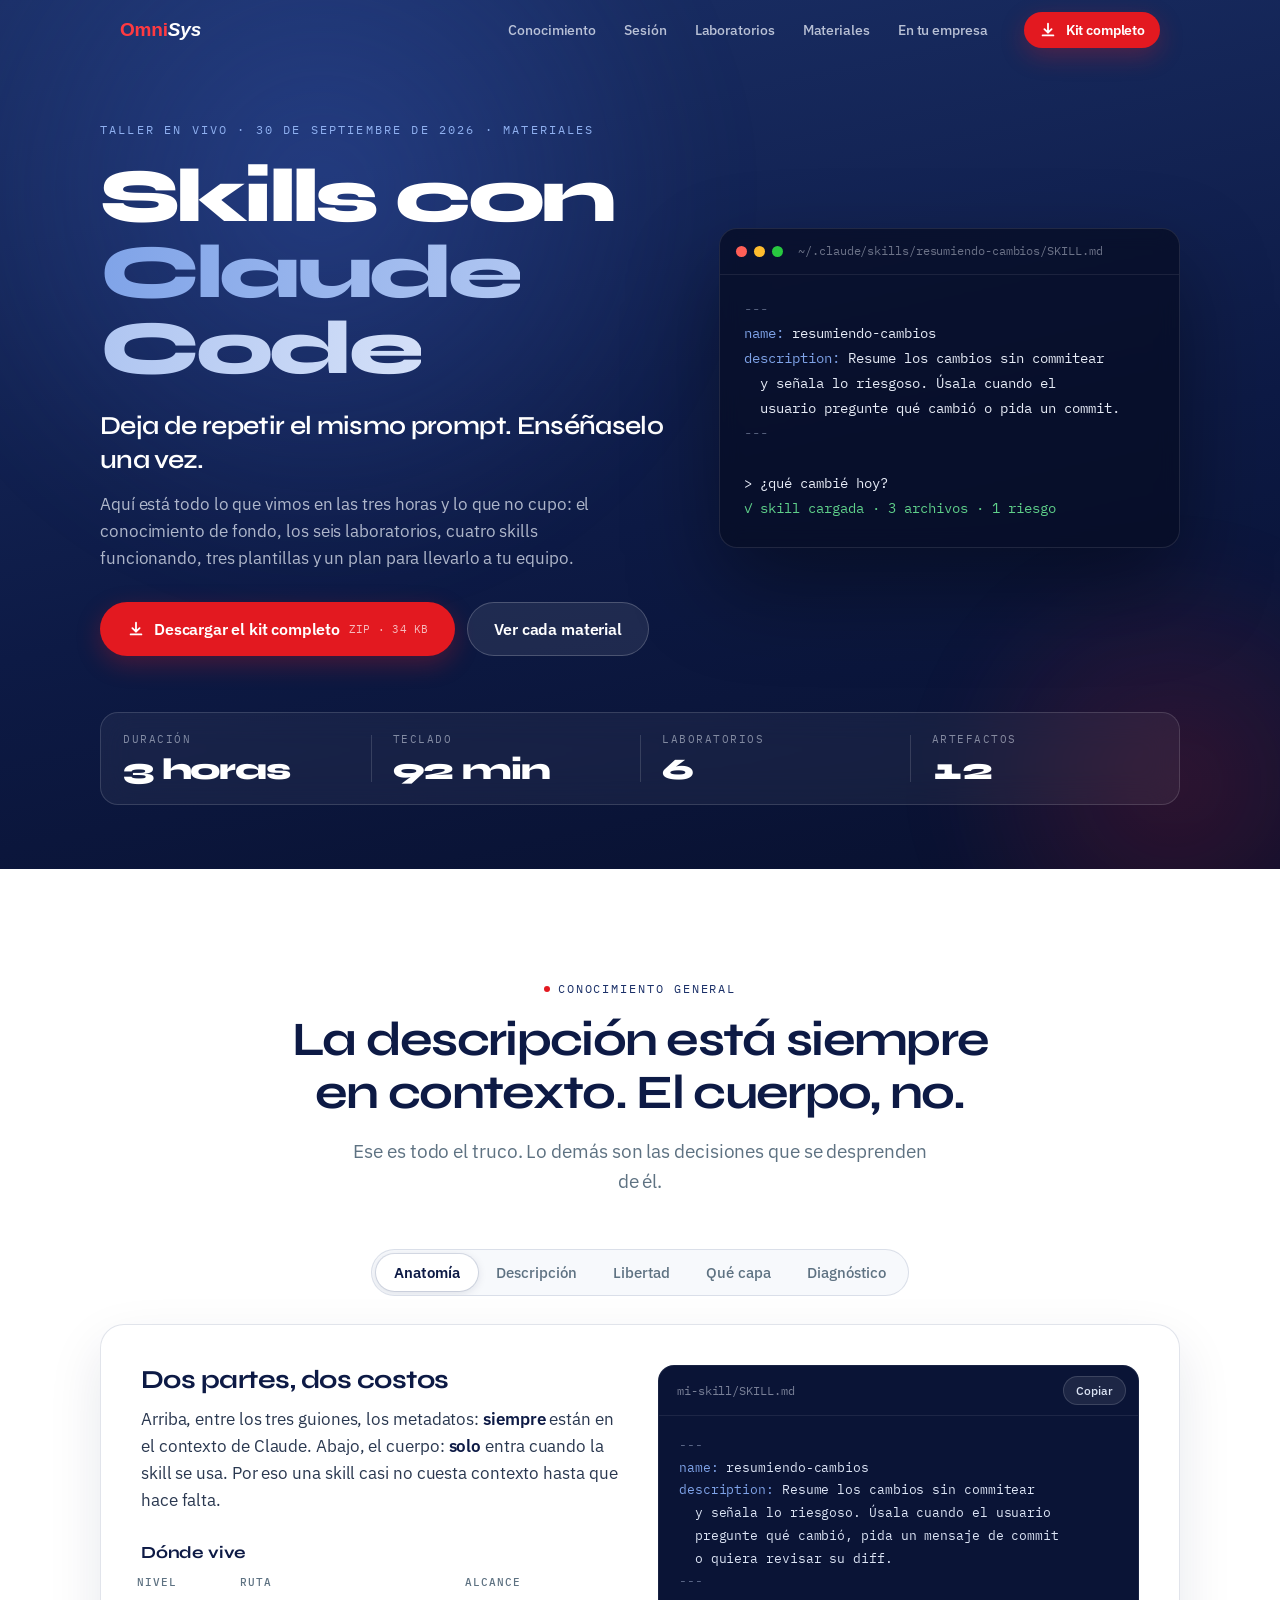
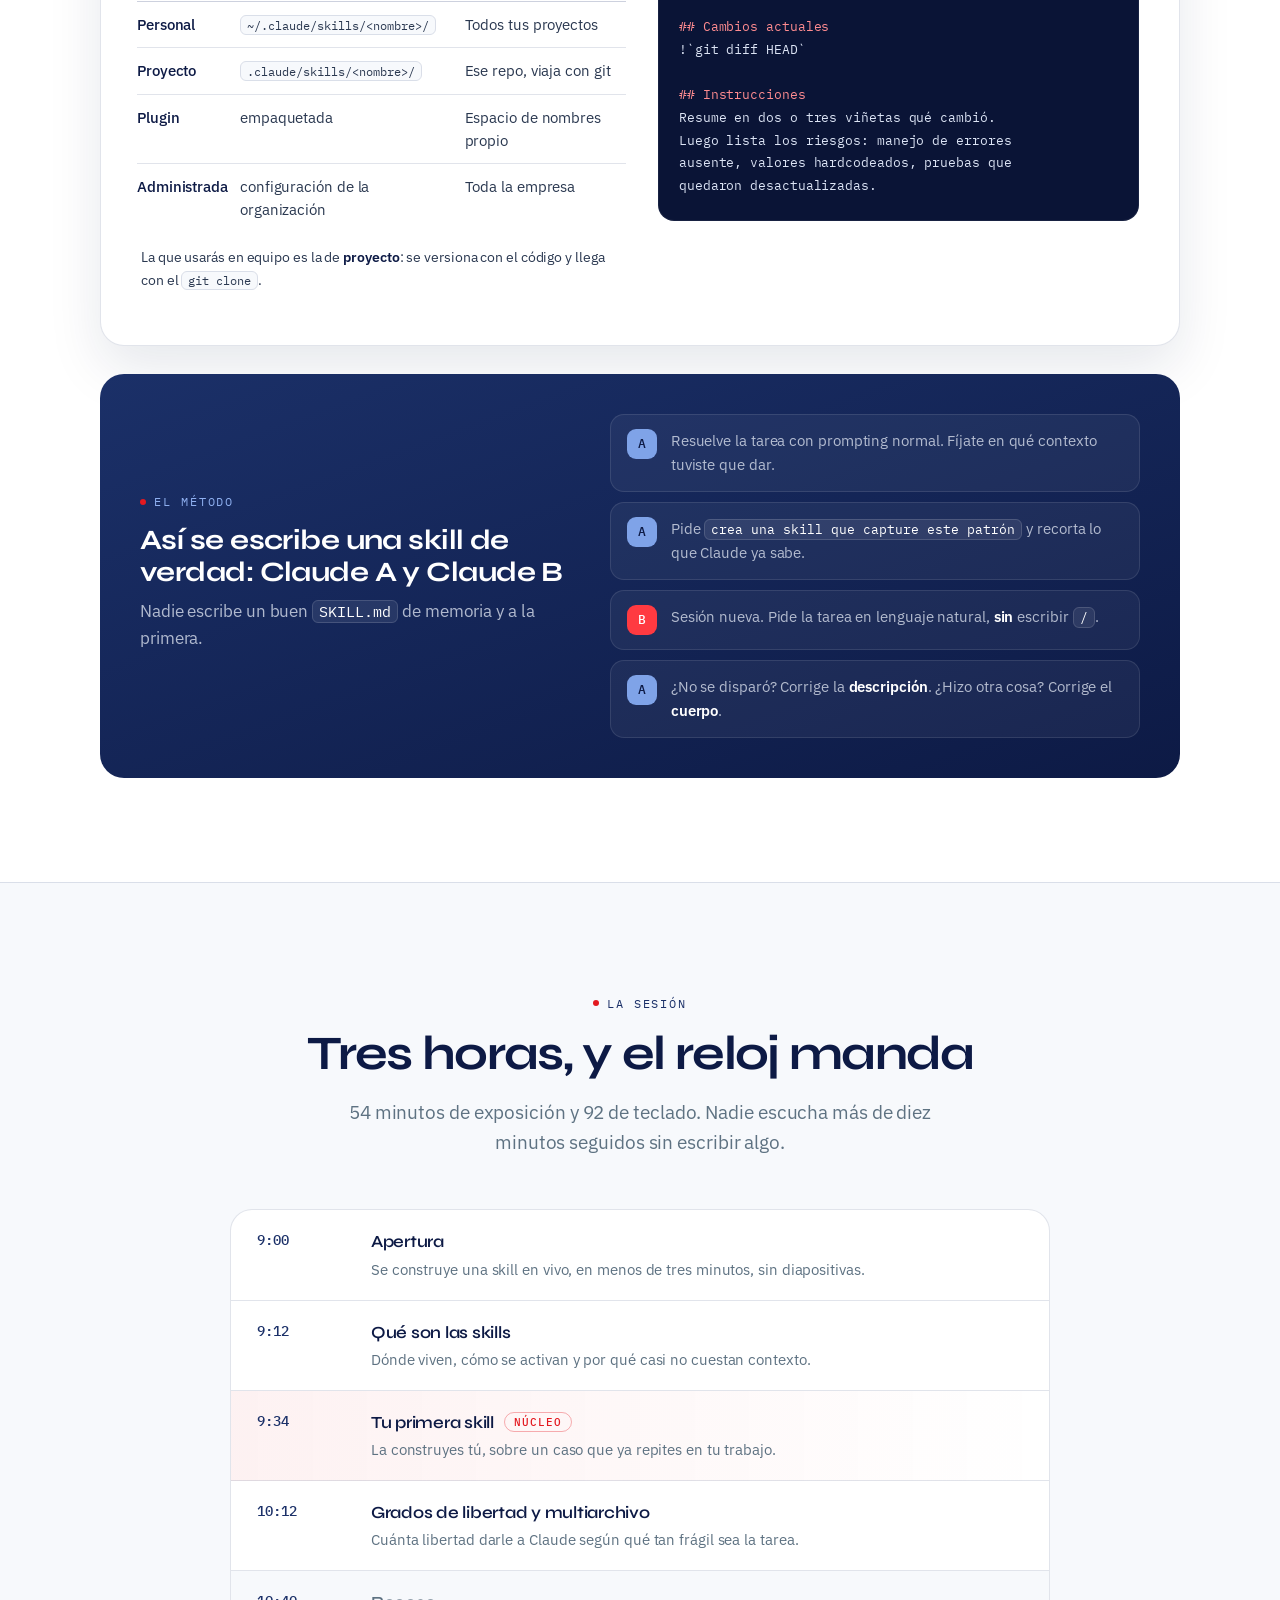
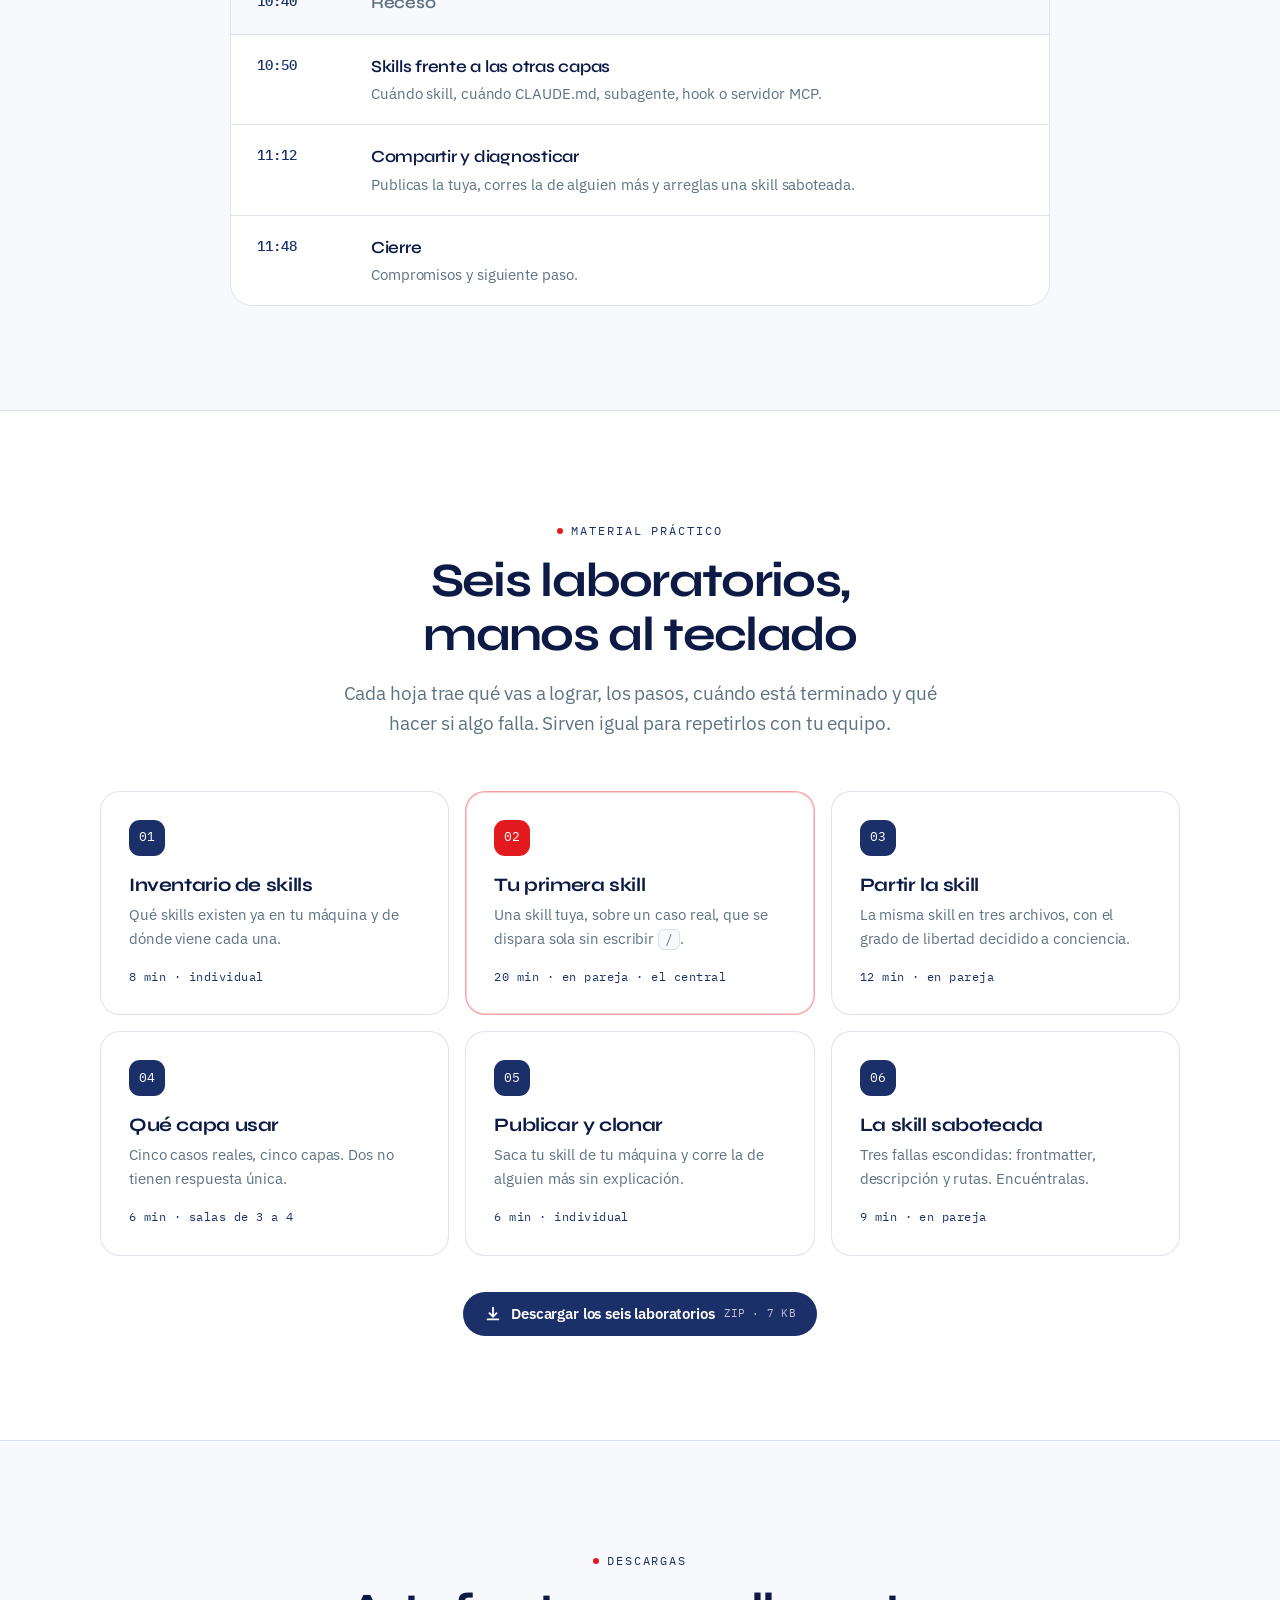
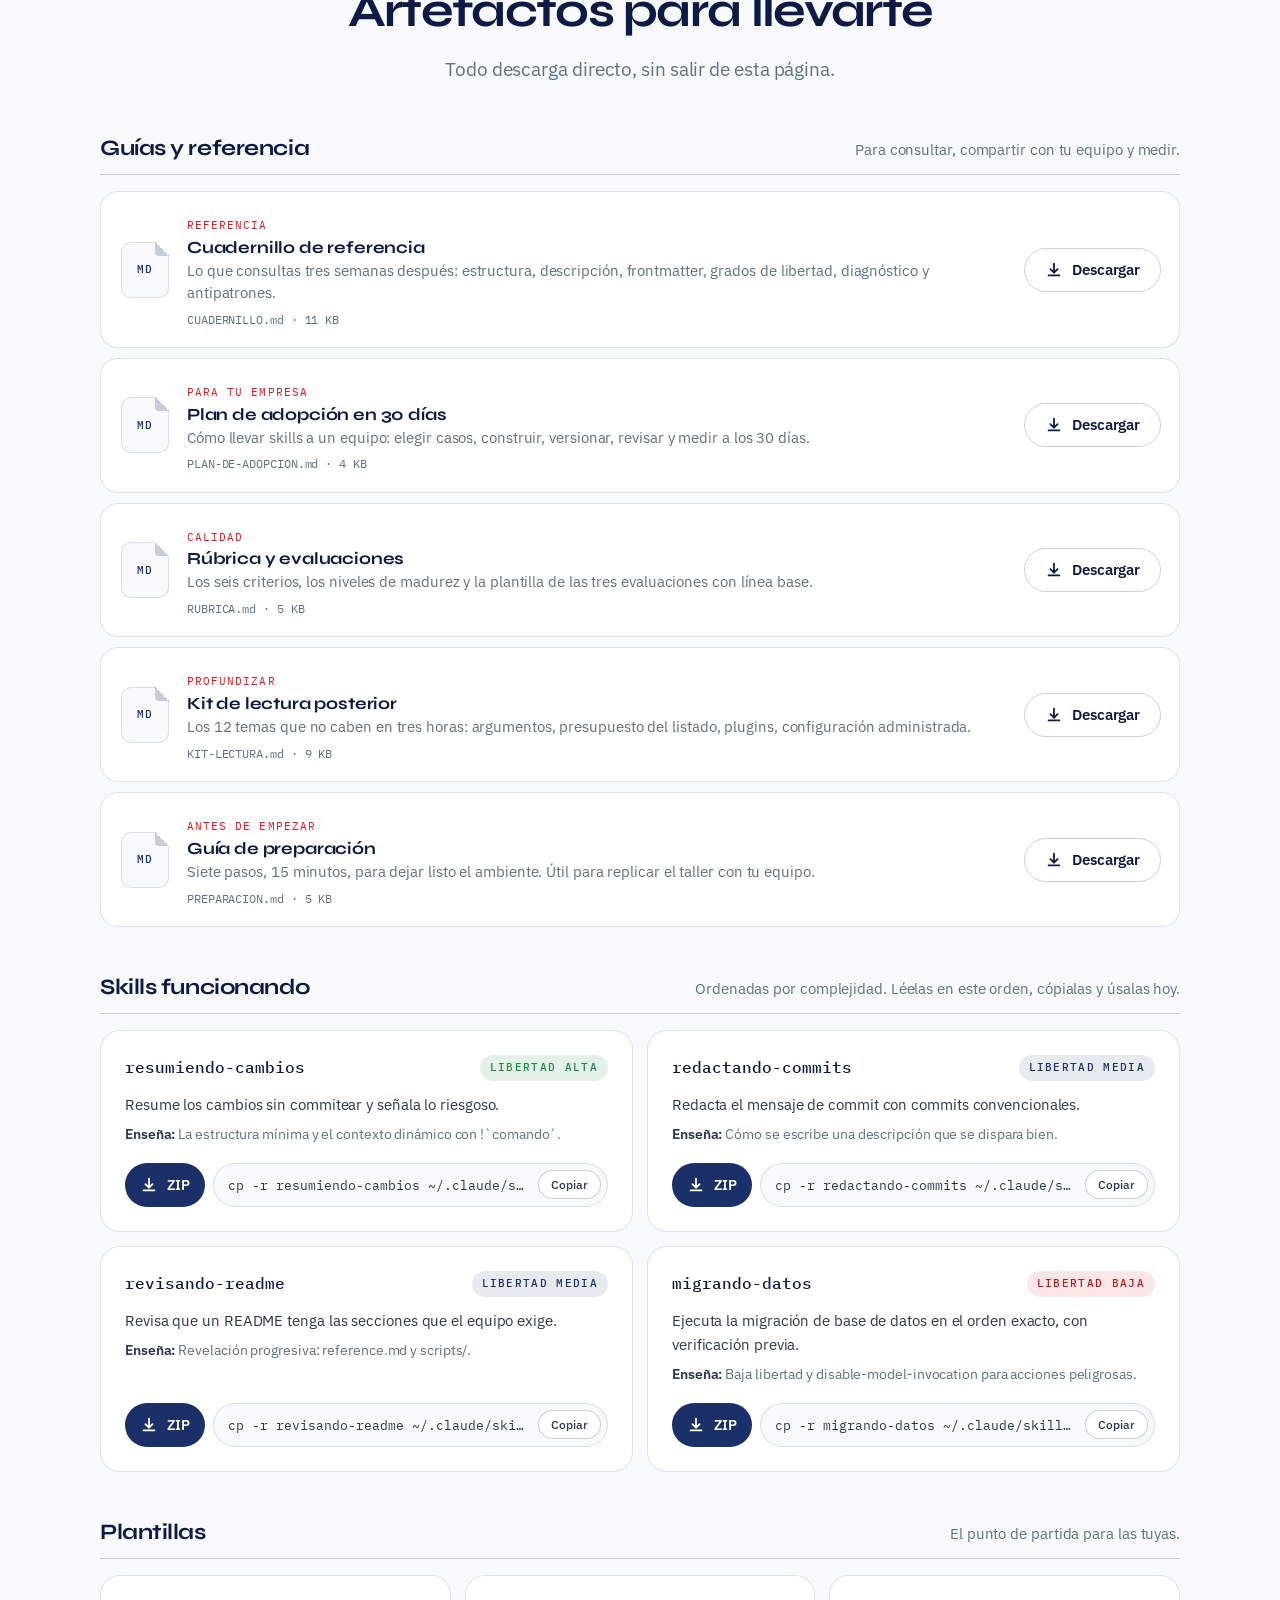
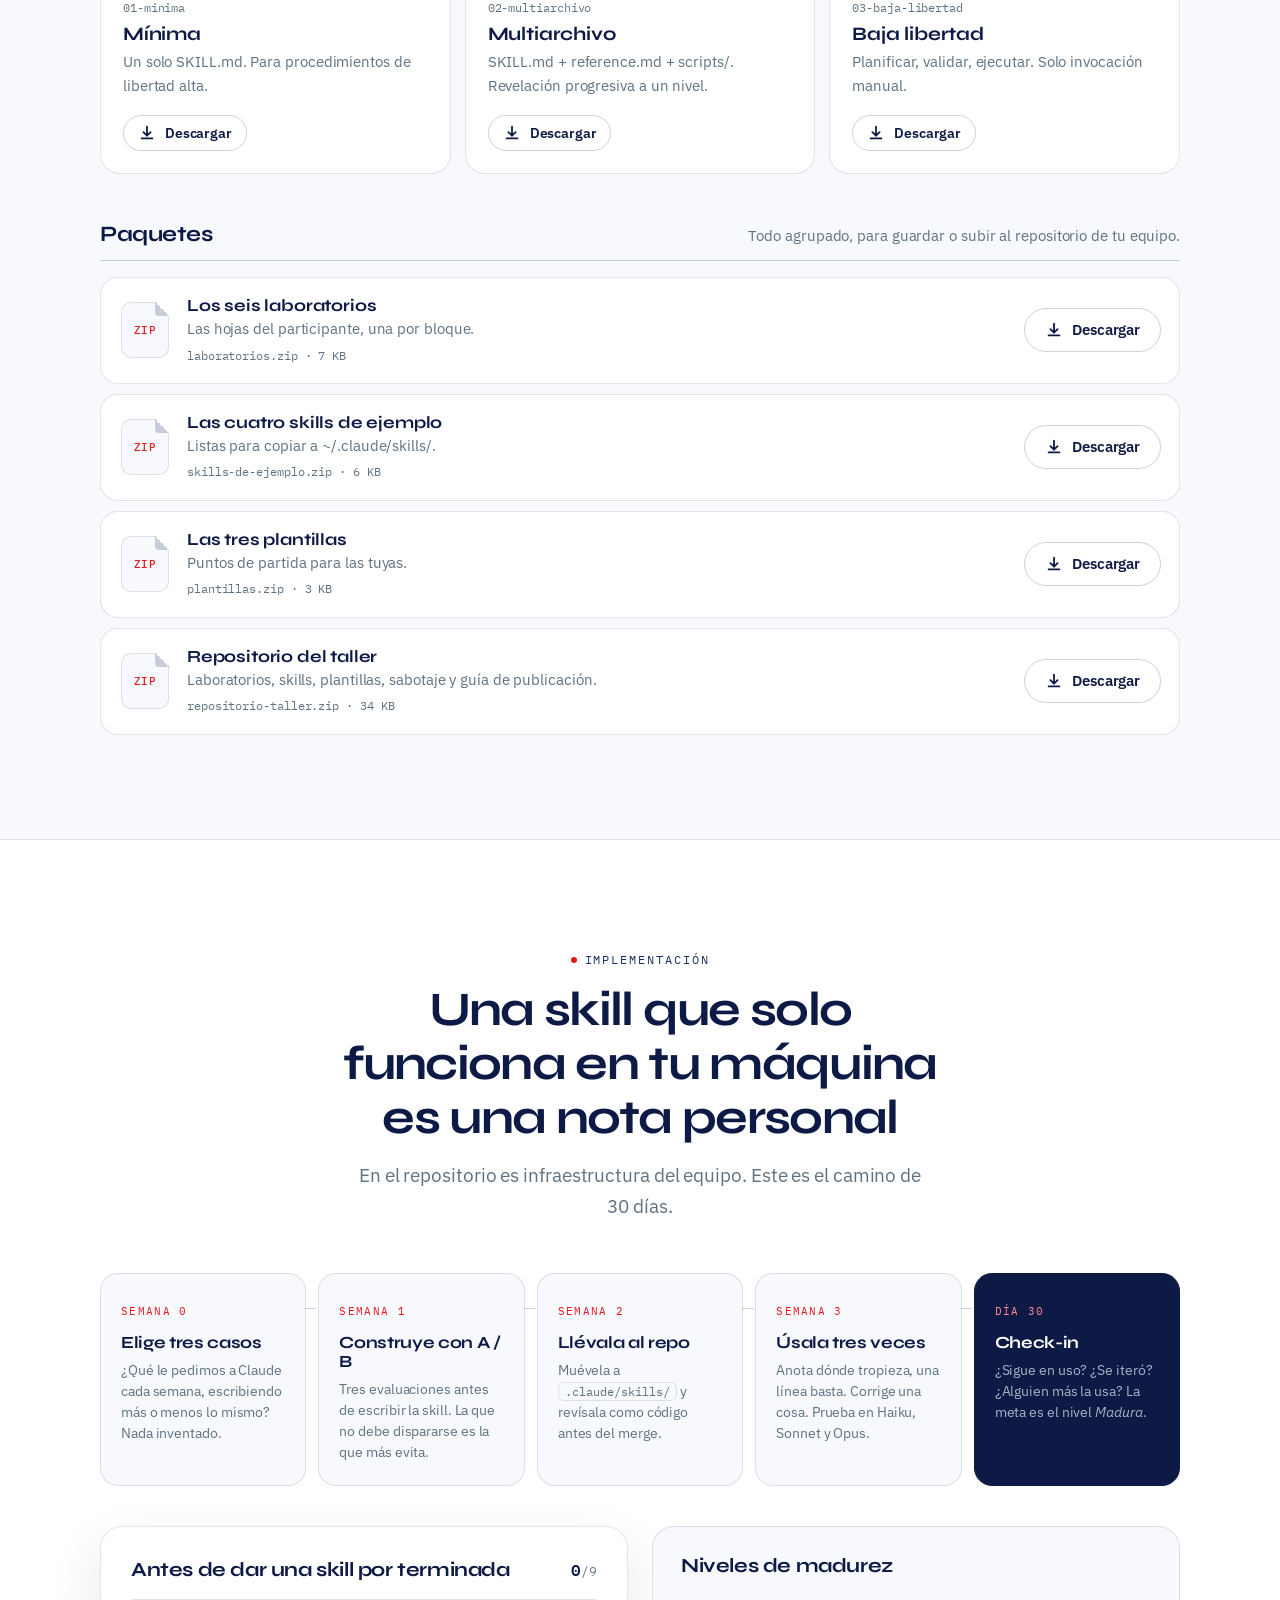
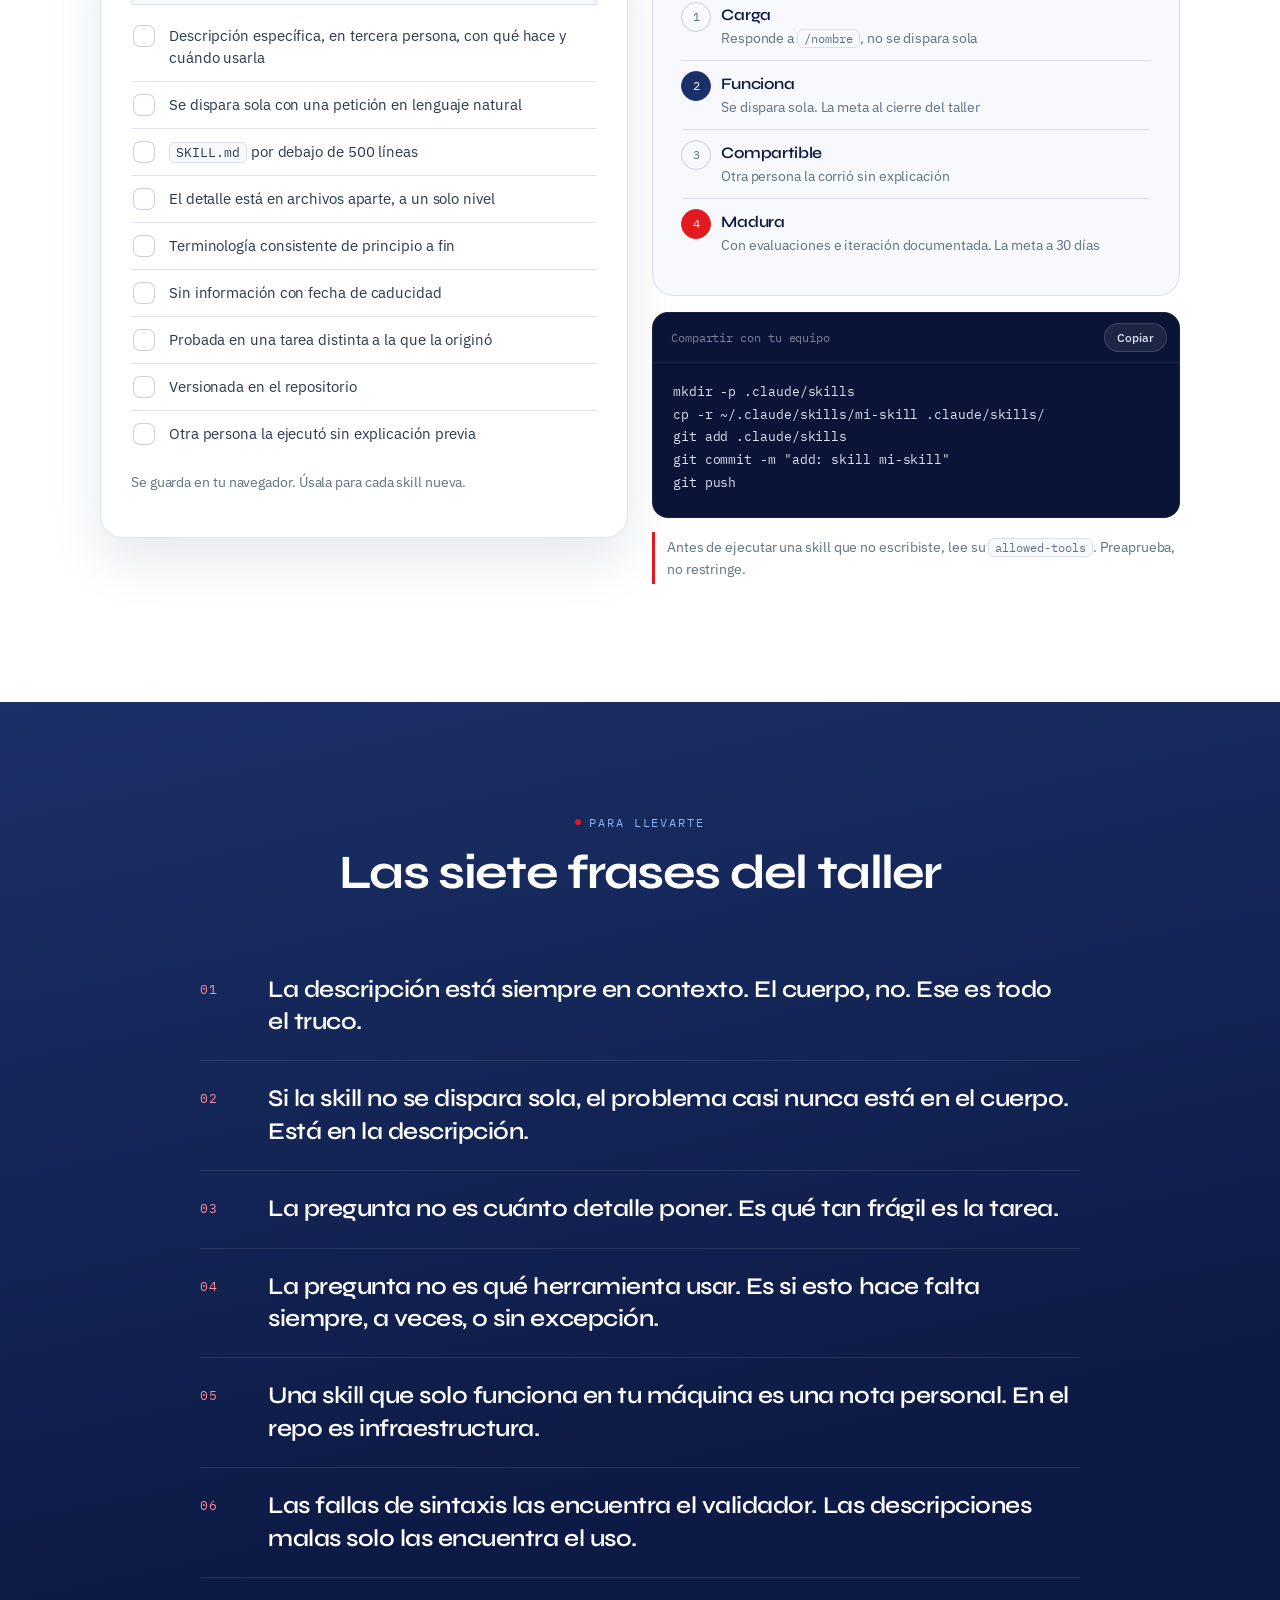
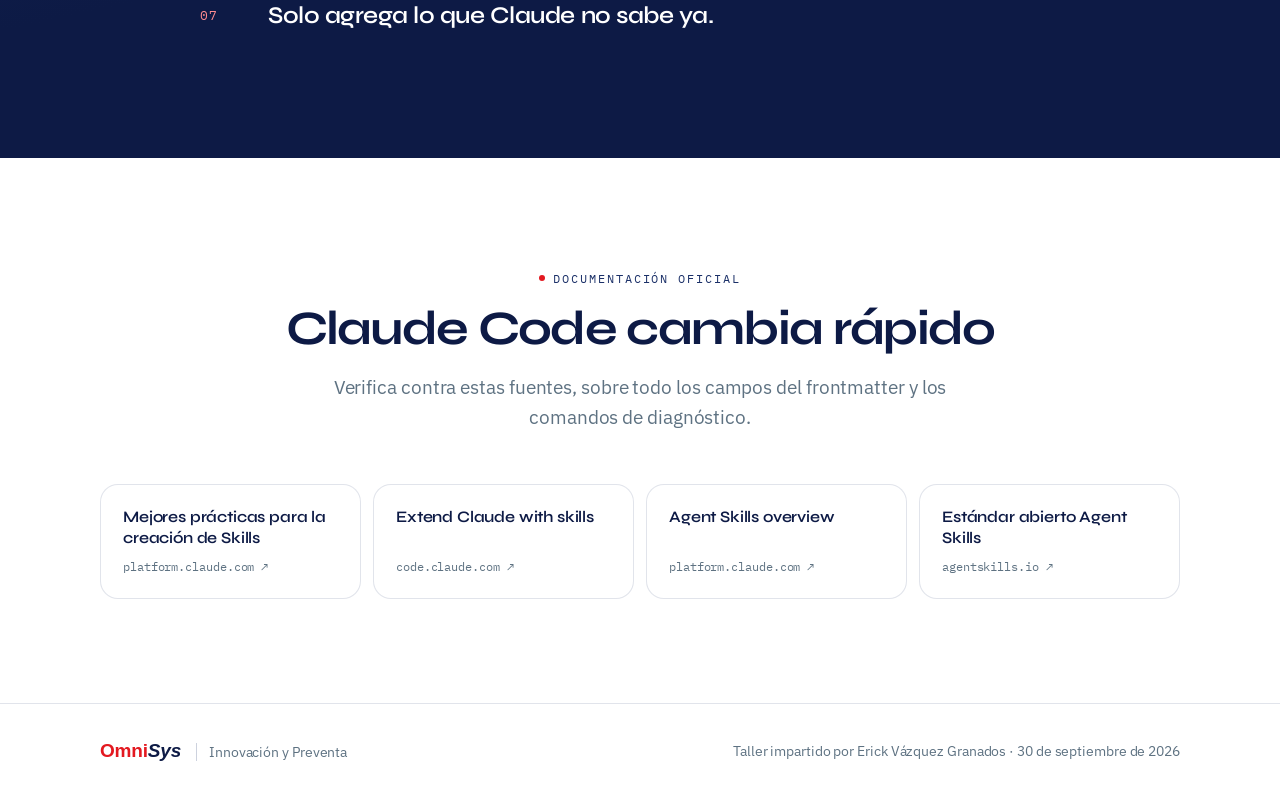
==== index.html @ 126fb91d "Landing del taller Skills con Claude Code Co-Authored-By: Claude Opus 5.5 <noreply@anthropic.com>" ====
<!DOCTYPE html>
<html lang="es-MX">
<head>
<meta charset="UTF-8">
<meta name="viewport" content="width=device-width, initial-scale=1, viewport-fit=cover">
<meta name="theme-color" content="#0D1A45">
<title>Skills con Claude Code · Materiales del taller · OmniSys</title>
<meta name="description" content="Conocimiento, laboratorios, skills de ejemplo, plantillas y plan de adopción del taller Skills con Claude Code. Descarga todo el material.">
<meta property="og:title" content="Skills con Claude Code · Materiales del taller">
<meta property="og:description" content="Deja de repetir el mismo prompt. Enséñaselo una vez. Todo el material para llevar skills a tu empresa.">
<meta property="og:type" content="website">
<link rel="icon" href="data:image/svg+xml,%3Csvg xmlns='http://www.w3.org/2000/svg' viewBox='0 0 64 64'%3E%3Crect width='64' height='64' rx='14' fill='%230D1A45'/%3E%3Ctext x='32' y='43' font-family='Verdana' font-weight='700' font-size='30' fill='%23FF3A41' text-anchor='middle'%3EO%3C/text%3E%3C/svg%3E">
<link rel="preconnect" href="https://fonts.googleapis.com">
<link rel="preconnect" href="https://fonts.gstatic.com" crossorigin>
<link href="https://fonts.googleapis.com/css2?family=Syne:wght@600;700;800&family=IBM+Plex+Sans:ital,wght@0,400;0,500;0,600;1,400&family=IBM+Plex+Mono:wght@400;500&display=swap" rel="stylesheet">
<link rel="stylesheet" href="assets/estilos.css">
<script>document.documentElement.classList.add("js");</script>
</head>
<body>

<a class="skip" href="#contenido">Saltar al contenido</a>

<!-- ── barra translúcida ── -->
<header class="nav" id="nav">
  <div class="nav-in">
    <a class="brand" href="#inicio" aria-label="OmniSys, inicio"><span class="o">Omni</span><span class="s">Sys</span></a>
    <nav class="nav-links" aria-label="Secciones">
      <a href="#conocimiento">Conocimiento</a>
      <a href="#sesion">Sesión</a>
      <a href="#laboratorios">Laboratorios</a>
      <a href="#materiales">Materiales</a>
      <a href="#empresa">En tu empresa</a>
    </nav>
    <a class="btn btn-sm btn-red dl" href="descargas/kit-completo.zip" data-kit download>
      <svg aria-hidden="true" viewBox="0 0 20 20"><path d="M10 3v10m0 0 4-4m-4 4-4-4M4 16h12"/></svg>
      <span>Kit completo</span>
    </a>
  </div>
</header>

<main id="contenido">

<!-- ── portada ── -->
<section class="hero" id="inicio">
  <div class="hero-glow" aria-hidden="true"></div>
  <div class="hero-in">
    <div class="rise">
      <p class="kicker">Taller en vivo · 30 de septiembre de 2026 · Materiales</p>
      <h1>Skills con <span class="g">Claude Code</span></h1>
      <p class="claim">Deja de repetir el mismo prompt. Enséñaselo una vez.</p>
      <p class="lede">Aquí está todo lo que vimos en las tres horas y lo que no cupo: el conocimiento de fondo, los seis laboratorios, cuatro skills funcionando, tres plantillas y un plan para llevarlo a tu equipo.</p>
      <div class="hero-cta">
        <a class="btn btn-red btn-lg dl" href="descargas/kit-completo.zip" data-kit download>
          <svg aria-hidden="true" viewBox="0 0 20 20"><path d="M10 3v10m0 0 4-4m-4 4-4-4M4 16h12"/></svg>
          <span>Descargar el kit completo</span>
          <small data-kit-peso>ZIP · 34 KB</small>
        </a>
        <a class="btn btn-glass btn-lg" href="#materiales">Ver cada material</a>
      </div>
    </div>

    <div class="term rise" aria-label="Ejemplo de skill en la terminal">
      <div class="tbar"><i style="background:#FF5F57"></i><i style="background:#FEBC2E"></i><i style="background:#28C840"></i><span>~/.claude/skills/resumiendo-cambios/SKILL.md</span></div>
<pre class="tbody"><span class="dim">---</span>
<span class="k">name:</span> <span class="v">resumiendo-cambios</span>
<span class="k">description:</span> <span class="v">Resume los cambios sin commitear
  y señala lo riesgoso. Úsala cuando el
  usuario pregunte qué cambió o pida un commit.</span>
<span class="dim">---</span>

<span class="v">&gt; ¿qué cambié hoy?</span>
<span class="ok">✓ skill cargada · 3 archivos · 1 riesgo</span></pre>
    </div>

    <dl class="facts rise">
      <div><dt>Duración</dt><dd>3 horas</dd></div>
      <div><dt>Teclado</dt><dd>92 min</dd></div>
      <div><dt>Laboratorios</dt><dd>6</dd></div>
      <div><dt>Artefactos</dt><dd>12</dd></div>
    </dl>
  </div>
</section>

<!-- ── conocimiento ── -->
<section class="sec" id="conocimiento">
  <div class="wrap">
    <header class="shead rv">
      <p class="eyebrow">Conocimiento general</p>
      <h2>La descripción está siempre en contexto. El cuerpo, no.</h2>
      <p>Ese es todo el truco. Lo demás son las decisiones que se desprenden de él.</p>
    </header>

    <div class="seg rv" role="tablist" aria-label="Temas">
      <span class="seg-ind" aria-hidden="true"></span>
      <button role="tab" aria-selected="true" aria-controls="t-anat" id="b-anat">Anatomía</button>
      <button role="tab" aria-selected="false" aria-controls="t-desc" id="b-desc" tabindex="-1">Descripción</button>
      <button role="tab" aria-selected="false" aria-controls="t-lib" id="b-lib" tabindex="-1">Libertad</button>
      <button role="tab" aria-selected="false" aria-controls="t-capa" id="b-capa" tabindex="-1">Qué capa</button>
      <button role="tab" aria-selected="false" aria-controls="t-diag" id="b-diag" tabindex="-1">Diagnóstico</button>
    </div>

    <div class="panels rv">
      <!-- anatomía -->
      <div class="panel" role="tabpanel" id="t-anat" aria-labelledby="b-anat">
        <div class="split">
          <div>
            <h3>Dos partes, dos costos</h3>
            <p>Arriba, entre los tres guiones, los metadatos: <b>siempre</b> están en el contexto de Claude. Abajo, el cuerpo: <b>solo</b> entra cuando la skill se usa. Por eso una skill casi no cuesta contexto hasta que hace falta.</p>
            <h4>Dónde vive</h4>
            <div class="tbl-wrap"><table class="tbl">
              <thead><tr><th>Nivel</th><th>Ruta</th><th>Alcance</th></tr></thead>
              <tbody>
                <tr><td>Personal</td><td><code>~/.claude/skills/&lt;nombre&gt;/</code></td><td>Todos tus proyectos</td></tr>
                <tr><td>Proyecto</td><td><code>.claude/skills/&lt;nombre&gt;/</code></td><td>Ese repo, viaja con git</td></tr>
                <tr><td>Plugin</td><td>empaquetada</td><td>Espacio de nombres propio</td></tr>
                <tr><td>Administrada</td><td>configuración de la organización</td><td>Toda la empresa</td></tr>
              </tbody>
            </table></div>
            <p class="note">La que usarás en equipo es la de <b>proyecto</b>: se versiona con el código y llega con el <code>git clone</code>.</p>
          </div>
          <div class="code">
            <div class="code-h"><span>mi-skill/SKILL.md</span><button class="copy" data-copy="anat" aria-label="Copiar ejemplo">Copiar</button></div>
<pre id="anat"><span class="c-dim">---</span>
<span class="c-k">name:</span> resumiendo-cambios
<span class="c-k">description:</span> Resume los cambios sin commitear
  y señala lo riesgoso. Úsala cuando el usuario
  pregunte qué cambió, pida un mensaje de commit
  o quiera revisar su diff.
<span class="c-dim">---</span>

<span class="c-h">## Cambios actuales</span>
!`git diff HEAD`

<span class="c-h">## Instrucciones</span>
Resume en dos o tres viñetas qué cambió.
Luego lista los riesgos: manejo de errores
ausente, valores hardcodeados, pruebas que
quedaron desactualizadas.</pre>
          </div>
        </div>
      </div>

      <!-- descripción -->
      <div class="panel" role="tabpanel" id="t-desc" aria-labelledby="b-desc" hidden>
        <h3>El campo que decide todo</h3>
        <p>Es lo único que Claude ve para decidir si tu skill aplica. Si está mal, la skill no existe.</p>
        <div class="formula"><span>qué hace</span><em>+</em><span>cuándo usarla</span></div>
        <div class="rules">
          <div class="rule"><b>Tercera persona</b><p>Se inyecta en la indicación del sistema.</p><p class="ok">Analiza documentos y aplica el formato del equipo.</p><p class="bad">Te puedo ayudar con tus documentos.</p></div>
          <div class="rule"><b>Caso principal al inicio</b><p>Si se recorta, se recorta por el final.</p></div>
          <div class="rule"><b>Tus palabras, no las del manual</b><p class="ok">Úsala cuando el usuario mencione README, documentación o formato.</p><p class="bad">Úsala para la gestión documental del repositorio.</p></div>
          <div class="rule"><b>Tope de 1,536 caracteres</b><p>Combinado con <code>when_to_use</code>. Se trunca por el final.</p></div>
        </div>
        <h4>El nombre</h4>
        <p>Gerundio que describe la actividad, solo minúsculas, números y guiones, máximo 64 caracteres. <b>El nombre del directorio define el comando</b>, no el campo <code>name</code>.</p>
        <div class="chips"><span class="chip ok">resumiendo-cambios</span><span class="chip ok">revisando-prs</span><span class="chip ok">generando-migraciones</span><span class="chip bad">helper</span><span class="chip bad">utils</span><span class="chip bad">mi-skill</span></div>
      </div>

      <!-- libertad -->
      <div class="panel" role="tabpanel" id="t-lib" aria-labelledby="b-lib" hidden>
        <h3>La pregunta no es cuánto detalle poner. Es qué tan frágil es la tarea.</h3>
        <div class="grados">
          <div class="grado"><span class="lvl lvl-a">Alta</span><p class="q">Varios caminos sirven</p><p>Dirección general, en prosa.</p><p class="ex">Revisión de código, análisis de estructura</p></div>
          <div class="grado"><span class="lvl lvl-m">Media</span><p class="q">Hay un patrón preferido</p><p>Plantilla o script con parámetros.</p><p class="ex">Mensajes de commit, reportes</p></div>
          <div class="grado"><span class="lvl lvl-b">Baja</span><p class="q">La secuencia importa</p><p>Comando exacto, prohibido variarlo.</p><p class="ex">Migraciones, despliegues</p></div>
        </div>
        <h4>Revelación progresiva</h4>
        <div class="split">
          <pre class="tree">mi-skill/
├── SKILL.md       <span class="c-dim">← el procedimiento</span>
├── reference.md   <span class="c-dim">← el detalle, si hace falta</span>
└── scripts/
    └── revisar.sh <span class="c-dim">← se ejecuta, no se lee</span></pre>
          <ol class="steps">
            <li><b>Un solo nivel.</b> <code>SKILL.md</code> → <code>reference.md</code>, nunca un tercer archivo.</li>
            <li><b>Los scripts se ejecutan.</b> No le pidas a Claude que los lea e interprete.</li>
            <li><b>Rutas con <code>${CLAUDE_SKILL_DIR}</code>.</b> Nunca absolutas ni con barra invertida.</li>
          </ol>
        </div>
      </div>

      <!-- capa -->
      <div class="panel" role="tabpanel" id="t-capa" aria-labelledby="b-capa" hidden>
        <h3>¿Hace falta siempre, a veces, o sin excepción?</h3>
        <div class="layers">
          <div class="layer"><code>CLAUDE.md</code><p>Hecho permanente del proyecto</p></div>
          <div class="layer is-skill"><code>Skill</code><p>Procedimiento o material de referencia</p></div>
          <div class="layer"><code>Subagente</code><p>Tarea con contexto aislado y rol propio</p></div>
          <div class="layer"><code>Hook</code><p>Regla que debe cumplirse siempre</p></div>
          <div class="layer"><code>Servidor MCP</code><p>Acceso a un sistema externo</p></div>
        </div>
        <div class="tie">
          <div><p class="eyebrow sm">Desempate 1</p><p><b>CLAUDE.md o skill</b> → ¿hace falta en <em>cada</em> conversación, o solo en <em>algunas</em>?</p></div>
          <div><p class="eyebrow sm">Desempate 2</p><p><b>Skill o hook</b> → ¿confío en que el modelo <em>decida</em> aplicarlo?</p></div>
        </div>
      </div>

      <!-- diagnóstico -->
      <div class="panel" role="tabpanel" id="t-diag" aria-labelledby="b-diag" hidden>
        <h3>Si no se dispara sola, el problema casi nunca está en el cuerpo</h3>
        <div class="tbl-wrap">
        <table class="tbl">
          <thead><tr><th>Síntoma</th><th>Causa más probable</th><th>Qué revisas</th></tr></thead>
          <tbody>
            <tr><td>No se activa nunca</td><td>Descripción sin tus palabras reales, o en 1ª/2ª persona</td><td><code>description</code></td></tr>
            <tr><td>Responde a <code>/nombre</code> pero nunca sola</td><td>Frontmatter mal formado</td><td>Los tres guiones</td></tr>
            <tr><td>Se activa cuando no debe</td><td>Descripción demasiado amplia</td><td>Acota el «cuándo»</td></tr>
            <tr><td>No encuentra un archivo</td><td>Ruta absoluta o barra invertida</td><td><code>${CLAUDE_SKILL_DIR}</code></td></tr>
            <tr><td>Salta la solicitud de permiso</td><td>Falta declarar la herramienta</td><td><code>allowed-tools</code></td></tr>
            <tr><td>A veces sí, a veces no</td><td>Referencias a dos niveles</td><td>Aplana a uno</td></tr>
            <tr><td>La invocación se aborta</td><td>Un comando <code>!</code> falló</td><td>Pruébalo a mano</td></tr>
          </tbody>
        </table>
        </div>
        <div class="chips mono"><span class="chip">/skills</span><span class="chip">/doctor</span><span class="chip">/context</span><span class="chip">claude --debug</span></div>
      </div>
    </div>

    <!-- ciclo A/B -->
    <div class="cycle rv">
      <div class="cycle-h">
        <p class="eyebrow">El método</p>
        <h3>Así se escribe una skill de verdad: Claude A y Claude B</h3>
        <p>Nadie escribe un buen <code>SKILL.md</code> de memoria y a la primera.</p>
      </div>
      <ol class="cycle-steps">
        <li><span class="who a">A</span><p>Resuelve la tarea con prompting normal. Fíjate en qué contexto tuviste que dar.</p></li>
        <li><span class="who a">A</span><p>Pide <code>crea una skill que capture este patrón</code> y recorta lo que Claude ya sabe.</p></li>
        <li><span class="who b">B</span><p>Sesión nueva. Pide la tarea en lenguaje natural, <b>sin</b> escribir <code>/</code>.</p></li>
        <li><span class="who a">A</span><p>¿No se disparó? Corrige la <b>descripción</b>. ¿Hizo otra cosa? Corrige el <b>cuerpo</b>.</p></li>
      </ol>
    </div>
  </div>
</section>

<!-- ── sesión ── -->
<section class="sec alt" id="sesion">
  <div class="wrap">
    <header class="shead rv">
      <p class="eyebrow">La sesión</p>
      <h2>Tres horas, y el reloj manda</h2>
      <p>54 minutos de exposición y 92 de teclado. Nadie escucha más de diez minutos seguidos sin escribir algo.</p>
    </header>
    <ol class="agenda rv">
      <li><time>9:00</time><div><b>Apertura</b><p>Se construye una skill en vivo, en menos de tres minutos, sin diapositivas.</p></div></li>
      <li><time>9:12</time><div><b>Qué son las skills</b><p>Dónde viven, cómo se activan y por qué casi no cuestan contexto.</p></div></li>
      <li class="core"><time>9:34</time><div><b>Tu primera skill</b><p>La construyes tú, sobre un caso que ya repites en tu trabajo.</p></div></li>
      <li><time>10:12</time><div><b>Grados de libertad y multiarchivo</b><p>Cuánta libertad darle a Claude según qué tan frágil sea la tarea.</p></div></li>
      <li class="brk"><time>10:40</time><div><b>Receso</b></div></li>
      <li><time>10:50</time><div><b>Skills frente a las otras capas</b><p>Cuándo skill, cuándo CLAUDE.md, subagente, hook o servidor MCP.</p></div></li>
      <li><time>11:12</time><div><b>Compartir y diagnosticar</b><p>Publicas la tuya, corres la de alguien más y arreglas una skill saboteada.</p></div></li>
      <li><time>11:48</time><div><b>Cierre</b><p>Compromisos y siguiente paso.</p></div></li>
    </ol>
  </div>
</section>

<!-- ── laboratorios ── -->
<section class="sec" id="laboratorios">
  <div class="wrap">
    <header class="shead rv">
      <p class="eyebrow">Material práctico</p>
      <h2>Seis laboratorios, manos al teclado</h2>
      <p>Cada hoja trae qué vas a lograr, los pasos, cuándo está terminado y qué hacer si algo falla. Sirven igual para repetirlos con tu equipo.</p>
    </header>
    <div class="labs">
      <article class="lab rv"><span class="n">01</span><h3>Inventario de skills</h3><p>Qué skills existen ya en tu máquina y de dónde viene cada una.</p><p class="meta">8 min · individual</p></article>
      <article class="lab rv featured"><span class="n">02</span><h3>Tu primera skill</h3><p>Una skill tuya, sobre un caso real, que se dispara sola sin escribir <code>/</code>.</p><p class="meta">20 min · en pareja · el central</p></article>
      <article class="lab rv"><span class="n">03</span><h3>Partir la skill</h3><p>La misma skill en tres archivos, con el grado de libertad decidido a conciencia.</p><p class="meta">12 min · en pareja</p></article>
      <article class="lab rv"><span class="n">04</span><h3>Qué capa usar</h3><p>Cinco casos reales, cinco capas. Dos no tienen respuesta única.</p><p class="meta">6 min · salas de 3 a 4</p></article>
      <article class="lab rv"><span class="n">05</span><h3>Publicar y clonar</h3><p>Saca tu skill de tu máquina y corre la de alguien más sin explicación.</p><p class="meta">6 min · individual</p></article>
      <article class="lab rv"><span class="n">06</span><h3>La skill saboteada</h3><p>Tres fallas escondidas: frontmatter, descripción y rutas. Encuéntralas.</p><p class="meta">9 min · en pareja</p></article>
    </div>
    <div class="center rv">
      <a class="btn btn-navy dl" href="descargas/laboratorios.zip" data-id="laboratorios" download>
        <svg aria-hidden="true" viewBox="0 0 20 20"><path d="M10 3v10m0 0 4-4m-4 4-4-4M4 16h12"/></svg>
        <span>Descargar los seis laboratorios</span><small>ZIP · 7 KB</small>
      </a>
    </div>
  </div>
</section>

<!-- ── materiales ── -->
<section class="sec alt" id="materiales">
  <div class="wrap">
    <header class="shead rv">
      <p class="eyebrow">Descargas</p>
      <h2>Artefactos para llevarte</h2>
      <p>Todo descarga directo, sin salir de esta página.</p>
    </header>

    <div class="group rv">
      <div class="group-h"><h3>Guías y referencia</h3><p>Para consultar, compartir con tu equipo y medir.</p></div>
      <ul class="files" id="lista-guias"></ul>
    </div>

    <div class="group rv">
      <div class="group-h"><h3>Skills funcionando</h3><p>Ordenadas por complejidad. Léelas en este orden, cópialas y úsalas hoy.</p></div>
      <div class="skills" id="lista-skills"></div>
    </div>

    <div class="group rv">
      <div class="group-h"><h3>Plantillas</h3><p>El punto de partida para las tuyas.</p></div>
      <div class="tpls" id="lista-plantillas"></div>
    </div>

    <div class="group rv">
      <div class="group-h"><h3>Paquetes</h3><p>Todo agrupado, para guardar o subir al repositorio de tu equipo.</p></div>
      <ul class="files" id="lista-paquetes"></ul>
    </div>
  </div>
</section>

<!-- ── en tu empresa ── -->
<section class="sec" id="empresa">
  <div class="wrap">
    <header class="shead rv">
      <p class="eyebrow">Implementación</p>
      <h2>Una skill que solo funciona en tu máquina es una nota personal</h2>
      <p>En el repositorio es infraestructura del equipo. Este es el camino de 30 días.</p>
    </header>

    <ol class="road rv">
      <li><span class="wk">Semana 0</span><h3>Elige tres casos</h3><p>¿Qué le pedimos a Claude cada semana, escribiendo más o menos lo mismo? Nada inventado.</p></li>
      <li><span class="wk">Semana 1</span><h3>Construye con A / B</h3><p>Tres evaluaciones antes de escribir la skill. La que no debe dispararse es la que más evita.</p></li>
      <li><span class="wk">Semana 2</span><h3>Llévala al repo</h3><p>Muévela a <code>.claude/skills/</code> y revísala como código antes del merge.</p></li>
      <li><span class="wk">Semana 3</span><h3>Úsala tres veces</h3><p>Anota dónde tropieza, una línea basta. Corrige una cosa. Prueba en Haiku, Sonnet y Opus.</p></li>
      <li><span class="wk">Día 30</span><h3>Check-in</h3><p>¿Sigue en uso? ¿Se iteró? ¿Alguien más la usa? La meta es el nivel <em>Madura</em>.</p></li>
    </ol>

    <div class="split tight">
      <div class="checklist rv">
        <div class="checklist-h">
          <h3>Antes de dar una skill por terminada</h3>
          <span class="prog" aria-live="polite"><b id="chk-n">0</b>/9</span>
        </div>
        <div class="bar"><span id="chk-bar"></span></div>
        <ul id="chk">
          <li><label><input type="checkbox"><span>Descripción específica, en tercera persona, con qué hace y cuándo usarla</span></label></li>
          <li><label><input type="checkbox"><span>Se dispara sola con una petición en lenguaje natural</span></label></li>
          <li><label><input type="checkbox"><span><code>SKILL.md</code> por debajo de 500 líneas</span></label></li>
          <li><label><input type="checkbox"><span>El detalle está en archivos aparte, a un solo nivel</span></label></li>
          <li><label><input type="checkbox"><span>Terminología consistente de principio a fin</span></label></li>
          <li><label><input type="checkbox"><span>Sin información con fecha de caducidad</span></label></li>
          <li><label><input type="checkbox"><span>Probada en una tarea distinta a la que la originó</span></label></li>
          <li><label><input type="checkbox"><span>Versionada en el repositorio</span></label></li>
          <li><label><input type="checkbox"><span>Otra persona la ejecutó sin explicación previa</span></label></li>
        </ul>
        <p class="note">Se guarda en tu navegador. Úsala para cada skill nueva.</p>
      </div>

      <div class="rv">
        <div class="levels">
          <h3>Niveles de madurez</h3>
          <ol>
            <li><b>Carga</b><span>Responde a <code>/nombre</code>, no se dispara sola</span></li>
            <li><b>Funciona</b><span>Se dispara sola. La meta al cierre del taller</span></li>
            <li><b>Compartible</b><span>Otra persona la corrió sin explicación</span></li>
            <li><b>Madura</b><span>Con evaluaciones e iteración documentada. La meta a 30 días</span></li>
          </ol>
        </div>
        <div class="code share">
          <div class="code-h"><span>Compartir con tu equipo</span><button class="copy" data-copy="share-cmd" aria-label="Copiar comandos">Copiar</button></div>
<pre id="share-cmd">mkdir -p .claude/skills
cp -r ~/.claude/skills/mi-skill .claude/skills/
git add .claude/skills
git commit -m "add: skill mi-skill"
git push</pre>
        </div>
        <p class="note warn">Antes de ejecutar una skill que no escribiste, lee su <code>allowed-tools</code>. Preaprueba, no restringe.</p>
      </div>
    </div>
  </div>
</section>

<!-- ── frases ── -->
<section class="sec quotes" id="frases">
  <div class="wrap">
    <header class="shead rv">
      <p class="eyebrow on-dark">Para llevarte</p>
      <h2>Las siete frases del taller</h2>
    </header>
    <ol class="q-list rv">
      <li>La descripción está siempre en contexto. El cuerpo, no. Ese es todo el truco.</li>
      <li>Si la skill no se dispara sola, el problema casi nunca está en el cuerpo. Está en la descripción.</li>
      <li>La pregunta no es cuánto detalle poner. Es qué tan frágil es la tarea.</li>
      <li>La pregunta no es qué herramienta usar. Es si esto hace falta siempre, a veces, o sin excepción.</li>
      <li>Una skill que solo funciona en tu máquina es una nota personal. En el repo es infraestructura.</li>
      <li>Las fallas de sintaxis las encuentra el validador. Las descripciones malas solo las encuentra el uso.</li>
      <li>Solo agrega lo que Claude no sabe ya.</li>
    </ol>
  </div>
</section>

<!-- ── documentación ── -->
<section class="sec" id="recursos">
  <div class="wrap">
    <header class="shead rv">
      <p class="eyebrow">Documentación oficial</p>
      <h2>Claude Code cambia rápido</h2>
      <p>Verifica contra estas fuentes, sobre todo los campos del frontmatter y los comandos de diagnóstico.</p>
    </header>
    <div class="docs rv">
      <a href="https://platform.claude.com/docs/es/agents-and-tools/agent-skills/best-practices" target="_blank" rel="noopener"><b>Mejores prácticas para la creación de Skills</b><span>platform.claude.com</span></a>
      <a href="https://code.claude.com/docs/en/skills" target="_blank" rel="noopener"><b>Extend Claude with skills</b><span>code.claude.com</span></a>
      <a href="https://platform.claude.com/docs/en/agents-and-tools/agent-skills/overview" target="_blank" rel="noopener"><b>Agent Skills overview</b><span>platform.claude.com</span></a>
      <a href="https://agentskills.io" target="_blank" rel="noopener"><b>Estándar abierto Agent Skills</b><span>agentskills.io</span></a>
    </div>
  </div>
</section>

</main>

<footer class="foot">
  <div class="wrap foot-in">
    <div>
      <span class="brand"><span class="o">Omni</span><span class="s">Sys</span></span>
      <span class="foot-t">Innovación y Preventa</span>
    </div>
    <p>Taller impartido por Erick Vázquez Granados · 30 de septiembre de 2026</p>
  </div>
</footer>

<div class="toast" id="toast" role="status" aria-live="polite"></div>

<script src="assets/materiales.js"></script>
<script src="assets/app.js"></script>
</body>
</html>
---- assets/estilos.css ----
/* ══ OmniSys · tokens ══ */
:root{
  --red:#E31920; --red-hot:#FF3A41; --navy:#1B3068; --night:#0D1A45;
  --ink:#0D1A45; --ink-2:#2A3850; --ink-3:#5E7282;
  --bg:#FFFFFF; --bg-alt:#F7F9FC; --surface:#FFFFFF;
  --line:rgba(27,48,104,.13); --line-2:rgba(27,48,104,.22);
  --ok:#1E8A4C; --bad:#C4161C; --accent:#1B3068;
  --nav-bg:rgba(255,255,255,.72);
  --shadow:0 22px 54px rgba(13,26,69,.10);
  --f:"IBM Plex Sans",system-ui,sans-serif;
  --f-d:"Syne","IBM Plex Sans",sans-serif;
  --f-m:"IBM Plex Mono",ui-monospace,monospace;
  --spring:cubic-bezier(.16,1,.3,1);   /* amortiguado, sin rebote */
  --w:1080px;
  color-scheme:light;
}
@media (prefers-color-scheme:dark){
  :root{
    --ink:#EEF2FB; --ink-2:#C9D3E6; --ink-3:#8E9BB5;
    --bg:#070E26; --bg-alt:#0B1433; --surface:#0F1A3E;
    --line:rgba(160,180,230,.14); --line-2:rgba(160,180,230,.26);
    --ok:#5FD08A; --bad:#FF6B70; --accent:#8FB0F0;
    --nav-bg:rgba(7,14,38,.66);
    --shadow:0 22px 54px rgba(0,0,0,.4);
    color-scheme:dark;
  }
}

*{box-sizing:border-box}
html{scroll-behavior:smooth;scroll-padding-top:76px;-webkit-text-size-adjust:100%;text-size-adjust:100%}
body{margin:0;background:var(--bg);color:var(--ink-2);font-family:var(--f);font-size:17px;line-height:1.6;letter-spacing:-.005em;-webkit-font-smoothing:antialiased;overflow-x:hidden;-webkit-tap-highlight-color:transparent}
h1,h2,h3,h4{margin:0;font-family:var(--f-d);font-weight:700;color:var(--ink);line-height:1.12}
h2{letter-spacing:-.035em} h3{letter-spacing:-.02em} h4{letter-spacing:-.01em}
p{margin:0 0 14px}
a{color:var(--accent)}
b{color:var(--ink);font-weight:600}
code{font-family:var(--f-m);font-size:.86em;background:var(--bg-alt);border:1px solid var(--line);padding:1px 6px;border-radius:6px;letter-spacing:0;word-break:break-word}
.skip{position:absolute;left:-999px;top:8px;z-index:100;background:var(--night);color:#fff;padding:10px 16px;border-radius:10px}
.skip:focus{left:16px}
:focus-visible{outline:2px solid var(--red-hot);outline-offset:3px;border-radius:6px}

.brand{font-family:Verdana,Geneva,sans-serif;font-weight:700;font-size:19px;color:var(--ink);text-decoration:none;letter-spacing:-.01em}
.brand .o{color:var(--red)} .brand .s{font-style:italic}

/* ── barra translúcida ── */
.nav{position:fixed;inset:0 0 auto 0;z-index:50;padding-top:env(safe-area-inset-top);transition:background .4s,box-shadow .4s}
.nav-in{max-width:var(--w);margin:0 auto;height:60px;padding:0 20px;display:flex;align-items:center;gap:24px}
.nav .brand{color:#fff}
.nav .brand .o{color:var(--red-hot)}
.nav-links{display:flex;gap:4px;margin-left:auto}
.nav-links a{font-size:14px;font-weight:500;color:rgba(231,236,247,.78);text-decoration:none;padding:7px 12px;border-radius:100px;transition:color .25s,background .25s}
.nav-links a:hover{color:#fff;background:rgba(255,255,255,.08)}
.nav.solid{background:var(--nav-bg);-webkit-backdrop-filter:blur(20px) saturate(180%);backdrop-filter:blur(20px) saturate(180%);box-shadow:0 1px 0 var(--line)}
.nav.solid .brand{color:var(--ink)} .nav.solid .brand .o{color:var(--red)}
.nav.solid .nav-links a{color:var(--ink-3)}
.nav.solid .nav-links a:hover{color:var(--ink);background:var(--bg-alt)}
.nav.solid .nav-links a.on{color:var(--ink);background:var(--bg-alt)}

/* ── botones ── */
.btn{--h:44px;display:inline-flex;align-items:center;justify-content:center;gap:9px;min-height:var(--h);padding:0 20px;border-radius:100px;border:1px solid transparent;
  font-family:var(--f);font-size:15px;font-weight:600;letter-spacing:-.01em;text-decoration:none;cursor:pointer;white-space:nowrap;
  transition:transform .5s var(--spring),background .25s,box-shadow .5s var(--spring),border-color .25s;user-select:none;-webkit-user-select:none}
.btn svg{width:18px;height:18px;flex:none;fill:none;stroke:currentColor;stroke-width:2;stroke-linecap:round;stroke-linejoin:round}
.btn small{font-family:var(--f-m);font-size:11px;font-weight:400;opacity:.7;letter-spacing:.02em}
/* respuesta al presionar: inmediata */
.btn.press,.btn:active{transform:scale(.97);transition:transform .1s ease-out}
.btn-sm{--h:36px;padding:0 14px;font-size:14px}
.btn-lg{--h:54px;padding:0 26px;font-size:16px}
.btn-red{background:var(--red);color:#fff;box-shadow:0 8px 24px rgba(227,25,32,.28)}
.btn-red:hover{background:#CC141B}
.btn-navy{background:var(--navy);color:#fff}
.btn-navy:hover{background:var(--night)}
.btn-glass{background:rgba(255,255,255,.08);color:#fff;border-color:rgba(255,255,255,.2);-webkit-backdrop-filter:blur(14px);backdrop-filter:blur(14px)}
.btn-glass:hover{background:rgba(255,255,255,.14)}
.btn-ghost{background:transparent;color:var(--ink);border-color:var(--line-2)}
.btn-ghost:hover{border-color:var(--ink);}
.btn.done{background:var(--ok);color:#fff;border-color:transparent;box-shadow:none}
.btn.busy{opacity:.85;pointer-events:none}
@media (prefers-color-scheme:dark){.btn-navy{background:#2A4590}.btn-navy:hover{background:#34529F}.btn.done{color:#06240F}}

/* ── portada ── */
.hero{position:relative;overflow:hidden;color:#E7ECF7;background:linear-gradient(168deg,#1B3068 0%,#0D1A45 58%,#08102E 100%);
  padding:calc(120px + env(safe-area-inset-top)) 20px 64px}
.hero-glow{position:absolute;inset:0;pointer-events:none}
.hero-glow::before{content:"";position:absolute;top:-30%;left:-10%;width:900px;height:900px;background:radial-gradient(circle,rgba(70,110,220,.30),transparent 62%);filter:blur(40px)}
.hero-glow::after{content:"";position:absolute;bottom:-20%;right:-12%;width:520px;height:520px;border-radius:50%;background:radial-gradient(circle,rgba(227,25,32,.18),transparent 66%);filter:blur(30px)}
.hero-in{position:relative;max-width:var(--w);margin:0 auto;display:grid;grid-template-columns:minmax(0,1.1fr) minmax(360px,.9fr);gap:48px 56px;align-items:center}
.kicker{font-family:var(--f-m);font-size:12px;letter-spacing:.18em;text-transform:uppercase;color:#8FB0F0;margin-bottom:20px}
.hero h1{font-size:clamp(40px,6.4vw,76px);font-weight:800;color:#fff;letter-spacing:-.05em;line-height:1.0}
.hero h1 .g{background:linear-gradient(95deg,#7FA3E8,#D4E0F8);-webkit-background-clip:text;background-clip:text;color:transparent}
.claim{font-family:var(--f-d);font-weight:600;font-size:clamp(20px,2.4vw,26px);color:#fff;letter-spacing:-.025em;line-height:1.3;margin:22px 0 14px}
.lede{font-size:17px;color:rgba(231,236,247,.74);max-width:52ch;line-height:1.6}
.hero-cta{display:flex;flex-wrap:wrap;gap:12px;margin-top:30px}
.facts{grid-column:1/-1;display:grid;grid-template-columns:repeat(4,1fr);margin:8px 0 0;border:1px solid rgba(255,255,255,.14);border-radius:18px;background:rgba(255,255,255,.05);-webkit-backdrop-filter:blur(16px);backdrop-filter:blur(16px)}
.facts div{padding:18px 22px;position:relative}
.facts div+div::before{content:"";position:absolute;left:0;top:24%;height:52%;width:1px;background:rgba(255,255,255,.14)}
.facts dt{font-family:var(--f-m);font-size:11px;letter-spacing:.14em;text-transform:uppercase;color:rgba(231,236,247,.52);margin-bottom:4px}
.facts dd{margin:0;font-family:var(--f-d);font-size:clamp(22px,3vw,30px);font-weight:800;color:#fff;letter-spacing:-.04em;line-height:1.1;font-variant-numeric:tabular-nums}

/* terminal */
.term{background:rgba(6,12,34,.72);border:1px solid rgba(255,255,255,.1);border-radius:18px;overflow:hidden;box-shadow:0 40px 90px rgba(0,0,0,.4);-webkit-backdrop-filter:blur(10px);backdrop-filter:blur(10px)}
.tbar{display:flex;align-items:center;gap:7px;padding:13px 16px;border-bottom:1px solid rgba(255,255,255,.08)}
.tbar i{width:11px;height:11px;border-radius:50%;flex:none}
.tbar span{margin-left:8px;font-family:var(--f-m);font-size:11.5px;color:rgba(231,236,247,.45);overflow:hidden;text-overflow:ellipsis;white-space:nowrap}
.tbody{margin:0;padding:22px 24px 26px;font-family:var(--f-m);font-size:13.5px;line-height:1.85;color:#C9D6F2;white-space:pre-wrap;letter-spacing:0}
.tbody .k{color:#7FA3E8} .tbody .v{color:#E7ECF7} .tbody .ok{color:#5FD08A} .tbody .dim{color:rgba(201,214,242,.4)}

/* entrada */
@keyframes rise{from{opacity:0;transform:translateY(22px)}to{opacity:1;transform:none}}
.js .rise{animation:rise .95s var(--spring) both}
.js .rise:nth-child(2){animation-delay:.12s} .js .rise:nth-child(3){animation-delay:.22s}

/* ── secciones ── */
.sec{padding:104px 20px}
.sec.alt{background:var(--bg-alt);border-block:1px solid var(--line)}
.wrap{max-width:var(--w);margin:0 auto}
.eyebrow{display:inline-flex;align-items:center;gap:8px;font-family:var(--f-m);font-size:12px;letter-spacing:.16em;text-transform:uppercase;color:var(--accent);margin:0 0 14px}
.eyebrow::before{content:"";width:6px;height:6px;border-radius:50%;background:var(--red)}
.eyebrow.sm{font-size:11px;margin-bottom:8px}
.shead{max-width:760px;margin:0 auto 52px;text-align:center}
.shead h2{font-size:clamp(30px,4.4vw,48px);text-wrap:balance}
.shead p:not(.eyebrow){font-size:clamp(17px,1.9vw,19px);color:var(--ink-3);margin:16px auto 0;max-width:56ch;text-wrap:pretty}
.note{font-size:14px;color:var(--ink-3);margin-top:14px}
.note.warn{border-left:3px solid var(--red);padding:4px 0 4px 12px}

/* revelado al hacer scroll */
.js .rv{opacity:0;transform:translateY(26px);transition:opacity .9s var(--spring),transform .9s var(--spring)}
.js .rv.in{opacity:1;transform:none}

/* ── control segmentado ── */
.seg{position:relative;display:flex;width:max-content;max-width:100%;margin:0 auto 28px;padding:4px;border-radius:100px;background:var(--bg-alt);border:1px solid var(--line);overflow-x:auto;scrollbar-width:none}
.seg::-webkit-scrollbar{display:none}
.seg button{position:relative;z-index:1;flex:none;border:0;background:none;font:500 14.5px var(--f);color:var(--ink-3);padding:9px 18px;border-radius:100px;cursor:pointer;transition:color .3s;white-space:nowrap}
.seg button[aria-selected="true"]{color:var(--ink);font-weight:600}
.seg button:active{transform:scale(.96);transition:transform .1s}
.seg-ind{position:absolute;z-index:0;top:4px;bottom:4px;left:0;width:0;border-radius:100px;background:var(--surface);box-shadow:0 2px 10px rgba(13,26,69,.12),0 0 0 1px var(--line);
  transition:transform .45s var(--spring),width .45s var(--spring)}

.panels{background:var(--surface);border:1px solid var(--line);border-radius:24px;padding:40px;box-shadow:var(--shadow)}
.panel h3{font-size:clamp(21px,2.4vw,26px);margin-bottom:12px}
.panel h4{font-size:17px;margin:28px 0 12px}
.panel>p,.panel .split>div>p{color:var(--ink-2)}
.js .panel:not([hidden]){animation:fade .5s var(--spring)}
@keyframes fade{from{opacity:0;transform:translateY(8px)}to{opacity:1;transform:none}}

.split{display:grid;grid-template-columns:1fr 1fr;gap:36px;align-items:start}
.split.tight{gap:24px;margin-top:40px}

.tbl-wrap{overflow-x:auto;margin:0 -4px}
.tbl{width:100%;border-collapse:collapse;font-size:14.5px}
.tbl th{text-align:left;font-family:var(--f-m);font-size:11px;font-weight:500;letter-spacing:.1em;text-transform:uppercase;color:var(--ink-3);padding:0 12px 10px 0;border-bottom:1px solid var(--line-2)}
.tbl td{padding:11px 12px 11px 0;border-bottom:1px solid var(--line);vertical-align:top}
.tbl tr:last-child td{border-bottom:0}
.tbl code{white-space:nowrap;word-break:normal}
.tbl td:first-child{color:var(--ink);font-weight:500}

.code{background:#0A1436;border-radius:16px;overflow:hidden;border:1px solid rgba(255,255,255,.06)}
.code-h{display:flex;align-items:center;justify-content:space-between;gap:12px;padding:10px 12px 10px 18px;border-bottom:1px solid rgba(255,255,255,.08)}
.code-h span{font-family:var(--f-m);font-size:12px;color:rgba(231,236,247,.5);overflow:hidden;text-overflow:ellipsis;white-space:nowrap}
.code pre{margin:0;padding:18px 20px 22px;font-family:var(--f-m);font-size:13px;line-height:1.75;color:#DCE4F5;overflow-x:auto}
.c-k{color:#7FA3E8} .c-dim{color:rgba(201,214,242,.42)} .c-h{color:#FF8C90}
.copy{flex:none;font:500 12px var(--f);color:#DCE4F5;background:rgba(255,255,255,.08);border:1px solid rgba(255,255,255,.14);border-radius:100px;padding:6px 12px;cursor:pointer;transition:background .2s,transform .4s var(--spring)}
.copy:hover{background:rgba(255,255,255,.14)}
.copy:active{transform:scale(.95);transition:transform .1s}
.copy.ok{background:#1E8A4C;border-color:transparent;color:#fff}

.formula{display:flex;align-items:center;gap:14px;flex-wrap:wrap;margin:20px 0 26px}
.formula span{font-family:var(--f-m);font-size:15px;padding:12px 20px;border-radius:14px;background:var(--bg-alt);border:1px solid var(--line-2);color:var(--ink)}
.formula em{font-style:normal;font-family:var(--f-d);font-size:26px;color:var(--red)}
.rules{display:grid;grid-template-columns:repeat(2,1fr);gap:14px}
.rule{padding:20px;border:1px solid var(--line);border-radius:16px;background:var(--bg-alt)}
.rule b{display:block;font-family:var(--f-d);font-size:16px;letter-spacing:-.01em;margin-bottom:6px}
.rule p{font-size:14.5px;color:var(--ink-3);margin:0 0 6px}
.rule p.ok,.rule p.bad{font-family:var(--f-m);font-size:12.5px;padding-left:22px;position:relative;color:var(--ink-2)}
.rule p.ok::before{content:"✓";position:absolute;left:0;color:var(--ok);font-weight:700}
.rule p.bad::before{content:"✕";position:absolute;left:0;color:var(--bad);font-weight:700}
.chips{display:flex;flex-wrap:wrap;gap:8px;margin-top:14px}
.chip{font-family:var(--f-m);font-size:13px;padding:6px 12px;border-radius:100px;border:1px solid var(--line-2);color:var(--ink-2);background:var(--surface)}
.chip.ok{border-color:rgba(30,138,76,.4);color:var(--ok)}
.chip.bad{border-color:rgba(196,22,28,.35);color:var(--bad);text-decoration:line-through;text-decoration-thickness:1px}
.chips.mono{margin-top:22px}

.grados{display:grid;grid-template-columns:repeat(3,1fr);gap:14px;margin:22px 0 4px}
.grado{padding:22px;border-radius:18px;border:1px solid var(--line);background:var(--bg-alt)}
.grado p{margin:0;font-size:15px}
.grado .q{font-family:var(--f-d);font-weight:700;color:var(--ink);font-size:17px;letter-spacing:-.015em;margin:14px 0 6px}
.grado .ex{font-size:13.5px;color:var(--ink-3);margin-top:10px}
.lvl{display:inline-block;font-family:var(--f-m);font-size:11px;letter-spacing:.12em;text-transform:uppercase;padding:4px 10px;border-radius:100px;font-weight:500}
.lvl-a{background:rgba(30,138,76,.12);color:var(--ok)}
.lvl-m{background:rgba(27,48,104,.1);color:var(--accent)}
.lvl-b{background:rgba(227,25,32,.1);color:var(--bad)}
.tree{margin:0;padding:18px 20px;font-family:var(--f-m);font-size:13.5px;line-height:1.8;background:var(--bg-alt);border:1px solid var(--line);border-radius:14px;color:var(--ink);overflow-x:auto}
.steps{margin:0;padding-left:20px;font-size:15px}
.steps li{margin-bottom:10px}

.layers{display:grid;grid-template-columns:repeat(5,1fr);gap:10px;margin:22px 0}
.layer{padding:18px 16px;border-radius:16px;border:1px solid var(--line);background:var(--bg-alt)}
.layer code{background:none;border:0;padding:0;font-size:14px;font-weight:500;color:var(--ink)}
.layer p{font-size:14px;color:var(--ink-3);margin:8px 0 0;line-height:1.45}
.layer.is-skill{background:var(--night);border-color:var(--night)}
.layer.is-skill code{color:#fff} .layer.is-skill p{color:rgba(231,236,247,.72)}
.tie{display:grid;grid-template-columns:1fr 1fr;gap:14px}
.tie>div{padding:20px;border-radius:16px;border:1px dashed var(--line-2)}
.tie p:last-child{margin:0;font-size:15.5px}

/* ciclo A/B */
.cycle{margin-top:28px;display:grid;grid-template-columns:.9fr 1.1fr;gap:36px;align-items:center;padding:40px;border-radius:24px;background:linear-gradient(160deg,#1B3068,#0D1A45);color:#E7ECF7}
.cycle h3{color:#fff;font-size:clamp(22px,2.6vw,28px);margin-bottom:10px}
.cycle .eyebrow{color:#8FB0F0}
.cycle p{color:rgba(231,236,247,.74)}
.cycle code{background:rgba(255,255,255,.08);border-color:rgba(255,255,255,.14);color:#fff}
.cycle b{color:#fff}
.cycle-steps{list-style:none;margin:0;padding:0;display:grid;gap:10px}
.cycle-steps li{display:flex;gap:14px;align-items:flex-start;padding:14px 16px;border-radius:14px;background:rgba(255,255,255,.05);border:1px solid rgba(255,255,255,.1)}
.cycle-steps p{margin:0;font-size:15px}
.who{flex:none;display:grid;place-items:center;width:30px;height:30px;border-radius:9px;font-family:var(--f-m);font-weight:500;font-size:13px}
.who.a{background:#7FA3E8;color:#0D1A45}
.who.b{background:var(--red-hot);color:#fff}

/* ── agenda ── */
.agenda{list-style:none;margin:0 auto;padding:0;max-width:820px;background:var(--surface);border:1px solid var(--line);border-radius:22px;overflow:hidden}
.agenda li{display:grid;grid-template-columns:96px 1fr;gap:18px;padding:18px 26px;border-bottom:1px solid var(--line)}
.agenda li:last-child{border-bottom:0}
.agenda time{font-family:var(--f-m);font-size:13.5px;color:var(--accent);font-weight:500;padding-top:2px;font-variant-numeric:tabular-nums}
.agenda b{font-family:var(--f-d);font-size:17px;letter-spacing:-.015em}
.agenda p{margin:2px 0 0;font-size:15px;color:var(--ink-3)}
.agenda .core{background:linear-gradient(90deg,rgba(227,25,32,.06),transparent)}
.agenda .core b::after{content:"núcleo";font-family:var(--f-m);font-size:10.5px;letter-spacing:.1em;text-transform:uppercase;color:var(--red);border:1px solid rgba(227,25,32,.34);border-radius:100px;padding:2px 9px;margin-left:10px;vertical-align:2px;font-weight:500}
.agenda .brk{background:var(--bg-alt)} .agenda .brk b{color:var(--ink-3);font-weight:600}

/* ── laboratorios ── */
.labs{display:grid;grid-template-columns:repeat(3,1fr);gap:16px}
.lab{position:relative;padding:28px;border-radius:20px;background:var(--surface);border:1px solid var(--line);transition:transform .55s var(--spring),box-shadow .55s var(--spring)}
.lab .n{display:inline-grid;place-items:center;width:36px;height:36px;border-radius:11px;background:var(--navy);color:#fff;font-family:var(--f-m);font-size:13px;margin-bottom:18px}
.lab h3{font-size:19px;margin-bottom:8px}
.lab p{font-size:15px;color:var(--ink-3);margin:0}
.lab .meta{font-family:var(--f-m);font-size:12px;letter-spacing:.04em;color:var(--accent);margin-top:16px}
.lab.featured{border-color:rgba(227,25,32,.4);box-shadow:inset 0 0 0 1px rgba(227,25,32,.2)}
.lab.featured .n{background:var(--red)}
.center{text-align:center;margin-top:36px}
@media (prefers-color-scheme:dark){.lab .n{background:#2A4590}}

/* ── materiales ── */
.group{margin-bottom:48px}
.group:last-child{margin-bottom:0}
.group-h{display:flex;align-items:baseline;justify-content:space-between;gap:20px;flex-wrap:wrap;margin-bottom:16px;padding-bottom:12px;border-bottom:1px solid var(--line-2)}
.group-h h3{font-size:22px}
.group-h p{margin:0;font-size:15px;color:var(--ink-3)}
.files{list-style:none;margin:0;padding:0;display:grid;gap:10px}
.file{display:grid;grid-template-columns:48px 1fr auto;gap:18px;align-items:center;padding:18px 18px 18px 20px;border-radius:18px;background:var(--surface);border:1px solid var(--line);transition:border-color .3s,box-shadow .55s var(--spring)}
.ficon{display:grid;place-items:center;width:48px;height:56px;border-radius:10px;background:var(--bg-alt);border:1px solid var(--line);font-family:var(--f-m);font-size:10.5px;font-weight:500;letter-spacing:.06em;color:var(--accent);position:relative}
.ficon.zip{color:var(--red)}
.ficon::before{content:"";position:absolute;top:-1px;right:-1px;width:14px;height:14px;background:linear-gradient(225deg,var(--bg) 50%,var(--line-2) 50%);border-bottom-left-radius:4px}
.file h4{font-size:17px;margin:0 0 3px}
.file .tag{display:inline-block;font-family:var(--f-m);font-size:10.5px;letter-spacing:.1em;text-transform:uppercase;color:var(--red);margin-bottom:4px}
.file p{margin:0;font-size:14.5px;color:var(--ink-3);line-height:1.5}
.file .sz{font-family:var(--f-m);font-size:12px;color:var(--ink-3);margin-top:6px}

.skills{display:grid;grid-template-columns:repeat(2,1fr);gap:14px}
.skill{display:flex;flex-direction:column;padding:24px;border-radius:20px;background:var(--surface);border:1px solid var(--line);transition:box-shadow .55s var(--spring),transform .55s var(--spring)}
.skill-top{display:flex;align-items:center;justify-content:space-between;gap:10px;margin-bottom:12px}
.skill h4{font-family:var(--f-m);font-weight:500;font-size:16px;letter-spacing:0}
.skill .d{font-size:15px;color:var(--ink-2);margin:0 0 6px}
.skill .e{font-size:14px;color:var(--ink-3);margin:0 0 18px}
.skill .e b{font-weight:600;color:var(--ink-2)}
.skill-actions{display:flex;gap:8px;flex-wrap:wrap;margin-top:auto}
.cmd{display:flex;align-items:center;gap:8px;flex:1 1 220px;min-width:0;padding:0 6px 0 14px;height:44px;border-radius:100px;background:var(--bg-alt);border:1px solid var(--line)}
.cmd code{flex:1;min-width:0;background:none;border:0;padding:0;font-size:12.5px;white-space:nowrap;overflow:hidden;text-overflow:ellipsis;color:var(--ink-2)}
.cmd .copy{background:var(--surface);color:var(--ink-2);border-color:var(--line-2)}
.cmd .copy.ok{background:var(--ok);color:#fff}

.tpls{display:grid;grid-template-columns:repeat(3,1fr);gap:14px}
.tpl{display:flex;flex-direction:column;padding:22px;border-radius:20px;background:var(--surface);border:1px solid var(--line)}
.tpl .idx{font-family:var(--f-m);font-size:12px;color:var(--ink-3)}
.tpl h4{font-size:19px;margin:6px 0 6px}
.tpl p{font-size:14.5px;color:var(--ink-3);margin:0 0 18px}
.tpl .btn{margin-top:auto;align-self:flex-start}

@media (hover:hover) and (pointer:fine){
  .lab:hover,.skill:hover{transform:translateY(-3px);box-shadow:var(--shadow)}
  .file:hover{border-color:var(--line-2);box-shadow:var(--shadow)}
}

/* ── empresa ── */
.road{list-style:none;margin:0;padding:0;display:grid;grid-template-columns:repeat(5,1fr);gap:12px;counter-reset:r}
.road li{position:relative;padding:22px 20px;border-radius:18px;background:var(--bg-alt);border:1px solid var(--line)}
.road li::after{content:"";position:absolute;top:34px;right:-12px;width:12px;height:1px;background:var(--line-2)}
.road li:last-child::after{display:none}
.road li:last-child{background:var(--night);border-color:var(--night)}
.road li:last-child h3{color:#fff} .road li:last-child p{color:rgba(231,236,247,.72)} .road li:last-child .wk{color:#FF8C90}
.road li:last-child code{background:rgba(255,255,255,.08);border-color:rgba(255,255,255,.14);color:#fff}
.wk{font-family:var(--f-m);font-size:11px;letter-spacing:.12em;text-transform:uppercase;color:var(--red)}
.road h3{font-size:17px;margin:10px 0 8px}
.road p{font-size:14px;color:var(--ink-3);margin:0;line-height:1.5}

.checklist{padding:30px;border-radius:22px;background:var(--surface);border:1px solid var(--line);box-shadow:var(--shadow)}
.checklist-h{display:flex;justify-content:space-between;align-items:baseline;gap:12px}
.checklist-h h3{font-size:20px}
.prog{font-family:var(--f-m);font-size:13px;color:var(--ink-3);font-variant-numeric:tabular-nums}
.prog b{color:var(--ink);font-size:16px}
.bar{height:6px;border-radius:6px;background:var(--bg-alt);margin:16px 0 8px;overflow:hidden;border:1px solid var(--line)}
.bar span{display:block;height:100%;width:0;border-radius:6px;background:linear-gradient(90deg,var(--navy),var(--red));transition:width .6s var(--spring)}
#chk{list-style:none;margin:0;padding:0}
#chk li{border-bottom:1px solid var(--line)}
#chk li:last-child{border-bottom:0}
#chk label{display:flex;gap:14px;align-items:flex-start;padding:12px 2px;cursor:pointer;font-size:15px;line-height:1.45}
#chk input{appearance:none;-webkit-appearance:none;flex:none;width:22px;height:22px;margin:0;border-radius:7px;border:1.5px solid var(--line-2);background:var(--surface);display:grid;place-items:center;cursor:pointer;transition:background .2s,border-color .2s,transform .4s var(--spring)}
#chk input:active{transform:scale(.88);transition:transform .08s}
#chk input::after{content:"";width:6px;height:11px;border:solid #fff;border-width:0 2px 2px 0;transform:rotate(45deg) scale(0);margin-top:-2px;transition:transform .35s var(--spring)}
#chk input:checked{background:var(--ok);border-color:var(--ok)}
#chk input:checked::after{transform:rotate(45deg) scale(1)}
#chk input:checked+span{color:var(--ink-3)}

.levels{padding:28px;border-radius:22px;border:1px solid var(--line);background:var(--bg-alt);margin-bottom:16px}
.levels h3{font-size:20px;margin-bottom:14px}
.levels ol{list-style:none;margin:0;padding:0;counter-reset:l}
.levels li{counter-increment:l;display:grid;grid-template-columns:28px 1fr;column-gap:12px;padding:10px 0;border-bottom:1px solid var(--line)}
.levels li:last-child{border-bottom:0}
.levels li::before{content:counter(l);grid-row:span 2;display:grid;place-items:center;width:28px;height:28px;border-radius:50%;border:1px solid var(--line-2);font-family:var(--f-m);font-size:12px;color:var(--ink-3)}
.levels li:nth-child(2)::before{background:var(--navy);color:#fff;border-color:var(--navy)}
.levels li:nth-child(4)::before{background:var(--red);color:#fff;border-color:var(--red)}
.levels b{font-family:var(--f-d);font-size:16px;letter-spacing:-.01em}
.levels span{font-size:14px;color:var(--ink-3)}
.share{margin-bottom:6px}

/* ── frases ── */
.quotes{background:linear-gradient(168deg,#1B3068 0%,#0D1A45 70%);color:#E7ECF7}
.quotes h2{color:#fff}
.eyebrow.on-dark{color:#8FB0F0}
.q-list{list-style:none;margin:0 auto;padding:0;max-width:880px;counter-reset:q}
.q-list li{counter-increment:q;display:grid;grid-template-columns:52px 1fr;gap:16px;padding:22px 0;border-bottom:1px solid rgba(255,255,255,.1);font-family:var(--f-d);font-weight:600;font-size:clamp(19px,2.2vw,24px);line-height:1.35;letter-spacing:-.02em;color:#fff;text-wrap:pretty}
.q-list li:last-child{border-bottom:0}
.q-list li::before{content:counter(q,decimal-leading-zero);font-family:var(--f-m);font-weight:400;font-size:13px;color:#FF8C90;padding-top:7px;letter-spacing:.04em}

/* ── documentación ── */
.docs{display:grid;grid-template-columns:repeat(4,1fr);gap:12px}
.docs a{display:flex;flex-direction:column;gap:8px;padding:22px;border-radius:18px;border:1px solid var(--line);background:var(--surface);text-decoration:none;transition:transform .55s var(--spring),box-shadow .55s var(--spring),border-color .3s}
.docs a:active{transform:scale(.98);transition:transform .1s}
.docs b{font-family:var(--f-d);font-size:16px;letter-spacing:-.01em;line-height:1.3}
.docs span{font-family:var(--f-m);font-size:12px;color:var(--ink-3);margin-top:auto}
.docs span::after{content:" ↗"}
@media (hover:hover) and (pointer:fine){.docs a:hover{transform:translateY(-3px);box-shadow:var(--shadow);border-color:var(--line-2)}}

/* ── pie ── */
.foot{border-top:1px solid var(--line);padding:32px 20px calc(32px + env(safe-area-inset-bottom));font-size:14px;color:var(--ink-3)}
.foot-in{display:flex;justify-content:space-between;align-items:center;gap:14px;flex-wrap:wrap}
.foot-in p{margin:0}
.foot-t{margin-left:12px;padding-left:12px;border-left:1px solid var(--line-2)}

/* ── aviso ── */
.toast{position:fixed;left:50%;bottom:calc(24px + env(safe-area-inset-bottom));z-index:60;transform:translate(-50%,24px) scale(.96);opacity:0;pointer-events:none;
  display:flex;align-items:center;gap:10px;max-width:calc(100vw - 32px);padding:12px 20px;border-radius:100px;font-size:14px;font-weight:500;color:#fff;
  background:rgba(13,26,69,.82);-webkit-backdrop-filter:blur(20px) saturate(180%);backdrop-filter:blur(20px) saturate(180%);box-shadow:0 16px 40px rgba(0,0,0,.25);
  transition:transform .5s var(--spring),opacity .3s}
.toast.show{transform:translate(-50%,0) scale(1);opacity:1}

/* ══ responsivo ══ */
.split>*,.skills>*,.labs>*,.tpls>*,.rules>*,.grados>*,.road>*,.docs>*,.layers>*,.tie>*,.hero-in>*,.cycle>*{min-width:0}
@media (max-width:1060px){
  .hero-in{grid-template-columns:minmax(0,1fr);gap:36px}
  .term{max-width:560px}
}
@media (max-width:980px){
  .nav-links{display:none}
  .nav-in .btn{margin-left:auto}
  .split{grid-template-columns:1fr;gap:28px}
  .cycle{grid-template-columns:1fr;gap:24px}
  .labs{grid-template-columns:repeat(2,1fr)}
  .layers{grid-template-columns:repeat(2,1fr)}
  .layers .layer:last-child{grid-column:1/-1}
  .road{grid-template-columns:1fr 1fr}
  .road li::after{display:none}
  .road li:last-child{grid-column:1/-1}
  .docs{grid-template-columns:1fr 1fr}
  .tpls{grid-template-columns:1fr}
}
@media (max-width:680px){
  body{font-size:16px}
  .sec{padding:72px 16px}
  .hero{padding:calc(96px + env(safe-area-inset-top)) 16px 44px}
  .nav-in{padding:0 16px}
  .hero-cta .btn{width:100%}
  .facts{grid-template-columns:1fr 1fr}
  .facts div:nth-child(3)::before{display:none}
  .facts div:nth-child(n+3){border-top:1px solid rgba(255,255,255,.1)}
  .tbody{font-size:12px;padding:18px 16px}
  .shead{margin-bottom:36px}
  .panels{padding:22px 18px;border-radius:20px}
  .seg{width:100%;justify-content:flex-start}
  .rules,.grados,.tie,.skills,.labs,.docs,.layers,.road,.split{grid-template-columns:minmax(0,1fr)}
  .hero h1{font-size:clamp(34px,10.4vw,44px)}
  .skill-top{flex-wrap:wrap}
  .cycle{padding:26px 20px}
  .agenda li{grid-template-columns:1fr;gap:4px;padding:16px 18px}
  .file{grid-template-columns:40px 1fr;gap:14px;padding:16px}
  .ficon{width:40px;height:48px;font-size:9.5px}
  .file .btn{grid-column:1/-1;width:100%}
  .checklist,.levels{padding:22px 18px}
  .q-list li{grid-template-columns:36px 1fr;gap:10px}
  .tbl{font-size:13.5px}
  .btn-lg{--h:52px}
}

/* ══ accesibilidad ══ */
@media (prefers-reduced-motion:reduce){
  html{scroll-behavior:auto}
  *,*::before,*::after{animation-duration:.01ms!important;animation-iteration-count:1!important}
  .js .rv{transform:none;transition:opacity .25s ease}
  .btn,.lab,.skill,.docs a,.seg-ind,.toast,.bar span{transition-property:opacity,background,color,border-color!important;transition-duration:.2s!important}
  .toast{transform:translate(-50%,0)}
}
@media (prefers-reduced-transparency:reduce){
  .nav.solid{background:var(--bg);-webkit-backdrop-filter:none;backdrop-filter:none}
  .toast{background:#0D1A45;-webkit-backdrop-filter:none;backdrop-filter:none}
  .facts,.btn-glass,.term{-webkit-backdrop-filter:none;backdrop-filter:none;background:#0F1C4A}
}
@media (prefers-contrast:more){
  :root{--line:rgba(27,48,104,.4);--line-2:rgba(27,48,104,.6);--ink-3:#2A3850}
}
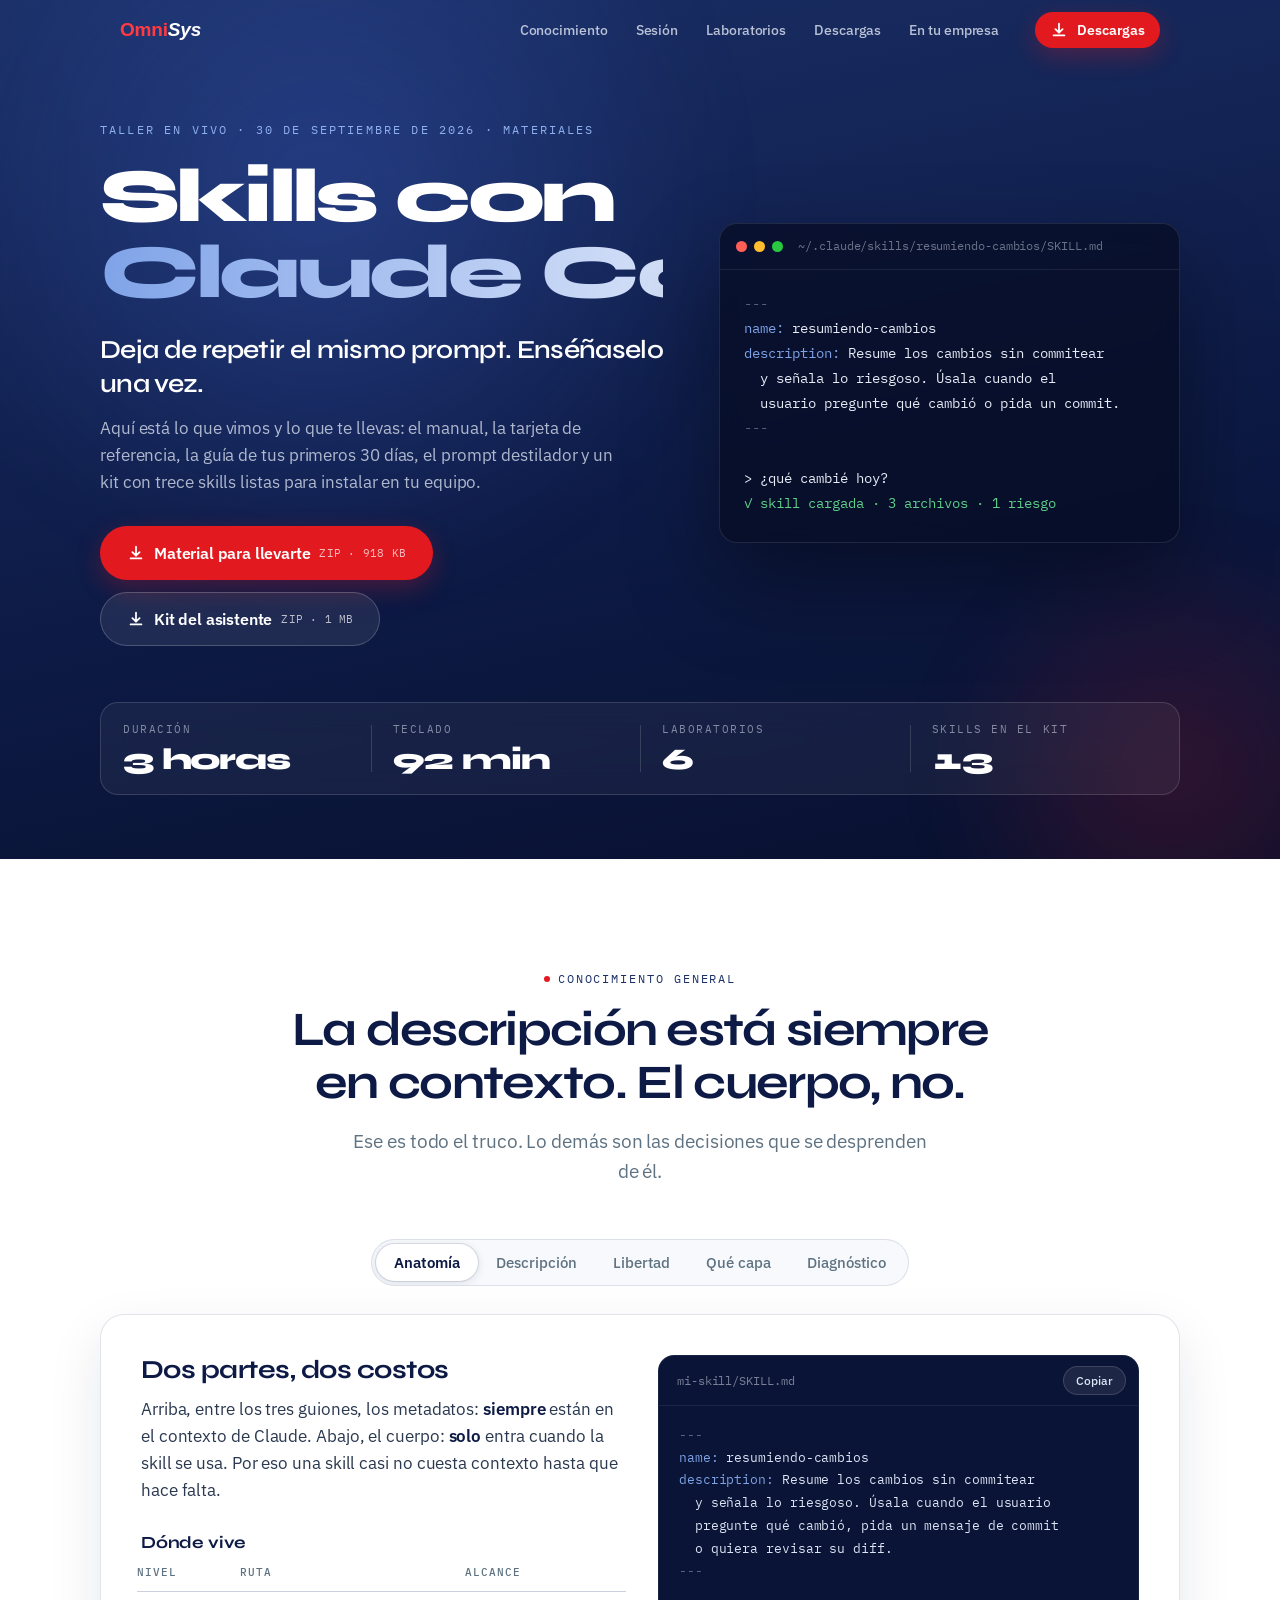
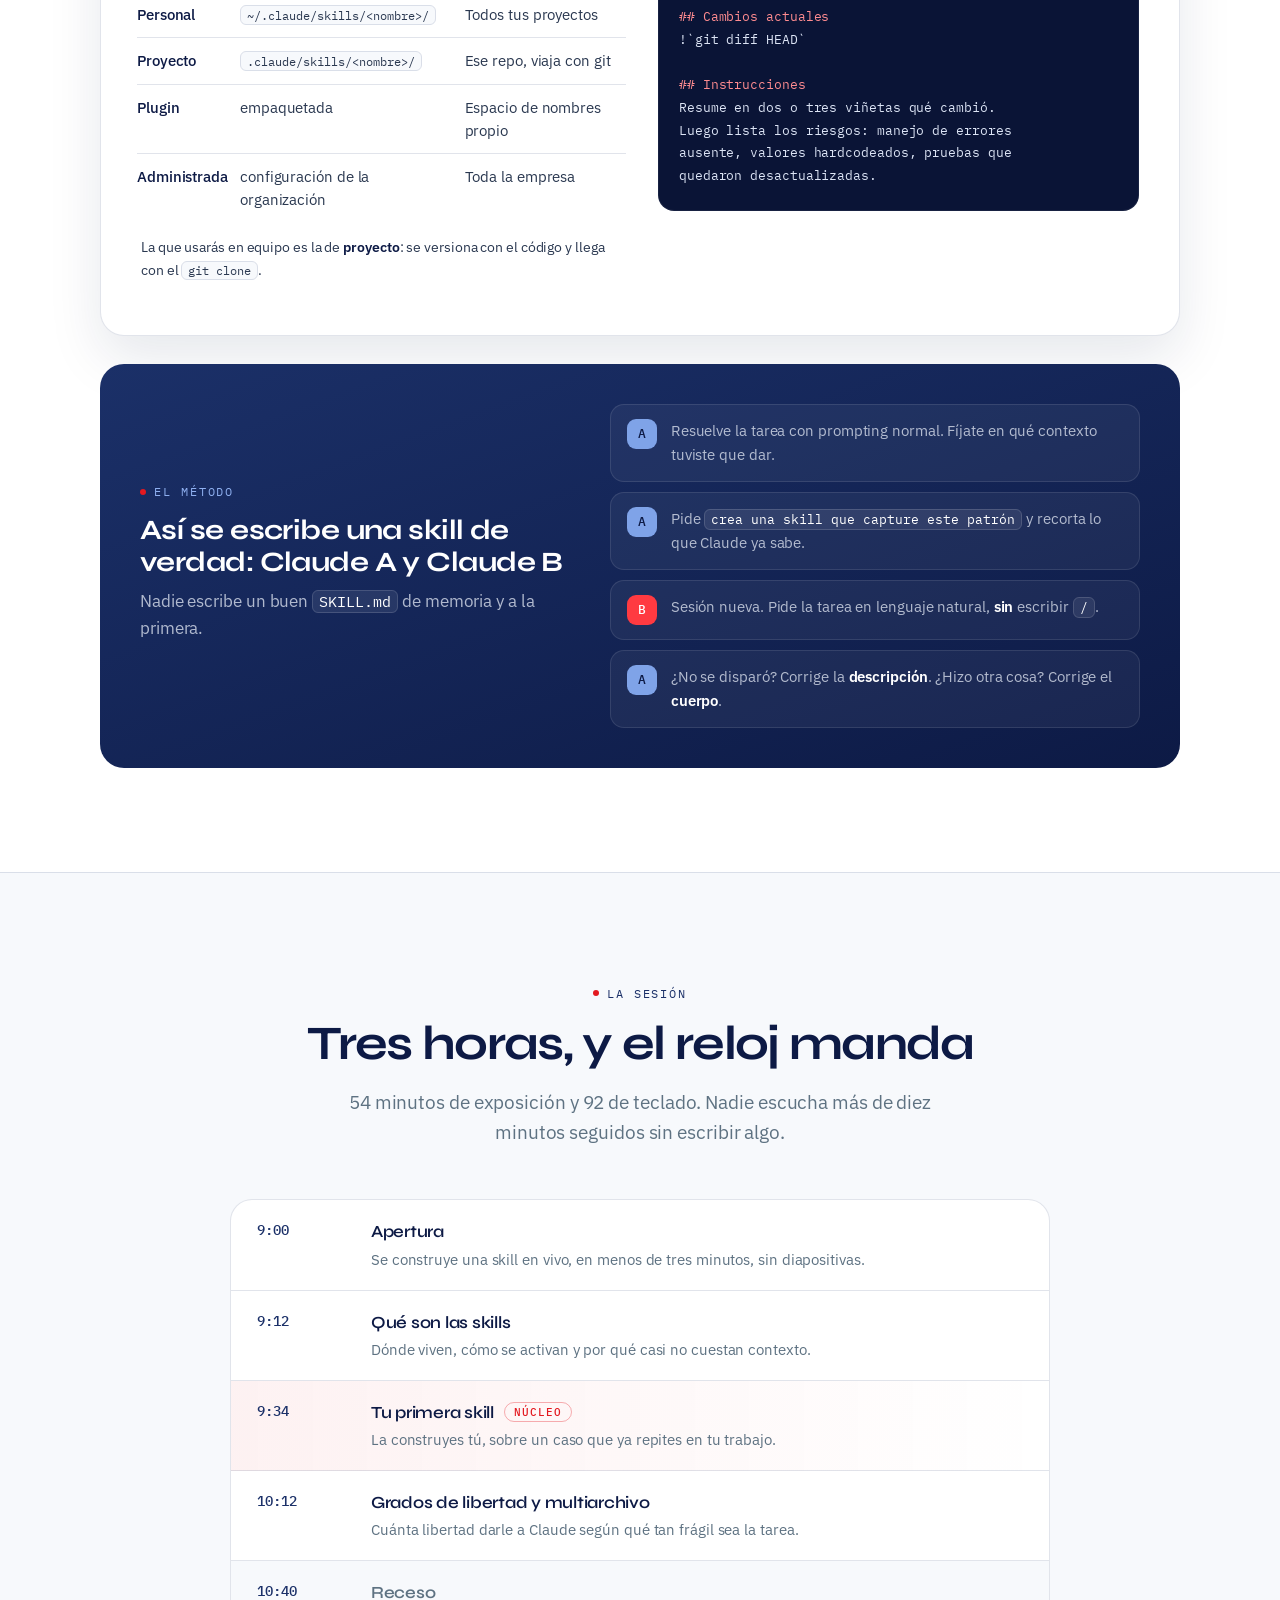
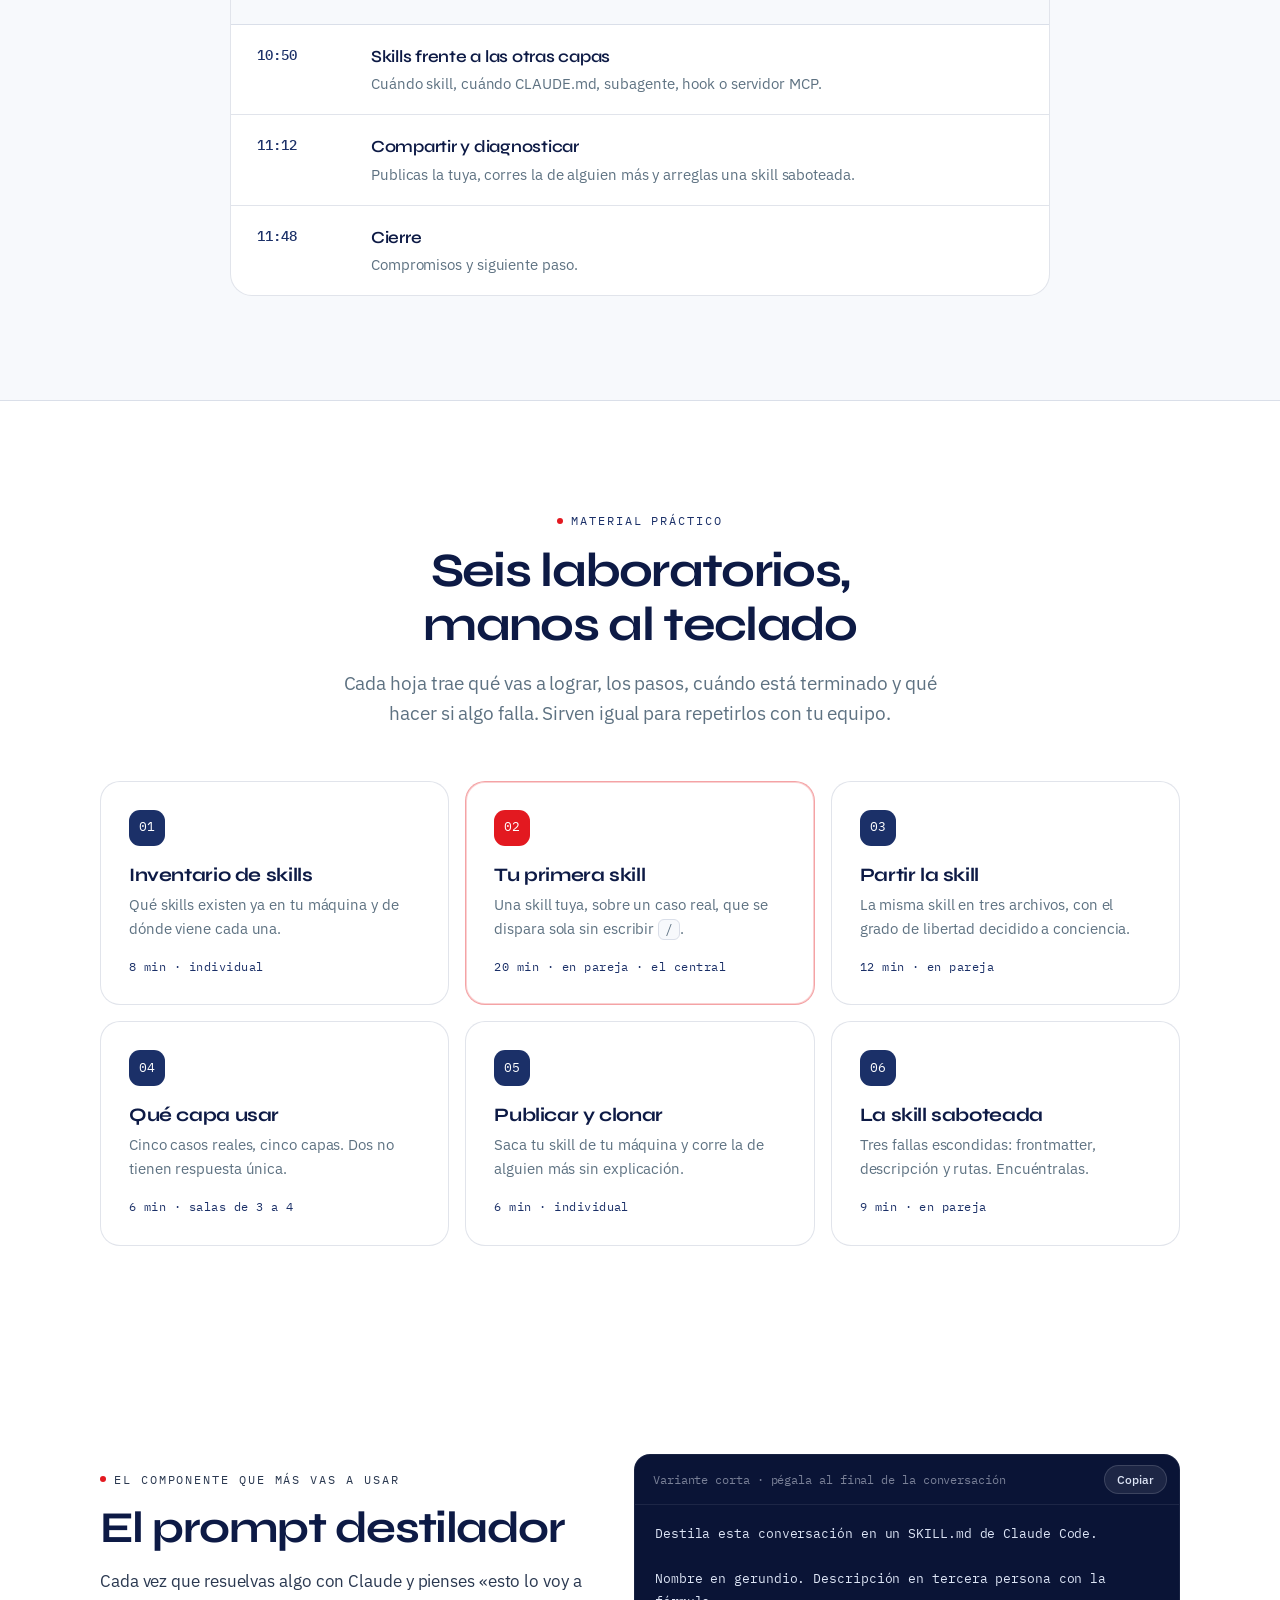
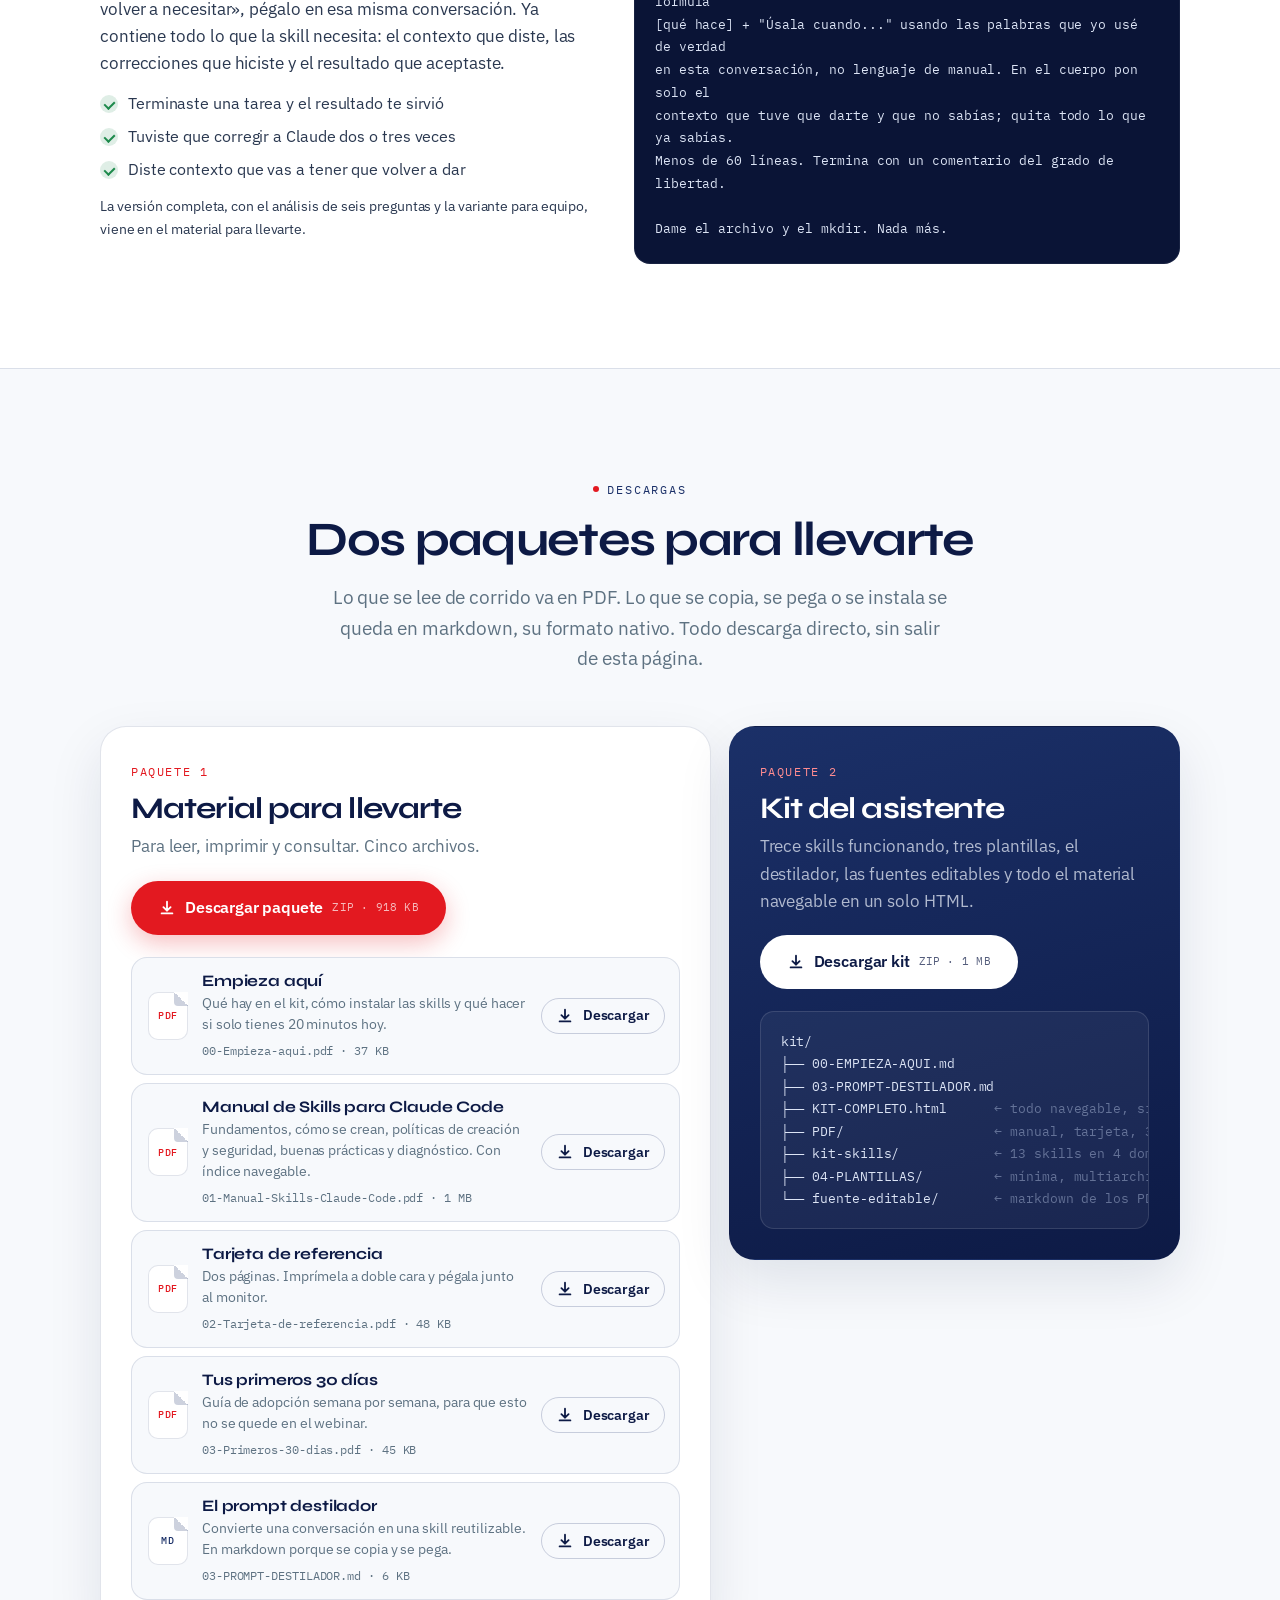
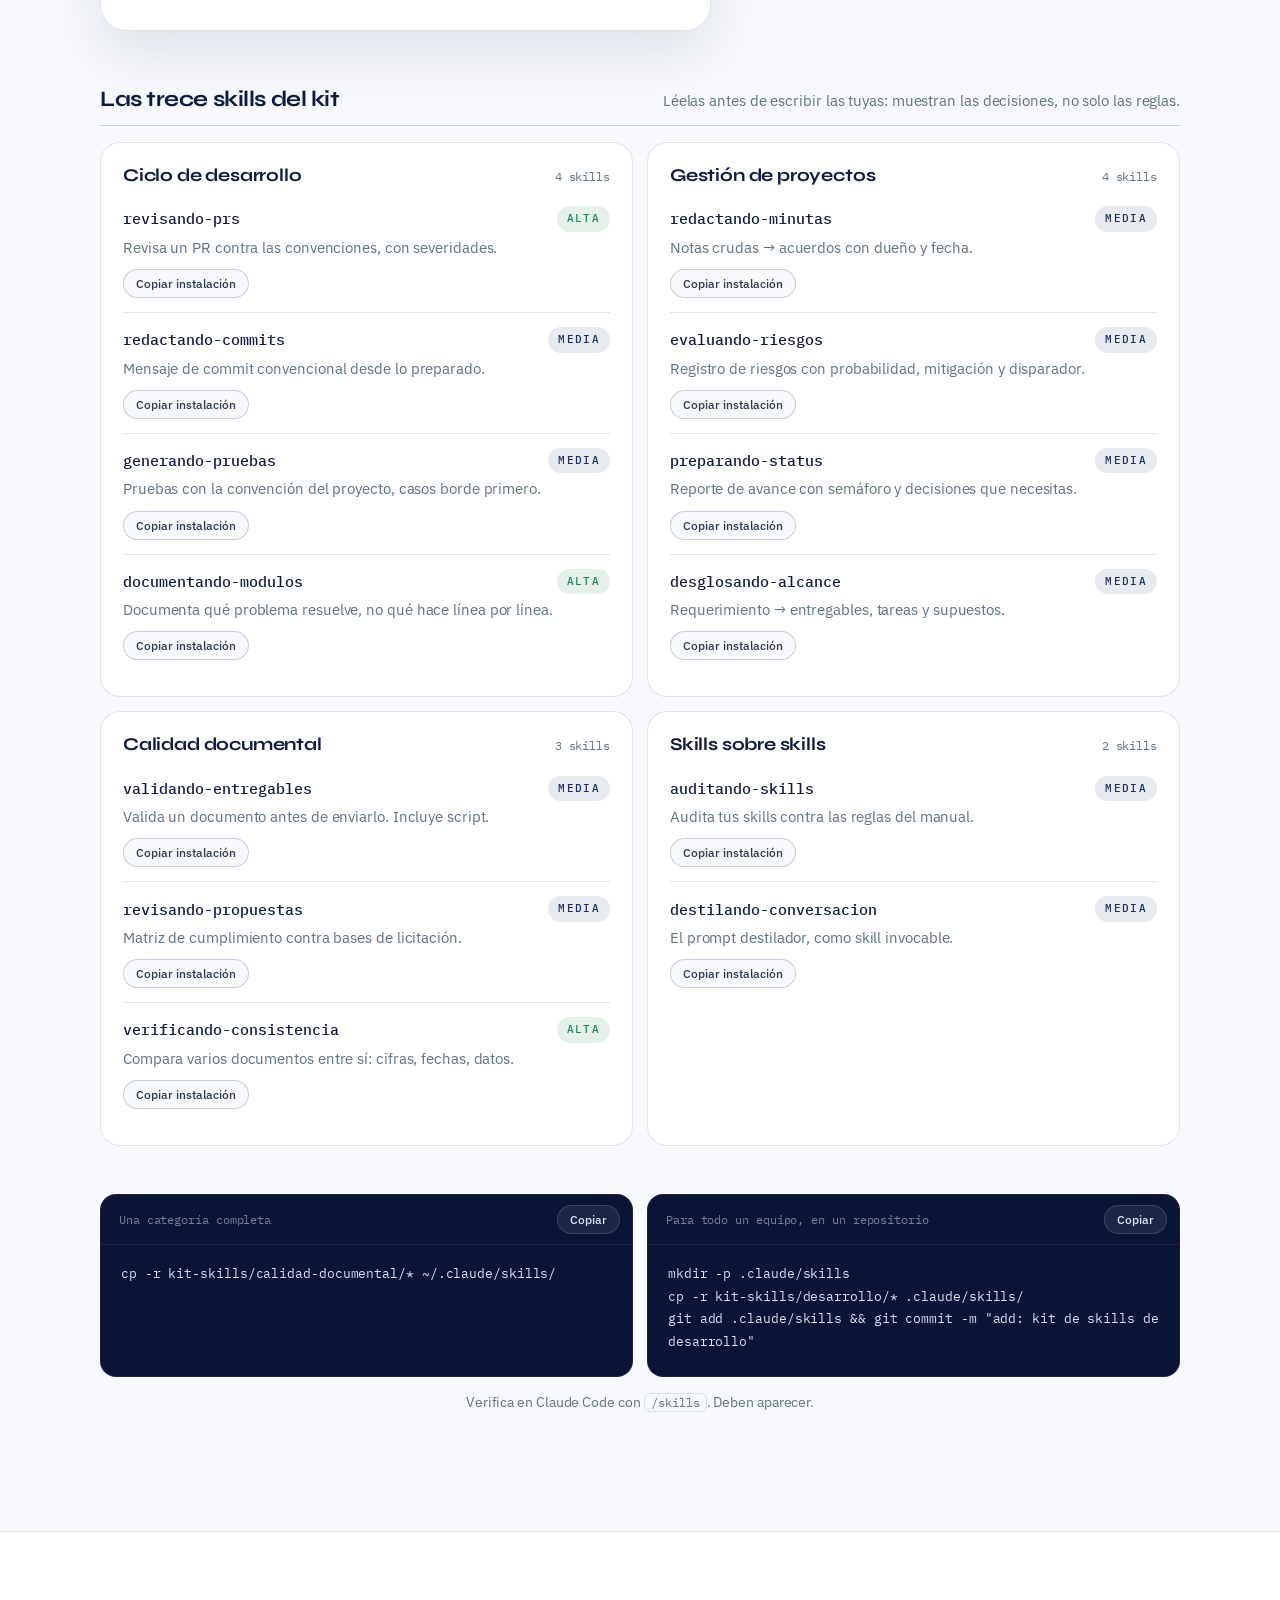
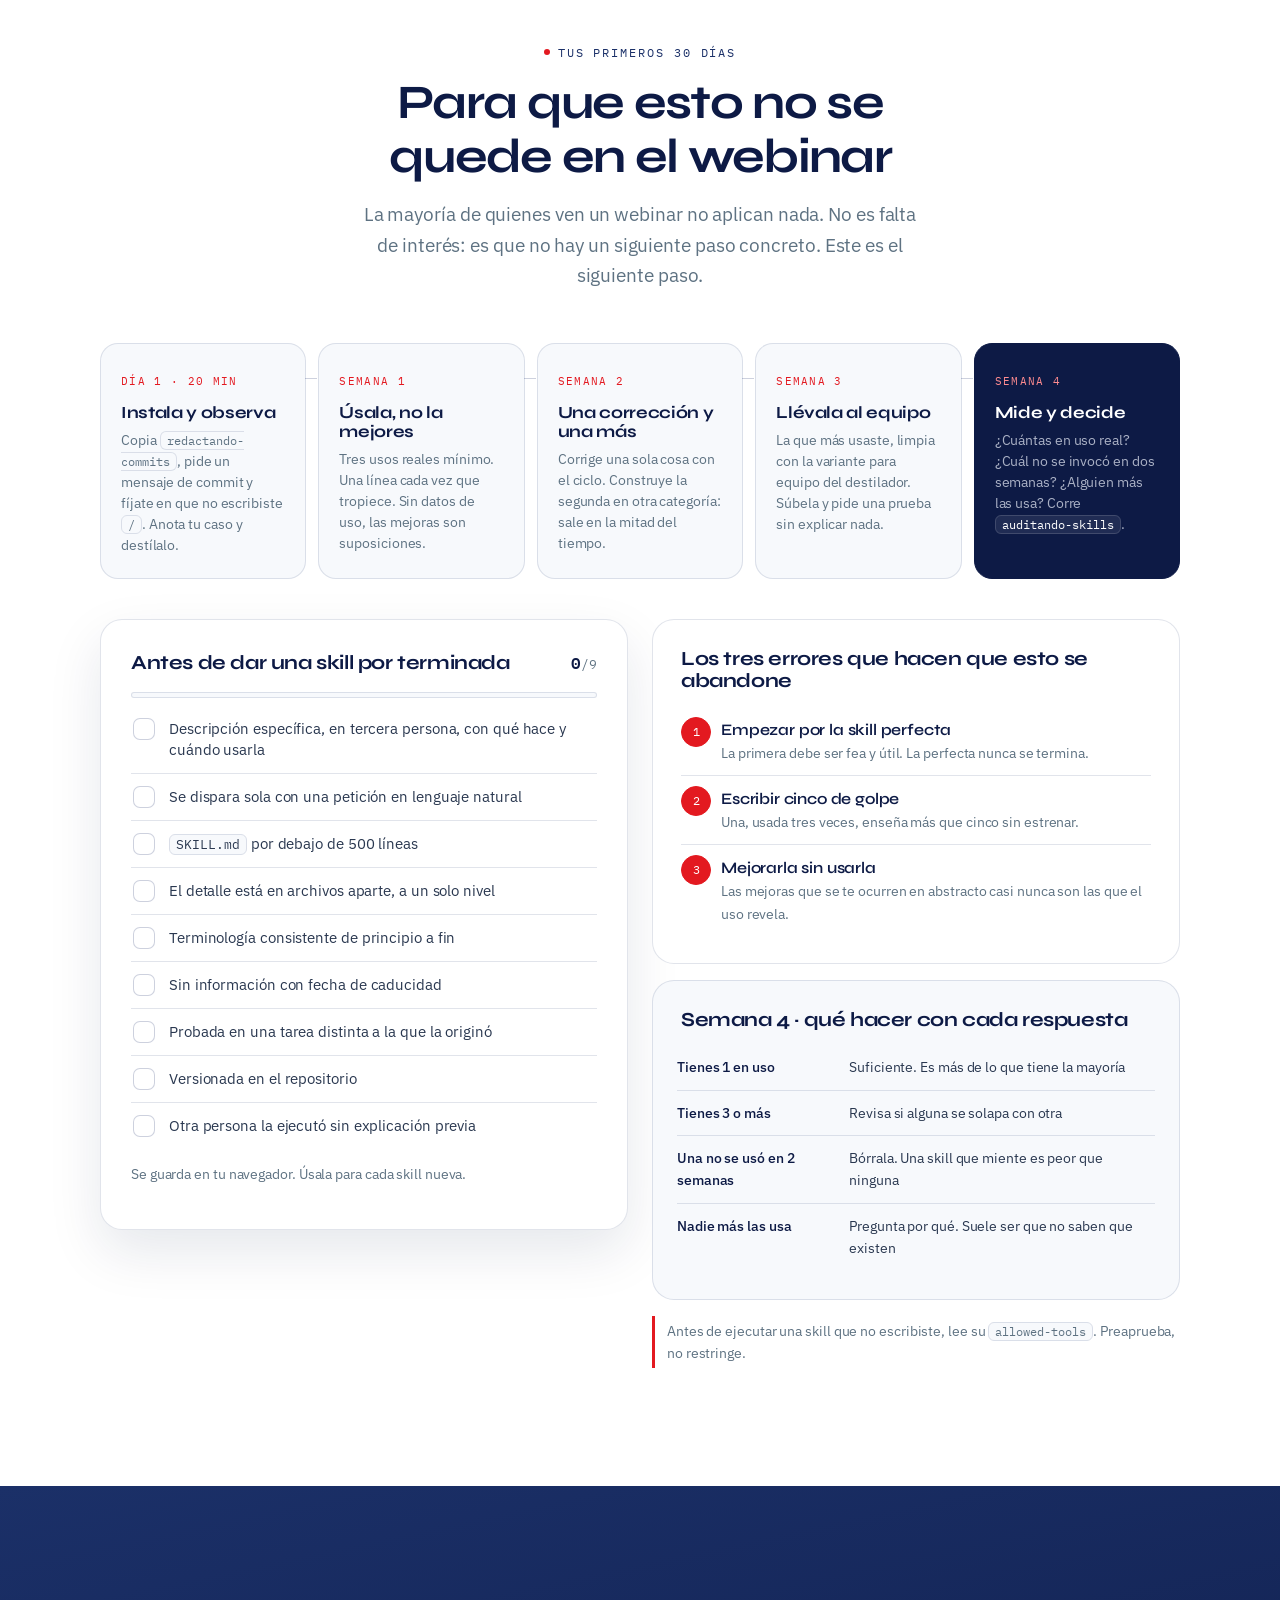
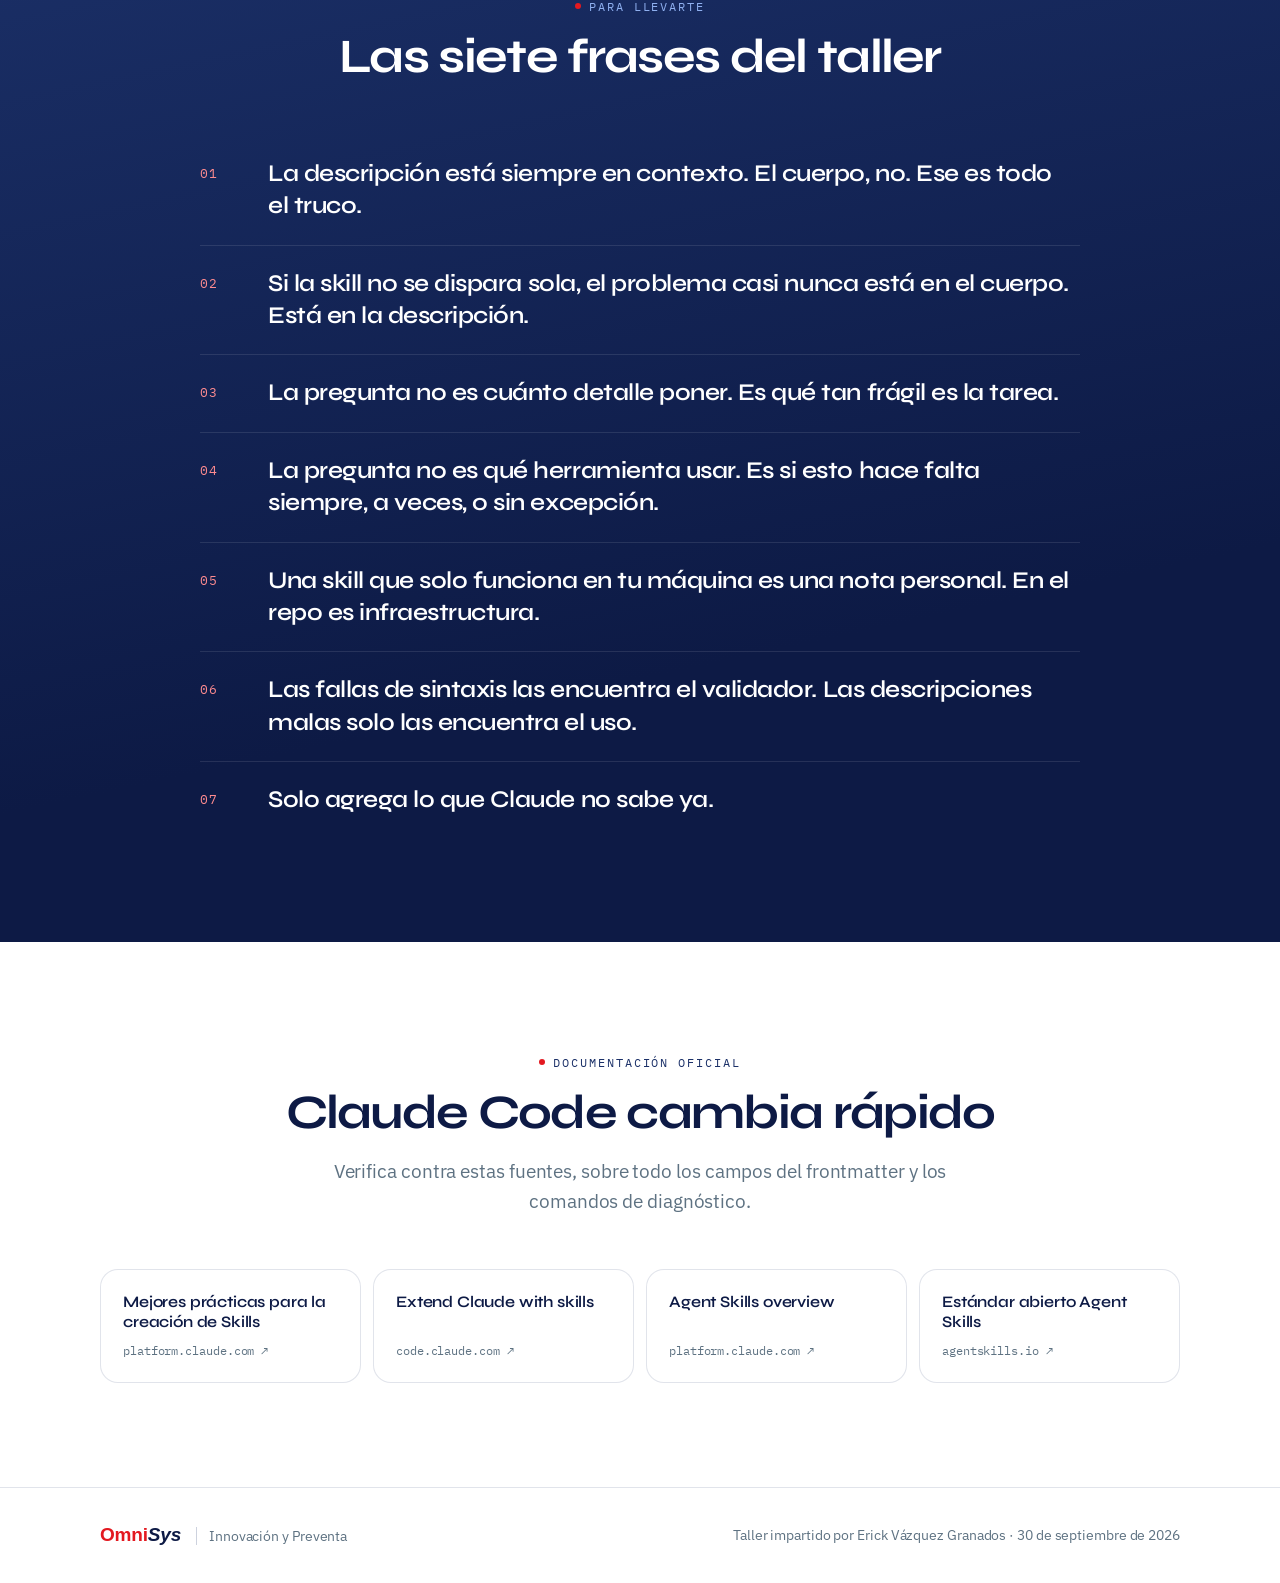
==== commit eaf6eb75: "Descargas en dos paquetes: material para llevar y kit del asistente Co-Authored-By: Claude Opus 5.5 " ====
--- a/index.html
+++ b/index.html
@@ -28,12 +28,12 @@
       <a href="#conocimiento">Conocimiento</a>
       <a href="#sesion">Sesión</a>
       <a href="#laboratorios">Laboratorios</a>
-      <a href="#materiales">Materiales</a>
+      <a href="#descargas">Descargas</a>
       <a href="#empresa">En tu empresa</a>
     </nav>
-    <a class="btn btn-sm btn-red dl" href="descargas/kit-completo.zip" data-kit download>
+    <a class="btn btn-sm btn-red" href="#descargas">
       <svg aria-hidden="true" viewBox="0 0 20 20"><path d="M10 3v10m0 0 4-4m-4 4-4-4M4 16h12"/></svg>
-      <span>Kit completo</span>
+      <span>Descargas</span>
     </a>
   </div>
 </header>
@@ -48,14 +48,18 @@
       <p class="kicker">Taller en vivo · 30 de septiembre de 2026 · Materiales</p>
       <h1>Skills con <span class="g">Claude Code</span></h1>
       <p class="claim">Deja de repetir el mismo prompt. Enséñaselo una vez.</p>
-      <p class="lede">Aquí está todo lo que vimos en las tres horas y lo que no cupo: el conocimiento de fondo, los seis laboratorios, cuatro skills funcionando, tres plantillas y un plan para llevarlo a tu equipo.</p>
+      <p class="lede">Aquí está lo que vimos y lo que te llevas: el manual, la tarjeta de referencia, la guía de tus primeros 30 días, el prompt destilador y un kit con trece skills listas para instalar en tu equipo.</p>
       <div class="hero-cta">
-        <a class="btn btn-red btn-lg dl" href="descargas/kit-completo.zip" data-kit download>
+        <a class="btn btn-red btn-lg dl" href="descargas/material-para-llevar.zip" data-id="material" download>
           <svg aria-hidden="true" viewBox="0 0 20 20"><path d="M10 3v10m0 0 4-4m-4 4-4-4M4 16h12"/></svg>
-          <span>Descargar el kit completo</span>
-          <small data-kit-peso>ZIP · 34 KB</small>
+          <span>Material para llevarte</span>
+          <small data-peso="material">ZIP</small>
         </a>
-        <a class="btn btn-glass btn-lg" href="#materiales">Ver cada material</a>
+        <a class="btn btn-glass btn-lg dl" href="descargas/kit-asistente-skills-claude-code.zip" data-id="kit" download>
+          <svg aria-hidden="true" viewBox="0 0 20 20"><path d="M10 3v10m0 0 4-4m-4 4-4-4M4 16h12"/></svg>
+          <span>Kit del asistente</span>
+          <small data-peso="kit">ZIP</small>
+        </a>
       </div>
     </div>
 
@@ -76,7 +80,7 @@
       <div><dt>Duración</dt><dd>3 horas</dd></div>
       <div><dt>Teclado</dt><dd>92 min</dd></div>
       <div><dt>Laboratorios</dt><dd>6</dd></div>
-      <div><dt>Artefactos</dt><dd>12</dd></div>
+      <div><dt>Skills en el kit</dt><dd>13</dd></div>
     </dl>
   </div>
 </section>
@@ -270,43 +274,102 @@
       <article class="lab rv"><span class="n">05</span><h3>Publicar y clonar</h3><p>Saca tu skill de tu máquina y corre la de alguien más sin explicación.</p><p class="meta">6 min · individual</p></article>
       <article class="lab rv"><span class="n">06</span><h3>La skill saboteada</h3><p>Tres fallas escondidas: frontmatter, descripción y rutas. Encuéntralas.</p><p class="meta">9 min · en pareja</p></article>
     </div>
-    <div class="center rv">
-      <a class="btn btn-navy dl" href="descargas/laboratorios.zip" data-id="laboratorios" download>
-        <svg aria-hidden="true" viewBox="0 0 20 20"><path d="M10 3v10m0 0 4-4m-4 4-4-4M4 16h12"/></svg>
-        <span>Descargar los seis laboratorios</span><small>ZIP · 7 KB</small>
-      </a>
-    </div>
-  </div>
-</section>
-
-<!-- ── materiales ── -->
-<section class="sec alt" id="materiales">
+  </div>
+</section>
+
+<!-- ── destilador ── -->
+<section class="sec" id="destilador">
+  <div class="wrap">
+    <div class="distill rv">
+      <div>
+        <p class="eyebrow">El componente que más vas a usar</p>
+        <h2>El prompt destilador</h2>
+        <p>Cada vez que resuelvas algo con Claude y pienses «esto lo voy a volver a necesitar», pégalo en esa misma conversación. Ya contiene todo lo que la skill necesita: el contexto que diste, las correcciones que hiciste y el resultado que aceptaste.</p>
+        <ul class="ticks">
+          <li>Terminaste una tarea y el resultado te sirvió</li>
+          <li>Tuviste que corregir a Claude dos o tres veces</li>
+          <li>Diste contexto que vas a tener que volver a dar</li>
+        </ul>
+        <p class="note">La versión completa, con el análisis de seis preguntas y la variante para equipo, viene en el material para llevarte.</p>
+      </div>
+      <div class="code">
+        <div class="code-h"><span>Variante corta · pégala al final de la conversación</span><button class="copy" data-copy="destilar" aria-label="Copiar prompt destilador">Copiar</button></div>
+<pre id="destilar">Destila esta conversación en un SKILL.md de Claude Code.
+
+Nombre en gerundio. Descripción en tercera persona con la fórmula
+[qué hace] + "Úsala cuando..." usando las palabras que yo usé de verdad
+en esta conversación, no lenguaje de manual. En el cuerpo pon solo el
+contexto que tuve que darte y que no sabías; quita todo lo que ya sabías.
+Menos de 60 líneas. Termina con un comentario del grado de libertad.
+
+Dame el archivo y el mkdir. Nada más.</pre>
+      </div>
+    </div>
+  </div>
+</section>
+
+<!-- ── descargas ── -->
+<section class="sec alt" id="descargas">
   <div class="wrap">
     <header class="shead rv">
       <p class="eyebrow">Descargas</p>
-      <h2>Artefactos para llevarte</h2>
-      <p>Todo descarga directo, sin salir de esta página.</p>
-    </header>
+      <h2>Dos paquetes para llevarte</h2>
+      <p>Lo que se lee de corrido va en PDF. Lo que se copia, se pega o se instala se queda en markdown, su formato nativo. Todo descarga directo, sin salir de esta página.</p>
+    </header>
+
+    <div class="packs">
+      <article class="pack rv" id="paquete-material">
+        <div class="pack-h">
+          <span class="pack-n">Paquete 1</span>
+          <h3>Material para llevarte</h3>
+          <p>Para leer, imprimir y consultar. Cinco archivos.</p>
+          <a class="btn btn-red btn-lg dl" href="descargas/material-para-llevar.zip" data-id="material" download>
+            <svg aria-hidden="true" viewBox="0 0 20 20"><path d="M10 3v10m0 0 4-4m-4 4-4-4M4 16h12"/></svg>
+            <span>Descargar paquete</span><small data-peso="material">ZIP</small>
+          </a>
+        </div>
+        <ul class="files" id="lista-material"></ul>
+      </article>
+
+      <article class="pack pack-dark rv" id="paquete-kit">
+        <div class="pack-h">
+          <span class="pack-n">Paquete 2</span>
+          <h3>Kit del asistente</h3>
+          <p>Trece skills funcionando, tres plantillas, el destilador, las fuentes editables y todo el material navegable en un solo HTML.</p>
+          <a class="btn btn-light btn-lg dl" href="descargas/kit-asistente-skills-claude-code.zip" data-id="kit" download>
+            <svg aria-hidden="true" viewBox="0 0 20 20"><path d="M10 3v10m0 0 4-4m-4 4-4-4M4 16h12"/></svg>
+            <span>Descargar kit</span><small data-peso="kit">ZIP</small>
+          </a>
+        </div>
+<pre class="tree tree-dark">kit/
+├── 00-EMPIEZA-AQUI.md
+├── 03-PROMPT-DESTILADOR.md
+├── KIT-COMPLETO.html      <span class="c-dim">← todo navegable, sin conexión</span>
+├── PDF/                   <span class="c-dim">← manual, tarjeta, 30 días</span>
+├── kit-skills/            <span class="c-dim">← 13 skills en 4 dominios</span>
+├── 04-PLANTILLAS/         <span class="c-dim">← mínima, multiarchivo, baja libertad</span>
+└── fuente-editable/       <span class="c-dim">← markdown de los PDF</span></pre>
+      </article>
+    </div>
 
     <div class="group rv">
-      <div class="group-h"><h3>Guías y referencia</h3><p>Para consultar, compartir con tu equipo y medir.</p></div>
-      <ul class="files" id="lista-guias"></ul>
-    </div>
-
-    <div class="group rv">
-      <div class="group-h"><h3>Skills funcionando</h3><p>Ordenadas por complejidad. Léelas en este orden, cópialas y úsalas hoy.</p></div>
-      <div class="skills" id="lista-skills"></div>
-    </div>
-
-    <div class="group rv">
-      <div class="group-h"><h3>Plantillas</h3><p>El punto de partida para las tuyas.</p></div>
-      <div class="tpls" id="lista-plantillas"></div>
-    </div>
-
-    <div class="group rv">
-      <div class="group-h"><h3>Paquetes</h3><p>Todo agrupado, para guardar o subir al repositorio de tu equipo.</p></div>
-      <ul class="files" id="lista-paquetes"></ul>
-    </div>
+      <div class="group-h"><h3>Las trece skills del kit</h3><p>Léelas antes de escribir las tuyas: muestran las decisiones, no solo las reglas.</p></div>
+      <div class="cats" id="lista-kit"></div>
+    </div>
+
+    <div class="install rv">
+      <div class="code">
+        <div class="code-h"><span>Una categoría completa</span><button class="copy" data-copy="i-cat" aria-label="Copiar">Copiar</button></div>
+<pre id="i-cat">cp -r kit-skills/calidad-documental/* ~/.claude/skills/</pre>
+      </div>
+      <div class="code">
+        <div class="code-h"><span>Para todo un equipo, en un repositorio</span><button class="copy" data-copy="i-team" aria-label="Copiar">Copiar</button></div>
+<pre id="i-team">mkdir -p .claude/skills
+cp -r kit-skills/desarrollo/* .claude/skills/
+git add .claude/skills && git commit -m "add: kit de skills de desarrollo"</pre>
+      </div>
+    </div>
+    <p class="note center-t">Verifica en Claude Code con <code>/skills</code>. Deben aparecer.</p>
   </div>
 </section>
 
@@ -314,17 +377,17 @@
 <section class="sec" id="empresa">
   <div class="wrap">
     <header class="shead rv">
-      <p class="eyebrow">Implementación</p>
-      <h2>Una skill que solo funciona en tu máquina es una nota personal</h2>
-      <p>En el repositorio es infraestructura del equipo. Este es el camino de 30 días.</p>
+      <p class="eyebrow">Tus primeros 30 días</p>
+      <h2>Para que esto no se quede en el webinar</h2>
+      <p>La mayoría de quienes ven un webinar no aplican nada. No es falta de interés: es que no hay un siguiente paso concreto. Este es el siguiente paso.</p>
     </header>
 
     <ol class="road rv">
-      <li><span class="wk">Semana 0</span><h3>Elige tres casos</h3><p>¿Qué le pedimos a Claude cada semana, escribiendo más o menos lo mismo? Nada inventado.</p></li>
-      <li><span class="wk">Semana 1</span><h3>Construye con A / B</h3><p>Tres evaluaciones antes de escribir la skill. La que no debe dispararse es la que más evita.</p></li>
-      <li><span class="wk">Semana 2</span><h3>Llévala al repo</h3><p>Muévela a <code>.claude/skills/</code> y revísala como código antes del merge.</p></li>
-      <li><span class="wk">Semana 3</span><h3>Úsala tres veces</h3><p>Anota dónde tropieza, una línea basta. Corrige una cosa. Prueba en Haiku, Sonnet y Opus.</p></li>
-      <li><span class="wk">Día 30</span><h3>Check-in</h3><p>¿Sigue en uso? ¿Se iteró? ¿Alguien más la usa? La meta es el nivel <em>Madura</em>.</p></li>
+      <li><span class="wk">Día 1 · 20 min</span><h3>Instala y observa</h3><p>Copia <code>redactando-commits</code>, pide un mensaje de commit y fíjate en que no escribiste <code>/</code>. Anota tu caso y destílalo.</p></li>
+      <li><span class="wk">Semana 1</span><h3>Úsala, no la mejores</h3><p>Tres usos reales mínimo. Una línea cada vez que tropiece. Sin datos de uso, las mejoras son suposiciones.</p></li>
+      <li><span class="wk">Semana 2</span><h3>Una corrección y una más</h3><p>Corrige una sola cosa con el ciclo. Construye la segunda en otra categoría: sale en la mitad del tiempo.</p></li>
+      <li><span class="wk">Semana 3</span><h3>Llévala al equipo</h3><p>La que más usaste, limpia con la variante para equipo del destilador. Súbela y pide una prueba sin explicar nada.</p></li>
+      <li><span class="wk">Semana 4</span><h3>Mide y decide</h3><p>¿Cuántas en uso real? ¿Cuál no se invocó en dos semanas? ¿Alguien más las usa? Corre <code>auditando-skills</code>.</p></li>
     </ol>
 
     <div class="split tight">
@@ -349,22 +412,24 @@
       </div>
 
       <div class="rv">
+        <div class="levels errors">
+          <h3>Los tres errores que hacen que esto se abandone</h3>
+          <ol>
+            <li><b>Empezar por la skill perfecta</b><span>La primera debe ser fea y útil. La perfecta nunca se termina.</span></li>
+            <li><b>Escribir cinco de golpe</b><span>Una, usada tres veces, enseña más que cinco sin estrenar.</span></li>
+            <li><b>Mejorarla sin usarla</b><span>Las mejoras que se te ocurren en abstracto casi nunca son las que el uso revela.</span></li>
+          </ol>
+        </div>
         <div class="levels">
-          <h3>Niveles de madurez</h3>
-          <ol>
-            <li><b>Carga</b><span>Responde a <code>/nombre</code>, no se dispara sola</span></li>
-            <li><b>Funciona</b><span>Se dispara sola. La meta al cierre del taller</span></li>
-            <li><b>Compartible</b><span>Otra persona la corrió sin explicación</span></li>
-            <li><b>Madura</b><span>Con evaluaciones e iteración documentada. La meta a 30 días</span></li>
-          </ol>
-        </div>
-        <div class="code share">
-          <div class="code-h"><span>Compartir con tu equipo</span><button class="copy" data-copy="share-cmd" aria-label="Copiar comandos">Copiar</button></div>
-<pre id="share-cmd">mkdir -p .claude/skills
-cp -r ~/.claude/skills/mi-skill .claude/skills/
-git add .claude/skills
-git commit -m "add: skill mi-skill"
-git push</pre>
+          <h3>Semana 4 · qué hacer con cada respuesta</h3>
+          <div class="tbl-wrap"><table class="tbl">
+            <tbody>
+              <tr><td>Tienes 1 en uso</td><td>Suficiente. Es más de lo que tiene la mayoría</td></tr>
+              <tr><td>Tienes 3 o más</td><td>Revisa si alguna se solapa con otra</td></tr>
+              <tr><td>Una no se usó en 2 semanas</td><td>Bórrala. Una skill que miente es peor que ninguna</td></tr>
+              <tr><td>Nadie más las usa</td><td>Pregunta por qué. Suele ser que no saben que existen</td></tr>
+            </tbody>
+          </table></div>
         </div>
         <p class="note warn">Antes de ejecutar una skill que no escribiste, lee su <code>allowed-tools</code>. Preaprueba, no restringe.</p>
       </div>
--- a/assets/estilos.css
+++ b/assets/estilos.css
@@ -354,8 +354,59 @@
   transition:transform .5s var(--spring),opacity .3s}
 .toast.show{transform:translate(-50%,0) scale(1);opacity:1}
 
+@media (min-width:681px){.hero h1 .g{display:block;white-space:nowrap}}
+/* ── destilador ── */
+.distill{display:grid;grid-template-columns:.95fr 1.05fr;gap:40px;align-items:center}
+.distill h2{font-size:clamp(30px,4vw,44px);margin-bottom:16px}
+.distill p{color:var(--ink-2)}
+.ticks{list-style:none;margin:6px 0 0;padding:0;display:grid;gap:8px}
+.ticks li{position:relative;padding-left:28px;font-size:15.5px}
+.ticks li::before{content:"";position:absolute;left:0;top:4px;width:18px;height:18px;border-radius:50%;background:rgba(30,138,76,.14)}
+.ticks li::after{content:"";position:absolute;left:6px;top:8px;width:5px;height:8px;border:solid var(--ok);border-width:0 2px 2px 0;transform:rotate(45deg)}
+.distill .code pre{white-space:pre-wrap}
+
+/* ── paquetes ── */
+.packs{display:grid;grid-template-columns:1.15fr .85fr;gap:18px;margin-bottom:56px;align-items:start}
+.pack{padding:30px;border-radius:26px;background:var(--surface);border:1px solid var(--line);box-shadow:var(--shadow)}
+.pack-h{margin-bottom:22px}
+.pack-n{font-family:var(--f-m);font-size:11.5px;letter-spacing:.14em;text-transform:uppercase;color:var(--red)}
+.pack h3{font-size:clamp(24px,2.8vw,30px);margin:8px 0 8px;letter-spacing:-.03em}
+.pack-h p{color:var(--ink-3);margin-bottom:20px}
+.pack .files{gap:8px}
+.pack .file{padding:14px 14px 14px 16px;border-radius:16px;background:var(--bg-alt);grid-template-columns:40px 1fr auto;gap:14px}
+.pack .ficon{width:40px;height:48px;font-size:9.5px;background:var(--surface)}
+.pack .file h4{font-size:16px}
+.pack .file p{font-size:14px}
+.ficon.pdf{color:var(--red)}
+.pack-dark{background:linear-gradient(165deg,#1B3068,#0D1A45);border-color:transparent;color:#E7ECF7}
+.pack-dark h3{color:#fff} .pack-dark .pack-h p{color:rgba(231,236,247,.74)} .pack-dark .pack-n{color:#FF8C90}
+.tree-dark{background:rgba(255,255,255,.05);border-color:rgba(255,255,255,.12);color:#DCE4F5;font-size:12.5px}
+.btn-light{background:#fff;color:var(--night)}
+.btn-light:hover{background:#E7ECF7}
+.btn-light.done{color:#fff}
+
+.cats{display:grid;grid-template-columns:repeat(2,1fr);gap:14px}
+.cat{padding:22px;border-radius:20px;background:var(--surface);border:1px solid var(--line)}
+.cat-h{display:flex;justify-content:space-between;align-items:baseline;gap:10px;margin-bottom:6px}
+.cat-h h4{font-size:18px}
+.cat-h span{font-family:var(--f-m);font-size:12px;color:var(--ink-3)}
+.cat ul{list-style:none;margin:0;padding:0}
+.cat li{padding:14px 0;border-top:1px solid var(--line)}
+.cat li:first-child{border-top:0}
+.k-top{display:flex;align-items:center;justify-content:space-between;gap:10px;flex-wrap:wrap}
+.k-name{background:none;border:0;padding:0;font-size:14.5px;font-weight:500;color:var(--ink)}
+.cat li p{font-size:14.5px;color:var(--ink-3);margin:4px 0 10px}
+.copy-cmd{color:var(--ink-2);background:var(--bg-alt);border-color:var(--line-2)}
+.copy-cmd:hover{background:var(--line)}
+.install{display:grid;grid-template-columns:1fr 1fr;gap:14px;margin-top:22px}
+.install pre{white-space:pre-wrap;word-break:break-all}
+.center-t{text-align:center}
+.errors{background:var(--surface)}
+.errors li::before{background:var(--red)!important;color:#fff!important;border-color:var(--red)!important}
+.levels .tbl td{font-size:14px}
+
 /* ══ responsivo ══ */
-.split>*,.skills>*,.labs>*,.tpls>*,.rules>*,.grados>*,.road>*,.docs>*,.layers>*,.tie>*,.hero-in>*,.cycle>*{min-width:0}
+.split>*,.distill>*,.packs>*,.cats>*,.install>*,.skills>*,.labs>*,.tpls>*,.rules>*,.grados>*,.road>*,.docs>*,.layers>*,.tie>*,.hero-in>*,.cycle>*{min-width:0}
 @media (max-width:1060px){
   .hero-in{grid-template-columns:minmax(0,1fr);gap:36px}
   .term{max-width:560px}
@@ -373,6 +424,7 @@
   .road li:last-child{grid-column:1/-1}
   .docs{grid-template-columns:1fr 1fr}
   .tpls{grid-template-columns:1fr}
+  .distill,.packs{grid-template-columns:minmax(0,1fr)}
 }
 @media (max-width:680px){
   body{font-size:16px}
@@ -387,7 +439,7 @@
   .shead{margin-bottom:36px}
   .panels{padding:22px 18px;border-radius:20px}
   .seg{width:100%;justify-content:flex-start}
-  .rules,.grados,.tie,.skills,.labs,.docs,.layers,.road,.split{grid-template-columns:minmax(0,1fr)}
+  .rules,.grados,.tie,.skills,.labs,.docs,.layers,.road,.split,.cats,.install{grid-template-columns:minmax(0,1fr)}
   .hero h1{font-size:clamp(34px,10.4vw,44px)}
   .skill-top{flex-wrap:wrap}
   .cycle{padding:26px 20px}
@@ -395,6 +447,10 @@
   .file{grid-template-columns:40px 1fr;gap:14px;padding:16px}
   .ficon{width:40px;height:48px;font-size:9.5px}
   .file .btn{grid-column:1/-1;width:100%}
+  .pack{padding:22px 18px}
+  .tree-dark .c-dim{display:none}
+  .pack .file{grid-template-columns:40px 1fr}
+  .pack-h .btn{width:100%}
   .checklist,.levels{padding:22px 18px}
   .q-list li{grid-template-columns:36px 1fr;gap:10px}
   .tbl{font-size:13.5px}
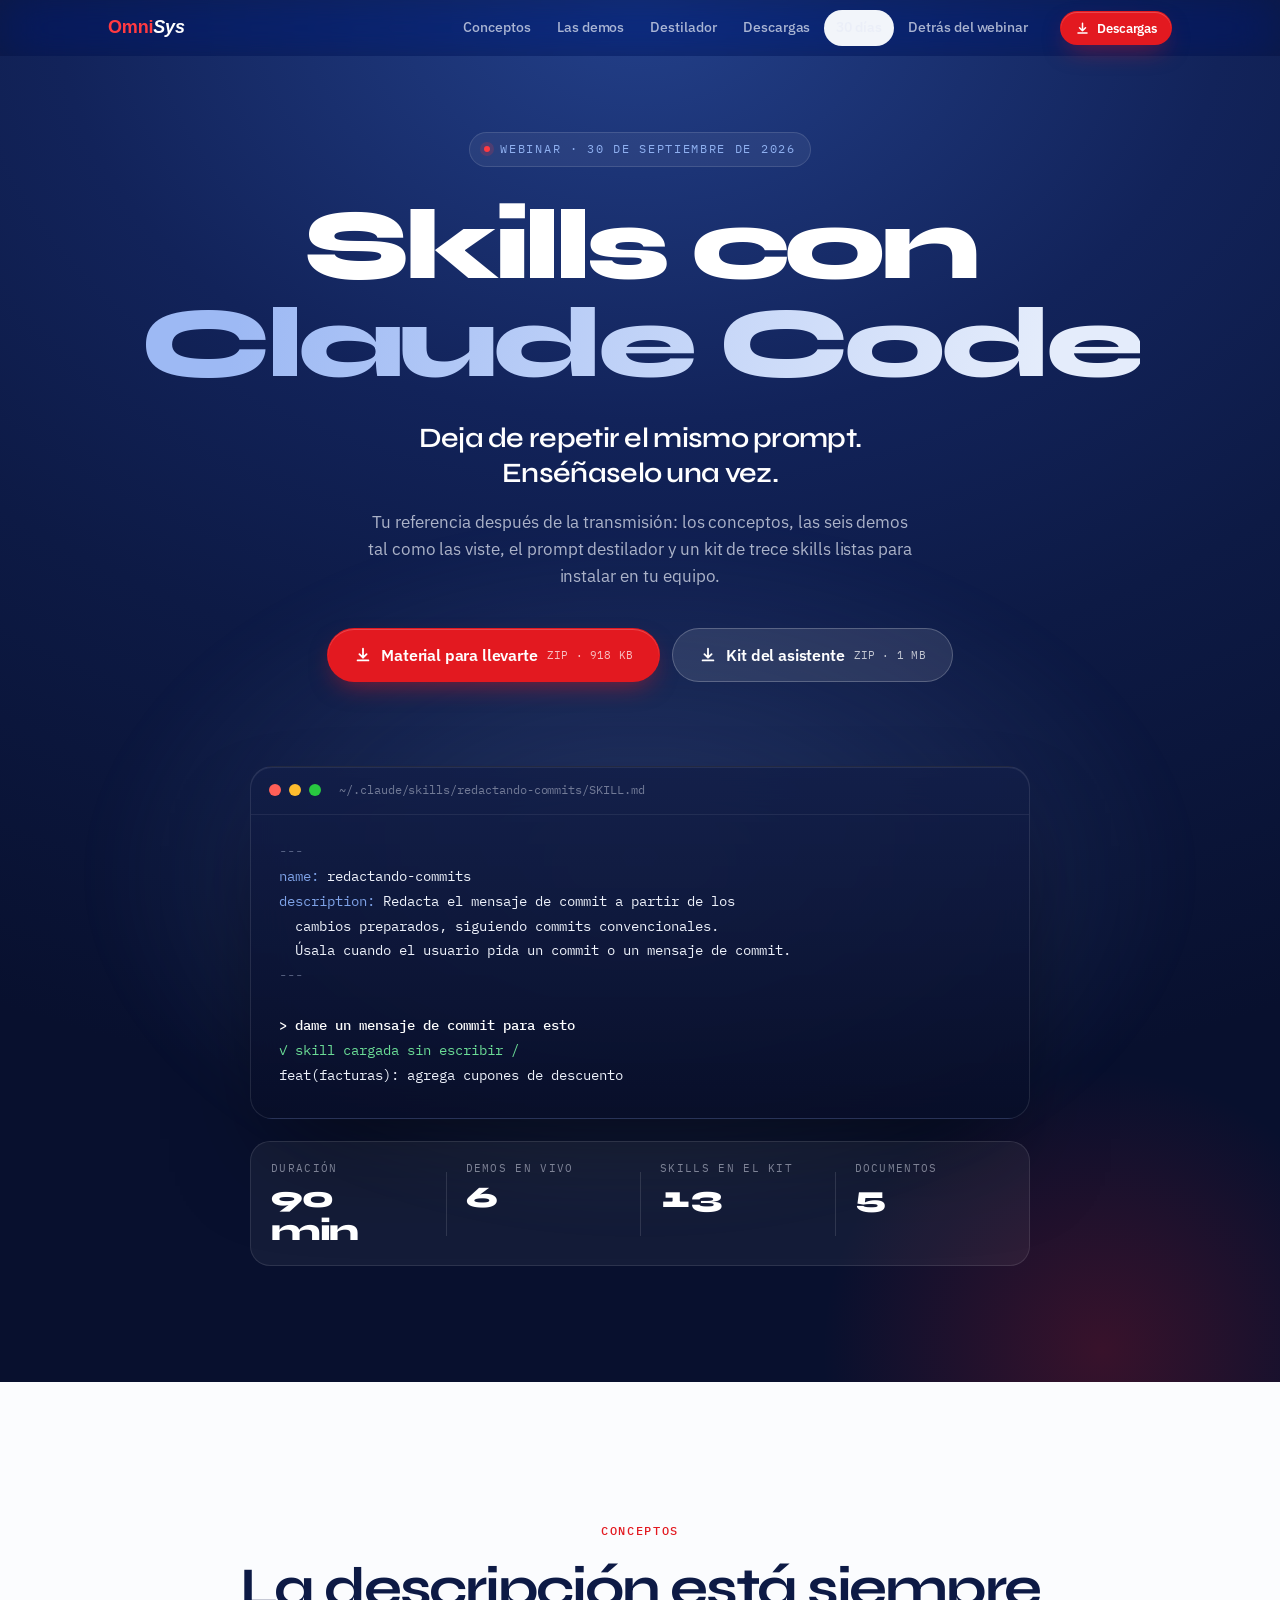
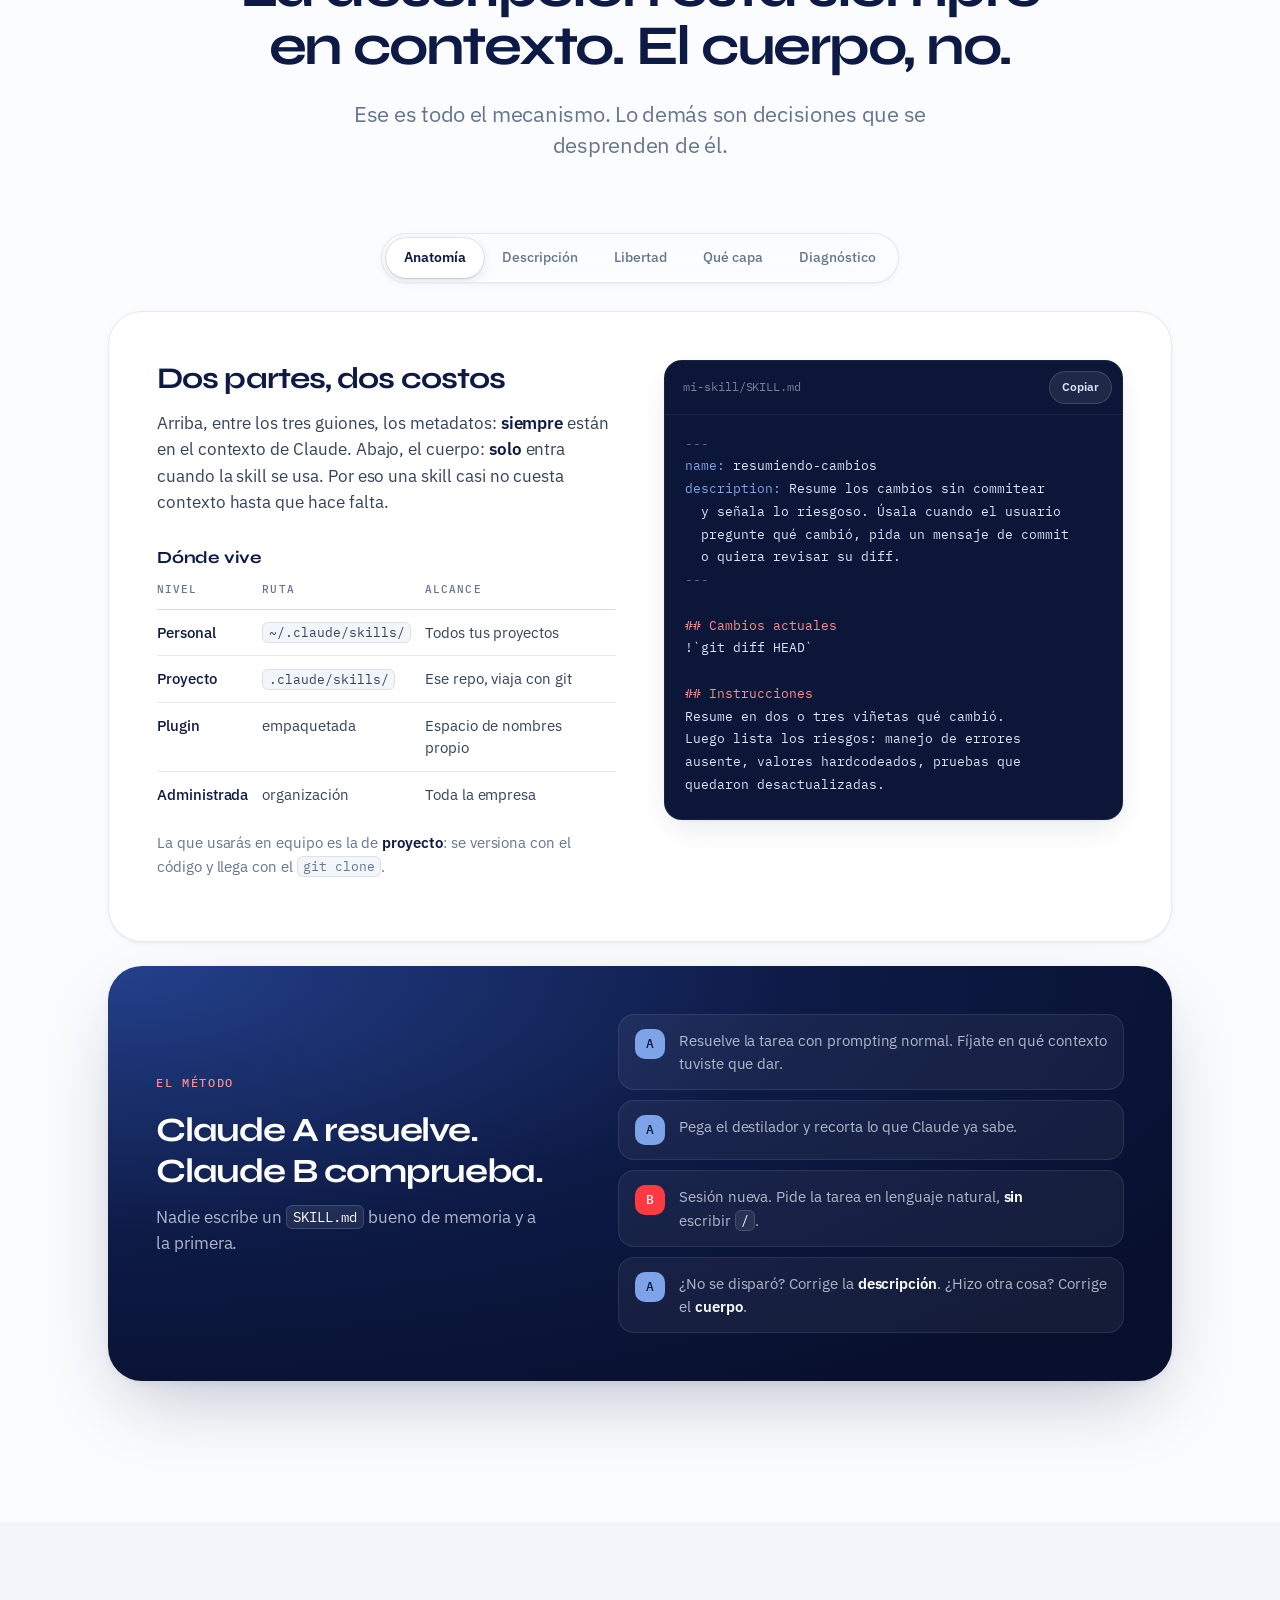
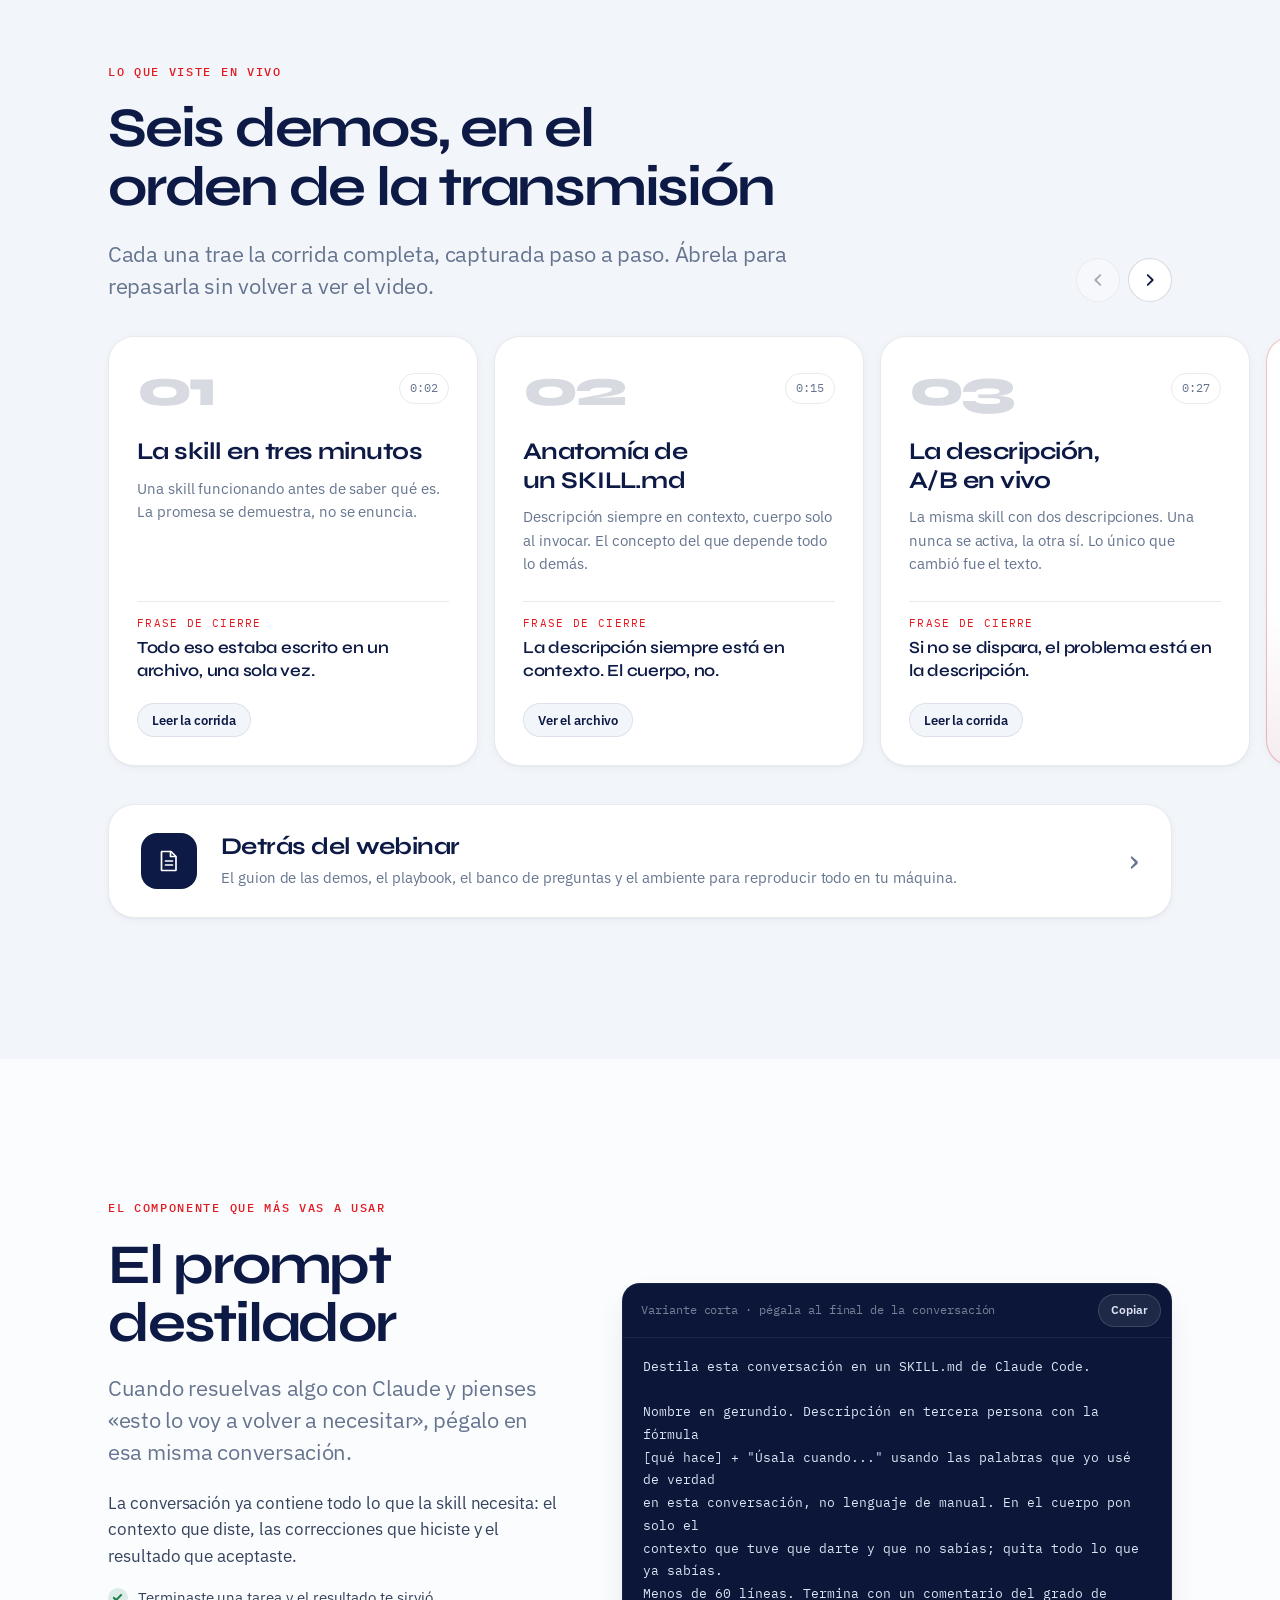
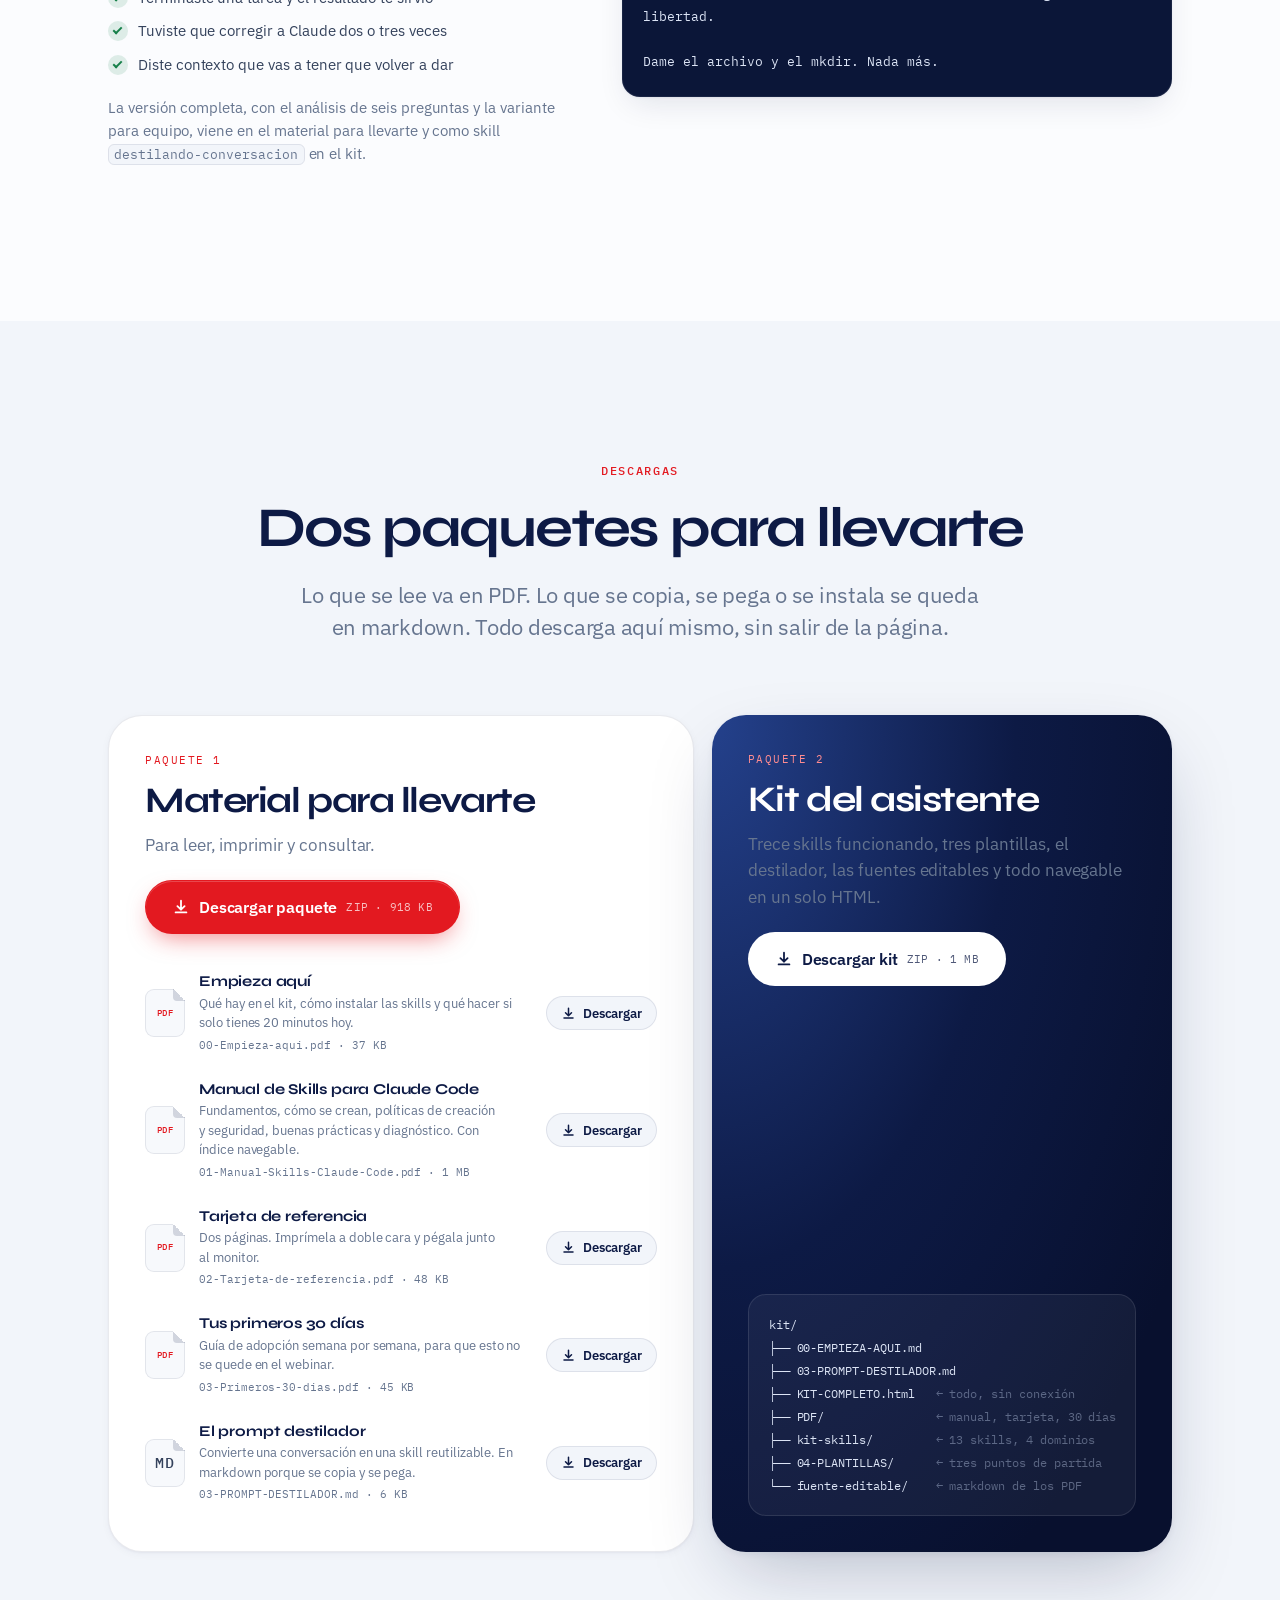
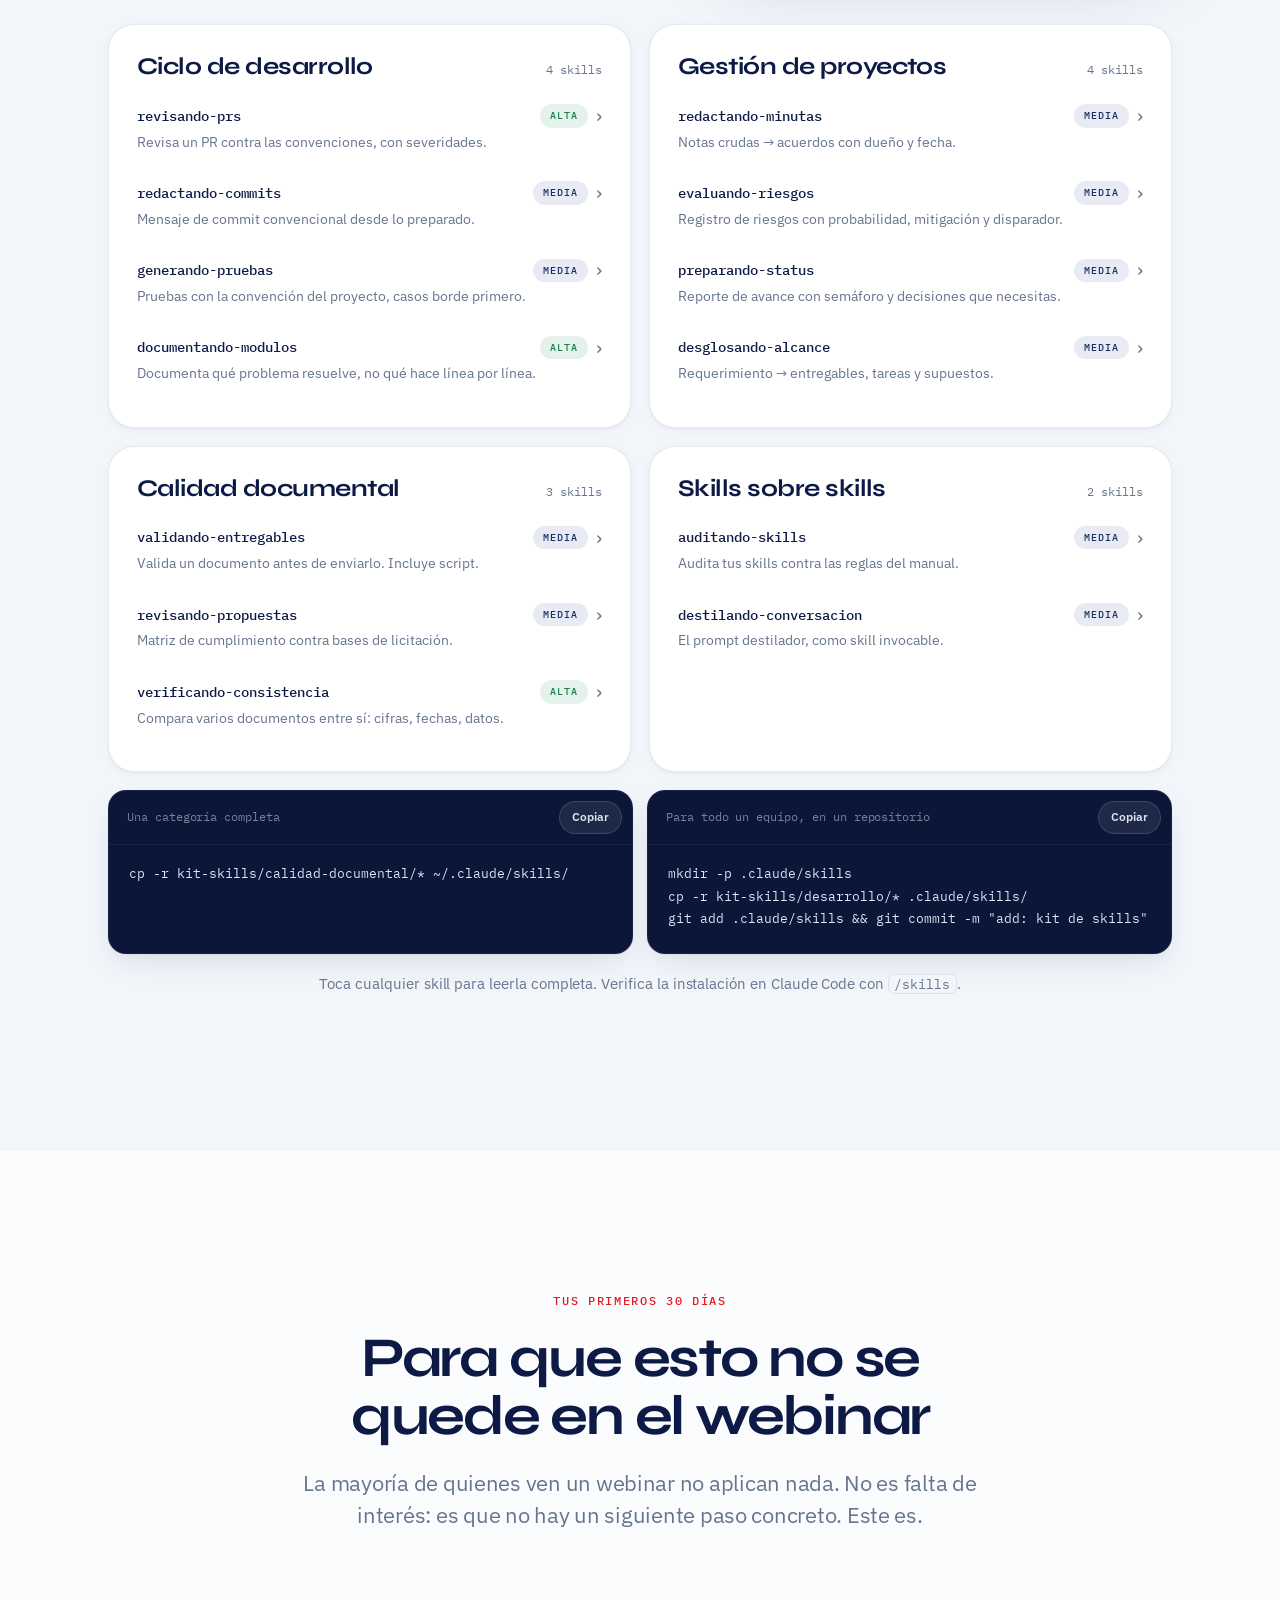
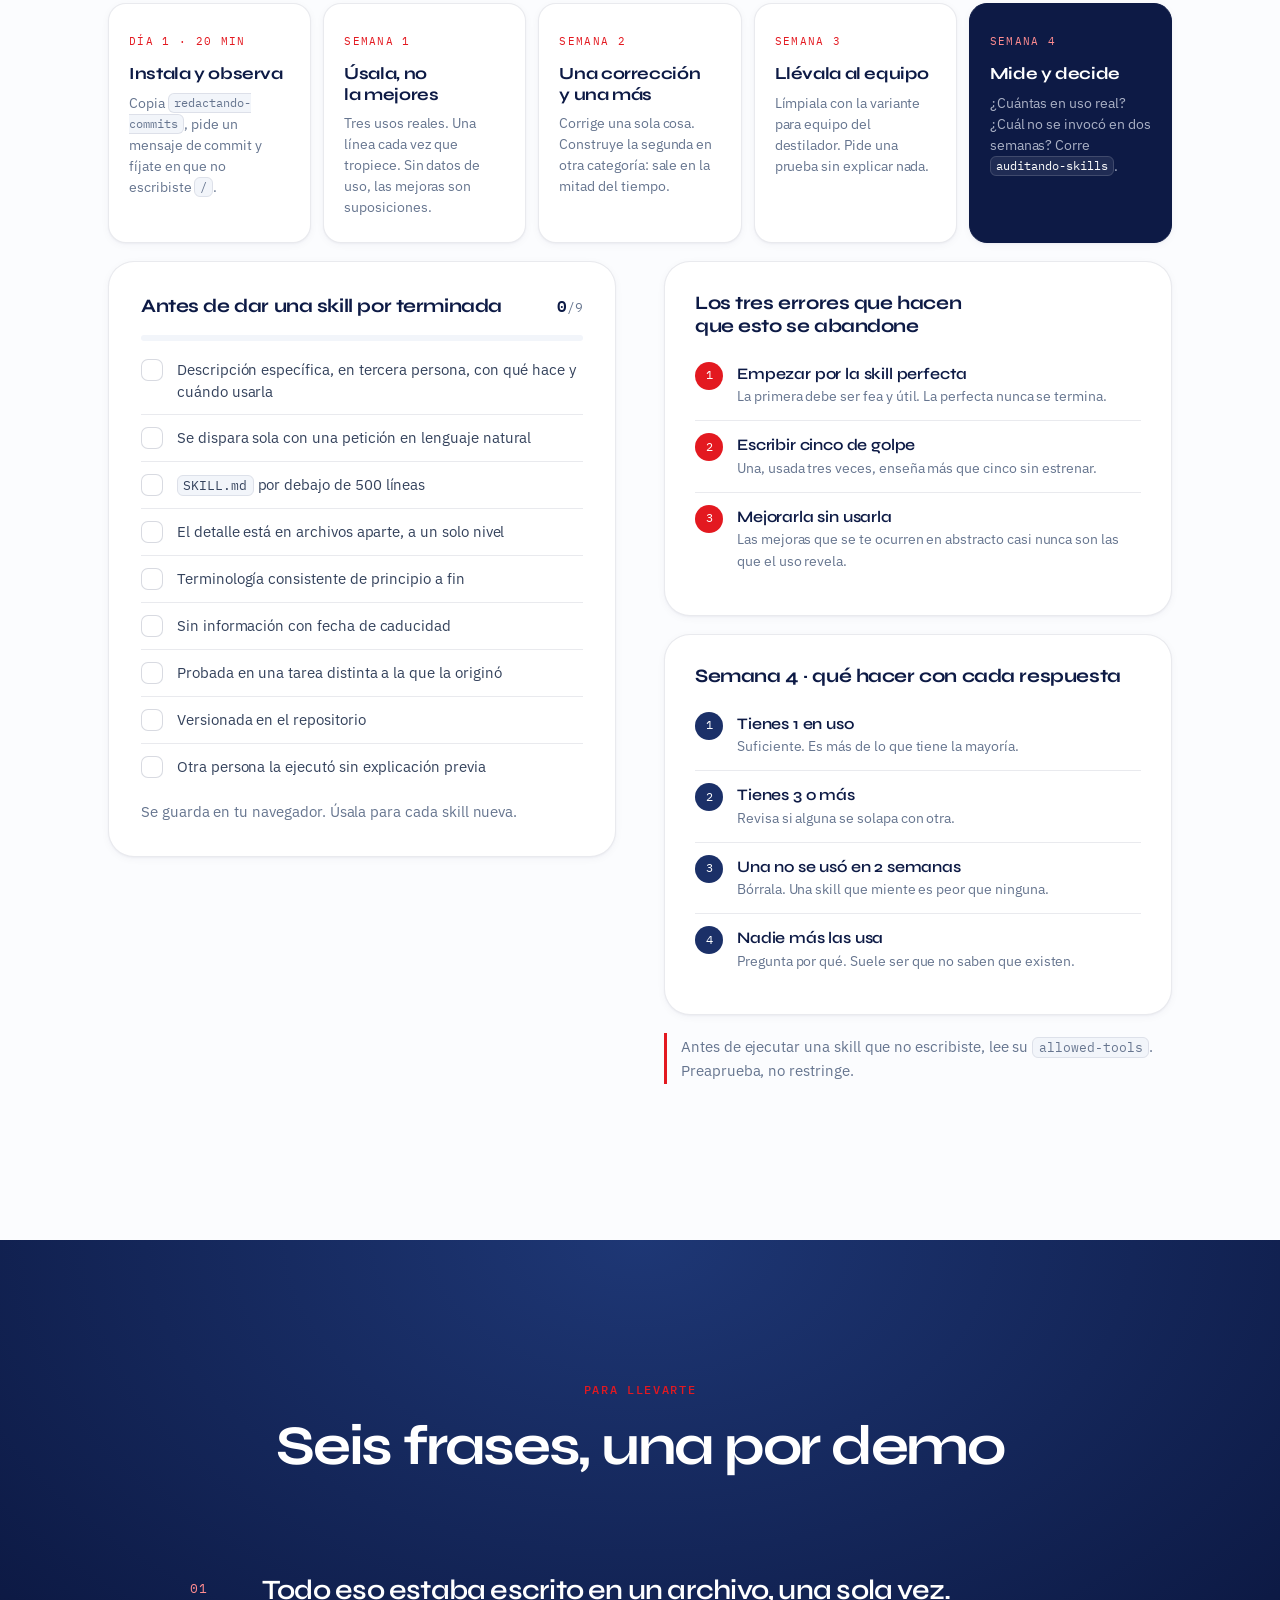
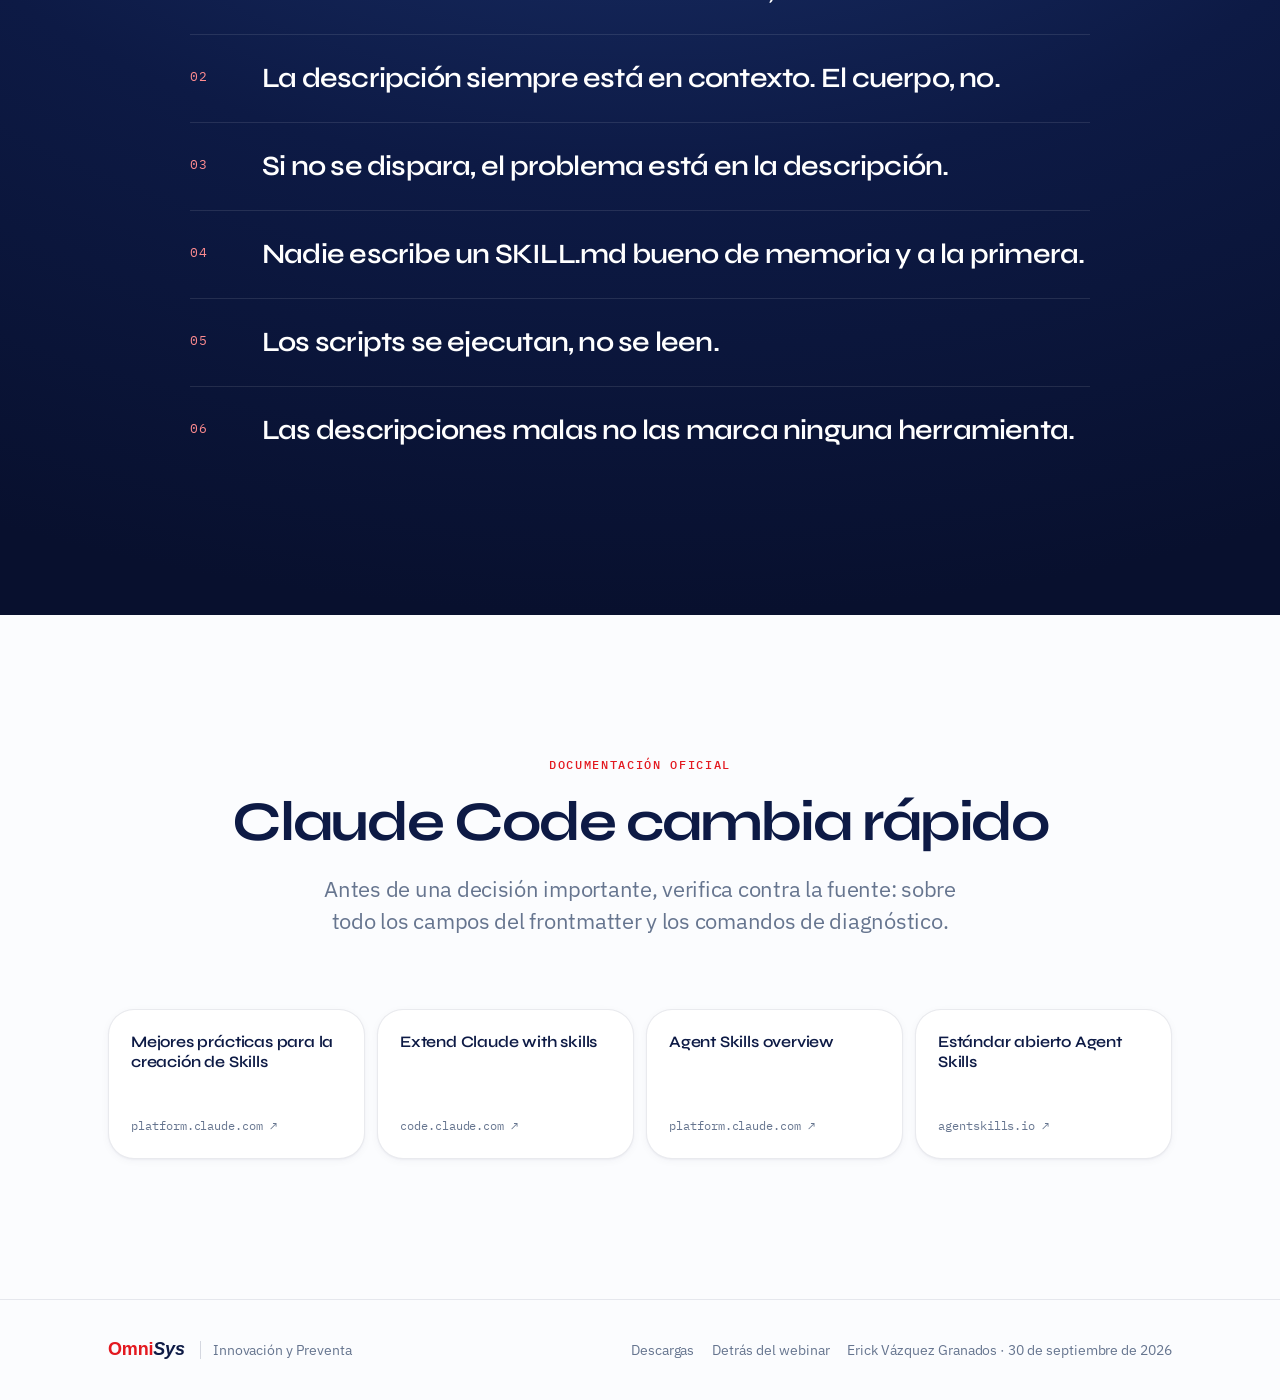
==== commit d8a9e002: "Rediseño para asistentes: demos, visor de skills y corridas, documentación del webinar - La document" ====
--- a/index.html
+++ b/index.html
@@ -4,10 +4,10 @@
 <meta charset="UTF-8">
 <meta name="viewport" content="width=device-width, initial-scale=1, viewport-fit=cover">
 <meta name="theme-color" content="#0D1A45">
-<title>Skills con Claude Code · Materiales del taller · OmniSys</title>
-<meta name="description" content="Conocimiento, laboratorios, skills de ejemplo, plantillas y plan de adopción del taller Skills con Claude Code. Descarga todo el material.">
-<meta property="og:title" content="Skills con Claude Code · Materiales del taller">
-<meta property="og:description" content="Deja de repetir el mismo prompt. Enséñaselo una vez. Todo el material para llevar skills a tu empresa.">
+<title>Skills con Claude Code · Webinar OmniSys</title>
+<meta name="description" content="El material del webinar Skills con Claude Code: conceptos, las seis demos, el prompt destilador, el kit de trece skills y la guía de tus primeros 30 días.">
+<meta property="og:title" content="Skills con Claude Code · Webinar OmniSys">
+<meta property="og:description" content="Deja de repetir el mismo prompt. Enséñaselo una vez.">
 <meta property="og:type" content="website">
 <link rel="icon" href="data:image/svg+xml,%3Csvg xmlns='http://www.w3.org/2000/svg' viewBox='0 0 64 64'%3E%3Crect width='64' height='64' rx='14' fill='%230D1A45'/%3E%3Ctext x='32' y='43' font-family='Verdana' font-weight='700' font-size='30' fill='%23FF3A41' text-anchor='middle'%3EO%3C/text%3E%3C/svg%3E">
 <link rel="preconnect" href="https://fonts.googleapis.com">
@@ -16,20 +16,20 @@
 <link rel="stylesheet" href="assets/estilos.css">
 <script>document.documentElement.classList.add("js");</script>
 </head>
-<body>
+<body data-base="">
 
 <a class="skip" href="#contenido">Saltar al contenido</a>
 
-<!-- ── barra translúcida ── -->
-<header class="nav" id="nav">
+<header class="nav on-dark" id="nav">
   <div class="nav-in">
     <a class="brand" href="#inicio" aria-label="OmniSys, inicio"><span class="o">Omni</span><span class="s">Sys</span></a>
     <nav class="nav-links" aria-label="Secciones">
-      <a href="#conocimiento">Conocimiento</a>
-      <a href="#sesion">Sesión</a>
-      <a href="#laboratorios">Laboratorios</a>
+      <a href="#conceptos">Conceptos</a>
+      <a href="#demos">Las demos</a>
+      <a href="#destilador">Destilador</a>
       <a href="#descargas">Descargas</a>
-      <a href="#empresa">En tu empresa</a>
+      <a href="#treinta">30 días</a>
+      <a href="webinar/">Detrás del webinar</a>
     </nav>
     <a class="btn btn-sm btn-red" href="#descargas">
       <svg aria-hidden="true" viewBox="0 0 20 20"><path d="M10 3v10m0 0 4-4m-4 4-4-4M4 16h12"/></svg>
@@ -40,71 +40,68 @@
 
 <main id="contenido">
 
-<!-- ── portada ── -->
+<!-- ═════ portada ═════ -->
 <section class="hero" id="inicio">
-  <div class="hero-glow" aria-hidden="true"></div>
-  <div class="hero-in">
-    <div class="rise">
-      <p class="kicker">Taller en vivo · 30 de septiembre de 2026 · Materiales</p>
-      <h1>Skills con <span class="g">Claude Code</span></h1>
-      <p class="claim">Deja de repetir el mismo prompt. Enséñaselo una vez.</p>
-      <p class="lede">Aquí está lo que vimos y lo que te llevas: el manual, la tarjeta de referencia, la guía de tus primeros 30 días, el prompt destilador y un kit con trece skills listas para instalar en tu equipo.</p>
-      <div class="hero-cta">
-        <a class="btn btn-red btn-lg dl" href="descargas/material-para-llevar.zip" data-id="material" download>
-          <svg aria-hidden="true" viewBox="0 0 20 20"><path d="M10 3v10m0 0 4-4m-4 4-4-4M4 16h12"/></svg>
-          <span>Material para llevarte</span>
-          <small data-peso="material">ZIP</small>
-        </a>
-        <a class="btn btn-glass btn-lg dl" href="descargas/kit-asistente-skills-claude-code.zip" data-id="kit" download>
-          <svg aria-hidden="true" viewBox="0 0 20 20"><path d="M10 3v10m0 0 4-4m-4 4-4-4M4 16h12"/></svg>
-          <span>Kit del asistente</span>
-          <small data-peso="kit">ZIP</small>
-        </a>
-      </div>
-    </div>
-
-    <div class="term rise" aria-label="Ejemplo de skill en la terminal">
-      <div class="tbar"><i style="background:#FF5F57"></i><i style="background:#FEBC2E"></i><i style="background:#28C840"></i><span>~/.claude/skills/resumiendo-cambios/SKILL.md</span></div>
-<pre class="tbody"><span class="dim">---</span>
-<span class="k">name:</span> <span class="v">resumiendo-cambios</span>
-<span class="k">description:</span> <span class="v">Resume los cambios sin commitear
-  y señala lo riesgoso. Úsala cuando el
-  usuario pregunte qué cambió o pida un commit.</span>
+  <div class="wrap hero-in">
+    <p class="kicker rise"><i></i>Webinar · 30 de septiembre de 2026</p>
+    <h1 class="rise d1">Skills con <span class="g">Claude Code</span></h1>
+    <p class="claim rise d2">Deja de repetir el mismo prompt. Enséñaselo una vez.</p>
+    <p class="lede rise d2">Tu referencia después de la transmisión: los conceptos, las seis demos tal como las viste, el prompt destilador y un kit de trece skills listas para instalar en tu equipo.</p>
+    <div class="hero-cta rise d3">
+      <a class="btn btn-red btn-lg dl" href="descargas/material-para-llevar.zip" data-id="material" download>
+        <svg aria-hidden="true" viewBox="0 0 20 20"><path d="M10 3v10m0 0 4-4m-4 4-4-4M4 16h12"/></svg>
+        <span>Material para llevarte</span><small data-peso="material">ZIP</small>
+      </a>
+      <a class="btn btn-glass btn-lg dl" href="descargas/kit-asistente-skills-claude-code.zip" data-id="kit" download>
+        <svg aria-hidden="true" viewBox="0 0 20 20"><path d="M10 3v10m0 0 4-4m-4 4-4-4M4 16h12"/></svg>
+        <span>Kit del asistente</span><small data-peso="kit">ZIP</small>
+      </a>
+    </div>
+
+    <div class="window rise" aria-label="Una skill en la terminal">
+      <div class="window-bar"><i style="background:#FF5F57"></i><i style="background:#FEBC2E"></i><i style="background:#28C840"></i><span>~/.claude/skills/redactando-commits/SKILL.md</span></div>
+<pre><span class="dim">---</span>
+<span class="k">name:</span> <span class="v">redactando-commits</span>
+<span class="k">description:</span> <span class="v">Redacta el mensaje de commit a partir de los
+  cambios preparados, siguiendo commits convencionales.
+  Úsala cuando el usuario pida un commit o un mensaje de commit.</span>
 <span class="dim">---</span>
 
-<span class="v">&gt; ¿qué cambié hoy?</span>
-<span class="ok">✓ skill cargada · 3 archivos · 1 riesgo</span></pre>
+<span class="me">&gt; dame un mensaje de commit para esto</span>
+<span class="ok">✓ skill cargada sin escribir /</span>
+<span class="v">feat(facturas): agrega cupones de descuento</span></pre>
     </div>
 
     <dl class="facts rise">
-      <div><dt>Duración</dt><dd>3 horas</dd></div>
-      <div><dt>Teclado</dt><dd>92 min</dd></div>
-      <div><dt>Laboratorios</dt><dd>6</dd></div>
+      <div><dt>Duración</dt><dd>90 min</dd></div>
+      <div><dt>Demos en vivo</dt><dd>6</dd></div>
       <div><dt>Skills en el kit</dt><dd>13</dd></div>
+      <div><dt>Documentos</dt><dd>5</dd></div>
     </dl>
   </div>
 </section>
 
-<!-- ── conocimiento ── -->
-<section class="sec" id="conocimiento">
+<!-- ═════ conceptos ═════ -->
+<section class="sec" id="conceptos">
   <div class="wrap">
     <header class="shead rv">
-      <p class="eyebrow">Conocimiento general</p>
+      <p class="eyebrow">Conceptos</p>
       <h2>La descripción está siempre en contexto. El cuerpo, no.</h2>
-      <p>Ese es todo el truco. Lo demás son las decisiones que se desprenden de él.</p>
+      <p class="lead">Ese es todo el mecanismo. Lo demás son decisiones que se desprenden de él.</p>
     </header>
 
-    <div class="seg rv" role="tablist" aria-label="Temas">
-      <span class="seg-ind" aria-hidden="true"></span>
-      <button role="tab" aria-selected="true" aria-controls="t-anat" id="b-anat">Anatomía</button>
-      <button role="tab" aria-selected="false" aria-controls="t-desc" id="b-desc" tabindex="-1">Descripción</button>
-      <button role="tab" aria-selected="false" aria-controls="t-lib" id="b-lib" tabindex="-1">Libertad</button>
-      <button role="tab" aria-selected="false" aria-controls="t-capa" id="b-capa" tabindex="-1">Qué capa</button>
-      <button role="tab" aria-selected="false" aria-controls="t-diag" id="b-diag" tabindex="-1">Diagnóstico</button>
-    </div>
-
-    <div class="panels rv">
-      <!-- anatomía -->
+    <div class="seg-wrap">
+      <div class="seg" role="tablist" aria-label="Temas">
+        <span class="seg-ind" aria-hidden="true"></span>
+        <button role="tab" aria-selected="true" aria-controls="t-anat" id="b-anat">Anatomía</button>
+        <button role="tab" aria-selected="false" aria-controls="t-desc" id="b-desc" tabindex="-1">Descripción</button>
+        <button role="tab" aria-selected="false" aria-controls="t-lib" id="b-lib" tabindex="-1">Libertad</button>
+        <button role="tab" aria-selected="false" aria-controls="t-capa" id="b-capa" tabindex="-1">Qué capa</button>
+        <button role="tab" aria-selected="false" aria-controls="t-diag" id="b-diag" tabindex="-1">Diagnóstico</button>
+      </div>
+    </div>
+
+    <div class="panels card rv">
       <div class="panel" role="tabpanel" id="t-anat" aria-labelledby="b-anat">
         <div class="split">
           <div>
@@ -114,16 +111,16 @@
             <div class="tbl-wrap"><table class="tbl">
               <thead><tr><th>Nivel</th><th>Ruta</th><th>Alcance</th></tr></thead>
               <tbody>
-                <tr><td>Personal</td><td><code>~/.claude/skills/&lt;nombre&gt;/</code></td><td>Todos tus proyectos</td></tr>
-                <tr><td>Proyecto</td><td><code>.claude/skills/&lt;nombre&gt;/</code></td><td>Ese repo, viaja con git</td></tr>
+                <tr><td>Personal</td><td><code>~/.claude/skills/</code></td><td>Todos tus proyectos</td></tr>
+                <tr><td>Proyecto</td><td><code>.claude/skills/</code></td><td>Ese repo, viaja con git</td></tr>
                 <tr><td>Plugin</td><td>empaquetada</td><td>Espacio de nombres propio</td></tr>
-                <tr><td>Administrada</td><td>configuración de la organización</td><td>Toda la empresa</td></tr>
+                <tr><td>Administrada</td><td>organización</td><td>Toda la empresa</td></tr>
               </tbody>
             </table></div>
-            <p class="note">La que usarás en equipo es la de <b>proyecto</b>: se versiona con el código y llega con el <code>git clone</code>.</p>
+            <p class="note" style="margin-top:14px">La que usarás en equipo es la de <b>proyecto</b>: se versiona con el código y llega con el <code>git clone</code>.</p>
           </div>
           <div class="code">
-            <div class="code-h"><span>mi-skill/SKILL.md</span><button class="copy" data-copy="anat" aria-label="Copiar ejemplo">Copiar</button></div>
+            <div class="code-h"><span>mi-skill/SKILL.md</span><button class="copy" type="button" data-copy="anat">Copiar</button></div>
 <pre id="anat"><span class="c-dim">---</span>
 <span class="c-k">name:</span> resumiendo-cambios
 <span class="c-k">description:</span> Resume los cambios sin commitear
@@ -144,29 +141,27 @@
         </div>
       </div>
 
-      <!-- descripción -->
       <div class="panel" role="tabpanel" id="t-desc" aria-labelledby="b-desc" hidden>
         <h3>El campo que decide todo</h3>
         <p>Es lo único que Claude ve para decidir si tu skill aplica. Si está mal, la skill no existe.</p>
         <div class="formula"><span>qué hace</span><em>+</em><span>cuándo usarla</span></div>
-        <div class="rules">
-          <div class="rule"><b>Tercera persona</b><p>Se inyecta en la indicación del sistema.</p><p class="ok">Analiza documentos y aplica el formato del equipo.</p><p class="bad">Te puedo ayudar con tus documentos.</p></div>
-          <div class="rule"><b>Caso principal al inicio</b><p>Si se recorta, se recorta por el final.</p></div>
-          <div class="rule"><b>Tus palabras, no las del manual</b><p class="ok">Úsala cuando el usuario mencione README, documentación o formato.</p><p class="bad">Úsala para la gestión documental del repositorio.</p></div>
-          <div class="rule"><b>Tope de 1,536 caracteres</b><p>Combinado con <code>when_to_use</code>. Se trunca por el final.</p></div>
+        <div class="grid-2">
+          <div class="tile"><b>Tercera persona</b><p>Se inyecta en la indicación del sistema.</p><p class="ok">Analiza documentos y aplica el formato del equipo.</p><p class="bad">Te puedo ayudar con tus documentos.</p></div>
+          <div class="tile"><b>Tus palabras, no las del manual</b><p class="ok">Úsala cuando el usuario mencione README, documentación o formato.</p><p class="bad">Úsala para la gestión documental del repositorio.</p></div>
+          <div class="tile"><b>Caso principal al inicio</b><p>Si se recorta, se recorta por el final.</p></div>
+          <div class="tile"><b>Tope de 1,536 caracteres</b><p>Combinado con <code>when_to_use</code>. Se trunca por el final.</p></div>
         </div>
         <h4>El nombre</h4>
         <p>Gerundio que describe la actividad, solo minúsculas, números y guiones, máximo 64 caracteres. <b>El nombre del directorio define el comando</b>, no el campo <code>name</code>.</p>
-        <div class="chips"><span class="chip ok">resumiendo-cambios</span><span class="chip ok">revisando-prs</span><span class="chip ok">generando-migraciones</span><span class="chip bad">helper</span><span class="chip bad">utils</span><span class="chip bad">mi-skill</span></div>
-      </div>
-
-      <!-- libertad -->
+        <div class="chips"><span class="chip ok">resumiendo-cambios</span><span class="chip ok">revisando-prs</span><span class="chip ok">generando-pruebas</span><span class="chip bad">helper</span><span class="chip bad">utils</span><span class="chip bad">mi-skill</span></div>
+      </div>
+
       <div class="panel" role="tabpanel" id="t-lib" aria-labelledby="b-lib" hidden>
         <h3>La pregunta no es cuánto detalle poner. Es qué tan frágil es la tarea.</h3>
-        <div class="grados">
-          <div class="grado"><span class="lvl lvl-a">Alta</span><p class="q">Varios caminos sirven</p><p>Dirección general, en prosa.</p><p class="ex">Revisión de código, análisis de estructura</p></div>
-          <div class="grado"><span class="lvl lvl-m">Media</span><p class="q">Hay un patrón preferido</p><p>Plantilla o script con parámetros.</p><p class="ex">Mensajes de commit, reportes</p></div>
-          <div class="grado"><span class="lvl lvl-b">Baja</span><p class="q">La secuencia importa</p><p>Comando exacto, prohibido variarlo.</p><p class="ex">Migraciones, despliegues</p></div>
+        <div class="grid-3" style="margin:24px 0 8px">
+          <div class="tile"><span class="lvl lvl-a">Alta</span><p class="q">Varios caminos sirven</p><p>Dirección general, en prosa.</p><p>Revisión de código, análisis de estructura.</p></div>
+          <div class="tile"><span class="lvl lvl-m">Media</span><p class="q">Hay un patrón preferido</p><p>Plantilla o script con parámetros.</p><p>Mensajes de commit, reportes.</p></div>
+          <div class="tile"><span class="lvl lvl-b">Baja</span><p class="q">La secuencia importa</p><p>Comando exacto, prohibido variarlo.</p><p>Migraciones, despliegues.</p></div>
         </div>
         <h4>Revelación progresiva</h4>
         <div class="split">
@@ -183,27 +178,24 @@
         </div>
       </div>
 
-      <!-- capa -->
       <div class="panel" role="tabpanel" id="t-capa" aria-labelledby="b-capa" hidden>
         <h3>¿Hace falta siempre, a veces, o sin excepción?</h3>
         <div class="layers">
           <div class="layer"><code>CLAUDE.md</code><p>Hecho permanente del proyecto</p></div>
-          <div class="layer is-skill"><code>Skill</code><p>Procedimiento o material de referencia</p></div>
+          <div class="layer hl"><code>Skill</code><p>Procedimiento o material de referencia</p></div>
           <div class="layer"><code>Subagente</code><p>Tarea con contexto aislado y rol propio</p></div>
           <div class="layer"><code>Hook</code><p>Regla que debe cumplirse siempre</p></div>
           <div class="layer"><code>Servidor MCP</code><p>Acceso a un sistema externo</p></div>
         </div>
-        <div class="tie">
-          <div><p class="eyebrow sm">Desempate 1</p><p><b>CLAUDE.md o skill</b> → ¿hace falta en <em>cada</em> conversación, o solo en <em>algunas</em>?</p></div>
-          <div><p class="eyebrow sm">Desempate 2</p><p><b>Skill o hook</b> → ¿confío en que el modelo <em>decida</em> aplicarlo?</p></div>
-        </div>
-      </div>
-
-      <!-- diagnóstico -->
+        <div class="grid-2 tie">
+          <div><p class="eyebrow" style="margin-bottom:8px">Desempate 1</p><p><b>CLAUDE.md o skill</b> → ¿hace falta en <em>cada</em> conversación, o solo en <em>algunas</em>?</p></div>
+          <div><p class="eyebrow" style="margin-bottom:8px">Desempate 2</p><p><b>Skill o hook</b> → ¿confío en que el modelo <em>decida</em> aplicarlo?</p></div>
+        </div>
+      </div>
+
       <div class="panel" role="tabpanel" id="t-diag" aria-labelledby="b-diag" hidden>
         <h3>Si no se dispara sola, el problema casi nunca está en el cuerpo</h3>
-        <div class="tbl-wrap">
-        <table class="tbl">
+        <div class="tbl-wrap"><table class="tbl">
           <thead><tr><th>Síntoma</th><th>Causa más probable</th><th>Qué revisas</th></tr></thead>
           <tbody>
             <tr><td>No se activa nunca</td><td>Descripción sin tus palabras reales, o en 1ª/2ª persona</td><td><code>description</code></td></tr>
@@ -214,22 +206,20 @@
             <tr><td>A veces sí, a veces no</td><td>Referencias a dos niveles</td><td>Aplana a uno</td></tr>
             <tr><td>La invocación se aborta</td><td>Un comando <code>!</code> falló</td><td>Pruébalo a mano</td></tr>
           </tbody>
-        </table>
-        </div>
-        <div class="chips mono"><span class="chip">/skills</span><span class="chip">/doctor</span><span class="chip">/context</span><span class="chip">claude --debug</span></div>
-      </div>
-    </div>
-
-    <!-- ciclo A/B -->
-    <div class="cycle rv">
-      <div class="cycle-h">
+        </table></div>
+        <div class="chips"><span class="chip">/skills</span><span class="chip">/doctor</span><span class="chip">/context</span><span class="chip">claude --debug</span></div>
+      </div>
+    </div>
+
+    <div class="dark-card cycle rv">
+      <div>
         <p class="eyebrow">El método</p>
-        <h3>Así se escribe una skill de verdad: Claude A y Claude B</h3>
-        <p>Nadie escribe un buen <code>SKILL.md</code> de memoria y a la primera.</p>
-      </div>
-      <ol class="cycle-steps">
+        <h3>Claude A resuelve. Claude B comprueba.</h3>
+        <p style="margin-top:12px">Nadie escribe un <code>SKILL.md</code> bueno de memoria y a la primera.</p>
+      </div>
+      <ol>
         <li><span class="who a">A</span><p>Resuelve la tarea con prompting normal. Fíjate en qué contexto tuviste que dar.</p></li>
-        <li><span class="who a">A</span><p>Pide <code>crea una skill que capture este patrón</code> y recorta lo que Claude ya sabe.</p></li>
+        <li><span class="who a">A</span><p>Pega el destilador y recorta lo que Claude ya sabe.</p></li>
         <li><span class="who b">B</span><p>Sesión nueva. Pide la tarea en lenguaje natural, <b>sin</b> escribir <code>/</code>.</p></li>
         <li><span class="who a">A</span><p>¿No se disparó? Corrige la <b>descripción</b>. ¿Hizo otra cosa? Corrige el <b>cuerpo</b>.</p></li>
       </ol>
@@ -237,64 +227,94 @@
   </div>
 </section>
 
-<!-- ── sesión ── -->
-<section class="sec alt" id="sesion">
+<!-- ═════ demos ═════ -->
+<section class="sec sec-alt" id="demos">
+  <div class="wrap rail-head rv">
+    <header class="shead">
+      <p class="eyebrow">Lo que viste en vivo</p>
+      <h2>Seis demos, en el orden de la transmisión</h2>
+      <p class="lead">Cada una trae la corrida completa, capturada paso a paso. Ábrela para repasarla sin volver a ver el video.</p>
+    </header>
+    <div class="rail-ctrl" data-rail="rail-demos">
+      <button class="prev" type="button" aria-label="Demo anterior"><svg viewBox="0 0 20 20"><path d="M12.5 4.5 7 10l5.5 5.5"/></svg></button>
+      <button class="next" type="button" aria-label="Demo siguiente"><svg viewBox="0 0 20 20"><path d="M7.5 4.5 13 10l-5.5 5.5"/></svg></button>
+    </div>
+  </div>
+
+  <div class="rail" id="rail-demos" tabindex="0" aria-label="Demos del webinar, desliza para ver más">
+    <div class="rail-track">
+      <article class="demo card">
+        <div class="demo-top"><span class="demo-n">01</span><span class="demo-t">0:02</span></div>
+        <h3>La skill en tres minutos</h3>
+        <p>Una skill funcionando antes de saber qué es. La promesa se demuestra, no se enuncia.</p>
+        <blockquote>Todo eso estaba escrito en un archivo, una sola vez.</blockquote>
+        <button class="btn btn-soft btn-sm" type="button" data-run="R1" aria-haspopup="dialog">Leer la corrida</button>
+      </article>
+      <article class="demo card">
+        <div class="demo-top"><span class="demo-n">02</span><span class="demo-t">0:15</span></div>
+        <h3>Anatomía de un SKILL.md</h3>
+        <p>Descripción siempre en contexto, cuerpo solo al invocar. El concepto del que depende todo lo demás.</p>
+        <blockquote>La descripción siempre está en contexto. El cuerpo, no.</blockquote>
+        <button class="btn btn-soft btn-sm" type="button" data-run="D2" aria-haspopup="dialog">Ver el archivo</button>
+      </article>
+      <article class="demo card">
+        <div class="demo-top"><span class="demo-n">03</span><span class="demo-t">0:27</span></div>
+        <h3>La descripción, A/B en vivo</h3>
+        <p>La misma skill con dos descripciones. Una nunca se activa, la otra sí. Lo único que cambió fue el texto.</p>
+        <blockquote>Si no se dispara, el problema está en la descripción.</blockquote>
+        <button class="btn btn-soft btn-sm" type="button" data-run="R3" aria-haspopup="dialog">Leer la corrida</button>
+      </article>
+      <article class="demo card key">
+        <div class="demo-top"><span class="demo-n">04</span><span class="demo-t">0:47</span></div>
+        <h3>El destilador</h3>
+        <p>La que vas a usar mañana: convertir una conversación que ya funcionó en una skill reutilizable.</p>
+        <blockquote>Nadie escribe un SKILL.md bueno de memoria y a la primera.</blockquote>
+        <button class="btn btn-soft btn-sm" type="button" data-run="R4" aria-haspopup="dialog">Leer la corrida</button>
+      </article>
+      <article class="demo card">
+        <div class="demo-top"><span class="demo-n">05</span><span class="demo-t">1:05</span></div>
+        <h3>Multiarchivo y script</h3>
+        <p>Una skill que ejecuta código, y el patrón que evita la solicitud de permiso.</p>
+        <blockquote>Los scripts se ejecutan, no se leen.</blockquote>
+        <button class="btn btn-soft btn-sm" type="button" data-run="R5" aria-haspopup="dialog">Leer la corrida</button>
+      </article>
+      <article class="demo card">
+        <div class="demo-top"><span class="demo-n">06</span><span class="demo-t">1:12</span></div>
+        <h3>La skill que no funciona</h3>
+        <p>Diagnóstico de una skill saboteada. Las fallas más caras son las que ninguna herramienta señala.</p>
+        <blockquote>Las descripciones malas no las marca ninguna herramienta.</blockquote>
+        <button class="btn btn-soft btn-sm" type="button" data-run="R6" aria-haspopup="dialog">Leer la corrida</button>
+      </article>
+    </div>
+  </div>
+
   <div class="wrap">
-    <header class="shead rv">
-      <p class="eyebrow">La sesión</p>
-      <h2>Tres horas, y el reloj manda</h2>
-      <p>54 minutos de exposición y 92 de teclado. Nadie escucha más de diez minutos seguidos sin escribir algo.</p>
-    </header>
-    <ol class="agenda rv">
-      <li><time>9:00</time><div><b>Apertura</b><p>Se construye una skill en vivo, en menos de tres minutos, sin diapositivas.</p></div></li>
-      <li><time>9:12</time><div><b>Qué son las skills</b><p>Dónde viven, cómo se activan y por qué casi no cuestan contexto.</p></div></li>
-      <li class="core"><time>9:34</time><div><b>Tu primera skill</b><p>La construyes tú, sobre un caso que ya repites en tu trabajo.</p></div></li>
-      <li><time>10:12</time><div><b>Grados de libertad y multiarchivo</b><p>Cuánta libertad darle a Claude según qué tan frágil sea la tarea.</p></div></li>
-      <li class="brk"><time>10:40</time><div><b>Receso</b></div></li>
-      <li><time>10:50</time><div><b>Skills frente a las otras capas</b><p>Cuándo skill, cuándo CLAUDE.md, subagente, hook o servidor MCP.</p></div></li>
-      <li><time>11:12</time><div><b>Compartir y diagnosticar</b><p>Publicas la tuya, corres la de alguien más y arreglas una skill saboteada.</p></div></li>
-      <li><time>11:48</time><div><b>Cierre</b><p>Compromisos y siguiente paso.</p></div></li>
-    </ol>
-  </div>
-</section>
-
-<!-- ── laboratorios ── -->
-<section class="sec" id="laboratorios">
-  <div class="wrap">
-    <header class="shead rv">
-      <p class="eyebrow">Material práctico</p>
-      <h2>Seis laboratorios, manos al teclado</h2>
-      <p>Cada hoja trae qué vas a lograr, los pasos, cuándo está terminado y qué hacer si algo falla. Sirven igual para repetirlos con tu equipo.</p>
-    </header>
-    <div class="labs">
-      <article class="lab rv"><span class="n">01</span><h3>Inventario de skills</h3><p>Qué skills existen ya en tu máquina y de dónde viene cada una.</p><p class="meta">8 min · individual</p></article>
-      <article class="lab rv featured"><span class="n">02</span><h3>Tu primera skill</h3><p>Una skill tuya, sobre un caso real, que se dispara sola sin escribir <code>/</code>.</p><p class="meta">20 min · en pareja · el central</p></article>
-      <article class="lab rv"><span class="n">03</span><h3>Partir la skill</h3><p>La misma skill en tres archivos, con el grado de libertad decidido a conciencia.</p><p class="meta">12 min · en pareja</p></article>
-      <article class="lab rv"><span class="n">04</span><h3>Qué capa usar</h3><p>Cinco casos reales, cinco capas. Dos no tienen respuesta única.</p><p class="meta">6 min · salas de 3 a 4</p></article>
-      <article class="lab rv"><span class="n">05</span><h3>Publicar y clonar</h3><p>Saca tu skill de tu máquina y corre la de alguien más sin explicación.</p><p class="meta">6 min · individual</p></article>
-      <article class="lab rv"><span class="n">06</span><h3>La skill saboteada</h3><p>Tres fallas escondidas: frontmatter, descripción y rutas. Encuéntralas.</p><p class="meta">9 min · en pareja</p></article>
-    </div>
-  </div>
-</section>
-
-<!-- ── destilador ── -->
+    <a class="more card pressable rv" href="webinar/">
+      <span class="more-ic" aria-hidden="true"><svg viewBox="0 0 26 26"><path d="M6 3.5h9l5 5V22a.5.5 0 0 1-.5.5h-13.5a.5.5 0 0 1-.5-.5V4a.5.5 0 0 1 .5-.5Z"/><path d="M14.5 3.5v5h5M9.5 13h7M9.5 17h7"/></svg></span>
+      <div><h3>Detrás del webinar</h3><p>El guion de las demos, el playbook, el banco de preguntas y el ambiente para reproducir todo en tu máquina.</p></div>
+      <span class="chev" aria-hidden="true">›</span>
+    </a>
+  </div>
+</section>
+
+<!-- ═════ destilador ═════ -->
 <section class="sec" id="destilador">
-  <div class="wrap">
-    <div class="distill rv">
-      <div>
-        <p class="eyebrow">El componente que más vas a usar</p>
-        <h2>El prompt destilador</h2>
-        <p>Cada vez que resuelvas algo con Claude y pienses «esto lo voy a volver a necesitar», pégalo en esa misma conversación. Ya contiene todo lo que la skill necesita: el contexto que diste, las correcciones que hiciste y el resultado que aceptaste.</p>
-        <ul class="ticks">
-          <li>Terminaste una tarea y el resultado te sirvió</li>
-          <li>Tuviste que corregir a Claude dos o tres veces</li>
-          <li>Diste contexto que vas a tener que volver a dar</li>
-        </ul>
-        <p class="note">La versión completa, con el análisis de seis preguntas y la variante para equipo, viene en el material para llevarte.</p>
-      </div>
-      <div class="code">
-        <div class="code-h"><span>Variante corta · pégala al final de la conversación</span><button class="copy" data-copy="destilar" aria-label="Copiar prompt destilador">Copiar</button></div>
-<pre id="destilar">Destila esta conversación en un SKILL.md de Claude Code.
+  <div class="wrap distill">
+    <div class="rv">
+      <p class="eyebrow">El componente que más vas a usar</p>
+      <h2>El prompt destilador</h2>
+      <p class="lead">Cuando resuelvas algo con Claude y pienses «esto lo voy a volver a necesitar», pégalo en esa misma conversación.</p>
+      <p>La conversación ya contiene todo lo que la skill necesita: el contexto que diste, las correcciones que hiciste y el resultado que aceptaste.</p>
+      <ul class="ticks">
+        <li>Terminaste una tarea y el resultado te sirvió</li>
+        <li>Tuviste que corregir a Claude dos o tres veces</li>
+        <li>Diste contexto que vas a tener que volver a dar</li>
+      </ul>
+      <p class="note">La versión completa, con el análisis de seis preguntas y la variante para equipo, viene en el material para llevarte y como skill <code>destilando-conversacion</code> en el kit.</p>
+    </div>
+    <div class="code rv">
+      <div class="code-h"><span>Variante corta · pégala al final de la conversación</span><button class="copy" type="button" data-copy="destilar">Copiar</button></div>
+<pre id="destilar" class="wrapp">Destila esta conversación en un SKILL.md de Claude Code.
 
 Nombre en gerundio. Descripción en tercera persona con la fórmula
 [qué hace] + "Úsala cuando..." usando las palabras que yo usé de verdad
@@ -303,95 +323,87 @@
 Menos de 60 líneas. Termina con un comentario del grado de libertad.
 
 Dame el archivo y el mkdir. Nada más.</pre>
-      </div>
-    </div>
-  </div>
-</section>
-
-<!-- ── descargas ── -->
-<section class="sec alt" id="descargas">
+    </div>
+  </div>
+</section>
+
+<!-- ═════ descargas ═════ -->
+<section class="sec sec-alt" id="descargas">
   <div class="wrap">
     <header class="shead rv">
       <p class="eyebrow">Descargas</p>
       <h2>Dos paquetes para llevarte</h2>
-      <p>Lo que se lee de corrido va en PDF. Lo que se copia, se pega o se instala se queda en markdown, su formato nativo. Todo descarga directo, sin salir de esta página.</p>
+      <p class="lead">Lo que se lee va en PDF. Lo que se copia, se pega o se instala se queda en markdown. Todo descarga aquí mismo, sin salir de la página.</p>
     </header>
 
     <div class="packs">
-      <article class="pack rv" id="paquete-material">
-        <div class="pack-h">
-          <span class="pack-n">Paquete 1</span>
-          <h3>Material para llevarte</h3>
-          <p>Para leer, imprimir y consultar. Cinco archivos.</p>
-          <a class="btn btn-red btn-lg dl" href="descargas/material-para-llevar.zip" data-id="material" download>
-            <svg aria-hidden="true" viewBox="0 0 20 20"><path d="M10 3v10m0 0 4-4m-4 4-4-4M4 16h12"/></svg>
-            <span>Descargar paquete</span><small data-peso="material">ZIP</small>
-          </a>
-        </div>
+      <article class="pack card rv" id="paquete-material">
+        <span class="pack-n">Paquete 1</span>
+        <h3>Material para llevarte</h3>
+        <p>Para leer, imprimir y consultar.</p>
+        <a class="btn btn-red btn-lg dl" href="descargas/material-para-llevar.zip" data-id="material" download>
+          <svg aria-hidden="true" viewBox="0 0 20 20"><path d="M10 3v10m0 0 4-4m-4 4-4-4M4 16h12"/></svg>
+          <span>Descargar paquete</span><small data-peso="material">ZIP</small>
+        </a>
         <ul class="files" id="lista-material"></ul>
       </article>
 
-      <article class="pack pack-dark rv" id="paquete-kit">
-        <div class="pack-h">
-          <span class="pack-n">Paquete 2</span>
-          <h3>Kit del asistente</h3>
-          <p>Trece skills funcionando, tres plantillas, el destilador, las fuentes editables y todo el material navegable en un solo HTML.</p>
-          <a class="btn btn-light btn-lg dl" href="descargas/kit-asistente-skills-claude-code.zip" data-id="kit" download>
-            <svg aria-hidden="true" viewBox="0 0 20 20"><path d="M10 3v10m0 0 4-4m-4 4-4-4M4 16h12"/></svg>
-            <span>Descargar kit</span><small data-peso="kit">ZIP</small>
-          </a>
-        </div>
+      <article class="pack dark-card rv" id="paquete-kit">
+        <span class="pack-n">Paquete 2</span>
+        <h3>Kit del asistente</h3>
+        <p>Trece skills funcionando, tres plantillas, el destilador, las fuentes editables y todo navegable en un solo HTML.</p>
+        <a class="btn btn-white btn-lg dl" href="descargas/kit-asistente-skills-claude-code.zip" data-id="kit" download>
+          <svg aria-hidden="true" viewBox="0 0 20 20"><path d="M10 3v10m0 0 4-4m-4 4-4-4M4 16h12"/></svg>
+          <span>Descargar kit</span><small data-peso="kit">ZIP</small>
+        </a>
 <pre class="tree tree-dark">kit/
 ├── 00-EMPIEZA-AQUI.md
 ├── 03-PROMPT-DESTILADOR.md
-├── KIT-COMPLETO.html      <span class="c-dim">← todo navegable, sin conexión</span>
-├── PDF/                   <span class="c-dim">← manual, tarjeta, 30 días</span>
-├── kit-skills/            <span class="c-dim">← 13 skills en 4 dominios</span>
-├── 04-PLANTILLAS/         <span class="c-dim">← mínima, multiarchivo, baja libertad</span>
-└── fuente-editable/       <span class="c-dim">← markdown de los PDF</span></pre>
-      </article>
-    </div>
-
-    <div class="group rv">
-      <div class="group-h"><h3>Las trece skills del kit</h3><p>Léelas antes de escribir las tuyas: muestran las decisiones, no solo las reglas.</p></div>
-      <div class="cats" id="lista-kit"></div>
-    </div>
+├── KIT-COMPLETO.html   <span class="c-dim">← todo, sin conexión</span>
+├── PDF/                <span class="c-dim">← manual, tarjeta, 30 días</span>
+├── kit-skills/         <span class="c-dim">← 13 skills, 4 dominios</span>
+├── 04-PLANTILLAS/      <span class="c-dim">← tres puntos de partida</span>
+└── fuente-editable/    <span class="c-dim">← markdown de los PDF</span></pre>
+      </article>
+    </div>
+
+    <div class="cats" id="lista-kit"></div>
 
     <div class="install rv">
       <div class="code">
-        <div class="code-h"><span>Una categoría completa</span><button class="copy" data-copy="i-cat" aria-label="Copiar">Copiar</button></div>
+        <div class="code-h"><span>Una categoría completa</span><button class="copy" type="button" data-copy="i-cat">Copiar</button></div>
 <pre id="i-cat">cp -r kit-skills/calidad-documental/* ~/.claude/skills/</pre>
       </div>
       <div class="code">
-        <div class="code-h"><span>Para todo un equipo, en un repositorio</span><button class="copy" data-copy="i-team" aria-label="Copiar">Copiar</button></div>
+        <div class="code-h"><span>Para todo un equipo, en un repositorio</span><button class="copy" type="button" data-copy="i-team">Copiar</button></div>
 <pre id="i-team">mkdir -p .claude/skills
 cp -r kit-skills/desarrollo/* .claude/skills/
-git add .claude/skills && git commit -m "add: kit de skills de desarrollo"</pre>
-      </div>
-    </div>
-    <p class="note center-t">Verifica en Claude Code con <code>/skills</code>. Deben aparecer.</p>
-  </div>
-</section>
-
-<!-- ── en tu empresa ── -->
-<section class="sec" id="empresa">
+git add .claude/skills && git commit -m "add: kit de skills"</pre>
+      </div>
+    </div>
+    <p class="note center" style="margin-top:18px">Toca cualquier skill para leerla completa. Verifica la instalación en Claude Code con <code>/skills</code>.</p>
+  </div>
+</section>
+
+<!-- ═════ 30 días ═════ -->
+<section class="sec" id="treinta">
   <div class="wrap">
     <header class="shead rv">
       <p class="eyebrow">Tus primeros 30 días</p>
       <h2>Para que esto no se quede en el webinar</h2>
-      <p>La mayoría de quienes ven un webinar no aplican nada. No es falta de interés: es que no hay un siguiente paso concreto. Este es el siguiente paso.</p>
+      <p class="lead">La mayoría de quienes ven un webinar no aplican nada. No es falta de interés: es que no hay un siguiente paso concreto. Este es.</p>
     </header>
 
     <ol class="road rv">
-      <li><span class="wk">Día 1 · 20 min</span><h3>Instala y observa</h3><p>Copia <code>redactando-commits</code>, pide un mensaje de commit y fíjate en que no escribiste <code>/</code>. Anota tu caso y destílalo.</p></li>
-      <li><span class="wk">Semana 1</span><h3>Úsala, no la mejores</h3><p>Tres usos reales mínimo. Una línea cada vez que tropiece. Sin datos de uso, las mejoras son suposiciones.</p></li>
-      <li><span class="wk">Semana 2</span><h3>Una corrección y una más</h3><p>Corrige una sola cosa con el ciclo. Construye la segunda en otra categoría: sale en la mitad del tiempo.</p></li>
-      <li><span class="wk">Semana 3</span><h3>Llévala al equipo</h3><p>La que más usaste, limpia con la variante para equipo del destilador. Súbela y pide una prueba sin explicar nada.</p></li>
-      <li><span class="wk">Semana 4</span><h3>Mide y decide</h3><p>¿Cuántas en uso real? ¿Cuál no se invocó en dos semanas? ¿Alguien más las usa? Corre <code>auditando-skills</code>.</p></li>
+      <li class="card"><span class="wk">Día 1 · 20 min</span><h3>Instala y observa</h3><p>Copia <code>redactando-commits</code>, pide un mensaje de commit y fíjate en que no escribiste <code>/</code>.</p></li>
+      <li class="card"><span class="wk">Semana 1</span><h3>Úsala, no la mejores</h3><p>Tres usos reales. Una línea cada vez que tropiece. Sin datos de uso, las mejoras son suposiciones.</p></li>
+      <li class="card"><span class="wk">Semana 2</span><h3>Una corrección y una más</h3><p>Corrige una sola cosa. Construye la segunda en otra categoría: sale en la mitad del tiempo.</p></li>
+      <li class="card"><span class="wk">Semana 3</span><h3>Llévala al equipo</h3><p>Límpiala con la variante para equipo del destilador. Pide una prueba sin explicar nada.</p></li>
+      <li class="card"><span class="wk">Semana 4</span><h3>Mide y decide</h3><p>¿Cuántas en uso real? ¿Cuál no se invocó en dos semanas? Corre <code>auditando-skills</code>.</p></li>
     </ol>
 
     <div class="split tight">
-      <div class="checklist rv">
+      <div class="checklist card rv">
         <div class="checklist-h">
           <h3>Antes de dar una skill por terminada</h3>
           <span class="prog" aria-live="polite"><b id="chk-n">0</b>/9</span>
@@ -408,11 +420,11 @@
           <li><label><input type="checkbox"><span>Versionada en el repositorio</span></label></li>
           <li><label><input type="checkbox"><span>Otra persona la ejecutó sin explicación previa</span></label></li>
         </ul>
-        <p class="note">Se guarda en tu navegador. Úsala para cada skill nueva.</p>
-      </div>
-
-      <div class="rv">
-        <div class="levels errors">
+        <p class="note" style="margin:10px 0 0">Se guarda en tu navegador. Úsala para cada skill nueva.</p>
+      </div>
+
+      <div class="stack">
+        <div class="numbered card rv">
           <h3>Los tres errores que hacen que esto se abandone</h3>
           <ol>
             <li><b>Empezar por la skill perfecta</b><span>La primera debe ser fea y útil. La perfecta nunca se termina.</span></li>
@@ -420,55 +432,52 @@
             <li><b>Mejorarla sin usarla</b><span>Las mejoras que se te ocurren en abstracto casi nunca son las que el uso revela.</span></li>
           </ol>
         </div>
-        <div class="levels">
+        <div class="numbered navy card rv">
           <h3>Semana 4 · qué hacer con cada respuesta</h3>
-          <div class="tbl-wrap"><table class="tbl">
-            <tbody>
-              <tr><td>Tienes 1 en uso</td><td>Suficiente. Es más de lo que tiene la mayoría</td></tr>
-              <tr><td>Tienes 3 o más</td><td>Revisa si alguna se solapa con otra</td></tr>
-              <tr><td>Una no se usó en 2 semanas</td><td>Bórrala. Una skill que miente es peor que ninguna</td></tr>
-              <tr><td>Nadie más las usa</td><td>Pregunta por qué. Suele ser que no saben que existen</td></tr>
-            </tbody>
-          </table></div>
-        </div>
-        <p class="note warn">Antes de ejecutar una skill que no escribiste, lee su <code>allowed-tools</code>. Preaprueba, no restringe.</p>
-      </div>
-    </div>
-  </div>
-</section>
-
-<!-- ── frases ── -->
+          <ol>
+            <li><b>Tienes 1 en uso</b><span>Suficiente. Es más de lo que tiene la mayoría.</span></li>
+            <li><b>Tienes 3 o más</b><span>Revisa si alguna se solapa con otra.</span></li>
+            <li><b>Una no se usó en 2 semanas</b><span>Bórrala. Una skill que miente es peor que ninguna.</span></li>
+            <li><b>Nadie más las usa</b><span>Pregunta por qué. Suele ser que no saben que existen.</span></li>
+          </ol>
+        </div>
+        <p class="note warn rv">Antes de ejecutar una skill que no escribiste, lee su <code>allowed-tools</code>. Preaprueba, no restringe.</p>
+      </div>
+    </div>
+  </div>
+</section>
+
+<!-- ═════ frases ═════ -->
 <section class="sec quotes" id="frases">
   <div class="wrap">
     <header class="shead rv">
-      <p class="eyebrow on-dark">Para llevarte</p>
-      <h2>Las siete frases del taller</h2>
+      <p class="eyebrow">Para llevarte</p>
+      <h2>Seis frases, una por demo</h2>
     </header>
     <ol class="q-list rv">
-      <li>La descripción está siempre en contexto. El cuerpo, no. Ese es todo el truco.</li>
-      <li>Si la skill no se dispara sola, el problema casi nunca está en el cuerpo. Está en la descripción.</li>
-      <li>La pregunta no es cuánto detalle poner. Es qué tan frágil es la tarea.</li>
-      <li>La pregunta no es qué herramienta usar. Es si esto hace falta siempre, a veces, o sin excepción.</li>
-      <li>Una skill que solo funciona en tu máquina es una nota personal. En el repo es infraestructura.</li>
-      <li>Las fallas de sintaxis las encuentra el validador. Las descripciones malas solo las encuentra el uso.</li>
-      <li>Solo agrega lo que Claude no sabe ya.</li>
+      <li>Todo eso estaba escrito en un archivo, una sola vez.</li>
+      <li>La descripción siempre está en contexto. El cuerpo, no.</li>
+      <li>Si no se dispara, el problema está en la descripción.</li>
+      <li>Nadie escribe un SKILL.md bueno de memoria y a la primera.</li>
+      <li>Los scripts se ejecutan, no se leen.</li>
+      <li>Las descripciones malas no las marca ninguna herramienta.</li>
     </ol>
   </div>
 </section>
 
-<!-- ── documentación ── -->
+<!-- ═════ documentación ═════ -->
 <section class="sec" id="recursos">
   <div class="wrap">
     <header class="shead rv">
       <p class="eyebrow">Documentación oficial</p>
       <h2>Claude Code cambia rápido</h2>
-      <p>Verifica contra estas fuentes, sobre todo los campos del frontmatter y los comandos de diagnóstico.</p>
+      <p class="lead">Antes de una decisión importante, verifica contra la fuente: sobre todo los campos del frontmatter y los comandos de diagnóstico.</p>
     </header>
     <div class="docs rv">
-      <a href="https://platform.claude.com/docs/es/agents-and-tools/agent-skills/best-practices" target="_blank" rel="noopener"><b>Mejores prácticas para la creación de Skills</b><span>platform.claude.com</span></a>
-      <a href="https://code.claude.com/docs/en/skills" target="_blank" rel="noopener"><b>Extend Claude with skills</b><span>code.claude.com</span></a>
-      <a href="https://platform.claude.com/docs/en/agents-and-tools/agent-skills/overview" target="_blank" rel="noopener"><b>Agent Skills overview</b><span>platform.claude.com</span></a>
-      <a href="https://agentskills.io" target="_blank" rel="noopener"><b>Estándar abierto Agent Skills</b><span>agentskills.io</span></a>
+      <a class="card pressable" href="https://platform.claude.com/docs/es/agents-and-tools/agent-skills/best-practices" target="_blank" rel="noopener"><b>Mejores prácticas para la creación de Skills</b><span>platform.claude.com</span></a>
+      <a class="card pressable" href="https://code.claude.com/docs/en/skills" target="_blank" rel="noopener"><b>Extend Claude with skills</b><span>code.claude.com</span></a>
+      <a class="card pressable" href="https://platform.claude.com/docs/en/agents-and-tools/agent-skills/overview" target="_blank" rel="noopener"><b>Agent Skills overview</b><span>platform.claude.com</span></a>
+      <a class="card pressable" href="https://agentskills.io" target="_blank" rel="noopener"><b>Estándar abierto Agent Skills</b><span>agentskills.io</span></a>
     </div>
   </div>
 </section>
@@ -481,7 +490,11 @@
       <span class="brand"><span class="o">Omni</span><span class="s">Sys</span></span>
       <span class="foot-t">Innovación y Preventa</span>
     </div>
-    <p>Taller impartido por Erick Vázquez Granados · 30 de septiembre de 2026</p>
+    <nav aria-label="Pie">
+      <a href="#descargas">Descargas</a>
+      <a href="webinar/">Detrás del webinar</a>
+      <span>Erick Vázquez Granados · 30 de septiembre de 2026</span>
+    </nav>
   </div>
 </footer>
 
--- a/assets/estilos.css
+++ b/assets/estilos.css
@@ -1,475 +1,597 @@
-/* ══ OmniSys · tokens ══ */
+/* ════════════════════════════════════════════════════════════════
+   OmniSys · Skills con Claude Code
+   Sistema visual: tokens OmniSys + principios de interfaz fluida
+   (respuesta inmediata, resortes interrumpibles, materiales, tipografía
+   con tracking por tamaño, accesibilidad de movimiento y transparencia).
+   ════════════════════════════════════════════════════════════════ */
+
+/* ── tokens ── */
 :root{
-  --red:#E31920; --red-hot:#FF3A41; --navy:#1B3068; --night:#0D1A45;
-  --ink:#0D1A45; --ink-2:#2A3850; --ink-3:#5E7282;
-  --bg:#FFFFFF; --bg-alt:#F7F9FC; --surface:#FFFFFF;
-  --line:rgba(27,48,104,.13); --line-2:rgba(27,48,104,.22);
-  --ok:#1E8A4C; --bad:#C4161C; --accent:#1B3068;
-  --nav-bg:rgba(255,255,255,.72);
-  --shadow:0 22px 54px rgba(13,26,69,.10);
-  --f:"IBM Plex Sans",system-ui,sans-serif;
-  --f-d:"Syne","IBM Plex Sans",sans-serif;
-  --f-m:"IBM Plex Mono",ui-monospace,monospace;
-  --spring:cubic-bezier(.16,1,.3,1);   /* amortiguado, sin rebote */
-  --w:1080px;
+  /* marca */
+  --red:#E31920; --red-hot:#FF3A41; --red-soft:#FF8C90;
+  --navy:#1B3068; --night:#0D1A45; --abyss:#08102E; --sky:#8FB0F0; --sky-2:#7FA3E8;
+
+  /* superficie clara */
+  --bg:#FBFCFE; --bg-2:#F2F5FA; --surface:#FFFFFF; --surface-2:#F7F9FC;
+  --ink:#0D1A45; --ink-2:#34425C; --ink-3:#66758F;
+  --hair:rgba(13,26,69,.09); --hair-2:rgba(13,26,69,.16);
+  --ok:#17804A; --bad:#C4161C; --accent:#1B3068; --accent-2:#2F4F9E;
+  --glass:rgba(251,252,254,.72); --glass-edge:rgba(255,255,255,.6);
+  --shadow-1:0 1px 2px rgba(13,26,69,.04),0 2px 8px rgba(13,26,69,.04);
+  --shadow-2:0 1px 2px rgba(13,26,69,.05),0 12px 32px -8px rgba(13,26,69,.12);
+  --shadow-3:0 2px 6px rgba(13,26,69,.06),0 30px 80px -20px rgba(13,26,69,.28);
+
+  /* tipografía · la escala crece con el tamaño de texto del usuario (rem) */
+  --f:"IBM Plex Sans",system-ui,-apple-system,sans-serif;
+  --f-d:"Syne","IBM Plex Sans",system-ui,sans-serif;
+  --f-m:"IBM Plex Mono",ui-monospace,SFMono-Regular,monospace;
+  --t-hero:clamp(2.75rem,1.2rem + 6.4vw,6.25rem);
+  --t-h2:clamp(2rem,1.3rem + 2.8vw,3.5rem);
+  --t-h3:clamp(1.25rem,1.1rem + .5vw,1.5rem);
+  --t-lead:clamp(1.125rem,1rem + .5vw,1.375rem);
+  --t-body:1.0625rem; --t-sm:.9375rem;
+
+  /* ritmo */
+  --r-md:18px; --r-lg:26px; --r-xl:34px;
+  --gut:clamp(16px,4vw,28px);
+  --sec:clamp(88px,11vw,152px);
+  --w:1120px; --w-text:680px;
+
+  /* movimiento · curva equivalente a un resorte críticamente amortiguado */
+  --ease:cubic-bezier(.22,1,.36,1);
+  --ease-press:cubic-bezier(.2,0,0,1);
   color-scheme:light;
 }
 @media (prefers-color-scheme:dark){
   :root{
-    --ink:#EEF2FB; --ink-2:#C9D3E6; --ink-3:#8E9BB5;
-    --bg:#070E26; --bg-alt:#0B1433; --surface:#0F1A3E;
-    --line:rgba(160,180,230,.14); --line-2:rgba(160,180,230,.26);
-    --ok:#5FD08A; --bad:#FF6B70; --accent:#8FB0F0;
-    --nav-bg:rgba(7,14,38,.66);
-    --shadow:0 22px 54px rgba(0,0,0,.4);
+    --bg:#060C22; --bg-2:#0A1330; --surface:#0E1838; --surface-2:#122044;
+    --ink:#F1F4FB; --ink-2:#C6D0E4; --ink-3:#8C9AB6;
+    --hair:rgba(170,190,240,.10); --hair-2:rgba(170,190,240,.2);
+    --ok:#5FD08A; --bad:#FF6B70; --accent:#9DB9F4; --accent-2:#BCD0FA;
+    --glass:rgba(6,12,34,.68); --glass-edge:rgba(255,255,255,.08);
+    --shadow-1:0 1px 2px rgba(0,0,0,.3);
+    --shadow-2:0 1px 2px rgba(0,0,0,.3),0 16px 40px -12px rgba(0,0,0,.5);
+    --shadow-3:0 2px 6px rgba(0,0,0,.3),0 40px 90px -20px rgba(0,0,0,.7);
     color-scheme:dark;
   }
 }
 
-*{box-sizing:border-box}
-html{scroll-behavior:smooth;scroll-padding-top:76px;-webkit-text-size-adjust:100%;text-size-adjust:100%}
-body{margin:0;background:var(--bg);color:var(--ink-2);font-family:var(--f);font-size:17px;line-height:1.6;letter-spacing:-.005em;-webkit-font-smoothing:antialiased;overflow-x:hidden;-webkit-tap-highlight-color:transparent}
-h1,h2,h3,h4{margin:0;font-family:var(--f-d);font-weight:700;color:var(--ink);line-height:1.12}
-h2{letter-spacing:-.035em} h3{letter-spacing:-.02em} h4{letter-spacing:-.01em}
-p{margin:0 0 14px}
-a{color:var(--accent)}
-b{color:var(--ink);font-weight:600}
-code{font-family:var(--f-m);font-size:.86em;background:var(--bg-alt);border:1px solid var(--line);padding:1px 6px;border-radius:6px;letter-spacing:0;word-break:break-word}
-.skip{position:absolute;left:-999px;top:8px;z-index:100;background:var(--night);color:#fff;padding:10px 16px;border-radius:10px}
+/* ── base ── */
+*,*::before,*::after{box-sizing:border-box}
+html{-webkit-text-size-adjust:100%;text-size-adjust:100%;scroll-padding-top:84px}
+body{margin:0;background:var(--bg);color:var(--ink-2);font-family:var(--f);font-size:var(--t-body);line-height:1.55;letter-spacing:-.003em;
+  -webkit-font-smoothing:antialiased;-moz-osx-font-smoothing:grayscale;text-rendering:optimizeLegibility;overflow-x:hidden;-webkit-tap-highlight-color:transparent}
+h1,h2,h3,h4{margin:0;font-family:var(--f-d);color:var(--ink);font-weight:700;text-wrap:balance}
+h2{font-size:var(--t-h2);line-height:1.04;letter-spacing:-.04em}
+h3{font-size:var(--t-h3);line-height:1.2;letter-spacing:-.022em}
+h4{font-size:1.0625rem;line-height:1.3;letter-spacing:-.012em}
+p{margin:0 0 1em;text-wrap:pretty}
+a{color:var(--accent);text-decoration-thickness:1px;text-underline-offset:3px}
+b,strong{color:var(--ink);font-weight:600}
+code{font-family:var(--f-m);font-size:.84em;letter-spacing:0;background:var(--bg-2);border:1px solid var(--hair);padding:.1em .42em;border-radius:6px;word-break:break-word}
+svg{display:block}
+button{font:inherit;color:inherit}
+:focus-visible{outline:2px solid var(--red-hot);outline-offset:3px;border-radius:8px}
+.skip{position:absolute;left:-999px;top:10px;z-index:200;background:var(--night);color:#fff;padding:10px 16px;border-radius:12px}
 .skip:focus{left:16px}
-:focus-visible{outline:2px solid var(--red-hot);outline-offset:3px;border-radius:6px}
-
-.brand{font-family:Verdana,Geneva,sans-serif;font-weight:700;font-size:19px;color:var(--ink);text-decoration:none;letter-spacing:-.01em}
+
+.wrap{max-width:var(--w);margin:0 auto;padding:0 var(--gut)}
+.sec{padding:var(--sec) 0}
+.sec-alt{background:var(--bg-2)}
+.eyebrow{font-family:var(--f-m);font-size:.75rem;letter-spacing:.14em;text-transform:uppercase;color:var(--red);margin:0 0 18px;font-weight:500}
+.shead{max-width:820px;margin:0 auto clamp(40px,6vw,72px);text-align:center}
+.shead .lead{margin:22px auto 0;max-width:var(--w-text)}
+.lead{font-size:var(--t-lead);line-height:1.45;letter-spacing:-.012em;color:var(--ink-3)}
+.note{font-size:var(--t-sm);color:var(--ink-3)}
+.center{text-align:center}
+
+/* marca */
+.brand{font-family:Verdana,Geneva,sans-serif;font-weight:700;font-size:1.125rem;color:var(--ink);text-decoration:none;letter-spacing:-.01em;white-space:nowrap}
 .brand .o{color:var(--red)} .brand .s{font-style:italic}
 
-/* ── barra translúcida ── */
-.nav{position:fixed;inset:0 0 auto 0;z-index:50;padding-top:env(safe-area-inset-top);transition:background .4s,box-shadow .4s}
-.nav-in{max-width:var(--w);margin:0 auto;height:60px;padding:0 20px;display:flex;align-items:center;gap:24px}
-.nav .brand{color:#fff}
-.nav .brand .o{color:var(--red-hot)}
-.nav-links{display:flex;gap:4px;margin-left:auto}
-.nav-links a{font-size:14px;font-weight:500;color:rgba(231,236,247,.78);text-decoration:none;padding:7px 12px;border-radius:100px;transition:color .25s,background .25s}
-.nav-links a:hover{color:#fff;background:rgba(255,255,255,.08)}
-.nav.solid{background:var(--nav-bg);-webkit-backdrop-filter:blur(20px) saturate(180%);backdrop-filter:blur(20px) saturate(180%);box-shadow:0 1px 0 var(--line)}
-.nav.solid .brand{color:var(--ink)} .nav.solid .brand .o{color:var(--red)}
-.nav.solid .nav-links a{color:var(--ink-3)}
-.nav.solid .nav-links a:hover{color:var(--ink);background:var(--bg-alt)}
-.nav.solid .nav-links a.on{color:var(--ink);background:var(--bg-alt)}
-
-/* ── botones ── */
-.btn{--h:44px;display:inline-flex;align-items:center;justify-content:center;gap:9px;min-height:var(--h);padding:0 20px;border-radius:100px;border:1px solid transparent;
-  font-family:var(--f);font-size:15px;font-weight:600;letter-spacing:-.01em;text-decoration:none;cursor:pointer;white-space:nowrap;
-  transition:transform .5s var(--spring),background .25s,box-shadow .5s var(--spring),border-color .25s;user-select:none;-webkit-user-select:none}
+/* ── barra · material translúcido con borde de desplazamiento ── */
+.nav{position:fixed;inset:0 0 auto 0;z-index:80;padding-top:env(safe-area-inset-top);
+  background:var(--glass);-webkit-backdrop-filter:blur(24px) saturate(180%);backdrop-filter:blur(24px) saturate(180%);
+  transition:background .4s var(--ease)}
+.nav::after{content:"";position:absolute;left:0;right:0;top:100%;height:18px;pointer-events:none;
+  background:linear-gradient(to bottom,rgba(13,26,69,.06),transparent);opacity:0;transition:opacity .4s var(--ease)}
+.nav.scrolled::after{opacity:1}
+.nav-in{max-width:var(--w);margin:0 auto;height:56px;padding:0 var(--gut);display:flex;align-items:center;gap:20px}
+.nav-links{display:flex;gap:2px;margin-left:auto}
+.nav-links a{font-size:.875rem;font-weight:500;color:var(--ink-3);text-decoration:none;padding:7px 12px;border-radius:999px;transition:color .2s,background .2s}
+.nav-links a:hover{color:var(--ink)}
+.nav-links a.on{color:var(--ink);background:var(--bg-2)}
+/* sobre la portada oscura */
+.nav.on-dark{background:rgba(8,16,46,.42)}
+.nav.on-dark .brand{color:#fff} .nav.on-dark .brand .o{color:var(--red-hot)}
+.nav.on-dark .nav-links a{color:rgba(231,236,247,.72)}
+.nav.on-dark .nav-links a:hover{color:#fff}
+.nav.on-dark::after{background:linear-gradient(to bottom,rgba(0,0,0,.18),transparent)}
+@media (prefers-color-scheme:dark){.nav::after{background:linear-gradient(to bottom,rgba(0,0,0,.3),transparent)}}
+
+/* ── botones · la respuesta vive en el pointerdown ── */
+.btn{--h:44px;position:relative;display:inline-flex;align-items:center;justify-content:center;gap:9px;min-height:var(--h);padding:0 20px;border-radius:999px;
+  border:1px solid transparent;font-family:var(--f);font-size:.9375rem;font-weight:600;letter-spacing:-.01em;line-height:1;text-decoration:none;cursor:pointer;
+  white-space:nowrap;user-select:none;-webkit-user-select:none;touch-action:manipulation;
+  transition:transform .45s var(--ease),background-color .2s,border-color .2s,box-shadow .45s var(--ease),color .2s}
 .btn svg{width:18px;height:18px;flex:none;fill:none;stroke:currentColor;stroke-width:2;stroke-linecap:round;stroke-linejoin:round}
-.btn small{font-family:var(--f-m);font-size:11px;font-weight:400;opacity:.7;letter-spacing:.02em}
-/* respuesta al presionar: inmediata */
-.btn.press,.btn:active{transform:scale(.97);transition:transform .1s ease-out}
-.btn-sm{--h:36px;padding:0 14px;font-size:14px}
-.btn-lg{--h:54px;padding:0 26px;font-size:16px}
-.btn-red{background:var(--red);color:#fff;box-shadow:0 8px 24px rgba(227,25,32,.28)}
-.btn-red:hover{background:#CC141B}
-.btn-navy{background:var(--navy);color:#fff}
-.btn-navy:hover{background:var(--night)}
-.btn-glass{background:rgba(255,255,255,.08);color:#fff;border-color:rgba(255,255,255,.2);-webkit-backdrop-filter:blur(14px);backdrop-filter:blur(14px)}
-.btn-glass:hover{background:rgba(255,255,255,.14)}
-.btn-ghost{background:transparent;color:var(--ink);border-color:var(--line-2)}
-.btn-ghost:hover{border-color:var(--ink);}
-.btn.done{background:var(--ok);color:#fff;border-color:transparent;box-shadow:none}
-.btn.busy{opacity:.85;pointer-events:none}
-@media (prefers-color-scheme:dark){.btn-navy{background:#2A4590}.btn-navy:hover{background:#34529F}.btn.done{color:#06240F}}
+.btn small{font-family:var(--f-m);font-size:.6875rem;font-weight:400;letter-spacing:.02em;opacity:.72}
+.btn.is-pressed{transform:scale(.965);transition:transform .1s var(--ease-press)}
+.btn-sm{--h:34px;padding:0 14px;font-size:.8125rem;gap:7px}
+.btn-sm svg{width:15px;height:15px}
+.btn-lg{--h:54px;padding:0 26px;font-size:1rem}
+.btn-red{background:var(--red);color:#fff;box-shadow:0 1px 0 rgba(255,255,255,.2) inset,0 10px 24px -8px rgba(227,25,32,.55)}
+.btn-red:hover{background:#D0141B}
+.btn-ink{background:var(--ink);color:var(--bg)}
+.btn-ink:hover{background:var(--accent-2)}
+.btn-soft{background:var(--bg-2);color:var(--ink);border-color:var(--hair)}
+.btn-soft:hover{background:var(--surface);border-color:var(--hair-2)}
+.btn-glass{background:rgba(255,255,255,.1);color:#fff;border-color:rgba(255,255,255,.22);-webkit-backdrop-filter:blur(16px) saturate(160%);backdrop-filter:blur(16px) saturate(160%)}
+.btn-glass:hover{background:rgba(255,255,255,.16)}
+.btn-white{background:#fff;color:var(--night)}
+.btn-white:hover{background:#E8EEFA}
+.btn.is-busy{pointer-events:none}
+.btn.is-done{background:var(--ok);color:#fff;border-color:transparent;box-shadow:none}
 
 /* ── portada ── */
-.hero{position:relative;overflow:hidden;color:#E7ECF7;background:linear-gradient(168deg,#1B3068 0%,#0D1A45 58%,#08102E 100%);
-  padding:calc(120px + env(safe-area-inset-top)) 20px 64px}
-.hero-glow{position:absolute;inset:0;pointer-events:none}
-.hero-glow::before{content:"";position:absolute;top:-30%;left:-10%;width:900px;height:900px;background:radial-gradient(circle,rgba(70,110,220,.30),transparent 62%);filter:blur(40px)}
-.hero-glow::after{content:"";position:absolute;bottom:-20%;right:-12%;width:520px;height:520px;border-radius:50%;background:radial-gradient(circle,rgba(227,25,32,.18),transparent 66%);filter:blur(30px)}
-.hero-in{position:relative;max-width:var(--w);margin:0 auto;display:grid;grid-template-columns:minmax(0,1.1fr) minmax(360px,.9fr);gap:48px 56px;align-items:center}
-.kicker{font-family:var(--f-m);font-size:12px;letter-spacing:.18em;text-transform:uppercase;color:#8FB0F0;margin-bottom:20px}
-.hero h1{font-size:clamp(40px,6.4vw,76px);font-weight:800;color:#fff;letter-spacing:-.05em;line-height:1.0}
-.hero h1 .g{background:linear-gradient(95deg,#7FA3E8,#D4E0F8);-webkit-background-clip:text;background-clip:text;color:transparent}
-.claim{font-family:var(--f-d);font-weight:600;font-size:clamp(20px,2.4vw,26px);color:#fff;letter-spacing:-.025em;line-height:1.3;margin:22px 0 14px}
-.lede{font-size:17px;color:rgba(231,236,247,.74);max-width:52ch;line-height:1.6}
-.hero-cta{display:flex;flex-wrap:wrap;gap:12px;margin-top:30px}
-.facts{grid-column:1/-1;display:grid;grid-template-columns:repeat(4,1fr);margin:8px 0 0;border:1px solid rgba(255,255,255,.14);border-radius:18px;background:rgba(255,255,255,.05);-webkit-backdrop-filter:blur(16px);backdrop-filter:blur(16px)}
-.facts div{padding:18px 22px;position:relative}
-.facts div+div::before{content:"";position:absolute;left:0;top:24%;height:52%;width:1px;background:rgba(255,255,255,.14)}
-.facts dt{font-family:var(--f-m);font-size:11px;letter-spacing:.14em;text-transform:uppercase;color:rgba(231,236,247,.52);margin-bottom:4px}
-.facts dd{margin:0;font-family:var(--f-d);font-size:clamp(22px,3vw,30px);font-weight:800;color:#fff;letter-spacing:-.04em;line-height:1.1;font-variant-numeric:tabular-nums}
-
-/* terminal */
-.term{background:rgba(6,12,34,.72);border:1px solid rgba(255,255,255,.1);border-radius:18px;overflow:hidden;box-shadow:0 40px 90px rgba(0,0,0,.4);-webkit-backdrop-filter:blur(10px);backdrop-filter:blur(10px)}
-.tbar{display:flex;align-items:center;gap:7px;padding:13px 16px;border-bottom:1px solid rgba(255,255,255,.08)}
-.tbar i{width:11px;height:11px;border-radius:50%;flex:none}
-.tbar span{margin-left:8px;font-family:var(--f-m);font-size:11.5px;color:rgba(231,236,247,.45);overflow:hidden;text-overflow:ellipsis;white-space:nowrap}
-.tbody{margin:0;padding:22px 24px 26px;font-family:var(--f-m);font-size:13.5px;line-height:1.85;color:#C9D6F2;white-space:pre-wrap;letter-spacing:0}
-.tbody .k{color:#7FA3E8} .tbody .v{color:#E7ECF7} .tbody .ok{color:#5FD08A} .tbody .dim{color:rgba(201,214,242,.4)}
-
-/* entrada */
-@keyframes rise{from{opacity:0;transform:translateY(22px)}to{opacity:1;transform:none}}
-.js .rise{animation:rise .95s var(--spring) both}
-.js .rise:nth-child(2){animation-delay:.12s} .js .rise:nth-child(3){animation-delay:.22s}
-
-/* ── secciones ── */
-.sec{padding:104px 20px}
-.sec.alt{background:var(--bg-alt);border-block:1px solid var(--line)}
-.wrap{max-width:var(--w);margin:0 auto}
-.eyebrow{display:inline-flex;align-items:center;gap:8px;font-family:var(--f-m);font-size:12px;letter-spacing:.16em;text-transform:uppercase;color:var(--accent);margin:0 0 14px}
-.eyebrow::before{content:"";width:6px;height:6px;border-radius:50%;background:var(--red)}
-.eyebrow.sm{font-size:11px;margin-bottom:8px}
-.shead{max-width:760px;margin:0 auto 52px;text-align:center}
-.shead h2{font-size:clamp(30px,4.4vw,48px);text-wrap:balance}
-.shead p:not(.eyebrow){font-size:clamp(17px,1.9vw,19px);color:var(--ink-3);margin:16px auto 0;max-width:56ch;text-wrap:pretty}
-.note{font-size:14px;color:var(--ink-3);margin-top:14px}
-.note.warn{border-left:3px solid var(--red);padding:4px 0 4px 12px}
-
-/* revelado al hacer scroll */
-.js .rv{opacity:0;transform:translateY(26px);transition:opacity .9s var(--spring),transform .9s var(--spring)}
+.hero{position:relative;overflow:hidden;color:#E7ECF7;text-align:center;
+  background:radial-gradient(120% 80% at 50% 0%,#23408A 0%,#12235A 38%,var(--night) 62%,var(--abyss) 100%);
+  padding:calc(132px + env(safe-area-inset-top)) 0 clamp(72px,9vw,120px)}
+.hero::before{content:"";position:absolute;left:50%;top:38%;width:1100px;height:700px;transform:translateX(-50%);pointer-events:none;
+  background:radial-gradient(closest-side,rgba(127,163,232,.22),transparent);filter:blur(20px)}
+.hero::after{content:"";position:absolute;right:-8%;bottom:-18%;width:560px;height:560px;border-radius:50%;pointer-events:none;
+  background:radial-gradient(closest-side,rgba(227,25,32,.22),transparent)}
+.hero-in{position:relative;z-index:1}
+.kicker{display:inline-flex;align-items:center;gap:10px;font-family:var(--f-m);font-size:.75rem;letter-spacing:.14em;text-transform:uppercase;color:var(--sky);
+  padding:7px 14px;border-radius:999px;background:rgba(255,255,255,.06);border:1px solid rgba(255,255,255,.12);margin:0 0 30px}
+.kicker i{width:6px;height:6px;border-radius:50%;background:var(--red-hot);box-shadow:0 0 0 4px rgba(255,58,65,.18)}
+.hero h1{font-size:var(--t-hero);font-weight:800;line-height:.98;letter-spacing:-.052em;color:#fff;margin:0 auto}
+@media (min-width:721px){.hero h1 .g{display:inline-block;white-space:nowrap}}
+.hero h1 .g{background:linear-gradient(100deg,#9DB9F4 10%,#E4ECFB 90%);-webkit-background-clip:text;background-clip:text;color:transparent}
+.hero .claim{font-family:var(--f-d);font-weight:600;font-size:clamp(1.25rem,1rem + 1vw,1.75rem);letter-spacing:-.025em;line-height:1.25;color:#fff;margin:28px auto 0;max-width:30ch}
+.hero .lede{font-size:var(--t-body);line-height:1.6;color:rgba(231,236,247,.72);max-width:56ch;margin:18px auto 0}
+.hero .lede a{color:#fff}
+.hero-cta{display:flex;flex-wrap:wrap;gap:12px;justify-content:center;margin-top:38px}
+
+/* ventana de terminal · material oscuro elevado */
+.window{position:relative;max-width:780px;margin:clamp(56px,7vw,84px) auto 0;text-align:left;border-radius:22px;overflow:hidden;
+  background:linear-gradient(180deg,rgba(18,30,72,.86),rgba(8,14,40,.92));border:1px solid rgba(255,255,255,.1);
+  box-shadow:0 1px 0 rgba(255,255,255,.08) inset,0 50px 100px -30px rgba(0,0,0,.6);-webkit-backdrop-filter:blur(20px);backdrop-filter:blur(20px)}
+.window-bar{display:flex;align-items:center;gap:8px;padding:14px 18px;border-bottom:1px solid rgba(255,255,255,.07)}
+.window-bar i{width:12px;height:12px;border-radius:50%;flex:none}
+.window-bar span{margin-left:10px;font-family:var(--f-m);font-size:.75rem;color:rgba(231,236,247,.45);overflow:hidden;text-overflow:ellipsis;white-space:nowrap}
+.window pre{margin:0;padding:24px 28px 30px;font-family:var(--f-m);font-size:.84375rem;line-height:1.85;color:#C9D6F2;white-space:pre-wrap;letter-spacing:0}
+.window .k{color:var(--sky-2)} .window .v{color:#EEF2FB} .window .ok{color:#6BDC96} .window .dim{color:rgba(201,214,242,.38)} .window .me{color:#fff;font-weight:500}
+
+.facts{display:grid;grid-template-columns:repeat(4,1fr);max-width:780px;margin:22px auto 0;padding:0;border-radius:20px;
+  background:rgba(255,255,255,.05);border:1px solid rgba(255,255,255,.1)}
+.facts div{padding:18px 20px;position:relative;text-align:left}
+.facts div+div::before{content:"";position:absolute;left:0;top:24%;height:52%;width:1px;background:rgba(255,255,255,.12)}
+.facts dt{font-family:var(--f-m);font-size:.6875rem;letter-spacing:.12em;text-transform:uppercase;color:rgba(231,236,247,.5);margin-bottom:4px}
+.facts dd{margin:0;font-family:var(--f-d);font-size:clamp(1.375rem,1.1rem + 1vw,1.875rem);font-weight:800;color:#fff;letter-spacing:-.045em;line-height:1.1;font-variant-numeric:tabular-nums}
+
+/* entrada de portada: una sola vez, sin bloquear nada */
+@keyframes rise{from{opacity:0;transform:translateY(18px)}to{opacity:1;transform:none}}
+@keyframes materialize{from{opacity:0;transform:translateY(24px) scale(.97);filter:blur(8px)}to{opacity:1;transform:none;filter:none}}
+.js .rise{animation:rise .9s var(--ease) both}
+.js .rise.d1{animation-delay:.06s} .js .rise.d2{animation-delay:.14s} .js .rise.d3{animation-delay:.22s}
+.js .window.rise,.js .facts.rise,.js .checkpoint.rise{animation:materialize 1.1s var(--ease) .3s both}
+
+/* revelado al desplazar */
+.js .rv{opacity:0;transform:translateY(20px);transition:opacity .8s var(--ease),transform .8s var(--ease)}
 .js .rv.in{opacity:1;transform:none}
 
+/* ── tarjetas ── */
+.card{background:var(--surface);border:1px solid var(--hair);border-radius:var(--r-lg);box-shadow:var(--shadow-1)}
+.pressable{transition:transform .5s var(--ease),box-shadow .5s var(--ease),border-color .25s}
+.pressable.is-pressed{transform:scale(.985);transition:transform .12s var(--ease-press)}
+@media (hover:hover) and (pointer:fine){
+  .pressable:hover{box-shadow:var(--shadow-2);border-color:var(--hair-2)}
+}
+
 /* ── control segmentado ── */
-.seg{position:relative;display:flex;width:max-content;max-width:100%;margin:0 auto 28px;padding:4px;border-radius:100px;background:var(--bg-alt);border:1px solid var(--line);overflow-x:auto;scrollbar-width:none}
+.seg-wrap{display:flex;justify-content:center;margin-bottom:28px;position:sticky;top:68px;z-index:5}
+.seg{position:relative;display:flex;padding:4px;border-radius:999px;background:var(--glass);border:1px solid var(--hair);max-width:100%;overflow-x:auto;scrollbar-width:none;
+  -webkit-backdrop-filter:blur(20px) saturate(180%);backdrop-filter:blur(20px) saturate(180%);box-shadow:var(--shadow-1)}
 .seg::-webkit-scrollbar{display:none}
-.seg button{position:relative;z-index:1;flex:none;border:0;background:none;font:500 14.5px var(--f);color:var(--ink-3);padding:9px 18px;border-radius:100px;cursor:pointer;transition:color .3s;white-space:nowrap}
+.seg button{position:relative;z-index:1;flex:none;border:0;background:none;font-size:.875rem;font-weight:500;color:var(--ink-3);padding:9px 18px;border-radius:999px;cursor:pointer;white-space:nowrap;transition:color .25s}
 .seg button[aria-selected="true"]{color:var(--ink);font-weight:600}
-.seg button:active{transform:scale(.96);transition:transform .1s}
-.seg-ind{position:absolute;z-index:0;top:4px;bottom:4px;left:0;width:0;border-radius:100px;background:var(--surface);box-shadow:0 2px 10px rgba(13,26,69,.12),0 0 0 1px var(--line);
-  transition:transform .45s var(--spring),width .45s var(--spring)}
-
-.panels{background:var(--surface);border:1px solid var(--line);border-radius:24px;padding:40px;box-shadow:var(--shadow)}
-.panel h3{font-size:clamp(21px,2.4vw,26px);margin-bottom:12px}
-.panel h4{font-size:17px;margin:28px 0 12px}
-.panel>p,.panel .split>div>p{color:var(--ink-2)}
-.js .panel:not([hidden]){animation:fade .5s var(--spring)}
-@keyframes fade{from{opacity:0;transform:translateY(8px)}to{opacity:1;transform:none}}
-
-.split{display:grid;grid-template-columns:1fr 1fr;gap:36px;align-items:start}
-.split.tight{gap:24px;margin-top:40px}
-
-.tbl-wrap{overflow-x:auto;margin:0 -4px}
-.tbl{width:100%;border-collapse:collapse;font-size:14.5px}
-.tbl th{text-align:left;font-family:var(--f-m);font-size:11px;font-weight:500;letter-spacing:.1em;text-transform:uppercase;color:var(--ink-3);padding:0 12px 10px 0;border-bottom:1px solid var(--line-2)}
-.tbl td{padding:11px 12px 11px 0;border-bottom:1px solid var(--line);vertical-align:top}
+.seg-ind{position:absolute;z-index:0;top:4px;bottom:4px;left:0;width:0;border-radius:999px;background:var(--surface);box-shadow:0 1px 2px rgba(13,26,69,.1),0 3px 12px rgba(13,26,69,.1),0 0 0 .5px var(--hair-2);will-change:transform,width}
+@media (prefers-color-scheme:dark){.seg-ind{background:var(--surface-2)}}
+
+.panels{padding:clamp(24px,4vw,48px);border-radius:var(--r-xl)}
+.panel h3{font-size:clamp(1.375rem,1.1rem + 1vw,1.875rem);letter-spacing:-.03em;margin-bottom:14px}
+.panel h4{margin:32px 0 12px}
+.panel>p{max-width:62ch}
+.js .panel:not([hidden]){animation:rise .55s var(--ease)}
+
+.split{display:grid;grid-template-columns:minmax(0,1fr) minmax(0,1fr);gap:clamp(24px,4vw,48px);align-items:start}
+
+/* tablas */
+.tbl-wrap{overflow-x:auto;-webkit-overflow-scrolling:touch}
+.tbl{width:100%;border-collapse:collapse;font-size:var(--t-sm)}
+.tbl th{text-align:left;font-family:var(--f-m);font-size:.6875rem;font-weight:500;letter-spacing:.1em;text-transform:uppercase;color:var(--ink-3);padding:0 14px 10px 0;border-bottom:1px solid var(--hair-2)}
+.tbl td{padding:12px 14px 12px 0;border-bottom:1px solid var(--hair);vertical-align:top;line-height:1.45}
 .tbl tr:last-child td{border-bottom:0}
+.tbl td:first-child{color:var(--ink);font-weight:500}
 .tbl code{white-space:nowrap;word-break:normal}
-.tbl td:first-child{color:var(--ink);font-weight:500}
-
-.code{background:#0A1436;border-radius:16px;overflow:hidden;border:1px solid rgba(255,255,255,.06)}
-.code-h{display:flex;align-items:center;justify-content:space-between;gap:12px;padding:10px 12px 10px 18px;border-bottom:1px solid rgba(255,255,255,.08)}
-.code-h span{font-family:var(--f-m);font-size:12px;color:rgba(231,236,247,.5);overflow:hidden;text-overflow:ellipsis;white-space:nowrap}
-.code pre{margin:0;padding:18px 20px 22px;font-family:var(--f-m);font-size:13px;line-height:1.75;color:#DCE4F5;overflow-x:auto}
-.c-k{color:#7FA3E8} .c-dim{color:rgba(201,214,242,.42)} .c-h{color:#FF8C90}
-.copy{flex:none;font:500 12px var(--f);color:#DCE4F5;background:rgba(255,255,255,.08);border:1px solid rgba(255,255,255,.14);border-radius:100px;padding:6px 12px;cursor:pointer;transition:background .2s,transform .4s var(--spring)}
-.copy:hover{background:rgba(255,255,255,.14)}
-.copy:active{transform:scale(.95);transition:transform .1s}
-.copy.ok{background:#1E8A4C;border-color:transparent;color:#fff}
-
-.formula{display:flex;align-items:center;gap:14px;flex-wrap:wrap;margin:20px 0 26px}
-.formula span{font-family:var(--f-m);font-size:15px;padding:12px 20px;border-radius:14px;background:var(--bg-alt);border:1px solid var(--line-2);color:var(--ink)}
-.formula em{font-style:normal;font-family:var(--f-d);font-size:26px;color:var(--red)}
-.rules{display:grid;grid-template-columns:repeat(2,1fr);gap:14px}
-.rule{padding:20px;border:1px solid var(--line);border-radius:16px;background:var(--bg-alt)}
-.rule b{display:block;font-family:var(--f-d);font-size:16px;letter-spacing:-.01em;margin-bottom:6px}
-.rule p{font-size:14.5px;color:var(--ink-3);margin:0 0 6px}
-.rule p.ok,.rule p.bad{font-family:var(--f-m);font-size:12.5px;padding-left:22px;position:relative;color:var(--ink-2)}
-.rule p.ok::before{content:"✓";position:absolute;left:0;color:var(--ok);font-weight:700}
-.rule p.bad::before{content:"✕";position:absolute;left:0;color:var(--bad);font-weight:700}
-.chips{display:flex;flex-wrap:wrap;gap:8px;margin-top:14px}
-.chip{font-family:var(--f-m);font-size:13px;padding:6px 12px;border-radius:100px;border:1px solid var(--line-2);color:var(--ink-2);background:var(--surface)}
-.chip.ok{border-color:rgba(30,138,76,.4);color:var(--ok)}
-.chip.bad{border-color:rgba(196,22,28,.35);color:var(--bad);text-decoration:line-through;text-decoration-thickness:1px}
-.chips.mono{margin-top:22px}
-
-.grados{display:grid;grid-template-columns:repeat(3,1fr);gap:14px;margin:22px 0 4px}
-.grado{padding:22px;border-radius:18px;border:1px solid var(--line);background:var(--bg-alt)}
-.grado p{margin:0;font-size:15px}
-.grado .q{font-family:var(--f-d);font-weight:700;color:var(--ink);font-size:17px;letter-spacing:-.015em;margin:14px 0 6px}
-.grado .ex{font-size:13.5px;color:var(--ink-3);margin-top:10px}
-.lvl{display:inline-block;font-family:var(--f-m);font-size:11px;letter-spacing:.12em;text-transform:uppercase;padding:4px 10px;border-radius:100px;font-weight:500}
-.lvl-a{background:rgba(30,138,76,.12);color:var(--ok)}
-.lvl-m{background:rgba(27,48,104,.1);color:var(--accent)}
+
+/* bloques de código */
+.code{border-radius:var(--r-md);overflow:hidden;background:#0B1638;border:1px solid rgba(255,255,255,.06);box-shadow:var(--shadow-2)}
+.code-h{display:flex;align-items:center;justify-content:space-between;gap:12px;padding:10px 10px 10px 18px;border-bottom:1px solid rgba(255,255,255,.07)}
+.code-h span{font-family:var(--f-m);font-size:.75rem;color:rgba(231,236,247,.5);overflow:hidden;text-overflow:ellipsis;white-space:nowrap}
+.code pre{margin:0;padding:18px 20px 22px;font-family:var(--f-m);font-size:.8125rem;line-height:1.75;color:#DCE4F5;overflow-x:auto;letter-spacing:0}
+.code pre.wrapp{white-space:pre-wrap}
+.c-k{color:var(--sky-2)} .c-dim{color:rgba(201,214,242,.4)} .c-h{color:var(--red-soft)}
+.copy{flex:none;font-size:.75rem;font-weight:600;color:#DCE4F5;background:rgba(255,255,255,.08);border:1px solid rgba(255,255,255,.14);border-radius:999px;padding:6px 12px;cursor:pointer;
+  transition:background .2s,transform .4s var(--ease),color .2s}
+.copy:hover{background:rgba(255,255,255,.15)}
+.copy.is-pressed{transform:scale(.94);transition:transform .08s}
+.copy.ok{background:var(--ok);border-color:transparent;color:#fff}
+.copy-light{color:var(--ink-2);background:var(--bg-2);border-color:var(--hair-2)}
+.copy-light:hover{background:var(--surface)}
+
+/* piezas de conocimiento */
+.formula{display:flex;align-items:center;gap:14px;flex-wrap:wrap;margin:22px 0 28px}
+.formula span{font-family:var(--f-m);font-size:.9375rem;padding:12px 20px;border-radius:14px;background:var(--bg-2);border:1px solid var(--hair-2);color:var(--ink)}
+.formula em{font-style:normal;font-family:var(--f-d);font-size:1.75rem;color:var(--red)}
+.grid-2{display:grid;grid-template-columns:repeat(2,minmax(0,1fr));gap:14px}
+.grid-3{display:grid;grid-template-columns:repeat(3,minmax(0,1fr));gap:14px}
+.tile{padding:22px;border-radius:var(--r-md);background:var(--surface-2);border:1px solid var(--hair)}
+.tile b{display:block;font-family:var(--f-d);font-size:1.0625rem;letter-spacing:-.015em;margin-bottom:6px}
+.tile p{font-size:var(--t-sm);color:var(--ink-3);margin:0 0 6px}
+.tile p:last-child{margin-bottom:0}
+.tile .ok,.tile .bad{font-family:var(--f-m);font-size:.78rem;padding-left:22px;position:relative;color:var(--ink-2)}
+.tile .ok::before{content:"✓";position:absolute;left:0;color:var(--ok);font-weight:700}
+.tile .bad::before{content:"✕";position:absolute;left:0;color:var(--bad);font-weight:700}
+.chips{display:flex;flex-wrap:wrap;gap:8px;margin-top:16px}
+.chip{font-family:var(--f-m);font-size:.8125rem;padding:6px 12px;border-radius:999px;border:1px solid var(--hair-2);color:var(--ink-2);background:var(--surface)}
+.chip.ok{border-color:rgba(23,128,74,.35);color:var(--ok)}
+.chip.bad{border-color:rgba(196,22,28,.3);color:var(--bad);text-decoration:line-through;text-decoration-thickness:1px}
+.lvl{display:inline-block;font-family:var(--f-m);font-size:.6875rem;letter-spacing:.1em;text-transform:uppercase;padding:4px 10px;border-radius:999px;font-weight:500;white-space:nowrap}
+.lvl-a{background:rgba(23,128,74,.11);color:var(--ok)}
+.lvl-m{background:rgba(47,79,158,.11);color:var(--accent)}
 .lvl-b{background:rgba(227,25,32,.1);color:var(--bad)}
-.tree{margin:0;padding:18px 20px;font-family:var(--f-m);font-size:13.5px;line-height:1.8;background:var(--bg-alt);border:1px solid var(--line);border-radius:14px;color:var(--ink);overflow-x:auto}
-.steps{margin:0;padding-left:20px;font-size:15px}
-.steps li{margin-bottom:10px}
-
-.layers{display:grid;grid-template-columns:repeat(5,1fr);gap:10px;margin:22px 0}
-.layer{padding:18px 16px;border-radius:16px;border:1px solid var(--line);background:var(--bg-alt)}
-.layer code{background:none;border:0;padding:0;font-size:14px;font-weight:500;color:var(--ink)}
-.layer p{font-size:14px;color:var(--ink-3);margin:8px 0 0;line-height:1.45}
-.layer.is-skill{background:var(--night);border-color:var(--night)}
-.layer.is-skill code{color:#fff} .layer.is-skill p{color:rgba(231,236,247,.72)}
-.tie{display:grid;grid-template-columns:1fr 1fr;gap:14px}
-.tie>div{padding:20px;border-radius:16px;border:1px dashed var(--line-2)}
-.tie p:last-child{margin:0;font-size:15.5px}
-
-/* ciclo A/B */
-.cycle{margin-top:28px;display:grid;grid-template-columns:.9fr 1.1fr;gap:36px;align-items:center;padding:40px;border-radius:24px;background:linear-gradient(160deg,#1B3068,#0D1A45);color:#E7ECF7}
-.cycle h3{color:#fff;font-size:clamp(22px,2.6vw,28px);margin-bottom:10px}
-.cycle .eyebrow{color:#8FB0F0}
-.cycle p{color:rgba(231,236,247,.74)}
-.cycle code{background:rgba(255,255,255,.08);border-color:rgba(255,255,255,.14);color:#fff}
-.cycle b{color:#fff}
-.cycle-steps{list-style:none;margin:0;padding:0;display:grid;gap:10px}
-.cycle-steps li{display:flex;gap:14px;align-items:flex-start;padding:14px 16px;border-radius:14px;background:rgba(255,255,255,.05);border:1px solid rgba(255,255,255,.1)}
-.cycle-steps p{margin:0;font-size:15px}
-.who{flex:none;display:grid;place-items:center;width:30px;height:30px;border-radius:9px;font-family:var(--f-m);font-weight:500;font-size:13px}
-.who.a{background:#7FA3E8;color:#0D1A45}
-.who.b{background:var(--red-hot);color:#fff}
-
-/* ── agenda ── */
-.agenda{list-style:none;margin:0 auto;padding:0;max-width:820px;background:var(--surface);border:1px solid var(--line);border-radius:22px;overflow:hidden}
-.agenda li{display:grid;grid-template-columns:96px 1fr;gap:18px;padding:18px 26px;border-bottom:1px solid var(--line)}
-.agenda li:last-child{border-bottom:0}
-.agenda time{font-family:var(--f-m);font-size:13.5px;color:var(--accent);font-weight:500;padding-top:2px;font-variant-numeric:tabular-nums}
-.agenda b{font-family:var(--f-d);font-size:17px;letter-spacing:-.015em}
-.agenda p{margin:2px 0 0;font-size:15px;color:var(--ink-3)}
-.agenda .core{background:linear-gradient(90deg,rgba(227,25,32,.06),transparent)}
-.agenda .core b::after{content:"núcleo";font-family:var(--f-m);font-size:10.5px;letter-spacing:.1em;text-transform:uppercase;color:var(--red);border:1px solid rgba(227,25,32,.34);border-radius:100px;padding:2px 9px;margin-left:10px;vertical-align:2px;font-weight:500}
-.agenda .brk{background:var(--bg-alt)} .agenda .brk b{color:var(--ink-3);font-weight:600}
-
-/* ── laboratorios ── */
-.labs{display:grid;grid-template-columns:repeat(3,1fr);gap:16px}
-.lab{position:relative;padding:28px;border-radius:20px;background:var(--surface);border:1px solid var(--line);transition:transform .55s var(--spring),box-shadow .55s var(--spring)}
-.lab .n{display:inline-grid;place-items:center;width:36px;height:36px;border-radius:11px;background:var(--navy);color:#fff;font-family:var(--f-m);font-size:13px;margin-bottom:18px}
-.lab h3{font-size:19px;margin-bottom:8px}
-.lab p{font-size:15px;color:var(--ink-3);margin:0}
-.lab .meta{font-family:var(--f-m);font-size:12px;letter-spacing:.04em;color:var(--accent);margin-top:16px}
-.lab.featured{border-color:rgba(227,25,32,.4);box-shadow:inset 0 0 0 1px rgba(227,25,32,.2)}
-.lab.featured .n{background:var(--red)}
-.center{text-align:center;margin-top:36px}
-@media (prefers-color-scheme:dark){.lab .n{background:#2A4590}}
-
-/* ── materiales ── */
-.group{margin-bottom:48px}
-.group:last-child{margin-bottom:0}
-.group-h{display:flex;align-items:baseline;justify-content:space-between;gap:20px;flex-wrap:wrap;margin-bottom:16px;padding-bottom:12px;border-bottom:1px solid var(--line-2)}
-.group-h h3{font-size:22px}
-.group-h p{margin:0;font-size:15px;color:var(--ink-3)}
-.files{list-style:none;margin:0;padding:0;display:grid;gap:10px}
-.file{display:grid;grid-template-columns:48px 1fr auto;gap:18px;align-items:center;padding:18px 18px 18px 20px;border-radius:18px;background:var(--surface);border:1px solid var(--line);transition:border-color .3s,box-shadow .55s var(--spring)}
-.ficon{display:grid;place-items:center;width:48px;height:56px;border-radius:10px;background:var(--bg-alt);border:1px solid var(--line);font-family:var(--f-m);font-size:10.5px;font-weight:500;letter-spacing:.06em;color:var(--accent);position:relative}
-.ficon.zip{color:var(--red)}
-.ficon::before{content:"";position:absolute;top:-1px;right:-1px;width:14px;height:14px;background:linear-gradient(225deg,var(--bg) 50%,var(--line-2) 50%);border-bottom-left-radius:4px}
-.file h4{font-size:17px;margin:0 0 3px}
-.file .tag{display:inline-block;font-family:var(--f-m);font-size:10.5px;letter-spacing:.1em;text-transform:uppercase;color:var(--red);margin-bottom:4px}
-.file p{margin:0;font-size:14.5px;color:var(--ink-3);line-height:1.5}
-.file .sz{font-family:var(--f-m);font-size:12px;color:var(--ink-3);margin-top:6px}
-
-.skills{display:grid;grid-template-columns:repeat(2,1fr);gap:14px}
-.skill{display:flex;flex-direction:column;padding:24px;border-radius:20px;background:var(--surface);border:1px solid var(--line);transition:box-shadow .55s var(--spring),transform .55s var(--spring)}
-.skill-top{display:flex;align-items:center;justify-content:space-between;gap:10px;margin-bottom:12px}
-.skill h4{font-family:var(--f-m);font-weight:500;font-size:16px;letter-spacing:0}
-.skill .d{font-size:15px;color:var(--ink-2);margin:0 0 6px}
-.skill .e{font-size:14px;color:var(--ink-3);margin:0 0 18px}
-.skill .e b{font-weight:600;color:var(--ink-2)}
-.skill-actions{display:flex;gap:8px;flex-wrap:wrap;margin-top:auto}
-.cmd{display:flex;align-items:center;gap:8px;flex:1 1 220px;min-width:0;padding:0 6px 0 14px;height:44px;border-radius:100px;background:var(--bg-alt);border:1px solid var(--line)}
-.cmd code{flex:1;min-width:0;background:none;border:0;padding:0;font-size:12.5px;white-space:nowrap;overflow:hidden;text-overflow:ellipsis;color:var(--ink-2)}
-.cmd .copy{background:var(--surface);color:var(--ink-2);border-color:var(--line-2)}
-.cmd .copy.ok{background:var(--ok);color:#fff}
-
-.tpls{display:grid;grid-template-columns:repeat(3,1fr);gap:14px}
-.tpl{display:flex;flex-direction:column;padding:22px;border-radius:20px;background:var(--surface);border:1px solid var(--line)}
-.tpl .idx{font-family:var(--f-m);font-size:12px;color:var(--ink-3)}
-.tpl h4{font-size:19px;margin:6px 0 6px}
-.tpl p{font-size:14.5px;color:var(--ink-3);margin:0 0 18px}
-.tpl .btn{margin-top:auto;align-self:flex-start}
-
-@media (hover:hover) and (pointer:fine){
-  .lab:hover,.skill:hover{transform:translateY(-3px);box-shadow:var(--shadow)}
-  .file:hover{border-color:var(--line-2);box-shadow:var(--shadow)}
-}
-
-/* ── empresa ── */
-.road{list-style:none;margin:0;padding:0;display:grid;grid-template-columns:repeat(5,1fr);gap:12px;counter-reset:r}
-.road li{position:relative;padding:22px 20px;border-radius:18px;background:var(--bg-alt);border:1px solid var(--line)}
-.road li::after{content:"";position:absolute;top:34px;right:-12px;width:12px;height:1px;background:var(--line-2)}
-.road li:last-child::after{display:none}
+.tile .q{font-family:var(--f-d);font-weight:700;color:var(--ink);font-size:1.0625rem;letter-spacing:-.015em;margin:14px 0 6px}
+.tree{margin:0;padding:18px 20px;font-family:var(--f-m);font-size:.8125rem;line-height:1.85;background:var(--surface-2);border:1px solid var(--hair);border-radius:var(--r-md);color:var(--ink);overflow-x:auto}
+.steps{margin:0;padding-left:1.2em;font-size:var(--t-sm)}
+.steps li{margin-bottom:10px;padding-left:4px}
+.layers{display:grid;grid-template-columns:repeat(5,minmax(0,1fr));gap:10px;margin:24px 0}
+.layer{padding:18px 16px;border-radius:var(--r-md);border:1px solid var(--hair);background:var(--surface-2)}
+.layer code{background:none;border:0;padding:0;font-size:.875rem;font-weight:500;color:var(--ink)}
+.layer p{font-size:.875rem;color:var(--ink-3);margin:8px 0 0;line-height:1.45}
+.layer.hl{background:var(--night);border-color:var(--night)}
+.layer.hl code{color:#fff} .layer.hl p{color:rgba(231,236,247,.72)}
+.tie>div{padding:20px;border-radius:var(--r-md);border:1px dashed var(--hair-2)}
+.tie p:last-child{margin:0;font-size:var(--t-sm)}
+
+/* bloque oscuro de énfasis */
+.dark-card{border-radius:var(--r-xl);padding:clamp(28px,4vw,48px);color:#E7ECF7;
+  background:radial-gradient(120% 120% at 0% 0%,#24418C 0%,var(--night) 55%,var(--abyss) 100%);box-shadow:var(--shadow-3)}
+.dark-card h3{color:#fff;font-size:clamp(1.5rem,1.2rem + 1.2vw,2.125rem);letter-spacing:-.035em}
+.dark-card p{color:rgba(231,236,247,.74)}
+.dark-card code{background:rgba(255,255,255,.08);border-color:rgba(255,255,255,.14);color:#fff}
+.dark-card b{color:#fff}
+.dark-card .eyebrow{color:var(--red-soft)}
+.cycle{display:grid;grid-template-columns:minmax(0,.9fr) minmax(0,1.1fr);gap:clamp(24px,4vw,48px);align-items:center;margin-top:24px}
+.cycle ol{list-style:none;margin:0;padding:0;display:grid;gap:10px}
+.cycle li{display:flex;gap:14px;align-items:flex-start;padding:14px 16px;border-radius:16px;background:rgba(255,255,255,.05);border:1px solid rgba(255,255,255,.09)}
+.cycle li p{margin:0;font-size:var(--t-sm)}
+.who{flex:none;display:grid;place-items:center;width:30px;height:30px;border-radius:10px;font-family:var(--f-m);font-weight:500;font-size:.8125rem}
+.who.a{background:var(--sky-2);color:var(--night)} .who.b{background:var(--red-hot);color:#fff}
+
+/* ── carrusel de demos · arrastre 1:1, proyección de momento ── */
+.rail-head{display:flex;align-items:flex-end;justify-content:space-between;gap:20px;margin-bottom:28px}
+.rail-head .shead{margin:0;text-align:left}
+.rail-head .shead .lead{margin-left:0}
+.rail-ctrl{display:flex;gap:8px;flex:none}
+.rail-ctrl button{width:44px;height:44px;border-radius:50%;border:1px solid var(--hair-2);background:var(--surface);color:var(--ink);display:grid;place-items:center;cursor:pointer;
+  transition:transform .45s var(--ease),opacity .25s,background .2s}
+.rail-ctrl button.is-pressed{transform:scale(.92);transition:transform .08s}
+.rail-ctrl button:disabled{opacity:.35;cursor:default}
+.rail-ctrl svg{width:18px;height:18px;fill:none;stroke:currentColor;stroke-width:2;stroke-linecap:round;stroke-linejoin:round}
+.rail{overflow-x:auto;overscroll-behavior-x:contain;scroll-snap-type:x mandatory;scroll-padding-inline:max(var(--gut),calc((100vw - var(--w))/2 + var(--gut)));scrollbar-width:none}
+.rail::-webkit-scrollbar{display:none}
+.rail.dragging{cursor:grabbing;scroll-snap-type:none;user-select:none;-webkit-user-select:none}
+.rail.dragging .demo{pointer-events:none}
+.rail.animating{scroll-snap-type:none}
+@media (pointer:fine){.rail{cursor:grab}}
+.rail-track{position:relative;display:flex;gap:16px;width:max-content;padding:6px max(var(--gut),calc((100vw - var(--w))/2 + var(--gut))) 30px;will-change:transform}
+.demo{flex:0 0 clamp(280px,80vw,370px);scroll-snap-align:start;display:flex;flex-direction:column;padding:28px;min-height:430px}
+.demo-top{display:flex;align-items:center;justify-content:space-between;margin-bottom:26px}
+.demo-n{font-family:var(--f-d);font-weight:800;font-size:3.25rem;line-height:.9;letter-spacing:-.06em;color:var(--hair-2)}
+.demo-t{font-family:var(--f-m);font-size:.75rem;color:var(--ink-3);padding:5px 10px;border-radius:999px;border:1px solid var(--hair)}
+.demo h3{margin-bottom:10px}
+.demo p{font-size:var(--t-sm);color:var(--ink-3)}
+.demo blockquote{margin:auto 0 20px;padding:14px 0 0;border-top:1px solid var(--hair);font-family:var(--f-d);font-weight:600;font-size:1.0625rem;line-height:1.35;letter-spacing:-.015em;color:var(--ink)}
+.demo blockquote::before{content:"Frase de cierre";display:block;font-family:var(--f-m);font-weight:400;font-size:.6875rem;letter-spacing:.12em;text-transform:uppercase;color:var(--red);margin-bottom:6px}
+.demo .btn{align-self:flex-start}
+.demo.key{background:linear-gradient(170deg,var(--surface) 55%,rgba(227,25,32,.07));border-color:rgba(227,25,32,.28)}
+.demo.key .demo-n{color:rgba(227,25,32,.4)}
+
+.more{display:grid;grid-template-columns:auto minmax(0,1fr) auto;gap:24px;align-items:center;padding:28px 32px;margin-top:8px;text-decoration:none;color:inherit}
+.more-ic{width:56px;height:56px;border-radius:16px;display:grid;place-items:center;background:var(--night);color:#fff}
+.more-ic svg{width:26px;height:26px;fill:none;stroke:currentColor;stroke-width:1.7;stroke-linecap:round;stroke-linejoin:round}
+.more h3{margin-bottom:4px}
+.more p{margin:0;color:var(--ink-3);font-size:var(--t-sm)}
+.more .chev{font-size:2rem;color:var(--ink-3);transition:transform .45s var(--ease)}
+.more:hover .chev{transform:translateX(4px)}
+
+/* ── destilador ── */
+.distill{display:grid;grid-template-columns:minmax(0,.9fr) minmax(0,1.1fr);gap:clamp(28px,5vw,64px);align-items:center}
+.distill h2{margin-bottom:20px}
+.ticks{list-style:none;margin:6px 0 20px;padding:0;display:grid;gap:10px}
+.ticks li{position:relative;padding-left:30px;font-size:var(--t-sm)}
+.ticks li::before{content:"";position:absolute;left:0;top:2px;width:20px;height:20px;border-radius:50%;background:rgba(23,128,74,.13)}
+.ticks li::after{content:"";position:absolute;left:7px;top:6px;width:5px;height:9px;border:solid var(--ok);border-width:0 2px 2px 0;transform:rotate(45deg)}
+
+/* ── descargas ── */
+.packs{display:grid;grid-template-columns:minmax(0,1.12fr) minmax(0,.88fr);gap:18px;align-items:stretch}
+.pack{padding:clamp(24px,3.5vw,36px);border-radius:var(--r-xl);display:flex;flex-direction:column}
+.pack-n{font-family:var(--f-m);font-size:.6875rem;letter-spacing:.14em;text-transform:uppercase;color:var(--red)}
+.pack h3{font-size:clamp(1.625rem,1.3rem + 1.2vw,2.25rem);letter-spacing:-.04em;margin:10px 0 10px}
+.pack>p{color:var(--ink-3);margin-bottom:22px}
+.pack .btn-lg{align-self:flex-start;margin-bottom:26px}
+.pack.dark-card .pack-n{color:var(--red-soft)}
+.files{list-style:none;margin:0;padding:0;display:grid;gap:2px}
+.file{display:grid;grid-template-columns:40px minmax(0,1fr) auto;gap:14px;align-items:center;padding:12px;margin:0 -12px;border-radius:16px;transition:background .2s}
+.file:hover{background:var(--surface-2)}
+.ficon{display:grid;place-items:center;width:40px;height:48px;border-radius:9px;background:var(--surface-2);border:1px solid var(--hair);font-family:var(--f-m);font-size:.59rem;font-weight:500;letter-spacing:.05em;color:var(--accent);position:relative}
+.ficon.pdf,.ficon.zip{color:var(--red)}
+.ficon::before{content:"";position:absolute;top:-1px;right:-1px;width:12px;height:12px;background:linear-gradient(225deg,var(--surface) 50%,var(--hair-2) 50%);border-bottom-left-radius:4px}
+.file h4{font-size:.9375rem;margin:0 0 2px}
+.file p{margin:0;font-size:.84rem;color:var(--ink-3);line-height:1.45}
+.file .sz{font-family:var(--f-m);font-size:.6875rem;color:var(--ink-3);margin-top:4px}
+.tree-dark{background:rgba(255,255,255,.05);border-color:rgba(255,255,255,.1);color:#DCE4F5;font-size:.78rem;margin-top:auto}
+
+.cats{display:grid;grid-template-columns:repeat(2,minmax(0,1fr));gap:18px;margin-top:clamp(48px,6vw,72px)}
+.cat{padding:clamp(20px,3vw,28px)}
+.cat-h{display:flex;justify-content:space-between;align-items:baseline;gap:10px;margin-bottom:8px}
+.cat-h span{font-family:var(--f-m);font-size:.75rem;color:var(--ink-3)}
+.cat ul{list-style:none;margin:0;padding:0}
+.sk{display:grid;grid-template-columns:minmax(0,1fr) auto;gap:4px 12px;align-items:center;width:100%;text-align:left;padding:14px 12px;margin:0 -12px;border:0;background:none;border-radius:14px;cursor:pointer;transition:background .2s,transform .5s var(--ease)}
+.cat li .sk{width:calc(100% + 24px)}
+.sk:hover{background:var(--surface-2)}
+.sk.is-pressed{transform:scale(.985);transition:transform .1s}
+.sk code{background:none;border:0;padding:0;font-size:.9rem;font-weight:500;color:var(--ink)}
+.sk p{grid-column:1/-1;margin:0;font-size:.875rem;color:var(--ink-3)}
+.sk-go{display:flex;align-items:center;gap:8px}
+.sk-go .lvl{font-size:.625rem}
+.sk-go::after{content:"›";font-size:1.25rem;color:var(--ink-3);line-height:1}
+.install{display:grid;grid-template-columns:repeat(2,minmax(0,1fr));gap:14px;margin-top:18px}
+.install pre{white-space:pre-wrap;word-break:break-all}
+
+/* ── 30 días ── */
+.road{list-style:none;margin:0;padding:0;display:grid;grid-template-columns:repeat(5,minmax(0,1fr));gap:12px}
+.road li{position:relative;padding:22px 20px 24px;border-radius:var(--r-md)}
 .road li:last-child{background:var(--night);border-color:var(--night)}
-.road li:last-child h3{color:#fff} .road li:last-child p{color:rgba(231,236,247,.72)} .road li:last-child .wk{color:#FF8C90}
+.road li:last-child h3{color:#fff} .road li:last-child p{color:rgba(231,236,247,.72)} .road li:last-child .wk{color:var(--red-soft)}
 .road li:last-child code{background:rgba(255,255,255,.08);border-color:rgba(255,255,255,.14);color:#fff}
-.wk{font-family:var(--f-m);font-size:11px;letter-spacing:.12em;text-transform:uppercase;color:var(--red)}
-.road h3{font-size:17px;margin:10px 0 8px}
-.road p{font-size:14px;color:var(--ink-3);margin:0;line-height:1.5}
-
-.checklist{padding:30px;border-radius:22px;background:var(--surface);border:1px solid var(--line);box-shadow:var(--shadow)}
+.wk{font-family:var(--f-m);font-size:.6875rem;letter-spacing:.12em;text-transform:uppercase;color:var(--red)}
+.road h3{font-size:1.0625rem;margin:12px 0 8px}
+.road p{font-size:.875rem;color:var(--ink-3);margin:0;line-height:1.5}
+.tight{margin-top:18px}
+.checklist{padding:clamp(22px,3vw,32px)}
 .checklist-h{display:flex;justify-content:space-between;align-items:baseline;gap:12px}
-.checklist-h h3{font-size:20px}
-.prog{font-family:var(--f-m);font-size:13px;color:var(--ink-3);font-variant-numeric:tabular-nums}
-.prog b{color:var(--ink);font-size:16px}
-.bar{height:6px;border-radius:6px;background:var(--bg-alt);margin:16px 0 8px;overflow:hidden;border:1px solid var(--line)}
-.bar span{display:block;height:100%;width:0;border-radius:6px;background:linear-gradient(90deg,var(--navy),var(--red));transition:width .6s var(--spring)}
+.checklist-h h3{font-size:1.1875rem}
+.prog{font-family:var(--f-m);font-size:.8125rem;color:var(--ink-3);font-variant-numeric:tabular-nums}
+.prog b{font-size:1rem}
+.bar{height:6px;border-radius:6px;background:var(--bg-2);margin:16px 0 6px;overflow:hidden}
+.bar span{display:block;height:100%;width:100%;border-radius:6px;background:linear-gradient(90deg,var(--navy),var(--red));transform-origin:left;transform:scaleX(0);will-change:transform}
 #chk{list-style:none;margin:0;padding:0}
-#chk li{border-bottom:1px solid var(--line)}
+#chk li{border-bottom:1px solid var(--hair)}
 #chk li:last-child{border-bottom:0}
-#chk label{display:flex;gap:14px;align-items:flex-start;padding:12px 2px;cursor:pointer;font-size:15px;line-height:1.45}
-#chk input{appearance:none;-webkit-appearance:none;flex:none;width:22px;height:22px;margin:0;border-radius:7px;border:1.5px solid var(--line-2);background:var(--surface);display:grid;place-items:center;cursor:pointer;transition:background .2s,border-color .2s,transform .4s var(--spring)}
-#chk input:active{transform:scale(.88);transition:transform .08s}
-#chk input::after{content:"";width:6px;height:11px;border:solid #fff;border-width:0 2px 2px 0;transform:rotate(45deg) scale(0);margin-top:-2px;transition:transform .35s var(--spring)}
+#chk label{display:flex;gap:14px;align-items:flex-start;padding:12px 0;cursor:pointer;font-size:var(--t-sm);line-height:1.45}
+#chk input{appearance:none;-webkit-appearance:none;flex:none;width:22px;height:22px;margin:0;border-radius:7px;border:1.5px solid var(--hair-2);background:var(--surface);display:grid;place-items:center;cursor:pointer;
+  transition:background .2s,border-color .2s,transform .45s var(--ease)}
+#chk input:active{transform:scale(.86);transition:transform .08s}
+#chk input::after{content:"";width:6px;height:11px;border:solid #fff;border-width:0 2px 2px 0;transform:rotate(45deg) scale(0);margin-top:-2px;transition:transform .4s var(--ease)}
 #chk input:checked{background:var(--ok);border-color:var(--ok)}
 #chk input:checked::after{transform:rotate(45deg) scale(1)}
 #chk input:checked+span{color:var(--ink-3)}
-
-.levels{padding:28px;border-radius:22px;border:1px solid var(--line);background:var(--bg-alt);margin-bottom:16px}
-.levels h3{font-size:20px;margin-bottom:14px}
-.levels ol{list-style:none;margin:0;padding:0;counter-reset:l}
-.levels li{counter-increment:l;display:grid;grid-template-columns:28px 1fr;column-gap:12px;padding:10px 0;border-bottom:1px solid var(--line)}
-.levels li:last-child{border-bottom:0}
-.levels li::before{content:counter(l);grid-row:span 2;display:grid;place-items:center;width:28px;height:28px;border-radius:50%;border:1px solid var(--line-2);font-family:var(--f-m);font-size:12px;color:var(--ink-3)}
-.levels li:nth-child(2)::before{background:var(--navy);color:#fff;border-color:var(--navy)}
-.levels li:nth-child(4)::before{background:var(--red);color:#fff;border-color:var(--red)}
-.levels b{font-family:var(--f-d);font-size:16px;letter-spacing:-.01em}
-.levels span{font-size:14px;color:var(--ink-3)}
-.share{margin-bottom:6px}
+.stack{display:grid;gap:18px;align-content:start}
+.numbered{padding:clamp(22px,3vw,30px)}
+.numbered h3{font-size:1.1875rem;margin-bottom:12px}
+.numbered ol{list-style:none;margin:0;padding:0;counter-reset:n}
+.numbered li{counter-increment:n;display:grid;grid-template-columns:28px minmax(0,1fr);column-gap:14px;padding:12px 0;border-top:1px solid var(--hair)}
+.numbered li:first-child{border-top:0}
+.numbered li::before{content:counter(n);grid-row:span 2;display:grid;place-items:center;width:28px;height:28px;border-radius:50%;background:var(--red);color:#fff;font-family:var(--f-m);font-size:.75rem}
+.numbered.navy li::before{background:var(--navy)}
+.numbered b{font-family:var(--f-d);font-size:1rem;letter-spacing:-.01em}
+.numbered span{font-size:.875rem;color:var(--ink-3)}
+.warn{border-left:3px solid var(--red);padding:2px 0 2px 14px}
 
 /* ── frases ── */
-.quotes{background:linear-gradient(168deg,#1B3068 0%,#0D1A45 70%);color:#E7ECF7}
+.quotes{background:radial-gradient(120% 100% at 50% 0%,#1E3775 0%,var(--night) 55%,var(--abyss) 100%);color:#E7ECF7}
 .quotes h2{color:#fff}
-.eyebrow.on-dark{color:#8FB0F0}
-.q-list{list-style:none;margin:0 auto;padding:0;max-width:880px;counter-reset:q}
-.q-list li{counter-increment:q;display:grid;grid-template-columns:52px 1fr;gap:16px;padding:22px 0;border-bottom:1px solid rgba(255,255,255,.1);font-family:var(--f-d);font-weight:600;font-size:clamp(19px,2.2vw,24px);line-height:1.35;letter-spacing:-.02em;color:#fff;text-wrap:pretty}
-.q-list li:last-child{border-bottom:0}
-.q-list li::before{content:counter(q,decimal-leading-zero);font-family:var(--f-m);font-weight:400;font-size:13px;color:#FF8C90;padding-top:7px;letter-spacing:.04em}
+.q-list{list-style:none;margin:0 auto;padding:0;max-width:900px;counter-reset:q}
+.q-list li{counter-increment:q;display:grid;grid-template-columns:56px minmax(0,1fr);gap:16px;padding:26px 0;border-top:1px solid rgba(255,255,255,.1);
+  font-family:var(--f-d);font-weight:600;font-size:clamp(1.25rem,1rem + 1vw,1.75rem);line-height:1.25;letter-spacing:-.028em;color:#fff}
+.q-list li:first-child{border-top:0}
+.q-list li::before{content:counter(q,decimal-leading-zero);font-family:var(--f-m);font-weight:400;font-size:.8125rem;color:var(--red-soft);padding-top:.55em;letter-spacing:.04em}
 
 /* ── documentación ── */
-.docs{display:grid;grid-template-columns:repeat(4,1fr);gap:12px}
-.docs a{display:flex;flex-direction:column;gap:8px;padding:22px;border-radius:18px;border:1px solid var(--line);background:var(--surface);text-decoration:none;transition:transform .55s var(--spring),box-shadow .55s var(--spring),border-color .3s}
-.docs a:active{transform:scale(.98);transition:transform .1s}
-.docs b{font-family:var(--f-d);font-size:16px;letter-spacing:-.01em;line-height:1.3}
-.docs span{font-family:var(--f-m);font-size:12px;color:var(--ink-3);margin-top:auto}
+.docs{display:grid;grid-template-columns:repeat(4,minmax(0,1fr));gap:12px}
+.docs a{display:flex;flex-direction:column;gap:14px;padding:22px;text-decoration:none;min-height:150px}
+.docs b{font-family:var(--f-d);font-size:1rem;letter-spacing:-.012em;line-height:1.3}
+.docs span{font-family:var(--f-m);font-size:.75rem;color:var(--ink-3);margin-top:auto}
 .docs span::after{content:" ↗"}
-@media (hover:hover) and (pointer:fine){.docs a:hover{transform:translateY(-3px);box-shadow:var(--shadow);border-color:var(--line-2)}}
 
 /* ── pie ── */
-.foot{border-top:1px solid var(--line);padding:32px 20px calc(32px + env(safe-area-inset-bottom));font-size:14px;color:var(--ink-3)}
+.foot{border-top:1px solid var(--hair);padding:36px 0 calc(36px + env(safe-area-inset-bottom));font-size:.875rem;color:var(--ink-3)}
 .foot-in{display:flex;justify-content:space-between;align-items:center;gap:14px;flex-wrap:wrap}
 .foot-in p{margin:0}
-.foot-t{margin-left:12px;padding-left:12px;border-left:1px solid var(--line-2)}
+.foot-t{margin-left:12px;padding-left:12px;border-left:1px solid var(--hair-2)}
+.foot nav{display:flex;gap:18px;flex-wrap:wrap}
+.foot nav a{color:var(--ink-3);text-decoration:none}
+.foot nav a:hover{color:var(--ink)}
+
+/* ── hoja inferior · se arrastra, se lanza, se interrumpe ── */
+.scrim{position:fixed;inset:0;z-index:120;background:rgba(4,8,24,.5);opacity:0;visibility:hidden}
+.scrim.open{visibility:visible}
+.sheet{position:fixed;left:0;right:0;bottom:0;margin:0 auto;z-index:121;width:min(820px,100%);height:calc(100dvh - 48px - env(safe-area-inset-top));display:flex;flex-direction:column;
+  transform:translateY(110%);visibility:hidden;border-radius:28px 28px 0 0;overflow:hidden;
+  background:var(--surface);box-shadow:0 -30px 80px -20px rgba(0,0,0,.45);will-change:transform}
+.sheet.open{visibility:visible}
+.sheet-grab{flex:none;touch-action:none;cursor:grab;padding:10px 20px 0;user-select:none;-webkit-user-select:none}
+.sheet-grab:active{cursor:grabbing}
+.sheet-handle{width:40px;height:5px;border-radius:5px;background:var(--hair-2);margin:0 auto 12px}
+.sheet-head{display:flex;align-items:flex-start;gap:14px;padding:0 4px 16px;border-bottom:1px solid var(--hair)}
+.sheet-head>div{flex:1;min-width:0}
+.sheet-kick{font-family:var(--f-m);font-size:.6875rem;letter-spacing:.12em;text-transform:uppercase;color:var(--red);margin:0 0 4px}
+.sheet-title{font-size:1.25rem;letter-spacing:-.025em;overflow:hidden;text-overflow:ellipsis;white-space:nowrap}
+.sheet-close{flex:none;width:34px;height:34px;border-radius:50%;border:0;background:var(--bg-2);color:var(--ink-2);display:grid;place-items:center;cursor:pointer;transition:transform .4s var(--ease),background .2s}
+.sheet-close:hover{background:var(--hair-2)}
+.sheet-close.is-pressed{transform:scale(.9);transition:transform .08s}
+.sheet-close svg{width:14px;height:14px;fill:none;stroke:currentColor;stroke-width:2.4;stroke-linecap:round}
+.sheet-body{flex:1;overflow-y:auto;overscroll-behavior:contain;padding:22px 24px 32px;-webkit-overflow-scrolling:touch}
+.sheet-foot{flex:none;display:flex;gap:10px;flex-wrap:wrap;align-items:center;padding:14px 24px calc(14px + env(safe-area-inset-bottom));border-top:1px solid var(--hair);background:var(--surface-2)}
+.sheet-foot .cmdline{flex:1 1 220px;min-width:0;font-family:var(--f-m);font-size:.78rem;color:var(--ink-2);overflow:hidden;text-overflow:ellipsis;white-space:nowrap;background:none;border:0;padding:0}
+.sheet-foot:empty{display:none}
+html.sheet-lock,html.sheet-lock body{overflow:hidden}
+
+/* markdown renderizado */
+.md{font-size:.9375rem;line-height:1.6;color:var(--ink-2)}
+.md h1,.md h2,.md h3,.md h4{font-family:var(--f-d);color:var(--ink);margin:1.6em 0 .5em;line-height:1.2}
+.md>:first-child{margin-top:0}
+.md>h1:first-child{display:none}
+.md>h1:first-child+*{margin-top:0}
+.md h1{font-size:1.625rem;letter-spacing:-.03em}
+.md h2{font-size:1.3125rem;letter-spacing:-.025em}
+.md h3{font-size:1.0625rem;letter-spacing:-.015em}
+.md h4{font-size:.9375rem}
+.md p,.md ul,.md ol,.md table,.md blockquote,.md pre{margin:0 0 1em}
+.md ul,.md ol{padding-left:1.3em}
+.md li{margin-bottom:.35em}
+.md blockquote{border-left:3px solid var(--red);padding:.2em 0 .2em 1em;color:var(--ink)}
+.md blockquote p{margin:0 0 .5em}
+.md pre{background:#0B1638;color:#DCE4F5;border-radius:14px;padding:14px 16px;font-family:var(--f-m);font-size:.78rem;line-height:1.7;overflow-x:auto}
+.md pre code{background:none;border:0;padding:0;color:inherit;font-size:inherit;word-break:normal}
+.md pre .add{color:#6BDC96} .md pre .del{color:#FF8C90} .md pre .meta{color:var(--sky-2)}
+.md hr{border:0;border-top:1px solid var(--hair);margin:1.6em 0}
+.md table{display:block;overflow-x:auto;border-collapse:collapse;font-size:.84rem}
+.md th,.md td{padding:8px 12px 8px 0;border-bottom:1px solid var(--hair);text-align:left;vertical-align:top}
+.md th{font-family:var(--f-m);font-size:.6875rem;letter-spacing:.08em;text-transform:uppercase;color:var(--ink-3);font-weight:500}
+.md .fm-block{white-space:pre-wrap;word-break:break-word;background:var(--bg-2);color:var(--ink);border:1px solid var(--hair)}
+.md .fm-block .meta{color:var(--accent)}
 
 /* ── aviso ── */
-.toast{position:fixed;left:50%;bottom:calc(24px + env(safe-area-inset-bottom));z-index:60;transform:translate(-50%,24px) scale(.96);opacity:0;pointer-events:none;
-  display:flex;align-items:center;gap:10px;max-width:calc(100vw - 32px);padding:12px 20px;border-radius:100px;font-size:14px;font-weight:500;color:#fff;
-  background:rgba(13,26,69,.82);-webkit-backdrop-filter:blur(20px) saturate(180%);backdrop-filter:blur(20px) saturate(180%);box-shadow:0 16px 40px rgba(0,0,0,.25);
-  transition:transform .5s var(--spring),opacity .3s}
+.toast{position:fixed;left:50%;bottom:calc(22px + env(safe-area-inset-bottom));z-index:140;transform:translate(-50%,20px) scale(.94);opacity:0;pointer-events:none;
+  display:flex;align-items:center;gap:10px;max-width:calc(100vw - 32px);padding:12px 20px;border-radius:999px;font-size:.875rem;font-weight:500;color:#fff;
+  background:rgba(13,26,69,.8);-webkit-backdrop-filter:blur(24px) saturate(180%);backdrop-filter:blur(24px) saturate(180%);box-shadow:0 18px 40px -10px rgba(0,0,0,.35);
+  transition:transform .55s var(--ease),opacity .25s}
 .toast.show{transform:translate(-50%,0) scale(1);opacity:1}
-
-@media (min-width:681px){.hero h1 .g{display:block;white-space:nowrap}}
-/* ── destilador ── */
-.distill{display:grid;grid-template-columns:.95fr 1.05fr;gap:40px;align-items:center}
-.distill h2{font-size:clamp(30px,4vw,44px);margin-bottom:16px}
-.distill p{color:var(--ink-2)}
-.ticks{list-style:none;margin:6px 0 0;padding:0;display:grid;gap:8px}
-.ticks li{position:relative;padding-left:28px;font-size:15.5px}
-.ticks li::before{content:"";position:absolute;left:0;top:4px;width:18px;height:18px;border-radius:50%;background:rgba(30,138,76,.14)}
-.ticks li::after{content:"";position:absolute;left:6px;top:8px;width:5px;height:8px;border:solid var(--ok);border-width:0 2px 2px 0;transform:rotate(45deg)}
-.distill .code pre{white-space:pre-wrap}
-
-/* ── paquetes ── */
-.packs{display:grid;grid-template-columns:1.15fr .85fr;gap:18px;margin-bottom:56px;align-items:start}
-.pack{padding:30px;border-radius:26px;background:var(--surface);border:1px solid var(--line);box-shadow:var(--shadow)}
-.pack-h{margin-bottom:22px}
-.pack-n{font-family:var(--f-m);font-size:11.5px;letter-spacing:.14em;text-transform:uppercase;color:var(--red)}
-.pack h3{font-size:clamp(24px,2.8vw,30px);margin:8px 0 8px;letter-spacing:-.03em}
-.pack-h p{color:var(--ink-3);margin-bottom:20px}
-.pack .files{gap:8px}
-.pack .file{padding:14px 14px 14px 16px;border-radius:16px;background:var(--bg-alt);grid-template-columns:40px 1fr auto;gap:14px}
-.pack .ficon{width:40px;height:48px;font-size:9.5px;background:var(--surface)}
-.pack .file h4{font-size:16px}
-.pack .file p{font-size:14px}
-.ficon.pdf{color:var(--red)}
-.pack-dark{background:linear-gradient(165deg,#1B3068,#0D1A45);border-color:transparent;color:#E7ECF7}
-.pack-dark h3{color:#fff} .pack-dark .pack-h p{color:rgba(231,236,247,.74)} .pack-dark .pack-n{color:#FF8C90}
-.tree-dark{background:rgba(255,255,255,.05);border-color:rgba(255,255,255,.12);color:#DCE4F5;font-size:12.5px}
-.btn-light{background:#fff;color:var(--night)}
-.btn-light:hover{background:#E7ECF7}
-.btn-light.done{color:#fff}
-
-.cats{display:grid;grid-template-columns:repeat(2,1fr);gap:14px}
-.cat{padding:22px;border-radius:20px;background:var(--surface);border:1px solid var(--line)}
-.cat-h{display:flex;justify-content:space-between;align-items:baseline;gap:10px;margin-bottom:6px}
-.cat-h h4{font-size:18px}
-.cat-h span{font-family:var(--f-m);font-size:12px;color:var(--ink-3)}
-.cat ul{list-style:none;margin:0;padding:0}
-.cat li{padding:14px 0;border-top:1px solid var(--line)}
-.cat li:first-child{border-top:0}
-.k-top{display:flex;align-items:center;justify-content:space-between;gap:10px;flex-wrap:wrap}
-.k-name{background:none;border:0;padding:0;font-size:14.5px;font-weight:500;color:var(--ink)}
-.cat li p{font-size:14.5px;color:var(--ink-3);margin:4px 0 10px}
-.copy-cmd{color:var(--ink-2);background:var(--bg-alt);border-color:var(--line-2)}
-.copy-cmd:hover{background:var(--line)}
-.install{display:grid;grid-template-columns:1fr 1fr;gap:14px;margin-top:22px}
-.install pre{white-space:pre-wrap;word-break:break-all}
-.center-t{text-align:center}
-.errors{background:var(--surface)}
-.errors li::before{background:var(--red)!important;color:#fff!important;border-color:var(--red)!important}
-.levels .tbl td{font-size:14px}
+.toast svg{width:16px;height:16px;flex:none;fill:none;stroke:#6BDC96;stroke-width:2.4;stroke-linecap:round;stroke-linejoin:round}
+
+/* ── página del webinar ── */
+.checkpoint{max-width:780px;margin:clamp(48px,6vw,72px) auto 0;display:grid;grid-template-columns:auto minmax(0,1fr);gap:28px;align-items:center;text-align:left;
+  padding:28px 32px;border-radius:24px;background:rgba(227,25,32,.1);border:1px solid rgba(255,90,96,.3)}
+.cp-t{font-family:var(--f-d);font-weight:800;font-size:clamp(3.5rem,2.5rem + 4vw,6rem);letter-spacing:-.06em;line-height:.9;color:#fff;font-variant-numeric:tabular-nums}
+.cp-l{font-family:var(--f-m);font-size:.6875rem;letter-spacing:.14em;text-transform:uppercase;color:var(--red-soft);margin:0 0 8px}
+.cp-d{margin:0;color:rgba(231,236,247,.8);font-size:var(--t-sm)}
+.cp-d b{color:#fff}
+.dlist{list-style:none;margin:0;padding:0;display:grid;gap:14px}
+.drow{display:grid;grid-template-columns:88px minmax(0,1fr) auto;gap:24px;align-items:center;padding:24px 28px}
+.drow .num{font-family:var(--f-d);font-weight:800;font-size:2.75rem;letter-spacing:-.06em;line-height:1;color:var(--hair-2)}
+.drow .num small{display:block;font-family:var(--f-m);font-weight:400;font-size:.75rem;letter-spacing:0;color:var(--ink-3);margin-top:6px}
+.drow h3{margin-bottom:6px}
+.drow p{margin:0 0 8px;font-size:var(--t-sm);color:var(--ink-3)}
+.drow code{font-size:.75rem}
+.drow.key{border-color:rgba(227,25,32,.3)}
+.drow.key .num{color:rgba(227,25,32,.45)}
+.roles{display:grid;grid-template-columns:repeat(3,minmax(0,1fr));gap:18px}
+.role{padding:clamp(22px,3vw,30px)}
+.role h3{margin:8px 0 6px}
+.role>p{color:var(--ink-3);font-size:var(--t-sm)}
+.reading{list-style:none;margin:0;padding:0;counter-reset:rd}
+.reading li{counter-increment:rd}
+.reading a{display:grid;grid-template-columns:28px minmax(0,1fr) 16px;column-gap:12px;align-items:start;padding:12px;margin:0 -12px;border-radius:14px;text-decoration:none;color:inherit;transition:background .2s,transform .5s var(--ease)}
+.reading a::before{content:counter(rd);grid-row:span 2;display:grid;place-items:center;width:28px;height:28px;border-radius:9px;background:var(--surface-2);border:1px solid var(--hair);font-family:var(--f-m);font-size:.75rem;color:var(--accent)}
+.reading a::after{content:"";grid-column:3;grid-row:1;width:16px;height:16px;margin-top:2px;opacity:.4;background:currentColor;
+  -webkit-mask:url("data:image/svg+xml,%3Csvg xmlns='http://www.w3.org/2000/svg' viewBox='0 0 20 20' fill='none' stroke='black' stroke-width='2' stroke-linecap='round' stroke-linejoin='round'%3E%3Cpath d='M10 3v10m0 0 4-4m-4 4-4-4M4 16h12'/%3E%3C/svg%3E") center/contain no-repeat;
+  mask:url("data:image/svg+xml,%3Csvg xmlns='http://www.w3.org/2000/svg' viewBox='0 0 20 20' fill='none' stroke='black' stroke-width='2' stroke-linecap='round' stroke-linejoin='round'%3E%3Cpath d='M10 3v10m0 0 4-4m-4 4-4-4M4 16h12'/%3E%3C/svg%3E") center/contain no-repeat}
+.reading b{font-family:var(--f-d);font-size:.9375rem;letter-spacing:-.01em}
+.reading span{grid-column:2;font-size:.84rem;color:var(--ink-3);line-height:1.45}
+.reading a:hover{background:var(--surface-2)}
+.reading a.is-pressed{transform:scale(.985);transition:transform .1s}
+.reading a.got::before{background:var(--ok);color:#fff;border-color:var(--ok)}
+.accept{display:grid;grid-template-columns:minmax(0,.8fr) minmax(0,1.2fr);gap:28px;align-items:center;margin-top:18px}
+.accept ol{margin:0;padding:0;list-style:none;display:grid;grid-template-columns:repeat(2,minmax(0,1fr));gap:10px;counter-reset:ac}
+.accept li{counter-increment:ac;padding:14px 16px;border-radius:14px;background:rgba(255,255,255,.06);border:1px solid rgba(255,255,255,.1);font-size:var(--t-sm);line-height:1.45}
+.accept li::before{content:counter(ac);display:block;font-family:var(--f-m);font-size:.75rem;color:var(--red-soft);margin-bottom:4px}
+.backups{display:grid;grid-template-columns:repeat(3,minmax(0,1fr));gap:14px}
+.bk{display:flex;flex-direction:column;align-items:flex-start;text-align:left;padding:22px;cursor:pointer;font:inherit;color:inherit}
+.bk code{background:var(--night);color:#fff;border:0;font-size:.75rem;padding:3px 9px;border-radius:7px;margin-bottom:12px}
+.bk b{font-family:var(--f-d);font-size:1.0625rem;letter-spacing:-.015em}
+.bk p{margin:4px 0 14px;font-size:.875rem;color:var(--ink-3)}
+.bk .open{margin-top:auto;font-size:.8125rem;font-weight:600;color:var(--accent)}
+.bk .open::after{content:" ›"}
+.bk-main{grid-row:span 2;background:linear-gradient(170deg,var(--surface) 50%,rgba(227,25,32,.07));border-color:rgba(227,25,32,.28)}
+.bk-main code{background:var(--red)}
+@media (prefers-color-scheme:dark){.bk code{background:#2A4590}.bk-main code{background:var(--red)}.layer.hl,.road li:last-child{background:#1B2F66;border-color:#1B2F66}.more-ic{background:#2A4590}}
 
 /* ══ responsivo ══ */
-.split>*,.distill>*,.packs>*,.cats>*,.install>*,.skills>*,.labs>*,.tpls>*,.rules>*,.grados>*,.road>*,.docs>*,.layers>*,.tie>*,.hero-in>*,.cycle>*{min-width:0}
-@media (max-width:1060px){
-  .hero-in{grid-template-columns:minmax(0,1fr);gap:36px}
-  .term{max-width:560px}
-}
-@media (max-width:980px){
+@media (max-width:1000px){
   .nav-links{display:none}
   .nav-in .btn{margin-left:auto}
-  .split{grid-template-columns:1fr;gap:28px}
-  .cycle{grid-template-columns:1fr;gap:24px}
-  .labs{grid-template-columns:repeat(2,1fr)}
-  .layers{grid-template-columns:repeat(2,1fr)}
+  .layers{grid-template-columns:repeat(2,minmax(0,1fr))}
   .layers .layer:last-child{grid-column:1/-1}
-  .road{grid-template-columns:1fr 1fr}
-  .road li::after{display:none}
+  .road{grid-template-columns:repeat(2,minmax(0,1fr))}
   .road li:last-child{grid-column:1/-1}
-  .docs{grid-template-columns:1fr 1fr}
-  .tpls{grid-template-columns:1fr}
-  .distill,.packs{grid-template-columns:minmax(0,1fr)}
-}
-@media (max-width:680px){
-  body{font-size:16px}
-  .sec{padding:72px 16px}
-  .hero{padding:calc(96px + env(safe-area-inset-top)) 16px 44px}
-  .nav-in{padding:0 16px}
+  .docs{grid-template-columns:repeat(2,minmax(0,1fr))}
+  .distill,.packs,.cycle,.accept,.roles{grid-template-columns:minmax(0,1fr)}
+  .backups{grid-template-columns:repeat(2,minmax(0,1fr))}
+  .bk-main{grid-row:auto;grid-column:1/-1}
+}
+@media (max-width:720px){
+  :root{--t-body:1rem}
+  .hero{padding-top:calc(108px + env(safe-area-inset-top))}
   .hero-cta .btn{width:100%}
-  .facts{grid-template-columns:1fr 1fr}
+  .window pre{font-size:.75rem;padding:18px 18px 22px}
+  .facts{grid-template-columns:repeat(2,minmax(0,1fr))}
   .facts div:nth-child(3)::before{display:none}
-  .facts div:nth-child(n+3){border-top:1px solid rgba(255,255,255,.1)}
-  .tbody{font-size:12px;padding:18px 16px}
-  .shead{margin-bottom:36px}
-  .panels{padding:22px 18px;border-radius:20px}
-  .seg{width:100%;justify-content:flex-start}
-  .rules,.grados,.tie,.skills,.labs,.docs,.layers,.road,.split,.cats,.install{grid-template-columns:minmax(0,1fr)}
-  .hero h1{font-size:clamp(34px,10.4vw,44px)}
-  .skill-top{flex-wrap:wrap}
-  .cycle{padding:26px 20px}
-  .agenda li{grid-template-columns:1fr;gap:4px;padding:16px 18px}
-  .file{grid-template-columns:40px 1fr;gap:14px;padding:16px}
-  .ficon{width:40px;height:48px;font-size:9.5px}
+  .facts div:nth-child(n+3){border-top:1px solid rgba(255,255,255,.08)}
+  .split,.grid-2,.grid-3,.cats,.install,.layers,.road,.docs,.backups,.accept ol{grid-template-columns:minmax(0,1fr)}
+  .seg-wrap{top:62px;justify-content:flex-start}
+  .rail-head{flex-direction:column;align-items:flex-start}
+  .rail-ctrl{display:none}
+  .demo{min-height:0}
+  .more{grid-template-columns:minmax(0,1fr) auto;padding:22px}
+  .more-ic{display:none}
+  .file{grid-template-columns:40px minmax(0,1fr)}
   .file .btn{grid-column:1/-1;width:100%}
-  .pack{padding:22px 18px}
+  .pack .btn-lg{align-self:stretch}
   .tree-dark .c-dim{display:none}
-  .pack .file{grid-template-columns:40px 1fr}
-  .pack-h .btn{width:100%}
-  .checklist,.levels{padding:22px 18px}
-  .q-list li{grid-template-columns:36px 1fr;gap:10px}
-  .tbl{font-size:13.5px}
-  .btn-lg{--h:52px}
+  .drow{grid-template-columns:minmax(0,1fr);gap:10px;padding:22px}
+  .drow .num{font-size:2rem}
+  .drow .btn{justify-self:start}
+  .checkpoint{grid-template-columns:minmax(0,1fr);gap:10px;padding:22px}
+  .q-list li{grid-template-columns:36px minmax(0,1fr);gap:10px}
+  .kicker{font-size:.6875rem;letter-spacing:.08em;white-space:nowrap;padding:7px 12px;gap:8px}
+  .md pre{white-space:pre-wrap;word-break:break-word}
+  .sheet-foot .cmdline{display:none}
+  .sheet{border-radius:22px 22px 0 0}
+  .sheet-body{padding:18px 18px 28px}
+  .sheet-foot{padding-inline:18px}
+  .foot-in{flex-direction:column;align-items:flex-start}
 }
 
 /* ══ accesibilidad ══ */
 @media (prefers-reduced-motion:reduce){
-  html{scroll-behavior:auto}
-  *,*::before,*::after{animation-duration:.01ms!important;animation-iteration-count:1!important}
-  .js .rv{transform:none;transition:opacity .25s ease}
-  .btn,.lab,.skill,.docs a,.seg-ind,.toast,.bar span{transition-property:opacity,background,color,border-color!important;transition-duration:.2s!important}
-  .toast{transform:translate(-50%,0)}
+  *,*::before,*::after{animation-duration:.01ms!important;animation-iteration-count:1!important;scroll-behavior:auto!important}
+  .js .rv{transform:none;transition:opacity .3s linear}
+  .btn,.pressable,.sk,.copy,.reading a,.rail-ctrl button,.sheet-close{transition-property:background-color,border-color,color,opacity,box-shadow!important}
+  .btn.is-pressed,.pressable.is-pressed,.sk.is-pressed,.copy.is-pressed,.reading a.is-pressed{transform:none}
+  .toast{transition:opacity .2s linear;transform:translate(-50%,0)}
 }
 @media (prefers-reduced-transparency:reduce){
-  .nav.solid{background:var(--bg);-webkit-backdrop-filter:none;backdrop-filter:none}
-  .toast{background:#0D1A45;-webkit-backdrop-filter:none;backdrop-filter:none}
-  .facts,.btn-glass,.term{-webkit-backdrop-filter:none;backdrop-filter:none;background:#0F1C4A}
+  .nav,.seg,.toast,.window,.btn-glass{-webkit-backdrop-filter:none;backdrop-filter:none}
+  .nav{background:var(--bg)} .nav.on-dark{background:var(--night)}
+  .seg{background:var(--surface)}
+  .toast{background:var(--night)}
+  .window{background:#0E1A45}
 }
 @media (prefers-contrast:more){
-  :root{--line:rgba(27,48,104,.4);--line-2:rgba(27,48,104,.6);--ink-3:#2A3850}
-}
+  :root{--hair:rgba(13,26,69,.3);--hair-2:rgba(13,26,69,.5);--ink-3:#34425C}
+  .nav{background:var(--bg);border-bottom:1px solid var(--hair-2)}
+}
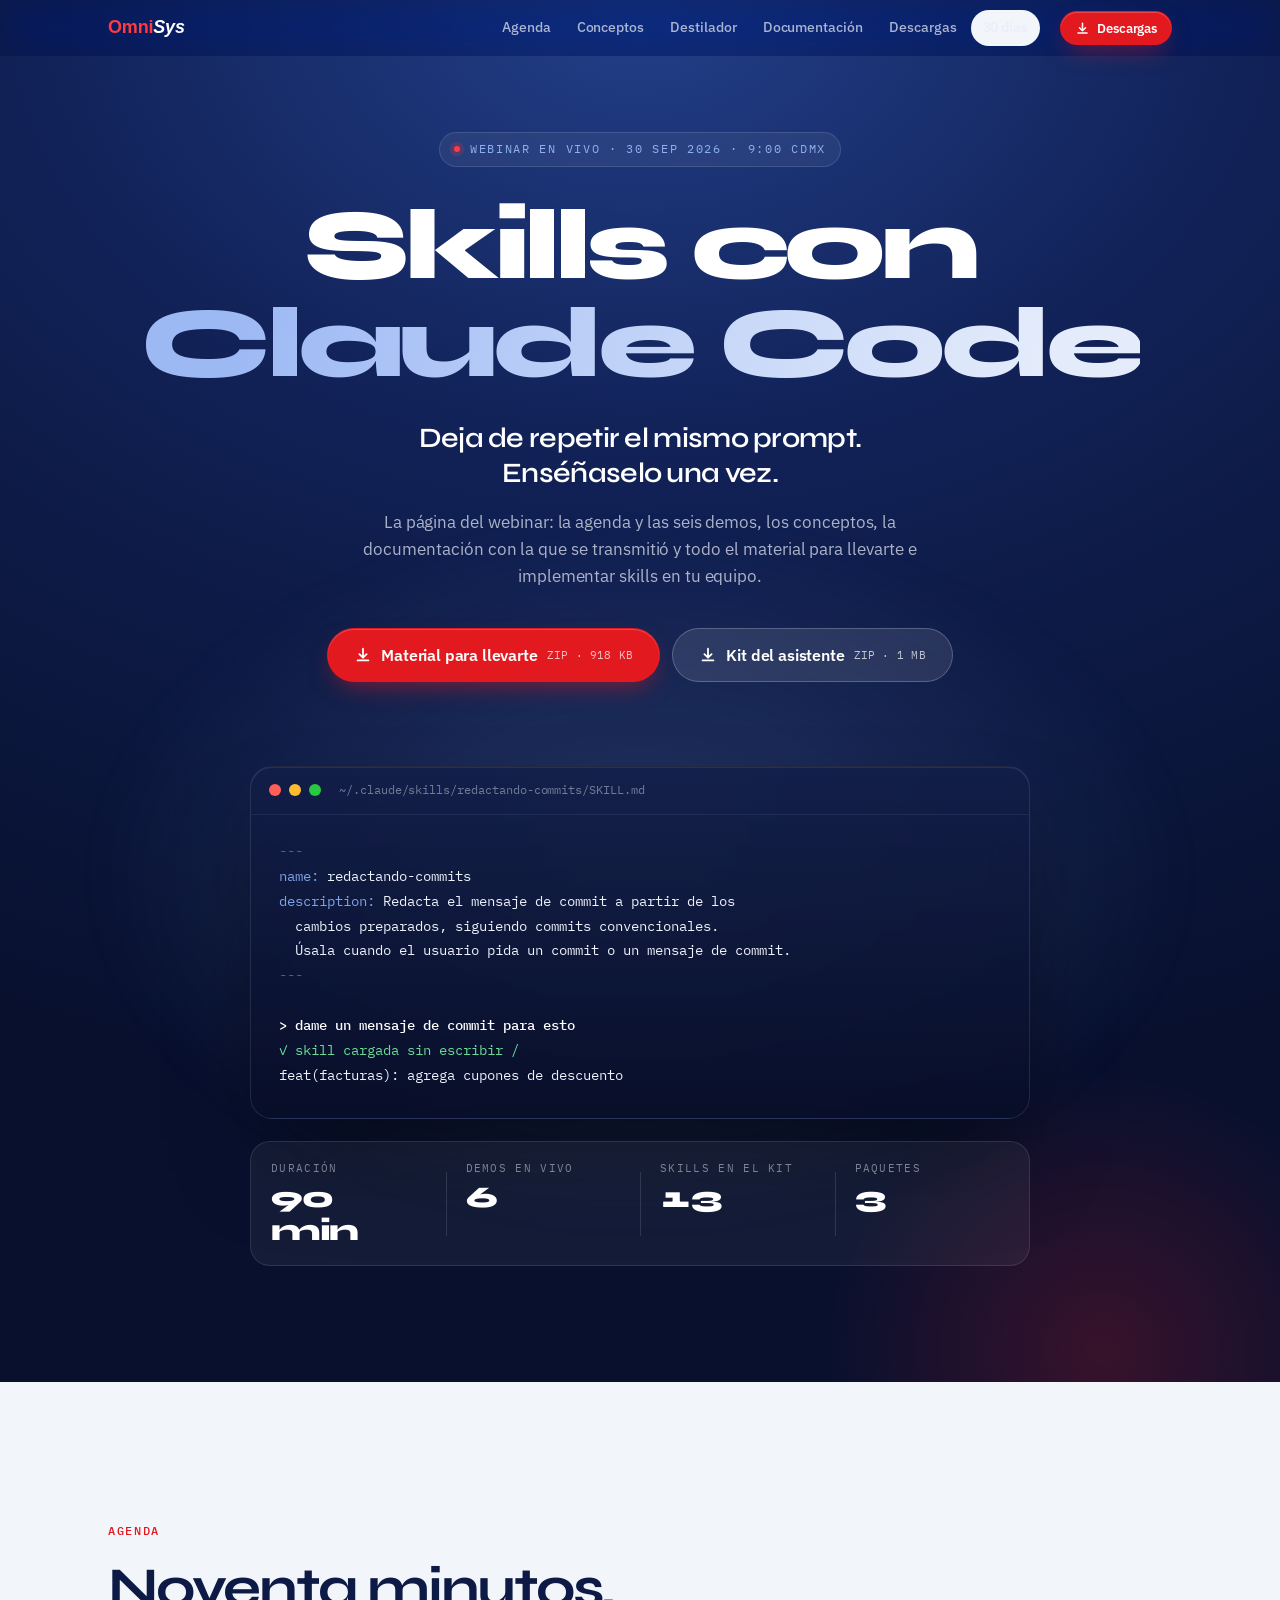
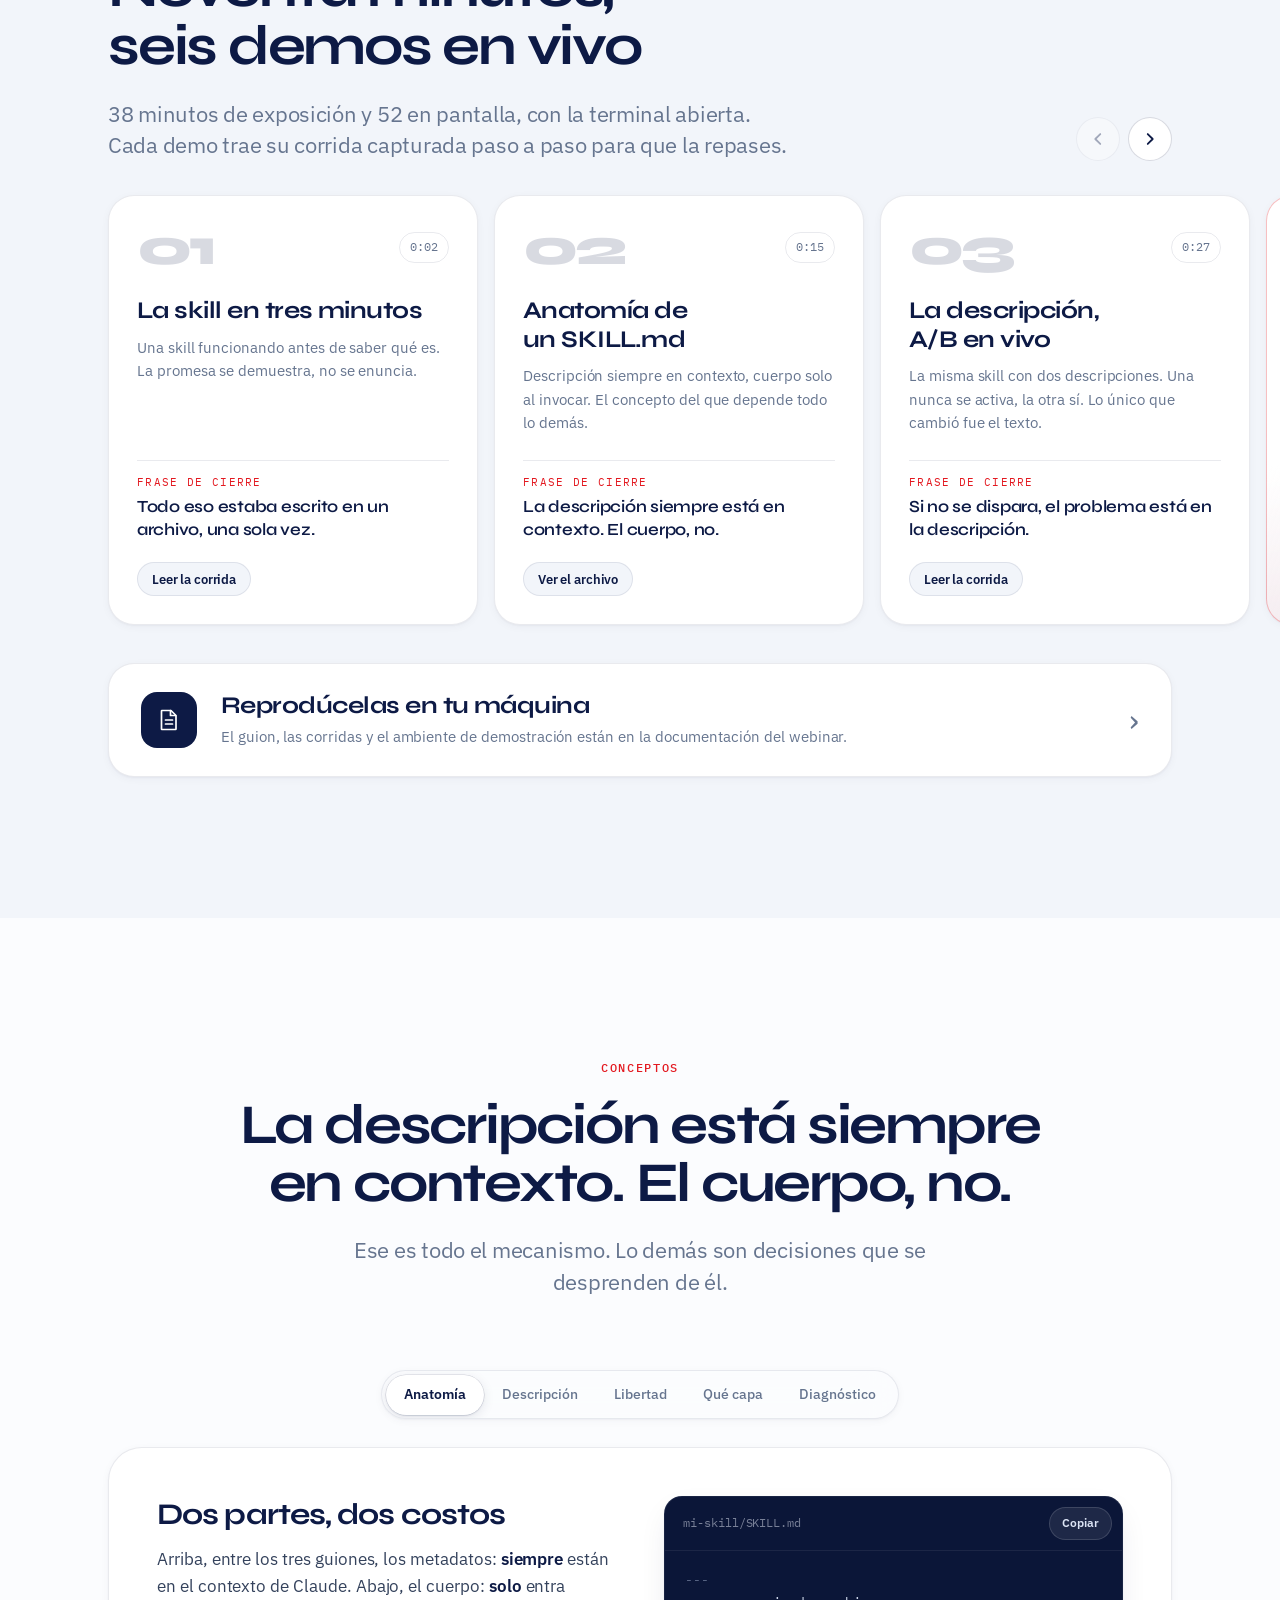
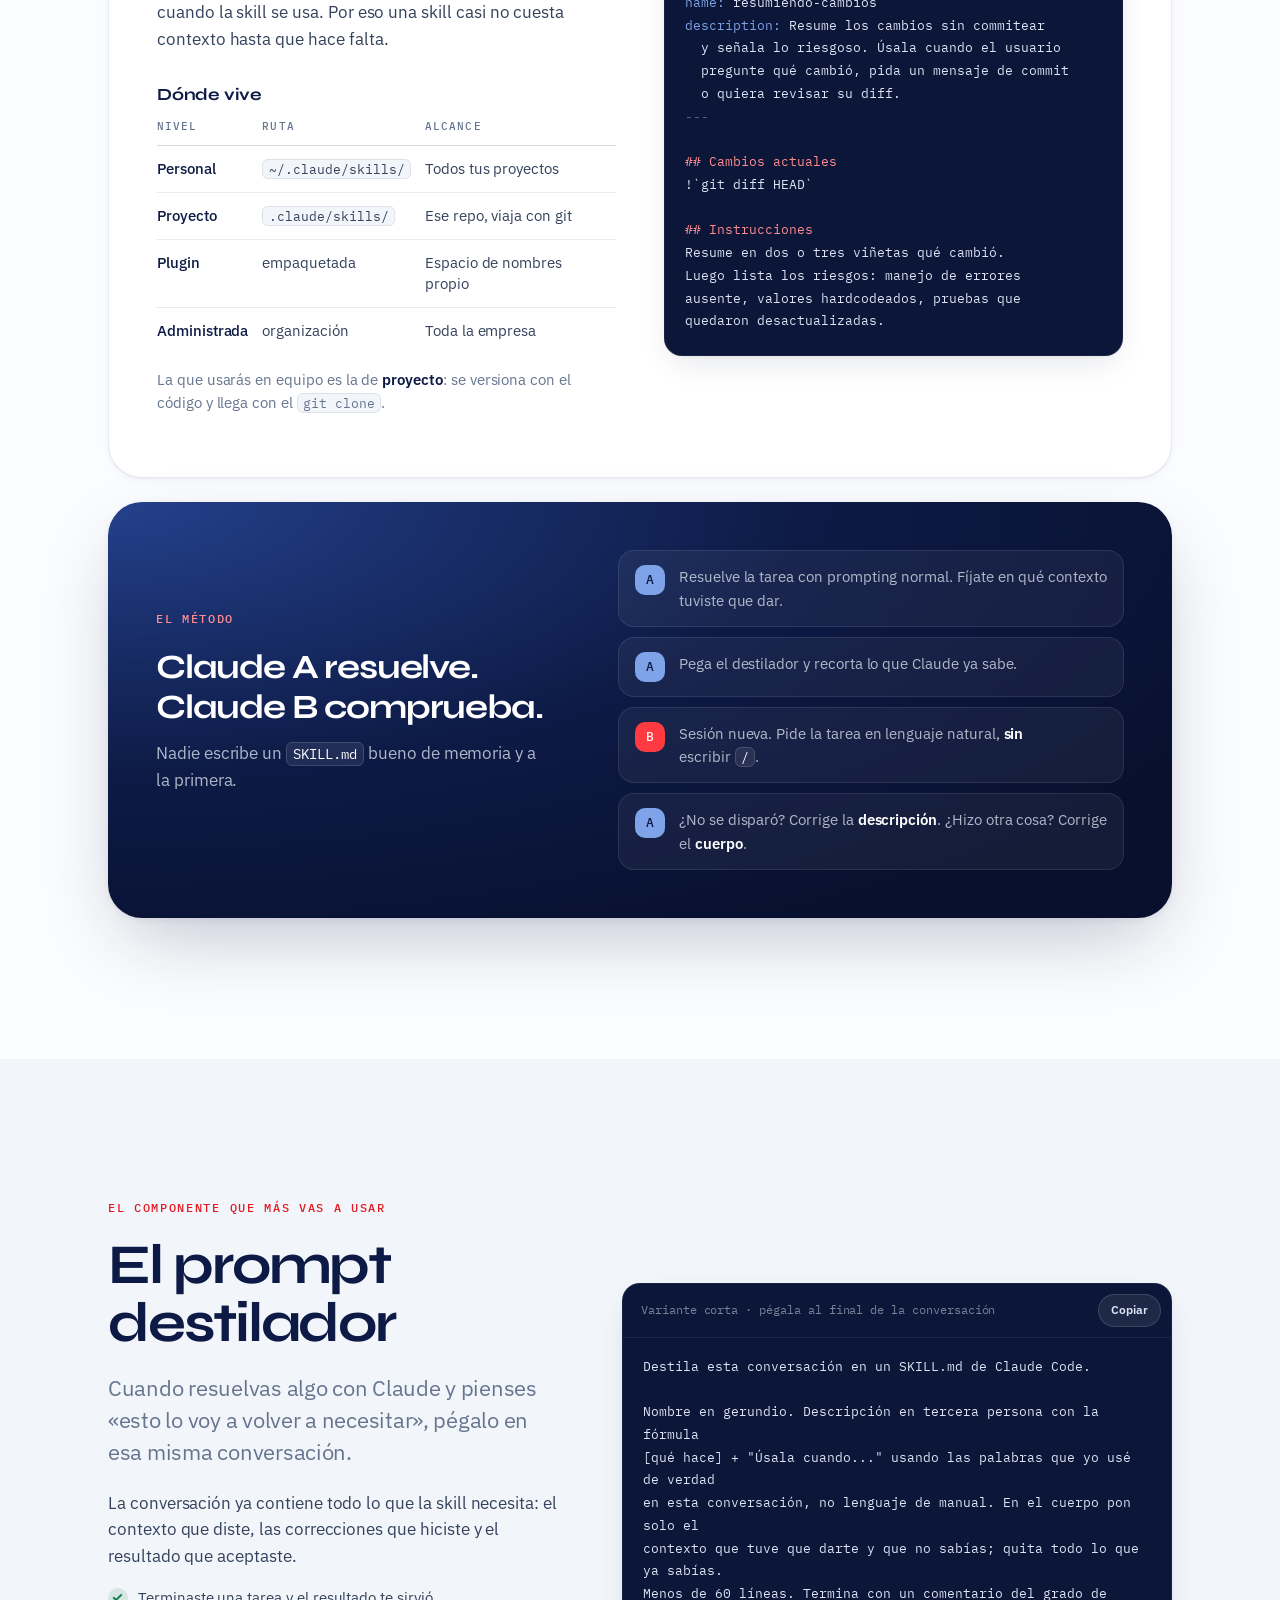
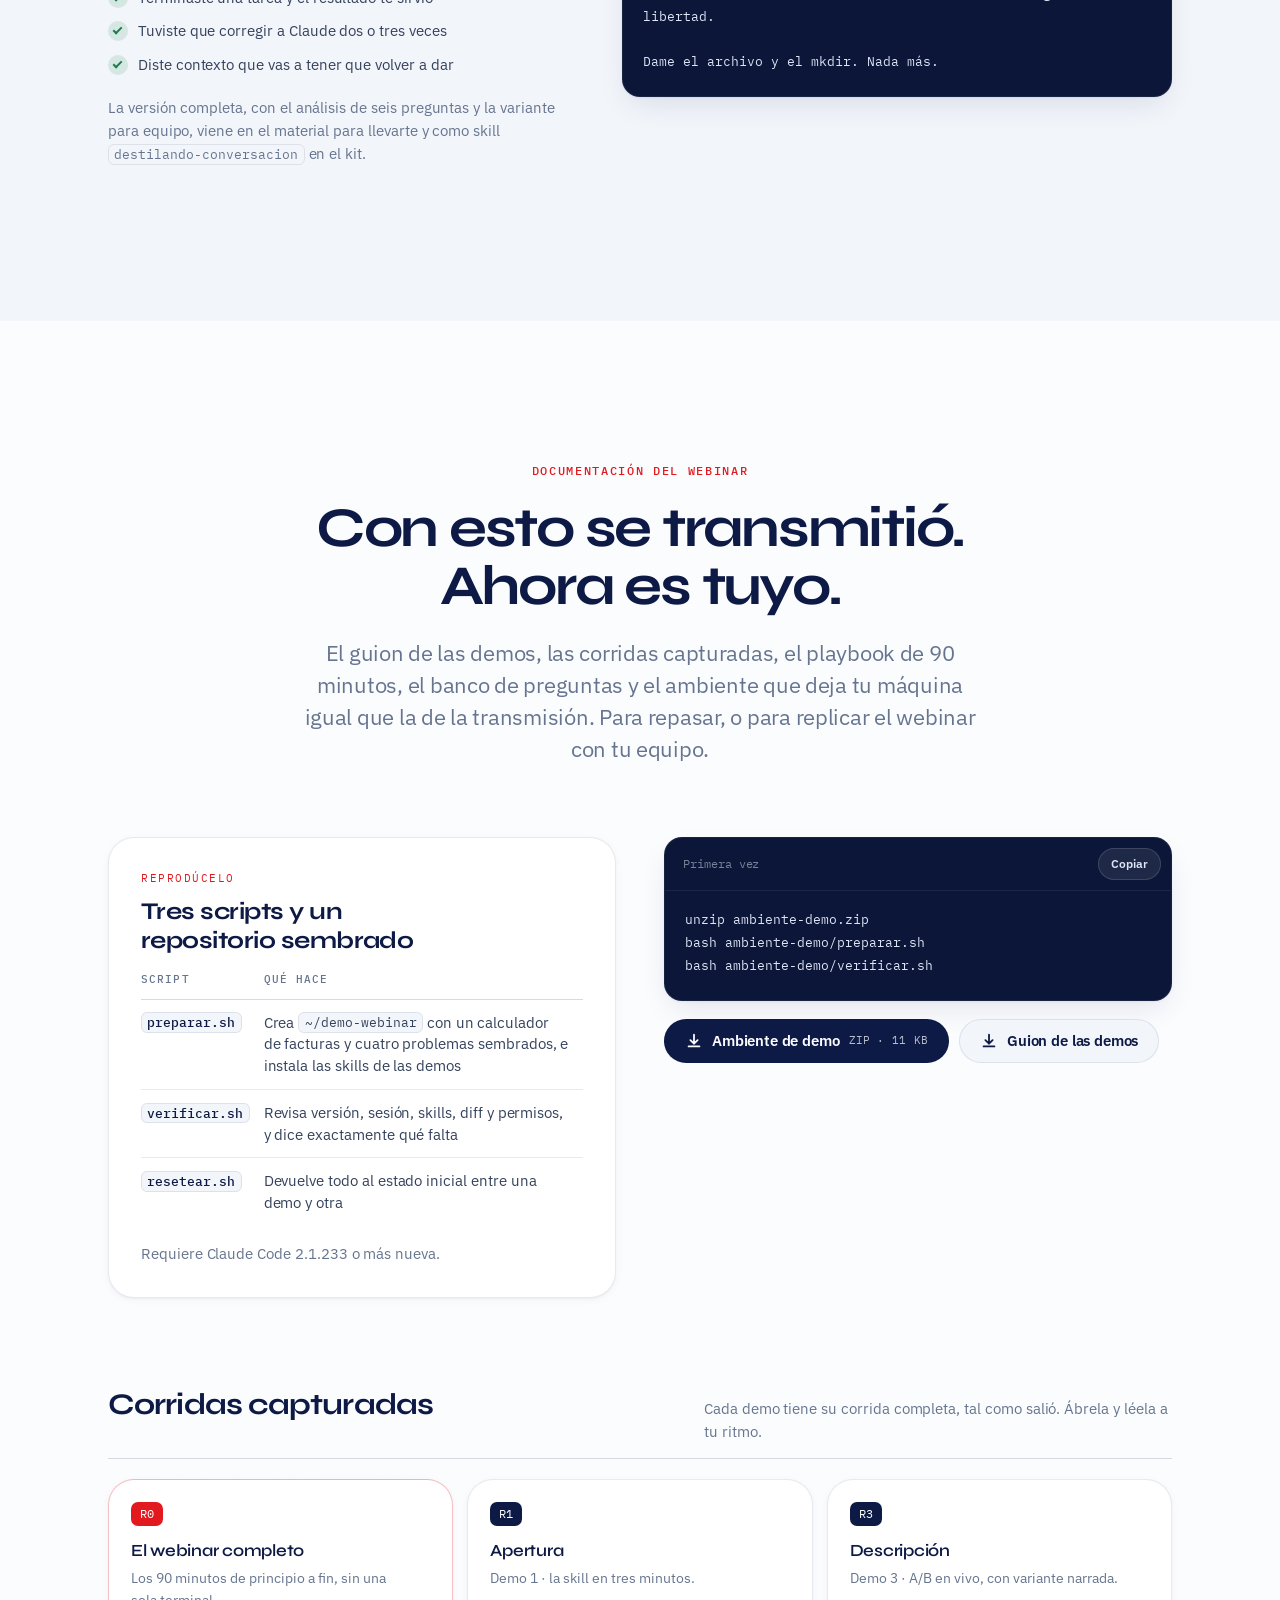
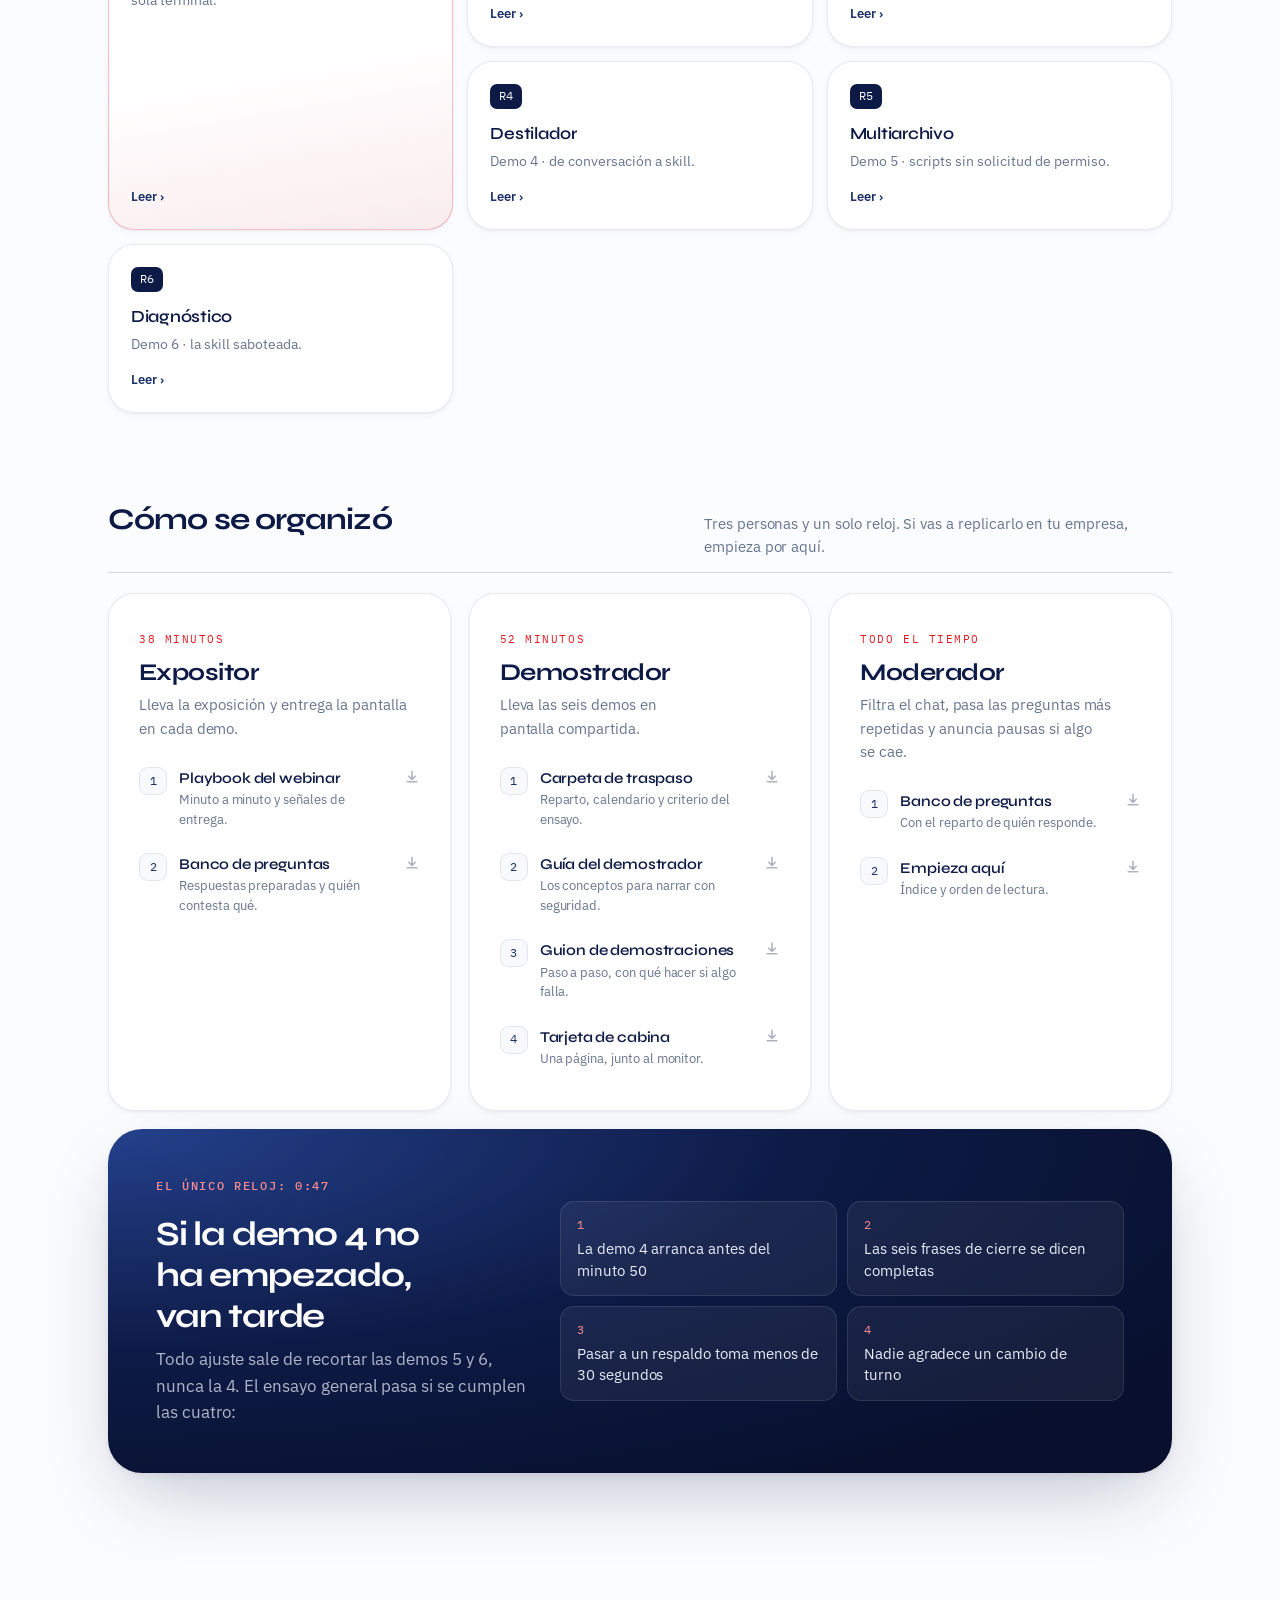
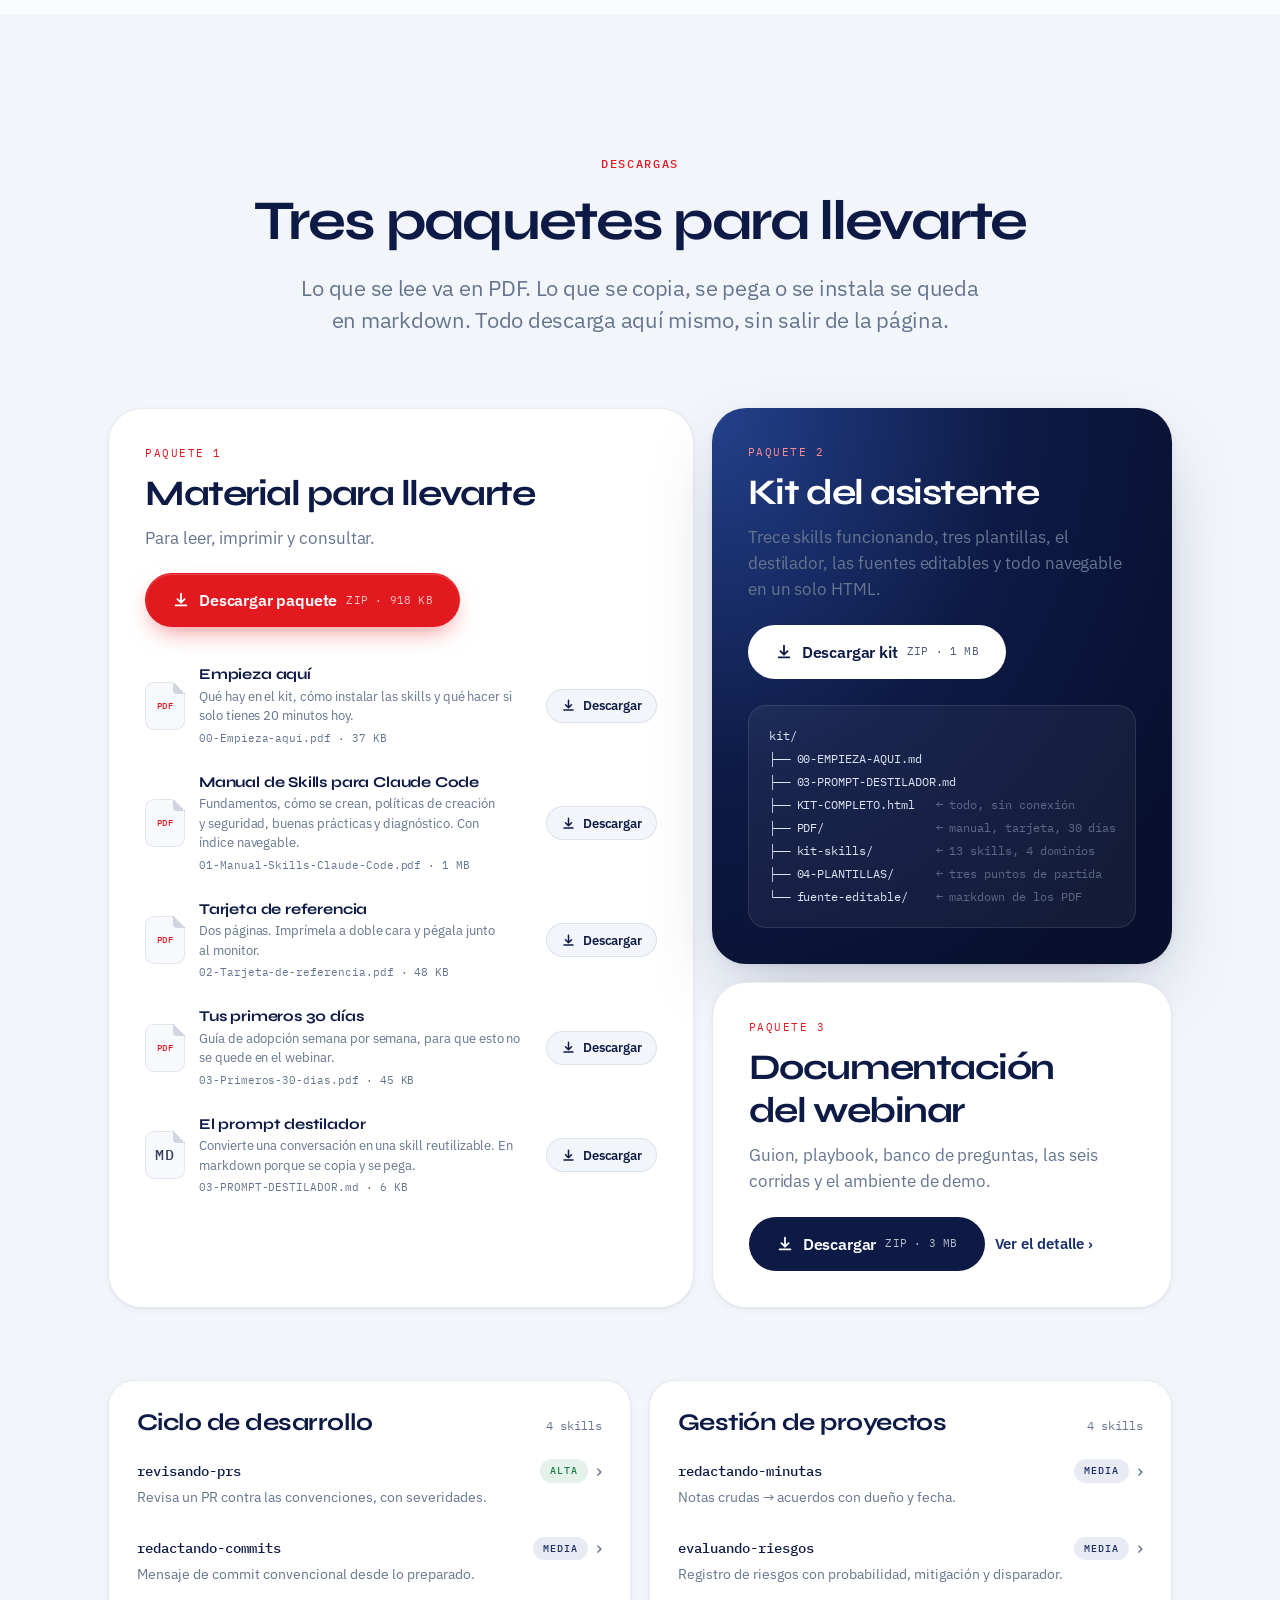
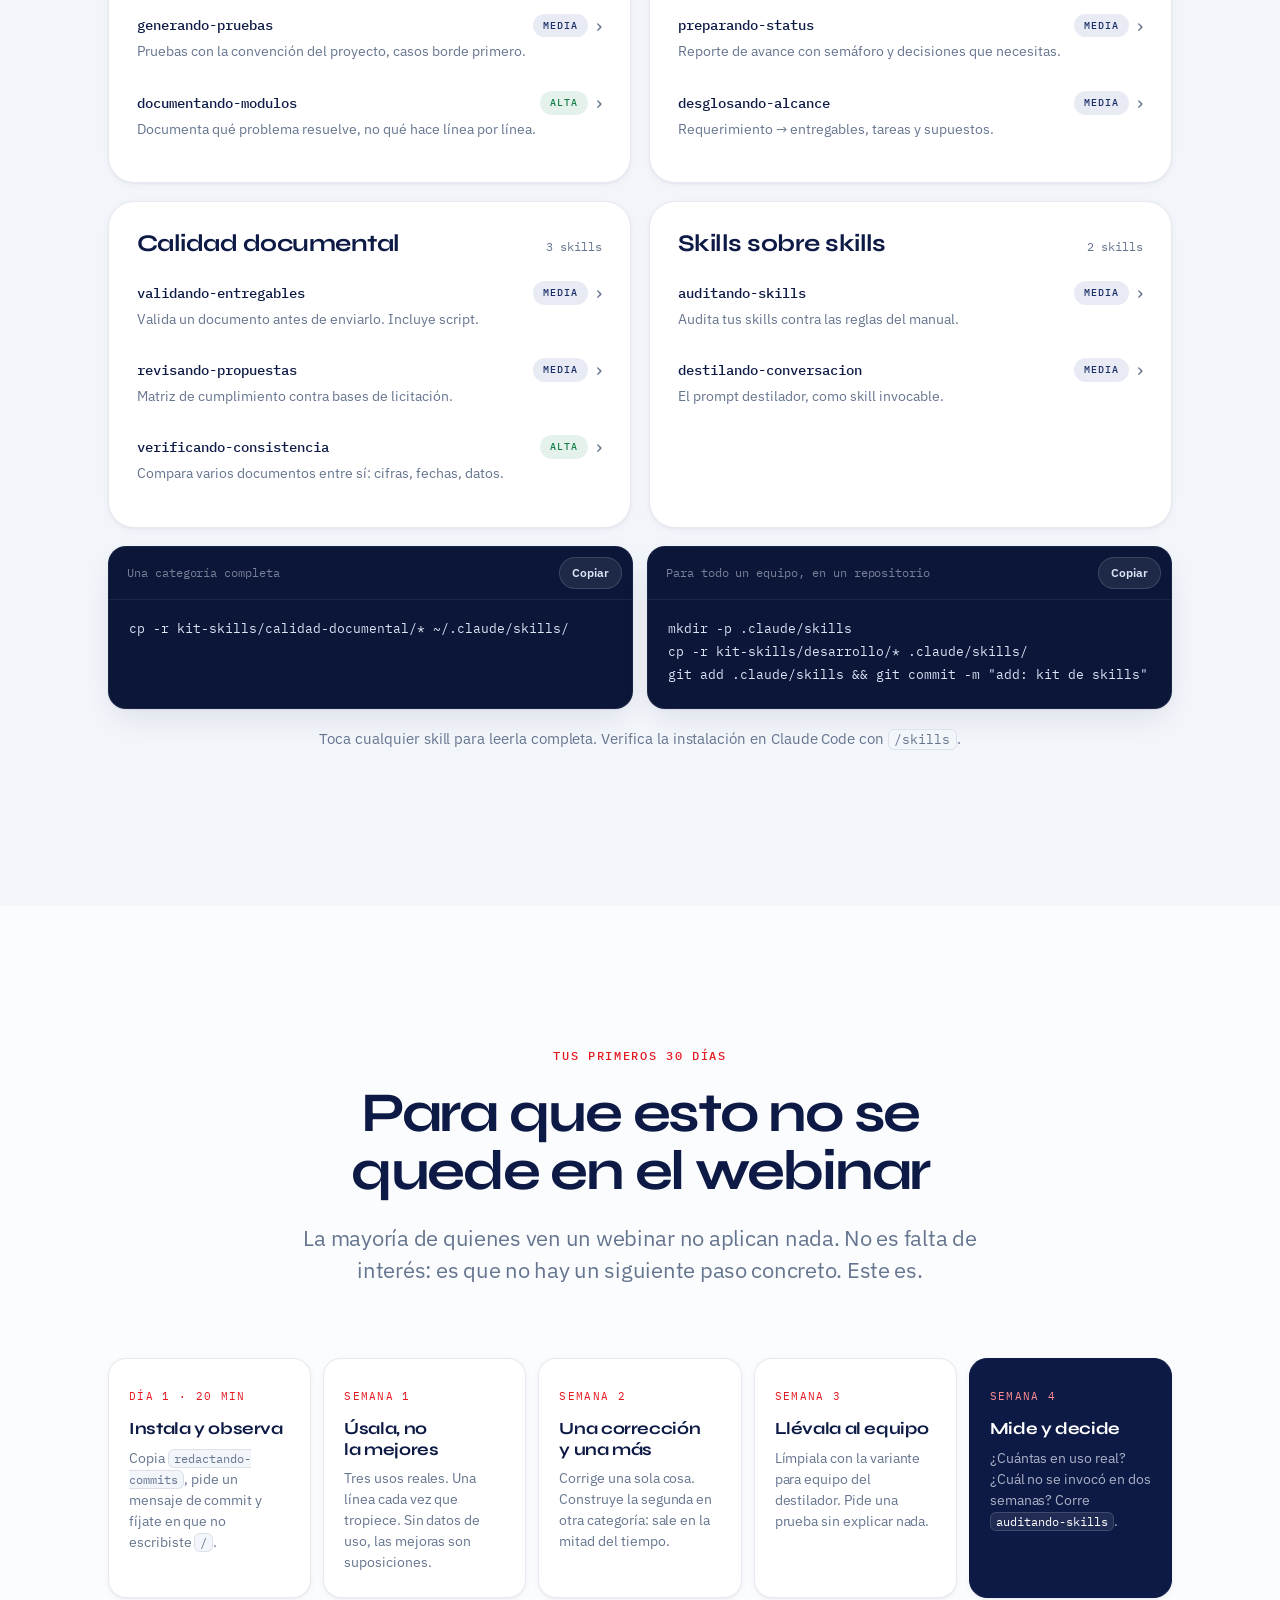
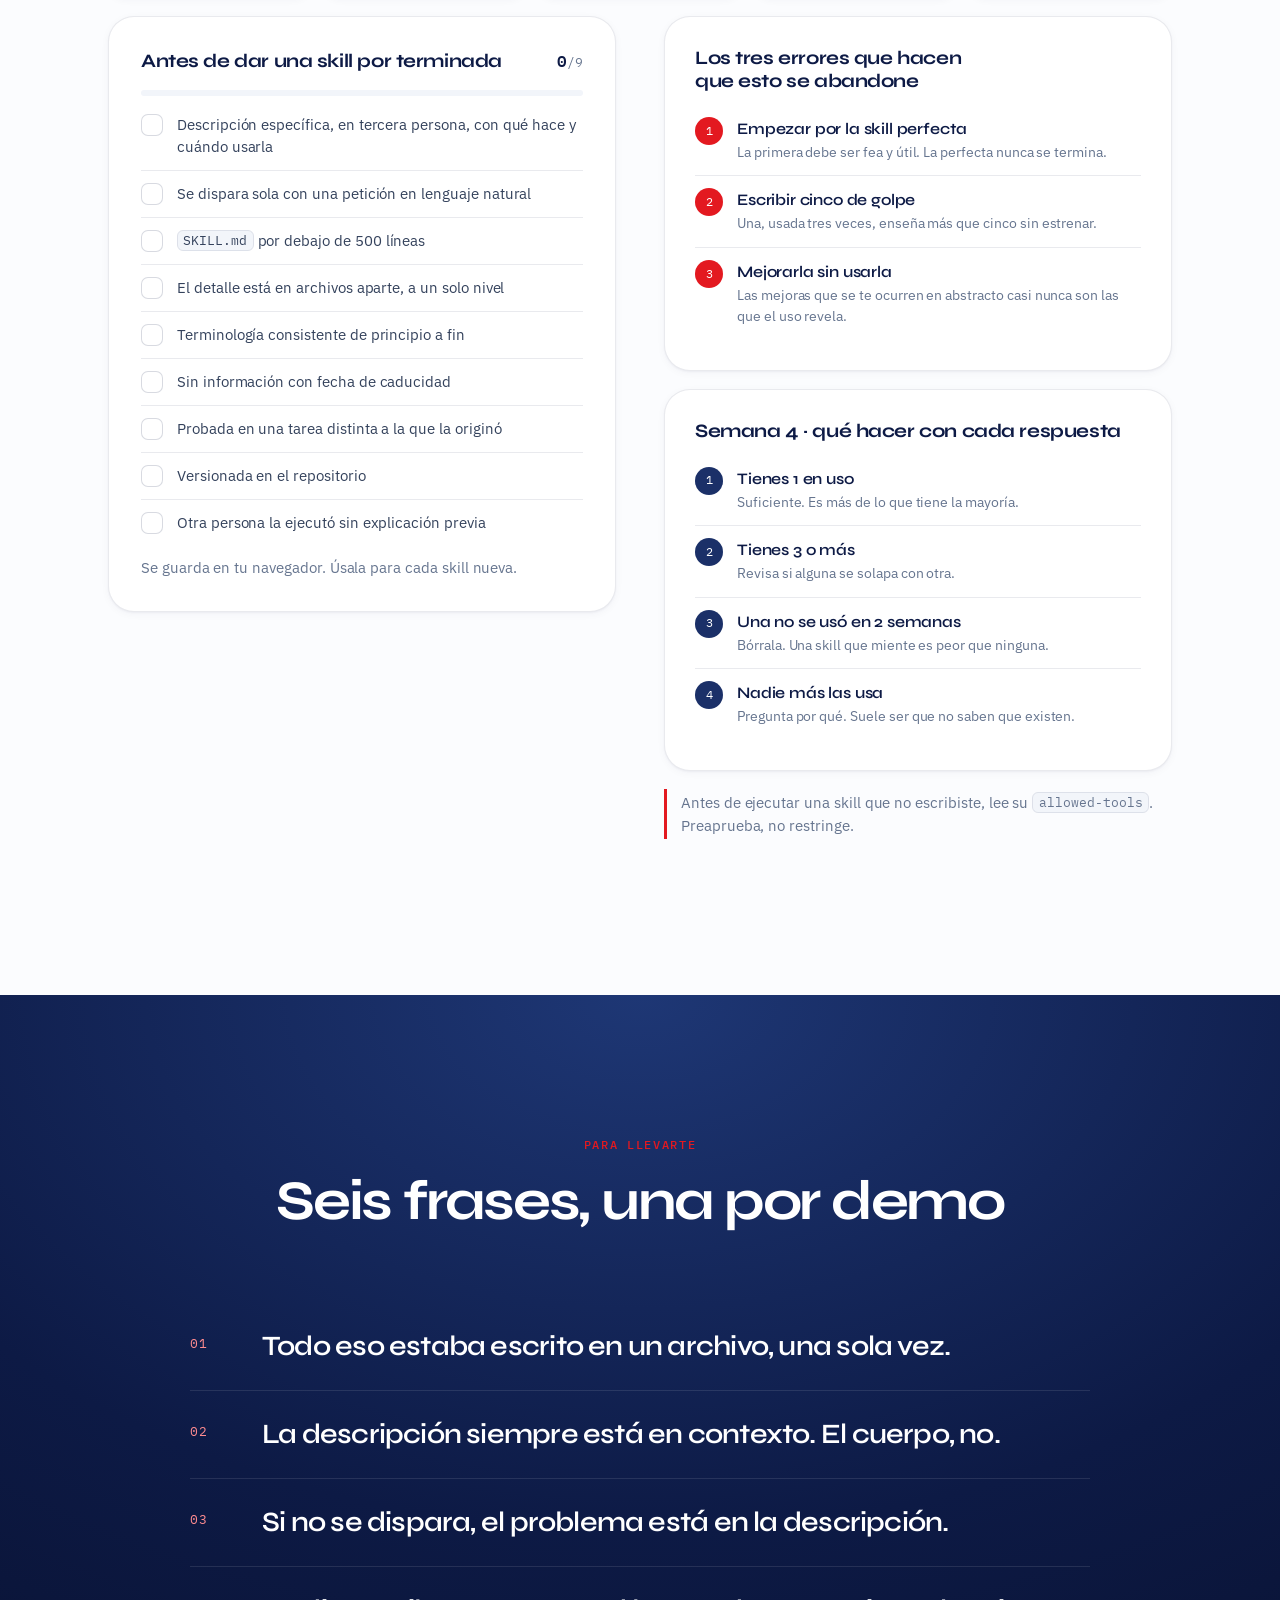
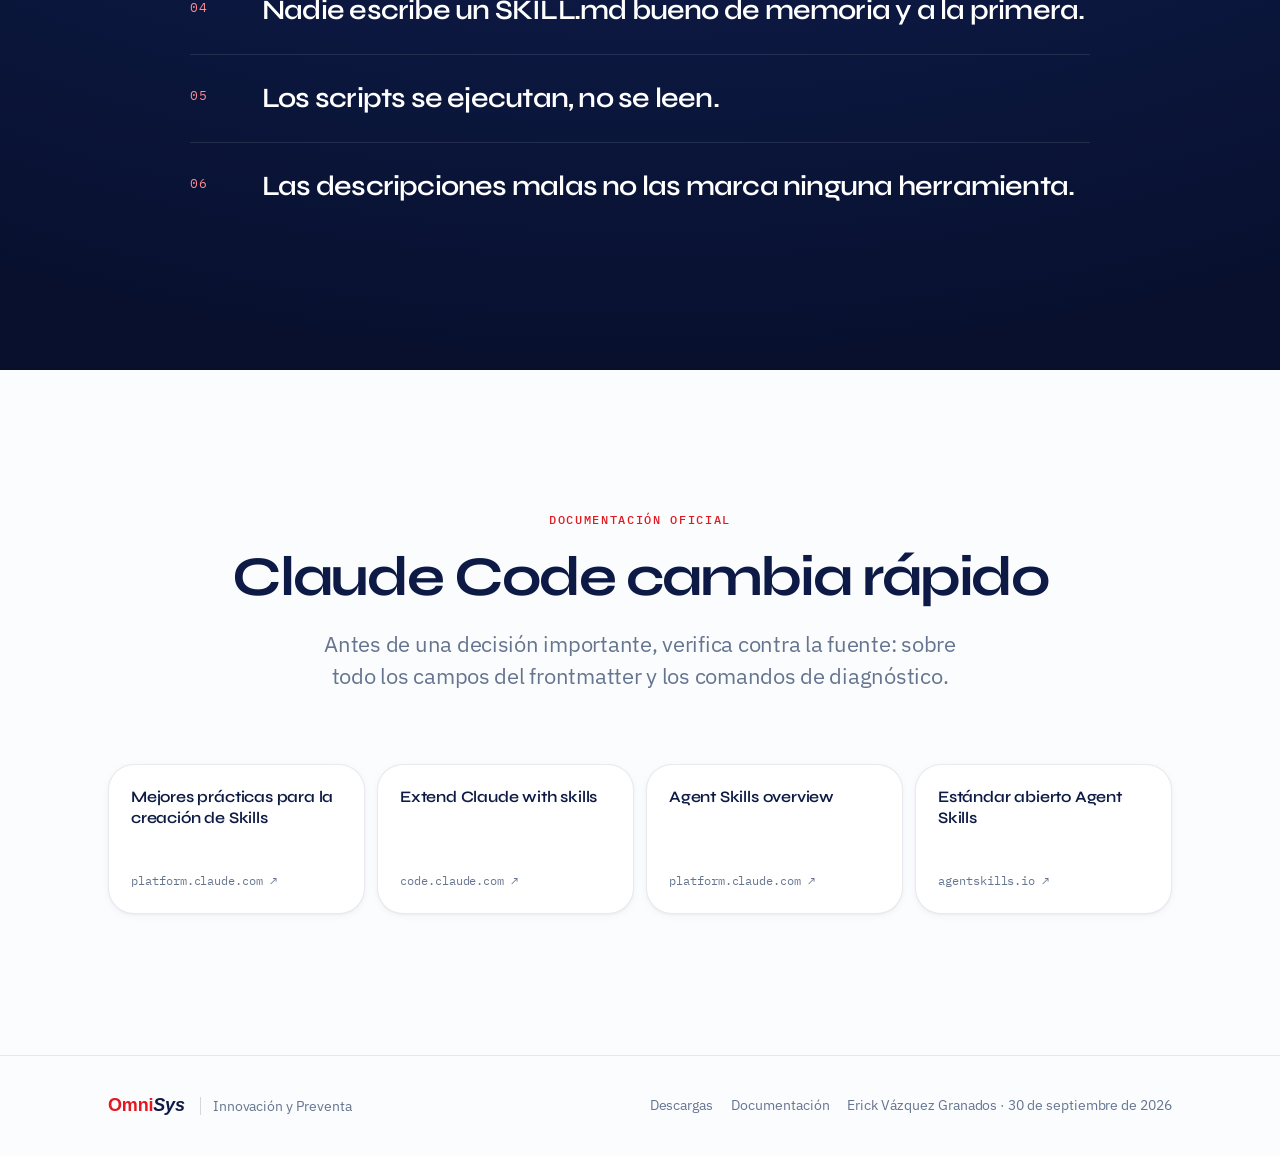
==== commit 3be6ea1e: "Una sola landing del webinar: agenda, documentación y tres paquetes La documentación del webinar se " ====
--- a/index.html
+++ b/index.html
@@ -4,7 +4,7 @@
 <meta charset="UTF-8">
 <meta name="viewport" content="width=device-width, initial-scale=1, viewport-fit=cover">
 <meta name="theme-color" content="#0D1A45">
-<title>Skills con Claude Code · Webinar OmniSys</title>
+<title>Webinar · Skills con Claude Code · OmniSys</title>
 <meta name="description" content="El material del webinar Skills con Claude Code: conceptos, las seis demos, el prompt destilador, el kit de trece skills y la guía de tus primeros 30 días.">
 <meta property="og:title" content="Skills con Claude Code · Webinar OmniSys">
 <meta property="og:description" content="Deja de repetir el mismo prompt. Enséñaselo una vez.">
@@ -24,12 +24,12 @@
   <div class="nav-in">
     <a class="brand" href="#inicio" aria-label="OmniSys, inicio"><span class="o">Omni</span><span class="s">Sys</span></a>
     <nav class="nav-links" aria-label="Secciones">
+      <a href="#agenda">Agenda</a>
       <a href="#conceptos">Conceptos</a>
-      <a href="#demos">Las demos</a>
       <a href="#destilador">Destilador</a>
+      <a href="#documentacion">Documentación</a>
       <a href="#descargas">Descargas</a>
       <a href="#treinta">30 días</a>
-      <a href="webinar/">Detrás del webinar</a>
     </nav>
     <a class="btn btn-sm btn-red" href="#descargas">
       <svg aria-hidden="true" viewBox="0 0 20 20"><path d="M10 3v10m0 0 4-4m-4 4-4-4M4 16h12"/></svg>
@@ -43,10 +43,10 @@
 <!-- ═════ portada ═════ -->
 <section class="hero" id="inicio">
   <div class="wrap hero-in">
-    <p class="kicker rise"><i></i>Webinar · 30 de septiembre de 2026</p>
+    <p class="kicker rise"><i></i>Webinar en vivo · 30 sep 2026 · 9:00 CDMX</p>
     <h1 class="rise d1">Skills con <span class="g">Claude Code</span></h1>
     <p class="claim rise d2">Deja de repetir el mismo prompt. Enséñaselo una vez.</p>
-    <p class="lede rise d2">Tu referencia después de la transmisión: los conceptos, las seis demos tal como las viste, el prompt destilador y un kit de trece skills listas para instalar en tu equipo.</p>
+    <p class="lede rise d2">La página del webinar: la agenda y las seis demos, los conceptos, la documentación con la que se transmitió y todo el material para llevarte e implementar skills en tu equipo.</p>
     <div class="hero-cta rise d3">
       <a class="btn btn-red btn-lg dl" href="descargas/material-para-llevar.zip" data-id="material" download>
         <svg aria-hidden="true" viewBox="0 0 20 20"><path d="M10 3v10m0 0 4-4m-4 4-4-4M4 16h12"/></svg>
@@ -76,8 +76,77 @@
       <div><dt>Duración</dt><dd>90 min</dd></div>
       <div><dt>Demos en vivo</dt><dd>6</dd></div>
       <div><dt>Skills en el kit</dt><dd>13</dd></div>
-      <div><dt>Documentos</dt><dd>5</dd></div>
+      <div><dt>Paquetes</dt><dd>3</dd></div>
     </dl>
+  </div>
+</section>
+
+<!-- ═════ demos ═════ -->
+<section class="sec sec-alt" id="agenda">
+  <div class="wrap rail-head rv">
+    <header class="shead">
+      <p class="eyebrow">Agenda</p>
+      <h2>Noventa minutos, seis demos en vivo</h2>
+      <p class="lead">38 minutos de exposición y 52 en pantalla, con la terminal abierta. Cada demo trae su corrida capturada paso a paso para que la repases.</p>
+    </header>
+    <div class="rail-ctrl" data-rail="rail-demos">
+      <button class="prev" type="button" aria-label="Demo anterior"><svg viewBox="0 0 20 20"><path d="M12.5 4.5 7 10l5.5 5.5"/></svg></button>
+      <button class="next" type="button" aria-label="Demo siguiente"><svg viewBox="0 0 20 20"><path d="M7.5 4.5 13 10l-5.5 5.5"/></svg></button>
+    </div>
+  </div>
+
+  <div class="rail" id="rail-demos" tabindex="0" aria-label="Demos del webinar, desliza para ver más">
+    <div class="rail-track">
+      <article class="demo card">
+        <div class="demo-top"><span class="demo-n">01</span><span class="demo-t">0:02</span></div>
+        <h3>La skill en tres minutos</h3>
+        <p>Una skill funcionando antes de saber qué es. La promesa se demuestra, no se enuncia.</p>
+        <blockquote>Todo eso estaba escrito en un archivo, una sola vez.</blockquote>
+        <button class="btn btn-soft btn-sm" type="button" data-run="R1" aria-haspopup="dialog">Leer la corrida</button>
+      </article>
+      <article class="demo card">
+        <div class="demo-top"><span class="demo-n">02</span><span class="demo-t">0:15</span></div>
+        <h3>Anatomía de un SKILL.md</h3>
+        <p>Descripción siempre en contexto, cuerpo solo al invocar. El concepto del que depende todo lo demás.</p>
+        <blockquote>La descripción siempre está en contexto. El cuerpo, no.</blockquote>
+        <button class="btn btn-soft btn-sm" type="button" data-run="D2" aria-haspopup="dialog">Ver el archivo</button>
+      </article>
+      <article class="demo card">
+        <div class="demo-top"><span class="demo-n">03</span><span class="demo-t">0:27</span></div>
+        <h3>La descripción, A/B en vivo</h3>
+        <p>La misma skill con dos descripciones. Una nunca se activa, la otra sí. Lo único que cambió fue el texto.</p>
+        <blockquote>Si no se dispara, el problema está en la descripción.</blockquote>
+        <button class="btn btn-soft btn-sm" type="button" data-run="R3" aria-haspopup="dialog">Leer la corrida</button>
+      </article>
+      <article class="demo card key">
+        <div class="demo-top"><span class="demo-n">04</span><span class="demo-t">0:47</span></div>
+        <h3>El destilador</h3>
+        <p>La que vas a usar mañana: convertir una conversación que ya funcionó en una skill reutilizable.</p>
+        <blockquote>Nadie escribe un SKILL.md bueno de memoria y a la primera.</blockquote>
+        <button class="btn btn-soft btn-sm" type="button" data-run="R4" aria-haspopup="dialog">Leer la corrida</button>
+      </article>
+      <article class="demo card">
+        <div class="demo-top"><span class="demo-n">05</span><span class="demo-t">1:05</span></div>
+        <h3>Multiarchivo y script</h3>
+        <p>Una skill que ejecuta código, y el patrón que evita la solicitud de permiso.</p>
+        <blockquote>Los scripts se ejecutan, no se leen.</blockquote>
+        <button class="btn btn-soft btn-sm" type="button" data-run="R5" aria-haspopup="dialog">Leer la corrida</button>
+      </article>
+      <article class="demo card">
+        <div class="demo-top"><span class="demo-n">06</span><span class="demo-t">1:12</span></div>
+        <h3>La skill que no funciona</h3>
+        <p>Diagnóstico de una skill saboteada. Las fallas más caras son las que ninguna herramienta señala.</p>
+        <blockquote>Las descripciones malas no las marca ninguna herramienta.</blockquote>
+        <button class="btn btn-soft btn-sm" type="button" data-run="R6" aria-haspopup="dialog">Leer la corrida</button>
+      </article>
+    </div>
+  </div>
+  <div class="wrap">
+    <a class="more card pressable rv" href="#documentacion">
+      <span class="more-ic" aria-hidden="true"><svg viewBox="0 0 26 26"><path d="M6 3.5h9l5 5V22a.5.5 0 0 1-.5.5h-13.5a.5.5 0 0 1-.5-.5V4a.5.5 0 0 1 .5-.5Z"/><path d="M14.5 3.5v5h5M9.5 13h7M9.5 17h7"/></svg></span>
+      <div><h3>Reprodúcelas en tu máquina</h3><p>El guion, las corridas y el ambiente de demostración están en la documentación del webinar.</p></div>
+      <span class="chev" aria-hidden="true">›</span>
+    </a>
   </div>
 </section>
 
@@ -227,78 +296,9 @@
   </div>
 </section>
 
-<!-- ═════ demos ═════ -->
-<section class="sec sec-alt" id="demos">
-  <div class="wrap rail-head rv">
-    <header class="shead">
-      <p class="eyebrow">Lo que viste en vivo</p>
-      <h2>Seis demos, en el orden de la transmisión</h2>
-      <p class="lead">Cada una trae la corrida completa, capturada paso a paso. Ábrela para repasarla sin volver a ver el video.</p>
-    </header>
-    <div class="rail-ctrl" data-rail="rail-demos">
-      <button class="prev" type="button" aria-label="Demo anterior"><svg viewBox="0 0 20 20"><path d="M12.5 4.5 7 10l5.5 5.5"/></svg></button>
-      <button class="next" type="button" aria-label="Demo siguiente"><svg viewBox="0 0 20 20"><path d="M7.5 4.5 13 10l-5.5 5.5"/></svg></button>
-    </div>
-  </div>
-
-  <div class="rail" id="rail-demos" tabindex="0" aria-label="Demos del webinar, desliza para ver más">
-    <div class="rail-track">
-      <article class="demo card">
-        <div class="demo-top"><span class="demo-n">01</span><span class="demo-t">0:02</span></div>
-        <h3>La skill en tres minutos</h3>
-        <p>Una skill funcionando antes de saber qué es. La promesa se demuestra, no se enuncia.</p>
-        <blockquote>Todo eso estaba escrito en un archivo, una sola vez.</blockquote>
-        <button class="btn btn-soft btn-sm" type="button" data-run="R1" aria-haspopup="dialog">Leer la corrida</button>
-      </article>
-      <article class="demo card">
-        <div class="demo-top"><span class="demo-n">02</span><span class="demo-t">0:15</span></div>
-        <h3>Anatomía de un SKILL.md</h3>
-        <p>Descripción siempre en contexto, cuerpo solo al invocar. El concepto del que depende todo lo demás.</p>
-        <blockquote>La descripción siempre está en contexto. El cuerpo, no.</blockquote>
-        <button class="btn btn-soft btn-sm" type="button" data-run="D2" aria-haspopup="dialog">Ver el archivo</button>
-      </article>
-      <article class="demo card">
-        <div class="demo-top"><span class="demo-n">03</span><span class="demo-t">0:27</span></div>
-        <h3>La descripción, A/B en vivo</h3>
-        <p>La misma skill con dos descripciones. Una nunca se activa, la otra sí. Lo único que cambió fue el texto.</p>
-        <blockquote>Si no se dispara, el problema está en la descripción.</blockquote>
-        <button class="btn btn-soft btn-sm" type="button" data-run="R3" aria-haspopup="dialog">Leer la corrida</button>
-      </article>
-      <article class="demo card key">
-        <div class="demo-top"><span class="demo-n">04</span><span class="demo-t">0:47</span></div>
-        <h3>El destilador</h3>
-        <p>La que vas a usar mañana: convertir una conversación que ya funcionó en una skill reutilizable.</p>
-        <blockquote>Nadie escribe un SKILL.md bueno de memoria y a la primera.</blockquote>
-        <button class="btn btn-soft btn-sm" type="button" data-run="R4" aria-haspopup="dialog">Leer la corrida</button>
-      </article>
-      <article class="demo card">
-        <div class="demo-top"><span class="demo-n">05</span><span class="demo-t">1:05</span></div>
-        <h3>Multiarchivo y script</h3>
-        <p>Una skill que ejecuta código, y el patrón que evita la solicitud de permiso.</p>
-        <blockquote>Los scripts se ejecutan, no se leen.</blockquote>
-        <button class="btn btn-soft btn-sm" type="button" data-run="R5" aria-haspopup="dialog">Leer la corrida</button>
-      </article>
-      <article class="demo card">
-        <div class="demo-top"><span class="demo-n">06</span><span class="demo-t">1:12</span></div>
-        <h3>La skill que no funciona</h3>
-        <p>Diagnóstico de una skill saboteada. Las fallas más caras son las que ninguna herramienta señala.</p>
-        <blockquote>Las descripciones malas no las marca ninguna herramienta.</blockquote>
-        <button class="btn btn-soft btn-sm" type="button" data-run="R6" aria-haspopup="dialog">Leer la corrida</button>
-      </article>
-    </div>
-  </div>
-
-  <div class="wrap">
-    <a class="more card pressable rv" href="webinar/">
-      <span class="more-ic" aria-hidden="true"><svg viewBox="0 0 26 26"><path d="M6 3.5h9l5 5V22a.5.5 0 0 1-.5.5h-13.5a.5.5 0 0 1-.5-.5V4a.5.5 0 0 1 .5-.5Z"/><path d="M14.5 3.5v5h5M9.5 13h7M9.5 17h7"/></svg></span>
-      <div><h3>Detrás del webinar</h3><p>El guion de las demos, el playbook, el banco de preguntas y el ambiente para reproducir todo en tu máquina.</p></div>
-      <span class="chev" aria-hidden="true">›</span>
-    </a>
-  </div>
-</section>
 
 <!-- ═════ destilador ═════ -->
-<section class="sec" id="destilador">
+<section class="sec sec-alt" id="destilador">
   <div class="wrap distill">
     <div class="rv">
       <p class="eyebrow">El componente que más vas a usar</p>
@@ -327,17 +327,125 @@
   </div>
 </section>
 
+<!-- ═════ documentación del webinar ═════ -->
+<section class="sec" id="documentacion">
+  <div class="wrap">
+    <header class="shead rv">
+      <p class="eyebrow">Documentación del webinar</p>
+      <h2>Con esto se transmitió. Ahora es tuyo.</h2>
+      <p class="lead">El guion de las demos, las corridas capturadas, el playbook de 90 minutos, el banco de preguntas y el ambiente que deja tu máquina igual que la de la transmisión. Para repasar, o para replicar el webinar con tu equipo.</p>
+    </header>
+
+    <div class="split">
+      <div class="card rv" style="padding:clamp(22px,3vw,32px)">
+        <p class="pack-n">Reprodúcelo</p>
+        <h3 style="margin:8px 0 16px">Tres scripts y un repositorio sembrado</h3>
+        <div class="tbl-wrap"><table class="tbl">
+          <thead><tr><th>Script</th><th>Qué hace</th></tr></thead>
+          <tbody>
+            <tr><td><code>preparar.sh</code></td><td>Crea <code>~/demo-webinar</code> con un calculador de facturas y cuatro problemas sembrados, e instala las skills de las demos</td></tr>
+            <tr><td><code>verificar.sh</code></td><td>Revisa versión, sesión, skills, diff y permisos, y dice exactamente qué falta</td></tr>
+            <tr><td><code>resetear.sh</code></td><td>Devuelve todo al estado inicial entre una demo y otra</td></tr>
+          </tbody>
+        </table></div>
+        <p class="note" style="margin:16px 0 0">Requiere Claude Code 2.1.233 o más nueva.</p>
+      </div>
+      <div class="stack rv">
+        <div class="code">
+          <div class="code-h"><span>Primera vez</span><button class="copy" type="button" data-copy="setup">Copiar</button></div>
+<pre id="setup">unzip ambiente-demo.zip
+bash ambiente-demo/preparar.sh
+bash ambiente-demo/verificar.sh</pre>
+        </div>
+        <div style="display:flex;gap:10px;flex-wrap:wrap">
+          <a class="btn btn-ink dl" href="webinar/descargas/ambiente-demo.zip" download>
+            <svg aria-hidden="true" viewBox="0 0 20 20"><path d="M10 3v10m0 0 4-4m-4 4-4-4M4 16h12"/></svg>
+            <span>Ambiente de demo</span><small>ZIP · 11 KB</small>
+          </a>
+          <a class="btn btn-soft dl" href="webinar/descargas/03-Guion-de-demostraciones.pdf" download>
+            <svg aria-hidden="true" viewBox="0 0 20 20"><path d="M10 3v10m0 0 4-4m-4 4-4-4M4 16h12"/></svg>
+            <span>Guion de las demos</span>
+          </a>
+        </div>
+      </div>
+    </div>
+
+    <div class="sub-h rv">
+      <h3>Corridas capturadas</h3>
+      <p>Cada demo tiene su corrida completa, tal como salió. Ábrela y léela a tu ritmo.</p>
+    </div>
+    <div class="backups rv">
+      <button class="bk bk-main card pressable" type="button" data-run="R0" aria-haspopup="dialog"><code>R0</code><b>El webinar completo</b><p>Los 90 minutos de principio a fin, sin una sola terminal.</p><span class="open">Leer</span></button>
+      <button class="bk card pressable" type="button" data-run="R1" aria-haspopup="dialog"><code>R1</code><b>Apertura</b><p>Demo 1 · la skill en tres minutos.</p><span class="open">Leer</span></button>
+      <button class="bk card pressable" type="button" data-run="R3" aria-haspopup="dialog"><code>R3</code><b>Descripción</b><p>Demo 3 · A/B en vivo, con variante narrada.</p><span class="open">Leer</span></button>
+      <button class="bk card pressable" type="button" data-run="R4" aria-haspopup="dialog"><code>R4</code><b>Destilador</b><p>Demo 4 · de conversación a skill.</p><span class="open">Leer</span></button>
+      <button class="bk card pressable" type="button" data-run="R5" aria-haspopup="dialog"><code>R5</code><b>Multiarchivo</b><p>Demo 5 · scripts sin solicitud de permiso.</p><span class="open">Leer</span></button>
+      <button class="bk card pressable" type="button" data-run="R6" aria-haspopup="dialog"><code>R6</code><b>Diagnóstico</b><p>Demo 6 · la skill saboteada.</p><span class="open">Leer</span></button>
+    </div>
+
+    <div class="sub-h rv">
+      <h3>Cómo se organizó</h3>
+      <p>Tres personas y un solo reloj. Si vas a replicarlo en tu empresa, empieza por aquí.</p>
+    </div>
+    <div class="roles">
+      <article class="role card rv">
+        <span class="pack-n">38 minutos</span>
+        <h3>Expositor</h3>
+        <p>Lleva la exposición y entrega la pantalla en cada demo.</p>
+        <ol class="reading">
+          <li><a class="dl" href="webinar/descargas/04-Playbook-del-webinar.pdf" download><b>Playbook del webinar</b><span>Minuto a minuto y señales de entrega.</span></a></li>
+          <li><a class="dl" href="webinar/descargas/06-Banco-de-preguntas.pdf" download><b>Banco de preguntas</b><span>Respuestas preparadas y quién contesta qué.</span></a></li>
+        </ol>
+      </article>
+      <article class="role card rv">
+        <span class="pack-n">52 minutos</span>
+        <h3>Demostrador</h3>
+        <p>Lleva las seis demos en pantalla compartida.</p>
+        <ol class="reading">
+          <li><a class="dl" href="webinar/descargas/01-Carpeta-de-traspaso.pdf" download><b>Carpeta de traspaso</b><span>Reparto, calendario y criterio del ensayo.</span></a></li>
+          <li><a class="dl" href="webinar/descargas/02-Guia-del-demostrador.pdf" download><b>Guía del demostrador</b><span>Los conceptos para narrar con seguridad.</span></a></li>
+          <li><a class="dl" href="webinar/descargas/03-Guion-de-demostraciones.pdf" download><b>Guion de demostraciones</b><span>Paso a paso, con qué hacer si algo falla.</span></a></li>
+          <li><a class="dl" href="webinar/descargas/05-Tarjeta-de-cabina.pdf" download><b>Tarjeta de cabina</b><span>Una página, junto al monitor.</span></a></li>
+        </ol>
+      </article>
+      <article class="role card rv">
+        <span class="pack-n">Todo el tiempo</span>
+        <h3>Moderador</h3>
+        <p>Filtra el chat, pasa las preguntas más repetidas y anuncia pausas si algo se cae.</p>
+        <ol class="reading">
+          <li><a class="dl" href="webinar/descargas/06-Banco-de-preguntas.pdf" download><b>Banco de preguntas</b><span>Con el reparto de quién responde.</span></a></li>
+          <li><a class="dl" href="webinar/descargas/00-EMPIEZA-AQUI.md" download><b>Empieza aquí</b><span>Índice y orden de lectura.</span></a></li>
+        </ol>
+      </article>
+    </div>
+
+    <div class="dark-card accept rv">
+      <div>
+        <p class="eyebrow">El único reloj: 0:47</p>
+        <h3>Si la demo 4 no ha empezado, van tarde</h3>
+        <p style="margin:10px 0 0">Todo ajuste sale de recortar las demos 5 y 6, nunca la 4. El ensayo general pasa si se cumplen las cuatro:</p>
+      </div>
+      <ol>
+        <li>La demo 4 arranca antes del minuto 50</li>
+        <li>Las seis frases de cierre se dicen completas</li>
+        <li>Pasar a un respaldo toma menos de 30 segundos</li>
+        <li>Nadie agradece un cambio de turno</li>
+      </ol>
+    </div>
+  </div>
+</section>
+
 <!-- ═════ descargas ═════ -->
 <section class="sec sec-alt" id="descargas">
   <div class="wrap">
     <header class="shead rv">
       <p class="eyebrow">Descargas</p>
-      <h2>Dos paquetes para llevarte</h2>
+      <h2>Tres paquetes para llevarte</h2>
       <p class="lead">Lo que se lee va en PDF. Lo que se copia, se pega o se instala se queda en markdown. Todo descarga aquí mismo, sin salir de la página.</p>
     </header>
 
     <div class="packs">
-      <article class="pack card rv" id="paquete-material">
+      <article class="pack pack-main card rv" id="paquete-material">
         <span class="pack-n">Paquete 1</span>
         <h3>Material para llevarte</h3>
         <p>Para leer, imprimir y consultar.</p>
@@ -365,6 +473,18 @@
 ├── 04-PLANTILLAS/      <span class="c-dim">← tres puntos de partida</span>
 └── fuente-editable/    <span class="c-dim">← markdown de los PDF</span></pre>
       </article>
+      <article class="pack card rv" id="paquete-documentacion">
+        <span class="pack-n">Paquete 3</span>
+        <h3>Documentación del webinar</h3>
+        <p>Guion, playbook, banco de preguntas, las seis corridas y el ambiente de demo.</p>
+        <div style="display:flex;gap:10px;flex-wrap:wrap;align-items:center">
+          <a class="btn btn-ink btn-lg dl" href="webinar/descargas/documentacion-webinar.zip" download style="margin:0">
+            <svg aria-hidden="true" viewBox="0 0 20 20"><path d="M10 3v10m0 0 4-4m-4 4-4-4M4 16h12"/></svg>
+            <span>Descargar</span><small>ZIP · 3 MB</small>
+          </a>
+          <a class="link-more" href="#documentacion">Ver el detalle</a>
+        </div>
+      </article>
     </div>
 
     <div class="cats" id="lista-kit"></div>
@@ -492,7 +612,7 @@
     </div>
     <nav aria-label="Pie">
       <a href="#descargas">Descargas</a>
-      <a href="webinar/">Detrás del webinar</a>
+      <a href="#documentacion">Documentación</a>
       <span>Erick Vázquez Granados · 30 de septiembre de 2026</span>
     </nav>
   </div>
--- a/assets/estilos.css
+++ b/assets/estilos.css
@@ -327,6 +327,12 @@
 
 /* ── descargas ── */
 .packs{display:grid;grid-template-columns:minmax(0,1.12fr) minmax(0,.88fr);gap:18px;align-items:stretch}
+.pack-main{grid-row:span 2}
+.link-more{font-weight:600;font-size:.9375rem;text-decoration:none;color:var(--accent)}
+.link-more::after{content:" ›"}
+.sub-h{display:flex;align-items:baseline;justify-content:space-between;gap:20px;flex-wrap:wrap;margin:clamp(56px,7vw,88px) 0 20px;padding-bottom:14px;border-bottom:1px solid var(--hair-2)}
+.sub-h h3{font-size:clamp(1.375rem,1.1rem + 1vw,1.875rem);letter-spacing:-.03em}
+.sub-h p{margin:0;color:var(--ink-3);font-size:var(--t-sm);max-width:52ch}
 .pack{padding:clamp(24px,3.5vw,36px);border-radius:var(--r-xl);display:flex;flex-direction:column}
 .pack-n{font-family:var(--f-m);font-size:.6875rem;letter-spacing:.14em;text-transform:uppercase;color:var(--red)}
 .pack h3{font-size:clamp(1.625rem,1.3rem + 1.2vw,2.25rem);letter-spacing:-.04em;margin:10px 0 10px}
@@ -540,6 +546,7 @@
   .road li:last-child{grid-column:1/-1}
   .docs{grid-template-columns:repeat(2,minmax(0,1fr))}
   .distill,.packs,.cycle,.accept,.roles{grid-template-columns:minmax(0,1fr)}
+  .pack-main{grid-row:auto}
   .backups{grid-template-columns:repeat(2,minmax(0,1fr))}
   .bk-main{grid-row:auto;grid-column:1/-1}
 }
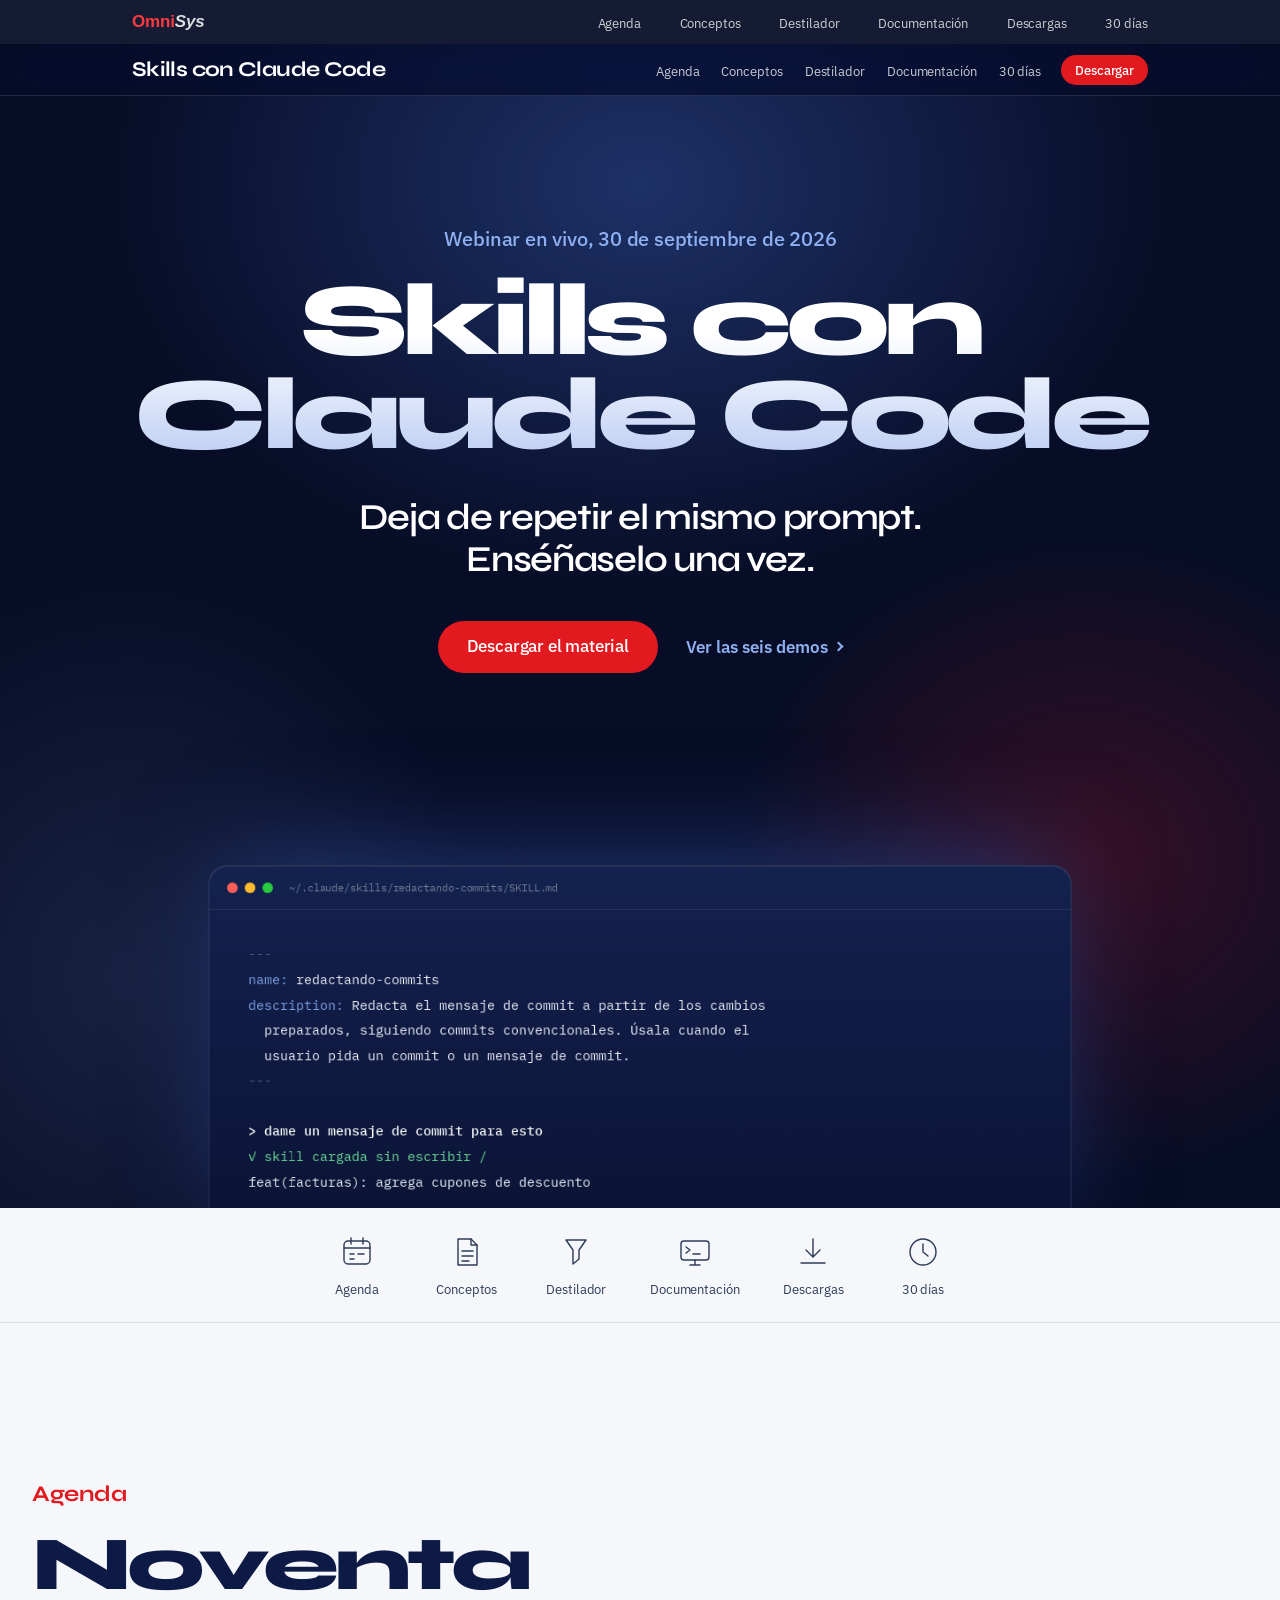
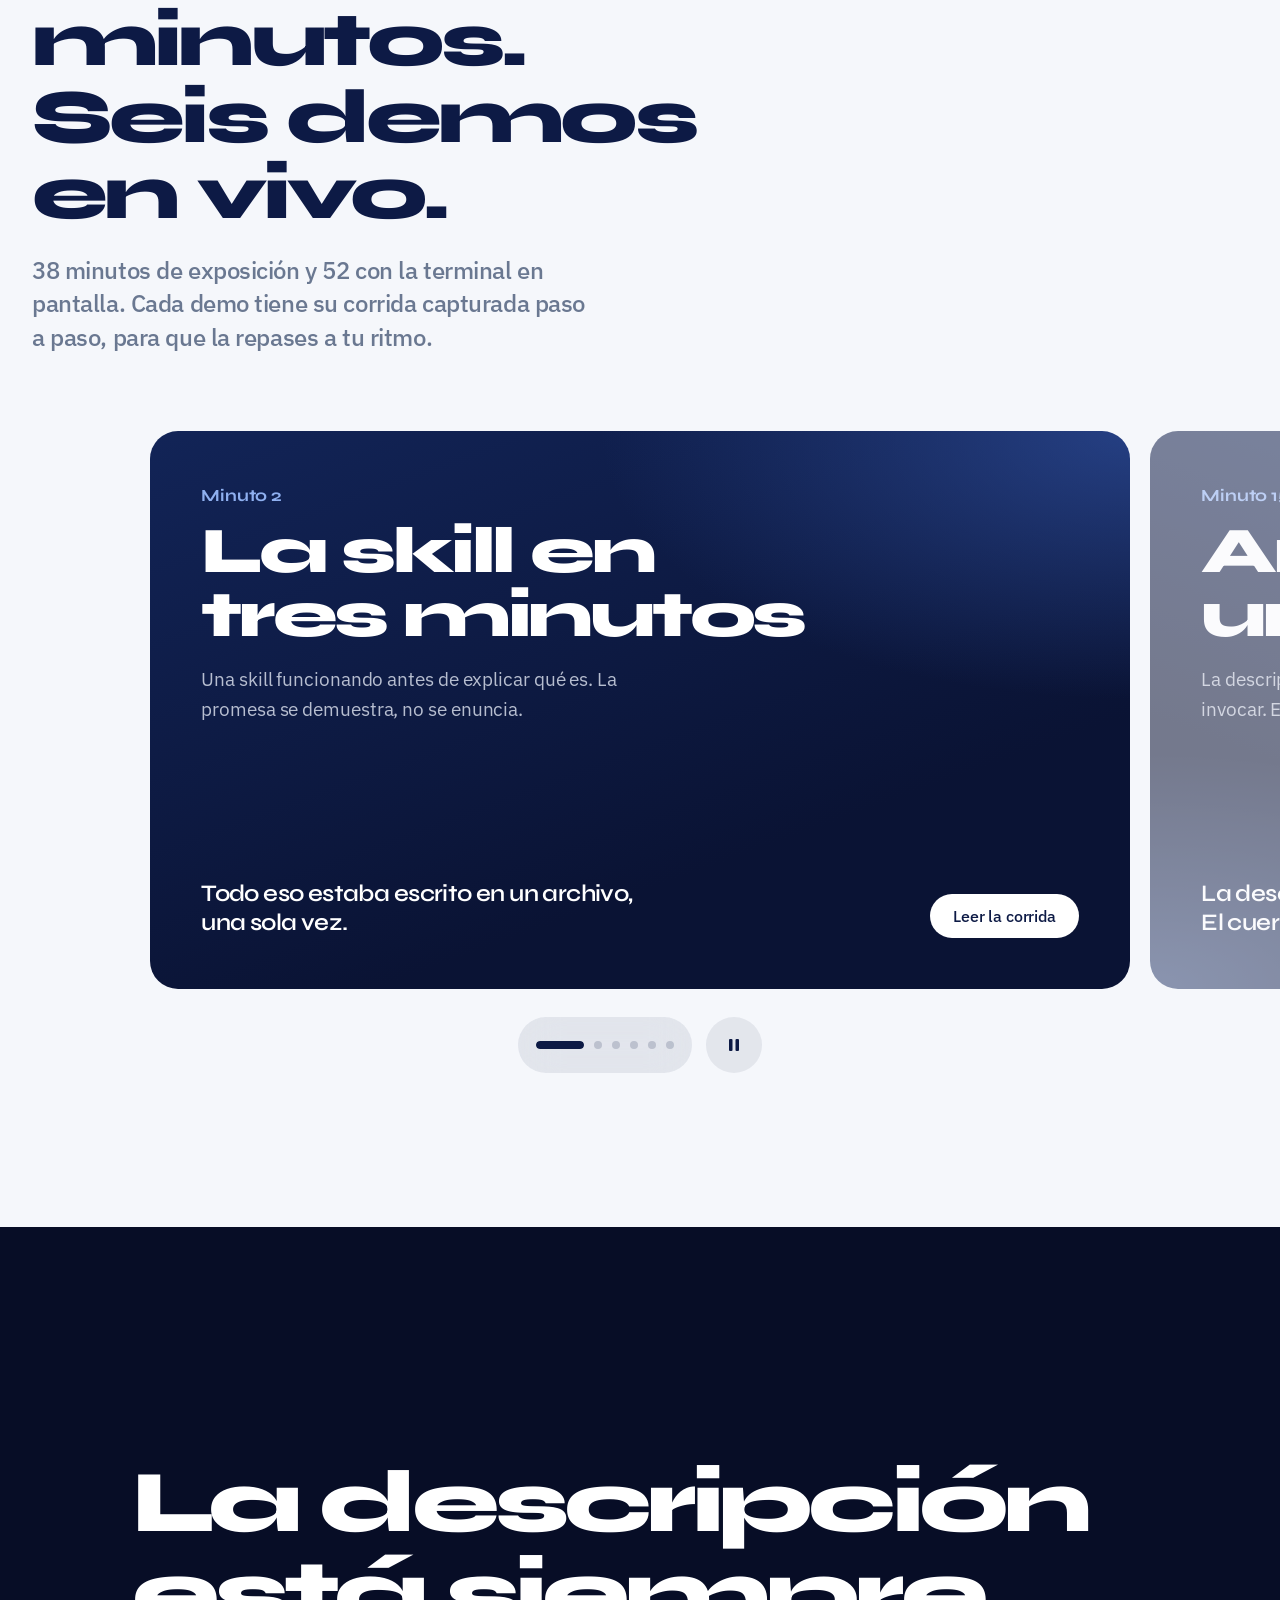
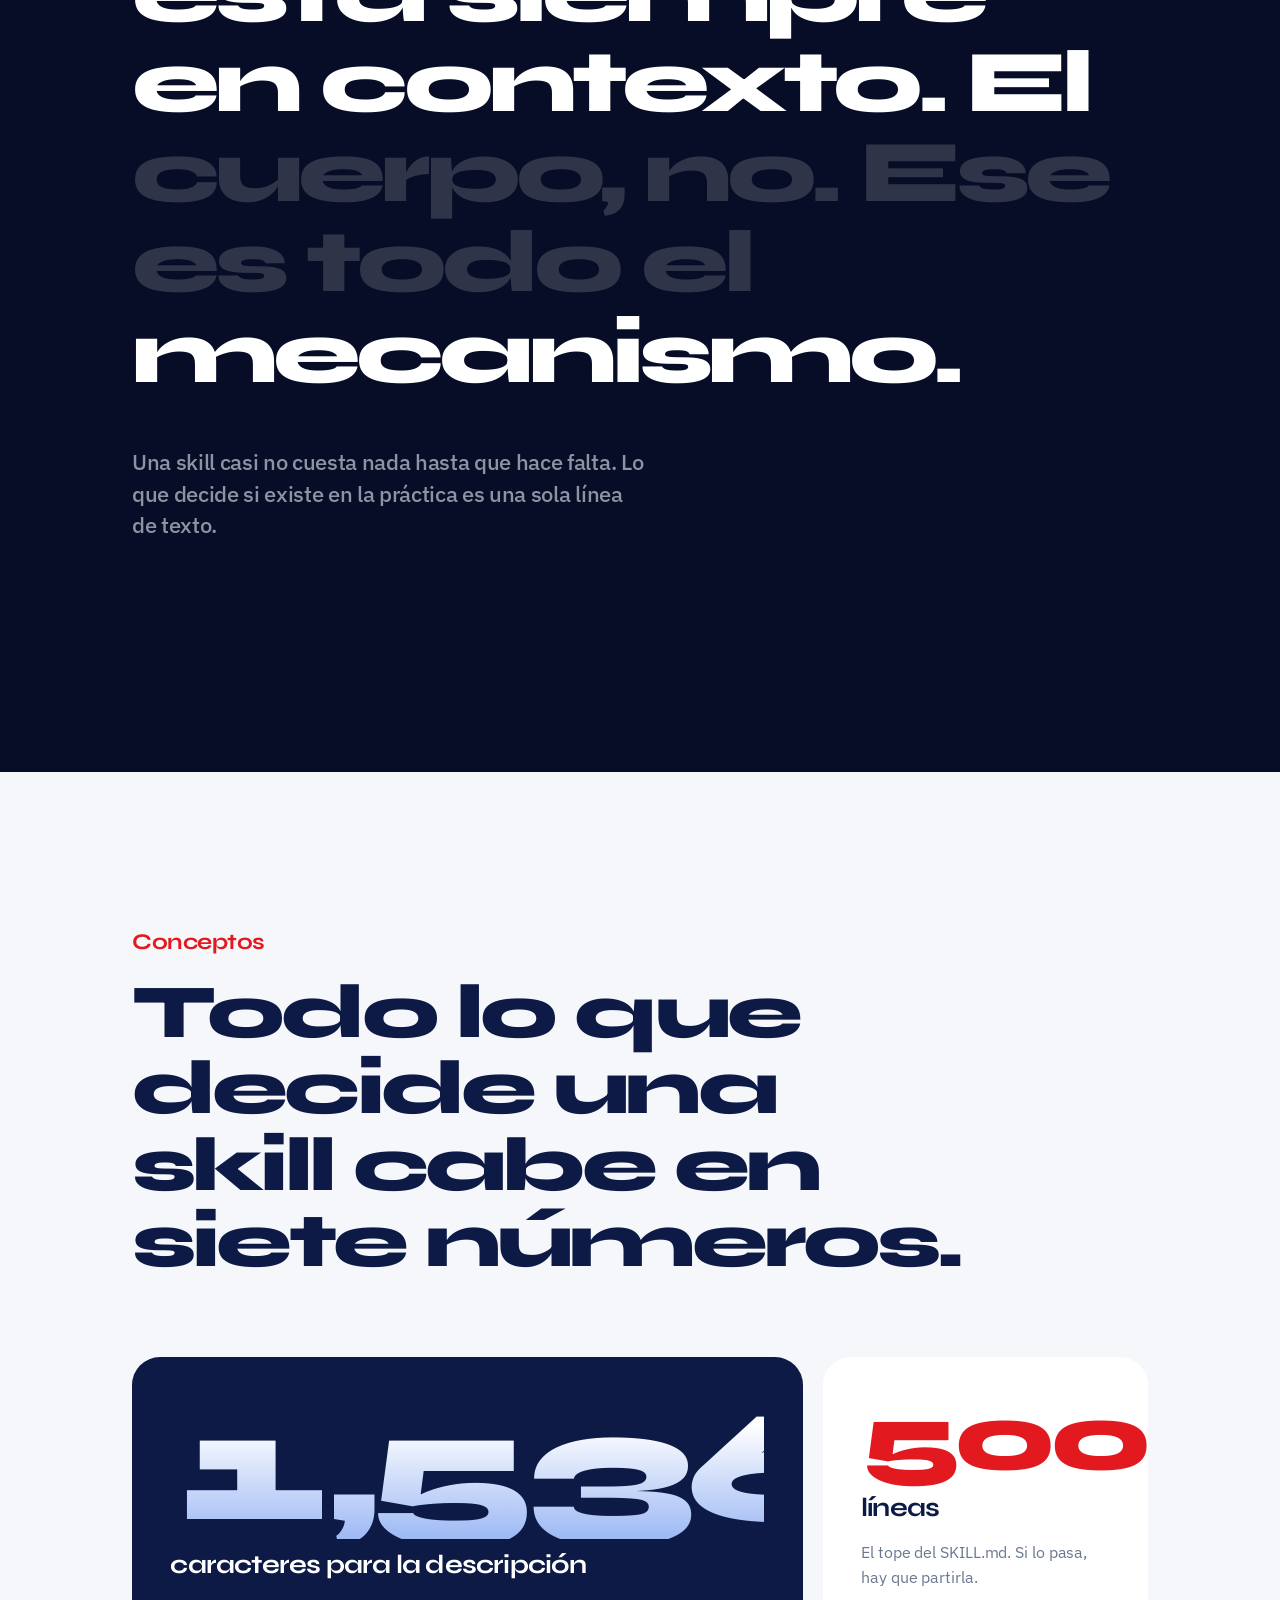
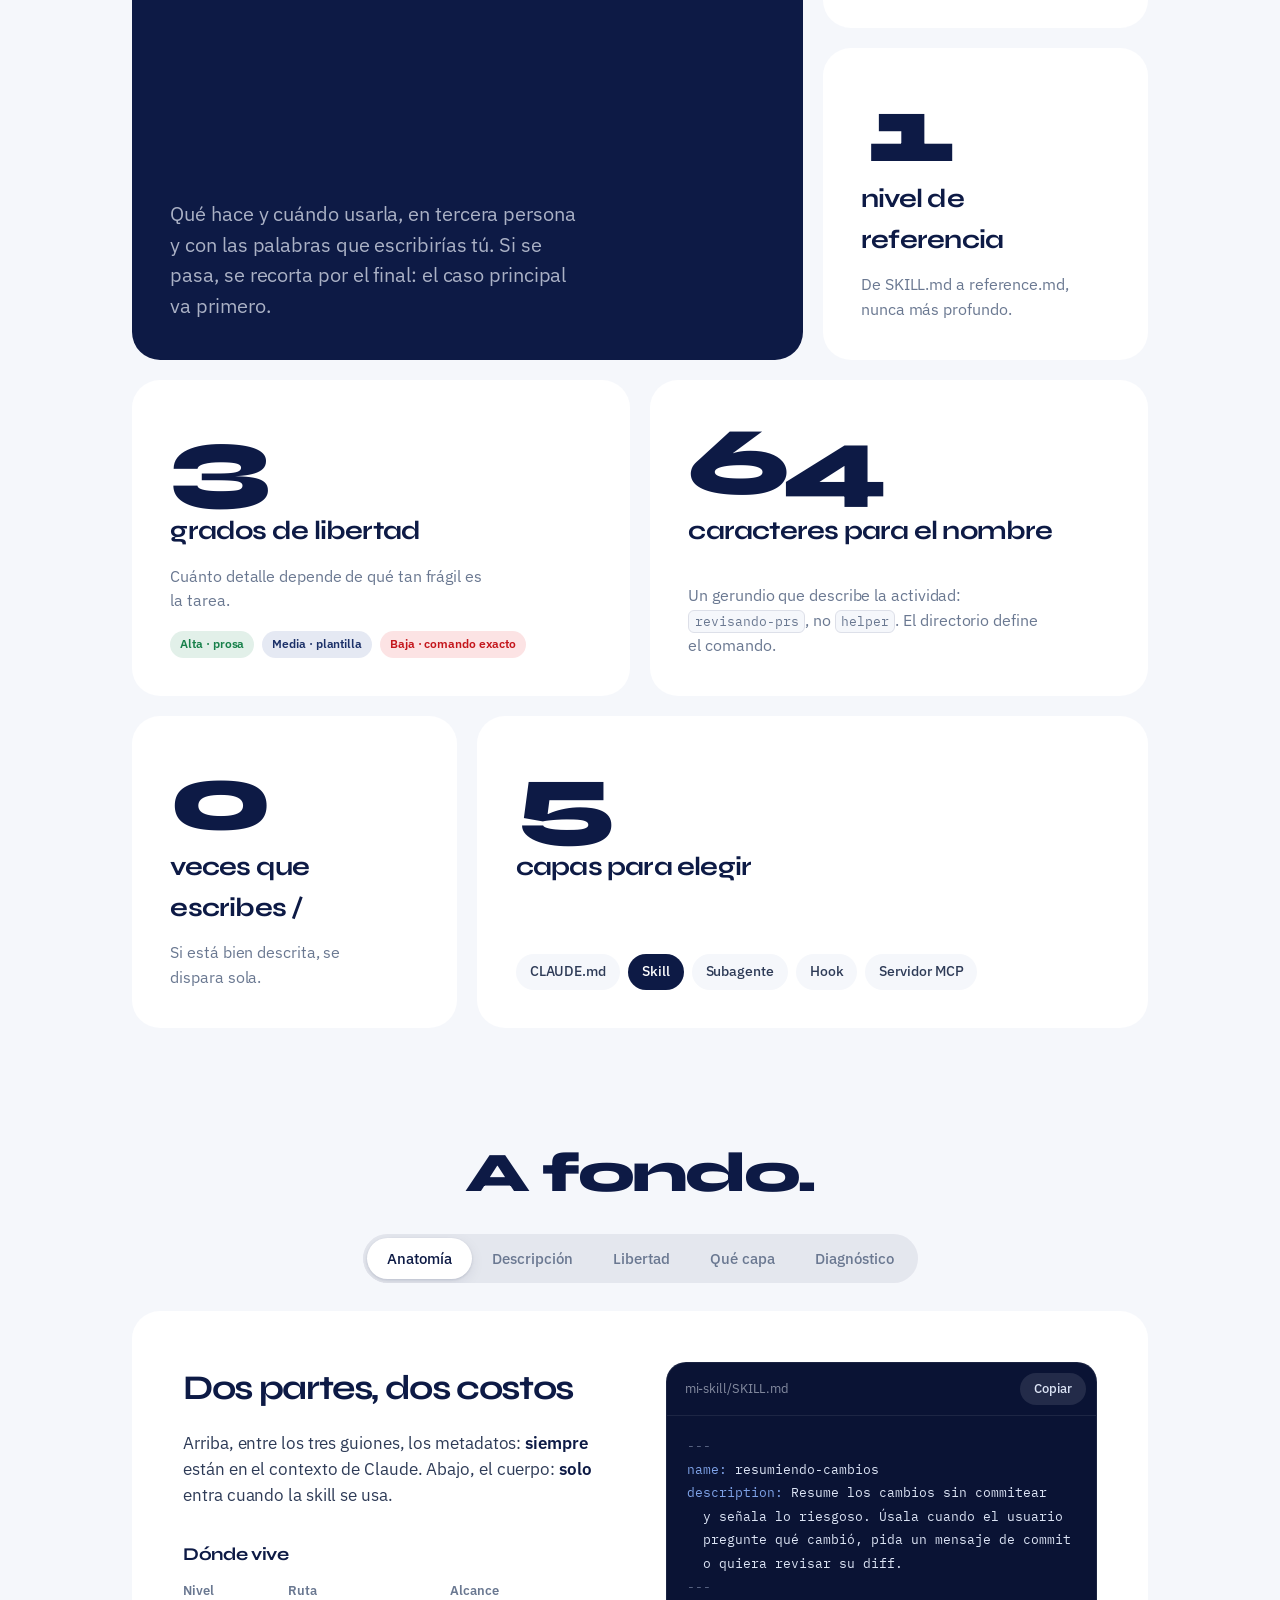
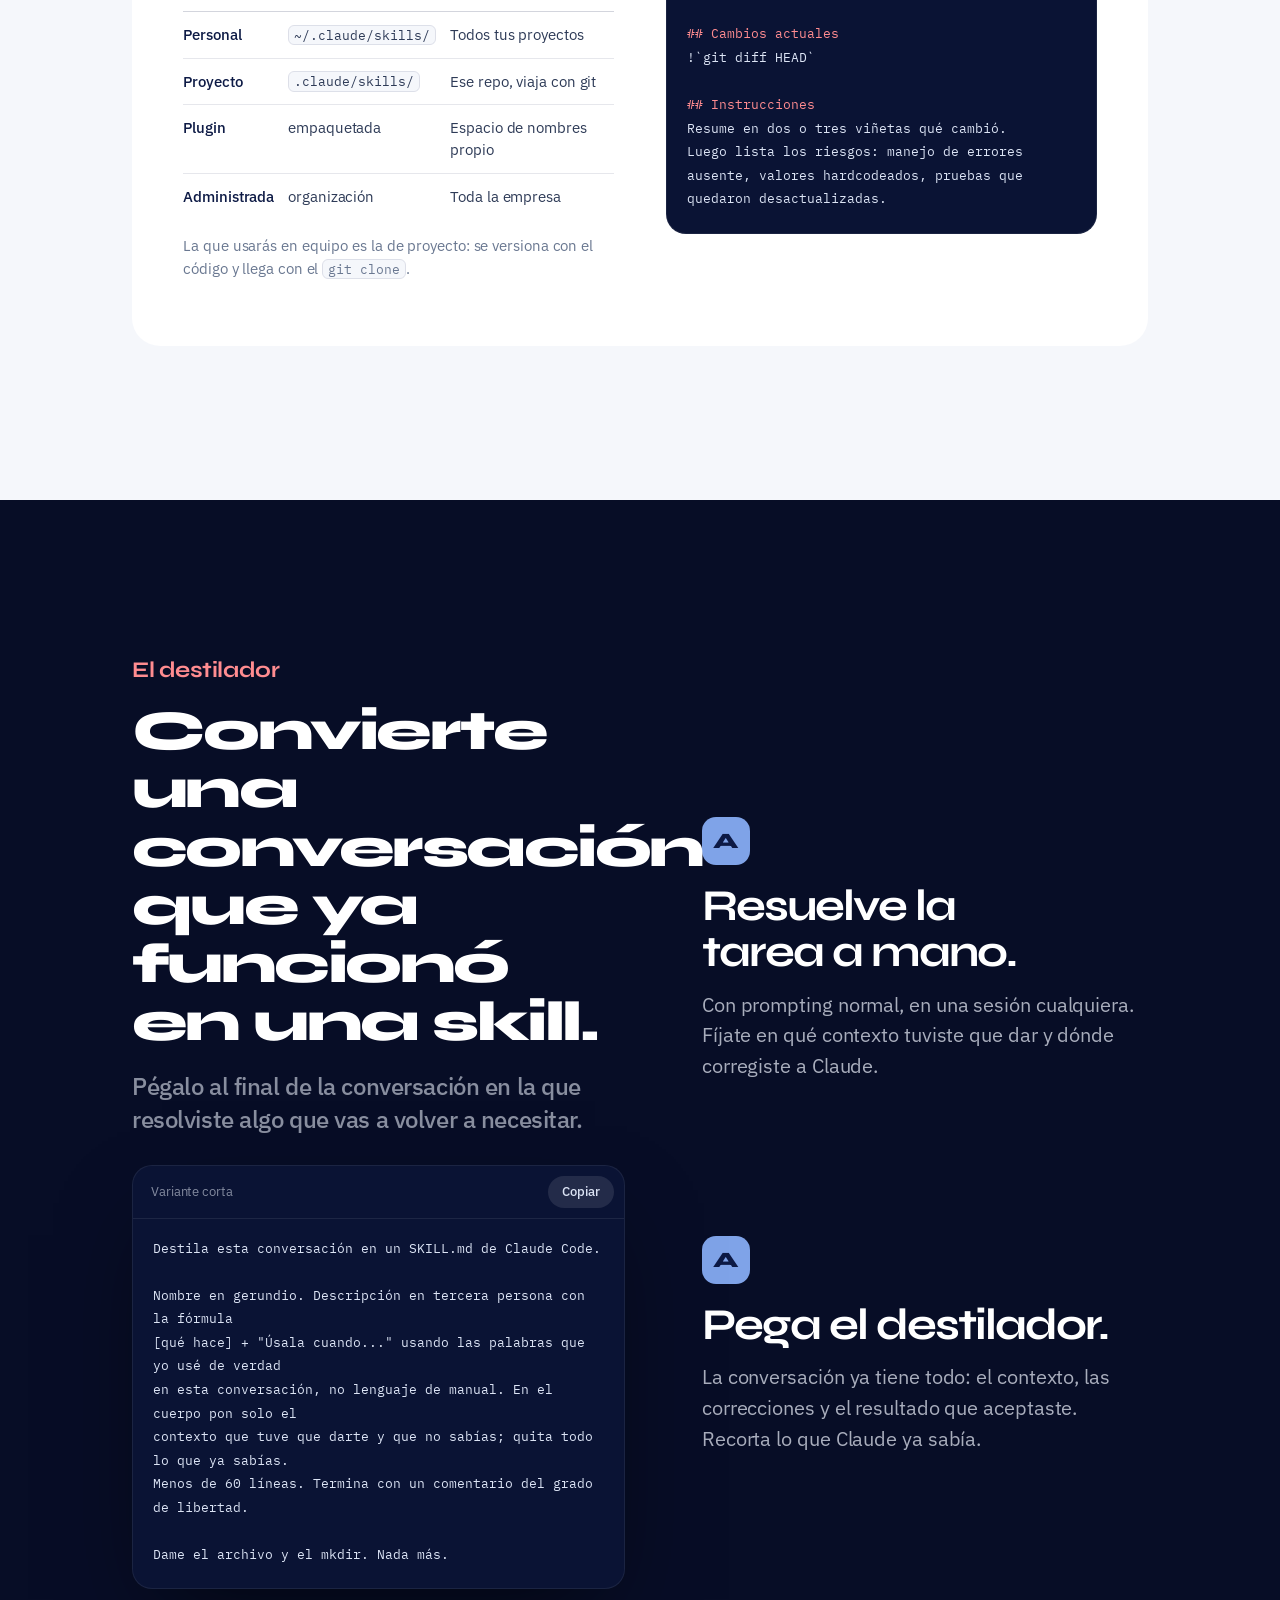
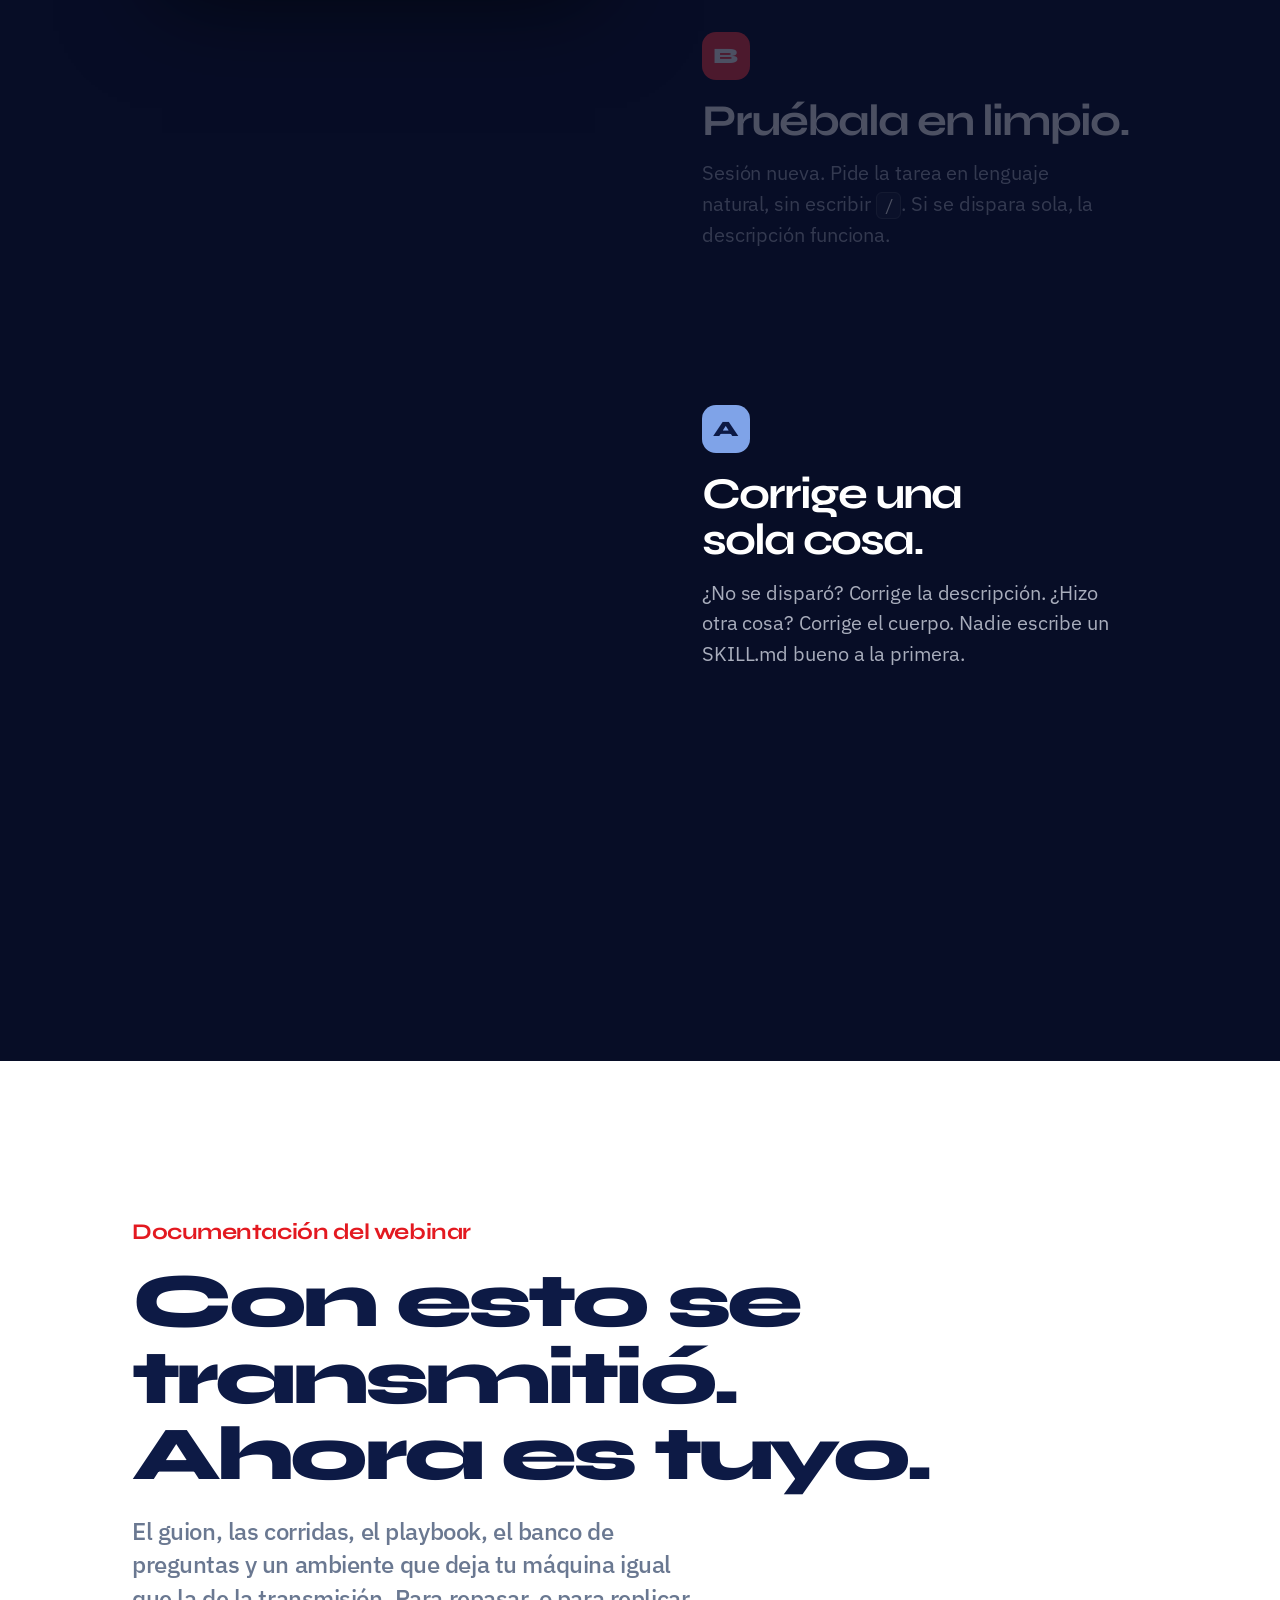
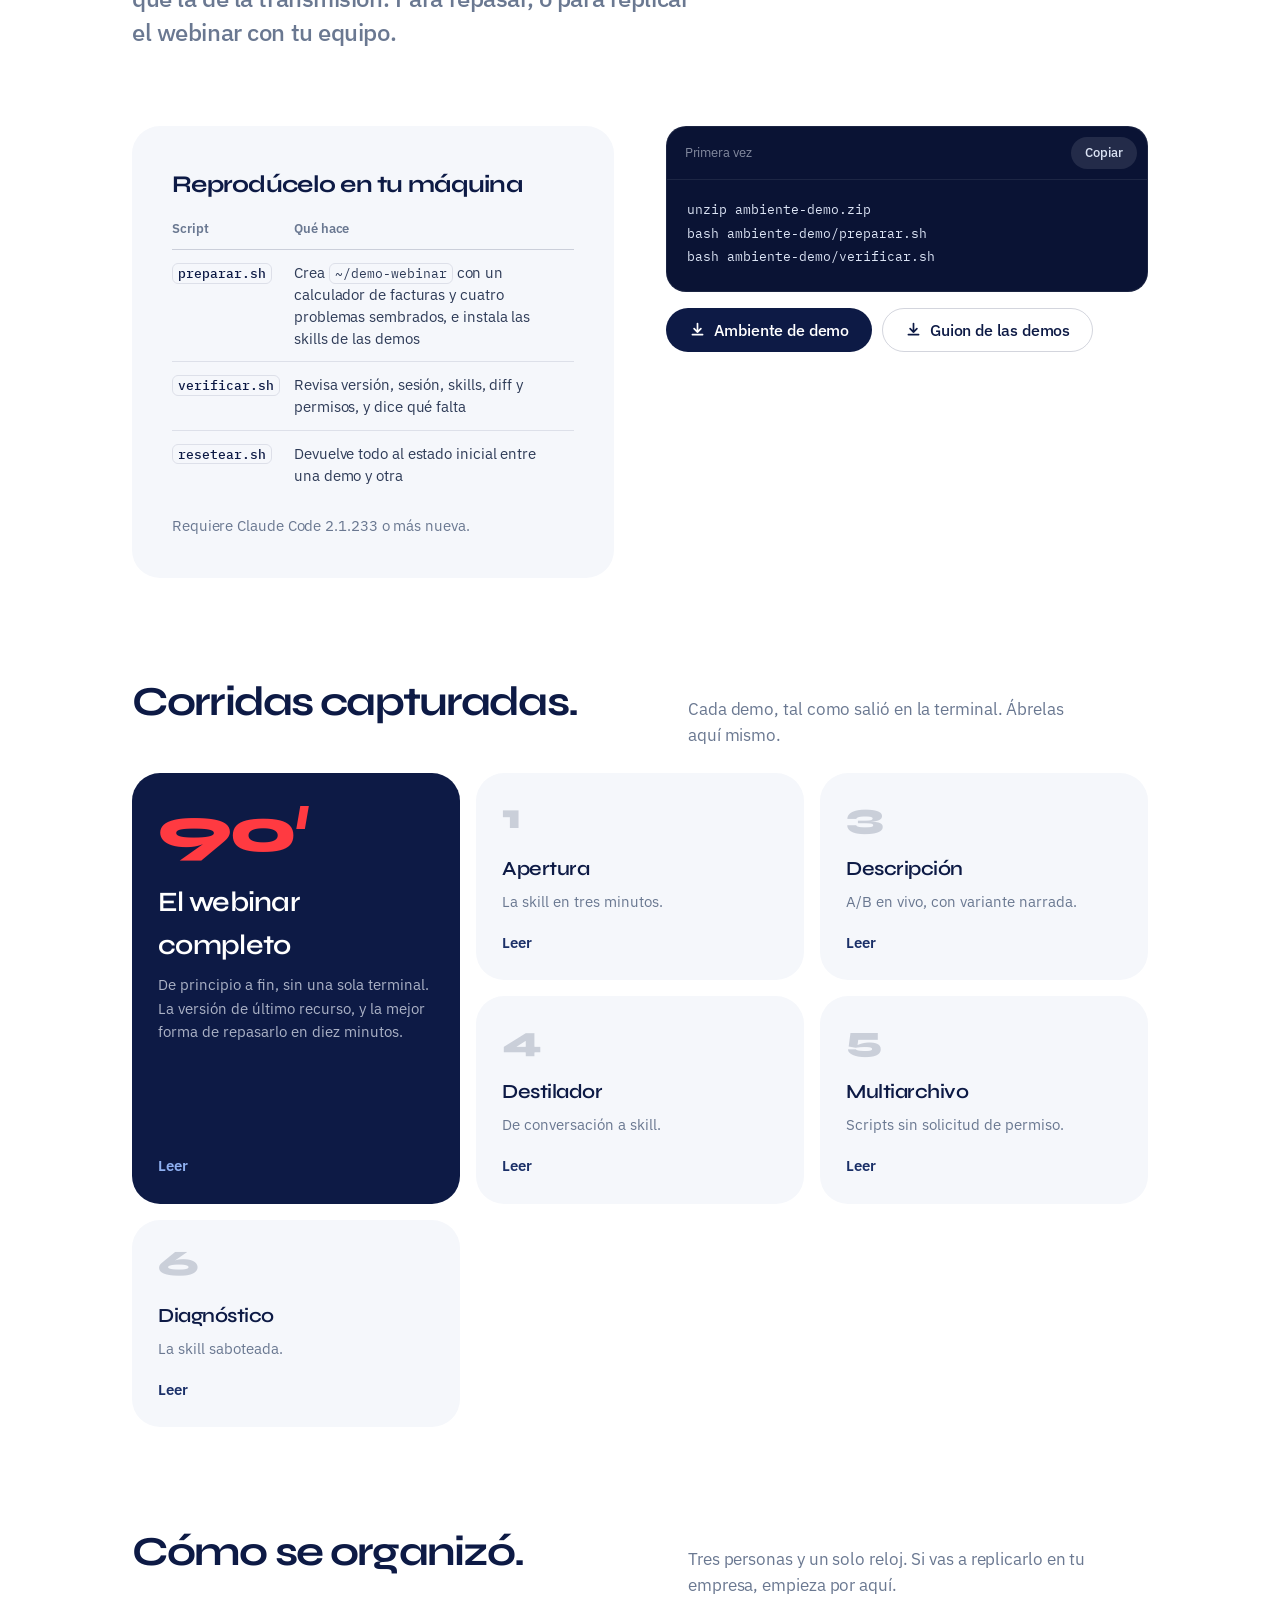
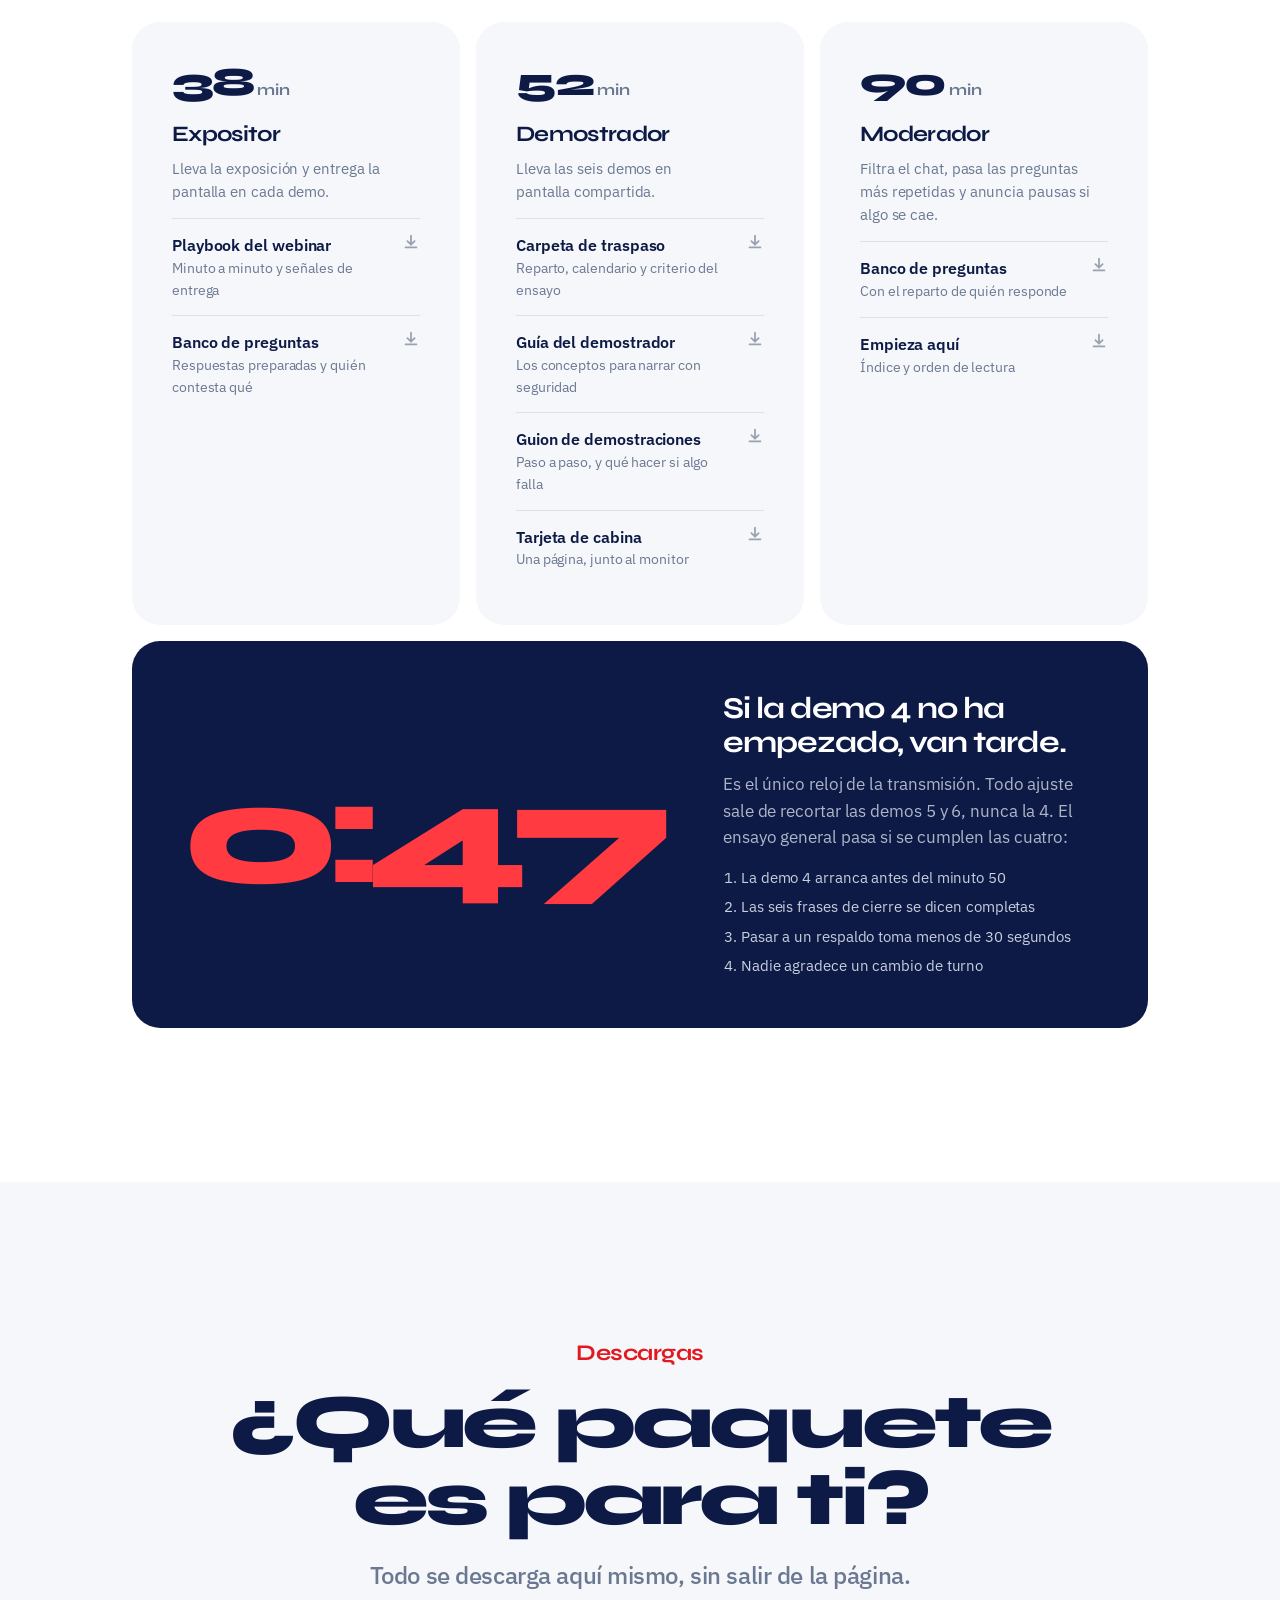
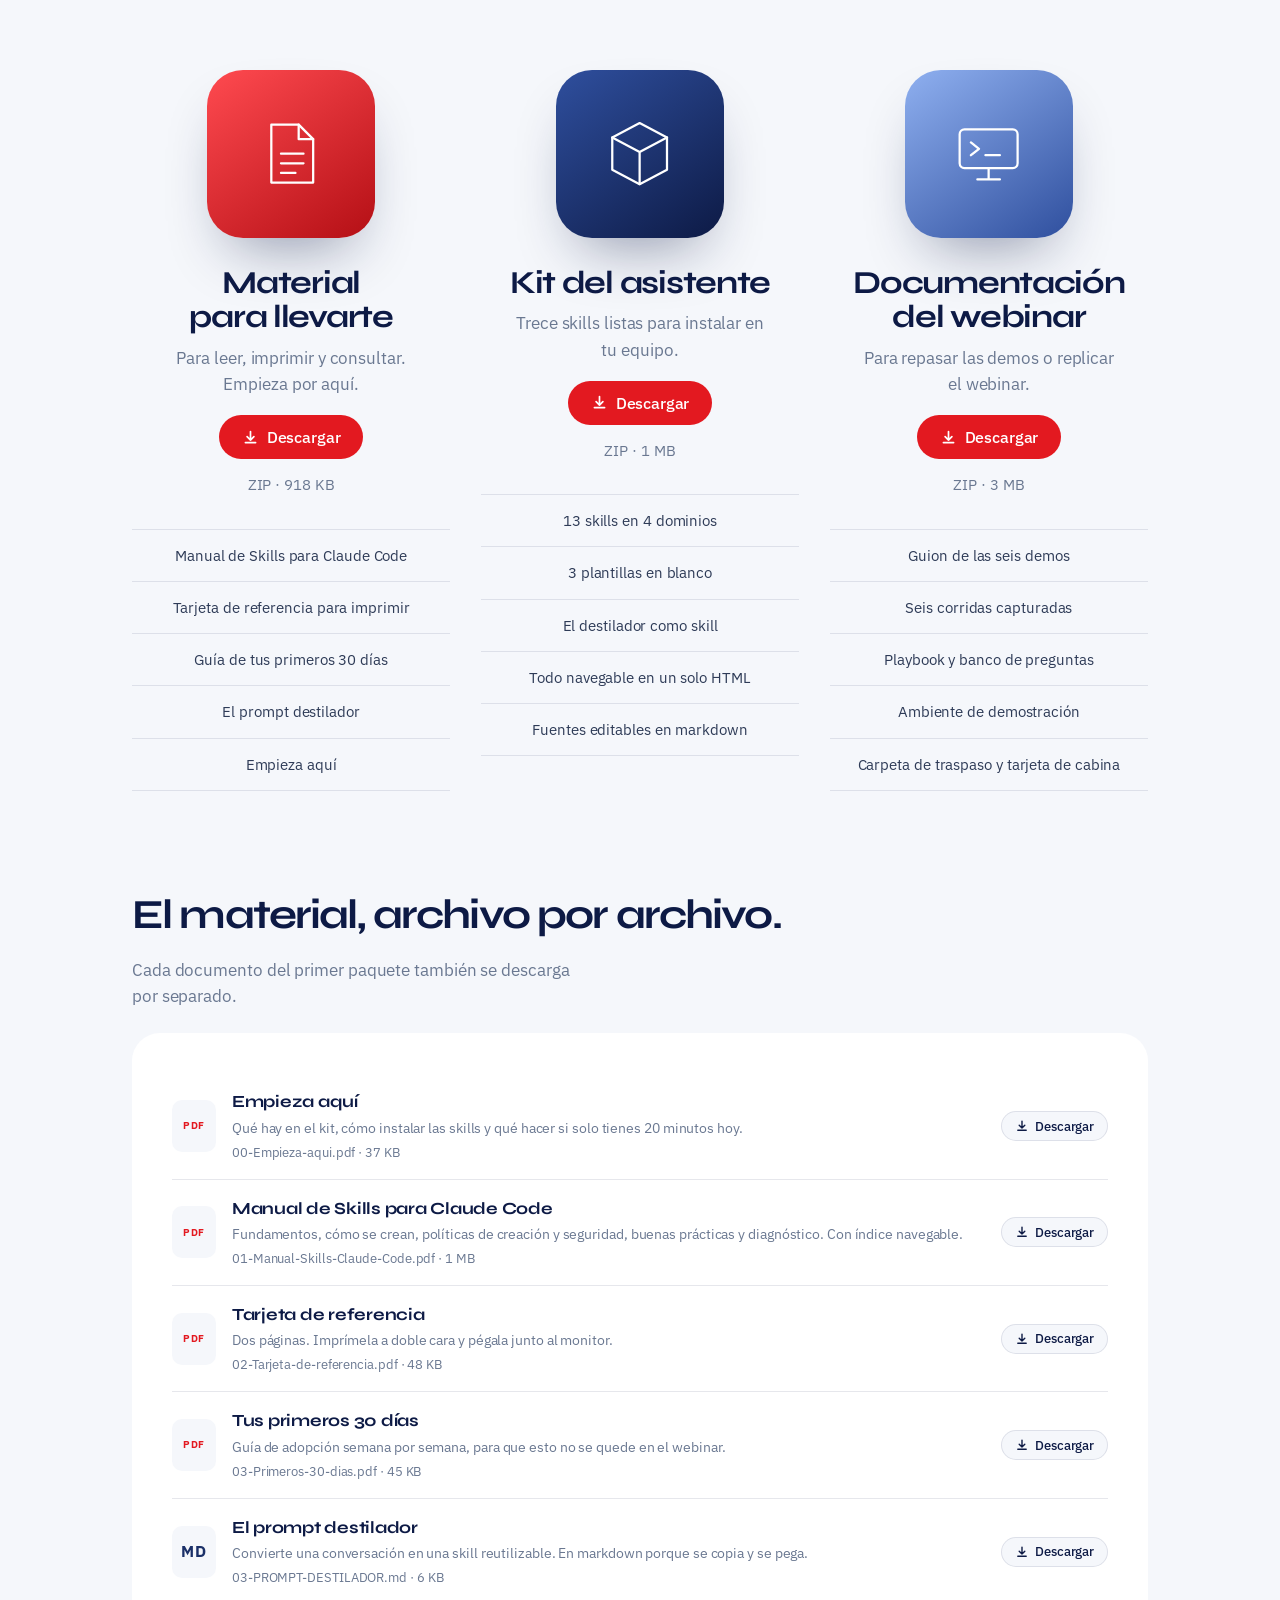
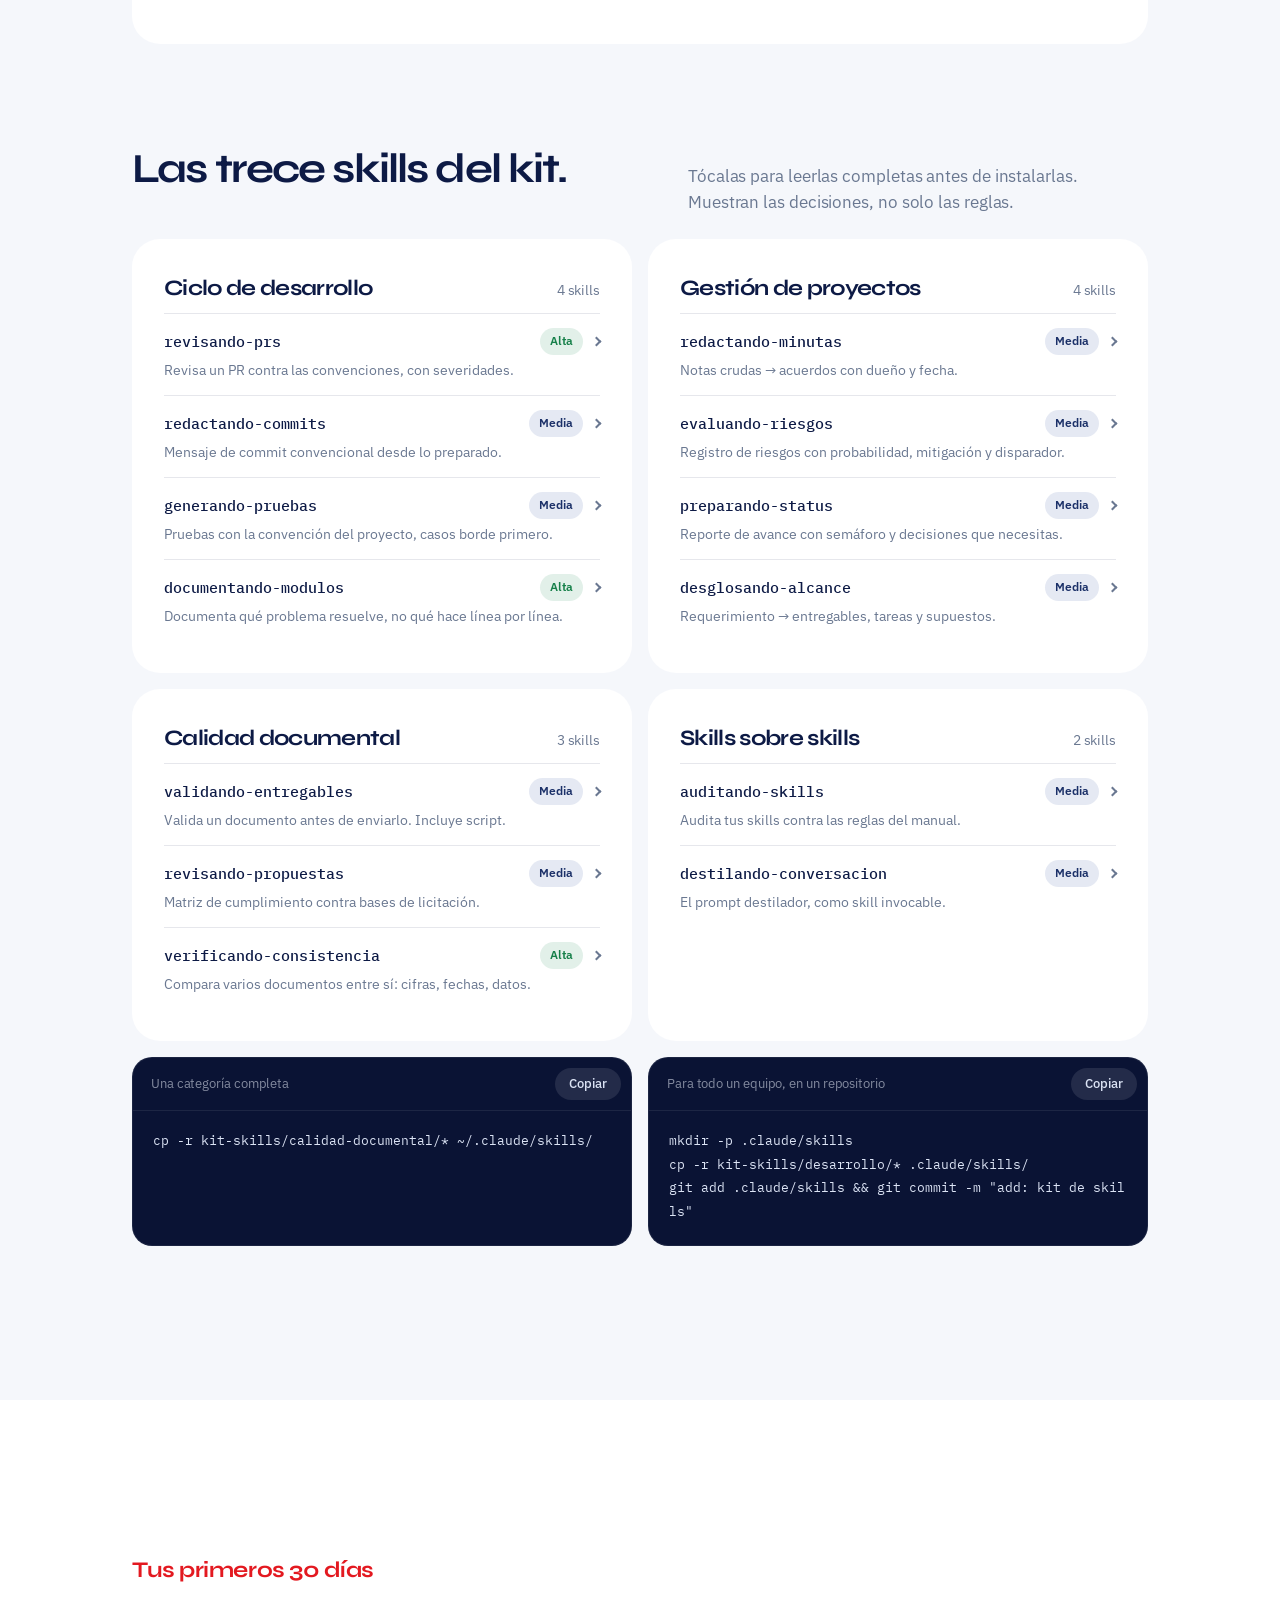
==== commit 20540b3c: "Rediseño con la navegación de apple.com - Barra global que se va y barra local fija que cambia de ma" ====
--- a/index.html
+++ b/index.html
@@ -3,10 +3,10 @@
 <head>
 <meta charset="UTF-8">
 <meta name="viewport" content="width=device-width, initial-scale=1, viewport-fit=cover">
-<meta name="theme-color" content="#0D1A45">
-<title>Webinar · Skills con Claude Code · OmniSys</title>
-<meta name="description" content="El material del webinar Skills con Claude Code: conceptos, las seis demos, el prompt destilador, el kit de trece skills y la guía de tus primeros 30 días.">
-<meta property="og:title" content="Skills con Claude Code · Webinar OmniSys">
+<meta name="theme-color" content="#070D26">
+<title>Skills con Claude Code, el webinar de OmniSys</title>
+<meta name="description" content="La página del webinar Skills con Claude Code: agenda y seis demos, conceptos, el prompt destilador, la documentación de la transmisión y tres paquetes de material para llevar skills a tu equipo.">
+<meta property="og:title" content="Skills con Claude Code, el webinar de OmniSys">
 <meta property="og:description" content="Deja de repetir el mismo prompt. Enséñaselo una vez.">
 <meta property="og:type" content="website">
 <link rel="icon" href="data:image/svg+xml,%3Csvg xmlns='http://www.w3.org/2000/svg' viewBox='0 0 64 64'%3E%3Crect width='64' height='64' rx='14' fill='%230D1A45'/%3E%3Ctext x='32' y='43' font-family='Verdana' font-weight='700' font-size='30' fill='%23FF3A41' text-anchor='middle'%3EO%3C/text%3E%3C/svg%3E">
@@ -20,176 +20,203 @@
 
 <a class="skip" href="#contenido">Saltar al contenido</a>
 
-<header class="nav on-dark" id="nav">
-  <div class="nav-in">
+<!-- ═════ barra global · se va con el scroll ═════ -->
+<header class="gnav" id="gnav">
+  <div class="gnav-in">
     <a class="brand" href="#inicio" aria-label="OmniSys, inicio"><span class="o">Omni</span><span class="s">Sys</span></a>
-    <nav class="nav-links" aria-label="Secciones">
-      <a href="#agenda">Agenda</a>
-      <a href="#conceptos">Conceptos</a>
-      <a href="#destilador">Destilador</a>
-      <a href="#documentacion">Documentación</a>
-      <a href="#descargas">Descargas</a>
-      <a href="#treinta">30 días</a>
-    </nav>
-    <a class="btn btn-sm btn-red" href="#descargas">
-      <svg aria-hidden="true" viewBox="0 0 20 20"><path d="M10 3v10m0 0 4-4m-4 4-4-4M4 16h12"/></svg>
-      <span>Descargas</span>
-    </a>
+    <ul class="gnav-links">
+      <li><a href="#agenda">Agenda</a></li>
+      <li><a href="#conceptos">Conceptos</a></li>
+      <li><a href="#destilador">Destilador</a></li>
+      <li><a href="#documentacion">Documentación</a></li>
+      <li><a href="#descargas">Descargas</a></li>
+      <li><a href="#treinta">30 días</a></li>
+    </ul>
+    <button class="menu-btn" type="button" aria-label="Abrir menú" aria-expanded="false" aria-controls="menu"><span></span><span></span></button>
   </div>
 </header>
+<div class="menu" id="menu" aria-hidden="true">
+  <ul>
+    <li><a href="#agenda">Agenda</a></li>
+    <li><a href="#conceptos">Conceptos</a></li>
+    <li><a href="#destilador">Destilador</a></li>
+    <li><a href="#documentacion">Documentación</a></li>
+    <li><a href="#descargas">Descargas</a></li>
+    <li><a href="#treinta">Tus primeros 30 días</a></li>
+  </ul>
+  <p class="menu-sub">Webinar en vivo el 30 de septiembre de 2026, a las 9:00 h de la Ciudad de México.</p>
+</div>
+
+<!-- ═════ barra local · se queda arriba ═════ -->
+<nav class="lnav" id="lnav" aria-label="Secciones del webinar">
+  <div class="lnav-in">
+    <a class="lnav-title" href="#inicio">Skills con Claude Code</a>
+    <ul class="lnav-links">
+      <li><a href="#agenda">Agenda</a></li>
+      <li><a href="#conceptos">Conceptos</a></li>
+      <li><a href="#destilador">Destilador</a></li>
+      <li><a href="#documentacion">Documentación</a></li>
+      <li><a href="#treinta">30 días</a></li>
+    </ul>
+    <button class="lnav-toggle" type="button" aria-label="Mostrar secciones" aria-expanded="false" aria-controls="lnav-drop"><svg viewBox="0 0 14 14"><path d="M2 5l5 5 5-5"/></svg></button>
+    <a class="btn btn-red btn-sm" href="#descargas">Descargar</a>
+  </div>
+  <div class="lnav-drop" id="lnav-drop"><div><ul>
+    <li><a href="#agenda">Agenda</a></li>
+    <li><a href="#conceptos">Conceptos</a></li>
+    <li><a href="#destilador">Destilador</a></li>
+    <li><a href="#documentacion">Documentación</a></li>
+    <li><a href="#descargas">Descargas</a></li>
+    <li><a href="#treinta">Tus primeros 30 días</a></li>
+  </ul></div></div>
+</nav>
 
 <main id="contenido">
 
 <!-- ═════ portada ═════ -->
 <section class="hero" id="inicio">
-  <div class="wrap hero-in">
-    <p class="kicker rise"><i></i>Webinar en vivo · 30 sep 2026 · 9:00 CDMX</p>
-    <h1 class="rise d1">Skills con <span class="g">Claude Code</span></h1>
-    <p class="claim rise d2">Deja de repetir el mismo prompt. Enséñaselo una vez.</p>
-    <p class="lede rise d2">La página del webinar: la agenda y las seis demos, los conceptos, la documentación con la que se transmitió y todo el material para llevarte e implementar skills en tu equipo.</p>
-    <div class="hero-cta rise d3">
-      <a class="btn btn-red btn-lg dl" href="descargas/material-para-llevar.zip" data-id="material" download>
-        <svg aria-hidden="true" viewBox="0 0 20 20"><path d="M10 3v10m0 0 4-4m-4 4-4-4M4 16h12"/></svg>
-        <span>Material para llevarte</span><small data-peso="material">ZIP</small>
-      </a>
-      <a class="btn btn-glass btn-lg dl" href="descargas/kit-asistente-skills-claude-code.zip" data-id="kit" download>
-        <svg aria-hidden="true" viewBox="0 0 20 20"><path d="M10 3v10m0 0 4-4m-4 4-4-4M4 16h12"/></svg>
-        <span>Kit del asistente</span><small data-peso="kit">ZIP</small>
-      </a>
-    </div>
-
-    <div class="window rise" aria-label="Una skill en la terminal">
+  <div class="hero-glow" aria-hidden="true"></div>
+  <div class="wrap-wide hero-in intro">
+    <p class="hero-date">Webinar en vivo, 30 de septiembre de 2026</p>
+    <h1>Skills con Claude Code</h1>
+    <p class="hero-claim">Deja de repetir el mismo prompt. Enséñaselo una vez.</p>
+    <div class="hero-cta">
+      <a class="btn btn-red btn-lg" href="#descargas">Descargar el material</a>
+      <a class="more-link" href="#agenda">Ver las seis demos</a>
+    </div>
+  </div>
+  <div class="stage" id="stage">
+    <div class="window" id="window" aria-label="Una skill funcionando en la terminal">
       <div class="window-bar"><i style="background:#FF5F57"></i><i style="background:#FEBC2E"></i><i style="background:#28C840"></i><span>~/.claude/skills/redactando-commits/SKILL.md</span></div>
 <pre><span class="dim">---</span>
 <span class="k">name:</span> <span class="v">redactando-commits</span>
-<span class="k">description:</span> <span class="v">Redacta el mensaje de commit a partir de los
-  cambios preparados, siguiendo commits convencionales.
-  Úsala cuando el usuario pida un commit o un mensaje de commit.</span>
+<span class="k">description:</span> <span class="v">Redacta el mensaje de commit a partir de los cambios
+  preparados, siguiendo commits convencionales. Úsala cuando el
+  usuario pida un commit o un mensaje de commit.</span>
 <span class="dim">---</span>
 
 <span class="me">&gt; dame un mensaje de commit para esto</span>
 <span class="ok">✓ skill cargada sin escribir /</span>
 <span class="v">feat(facturas): agrega cupones de descuento</span></pre>
     </div>
-
-    <dl class="facts rise">
-      <div><dt>Duración</dt><dd>90 min</dd></div>
-      <div><dt>Demos en vivo</dt><dd>6</dd></div>
-      <div><dt>Skills en el kit</dt><dd>13</dd></div>
-      <div><dt>Paquetes</dt><dd>3</dd></div>
-    </dl>
-  </div>
-</section>
-
-<!-- ═════ demos ═════ -->
-<section class="sec sec-alt" id="agenda">
-  <div class="wrap rail-head rv">
-    <header class="shead">
-      <p class="eyebrow">Agenda</p>
-      <h2>Noventa minutos, seis demos en vivo</h2>
-      <p class="lead">38 minutos de exposición y 52 en pantalla, con la terminal abierta. Cada demo trae su corrida capturada paso a paso para que la repases.</p>
-    </header>
-    <div class="rail-ctrl" data-rail="rail-demos">
-      <button class="prev" type="button" aria-label="Demo anterior"><svg viewBox="0 0 20 20"><path d="M12.5 4.5 7 10l5.5 5.5"/></svg></button>
-      <button class="next" type="button" aria-label="Demo siguiente"><svg viewBox="0 0 20 20"><path d="M7.5 4.5 13 10l-5.5 5.5"/></svg></button>
-    </div>
-  </div>
-
-  <div class="rail" id="rail-demos" tabindex="0" aria-label="Demos del webinar, desliza para ver más">
-    <div class="rail-track">
-      <article class="demo card">
-        <div class="demo-top"><span class="demo-n">01</span><span class="demo-t">0:02</span></div>
-        <h3>La skill en tres minutos</h3>
-        <p>Una skill funcionando antes de saber qué es. La promesa se demuestra, no se enuncia.</p>
-        <blockquote>Todo eso estaba escrito en un archivo, una sola vez.</blockquote>
-        <button class="btn btn-soft btn-sm" type="button" data-run="R1" aria-haspopup="dialog">Leer la corrida</button>
-      </article>
-      <article class="demo card">
-        <div class="demo-top"><span class="demo-n">02</span><span class="demo-t">0:15</span></div>
-        <h3>Anatomía de un SKILL.md</h3>
-        <p>Descripción siempre en contexto, cuerpo solo al invocar. El concepto del que depende todo lo demás.</p>
-        <blockquote>La descripción siempre está en contexto. El cuerpo, no.</blockquote>
-        <button class="btn btn-soft btn-sm" type="button" data-run="D2" aria-haspopup="dialog">Ver el archivo</button>
-      </article>
-      <article class="demo card">
-        <div class="demo-top"><span class="demo-n">03</span><span class="demo-t">0:27</span></div>
-        <h3>La descripción, A/B en vivo</h3>
-        <p>La misma skill con dos descripciones. Una nunca se activa, la otra sí. Lo único que cambió fue el texto.</p>
-        <blockquote>Si no se dispara, el problema está en la descripción.</blockquote>
-        <button class="btn btn-soft btn-sm" type="button" data-run="R3" aria-haspopup="dialog">Leer la corrida</button>
-      </article>
-      <article class="demo card key">
-        <div class="demo-top"><span class="demo-n">04</span><span class="demo-t">0:47</span></div>
-        <h3>El destilador</h3>
-        <p>La que vas a usar mañana: convertir una conversación que ya funcionó en una skill reutilizable.</p>
-        <blockquote>Nadie escribe un SKILL.md bueno de memoria y a la primera.</blockquote>
-        <button class="btn btn-soft btn-sm" type="button" data-run="R4" aria-haspopup="dialog">Leer la corrida</button>
-      </article>
-      <article class="demo card">
-        <div class="demo-top"><span class="demo-n">05</span><span class="demo-t">1:05</span></div>
-        <h3>Multiarchivo y script</h3>
-        <p>Una skill que ejecuta código, y el patrón que evita la solicitud de permiso.</p>
-        <blockquote>Los scripts se ejecutan, no se leen.</blockquote>
-        <button class="btn btn-soft btn-sm" type="button" data-run="R5" aria-haspopup="dialog">Leer la corrida</button>
-      </article>
-      <article class="demo card">
-        <div class="demo-top"><span class="demo-n">06</span><span class="demo-t">1:12</span></div>
-        <h3>La skill que no funciona</h3>
-        <p>Diagnóstico de una skill saboteada. Las fallas más caras son las que ninguna herramienta señala.</p>
-        <blockquote>Las descripciones malas no las marca ninguna herramienta.</blockquote>
-        <button class="btn btn-soft btn-sm" type="button" data-run="R6" aria-haspopup="dialog">Leer la corrida</button>
-      </article>
-    </div>
-  </div>
+  </div>
+</section>
+
+<!-- ═════ capítulos ═════ -->
+<nav class="chapters" aria-label="Capítulos">
+  <ul>
+    <li><a href="#agenda"><svg viewBox="0 0 36 36" aria-hidden="true"><rect x="5" y="7" width="26" height="23" rx="4"/><path d="M5 14h26M12 4v6M24 4v6M11 20h4M11 25h4M19 20h6"/></svg>Agenda</a></li>
+    <li><a href="#conceptos"><svg viewBox="0 0 36 36" aria-hidden="true"><path d="M9 5h13l6 6v20H9z"/><path d="M22 5v6h6M13 17h11M13 22h11M13 27h7"/></svg>Conceptos</a></li>
+    <li><a href="#destilador"><svg viewBox="0 0 36 36" aria-hidden="true"><path d="M8 6h20l-7 10v9l-6 5V16z"/></svg>Destilador</a></li>
+    <li><a href="#documentacion"><svg viewBox="0 0 36 36" aria-hidden="true"><rect x="4" y="7" width="28" height="19" rx="3"/><path d="M9 13l4 3-4 3M16 20h7M13 31h10M18 26v5"/></svg>Documentación</a></li>
+    <li><a href="#descargas"><svg viewBox="0 0 36 36" aria-hidden="true"><path d="M18 5v18m0 0 7-7m-7 7-7-7M6 29h24"/></svg>Descargas</a></li>
+    <li><a href="#treinta"><svg viewBox="0 0 36 36" aria-hidden="true"><circle cx="18" cy="18" r="13"/><path d="M18 10v8l5 4"/></svg>30 días</a></li>
+  </ul>
+</nav>
+
+<!-- ═════ agenda ═════ -->
+<section class="sec paper" id="agenda">
+  <div class="wrap head">
+    <span class="kick">Agenda</span>
+    <h2 class="title">Noventa minutos. Seis demos en vivo.</h2>
+    <p class="lead">38 minutos de exposición y 52 con la terminal en pantalla. Cada demo tiene su corrida capturada paso a paso, para que la repases a tu ritmo.</p>
+  </div>
+
+  <div class="gallery" id="gallery" tabindex="0" aria-roledescription="carrusel" aria-label="Las seis demos">
+    <div class="gallery-track">
+      <article class="tile" aria-label="Demo 1 de 6">
+        <div><span class="tile-min">Minuto 2</span><h3>La skill en tres minutos</h3><p>Una skill funcionando antes de explicar qué es. La promesa se demuestra, no se enuncia.</p></div>
+        <div class="tile-foot"><blockquote>Todo eso estaba escrito en un archivo, una sola vez.</blockquote><button class="btn btn-white" type="button" data-run="R1" aria-haspopup="dialog">Leer la corrida</button></div>
+      </article>
+      <article class="tile" aria-label="Demo 2 de 6">
+        <div><span class="tile-min">Minuto 15</span><h3>Anatomía de un SKILL.md</h3><p>La descripción siempre en contexto; el cuerpo, solo al invocar. El concepto del que depende todo lo demás.</p></div>
+        <div class="tile-foot"><blockquote>La descripción siempre está en contexto. El cuerpo, no.</blockquote><button class="btn btn-white" type="button" data-run="D2" aria-haspopup="dialog">Ver el archivo</button></div>
+      </article>
+      <article class="tile" aria-label="Demo 3 de 6">
+        <div><span class="tile-min">Minuto 27</span><h3>La descripción, A/B en vivo</h3><p>La misma skill con dos descripciones. Una nunca se activa y la otra sí. Solo cambió el texto.</p></div>
+        <div class="tile-foot"><blockquote>Si no se dispara, el problema está en la descripción.</blockquote><button class="btn btn-white" type="button" data-run="R3" aria-haspopup="dialog">Leer la corrida</button></div>
+      </article>
+      <article class="tile" aria-label="Demo 4 de 6">
+        <div><span class="tile-min">Minuto 47</span><h3>El destilador</h3><p>La que vas a usar mañana: convertir una conversación que ya funcionó en una skill reutilizable.</p></div>
+        <div class="tile-foot"><blockquote>Nadie escribe un SKILL.md bueno de memoria y a la primera.</blockquote><button class="btn btn-white" type="button" data-run="R4" aria-haspopup="dialog">Leer la corrida</button></div>
+      </article>
+      <article class="tile" aria-label="Demo 5 de 6">
+        <div><span class="tile-min">Minuto 65</span><h3>Multiarchivo y script</h3><p>Una skill que ejecuta código, y el patrón que evita la solicitud de permiso.</p></div>
+        <div class="tile-foot"><blockquote>Los scripts se ejecutan, no se leen.</blockquote><button class="btn btn-white" type="button" data-run="R5" aria-haspopup="dialog">Leer la corrida</button></div>
+      </article>
+      <article class="tile" aria-label="Demo 6 de 6">
+        <div><span class="tile-min">Minuto 72</span><h3>La skill que no funciona</h3><p>Diagnóstico de una skill saboteada. Las fallas más caras son las que ninguna herramienta señala.</p></div>
+        <div class="tile-foot"><blockquote>Las descripciones malas no las marca ninguna herramienta.</blockquote><button class="btn btn-white" type="button" data-run="R6" aria-haspopup="dialog">Leer la corrida</button></div>
+      </article>
+    </div>
+  </div>
+  <div class="dotnav">
+    <div class="dots" role="tablist" aria-label="Elegir demo"></div>
+    <button class="play" type="button" aria-label="Pausar el recorrido"><svg class="i-pause" viewBox="0 0 16 16"><rect x="3" y="2" width="3.5" height="12" rx="1"/><rect x="9.5" y="2" width="3.5" height="12" rx="1"/></svg><svg class="i-play" viewBox="0 0 16 16"><path d="M4 2.5v11a.6.6 0 0 0 .9.5l9-5.5a.6.6 0 0 0 0-1l-9-5.5a.6.6 0 0 0-.9.5z"/></svg></button>
+  </div>
+</section>
+
+<!-- ═════ manifiesto ═════ -->
+<section class="dark manifesto" aria-label="La idea central">
   <div class="wrap">
-    <a class="more card pressable rv" href="#documentacion">
-      <span class="more-ic" aria-hidden="true"><svg viewBox="0 0 26 26"><path d="M6 3.5h9l5 5V22a.5.5 0 0 1-.5.5h-13.5a.5.5 0 0 1-.5-.5V4a.5.5 0 0 1 .5-.5Z"/><path d="M14.5 3.5v5h5M9.5 13h7M9.5 17h7"/></svg></span>
-      <div><h3>Reprodúcelas en tu máquina</h3><p>El guion, las corridas y el ambiente de demostración están en la documentación del webinar.</p></div>
-      <span class="chev" aria-hidden="true">›</span>
-    </a>
+    <p id="words">La descripción está siempre en contexto. El cuerpo, no. Ese es todo el mecanismo.</p>
+    <p class="sign">Una skill casi no cuesta nada hasta que hace falta. Lo que decide si existe en la práctica es una sola línea de texto.</p>
   </div>
 </section>
 
 <!-- ═════ conceptos ═════ -->
-<section class="sec" id="conceptos">
+<section class="sec paper" id="conceptos">
   <div class="wrap">
-    <header class="shead rv">
-      <p class="eyebrow">Conceptos</p>
-      <h2>La descripción está siempre en contexto. El cuerpo, no.</h2>
-      <p class="lead">Ese es todo el mecanismo. Lo demás son decisiones que se desprenden de él.</p>
-    </header>
-
-    <div class="seg-wrap">
-      <div class="seg" role="tablist" aria-label="Temas">
-        <span class="seg-ind" aria-hidden="true"></span>
-        <button role="tab" aria-selected="true" aria-controls="t-anat" id="b-anat">Anatomía</button>
-        <button role="tab" aria-selected="false" aria-controls="t-desc" id="b-desc" tabindex="-1">Descripción</button>
-        <button role="tab" aria-selected="false" aria-controls="t-lib" id="b-lib" tabindex="-1">Libertad</button>
-        <button role="tab" aria-selected="false" aria-controls="t-capa" id="b-capa" tabindex="-1">Qué capa</button>
-        <button role="tab" aria-selected="false" aria-controls="t-diag" id="b-diag" tabindex="-1">Diagnóstico</button>
-      </div>
-    </div>
-
-    <div class="panels card rv">
-      <div class="panel" role="tabpanel" id="t-anat" aria-labelledby="b-anat">
-        <div class="split">
-          <div>
-            <h3>Dos partes, dos costos</h3>
-            <p>Arriba, entre los tres guiones, los metadatos: <b>siempre</b> están en el contexto de Claude. Abajo, el cuerpo: <b>solo</b> entra cuando la skill se usa. Por eso una skill casi no cuesta contexto hasta que hace falta.</p>
-            <h4>Dónde vive</h4>
-            <div class="tbl-wrap"><table class="tbl">
-              <thead><tr><th>Nivel</th><th>Ruta</th><th>Alcance</th></tr></thead>
-              <tbody>
-                <tr><td>Personal</td><td><code>~/.claude/skills/</code></td><td>Todos tus proyectos</td></tr>
-                <tr><td>Proyecto</td><td><code>.claude/skills/</code></td><td>Ese repo, viaja con git</td></tr>
-                <tr><td>Plugin</td><td>empaquetada</td><td>Espacio de nombres propio</td></tr>
-                <tr><td>Administrada</td><td>organización</td><td>Toda la empresa</td></tr>
-              </tbody>
-            </table></div>
-            <p class="note" style="margin-top:14px">La que usarás en equipo es la de <b>proyecto</b>: se versiona con el código y llega con el <code>git clone</code>.</p>
-          </div>
-          <div class="code">
-            <div class="code-h"><span>mi-skill/SKILL.md</span><button class="copy" type="button" data-copy="anat">Copiar</button></div>
+    <div class="head">
+      <span class="kick">Conceptos</span>
+      <h2 class="title">Todo lo que decide una skill cabe en siete números.</h2>
+    </div>
+
+    <div class="bento">
+      <div class="cell c-a"><span class="num">1,536</span><span class="unit">caracteres para la descripción</span><p>Qué hace y cuándo usarla, en tercera persona y con las palabras que escribirías tú. Si se pasa, se recorta por el final: el caso principal va primero.</p></div>
+      <div class="cell c-b c-red"><span class="num">500</span><span class="unit">líneas</span><p>El tope del SKILL.md. Si lo pasa, hay que partirla.</p></div>
+      <div class="cell c-c"><span class="num">1</span><span class="unit">nivel de referencia</span><p>De SKILL.md a reference.md, nunca más profundo.</p></div>
+      <div class="cell c-d"><span class="num">3</span><span class="unit">grados de libertad</span><p>Cuánto detalle depende de qué tan frágil es la tarea.</p><div class="pills" style="margin-top:18px"><span class="lvl lvl-a">Alta · prosa</span><span class="lvl lvl-m">Media · plantilla</span><span class="lvl lvl-b">Baja · comando exacto</span></div></div>
+      <div class="cell c-e"><span class="num">64</span><span class="unit">caracteres para el nombre</span><p>Un gerundio que describe la actividad: <code>revisando-prs</code>, no <code>helper</code>. El directorio define el comando.</p></div>
+      <div class="cell c-f"><span class="num">0</span><span class="unit">veces que escribes /</span><p>Si está bien descrita, se dispara sola.</p></div>
+      <div class="cell c-g"><span class="num">5</span><span class="unit">capas para elegir</span><div class="pills"><span class="pill">CLAUDE.md</span><span class="pill hl">Skill</span><span class="pill">Subagente</span><span class="pill">Hook</span><span class="pill">Servidor MCP</span></div></div>
+    </div>
+
+    <div class="deep">
+      <div class="head head-c" style="margin-bottom:32px">
+        <h3 class="title-m">A fondo.</h3>
+      </div>
+      <div class="seg-wrap">
+        <div class="seg" role="tablist" aria-label="Temas">
+          <span class="seg-ind" aria-hidden="true"></span>
+          <button role="tab" aria-selected="true" aria-controls="t-anat" id="b-anat">Anatomía</button>
+          <button role="tab" aria-selected="false" aria-controls="t-desc" id="b-desc" tabindex="-1">Descripción</button>
+          <button role="tab" aria-selected="false" aria-controls="t-lib" id="b-lib" tabindex="-1">Libertad</button>
+          <button role="tab" aria-selected="false" aria-controls="t-capa" id="b-capa" tabindex="-1">Qué capa</button>
+          <button role="tab" aria-selected="false" aria-controls="t-diag" id="b-diag" tabindex="-1">Diagnóstico</button>
+        </div>
+      </div>
+
+      <div class="panels">
+        <div class="panel" role="tabpanel" id="t-anat" aria-labelledby="b-anat">
+          <div class="split">
+            <div>
+              <h3>Dos partes, dos costos</h3>
+              <p>Arriba, entre los tres guiones, los metadatos: <b>siempre</b> están en el contexto de Claude. Abajo, el cuerpo: <b>solo</b> entra cuando la skill se usa.</p>
+              <h4>Dónde vive</h4>
+              <div class="tbl-wrap"><table class="tbl">
+                <thead><tr><th>Nivel</th><th>Ruta</th><th>Alcance</th></tr></thead>
+                <tbody>
+                  <tr><td>Personal</td><td><code>~/.claude/skills/</code></td><td>Todos tus proyectos</td></tr>
+                  <tr><td>Proyecto</td><td><code>.claude/skills/</code></td><td>Ese repo, viaja con git</td></tr>
+                  <tr><td>Plugin</td><td>empaquetada</td><td>Espacio de nombres propio</td></tr>
+                  <tr><td>Administrada</td><td>organización</td><td>Toda la empresa</td></tr>
+                </tbody>
+              </table></div>
+              <p class="note" style="margin-top:14px">La que usarás en equipo es la de proyecto: se versiona con el código y llega con el <code>git clone</code>.</p>
+            </div>
+            <div class="code">
+              <div class="code-h"><span>mi-skill/SKILL.md</span><button class="copy" type="button" data-copy="anat">Copiar</button></div>
 <pre id="anat"><span class="c-dim">---</span>
 <span class="c-k">name:</span> resumiendo-cambios
 <span class="c-k">description:</span> Resume los cambios sin commitear
@@ -206,114 +233,91 @@
 Luego lista los riesgos: manejo de errores
 ausente, valores hardcodeados, pruebas que
 quedaron desactualizadas.</pre>
+            </div>
           </div>
         </div>
-      </div>
-
-      <div class="panel" role="tabpanel" id="t-desc" aria-labelledby="b-desc" hidden>
-        <h3>El campo que decide todo</h3>
-        <p>Es lo único que Claude ve para decidir si tu skill aplica. Si está mal, la skill no existe.</p>
-        <div class="formula"><span>qué hace</span><em>+</em><span>cuándo usarla</span></div>
-        <div class="grid-2">
-          <div class="tile"><b>Tercera persona</b><p>Se inyecta en la indicación del sistema.</p><p class="ok">Analiza documentos y aplica el formato del equipo.</p><p class="bad">Te puedo ayudar con tus documentos.</p></div>
-          <div class="tile"><b>Tus palabras, no las del manual</b><p class="ok">Úsala cuando el usuario mencione README, documentación o formato.</p><p class="bad">Úsala para la gestión documental del repositorio.</p></div>
-          <div class="tile"><b>Caso principal al inicio</b><p>Si se recorta, se recorta por el final.</p></div>
-          <div class="tile"><b>Tope de 1,536 caracteres</b><p>Combinado con <code>when_to_use</code>. Se trunca por el final.</p></div>
-        </div>
-        <h4>El nombre</h4>
-        <p>Gerundio que describe la actividad, solo minúsculas, números y guiones, máximo 64 caracteres. <b>El nombre del directorio define el comando</b>, no el campo <code>name</code>.</p>
-        <div class="chips"><span class="chip ok">resumiendo-cambios</span><span class="chip ok">revisando-prs</span><span class="chip ok">generando-pruebas</span><span class="chip bad">helper</span><span class="chip bad">utils</span><span class="chip bad">mi-skill</span></div>
-      </div>
-
-      <div class="panel" role="tabpanel" id="t-lib" aria-labelledby="b-lib" hidden>
-        <h3>La pregunta no es cuánto detalle poner. Es qué tan frágil es la tarea.</h3>
-        <div class="grid-3" style="margin:24px 0 8px">
-          <div class="tile"><span class="lvl lvl-a">Alta</span><p class="q">Varios caminos sirven</p><p>Dirección general, en prosa.</p><p>Revisión de código, análisis de estructura.</p></div>
-          <div class="tile"><span class="lvl lvl-m">Media</span><p class="q">Hay un patrón preferido</p><p>Plantilla o script con parámetros.</p><p>Mensajes de commit, reportes.</p></div>
-          <div class="tile"><span class="lvl lvl-b">Baja</span><p class="q">La secuencia importa</p><p>Comando exacto, prohibido variarlo.</p><p>Migraciones, despliegues.</p></div>
-        </div>
-        <h4>Revelación progresiva</h4>
-        <div class="split">
-          <pre class="tree">mi-skill/
-├── SKILL.md       <span class="c-dim">← el procedimiento</span>
-├── reference.md   <span class="c-dim">← el detalle, si hace falta</span>
+
+        <div class="panel" role="tabpanel" id="t-desc" aria-labelledby="b-desc" hidden>
+          <h3>El campo que decide todo</h3>
+          <p>Es lo único que Claude ve para decidir si tu skill aplica. Si está mal, la skill no existe.</p>
+          <div class="formula"><span>qué hace</span><em>+</em><span>cuándo usarla</span></div>
+          <div class="grid-2">
+            <div class="tile-s"><b>Tercera persona</b><p>Se inyecta en la indicación del sistema.</p><p class="ok">Analiza documentos y aplica el formato del equipo.</p><p class="bad">Te puedo ayudar con tus documentos.</p></div>
+            <div class="tile-s"><b>Tus palabras, no las del manual</b><p class="ok">Úsala cuando el usuario mencione README, documentación o formato.</p><p class="bad">Úsala para la gestión documental del repositorio.</p></div>
+            <div class="tile-s"><b>El caso principal primero</b><p>Si se recorta, se recorta por el final.</p></div>
+            <div class="tile-s"><b>Hasta 1,536 caracteres</b><p>Combinado con <code>when_to_use</code>.</p></div>
+          </div>
+          <h4>El nombre</h4>
+          <div class="chips"><span class="chip ok">resumiendo-cambios</span><span class="chip ok">revisando-prs</span><span class="chip ok">generando-pruebas</span><span class="chip bad">helper</span><span class="chip bad">utils</span><span class="chip bad">mi-skill</span></div>
+        </div>
+
+        <div class="panel" role="tabpanel" id="t-lib" aria-labelledby="b-lib" hidden>
+          <h3>No es cuánto detalle. Es qué tan frágil es la tarea.</h3>
+          <div class="grid-3" style="margin:24px 0 8px">
+            <div class="tile-s"><span class="lvl lvl-a">Alta</span><p class="q">Varios caminos sirven</p><p>Dirección general, en prosa. Revisión de código, análisis.</p></div>
+            <div class="tile-s"><span class="lvl lvl-m">Media</span><p class="q">Hay un patrón preferido</p><p>Plantilla o script con parámetros. Commits, reportes.</p></div>
+            <div class="tile-s"><span class="lvl lvl-b">Baja</span><p class="q">La secuencia importa</p><p>Comando exacto, prohibido variarlo. Migraciones, despliegues.</p></div>
+          </div>
+          <h4>Revelación progresiva</h4>
+          <div class="split">
+            <pre class="tree">mi-skill/
+├── SKILL.md       <span class="c-dim">el procedimiento</span>
+├── reference.md   <span class="c-dim">el detalle, si hace falta</span>
 └── scripts/
-    └── revisar.sh <span class="c-dim">← se ejecuta, no se lee</span></pre>
-          <ol class="steps">
-            <li><b>Un solo nivel.</b> <code>SKILL.md</code> → <code>reference.md</code>, nunca un tercer archivo.</li>
-            <li><b>Los scripts se ejecutan.</b> No le pidas a Claude que los lea e interprete.</li>
-            <li><b>Rutas con <code>${CLAUDE_SKILL_DIR}</code>.</b> Nunca absolutas ni con barra invertida.</li>
-          </ol>
-        </div>
-      </div>
-
-      <div class="panel" role="tabpanel" id="t-capa" aria-labelledby="b-capa" hidden>
-        <h3>¿Hace falta siempre, a veces, o sin excepción?</h3>
-        <div class="layers">
-          <div class="layer"><code>CLAUDE.md</code><p>Hecho permanente del proyecto</p></div>
-          <div class="layer hl"><code>Skill</code><p>Procedimiento o material de referencia</p></div>
-          <div class="layer"><code>Subagente</code><p>Tarea con contexto aislado y rol propio</p></div>
-          <div class="layer"><code>Hook</code><p>Regla que debe cumplirse siempre</p></div>
-          <div class="layer"><code>Servidor MCP</code><p>Acceso a un sistema externo</p></div>
-        </div>
-        <div class="grid-2 tie">
-          <div><p class="eyebrow" style="margin-bottom:8px">Desempate 1</p><p><b>CLAUDE.md o skill</b> → ¿hace falta en <em>cada</em> conversación, o solo en <em>algunas</em>?</p></div>
-          <div><p class="eyebrow" style="margin-bottom:8px">Desempate 2</p><p><b>Skill o hook</b> → ¿confío en que el modelo <em>decida</em> aplicarlo?</p></div>
-        </div>
-      </div>
-
-      <div class="panel" role="tabpanel" id="t-diag" aria-labelledby="b-diag" hidden>
-        <h3>Si no se dispara sola, el problema casi nunca está en el cuerpo</h3>
-        <div class="tbl-wrap"><table class="tbl">
-          <thead><tr><th>Síntoma</th><th>Causa más probable</th><th>Qué revisas</th></tr></thead>
-          <tbody>
-            <tr><td>No se activa nunca</td><td>Descripción sin tus palabras reales, o en 1ª/2ª persona</td><td><code>description</code></td></tr>
-            <tr><td>Responde a <code>/nombre</code> pero nunca sola</td><td>Frontmatter mal formado</td><td>Los tres guiones</td></tr>
-            <tr><td>Se activa cuando no debe</td><td>Descripción demasiado amplia</td><td>Acota el «cuándo»</td></tr>
-            <tr><td>No encuentra un archivo</td><td>Ruta absoluta o barra invertida</td><td><code>${CLAUDE_SKILL_DIR}</code></td></tr>
-            <tr><td>Salta la solicitud de permiso</td><td>Falta declarar la herramienta</td><td><code>allowed-tools</code></td></tr>
-            <tr><td>A veces sí, a veces no</td><td>Referencias a dos niveles</td><td>Aplana a uno</td></tr>
-            <tr><td>La invocación se aborta</td><td>Un comando <code>!</code> falló</td><td>Pruébalo a mano</td></tr>
-          </tbody>
-        </table></div>
-        <div class="chips"><span class="chip">/skills</span><span class="chip">/doctor</span><span class="chip">/context</span><span class="chip">claude --debug</span></div>
-      </div>
-    </div>
-
-    <div class="dark-card cycle rv">
-      <div>
-        <p class="eyebrow">El método</p>
-        <h3>Claude A resuelve. Claude B comprueba.</h3>
-        <p style="margin-top:12px">Nadie escribe un <code>SKILL.md</code> bueno de memoria y a la primera.</p>
-      </div>
-      <ol>
-        <li><span class="who a">A</span><p>Resuelve la tarea con prompting normal. Fíjate en qué contexto tuviste que dar.</p></li>
-        <li><span class="who a">A</span><p>Pega el destilador y recorta lo que Claude ya sabe.</p></li>
-        <li><span class="who b">B</span><p>Sesión nueva. Pide la tarea en lenguaje natural, <b>sin</b> escribir <code>/</code>.</p></li>
-        <li><span class="who a">A</span><p>¿No se disparó? Corrige la <b>descripción</b>. ¿Hizo otra cosa? Corrige el <b>cuerpo</b>.</p></li>
-      </ol>
-    </div>
-  </div>
-</section>
-
-
-<!-- ═════ destilador ═════ -->
-<section class="sec sec-alt" id="destilador">
-  <div class="wrap distill">
-    <div class="rv">
-      <p class="eyebrow">El componente que más vas a usar</p>
-      <h2>El prompt destilador</h2>
-      <p class="lead">Cuando resuelvas algo con Claude y pienses «esto lo voy a volver a necesitar», pégalo en esa misma conversación.</p>
-      <p>La conversación ya contiene todo lo que la skill necesita: el contexto que diste, las correcciones que hiciste y el resultado que aceptaste.</p>
-      <ul class="ticks">
-        <li>Terminaste una tarea y el resultado te sirvió</li>
-        <li>Tuviste que corregir a Claude dos o tres veces</li>
-        <li>Diste contexto que vas a tener que volver a dar</li>
-      </ul>
-      <p class="note">La versión completa, con el análisis de seis preguntas y la variante para equipo, viene en el material para llevarte y como skill <code>destilando-conversacion</code> en el kit.</p>
-    </div>
-    <div class="code rv">
-      <div class="code-h"><span>Variante corta · pégala al final de la conversación</span><button class="copy" type="button" data-copy="destilar">Copiar</button></div>
+    └── revisar.sh <span class="c-dim">se ejecuta, no se lee</span></pre>
+            <ol class="steps">
+              <li><b>Un solo nivel.</b> <code>SKILL.md</code> a <code>reference.md</code>, nunca un tercer archivo.</li>
+              <li><b>Los scripts se ejecutan.</b> No le pidas a Claude que los interprete.</li>
+              <li><b>Rutas con <code>${CLAUDE_SKILL_DIR}</code>.</b> Nunca absolutas.</li>
+            </ol>
+          </div>
+        </div>
+
+        <div class="panel" role="tabpanel" id="t-capa" aria-labelledby="b-capa" hidden>
+          <h3>¿Hace falta siempre, a veces o sin excepción?</h3>
+          <div class="layers">
+            <div class="layer"><code>CLAUDE.md</code><p>Hecho permanente del proyecto</p></div>
+            <div class="layer hl"><code>Skill</code><p>Procedimiento o material de referencia</p></div>
+            <div class="layer"><code>Subagente</code><p>Tarea con contexto aislado y rol propio</p></div>
+            <div class="layer"><code>Hook</code><p>Regla que debe cumplirse siempre</p></div>
+            <div class="layer"><code>Servidor MCP</code><p>Acceso a un sistema externo</p></div>
+          </div>
+          <div class="grid-2 tie">
+            <div><p class="t">CLAUDE.md o skill</p><p>¿Hace falta en cada conversación, o solo en algunas?</p></div>
+            <div><p class="t">Skill o hook</p><p>¿Confío en que el modelo decida aplicarlo?</p></div>
+          </div>
+        </div>
+
+        <div class="panel" role="tabpanel" id="t-diag" aria-labelledby="b-diag" hidden>
+          <h3>Si no se dispara sola, casi nunca es el cuerpo</h3>
+          <div class="tbl-wrap"><table class="tbl">
+            <thead><tr><th>Síntoma</th><th>Causa más probable</th><th>Qué revisas</th></tr></thead>
+            <tbody>
+              <tr><td>No se activa nunca</td><td>Descripción sin tus palabras reales, o en 1ª o 2ª persona</td><td><code>description</code></td></tr>
+              <tr><td>Responde a <code>/nombre</code> pero nunca sola</td><td>Frontmatter mal formado</td><td>Los tres guiones</td></tr>
+              <tr><td>Se activa cuando no debe</td><td>Descripción demasiado amplia</td><td>Acota el «cuándo»</td></tr>
+              <tr><td>No encuentra un archivo</td><td>Ruta absoluta o barra invertida</td><td><code>${CLAUDE_SKILL_DIR}</code></td></tr>
+              <tr><td>Salta la solicitud de permiso</td><td>Falta declarar la herramienta</td><td><code>allowed-tools</code></td></tr>
+              <tr><td>A veces sí, a veces no</td><td>Referencias a dos niveles</td><td>Aplana a uno</td></tr>
+              <tr><td>La invocación se aborta</td><td>Un comando <code>!</code> falló</td><td>Pruébalo a mano</td></tr>
+            </tbody>
+          </table></div>
+          <div class="chips"><span class="chip">/skills</span><span class="chip">/doctor</span><span class="chip">/context</span><span class="chip">claude --debug</span></div>
+        </div>
+      </div>
+    </div>
+  </div>
+</section>
+
+<!-- ═════ destilador · capítulo fijo ═════ -->
+<section class="sec dark" id="destilador">
+  <div class="wrap sticky-wrap">
+    <div class="sticky-side">
+      <span class="kick">El destilador</span>
+      <h2 class="title-m">Convierte una conversación que ya funcionó en una skill.</h2>
+      <p class="lead">Pégalo al final de la conversación en la que resolviste algo que vas a volver a necesitar.</p>
+      <div class="code">
+        <div class="code-h"><span>Variante corta</span><button class="copy" type="button" data-copy="destilar">Copiar</button></div>
 <pre id="destilar" class="wrapp">Destila esta conversación en un SKILL.md de Claude Code.
 
 Nombre en gerundio. Descripción en tercera persona con la fórmula
@@ -323,173 +327,166 @@
 Menos de 60 líneas. Termina con un comentario del grado de libertad.
 
 Dame el archivo y el mkdir. Nada más.</pre>
-    </div>
+      </div>
+    </div>
+    <ol class="stepper" id="stepper">
+      <li><span class="who a">A</span><h3>Resuelve la tarea a mano.</h3><p>Con prompting normal, en una sesión cualquiera. Fíjate en qué contexto tuviste que dar y dónde corregiste a Claude.</p></li>
+      <li><span class="who a">A</span><h3>Pega el destilador.</h3><p>La conversación ya tiene todo: el contexto, las correcciones y el resultado que aceptaste. Recorta lo que Claude ya sabía.</p></li>
+      <li><span class="who b">B</span><h3>Pruébala en limpio.</h3><p>Sesión nueva. Pide la tarea en lenguaje natural, sin escribir <code>/</code>. Si se dispara sola, la descripción funciona.</p></li>
+      <li><span class="who a">A</span><h3>Corrige una sola cosa.</h3><p>¿No se disparó? Corrige la descripción. ¿Hizo otra cosa? Corrige el cuerpo. Nadie escribe un SKILL.md bueno a la primera.</p></li>
+    </ol>
   </div>
 </section>
 
 <!-- ═════ documentación del webinar ═════ -->
 <section class="sec" id="documentacion">
   <div class="wrap">
-    <header class="shead rv">
-      <p class="eyebrow">Documentación del webinar</p>
-      <h2>Con esto se transmitió. Ahora es tuyo.</h2>
-      <p class="lead">El guion de las demos, las corridas capturadas, el playbook de 90 minutos, el banco de preguntas y el ambiente que deja tu máquina igual que la de la transmisión. Para repasar, o para replicar el webinar con tu equipo.</p>
-    </header>
+    <div class="head">
+      <span class="kick">Documentación del webinar</span>
+      <h2 class="title">Con esto se transmitió. Ahora es tuyo.</h2>
+      <p class="lead">El guion, las corridas, el playbook, el banco de preguntas y un ambiente que deja tu máquina igual que la de la transmisión. Para repasar, o para replicar el webinar con tu equipo.</p>
+    </div>
 
     <div class="split">
-      <div class="card rv" style="padding:clamp(22px,3vw,32px)">
-        <p class="pack-n">Reprodúcelo</p>
-        <h3 style="margin:8px 0 16px">Tres scripts y un repositorio sembrado</h3>
+      <div class="card paper-card pad" style="background:var(--bg-2)">
+        <h3 class="h">Reprodúcelo en tu máquina</h3>
         <div class="tbl-wrap"><table class="tbl">
           <thead><tr><th>Script</th><th>Qué hace</th></tr></thead>
           <tbody>
             <tr><td><code>preparar.sh</code></td><td>Crea <code>~/demo-webinar</code> con un calculador de facturas y cuatro problemas sembrados, e instala las skills de las demos</td></tr>
-            <tr><td><code>verificar.sh</code></td><td>Revisa versión, sesión, skills, diff y permisos, y dice exactamente qué falta</td></tr>
+            <tr><td><code>verificar.sh</code></td><td>Revisa versión, sesión, skills, diff y permisos, y dice qué falta</td></tr>
             <tr><td><code>resetear.sh</code></td><td>Devuelve todo al estado inicial entre una demo y otra</td></tr>
           </tbody>
         </table></div>
         <p class="note" style="margin:16px 0 0">Requiere Claude Code 2.1.233 o más nueva.</p>
       </div>
-      <div class="stack rv">
+      <div>
         <div class="code">
           <div class="code-h"><span>Primera vez</span><button class="copy" type="button" data-copy="setup">Copiar</button></div>
 <pre id="setup">unzip ambiente-demo.zip
 bash ambiente-demo/preparar.sh
 bash ambiente-demo/verificar.sh</pre>
         </div>
-        <div style="display:flex;gap:10px;flex-wrap:wrap">
-          <a class="btn btn-ink dl" href="webinar/descargas/ambiente-demo.zip" download>
-            <svg aria-hidden="true" viewBox="0 0 20 20"><path d="M10 3v10m0 0 4-4m-4 4-4-4M4 16h12"/></svg>
-            <span>Ambiente de demo</span><small>ZIP · 11 KB</small>
-          </a>
-          <a class="btn btn-soft dl" href="webinar/descargas/03-Guion-de-demostraciones.pdf" download>
-            <svg aria-hidden="true" viewBox="0 0 20 20"><path d="M10 3v10m0 0 4-4m-4 4-4-4M4 16h12"/></svg>
-            <span>Guion de las demos</span>
-          </a>
-        </div>
-      </div>
-    </div>
-
-    <div class="sub-h rv">
-      <h3>Corridas capturadas</h3>
-      <p>Cada demo tiene su corrida completa, tal como salió. Ábrela y léela a tu ritmo.</p>
-    </div>
-    <div class="backups rv">
-      <button class="bk bk-main card pressable" type="button" data-run="R0" aria-haspopup="dialog"><code>R0</code><b>El webinar completo</b><p>Los 90 minutos de principio a fin, sin una sola terminal.</p><span class="open">Leer</span></button>
-      <button class="bk card pressable" type="button" data-run="R1" aria-haspopup="dialog"><code>R1</code><b>Apertura</b><p>Demo 1 · la skill en tres minutos.</p><span class="open">Leer</span></button>
-      <button class="bk card pressable" type="button" data-run="R3" aria-haspopup="dialog"><code>R3</code><b>Descripción</b><p>Demo 3 · A/B en vivo, con variante narrada.</p><span class="open">Leer</span></button>
-      <button class="bk card pressable" type="button" data-run="R4" aria-haspopup="dialog"><code>R4</code><b>Destilador</b><p>Demo 4 · de conversación a skill.</p><span class="open">Leer</span></button>
-      <button class="bk card pressable" type="button" data-run="R5" aria-haspopup="dialog"><code>R5</code><b>Multiarchivo</b><p>Demo 5 · scripts sin solicitud de permiso.</p><span class="open">Leer</span></button>
-      <button class="bk card pressable" type="button" data-run="R6" aria-haspopup="dialog"><code>R6</code><b>Diagnóstico</b><p>Demo 6 · la skill saboteada.</p><span class="open">Leer</span></button>
-    </div>
-
-    <div class="sub-h rv">
-      <h3>Cómo se organizó</h3>
+        <div class="btn-row">
+          <a class="btn btn-ink dl" href="webinar/descargas/ambiente-demo.zip" download><svg aria-hidden="true" viewBox="0 0 20 20"><path d="M10 3v10m0 0 4-4m-4 4-4-4M4 16h12"/></svg><span>Ambiente de demo</span></a>
+          <a class="btn btn-line dl" href="webinar/descargas/03-Guion-de-demostraciones.pdf" download><svg aria-hidden="true" viewBox="0 0 20 20"><path d="M10 3v10m0 0 4-4m-4 4-4-4M4 16h12"/></svg><span>Guion de las demos</span></a>
+        </div>
+      </div>
+    </div>
+
+    <div class="sub">
+      <h3>Corridas capturadas.</h3>
+      <p>Cada demo, tal como salió en la terminal. Ábrelas aquí mismo.</p>
+    </div>
+    <div class="backups">
+      <button class="bk bk-main card pressable" type="button" data-run="R0" aria-haspopup="dialog"><span class="tag">90′</span><b>El webinar completo</b><p>De principio a fin, sin una sola terminal. La versión de último recurso, y la mejor forma de repasarlo en diez minutos.</p><span class="open">Leer</span></button>
+      <button class="bk card pressable" type="button" data-run="R1" style="background:var(--bg-2)" aria-haspopup="dialog"><span class="tag">1</span><b>Apertura</b><p>La skill en tres minutos.</p><span class="open">Leer</span></button>
+      <button class="bk card pressable" type="button" data-run="R3" style="background:var(--bg-2)" aria-haspopup="dialog"><span class="tag">3</span><b>Descripción</b><p>A/B en vivo, con variante narrada.</p><span class="open">Leer</span></button>
+      <button class="bk card pressable" type="button" data-run="R4" style="background:var(--bg-2)" aria-haspopup="dialog"><span class="tag">4</span><b>Destilador</b><p>De conversación a skill.</p><span class="open">Leer</span></button>
+      <button class="bk card pressable" type="button" data-run="R5" style="background:var(--bg-2)" aria-haspopup="dialog"><span class="tag">5</span><b>Multiarchivo</b><p>Scripts sin solicitud de permiso.</p><span class="open">Leer</span></button>
+      <button class="bk card pressable" type="button" data-run="R6" style="background:var(--bg-2)" aria-haspopup="dialog"><span class="tag">6</span><b>Diagnóstico</b><p>La skill saboteada.</p><span class="open">Leer</span></button>
+    </div>
+
+    <div class="sub">
+      <h3>Cómo se organizó.</h3>
       <p>Tres personas y un solo reloj. Si vas a replicarlo en tu empresa, empieza por aquí.</p>
     </div>
     <div class="roles">
-      <article class="role card rv">
-        <span class="pack-n">38 minutos</span>
-        <h3>Expositor</h3>
+      <article class="role card pad" style="background:var(--bg-2)">
+        <span class="min">38<small>min</small></span>
+        <h4>Expositor</h4>
         <p>Lleva la exposición y entrega la pantalla en cada demo.</p>
-        <ol class="reading">
-          <li><a class="dl" href="webinar/descargas/04-Playbook-del-webinar.pdf" download><b>Playbook del webinar</b><span>Minuto a minuto y señales de entrega.</span></a></li>
-          <li><a class="dl" href="webinar/descargas/06-Banco-de-preguntas.pdf" download><b>Banco de preguntas</b><span>Respuestas preparadas y quién contesta qué.</span></a></li>
+        <ul class="reading">
+          <li><a class="dl" href="webinar/descargas/04-Playbook-del-webinar.pdf" download><b>Playbook del webinar</b><span>Minuto a minuto y señales de entrega</span></a></li>
+          <li><a class="dl" href="webinar/descargas/06-Banco-de-preguntas.pdf" download><b>Banco de preguntas</b><span>Respuestas preparadas y quién contesta qué</span></a></li>
+        </ul>
+      </article>
+      <article class="role card pad" style="background:var(--bg-2)">
+        <span class="min">52<small>min</small></span>
+        <h4>Demostrador</h4>
+        <p>Lleva las seis demos en pantalla compartida.</p>
+        <ul class="reading">
+          <li><a class="dl" href="webinar/descargas/01-Carpeta-de-traspaso.pdf" download><b>Carpeta de traspaso</b><span>Reparto, calendario y criterio del ensayo</span></a></li>
+          <li><a class="dl" href="webinar/descargas/02-Guia-del-demostrador.pdf" download><b>Guía del demostrador</b><span>Los conceptos para narrar con seguridad</span></a></li>
+          <li><a class="dl" href="webinar/descargas/03-Guion-de-demostraciones.pdf" download><b>Guion de demostraciones</b><span>Paso a paso, y qué hacer si algo falla</span></a></li>
+          <li><a class="dl" href="webinar/descargas/05-Tarjeta-de-cabina.pdf" download><b>Tarjeta de cabina</b><span>Una página, junto al monitor</span></a></li>
+        </ul>
+      </article>
+      <article class="role card pad" style="background:var(--bg-2)">
+        <span class="min">90<small>min</small></span>
+        <h4>Moderador</h4>
+        <p>Filtra el chat, pasa las preguntas más repetidas y anuncia pausas si algo se cae.</p>
+        <ul class="reading">
+          <li><a class="dl" href="webinar/descargas/06-Banco-de-preguntas.pdf" download><b>Banco de preguntas</b><span>Con el reparto de quién responde</span></a></li>
+          <li><a class="dl" href="webinar/descargas/00-EMPIEZA-AQUI.md" download><b>Empieza aquí</b><span>Índice y orden de lectura</span></a></li>
+        </ul>
+      </article>
+    </div>
+
+    <div class="clock">
+      <span class="t">0:47</span>
+      <div>
+        <h4>Si la demo 4 no ha empezado, van tarde.</h4>
+        <p>Es el único reloj de la transmisión. Todo ajuste sale de recortar las demos 5 y 6, nunca la 4. El ensayo general pasa si se cumplen las cuatro:</p>
+        <ol>
+          <li>La demo 4 arranca antes del minuto 50</li>
+          <li>Las seis frases de cierre se dicen completas</li>
+          <li>Pasar a un respaldo toma menos de 30 segundos</li>
+          <li>Nadie agradece un cambio de turno</li>
         </ol>
-      </article>
-      <article class="role card rv">
-        <span class="pack-n">52 minutos</span>
-        <h3>Demostrador</h3>
-        <p>Lleva las seis demos en pantalla compartida.</p>
-        <ol class="reading">
-          <li><a class="dl" href="webinar/descargas/01-Carpeta-de-traspaso.pdf" download><b>Carpeta de traspaso</b><span>Reparto, calendario y criterio del ensayo.</span></a></li>
-          <li><a class="dl" href="webinar/descargas/02-Guia-del-demostrador.pdf" download><b>Guía del demostrador</b><span>Los conceptos para narrar con seguridad.</span></a></li>
-          <li><a class="dl" href="webinar/descargas/03-Guion-de-demostraciones.pdf" download><b>Guion de demostraciones</b><span>Paso a paso, con qué hacer si algo falla.</span></a></li>
-          <li><a class="dl" href="webinar/descargas/05-Tarjeta-de-cabina.pdf" download><b>Tarjeta de cabina</b><span>Una página, junto al monitor.</span></a></li>
-        </ol>
-      </article>
-      <article class="role card rv">
-        <span class="pack-n">Todo el tiempo</span>
-        <h3>Moderador</h3>
-        <p>Filtra el chat, pasa las preguntas más repetidas y anuncia pausas si algo se cae.</p>
-        <ol class="reading">
-          <li><a class="dl" href="webinar/descargas/06-Banco-de-preguntas.pdf" download><b>Banco de preguntas</b><span>Con el reparto de quién responde.</span></a></li>
-          <li><a class="dl" href="webinar/descargas/00-EMPIEZA-AQUI.md" download><b>Empieza aquí</b><span>Índice y orden de lectura.</span></a></li>
-        </ol>
-      </article>
-    </div>
-
-    <div class="dark-card accept rv">
-      <div>
-        <p class="eyebrow">El único reloj: 0:47</p>
-        <h3>Si la demo 4 no ha empezado, van tarde</h3>
-        <p style="margin:10px 0 0">Todo ajuste sale de recortar las demos 5 y 6, nunca la 4. El ensayo general pasa si se cumplen las cuatro:</p>
-      </div>
-      <ol>
-        <li>La demo 4 arranca antes del minuto 50</li>
-        <li>Las seis frases de cierre se dicen completas</li>
-        <li>Pasar a un respaldo toma menos de 30 segundos</li>
-        <li>Nadie agradece un cambio de turno</li>
-      </ol>
+      </div>
     </div>
   </div>
 </section>
 
 <!-- ═════ descargas ═════ -->
-<section class="sec sec-alt" id="descargas">
+<section class="sec paper" id="descargas">
   <div class="wrap">
-    <header class="shead rv">
-      <p class="eyebrow">Descargas</p>
-      <h2>Tres paquetes para llevarte</h2>
-      <p class="lead">Lo que se lee va en PDF. Lo que se copia, se pega o se instala se queda en markdown. Todo descarga aquí mismo, sin salir de la página.</p>
-    </header>
-
-    <div class="packs">
-      <article class="pack pack-main card rv" id="paquete-material">
-        <span class="pack-n">Paquete 1</span>
+    <div class="head head-c">
+      <span class="kick">Descargas</span>
+      <h2 class="title">¿Qué paquete es para ti?</h2>
+      <p class="lead">Todo se descarga aquí mismo, sin salir de la página.</p>
+    </div>
+
+    <div class="compare">
+      <article class="pk pk-1">
+        <div class="pk-art" aria-hidden="true"><svg viewBox="0 0 48 48"><path d="M12 6h17l9 9v27H12z"/><path d="M29 6v9h9M18 24h14M18 30h14M18 36h9"/></svg></div>
         <h3>Material para llevarte</h3>
-        <p>Para leer, imprimir y consultar.</p>
-        <a class="btn btn-red btn-lg dl" href="descargas/material-para-llevar.zip" data-id="material" download>
-          <svg aria-hidden="true" viewBox="0 0 20 20"><path d="M10 3v10m0 0 4-4m-4 4-4-4M4 16h12"/></svg>
-          <span>Descargar paquete</span><small data-peso="material">ZIP</small>
-        </a>
-        <ul class="files" id="lista-material"></ul>
-      </article>
-
-      <article class="pack dark-card rv" id="paquete-kit">
-        <span class="pack-n">Paquete 2</span>
+        <p class="desc">Para leer, imprimir y consultar. Empieza por aquí.</p>
+        <a class="btn btn-red dl" href="descargas/material-para-llevar.zip" data-id="material" download><svg aria-hidden="true" viewBox="0 0 20 20"><path d="M10 3v10m0 0 4-4m-4 4-4-4M4 16h12"/></svg><span>Descargar</span></a>
+        <p class="size" data-peso="material">ZIP</p>
+        <ul><li>Manual de Skills para Claude Code</li><li>Tarjeta de referencia para imprimir</li><li>Guía de tus primeros 30 días</li><li>El prompt destilador</li><li>Empieza aquí</li></ul>
+      </article>
+      <article class="pk pk-2">
+        <div class="pk-art" aria-hidden="true"><svg viewBox="0 0 48 48"><path d="M24 5 41 14v20L24 43 7 34V14z"/><path d="M7 14l17 9 17-9M24 23v20"/></svg></div>
         <h3>Kit del asistente</h3>
-        <p>Trece skills funcionando, tres plantillas, el destilador, las fuentes editables y todo navegable en un solo HTML.</p>
-        <a class="btn btn-white btn-lg dl" href="descargas/kit-asistente-skills-claude-code.zip" data-id="kit" download>
-          <svg aria-hidden="true" viewBox="0 0 20 20"><path d="M10 3v10m0 0 4-4m-4 4-4-4M4 16h12"/></svg>
-          <span>Descargar kit</span><small data-peso="kit">ZIP</small>
-        </a>
-<pre class="tree tree-dark">kit/
-├── 00-EMPIEZA-AQUI.md
-├── 03-PROMPT-DESTILADOR.md
-├── KIT-COMPLETO.html   <span class="c-dim">← todo, sin conexión</span>
-├── PDF/                <span class="c-dim">← manual, tarjeta, 30 días</span>
-├── kit-skills/         <span class="c-dim">← 13 skills, 4 dominios</span>
-├── 04-PLANTILLAS/      <span class="c-dim">← tres puntos de partida</span>
-└── fuente-editable/    <span class="c-dim">← markdown de los PDF</span></pre>
-      </article>
-      <article class="pack card rv" id="paquete-documentacion">
-        <span class="pack-n">Paquete 3</span>
+        <p class="desc">Trece skills listas para instalar en tu equipo.</p>
+        <a class="btn btn-red dl" href="descargas/kit-asistente-skills-claude-code.zip" data-id="kit" download><svg aria-hidden="true" viewBox="0 0 20 20"><path d="M10 3v10m0 0 4-4m-4 4-4-4M4 16h12"/></svg><span>Descargar</span></a>
+        <p class="size" data-peso="kit">ZIP</p>
+        <ul><li>13 skills en 4 dominios</li><li>3 plantillas en blanco</li><li>El destilador como skill</li><li>Todo navegable en un solo HTML</li><li>Fuentes editables en markdown</li></ul>
+      </article>
+      <article class="pk pk-3">
+        <div class="pk-art" aria-hidden="true"><svg viewBox="0 0 48 48"><rect x="6" y="9" width="36" height="24" rx="3"/><path d="M13 17l5 4-5 4M22 25h9M17 40h14M24 33v7"/></svg></div>
         <h3>Documentación del webinar</h3>
-        <p>Guion, playbook, banco de preguntas, las seis corridas y el ambiente de demo.</p>
-        <div style="display:flex;gap:10px;flex-wrap:wrap;align-items:center">
-          <a class="btn btn-ink btn-lg dl" href="webinar/descargas/documentacion-webinar.zip" download style="margin:0">
-            <svg aria-hidden="true" viewBox="0 0 20 20"><path d="M10 3v10m0 0 4-4m-4 4-4-4M4 16h12"/></svg>
-            <span>Descargar</span><small>ZIP · 3 MB</small>
-          </a>
-          <a class="link-more" href="#documentacion">Ver el detalle</a>
-        </div>
-      </article>
-    </div>
-
+        <p class="desc">Para repasar las demos o replicar el webinar.</p>
+        <a class="btn btn-red dl" href="webinar/descargas/documentacion-webinar.zip" download><svg aria-hidden="true" viewBox="0 0 20 20"><path d="M10 3v10m0 0 4-4m-4 4-4-4M4 16h12"/></svg><span>Descargar</span></a>
+        <p class="size">ZIP · 3 MB</p>
+        <ul><li>Guion de las seis demos</li><li>Seis corridas capturadas</li><li>Playbook y banco de preguntas</li><li>Ambiente de demostración</li><li>Carpeta de traspaso y tarjeta de cabina</li></ul>
+      </article>
+    </div>
+
+    <div class="sub">
+      <h3>El material, archivo por archivo.</h3>
+      <p>Cada documento del primer paquete también se descarga por separado.</p>
+    </div>
+    <div class="card pad"><ul class="files" id="lista-material"></ul></div>
+
+    <div class="sub">
+      <h3>Las trece skills del kit.</h3>
+      <p>Tócalas para leerlas completas antes de instalarlas. Muestran las decisiones, no solo las reglas.</p>
+    </div>
     <div class="cats" id="lista-kit"></div>
-
-    <div class="install rv">
+    <div class="install">
       <div class="code">
         <div class="code-h"><span>Una categoría completa</span><button class="copy" type="button" data-copy="i-cat">Copiar</button></div>
 <pre id="i-cat">cp -r kit-skills/calidad-documental/* ~/.claude/skills/</pre>
@@ -501,32 +498,34 @@
 git add .claude/skills && git commit -m "add: kit de skills"</pre>
       </div>
     </div>
-    <p class="note center" style="margin-top:18px">Toca cualquier skill para leerla completa. Verifica la instalación en Claude Code con <code>/skills</code>.</p>
   </div>
 </section>
 
 <!-- ═════ 30 días ═════ -->
 <section class="sec" id="treinta">
   <div class="wrap">
-    <header class="shead rv">
-      <p class="eyebrow">Tus primeros 30 días</p>
-      <h2>Para que esto no se quede en el webinar</h2>
-      <p class="lead">La mayoría de quienes ven un webinar no aplican nada. No es falta de interés: es que no hay un siguiente paso concreto. Este es.</p>
-    </header>
-
-    <ol class="road rv">
-      <li class="card"><span class="wk">Día 1 · 20 min</span><h3>Instala y observa</h3><p>Copia <code>redactando-commits</code>, pide un mensaje de commit y fíjate en que no escribiste <code>/</code>.</p></li>
-      <li class="card"><span class="wk">Semana 1</span><h3>Úsala, no la mejores</h3><p>Tres usos reales. Una línea cada vez que tropiece. Sin datos de uso, las mejoras son suposiciones.</p></li>
-      <li class="card"><span class="wk">Semana 2</span><h3>Una corrección y una más</h3><p>Corrige una sola cosa. Construye la segunda en otra categoría: sale en la mitad del tiempo.</p></li>
-      <li class="card"><span class="wk">Semana 3</span><h3>Llévala al equipo</h3><p>Límpiala con la variante para equipo del destilador. Pide una prueba sin explicar nada.</p></li>
-      <li class="card"><span class="wk">Semana 4</span><h3>Mide y decide</h3><p>¿Cuántas en uso real? ¿Cuál no se invocó en dos semanas? Corre <code>auditando-skills</code>.</p></li>
-    </ol>
-
-    <div class="split tight">
-      <div class="checklist card rv">
+    <div class="head">
+      <span class="kick">Tus primeros 30 días</span>
+      <h2 class="title">Para que esto no se quede en el webinar.</h2>
+      <p class="lead">La mayoría de quienes ven un webinar no aplican nada. No es falta de interés: falta un siguiente paso concreto. Este es.</p>
+    </div>
+
+    <div class="timeline" id="timeline">
+      <span class="fill" aria-hidden="true"></span>
+      <ol>
+      <li><span class="when">Día 1, 20 minutos</span><h3>Instala una y observa.</h3><p>Copia <code>redactando-commits</code>, prepara un cambio y pide un mensaje de commit. Fíjate en que no escribiste <code>/</code>. Luego anota tu caso y destílalo.</p></li>
+      <li><span class="when">Semana 1</span><h3>Úsala, no la mejores.</h3><p>Tres usos reales. Una línea cada vez que tropiece. Sin datos de uso, las mejoras son suposiciones.</p></li>
+      <li><span class="when">Semana 2</span><h3>Una corrección y una skill más.</h3><p>Corrige una sola cosa con el ciclo A/B. La segunda, en otra categoría, sale en la mitad del tiempo.</p></li>
+      <li><span class="when">Semana 3</span><h3>Llévala al equipo.</h3><p>Límpiala con la variante para equipo del destilador, súbela al repositorio y pide una prueba sin explicar nada.</p></li>
+      <li><span class="when">Semana 4</span><h3>Mide y decide.</h3><p>¿Cuántas en uso real? ¿Cuál no se invocó en dos semanas? Corre <code>auditando-skills</code> sobre las tuyas.</p></li>
+      </ol>
+    </div>
+
+    <div class="after">
+      <div class="card pad" style="background:var(--bg-2)">
         <div class="checklist-h">
           <h3>Antes de dar una skill por terminada</h3>
-          <span class="prog" aria-live="polite"><b id="chk-n">0</b>/9</span>
+          <span class="prog" aria-live="polite"><b id="chk-n">0</b> de 9</span>
         </div>
         <div class="bar"><span id="chk-bar"></span></div>
         <ul id="chk">
@@ -540,41 +539,31 @@
           <li><label><input type="checkbox"><span>Versionada en el repositorio</span></label></li>
           <li><label><input type="checkbox"><span>Otra persona la ejecutó sin explicación previa</span></label></li>
         </ul>
-        <p class="note" style="margin:10px 0 0">Se guarda en tu navegador. Úsala para cada skill nueva.</p>
-      </div>
-
+        <p class="note" style="margin:12px 0 0">Tu avance se guarda en este navegador.</p>
+      </div>
       <div class="stack">
-        <div class="numbered card rv">
+        <div class="numbered card pad" style="background:var(--bg-2)">
           <h3>Los tres errores que hacen que esto se abandone</h3>
           <ol>
             <li><b>Empezar por la skill perfecta</b><span>La primera debe ser fea y útil. La perfecta nunca se termina.</span></li>
             <li><b>Escribir cinco de golpe</b><span>Una, usada tres veces, enseña más que cinco sin estrenar.</span></li>
-            <li><b>Mejorarla sin usarla</b><span>Las mejoras que se te ocurren en abstracto casi nunca son las que el uso revela.</span></li>
+            <li><b>Mejorarla sin usarla</b><span>Las mejoras en abstracto casi nunca son las que el uso revela.</span></li>
           </ol>
         </div>
-        <div class="numbered navy card rv">
-          <h3>Semana 4 · qué hacer con cada respuesta</h3>
-          <ol>
-            <li><b>Tienes 1 en uso</b><span>Suficiente. Es más de lo que tiene la mayoría.</span></li>
-            <li><b>Tienes 3 o más</b><span>Revisa si alguna se solapa con otra.</span></li>
-            <li><b>Una no se usó en 2 semanas</b><span>Bórrala. Una skill que miente es peor que ninguna.</span></li>
-            <li><b>Nadie más las usa</b><span>Pregunta por qué. Suele ser que no saben que existen.</span></li>
-          </ol>
-        </div>
-        <p class="note warn rv">Antes de ejecutar una skill que no escribiste, lee su <code>allowed-tools</code>. Preaprueba, no restringe.</p>
+        <p class="note warn">Antes de ejecutar una skill que no escribiste, lee su <code>allowed-tools</code>. Preaprueba, no restringe.</p>
       </div>
     </div>
   </div>
 </section>
 
 <!-- ═════ frases ═════ -->
-<section class="sec quotes" id="frases">
+<section class="sec dark" id="frases">
   <div class="wrap">
-    <header class="shead rv">
-      <p class="eyebrow">Para llevarte</p>
-      <h2>Seis frases, una por demo</h2>
-    </header>
-    <ol class="q-list rv">
+    <div class="head">
+      <span class="kick">Para llevarte</span>
+      <h2 class="title">Una frase por demo.</h2>
+    </div>
+    <ol class="q-list">
       <li>Todo eso estaba escrito en un archivo, una sola vez.</li>
       <li>La descripción siempre está en contexto. El cuerpo, no.</li>
       <li>Si no se dispara, el problema está en la descripción.</li>
@@ -585,36 +574,28 @@
   </div>
 </section>
 
-<!-- ═════ documentación ═════ -->
-<section class="sec" id="recursos">
+</main>
+
+<!-- ═════ pie · directorio ═════ -->
+<footer class="foot">
   <div class="wrap">
-    <header class="shead rv">
-      <p class="eyebrow">Documentación oficial</p>
-      <h2>Claude Code cambia rápido</h2>
-      <p class="lead">Antes de una decisión importante, verifica contra la fuente: sobre todo los campos del frontmatter y los comandos de diagnóstico.</p>
-    </header>
-    <div class="docs rv">
-      <a class="card pressable" href="https://platform.claude.com/docs/es/agents-and-tools/agent-skills/best-practices" target="_blank" rel="noopener"><b>Mejores prácticas para la creación de Skills</b><span>platform.claude.com</span></a>
-      <a class="card pressable" href="https://code.claude.com/docs/en/skills" target="_blank" rel="noopener"><b>Extend Claude with skills</b><span>code.claude.com</span></a>
-      <a class="card pressable" href="https://platform.claude.com/docs/en/agents-and-tools/agent-skills/overview" target="_blank" rel="noopener"><b>Agent Skills overview</b><span>platform.claude.com</span></a>
-      <a class="card pressable" href="https://agentskills.io" target="_blank" rel="noopener"><b>Estándar abierto Agent Skills</b><span>agentskills.io</span></a>
-    </div>
-  </div>
-</section>
-
-</main>
-
-<footer class="foot">
-  <div class="wrap foot-in">
-    <div>
-      <span class="brand"><span class="o">Omni</span><span class="s">Sys</span></span>
-      <span class="foot-t">Innovación y Preventa</span>
-    </div>
-    <nav aria-label="Pie">
-      <a href="#descargas">Descargas</a>
-      <a href="#documentacion">Documentación</a>
-      <span>Erick Vázquez Granados · 30 de septiembre de 2026</span>
-    </nav>
+    <div class="foot-note">
+      <p>El contenido técnico se verificó contra la documentación oficial de Claude Code. Claude Code cambia rápido: antes de una decisión importante, revisa los campos del frontmatter y los comandos de diagnóstico en la fuente.</p>
+      <p>Las skills del kit se pueden copiar, modificar y usar en tu trabajo sin restricción.</p>
+    </div>
+    <div class="crumbs"><span class="brand"><span class="o">Omni</span><span class="s">Sys</span></span><i aria-hidden="true"></i><span>Webinar Skills con Claude Code</span></div>
+    <div class="dir">
+      <div><h4>El webinar</h4><ul><li><a href="#agenda">Agenda</a></li><li><a href="#conceptos">Conceptos</a></li><li><a href="#destilador">Destilador</a></li><li><a href="#frases">Frases</a></li></ul></div>
+      <div><h4>Material</h4><ul><li><a href="#descargas">Descargas</a></li><li><a href="#documentacion">Documentación</a></li><li><a href="#treinta">Tus primeros 30 días</a></li></ul></div>
+      <div><h4>Documentación oficial</h4><ul>
+        <li><a href="https://platform.claude.com/docs/es/agents-and-tools/agent-skills/best-practices" target="_blank" rel="noopener">Mejores prácticas para Skills</a></li>
+        <li><a href="https://code.claude.com/docs/en/skills" target="_blank" rel="noopener">Extend Claude with skills</a></li>
+        <li><a href="https://platform.claude.com/docs/en/agents-and-tools/agent-skills/overview" target="_blank" rel="noopener">Agent Skills overview</a></li>
+        <li><a href="https://agentskills.io" target="_blank" rel="noopener">Estándar Agent Skills</a></li>
+      </ul></div>
+      <div><h4>OmniSys</h4><ul><li>Innovación y Preventa</li><li>Impartido por Erick Vázquez Granados</li></ul></div>
+    </div>
+    <div class="legal"><span>Copyright © 2026 OmniSys S.A. de C.V.</span><span>Webinar en vivo el 30 de septiembre de 2026</span></div>
   </div>
 </footer>
 
--- a/assets/estilos.css
+++ b/assets/estilos.css
@@ -1,604 +1,648 @@
 /* ════════════════════════════════════════════════════════════════
-   OmniSys · Skills con Claude Code
-   Sistema visual: tokens OmniSys + principios de interfaz fluida
-   (respuesta inmediata, resortes interrumpibles, materiales, tipografía
-   con tracking por tamaño, accesibilidad de movimiento y transparencia).
+   OmniSys · Webinar Skills con Claude Code
+   Navegación al estilo apple.com: barra global que se va, barra local
+   que se queda, capítulos, galería con paginación, capítulos oscuros y
+   claros que se alternan. Movimiento con resortes interrumpibles.
    ════════════════════════════════════════════════════════════════ */
 
-/* ── tokens ── */
 :root{
-  /* marca */
+  /* OmniSys */
   --red:#E31920; --red-hot:#FF3A41; --red-soft:#FF8C90;
-  --navy:#1B3068; --night:#0D1A45; --abyss:#08102E; --sky:#8FB0F0; --sky-2:#7FA3E8;
+  --navy:#1B3068; --night:#0D1A45; --abyss:#070D26; --sky:#8FB0F0; --sky-2:#7FA3E8;
+  --paper:#F5F7FB; --white:#FFFFFF;
 
   /* superficie clara */
-  --bg:#FBFCFE; --bg-2:#F2F5FA; --surface:#FFFFFF; --surface-2:#F7F9FC;
-  --ink:#0D1A45; --ink-2:#34425C; --ink-3:#66758F;
-  --hair:rgba(13,26,69,.09); --hair-2:rgba(13,26,69,.16);
-  --ok:#17804A; --bad:#C4161C; --accent:#1B3068; --accent-2:#2F4F9E;
-  --glass:rgba(251,252,254,.72); --glass-edge:rgba(255,255,255,.6);
-  --shadow-1:0 1px 2px rgba(13,26,69,.04),0 2px 8px rgba(13,26,69,.04);
-  --shadow-2:0 1px 2px rgba(13,26,69,.05),0 12px 32px -8px rgba(13,26,69,.12);
-  --shadow-3:0 2px 6px rgba(13,26,69,.06),0 30px 80px -20px rgba(13,26,69,.28);
-
-  /* tipografía · la escala crece con el tamaño de texto del usuario (rem) */
+  --bg:#FFFFFF; --bg-2:var(--paper); --surface:#FFFFFF; --surface-2:#F5F7FB;
+  --ink:#0D1A45; --ink-2:#2E3B57; --ink-3:#6A7891;
+  --hair:rgba(13,26,69,.1); --hair-2:rgba(13,26,69,.18);
+  --ok:#17804A; --bad:#C4161C; --accent:#1B3068;
+  --shadow-2:0 2px 4px rgba(13,26,69,.04),0 14px 40px -12px rgba(13,26,69,.16);
+
   --f:"IBM Plex Sans",system-ui,-apple-system,sans-serif;
   --f-d:"Syne","IBM Plex Sans",system-ui,sans-serif;
   --f-m:"IBM Plex Mono",ui-monospace,SFMono-Regular,monospace;
-  --t-hero:clamp(2.75rem,1.2rem + 6.4vw,6.25rem);
-  --t-h2:clamp(2rem,1.3rem + 2.8vw,3.5rem);
-  --t-h3:clamp(1.25rem,1.1rem + .5vw,1.5rem);
-  --t-lead:clamp(1.125rem,1rem + .5vw,1.375rem);
-  --t-body:1.0625rem; --t-sm:.9375rem;
-
-  /* ritmo */
-  --r-md:18px; --r-lg:26px; --r-xl:34px;
-  --gut:clamp(16px,4vw,28px);
-  --sec:clamp(88px,11vw,152px);
-  --w:1120px; --w-text:680px;
-
-  /* movimiento · curva equivalente a un resorte críticamente amortiguado */
+
+  --gut:clamp(20px,4.4vw,32px);
+  --w:1080px; --w-wide:1260px;
+  --sec:clamp(96px,12vw,160px);
   --ease:cubic-bezier(.22,1,.36,1);
   --ease-press:cubic-bezier(.2,0,0,1);
   color-scheme:light;
 }
 @media (prefers-color-scheme:dark){
   :root{
-    --bg:#060C22; --bg-2:#0A1330; --surface:#0E1838; --surface-2:#122044;
+    --bg:#050A1E; --bg-2:#0A1230; --surface:#0E1838; --surface-2:#111D42;
     --ink:#F1F4FB; --ink-2:#C6D0E4; --ink-3:#8C9AB6;
-    --hair:rgba(170,190,240,.10); --hair-2:rgba(170,190,240,.2);
-    --ok:#5FD08A; --bad:#FF6B70; --accent:#9DB9F4; --accent-2:#BCD0FA;
-    --glass:rgba(6,12,34,.68); --glass-edge:rgba(255,255,255,.08);
-    --shadow-1:0 1px 2px rgba(0,0,0,.3);
-    --shadow-2:0 1px 2px rgba(0,0,0,.3),0 16px 40px -12px rgba(0,0,0,.5);
-    --shadow-3:0 2px 6px rgba(0,0,0,.3),0 40px 90px -20px rgba(0,0,0,.7);
+    --hair:rgba(170,190,240,.12); --hair-2:rgba(170,190,240,.22);
+    --ok:#5FD08A; --bad:#FF6B70; --accent:#9DB9F4;
+    --shadow-2:0 2px 4px rgba(0,0,0,.3),0 20px 50px -16px rgba(0,0,0,.6);
     color-scheme:dark;
   }
 }
 
 /* ── base ── */
 *,*::before,*::after{box-sizing:border-box}
-html{-webkit-text-size-adjust:100%;text-size-adjust:100%;scroll-padding-top:84px}
-body{margin:0;background:var(--bg);color:var(--ink-2);font-family:var(--f);font-size:var(--t-body);line-height:1.55;letter-spacing:-.003em;
+html{-webkit-text-size-adjust:100%;text-size-adjust:100%;scroll-padding-top:64px}
+body{margin:0;background:var(--bg);color:var(--ink-2);font-family:var(--f);font-size:1.0625rem;line-height:1.55;letter-spacing:-.005em;
   -webkit-font-smoothing:antialiased;-moz-osx-font-smoothing:grayscale;text-rendering:optimizeLegibility;overflow-x:hidden;-webkit-tap-highlight-color:transparent}
 h1,h2,h3,h4{margin:0;font-family:var(--f-d);color:var(--ink);font-weight:700;text-wrap:balance}
-h2{font-size:var(--t-h2);line-height:1.04;letter-spacing:-.04em}
-h3{font-size:var(--t-h3);line-height:1.2;letter-spacing:-.022em}
-h4{font-size:1.0625rem;line-height:1.3;letter-spacing:-.012em}
 p{margin:0 0 1em;text-wrap:pretty}
-a{color:var(--accent);text-decoration-thickness:1px;text-underline-offset:3px}
+a{color:var(--accent);text-underline-offset:3px;text-decoration-thickness:1px}
 b,strong{color:var(--ink);font-weight:600}
-code{font-family:var(--f-m);font-size:.84em;letter-spacing:0;background:var(--bg-2);border:1px solid var(--hair);padding:.1em .42em;border-radius:6px;word-break:break-word}
+code{font-family:var(--f-m);font-size:.84em;letter-spacing:0;background:var(--bg-2);border:1px solid var(--hair);padding:.1em .4em;border-radius:6px;word-break:break-word}
 svg{display:block}
 button{font:inherit;color:inherit}
 :focus-visible{outline:2px solid var(--red-hot);outline-offset:3px;border-radius:8px}
-.skip{position:absolute;left:-999px;top:10px;z-index:200;background:var(--night);color:#fff;padding:10px 16px;border-radius:12px}
+.skip{position:absolute;left:-999px;top:10px;z-index:300;background:var(--night);color:#fff;padding:10px 16px;border-radius:12px}
 .skip:focus{left:16px}
 
 .wrap{max-width:var(--w);margin:0 auto;padding:0 var(--gut)}
+.wrap-wide{max-width:var(--w-wide);margin:0 auto;padding:0 var(--gut)}
 .sec{padding:var(--sec) 0}
-.sec-alt{background:var(--bg-2)}
-.eyebrow{font-family:var(--f-m);font-size:.75rem;letter-spacing:.14em;text-transform:uppercase;color:var(--red);margin:0 0 18px;font-weight:500}
-.shead{max-width:820px;margin:0 auto clamp(40px,6vw,72px);text-align:center}
-.shead .lead{margin:22px auto 0;max-width:var(--w-text)}
-.lead{font-size:var(--t-lead);line-height:1.45;letter-spacing:-.012em;color:var(--ink-3)}
-.note{font-size:var(--t-sm);color:var(--ink-3)}
-.center{text-align:center}
-
-/* marca */
-.brand{font-family:Verdana,Geneva,sans-serif;font-weight:700;font-size:1.125rem;color:var(--ink);text-decoration:none;letter-spacing:-.01em;white-space:nowrap}
-.brand .o{color:var(--red)} .brand .s{font-style:italic}
-
-/* ── barra · material translúcido con borde de desplazamiento ── */
-.nav{position:fixed;inset:0 0 auto 0;z-index:80;padding-top:env(safe-area-inset-top);
-  background:var(--glass);-webkit-backdrop-filter:blur(24px) saturate(180%);backdrop-filter:blur(24px) saturate(180%);
-  transition:background .4s var(--ease)}
-.nav::after{content:"";position:absolute;left:0;right:0;top:100%;height:18px;pointer-events:none;
-  background:linear-gradient(to bottom,rgba(13,26,69,.06),transparent);opacity:0;transition:opacity .4s var(--ease)}
-.nav.scrolled::after{opacity:1}
-.nav-in{max-width:var(--w);margin:0 auto;height:56px;padding:0 var(--gut);display:flex;align-items:center;gap:20px}
-.nav-links{display:flex;gap:2px;margin-left:auto}
-.nav-links a{font-size:.875rem;font-weight:500;color:var(--ink-3);text-decoration:none;padding:7px 12px;border-radius:999px;transition:color .2s,background .2s}
-.nav-links a:hover{color:var(--ink)}
-.nav-links a.on{color:var(--ink);background:var(--bg-2)}
-/* sobre la portada oscura */
-.nav.on-dark{background:rgba(8,16,46,.42)}
-.nav.on-dark .brand{color:#fff} .nav.on-dark .brand .o{color:var(--red-hot)}
-.nav.on-dark .nav-links a{color:rgba(231,236,247,.72)}
-.nav.on-dark .nav-links a:hover{color:#fff}
-.nav.on-dark::after{background:linear-gradient(to bottom,rgba(0,0,0,.18),transparent)}
-@media (prefers-color-scheme:dark){.nav::after{background:linear-gradient(to bottom,rgba(0,0,0,.3),transparent)}}
-
-/* ── botones · la respuesta vive en el pointerdown ── */
-.btn{--h:44px;position:relative;display:inline-flex;align-items:center;justify-content:center;gap:9px;min-height:var(--h);padding:0 20px;border-radius:999px;
-  border:1px solid transparent;font-family:var(--f);font-size:.9375rem;font-weight:600;letter-spacing:-.01em;line-height:1;text-decoration:none;cursor:pointer;
+.paper{background:var(--bg-2)}
+.dark{background:var(--abyss);color:rgba(231,236,247,.78);--ink:#fff;--ink-2:rgba(231,236,247,.82);--ink-3:rgba(231,236,247,.58);--hair:rgba(255,255,255,.1);--hair-2:rgba(255,255,255,.18);--accent:var(--sky);--bg-2:rgba(255,255,255,.06);--surface:rgba(255,255,255,.04);--surface-2:rgba(255,255,255,.06)}
+
+/* encabezados de sección, a la manera de apple.com */
+.kick{display:block;font-family:var(--f-d);font-weight:700;font-size:clamp(1.125rem,1rem + .5vw,1.5rem);letter-spacing:-.02em;color:var(--red);margin:0 0 14px}
+.dark .kick{color:var(--red-soft)}
+.title{font-size:clamp(2.125rem,1.1rem + 4.6vw,5rem);line-height:1;letter-spacing:-.05em;font-weight:800}
+.title-m{font-size:clamp(2rem,1.3rem + 3vw,3.5rem);line-height:1.04;letter-spacing:-.045em;font-weight:800}
+.lead{font-size:clamp(1.1875rem,1rem + .7vw,1.5rem);line-height:1.4;letter-spacing:-.018em;color:var(--ink-3);font-weight:500}
+.lead b{color:var(--ink)}
+.head{max-width:900px;margin:0 0 clamp(44px,6vw,80px)}
+.head .lead{margin:22px 0 0;max-width:40ch}
+.head-c{margin-inline:auto;text-align:center}
+.head-c .lead{margin-inline:auto}
+.note{font-size:.9375rem;color:var(--ink-3)}
+.more-link{display:inline-flex;align-items:center;gap:4px;font-weight:600;font-size:1.0625rem;text-decoration:none;color:var(--accent)}
+.more-link::after{content:"";width:7px;height:7px;border:solid currentColor;border-width:2px 2px 0 0;transform:rotate(45deg);margin-left:4px;transition:transform .45s var(--ease)}
+.more-link:hover{text-decoration:underline}
+.more-link:hover::after{transform:translateX(3px) rotate(45deg)}
+
+.brand{font-family:Verdana,Geneva,sans-serif;font-weight:700;font-size:1.0625rem;color:inherit;text-decoration:none;letter-spacing:-.01em;white-space:nowrap}
+.brand .o{color:var(--red-hot)} .brand .s{font-style:italic}
+
+/* ══════════════════════════════════════════════════════════════
+   Barra global · se va con el scroll
+   ══════════════════════════════════════════════════════════════ */
+.gnav{position:relative;z-index:90;height:44px;background:rgba(7,13,38,.94);color:rgba(255,255,255,.86);padding-top:env(safe-area-inset-top);box-sizing:content-box}
+.gnav-in{max-width:var(--w);height:44px;margin:0 auto;padding:0 var(--gut);display:flex;align-items:center;justify-content:space-between;gap:12px}
+.gnav-links{display:flex;gap:clamp(18px,3vw,40px);list-style:none;margin:0;padding:0}
+.gnav-links a{color:rgba(255,255,255,.8);text-decoration:none;font-size:.8125rem;letter-spacing:-.005em;transition:color .2s}
+.gnav-links a:hover{color:#fff}
+.menu-btn{display:none;width:44px;height:44px;margin-right:-12px;border:0;background:none;cursor:pointer;position:relative}
+.menu-btn span{position:absolute;left:14px;width:16px;height:1.5px;border-radius:2px;background:#fff;transition:transform .45s var(--ease),top .45s var(--ease)}
+.menu-btn span:nth-child(1){top:18px} .menu-btn span:nth-child(2){top:25px}
+.menu-open .menu-btn span:nth-child(1){top:21.5px;transform:rotate(45deg)}
+.menu-open .menu-btn span:nth-child(2){top:21.5px;transform:rotate(-45deg)}
+
+/* menú de pantalla completa (celular) */
+.menu{position:fixed;inset:0;z-index:89;background:rgba(7,13,38,.97);padding:calc(76px + env(safe-area-inset-top)) var(--gut) 40px;visibility:hidden;opacity:0;
+  transition:opacity .35s var(--ease),visibility 0s .35s;-webkit-backdrop-filter:blur(30px);backdrop-filter:blur(30px)}
+.menu-open .menu{visibility:visible;opacity:1;transition:opacity .35s var(--ease)}
+.menu ul{list-style:none;margin:0;padding:0}
+.menu li{opacity:0;transform:translateY(-10px);transition:opacity .4s var(--ease),transform .5s var(--ease)}
+.menu-open .menu li{opacity:1;transform:none}
+.menu-open .menu li:nth-child(1){transition-delay:.04s} .menu-open .menu li:nth-child(2){transition-delay:.08s}
+.menu-open .menu li:nth-child(3){transition-delay:.12s} .menu-open .menu li:nth-child(4){transition-delay:.16s}
+.menu-open .menu li:nth-child(5){transition-delay:.2s} .menu-open .menu li:nth-child(6){transition-delay:.24s}
+.menu a{display:block;padding:10px 0;font-family:var(--f-d);font-weight:700;font-size:1.75rem;letter-spacing:-.03em;color:#fff;text-decoration:none}
+.menu .menu-sub{margin-top:28px;font-size:.9375rem;color:rgba(231,236,247,.6)}
+html.menu-open,html.menu-open body{overflow:hidden}
+
+/* ══════════════════════════════════════════════════════════════
+   Barra local · se queda arriba
+   ══════════════════════════════════════════════════════════════ */
+.lnav{position:sticky;top:0;z-index:80;height:52px;color:#fff;
+  background:rgba(7,13,38,.72);-webkit-backdrop-filter:blur(20px) saturate(180%);backdrop-filter:blur(20px) saturate(180%);
+  transition:background .4s var(--ease),color .4s var(--ease)}
+.lnav::after{content:"";position:absolute;left:0;right:0;bottom:0;height:1px;background:rgba(255,255,255,.12)}
+.lnav.light{color:var(--ink);background:rgba(255,255,255,.76)}
+.lnav.light::after{background:var(--hair)}
+@media (prefers-color-scheme:dark){.lnav.light{color:#fff;background:rgba(5,10,30,.76)}}
+.lnav-in{max-width:var(--w);height:52px;margin:0 auto;padding:0 var(--gut);display:flex;align-items:center;gap:20px}
+.lnav-title{font-family:var(--f-d);font-weight:700;font-size:1.3125rem;letter-spacing:-.03em;color:inherit;text-decoration:none;white-space:nowrap;margin-right:auto}
+.lnav-links{display:flex;align-items:center;gap:22px;list-style:none;margin:0;padding:0}
+.lnav-links a{font-size:.8125rem;color:inherit;opacity:.78;text-decoration:none;white-space:nowrap;transition:opacity .2s}
+.lnav-links a:hover,.lnav-links a.on{opacity:1}
+.lnav-links a.on{font-weight:600}
+.lnav-toggle{display:none;width:32px;height:32px;border:0;background:none;color:inherit;cursor:pointer;place-items:center}
+.lnav-toggle svg{width:14px;height:14px;fill:none;stroke:currentColor;stroke-width:2;stroke-linecap:round;stroke-linejoin:round;transition:transform .45s var(--ease)}
+.lnav.open .lnav-toggle svg{transform:rotate(180deg)}
+
+/* ── botones ── */
+.btn{--h:44px;position:relative;display:inline-flex;align-items:center;justify-content:center;gap:8px;min-height:var(--h);padding:0 22px;border-radius:999px;
+  border:1px solid transparent;font-family:var(--f);font-size:1rem;font-weight:500;letter-spacing:-.01em;line-height:1;text-decoration:none;cursor:pointer;
   white-space:nowrap;user-select:none;-webkit-user-select:none;touch-action:manipulation;
-  transition:transform .45s var(--ease),background-color .2s,border-color .2s,box-shadow .45s var(--ease),color .2s}
-.btn svg{width:18px;height:18px;flex:none;fill:none;stroke:currentColor;stroke-width:2;stroke-linecap:round;stroke-linejoin:round}
-.btn small{font-family:var(--f-m);font-size:.6875rem;font-weight:400;letter-spacing:.02em;opacity:.72}
+  transition:transform .45s var(--ease),background-color .2s,border-color .2s,color .2s}
+.btn svg{width:17px;height:17px;flex:none;fill:none;stroke:currentColor;stroke-width:2;stroke-linecap:round;stroke-linejoin:round}
+.btn small{font-size:.75rem;font-weight:400;opacity:.72}
 .btn.is-pressed{transform:scale(.965);transition:transform .1s var(--ease-press)}
-.btn-sm{--h:34px;padding:0 14px;font-size:.8125rem;gap:7px}
-.btn-sm svg{width:15px;height:15px}
-.btn-lg{--h:54px;padding:0 26px;font-size:1rem}
-.btn-red{background:var(--red);color:#fff;box-shadow:0 1px 0 rgba(255,255,255,.2) inset,0 10px 24px -8px rgba(227,25,32,.55)}
+.btn-sm{--h:30px;padding:0 13px;font-size:.8125rem;gap:6px}
+.btn-sm svg{width:14px;height:14px}
+.btn-lg{--h:52px;padding:0 28px;font-size:1.0625rem}
+.btn-red{background:var(--red);color:#fff}
 .btn-red:hover{background:#D0141B}
 .btn-ink{background:var(--ink);color:var(--bg)}
-.btn-ink:hover{background:var(--accent-2)}
+.btn-ink:hover{opacity:.9}
 .btn-soft{background:var(--bg-2);color:var(--ink);border-color:var(--hair)}
-.btn-soft:hover{background:var(--surface);border-color:var(--hair-2)}
-.btn-glass{background:rgba(255,255,255,.1);color:#fff;border-color:rgba(255,255,255,.22);-webkit-backdrop-filter:blur(16px) saturate(160%);backdrop-filter:blur(16px) saturate(160%)}
-.btn-glass:hover{background:rgba(255,255,255,.16)}
+.btn-soft:hover{border-color:var(--hair-2)}
+.btn-line{background:transparent;color:var(--ink);border-color:var(--hair-2)}
+.btn-line:hover{border-color:var(--ink)}
 .btn-white{background:#fff;color:var(--night)}
-.btn-white:hover{background:#E8EEFA}
 .btn.is-busy{pointer-events:none}
-.btn.is-done{background:var(--ok);color:#fff;border-color:transparent;box-shadow:none}
-
-/* ── portada ── */
-.hero{position:relative;overflow:hidden;color:#E7ECF7;text-align:center;
-  background:radial-gradient(120% 80% at 50% 0%,#23408A 0%,#12235A 38%,var(--night) 62%,var(--abyss) 100%);
-  padding:calc(132px + env(safe-area-inset-top)) 0 clamp(72px,9vw,120px)}
-.hero::before{content:"";position:absolute;left:50%;top:38%;width:1100px;height:700px;transform:translateX(-50%);pointer-events:none;
-  background:radial-gradient(closest-side,rgba(127,163,232,.22),transparent);filter:blur(20px)}
-.hero::after{content:"";position:absolute;right:-8%;bottom:-18%;width:560px;height:560px;border-radius:50%;pointer-events:none;
-  background:radial-gradient(closest-side,rgba(227,25,32,.22),transparent)}
-.hero-in{position:relative;z-index:1}
-.kicker{display:inline-flex;align-items:center;gap:10px;font-family:var(--f-m);font-size:.75rem;letter-spacing:.14em;text-transform:uppercase;color:var(--sky);
-  padding:7px 14px;border-radius:999px;background:rgba(255,255,255,.06);border:1px solid rgba(255,255,255,.12);margin:0 0 30px}
-.kicker i{width:6px;height:6px;border-radius:50%;background:var(--red-hot);box-shadow:0 0 0 4px rgba(255,58,65,.18)}
-.hero h1{font-size:var(--t-hero);font-weight:800;line-height:.98;letter-spacing:-.052em;color:#fff;margin:0 auto}
-@media (min-width:721px){.hero h1 .g{display:inline-block;white-space:nowrap}}
-.hero h1 .g{background:linear-gradient(100deg,#9DB9F4 10%,#E4ECFB 90%);-webkit-background-clip:text;background-clip:text;color:transparent}
-.hero .claim{font-family:var(--f-d);font-weight:600;font-size:clamp(1.25rem,1rem + 1vw,1.75rem);letter-spacing:-.025em;line-height:1.25;color:#fff;margin:28px auto 0;max-width:30ch}
-.hero .lede{font-size:var(--t-body);line-height:1.6;color:rgba(231,236,247,.72);max-width:56ch;margin:18px auto 0}
-.hero .lede a{color:#fff}
-.hero-cta{display:flex;flex-wrap:wrap;gap:12px;justify-content:center;margin-top:38px}
-
-/* ventana de terminal · material oscuro elevado */
-.window{position:relative;max-width:780px;margin:clamp(56px,7vw,84px) auto 0;text-align:left;border-radius:22px;overflow:hidden;
-  background:linear-gradient(180deg,rgba(18,30,72,.86),rgba(8,14,40,.92));border:1px solid rgba(255,255,255,.1);
-  box-shadow:0 1px 0 rgba(255,255,255,.08) inset,0 50px 100px -30px rgba(0,0,0,.6);-webkit-backdrop-filter:blur(20px);backdrop-filter:blur(20px)}
-.window-bar{display:flex;align-items:center;gap:8px;padding:14px 18px;border-bottom:1px solid rgba(255,255,255,.07)}
+.btn.is-done{background:var(--ok);color:#fff;border-color:transparent}
+
+/* ══════════════════════════════════════════════════════════════
+   Portada
+   ══════════════════════════════════════════════════════════════ */
+.hero{position:relative;overflow:hidden;background:var(--abyss);color:#fff;text-align:center;margin-top:-52px;padding:calc(52px + clamp(64px,10vw,128px)) 0 0}
+.hero-glow{position:absolute;inset:0;pointer-events:none;
+  background:radial-gradient(60% 50% at 50% 12%,rgba(47,79,158,.55),transparent 70%),radial-gradient(40% 40% at 85% 70%,rgba(227,25,32,.22),transparent 70%),radial-gradient(40% 50% at 10% 80%,rgba(127,163,232,.14),transparent 70%)}
+.hero-in{position:relative}
+.hero-date{font-size:clamp(1rem,.9rem + .4vw,1.25rem);font-weight:500;color:var(--sky);margin:0 0 20px;letter-spacing:-.01em}
+.hero h1{font-weight:800;font-size:clamp(3rem,.8rem + 7vw,7.5rem);line-height:.92;letter-spacing:-.06em;color:#fff;margin:0 auto;max-width:1180px;
+  background:linear-gradient(180deg,#FFFFFF 30%,#B9CBF3 100%);-webkit-background-clip:text;background-clip:text;-webkit-text-fill-color:transparent;padding-bottom:.06em}
+.hero-claim{font-family:var(--f-d);font-weight:600;font-size:clamp(1.375rem,1rem + 1.6vw,2.375rem);letter-spacing:-.035em;line-height:1.15;color:#fff;margin:28px auto 0;max-width:24ch}
+.hero-cta{display:flex;align-items:center;justify-content:center;gap:28px;flex-wrap:wrap;margin-top:40px}
+.hero .more-link{color:var(--sky)}
+
+/* la "foto de producto": la terminal crece con el scroll */
+.stage{position:relative;max-width:1040px;margin:clamp(64px,8vw,104px) auto 0;padding:0 var(--gut);perspective:1400px}
+.window{position:relative;border-radius:22px 22px 0 0;overflow:hidden;text-align:left;transform-origin:50% 100%;will-change:transform;
+  background:linear-gradient(180deg,#14224F 0%,#0A1334 100%);border:1px solid rgba(255,255,255,.12);border-bottom:0;
+  box-shadow:0 1px 0 rgba(255,255,255,.1) inset,0 -30px 120px -20px rgba(47,79,158,.6)}
+.window-bar{display:flex;align-items:center;gap:8px;padding:15px 20px;border-bottom:1px solid rgba(255,255,255,.08)}
 .window-bar i{width:12px;height:12px;border-radius:50%;flex:none}
-.window-bar span{margin-left:10px;font-family:var(--f-m);font-size:.75rem;color:rgba(231,236,247,.45);overflow:hidden;text-overflow:ellipsis;white-space:nowrap}
-.window pre{margin:0;padding:24px 28px 30px;font-family:var(--f-m);font-size:.84375rem;line-height:1.85;color:#C9D6F2;white-space:pre-wrap;letter-spacing:0}
-.window .k{color:var(--sky-2)} .window .v{color:#EEF2FB} .window .ok{color:#6BDC96} .window .dim{color:rgba(201,214,242,.38)} .window .me{color:#fff;font-weight:500}
-
-.facts{display:grid;grid-template-columns:repeat(4,1fr);max-width:780px;margin:22px auto 0;padding:0;border-radius:20px;
-  background:rgba(255,255,255,.05);border:1px solid rgba(255,255,255,.1)}
-.facts div{padding:18px 20px;position:relative;text-align:left}
-.facts div+div::before{content:"";position:absolute;left:0;top:24%;height:52%;width:1px;background:rgba(255,255,255,.12)}
-.facts dt{font-family:var(--f-m);font-size:.6875rem;letter-spacing:.12em;text-transform:uppercase;color:rgba(231,236,247,.5);margin-bottom:4px}
-.facts dd{margin:0;font-family:var(--f-d);font-size:clamp(1.375rem,1.1rem + 1vw,1.875rem);font-weight:800;color:#fff;letter-spacing:-.045em;line-height:1.1;font-variant-numeric:tabular-nums}
-
-/* entrada de portada: una sola vez, sin bloquear nada */
-@keyframes rise{from{opacity:0;transform:translateY(18px)}to{opacity:1;transform:none}}
-@keyframes materialize{from{opacity:0;transform:translateY(24px) scale(.97);filter:blur(8px)}to{opacity:1;transform:none;filter:none}}
-.js .rise{animation:rise .9s var(--ease) both}
-.js .rise.d1{animation-delay:.06s} .js .rise.d2{animation-delay:.14s} .js .rise.d3{animation-delay:.22s}
-.js .window.rise,.js .facts.rise,.js .checkpoint.rise{animation:materialize 1.1s var(--ease) .3s both}
-
-/* revelado al desplazar */
-.js .rv{opacity:0;transform:translateY(20px);transition:opacity .8s var(--ease),transform .8s var(--ease)}
-.js .rv.in{opacity:1;transform:none}
-
-/* ── tarjetas ── */
-.card{background:var(--surface);border:1px solid var(--hair);border-radius:var(--r-lg);box-shadow:var(--shadow-1)}
-.pressable{transition:transform .5s var(--ease),box-shadow .5s var(--ease),border-color .25s}
-.pressable.is-pressed{transform:scale(.985);transition:transform .12s var(--ease-press)}
-@media (hover:hover) and (pointer:fine){
-  .pressable:hover{box-shadow:var(--shadow-2);border-color:var(--hair-2)}
-}
-
-/* ── control segmentado ── */
-.seg-wrap{display:flex;justify-content:center;margin-bottom:28px;position:sticky;top:68px;z-index:5}
-.seg{position:relative;display:flex;padding:4px;border-radius:999px;background:var(--glass);border:1px solid var(--hair);max-width:100%;overflow-x:auto;scrollbar-width:none;
-  -webkit-backdrop-filter:blur(20px) saturate(180%);backdrop-filter:blur(20px) saturate(180%);box-shadow:var(--shadow-1)}
+.window-bar span{margin-left:10px;font-family:var(--f-m);font-size:.78rem;color:rgba(231,236,247,.45);overflow:hidden;text-overflow:ellipsis;white-space:nowrap}
+.window pre{margin:0;padding:clamp(22px,3vw,36px) clamp(22px,3.4vw,44px) clamp(36px,5vw,60px);font-family:var(--f-m);font-size:clamp(.78rem,.7rem + .3vw,1rem);line-height:1.9;color:#C9D6F2;white-space:pre-wrap;letter-spacing:0}
+.window .k{color:var(--sky-2)} .window .v{color:#EEF2FB} .window .ok{color:#6BDC96} .window .dim{color:rgba(201,214,242,.35)} .window .me{color:#fff;font-weight:500}
+
+/* ══════════════════════════════════════════════════════════════
+   Capítulos
+   ══════════════════════════════════════════════════════════════ */
+.chapters{background:var(--bg-2);border-bottom:1px solid var(--hair)}
+.chapters ul{display:flex;justify-content:center;gap:clamp(8px,2vw,28px);list-style:none;margin:0 auto;padding:22px var(--gut) 18px;max-width:var(--w);overflow-x:auto;scrollbar-width:none}
+.chapters ul::-webkit-scrollbar{display:none}
+.chapters a{display:flex;flex-direction:column;align-items:center;gap:10px;min-width:84px;padding:4px 6px;text-decoration:none;color:var(--ink-2);font-size:.8125rem;transition:color .2s}
+.chapters a:hover{color:var(--ink)}
+.chapters svg{width:36px;height:36px;fill:none;stroke:currentColor;stroke-width:1.4;stroke-linecap:round;stroke-linejoin:round;transition:transform .5s var(--ease)}
+.chapters a:hover svg{transform:translateY(-2px)}
+.chapters a.is-pressed svg{transform:scale(.92)}
+
+/* ══════════════════════════════════════════════════════════════
+   Agenda · galería con paginación
+   ══════════════════════════════════════════════════════════════ */
+.gallery{overflow-x:auto;scroll-snap-type:x mandatory;scrollbar-width:none;overscroll-behavior-x:contain}
+.gallery::-webkit-scrollbar{display:none}
+@media (pointer:fine){.gallery{cursor:grab}}
+.gallery.dragging{cursor:grabbing;scroll-snap-type:none;user-select:none;-webkit-user-select:none}
+.gallery.dragging .tile{pointer-events:none}
+.gallery.animating{scroll-snap-type:none}
+.gallery-track{position:relative;display:flex;gap:20px;width:max-content;padding:0 calc((100vw - min(980px,86vw)) / 2);will-change:transform}
+.tile{position:relative;flex:0 0 min(980px,86vw);height:clamp(480px,62vh,620px);scroll-snap-align:center;border-radius:28px;overflow:hidden;color:#fff;
+  display:flex;flex-direction:column;justify-content:space-between;padding:clamp(28px,4vw,56px);
+  background:radial-gradient(90% 80% at 100% 0%,rgba(47,79,158,.7),transparent 60%),linear-gradient(160deg,#122457,#0A1334 70%);
+  transition:opacity .6s var(--ease),transform .6s var(--ease)}
+.tile:nth-child(2){background:radial-gradient(80% 70% at 0% 100%,rgba(127,163,232,.35),transparent 60%),linear-gradient(200deg,#1B3068,#0A1334 70%)}
+.tile:nth-child(3){background:radial-gradient(80% 80% at 100% 100%,rgba(227,25,32,.32),transparent 60%),linear-gradient(160deg,#122457,#0A1334 70%)}
+.tile:nth-child(4){background:radial-gradient(90% 90% at 50% 0%,rgba(227,25,32,.55),transparent 62%),linear-gradient(180deg,#2A1240,#0A1334 75%)}
+.tile:nth-child(5){background:radial-gradient(80% 70% at 0% 0%,rgba(127,163,232,.4),transparent 60%),linear-gradient(160deg,#0F2A5E,#0A1334 70%)}
+.tile:nth-child(6){background:radial-gradient(80% 80% at 100% 0%,rgba(255,140,144,.28),transparent 60%),linear-gradient(200deg,#1B3068,#0A1334 70%)}
+.tile.dim{opacity:.55}
+.tile-min{font-family:var(--f-d);font-weight:700;font-size:1.0625rem;letter-spacing:-.01em;color:var(--sky)}
+.tile h3{font-size:clamp(2.25rem,1.2rem + 3.6vw,4.25rem);line-height:.98;letter-spacing:-.05em;font-weight:800;color:#fff;max-width:13ch;margin:10px 0 18px}
+.tile p{max-width:44ch;color:rgba(231,236,247,.78);font-size:clamp(1rem,.95rem + .3vw,1.1875rem);margin:0}
+.tile-cmd{font-family:var(--f-m);font-size:clamp(.8rem,.75rem + .25vw,.95rem);color:#fff;background:rgba(255,255,255,.08);border:1px solid rgba(255,255,255,.14);border-radius:12px;padding:10px 14px;display:inline-block;max-width:100%;overflow:hidden;text-overflow:ellipsis;white-space:nowrap}
+.tile-foot{display:flex;align-items:flex-end;justify-content:space-between;gap:24px;flex-wrap:wrap}
+.tile blockquote{margin:0;max-width:30ch;font-family:var(--f-d);font-weight:600;font-size:clamp(1.125rem,1rem + .6vw,1.5rem);line-height:1.25;letter-spacing:-.025em;color:#fff}
+.tile .btn-white{flex:none}
+
+.dotnav{display:flex;justify-content:center;align-items:center;gap:14px;margin-top:28px}
+.dots{display:flex;align-items:center;gap:10px;padding:0 18px;height:56px;border-radius:999px;background:var(--surface-2);-webkit-backdrop-filter:blur(20px);backdrop-filter:blur(20px)}
+.paper .dots,.paper .play{background:rgba(13,26,69,.08)}
+.dots button{position:relative;width:8px;height:8px;padding:0;border:0;border-radius:999px;background:var(--hair-2);cursor:pointer;overflow:hidden;transition:width .5s var(--ease),background .3s}
+.dots button::before{content:"";position:absolute;inset:-12px -4px}
+.dots button.on{width:48px;background:var(--hair-2)}
+.dots button i{position:absolute;left:0;top:0;bottom:0;width:0;background:var(--ink);border-radius:999px}
+.dots button.on i{width:100%}
+.dots button.on.playing i{width:0}
+.play{width:56px;height:56px;border-radius:50%;border:0;display:grid;place-items:center;cursor:pointer;color:var(--ink);transition:transform .45s var(--ease),background .2s}
+.play svg{width:16px;height:16px;fill:currentColor}
+.play .i-play{display:none} .play.paused .i-play{display:block} .play.paused .i-pause{display:none}
+.play.is-pressed{transform:scale(.92);transition:transform .08s}
+
+/* ══════════════════════════════════════════════════════════════
+   Manifiesto · las palabras se encienden al hacer scroll
+   ══════════════════════════════════════════════════════════════ */
+.manifesto{padding:clamp(120px,18vw,240px) 0}
+.manifesto p{font-family:var(--f-d);font-weight:800;font-size:clamp(2rem,.4rem + 6.4vw,6.5rem);line-height:1.02;letter-spacing:-.055em;color:#fff;margin:0;max-width:15ch}
+.manifesto .w{opacity:.16;transition:opacity .35s linear}
+.manifesto .w.lit{opacity:1}
+.manifesto .sign{margin-top:48px;font-family:var(--f);font-weight:500;font-size:clamp(1.125rem,1rem + .5vw,1.375rem);letter-spacing:-.015em;color:rgba(231,236,247,.6);max-width:40ch;line-height:1.45}
+
+/* ══════════════════════════════════════════════════════════════
+   Conceptos · bento de números
+   ══════════════════════════════════════════════════════════════ */
+.bento{display:grid;grid-template-columns:repeat(6,minmax(0,1fr));grid-auto-rows:minmax(200px,auto);gap:20px}
+.cell{position:relative;border-radius:28px;padding:clamp(24px,3vw,40px);background:var(--surface);overflow:hidden;display:flex;flex-direction:column}
+.paper .cell{background:var(--white)}
+@media (prefers-color-scheme:dark){.paper .cell{background:var(--surface)}}
+.cell .num{font-family:var(--f-d);font-weight:800;font-size:clamp(3.5rem,2rem + 5vw,7rem);line-height:.9;letter-spacing:-.06em;color:var(--ink);font-variant-numeric:tabular-nums}
+.cell .unit{font-family:var(--f-d);font-weight:700;font-size:clamp(1.25rem,1rem + .8vw,1.75rem);letter-spacing:-.03em;color:var(--ink);margin:6px 0 12px}
+.cell p{color:var(--ink-3);margin:auto 0 0;font-size:1rem;max-width:36ch}
+.c-a{grid-column:span 4;grid-row:span 2;background:var(--night)!important;color:#fff}
+.c-a .num{font-size:clamp(5rem,2rem + 10vw,12rem);background:linear-gradient(180deg,#fff 20%,#9DB9F4);-webkit-background-clip:text;background-clip:text;-webkit-text-fill-color:transparent}
+.c-a .unit{color:#fff} .c-a p{color:rgba(231,236,247,.72);font-size:clamp(1.0625rem,1rem + .3vw,1.25rem)}
+.c-b,.c-c{grid-column:span 2}
+.c-d{grid-column:span 3}
+.c-e{grid-column:span 3}
+.c-f{grid-column:span 2}
+.c-g{grid-column:span 4}
+.c-red .num{color:var(--red)}
+.pills{display:flex;flex-wrap:wrap;gap:8px;margin-top:auto}
+.pill{font-size:.875rem;font-weight:500;padding:7px 14px;border-radius:999px;background:var(--bg-2);color:var(--ink-2)}
+.pill.hl{background:var(--night);color:#fff}
+@media (prefers-color-scheme:dark){.pill.hl{background:#2A4590}}
+.lvl{display:inline-block;font-size:.75rem;font-weight:600;padding:4px 10px;border-radius:999px;white-space:nowrap}
+.lvl-a{background:rgba(23,128,74,.12);color:var(--ok)}
+.lvl-m{background:rgba(47,79,158,.12);color:var(--accent)}
+.lvl-b{background:rgba(227,25,32,.12);color:var(--bad)}
+
+/* profundizar · control segmentado */
+.deep{margin-top:clamp(72px,9vw,120px)}
+.seg-wrap{display:flex;justify-content:center;margin:0 0 28px}
+.seg{position:relative;display:flex;padding:4px;border-radius:999px;background:rgba(13,26,69,.07);max-width:100%;overflow-x:auto;scrollbar-width:none}
+@media (prefers-color-scheme:dark){.seg{background:rgba(255,255,255,.08)}}
 .seg::-webkit-scrollbar{display:none}
-.seg button{position:relative;z-index:1;flex:none;border:0;background:none;font-size:.875rem;font-weight:500;color:var(--ink-3);padding:9px 18px;border-radius:999px;cursor:pointer;white-space:nowrap;transition:color .25s}
-.seg button[aria-selected="true"]{color:var(--ink);font-weight:600}
-.seg-ind{position:absolute;z-index:0;top:4px;bottom:4px;left:0;width:0;border-radius:999px;background:var(--surface);box-shadow:0 1px 2px rgba(13,26,69,.1),0 3px 12px rgba(13,26,69,.1),0 0 0 .5px var(--hair-2);will-change:transform,width}
-@media (prefers-color-scheme:dark){.seg-ind{background:var(--surface-2)}}
-
-.panels{padding:clamp(24px,4vw,48px);border-radius:var(--r-xl)}
-.panel h3{font-size:clamp(1.375rem,1.1rem + 1vw,1.875rem);letter-spacing:-.03em;margin-bottom:14px}
-.panel h4{margin:32px 0 12px}
+.seg button{position:relative;z-index:1;flex:none;border:0;background:none;font-size:.9375rem;font-weight:500;color:var(--ink-3);padding:9px 20px;border-radius:999px;cursor:pointer;white-space:nowrap;transition:color .25s}
+.seg button[aria-selected="true"]{color:var(--ink)}
+.seg-ind{position:absolute;z-index:0;top:4px;bottom:4px;left:0;width:0;border-radius:999px;background:var(--white);box-shadow:0 1px 3px rgba(13,26,69,.14),0 4px 14px rgba(13,26,69,.08);will-change:transform,width}
+@media (prefers-color-scheme:dark){.seg-ind{background:#1B2A5A}}
+.panels{border-radius:28px;background:var(--white);padding:clamp(24px,4vw,52px)}
+@media (prefers-color-scheme:dark){.panels{background:var(--surface)}}
+.panel h3{font-size:clamp(1.5rem,1.2rem + 1.2vw,2.25rem);letter-spacing:-.04em;margin-bottom:14px}
+.panel h4{font-size:1.125rem;letter-spacing:-.02em;margin:32px 0 12px}
 .panel>p{max-width:62ch}
-.js .panel:not([hidden]){animation:rise .55s var(--ease)}
-
-.split{display:grid;grid-template-columns:minmax(0,1fr) minmax(0,1fr);gap:clamp(24px,4vw,48px);align-items:start}
-
-/* tablas */
-.tbl-wrap{overflow-x:auto;-webkit-overflow-scrolling:touch}
-.tbl{width:100%;border-collapse:collapse;font-size:var(--t-sm)}
-.tbl th{text-align:left;font-family:var(--f-m);font-size:.6875rem;font-weight:500;letter-spacing:.1em;text-transform:uppercase;color:var(--ink-3);padding:0 14px 10px 0;border-bottom:1px solid var(--hair-2)}
+.js .panel:not([hidden]){animation:fade .45s var(--ease)}
+@keyframes fade{from{opacity:0;transform:translateY(8px)}to{opacity:1;transform:none}}
+.split{display:grid;grid-template-columns:minmax(0,1fr) minmax(0,1fr);gap:clamp(24px,4vw,56px);align-items:start}
+.grid-2{display:grid;grid-template-columns:repeat(2,minmax(0,1fr));gap:14px}
+.grid-3{display:grid;grid-template-columns:repeat(3,minmax(0,1fr));gap:14px}
+.tile-s{padding:22px;border-radius:18px;background:var(--bg-2)}
+.tile-s b{display:block;font-family:var(--f-d);font-size:1.125rem;letter-spacing:-.02em;margin-bottom:6px}
+.tile-s p{font-size:.9375rem;color:var(--ink-3);margin:0 0 6px}
+.tile-s p:last-child{margin-bottom:0}
+.tile-s .ok,.tile-s .bad{font-family:var(--f-m);font-size:.8rem;padding-left:22px;position:relative;color:var(--ink-2)}
+.tile-s .ok::before{content:"✓";position:absolute;left:0;color:var(--ok);font-weight:700}
+.tile-s .bad::before{content:"✕";position:absolute;left:0;color:var(--bad);font-weight:700}
+.tile-s .q{font-family:var(--f-d);font-weight:700;color:var(--ink);font-size:1.125rem;letter-spacing:-.02em;margin:14px 0 6px}
+.formula{display:flex;align-items:center;gap:14px;flex-wrap:wrap;margin:22px 0 28px}
+.formula span{font-family:var(--f-d);font-weight:700;font-size:1.25rem;letter-spacing:-.02em;padding:12px 22px;border-radius:16px;background:var(--bg-2);color:var(--ink)}
+.formula em{font-style:normal;font-family:var(--f-d);font-size:1.75rem;color:var(--red)}
+.chips{display:flex;flex-wrap:wrap;gap:8px;margin-top:16px}
+.chip{font-family:var(--f-m);font-size:.8125rem;padding:6px 12px;border-radius:999px;background:var(--bg-2);color:var(--ink-2)}
+.chip.ok{color:var(--ok)} .chip.bad{color:var(--bad);text-decoration:line-through;text-decoration-thickness:1px}
+.tree{margin:0;padding:18px 20px;font-family:var(--f-m);font-size:.84rem;line-height:1.85;background:var(--bg-2);border-radius:16px;color:var(--ink);overflow-x:auto}
+.steps{margin:0;padding-left:1.2em;font-size:.9375rem}
+.steps li{margin-bottom:10px}
+.layers{display:grid;grid-template-columns:repeat(5,minmax(0,1fr));gap:10px;margin:24px 0}
+.layer{padding:18px 16px;border-radius:18px;background:var(--bg-2)}
+.layer code{background:none;border:0;padding:0;font-size:.9rem;font-weight:500;color:var(--ink)}
+.layer p{font-size:.875rem;color:var(--ink-3);margin:8px 0 0;line-height:1.45}
+.layer.hl{background:var(--night)} .layer.hl code{color:#fff} .layer.hl p{color:rgba(231,236,247,.72)}
+.tie>div{padding:20px;border-radius:18px;border:1px dashed var(--hair-2)}
+.tie p{margin:0;font-size:.9375rem}
+.tie .t{font-family:var(--f-d);font-weight:700;color:var(--red);margin-bottom:6px}
+
+.tbl-wrap{overflow-x:auto}
+.tbl{width:100%;border-collapse:collapse;font-size:.9375rem}
+.tbl th{text-align:left;font-size:.8125rem;font-weight:600;color:var(--ink-3);padding:0 14px 10px 0;border-bottom:1px solid var(--hair-2)}
 .tbl td{padding:12px 14px 12px 0;border-bottom:1px solid var(--hair);vertical-align:top;line-height:1.45}
 .tbl tr:last-child td{border-bottom:0}
 .tbl td:first-child{color:var(--ink);font-weight:500}
 .tbl code{white-space:nowrap;word-break:normal}
 
-/* bloques de código */
-.code{border-radius:var(--r-md);overflow:hidden;background:#0B1638;border:1px solid rgba(255,255,255,.06);box-shadow:var(--shadow-2)}
-.code-h{display:flex;align-items:center;justify-content:space-between;gap:12px;padding:10px 10px 10px 18px;border-bottom:1px solid rgba(255,255,255,.07)}
-.code-h span{font-family:var(--f-m);font-size:.75rem;color:rgba(231,236,247,.5);overflow:hidden;text-overflow:ellipsis;white-space:nowrap}
-.code pre{margin:0;padding:18px 20px 22px;font-family:var(--f-m);font-size:.8125rem;line-height:1.75;color:#DCE4F5;overflow-x:auto;letter-spacing:0}
+/* código */
+.code{border-radius:20px;overflow:hidden;background:#0A1334;border:1px solid rgba(255,255,255,.07)}
+.code-h{display:flex;align-items:center;justify-content:space-between;gap:12px;padding:10px 10px 10px 18px;border-bottom:1px solid rgba(255,255,255,.08)}
+.code-h span{font-size:.8125rem;color:rgba(231,236,247,.55);overflow:hidden;text-overflow:ellipsis;white-space:nowrap}
+.code pre{margin:0;padding:18px 20px 22px;font-family:var(--f-m);font-size:.84rem;line-height:1.75;color:#DCE4F5;overflow-x:auto;letter-spacing:0}
 .code pre.wrapp{white-space:pre-wrap}
 .c-k{color:var(--sky-2)} .c-dim{color:rgba(201,214,242,.4)} .c-h{color:var(--red-soft)}
-.copy{flex:none;font-size:.75rem;font-weight:600;color:#DCE4F5;background:rgba(255,255,255,.08);border:1px solid rgba(255,255,255,.14);border-radius:999px;padding:6px 12px;cursor:pointer;
-  transition:background .2s,transform .4s var(--ease),color .2s}
-.copy:hover{background:rgba(255,255,255,.15)}
+.copy{flex:none;font-size:.8125rem;font-weight:500;color:#DCE4F5;background:rgba(255,255,255,.1);border:0;border-radius:999px;padding:6px 14px;cursor:pointer;transition:background .2s,transform .4s var(--ease),color .2s}
+.copy:hover{background:rgba(255,255,255,.18)}
 .copy.is-pressed{transform:scale(.94);transition:transform .08s}
-.copy.ok{background:var(--ok);border-color:transparent;color:#fff}
-.copy-light{color:var(--ink-2);background:var(--bg-2);border-color:var(--hair-2)}
-.copy-light:hover{background:var(--surface)}
-
-/* piezas de conocimiento */
-.formula{display:flex;align-items:center;gap:14px;flex-wrap:wrap;margin:22px 0 28px}
-.formula span{font-family:var(--f-m);font-size:.9375rem;padding:12px 20px;border-radius:14px;background:var(--bg-2);border:1px solid var(--hair-2);color:var(--ink)}
-.formula em{font-style:normal;font-family:var(--f-d);font-size:1.75rem;color:var(--red)}
-.grid-2{display:grid;grid-template-columns:repeat(2,minmax(0,1fr));gap:14px}
-.grid-3{display:grid;grid-template-columns:repeat(3,minmax(0,1fr));gap:14px}
-.tile{padding:22px;border-radius:var(--r-md);background:var(--surface-2);border:1px solid var(--hair)}
-.tile b{display:block;font-family:var(--f-d);font-size:1.0625rem;letter-spacing:-.015em;margin-bottom:6px}
-.tile p{font-size:var(--t-sm);color:var(--ink-3);margin:0 0 6px}
-.tile p:last-child{margin-bottom:0}
-.tile .ok,.tile .bad{font-family:var(--f-m);font-size:.78rem;padding-left:22px;position:relative;color:var(--ink-2)}
-.tile .ok::before{content:"✓";position:absolute;left:0;color:var(--ok);font-weight:700}
-.tile .bad::before{content:"✕";position:absolute;left:0;color:var(--bad);font-weight:700}
-.chips{display:flex;flex-wrap:wrap;gap:8px;margin-top:16px}
-.chip{font-family:var(--f-m);font-size:.8125rem;padding:6px 12px;border-radius:999px;border:1px solid var(--hair-2);color:var(--ink-2);background:var(--surface)}
-.chip.ok{border-color:rgba(23,128,74,.35);color:var(--ok)}
-.chip.bad{border-color:rgba(196,22,28,.3);color:var(--bad);text-decoration:line-through;text-decoration-thickness:1px}
-.lvl{display:inline-block;font-family:var(--f-m);font-size:.6875rem;letter-spacing:.1em;text-transform:uppercase;padding:4px 10px;border-radius:999px;font-weight:500;white-space:nowrap}
-.lvl-a{background:rgba(23,128,74,.11);color:var(--ok)}
-.lvl-m{background:rgba(47,79,158,.11);color:var(--accent)}
-.lvl-b{background:rgba(227,25,32,.1);color:var(--bad)}
-.tile .q{font-family:var(--f-d);font-weight:700;color:var(--ink);font-size:1.0625rem;letter-spacing:-.015em;margin:14px 0 6px}
-.tree{margin:0;padding:18px 20px;font-family:var(--f-m);font-size:.8125rem;line-height:1.85;background:var(--surface-2);border:1px solid var(--hair);border-radius:var(--r-md);color:var(--ink);overflow-x:auto}
-.steps{margin:0;padding-left:1.2em;font-size:var(--t-sm)}
-.steps li{margin-bottom:10px;padding-left:4px}
-.layers{display:grid;grid-template-columns:repeat(5,minmax(0,1fr));gap:10px;margin:24px 0}
-.layer{padding:18px 16px;border-radius:var(--r-md);border:1px solid var(--hair);background:var(--surface-2)}
-.layer code{background:none;border:0;padding:0;font-size:.875rem;font-weight:500;color:var(--ink)}
-.layer p{font-size:.875rem;color:var(--ink-3);margin:8px 0 0;line-height:1.45}
-.layer.hl{background:var(--night);border-color:var(--night)}
-.layer.hl code{color:#fff} .layer.hl p{color:rgba(231,236,247,.72)}
-.tie>div{padding:20px;border-radius:var(--r-md);border:1px dashed var(--hair-2)}
-.tie p:last-child{margin:0;font-size:var(--t-sm)}
-
-/* bloque oscuro de énfasis */
-.dark-card{border-radius:var(--r-xl);padding:clamp(28px,4vw,48px);color:#E7ECF7;
-  background:radial-gradient(120% 120% at 0% 0%,#24418C 0%,var(--night) 55%,var(--abyss) 100%);box-shadow:var(--shadow-3)}
-.dark-card h3{color:#fff;font-size:clamp(1.5rem,1.2rem + 1.2vw,2.125rem);letter-spacing:-.035em}
-.dark-card p{color:rgba(231,236,247,.74)}
-.dark-card code{background:rgba(255,255,255,.08);border-color:rgba(255,255,255,.14);color:#fff}
-.dark-card b{color:#fff}
-.dark-card .eyebrow{color:var(--red-soft)}
-.cycle{display:grid;grid-template-columns:minmax(0,.9fr) minmax(0,1.1fr);gap:clamp(24px,4vw,48px);align-items:center;margin-top:24px}
-.cycle ol{list-style:none;margin:0;padding:0;display:grid;gap:10px}
-.cycle li{display:flex;gap:14px;align-items:flex-start;padding:14px 16px;border-radius:16px;background:rgba(255,255,255,.05);border:1px solid rgba(255,255,255,.09)}
-.cycle li p{margin:0;font-size:var(--t-sm)}
-.who{flex:none;display:grid;place-items:center;width:30px;height:30px;border-radius:10px;font-family:var(--f-m);font-weight:500;font-size:.8125rem}
+.copy.ok{background:var(--ok);color:#fff}
+.copy-light{color:var(--ink-2);background:var(--bg-2);border:1px solid var(--hair)}
+.copy-light:hover{background:var(--hair)}
+
+/* ══════════════════════════════════════════════════════════════
+   Destilador · capítulo fijo con pasos que se encienden
+   ══════════════════════════════════════════════════════════════ */
+.sticky-wrap{display:grid;grid-template-columns:minmax(0,1.05fr) minmax(0,.95fr);gap:clamp(32px,6vw,96px);align-items:start}
+.sticky-side{position:sticky;top:96px}
+.sticky-side .code{box-shadow:0 40px 90px -30px rgba(0,0,0,.6)}
+.sticky-side .title-m{margin-bottom:18px}
+.sticky-side .lead{margin-bottom:28px}
+.stepper{list-style:none;margin:0;padding:12vh 0 18vh}
+.stepper li{min-height:44vh;display:flex;flex-direction:column;justify-content:center;opacity:.28;transition:opacity .5s var(--ease)}
+.stepper li.on{opacity:1}
+.who{display:inline-grid;place-items:center;width:48px;height:48px;border-radius:14px;font-family:var(--f-d);font-weight:800;font-size:1.375rem;margin-bottom:18px}
 .who.a{background:var(--sky-2);color:var(--night)} .who.b{background:var(--red-hot);color:#fff}
-
-/* ── carrusel de demos · arrastre 1:1, proyección de momento ── */
-.rail-head{display:flex;align-items:flex-end;justify-content:space-between;gap:20px;margin-bottom:28px}
-.rail-head .shead{margin:0;text-align:left}
-.rail-head .shead .lead{margin-left:0}
-.rail-ctrl{display:flex;gap:8px;flex:none}
-.rail-ctrl button{width:44px;height:44px;border-radius:50%;border:1px solid var(--hair-2);background:var(--surface);color:var(--ink);display:grid;place-items:center;cursor:pointer;
-  transition:transform .45s var(--ease),opacity .25s,background .2s}
-.rail-ctrl button.is-pressed{transform:scale(.92);transition:transform .08s}
-.rail-ctrl button:disabled{opacity:.35;cursor:default}
-.rail-ctrl svg{width:18px;height:18px;fill:none;stroke:currentColor;stroke-width:2;stroke-linecap:round;stroke-linejoin:round}
-.rail{overflow-x:auto;overscroll-behavior-x:contain;scroll-snap-type:x mandatory;scroll-padding-inline:max(var(--gut),calc((100vw - var(--w))/2 + var(--gut)));scrollbar-width:none}
-.rail::-webkit-scrollbar{display:none}
-.rail.dragging{cursor:grabbing;scroll-snap-type:none;user-select:none;-webkit-user-select:none}
-.rail.dragging .demo{pointer-events:none}
-.rail.animating{scroll-snap-type:none}
-@media (pointer:fine){.rail{cursor:grab}}
-.rail-track{position:relative;display:flex;gap:16px;width:max-content;padding:6px max(var(--gut),calc((100vw - var(--w))/2 + var(--gut))) 30px;will-change:transform}
-.demo{flex:0 0 clamp(280px,80vw,370px);scroll-snap-align:start;display:flex;flex-direction:column;padding:28px;min-height:430px}
-.demo-top{display:flex;align-items:center;justify-content:space-between;margin-bottom:26px}
-.demo-n{font-family:var(--f-d);font-weight:800;font-size:3.25rem;line-height:.9;letter-spacing:-.06em;color:var(--hair-2)}
-.demo-t{font-family:var(--f-m);font-size:.75rem;color:var(--ink-3);padding:5px 10px;border-radius:999px;border:1px solid var(--hair)}
-.demo h3{margin-bottom:10px}
-.demo p{font-size:var(--t-sm);color:var(--ink-3)}
-.demo blockquote{margin:auto 0 20px;padding:14px 0 0;border-top:1px solid var(--hair);font-family:var(--f-d);font-weight:600;font-size:1.0625rem;line-height:1.35;letter-spacing:-.015em;color:var(--ink)}
-.demo blockquote::before{content:"Frase de cierre";display:block;font-family:var(--f-m);font-weight:400;font-size:.6875rem;letter-spacing:.12em;text-transform:uppercase;color:var(--red);margin-bottom:6px}
-.demo .btn{align-self:flex-start}
-.demo.key{background:linear-gradient(170deg,var(--surface) 55%,rgba(227,25,32,.07));border-color:rgba(227,25,32,.28)}
-.demo.key .demo-n{color:rgba(227,25,32,.4)}
-
-.more{display:grid;grid-template-columns:auto minmax(0,1fr) auto;gap:24px;align-items:center;padding:28px 32px;margin-top:8px;text-decoration:none;color:inherit}
-.more-ic{width:56px;height:56px;border-radius:16px;display:grid;place-items:center;background:var(--night);color:#fff}
-.more-ic svg{width:26px;height:26px;fill:none;stroke:currentColor;stroke-width:1.7;stroke-linecap:round;stroke-linejoin:round}
-.more h3{margin-bottom:4px}
-.more p{margin:0;color:var(--ink-3);font-size:var(--t-sm)}
-.more .chev{font-size:2rem;color:var(--ink-3);transition:transform .45s var(--ease)}
-.more:hover .chev{transform:translateX(4px)}
-
-/* ── destilador ── */
-.distill{display:grid;grid-template-columns:minmax(0,.9fr) minmax(0,1.1fr);gap:clamp(28px,5vw,64px);align-items:center}
-.distill h2{margin-bottom:20px}
-.ticks{list-style:none;margin:6px 0 20px;padding:0;display:grid;gap:10px}
-.ticks li{position:relative;padding-left:30px;font-size:var(--t-sm)}
-.ticks li::before{content:"";position:absolute;left:0;top:2px;width:20px;height:20px;border-radius:50%;background:rgba(23,128,74,.13)}
-.ticks li::after{content:"";position:absolute;left:7px;top:6px;width:5px;height:9px;border:solid var(--ok);border-width:0 2px 2px 0;transform:rotate(45deg)}
-
-/* ── descargas ── */
-.packs{display:grid;grid-template-columns:minmax(0,1.12fr) minmax(0,.88fr);gap:18px;align-items:stretch}
-.pack-main{grid-row:span 2}
-.link-more{font-weight:600;font-size:.9375rem;text-decoration:none;color:var(--accent)}
-.link-more::after{content:" ›"}
-.sub-h{display:flex;align-items:baseline;justify-content:space-between;gap:20px;flex-wrap:wrap;margin:clamp(56px,7vw,88px) 0 20px;padding-bottom:14px;border-bottom:1px solid var(--hair-2)}
-.sub-h h3{font-size:clamp(1.375rem,1.1rem + 1vw,1.875rem);letter-spacing:-.03em}
-.sub-h p{margin:0;color:var(--ink-3);font-size:var(--t-sm);max-width:52ch}
-.pack{padding:clamp(24px,3.5vw,36px);border-radius:var(--r-xl);display:flex;flex-direction:column}
-.pack-n{font-family:var(--f-m);font-size:.6875rem;letter-spacing:.14em;text-transform:uppercase;color:var(--red)}
-.pack h3{font-size:clamp(1.625rem,1.3rem + 1.2vw,2.25rem);letter-spacing:-.04em;margin:10px 0 10px}
-.pack>p{color:var(--ink-3);margin-bottom:22px}
-.pack .btn-lg{align-self:flex-start;margin-bottom:26px}
-.pack.dark-card .pack-n{color:var(--red-soft)}
-.files{list-style:none;margin:0;padding:0;display:grid;gap:2px}
-.file{display:grid;grid-template-columns:40px minmax(0,1fr) auto;gap:14px;align-items:center;padding:12px;margin:0 -12px;border-radius:16px;transition:background .2s}
-.file:hover{background:var(--surface-2)}
-.ficon{display:grid;place-items:center;width:40px;height:48px;border-radius:9px;background:var(--surface-2);border:1px solid var(--hair);font-family:var(--f-m);font-size:.59rem;font-weight:500;letter-spacing:.05em;color:var(--accent);position:relative}
-.ficon.pdf,.ficon.zip{color:var(--red)}
-.ficon::before{content:"";position:absolute;top:-1px;right:-1px;width:12px;height:12px;background:linear-gradient(225deg,var(--surface) 50%,var(--hair-2) 50%);border-bottom-left-radius:4px}
-.file h4{font-size:.9375rem;margin:0 0 2px}
-.file p{margin:0;font-size:.84rem;color:var(--ink-3);line-height:1.45}
-.file .sz{font-family:var(--f-m);font-size:.6875rem;color:var(--ink-3);margin-top:4px}
-.tree-dark{background:rgba(255,255,255,.05);border-color:rgba(255,255,255,.1);color:#DCE4F5;font-size:.78rem;margin-top:auto}
-
-.cats{display:grid;grid-template-columns:repeat(2,minmax(0,1fr));gap:18px;margin-top:clamp(48px,6vw,72px)}
-.cat{padding:clamp(20px,3vw,28px)}
+.stepper h3{font-size:clamp(1.75rem,1.2rem + 2vw,2.75rem);line-height:1.05;letter-spacing:-.045em;color:#fff;margin-bottom:14px}
+.stepper p{font-size:clamp(1.0625rem,1rem + .3vw,1.25rem);color:rgba(231,236,247,.72);max-width:36ch}
+.stepper code{background:rgba(255,255,255,.08);border-color:rgba(255,255,255,.14);color:#fff}
+
+/* ══════════════════════════════════════════════════════════════
+   Documentación del webinar
+   ══════════════════════════════════════════════════════════════ */
+.card{background:var(--surface);border-radius:28px}
+.paper .card{background:var(--white)}
+@media (prefers-color-scheme:dark){.paper .card{background:var(--surface)}}
+.pad{padding:clamp(24px,3.4vw,40px)}
+.pressable{transition:transform .5s var(--ease),box-shadow .5s var(--ease)}
+.pressable.is-pressed{transform:scale(.985);transition:transform .12s var(--ease-press)}
+@media (hover:hover) and (pointer:fine){.pressable:hover{box-shadow:var(--shadow-2)}}
+.sub{display:flex;align-items:baseline;justify-content:space-between;gap:20px;flex-wrap:wrap;margin:clamp(64px,8vw,104px) 0 24px}
+.sub h3{font-size:clamp(1.75rem,1.3rem + 1.6vw,2.75rem);letter-spacing:-.045em;line-height:1.05}
+.sub p{margin:0;color:var(--ink-3);max-width:46ch}
+.card h3.h{font-size:1.5rem;letter-spacing:-.03em;margin:0 0 16px}
+.btn-row{display:flex;gap:10px;flex-wrap:wrap;margin-top:16px}
+.backups{display:grid;grid-template-columns:repeat(3,minmax(0,1fr));gap:16px}
+.bk{display:flex;flex-direction:column;align-items:flex-start;text-align:left;padding:26px;cursor:pointer;border:0;font:inherit;color:inherit;min-height:190px}
+.bk .tag{font-family:var(--f-d);font-weight:800;font-size:2.25rem;letter-spacing:-.05em;line-height:1;color:var(--hair-2);margin-bottom:18px}
+.bk b{font-family:var(--f-d);font-size:1.25rem;letter-spacing:-.025em}
+.bk p{margin:6px 0 18px;font-size:.9375rem;color:var(--ink-3)}
+.bk .open{margin-top:auto;font-weight:600;color:var(--accent);font-size:.9375rem}
+.bk-main{grid-row:span 2;background:var(--night)!important;color:#fff}
+.bk-main .tag{color:var(--red-hot);font-size:4rem}
+.bk-main b{color:#fff;font-size:1.75rem} .bk-main p{color:rgba(231,236,247,.72)} .bk-main .open{color:var(--sky)}
+.roles{display:grid;grid-template-columns:repeat(3,minmax(0,1fr));gap:16px}
+.role .min{font-family:var(--f-d);font-weight:800;font-size:2.5rem;letter-spacing:-.05em;line-height:1;color:var(--ink)}
+.role .min small{font-size:1rem;letter-spacing:-.01em;color:var(--ink-3);margin-left:4px;font-weight:700}
+.role h4{font-size:1.375rem;letter-spacing:-.03em;margin:14px 0 6px}
+.role>p{color:var(--ink-3);font-size:.9375rem}
+.reading{list-style:none;margin:8px 0 0;padding:0;counter-reset:rd}
+.reading li{counter-increment:rd;border-top:1px solid var(--hair)}
+.reading a{display:grid;grid-template-columns:minmax(0,1fr) 18px;column-gap:12px;padding:14px 0;text-decoration:none;color:inherit;transition:opacity .2s}
+.reading a::after{content:"";grid-column:2;grid-row:1;width:18px;height:18px;opacity:.45;background:currentColor;
+  -webkit-mask:url("data:image/svg+xml,%3Csvg xmlns='http://www.w3.org/2000/svg' viewBox='0 0 20 20' fill='none' stroke='black' stroke-width='2' stroke-linecap='round' stroke-linejoin='round'%3E%3Cpath d='M10 3v10m0 0 4-4m-4 4-4-4M4 16h12'/%3E%3C/svg%3E") center/contain no-repeat;
+  mask:url("data:image/svg+xml,%3Csvg xmlns='http://www.w3.org/2000/svg' viewBox='0 0 20 20' fill='none' stroke='black' stroke-width='2' stroke-linecap='round' stroke-linejoin='round'%3E%3Cpath d='M10 3v10m0 0 4-4m-4 4-4-4M4 16h12'/%3E%3C/svg%3E") center/contain no-repeat}
+.reading b{font-weight:600;font-size:1rem}
+.reading span{grid-column:1;font-size:.875rem;color:var(--ink-3)}
+.reading a:hover b{color:var(--accent)}
+.reading a.got::after{background:var(--ok);opacity:1}
+.clock{display:grid;grid-template-columns:auto minmax(0,1fr);gap:clamp(24px,5vw,64px);align-items:center;margin-top:16px;padding:clamp(28px,4vw,56px);border-radius:28px;background:var(--night);color:#fff}
+.clock .t{font-family:var(--f-d);font-weight:800;font-size:clamp(4.5rem,2rem + 9vw,10rem);letter-spacing:-.07em;line-height:.85;color:var(--red-hot);font-variant-numeric:tabular-nums}
+.clock h4{color:#fff;font-size:clamp(1.375rem,1.1rem + 1vw,2rem);letter-spacing:-.035em;line-height:1.1;margin-bottom:12px}
+.clock p{color:rgba(231,236,247,.74);margin:0 0 16px}
+.clock ol{margin:0;padding-left:1.2em;color:rgba(231,236,247,.86);display:grid;gap:6px;font-size:.9375rem}
+
+/* ══════════════════════════════════════════════════════════════
+   Descargas · comparación al estilo "¿cuál es para ti?"
+   ══════════════════════════════════════════════════════════════ */
+.compare{display:grid;grid-template-columns:repeat(3,minmax(0,1fr));gap:clamp(16px,2.4vw,32px);text-align:center}
+.pk{display:flex;flex-direction:column;align-items:center}
+.pk-art{width:clamp(120px,14vw,168px);aspect-ratio:1;border-radius:36px;display:grid;place-items:center;margin-bottom:28px;box-shadow:0 30px 60px -24px rgba(13,26,69,.45)}
+.pk-art svg{width:46%;height:46%;fill:none;stroke:#fff;stroke-width:1.4;stroke-linecap:round;stroke-linejoin:round}
+.pk-1 .pk-art{background:linear-gradient(145deg,#FF4A50,#B40F15)}
+.pk-2 .pk-art{background:linear-gradient(145deg,#2F4F9E,#0D1A45)}
+.pk-3 .pk-art{background:linear-gradient(145deg,#8FB0F0,#2F4F9E)}
+.pk h3{font-size:clamp(1.5rem,1.2rem + 1vw,2rem);letter-spacing:-.04em;line-height:1.08}
+.pk .desc{color:var(--ink-3);margin:10px 0 18px;max-width:28ch;min-height:3em}
+.pk .size{font-size:.9375rem;color:var(--ink-3);margin:14px 0 0}
+.pk .more-link{margin-top:14px;font-size:.9375rem}
+.pk ul{list-style:none;margin:32px 0 0;padding:0;width:100%;border-top:1px solid var(--hair)}
+.pk li{padding:14px 0;border-bottom:1px solid var(--hair);font-size:.9375rem;color:var(--ink-2)}
+.files{list-style:none;margin:0;padding:0}
+.file{display:grid;grid-template-columns:44px minmax(0,1fr) auto;gap:16px;align-items:center;padding:16px 0;border-top:1px solid var(--hair)}
+.file:first-child{border-top:0}
+.ficon{display:grid;place-items:center;width:44px;height:52px;border-radius:10px;background:var(--bg-2);font-size:.625rem;font-weight:700;letter-spacing:.04em;color:var(--red)}
+.ficon.md{color:var(--accent)}
+.file h4{font-size:1.0625rem;letter-spacing:-.015em;margin:0 0 2px}
+.file p{margin:0;font-size:.9rem;color:var(--ink-3);line-height:1.45}
+.file .sz{font-size:.8125rem;color:var(--ink-3);margin-top:4px}
+.cats{display:grid;grid-template-columns:repeat(2,minmax(0,1fr));gap:16px}
+.cat{padding:clamp(22px,3vw,32px)}
 .cat-h{display:flex;justify-content:space-between;align-items:baseline;gap:10px;margin-bottom:8px}
-.cat-h span{font-family:var(--f-m);font-size:.75rem;color:var(--ink-3)}
+.cat-h h3{font-size:1.375rem;letter-spacing:-.03em}
+.cat-h span{font-size:.875rem;color:var(--ink-3)}
 .cat ul{list-style:none;margin:0;padding:0}
-.sk{display:grid;grid-template-columns:minmax(0,1fr) auto;gap:4px 12px;align-items:center;width:100%;text-align:left;padding:14px 12px;margin:0 -12px;border:0;background:none;border-radius:14px;cursor:pointer;transition:background .2s,transform .5s var(--ease)}
-.cat li .sk{width:calc(100% + 24px)}
-.sk:hover{background:var(--surface-2)}
+.cat li{border-top:1px solid var(--hair)}
+.sk{display:grid;grid-template-columns:minmax(0,1fr) auto;gap:4px 12px;align-items:center;width:100%;text-align:left;padding:14px 0;border:0;background:none;cursor:pointer;transition:transform .5s var(--ease)}
 .sk.is-pressed{transform:scale(.985);transition:transform .1s}
-.sk code{background:none;border:0;padding:0;font-size:.9rem;font-weight:500;color:var(--ink)}
-.sk p{grid-column:1/-1;margin:0;font-size:.875rem;color:var(--ink-3)}
-.sk-go{display:flex;align-items:center;gap:8px}
-.sk-go .lvl{font-size:.625rem}
-.sk-go::after{content:"›";font-size:1.25rem;color:var(--ink-3);line-height:1}
-.install{display:grid;grid-template-columns:repeat(2,minmax(0,1fr));gap:14px;margin-top:18px}
+.sk code{background:none;border:0;padding:0;font-size:.95rem;font-weight:500;color:var(--ink)}
+.sk:hover code{color:var(--accent)}
+.sk p{grid-column:1/-1;margin:0;font-size:.9rem;color:var(--ink-3)}
+.sk-go{display:flex;align-items:center;gap:10px}
+.sk-go::after{content:"";width:7px;height:7px;border:solid var(--ink-3);border-width:2px 2px 0 0;transform:rotate(45deg)}
+.install{display:grid;grid-template-columns:repeat(2,minmax(0,1fr));gap:16px;margin-top:16px}
 .install pre{white-space:pre-wrap;word-break:break-all}
 
-/* ── 30 días ── */
-.road{list-style:none;margin:0;padding:0;display:grid;grid-template-columns:repeat(5,minmax(0,1fr));gap:12px}
-.road li{position:relative;padding:22px 20px 24px;border-radius:var(--r-md)}
-.road li:last-child{background:var(--night);border-color:var(--night)}
-.road li:last-child h3{color:#fff} .road li:last-child p{color:rgba(231,236,247,.72)} .road li:last-child .wk{color:var(--red-soft)}
-.road li:last-child code{background:rgba(255,255,255,.08);border-color:rgba(255,255,255,.14);color:#fff}
-.wk{font-family:var(--f-m);font-size:.6875rem;letter-spacing:.12em;text-transform:uppercase;color:var(--red)}
-.road h3{font-size:1.0625rem;margin:12px 0 8px}
-.road p{font-size:.875rem;color:var(--ink-3);margin:0;line-height:1.5}
-.tight{margin-top:18px}
-.checklist{padding:clamp(22px,3vw,32px)}
+/* ══════════════════════════════════════════════════════════════
+   30 días · línea de tiempo que se llena con el scroll
+   ══════════════════════════════════════════════════════════════ */
+.timeline{position:relative;padding:0 0 0 clamp(44px,6vw,72px);max-width:760px}
+.timeline ol{list-style:none;margin:0;padding:0}
+.timeline::before,.timeline .fill{content:"";display:block;position:absolute;left:clamp(13px,2vw,22px);top:10px;bottom:10px;width:3px;border-radius:3px;background:var(--hair)}
+.timeline .fill{background:linear-gradient(var(--red),var(--navy));transform-origin:top;transform:scaleY(0);will-change:transform}
+.timeline li{position:relative;padding:0 0 clamp(40px,6vw,64px)}
+.timeline li:last-child{padding-bottom:0}
+.timeline li::before{content:"";position:absolute;left:calc(-1 * clamp(44px,6vw,72px) + clamp(13px,2vw,22px) - 7px);top:4px;width:17px;height:17px;border-radius:50%;background:var(--bg);border:3px solid var(--hair-2);transition:border-color .4s,background .4s}
+.timeline li.on::before{border-color:var(--red);background:var(--red)}
+.timeline .when{font-family:var(--f-d);font-weight:700;color:var(--red);font-size:1.0625rem;letter-spacing:-.01em}
+.timeline h3{font-size:clamp(1.625rem,1.2rem + 1.6vw,2.5rem);letter-spacing:-.045em;line-height:1.05;margin:6px 0 10px}
+.timeline p{color:var(--ink-3);font-size:1.0625rem;max-width:52ch;margin:0}
+.after{display:grid;grid-template-columns:minmax(0,1fr) minmax(0,1fr);gap:16px;margin-top:clamp(64px,8vw,104px)}
 .checklist-h{display:flex;justify-content:space-between;align-items:baseline;gap:12px}
-.checklist-h h3{font-size:1.1875rem}
-.prog{font-family:var(--f-m);font-size:.8125rem;color:var(--ink-3);font-variant-numeric:tabular-nums}
-.prog b{font-size:1rem}
+.checklist-h h3{font-size:1.5rem;letter-spacing:-.03em}
+.prog{font-size:.875rem;color:var(--ink-3);font-variant-numeric:tabular-nums}
+.prog b{font-size:1.125rem}
 .bar{height:6px;border-radius:6px;background:var(--bg-2);margin:16px 0 6px;overflow:hidden}
 .bar span{display:block;height:100%;width:100%;border-radius:6px;background:linear-gradient(90deg,var(--navy),var(--red));transform-origin:left;transform:scaleX(0);will-change:transform}
 #chk{list-style:none;margin:0;padding:0}
 #chk li{border-bottom:1px solid var(--hair)}
 #chk li:last-child{border-bottom:0}
-#chk label{display:flex;gap:14px;align-items:flex-start;padding:12px 0;cursor:pointer;font-size:var(--t-sm);line-height:1.45}
-#chk input{appearance:none;-webkit-appearance:none;flex:none;width:22px;height:22px;margin:0;border-radius:7px;border:1.5px solid var(--hair-2);background:var(--surface);display:grid;place-items:center;cursor:pointer;
+#chk label{display:flex;gap:14px;align-items:flex-start;padding:13px 0;cursor:pointer;font-size:.9688rem;line-height:1.45}
+#chk input{appearance:none;-webkit-appearance:none;flex:none;width:24px;height:24px;margin:0;border-radius:50%;border:1.5px solid var(--hair-2);background:transparent;display:grid;place-items:center;cursor:pointer;
   transition:background .2s,border-color .2s,transform .45s var(--ease)}
 #chk input:active{transform:scale(.86);transition:transform .08s}
 #chk input::after{content:"";width:6px;height:11px;border:solid #fff;border-width:0 2px 2px 0;transform:rotate(45deg) scale(0);margin-top:-2px;transition:transform .4s var(--ease)}
 #chk input:checked{background:var(--ok);border-color:var(--ok)}
 #chk input:checked::after{transform:rotate(45deg) scale(1)}
 #chk input:checked+span{color:var(--ink-3)}
-.stack{display:grid;gap:18px;align-content:start}
-.numbered{padding:clamp(22px,3vw,30px)}
-.numbered h3{font-size:1.1875rem;margin-bottom:12px}
+.stack{display:grid;gap:16px;align-content:start}
+.numbered h3{font-size:1.5rem;letter-spacing:-.03em;margin-bottom:10px}
 .numbered ol{list-style:none;margin:0;padding:0;counter-reset:n}
-.numbered li{counter-increment:n;display:grid;grid-template-columns:28px minmax(0,1fr);column-gap:14px;padding:12px 0;border-top:1px solid var(--hair)}
-.numbered li:first-child{border-top:0}
-.numbered li::before{content:counter(n);grid-row:span 2;display:grid;place-items:center;width:28px;height:28px;border-radius:50%;background:var(--red);color:#fff;font-family:var(--f-m);font-size:.75rem}
+.numbered li{counter-increment:n;display:grid;grid-template-columns:30px minmax(0,1fr);column-gap:14px;padding:14px 0;border-top:1px solid var(--hair)}
+.numbered li::before{content:counter(n);grid-row:span 2;display:grid;place-items:center;width:30px;height:30px;border-radius:50%;background:var(--red);color:#fff;font-weight:700;font-size:.8125rem}
 .numbered.navy li::before{background:var(--navy)}
-.numbered b{font-family:var(--f-d);font-size:1rem;letter-spacing:-.01em}
-.numbered span{font-size:.875rem;color:var(--ink-3)}
-.warn{border-left:3px solid var(--red);padding:2px 0 2px 14px}
-
-/* ── frases ── */
-.quotes{background:radial-gradient(120% 100% at 50% 0%,#1E3775 0%,var(--night) 55%,var(--abyss) 100%);color:#E7ECF7}
-.quotes h2{color:#fff}
-.q-list{list-style:none;margin:0 auto;padding:0;max-width:900px;counter-reset:q}
-.q-list li{counter-increment:q;display:grid;grid-template-columns:56px minmax(0,1fr);gap:16px;padding:26px 0;border-top:1px solid rgba(255,255,255,.1);
-  font-family:var(--f-d);font-weight:600;font-size:clamp(1.25rem,1rem + 1vw,1.75rem);line-height:1.25;letter-spacing:-.028em;color:#fff}
-.q-list li:first-child{border-top:0}
-.q-list li::before{content:counter(q,decimal-leading-zero);font-family:var(--f-m);font-weight:400;font-size:.8125rem;color:var(--red-soft);padding-top:.55em;letter-spacing:.04em}
-
-/* ── documentación ── */
-.docs{display:grid;grid-template-columns:repeat(4,minmax(0,1fr));gap:12px}
-.docs a{display:flex;flex-direction:column;gap:14px;padding:22px;text-decoration:none;min-height:150px}
-.docs b{font-family:var(--f-d);font-size:1rem;letter-spacing:-.012em;line-height:1.3}
-.docs span{font-family:var(--f-m);font-size:.75rem;color:var(--ink-3);margin-top:auto}
-.docs span::after{content:" ↗"}
-
-/* ── pie ── */
-.foot{border-top:1px solid var(--hair);padding:36px 0 calc(36px + env(safe-area-inset-bottom));font-size:.875rem;color:var(--ink-3)}
-.foot-in{display:flex;justify-content:space-between;align-items:center;gap:14px;flex-wrap:wrap}
-.foot-in p{margin:0}
-.foot-t{margin-left:12px;padding-left:12px;border-left:1px solid var(--hair-2)}
-.foot nav{display:flex;gap:18px;flex-wrap:wrap}
-.foot nav a{color:var(--ink-3);text-decoration:none}
-.foot nav a:hover{color:var(--ink)}
-
-/* ── hoja inferior · se arrastra, se lanza, se interrumpe ── */
+.numbered b{font-size:1.0625rem}
+.numbered span{font-size:.9375rem;color:var(--ink-3)}
+.warn{border-left:3px solid var(--red);padding:2px 0 2px 14px;margin:0}
+
+/* ══════════════════════════════════════════════════════════════
+   Frases
+   ══════════════════════════════════════════════════════════════ */
+.q-list{list-style:none;margin:0;padding:0;counter-reset:q}
+.q-list li{counter-increment:q;display:grid;grid-template-columns:clamp(48px,7vw,96px) minmax(0,1fr);gap:clamp(12px,2vw,24px);padding:clamp(24px,3vw,36px) 0;border-top:1px solid rgba(255,255,255,.1);
+  font-family:var(--f-d);font-weight:700;font-size:clamp(1.5rem,1rem + 2vw,3rem);line-height:1.08;letter-spacing:-.045em;color:#fff}
+.q-list li::before{content:counter(q);font-weight:800;color:var(--red-hot);font-size:.6em;padding-top:.2em}
+
+/* ══════════════════════════════════════════════════════════════
+   Pie · directorio al estilo apple.com
+   ══════════════════════════════════════════════════════════════ */
+.foot{background:var(--bg-2);font-size:.78rem;line-height:1.5;color:var(--ink-3);padding:24px 0 calc(24px + env(safe-area-inset-bottom))}
+.foot a{color:var(--ink-2);text-decoration:none}
+.foot a:hover{text-decoration:underline}
+.foot-note{padding-bottom:16px;border-bottom:1px solid var(--hair)}
+.foot-note p{margin:0 0 8px}
+.crumbs{display:flex;align-items:center;gap:10px;padding:16px 0;border-bottom:1px solid var(--hair)}
+.crumbs .brand{color:var(--ink);font-size:.9375rem}
+.crumbs i{width:6px;height:6px;border:solid var(--ink-3);border-width:1.5px 1.5px 0 0;transform:rotate(45deg)}
+.dir{display:grid;grid-template-columns:repeat(4,minmax(0,1fr));gap:24px;padding:22px 0}
+.dir h4{font-family:var(--f);font-size:.78rem;font-weight:600;color:var(--ink);margin:0 0 10px}
+.dir ul{list-style:none;margin:0;padding:0}
+.dir li{margin-bottom:8px}
+.legal{display:flex;justify-content:space-between;gap:12px;flex-wrap:wrap;padding-top:14px;border-top:1px solid var(--hair)}
+
+/* ══════════════════════════════════════════════════════════════
+   Hoja inferior (visor)
+   ══════════════════════════════════════════════════════════════ */
 .scrim{position:fixed;inset:0;z-index:120;background:rgba(4,8,24,.5);opacity:0;visibility:hidden}
 .scrim.open{visibility:visible}
-.sheet{position:fixed;left:0;right:0;bottom:0;margin:0 auto;z-index:121;width:min(820px,100%);height:calc(100dvh - 48px - env(safe-area-inset-top));display:flex;flex-direction:column;
-  transform:translateY(110%);visibility:hidden;border-radius:28px 28px 0 0;overflow:hidden;
-  background:var(--surface);box-shadow:0 -30px 80px -20px rgba(0,0,0,.45);will-change:transform}
+.sheet{position:fixed;left:0;right:0;bottom:0;margin:0 auto;z-index:121;width:min(860px,100%);height:calc(100dvh - 40px - env(safe-area-inset-top));display:flex;flex-direction:column;
+  transform:translateY(110%);visibility:hidden;border-radius:28px 28px 0 0;overflow:hidden;background:var(--bg);box-shadow:0 -30px 80px -20px rgba(0,0,0,.45);will-change:transform}
 .sheet.open{visibility:visible}
-.sheet-grab{flex:none;touch-action:none;cursor:grab;padding:10px 20px 0;user-select:none;-webkit-user-select:none}
+.sheet-grab{flex:none;touch-action:none;cursor:grab;padding:10px 22px 0;user-select:none;-webkit-user-select:none}
 .sheet-grab:active{cursor:grabbing}
-.sheet-handle{width:40px;height:5px;border-radius:5px;background:var(--hair-2);margin:0 auto 12px}
-.sheet-head{display:flex;align-items:flex-start;gap:14px;padding:0 4px 16px;border-bottom:1px solid var(--hair)}
+.sheet-handle{width:40px;height:5px;border-radius:5px;background:var(--hair-2);margin:0 auto 14px}
+.sheet-head{display:flex;align-items:flex-start;gap:14px;padding:0 2px 16px;border-bottom:1px solid var(--hair)}
 .sheet-head>div{flex:1;min-width:0}
-.sheet-kick{font-family:var(--f-m);font-size:.6875rem;letter-spacing:.12em;text-transform:uppercase;color:var(--red);margin:0 0 4px}
-.sheet-title{font-size:1.25rem;letter-spacing:-.025em;overflow:hidden;text-overflow:ellipsis;white-space:nowrap}
-.sheet-close{flex:none;width:34px;height:34px;border-radius:50%;border:0;background:var(--bg-2);color:var(--ink-2);display:grid;place-items:center;cursor:pointer;transition:transform .4s var(--ease),background .2s}
+.sheet-kick{font-family:var(--f-d);font-weight:700;font-size:.9375rem;color:var(--red);margin:0 0 2px}
+.sheet-title{font-size:1.5rem;letter-spacing:-.035em;overflow:hidden;text-overflow:ellipsis;white-space:nowrap}
+.sheet-close{flex:none;width:36px;height:36px;border-radius:50%;border:0;background:var(--bg-2);color:var(--ink-2);display:grid;place-items:center;cursor:pointer;transition:transform .4s var(--ease),background .2s}
 .sheet-close:hover{background:var(--hair-2)}
 .sheet-close.is-pressed{transform:scale(.9);transition:transform .08s}
 .sheet-close svg{width:14px;height:14px;fill:none;stroke:currentColor;stroke-width:2.4;stroke-linecap:round}
-.sheet-body{flex:1;overflow-y:auto;overscroll-behavior:contain;padding:22px 24px 32px;-webkit-overflow-scrolling:touch}
-.sheet-foot{flex:none;display:flex;gap:10px;flex-wrap:wrap;align-items:center;padding:14px 24px calc(14px + env(safe-area-inset-bottom));border-top:1px solid var(--hair);background:var(--surface-2)}
-.sheet-foot .cmdline{flex:1 1 220px;min-width:0;font-family:var(--f-m);font-size:.78rem;color:var(--ink-2);overflow:hidden;text-overflow:ellipsis;white-space:nowrap;background:none;border:0;padding:0}
+.sheet-body{flex:1;overflow-y:auto;overscroll-behavior:contain;padding:24px 26px 36px}
+.sheet-foot{flex:none;display:flex;gap:10px;flex-wrap:wrap;align-items:center;padding:14px 26px calc(14px + env(safe-area-inset-bottom));border-top:1px solid var(--hair);background:var(--bg-2)}
+.sheet-foot .cmdline{flex:1 1 220px;min-width:0;font-family:var(--f-m);font-size:.8rem;color:var(--ink-2);overflow:hidden;text-overflow:ellipsis;white-space:nowrap;background:none;border:0;padding:0}
 .sheet-foot:empty{display:none}
 html.sheet-lock,html.sheet-lock body{overflow:hidden}
-
-/* markdown renderizado */
-.md{font-size:.9375rem;line-height:1.6;color:var(--ink-2)}
-.md h1,.md h2,.md h3,.md h4{font-family:var(--f-d);color:var(--ink);margin:1.6em 0 .5em;line-height:1.2}
+.md{font-size:1rem;line-height:1.62;color:var(--ink-2);max-width:68ch}
+.md h1,.md h2,.md h3,.md h4{font-family:var(--f-d);color:var(--ink);margin:1.6em 0 .5em;line-height:1.15}
 .md>:first-child{margin-top:0}
 .md>h1:first-child{display:none}
 .md>h1:first-child+*{margin-top:0}
-.md h1{font-size:1.625rem;letter-spacing:-.03em}
-.md h2{font-size:1.3125rem;letter-spacing:-.025em}
-.md h3{font-size:1.0625rem;letter-spacing:-.015em}
-.md h4{font-size:.9375rem}
+.md h1{font-size:1.75rem;letter-spacing:-.035em} .md h2{font-size:1.4rem;letter-spacing:-.03em} .md h3{font-size:1.125rem;letter-spacing:-.02em} .md h4{font-size:1rem}
 .md p,.md ul,.md ol,.md table,.md blockquote,.md pre{margin:0 0 1em}
 .md ul,.md ol{padding-left:1.3em}
 .md li{margin-bottom:.35em}
 .md blockquote{border-left:3px solid var(--red);padding:.2em 0 .2em 1em;color:var(--ink)}
 .md blockquote p{margin:0 0 .5em}
-.md pre{background:#0B1638;color:#DCE4F5;border-radius:14px;padding:14px 16px;font-family:var(--f-m);font-size:.78rem;line-height:1.7;overflow-x:auto}
+.md pre{background:#0A1334;color:#DCE4F5;border-radius:14px;padding:14px 16px;font-family:var(--f-m);font-size:.8rem;line-height:1.7;overflow-x:auto}
 .md pre code{background:none;border:0;padding:0;color:inherit;font-size:inherit;word-break:normal}
 .md pre .add{color:#6BDC96} .md pre .del{color:#FF8C90} .md pre .meta{color:var(--sky-2)}
 .md hr{border:0;border-top:1px solid var(--hair);margin:1.6em 0}
-.md table{display:block;overflow-x:auto;border-collapse:collapse;font-size:.84rem}
+.md table{display:block;overflow-x:auto;border-collapse:collapse;font-size:.875rem}
 .md th,.md td{padding:8px 12px 8px 0;border-bottom:1px solid var(--hair);text-align:left;vertical-align:top}
-.md th{font-family:var(--f-m);font-size:.6875rem;letter-spacing:.08em;text-transform:uppercase;color:var(--ink-3);font-weight:500}
+.md th{font-size:.8125rem;color:var(--ink-3);font-weight:600}
 .md .fm-block{white-space:pre-wrap;word-break:break-word;background:var(--bg-2);color:var(--ink);border:1px solid var(--hair)}
 .md .fm-block .meta{color:var(--accent)}
 
-/* ── aviso ── */
+/* aviso */
 .toast{position:fixed;left:50%;bottom:calc(22px + env(safe-area-inset-bottom));z-index:140;transform:translate(-50%,20px) scale(.94);opacity:0;pointer-events:none;
-  display:flex;align-items:center;gap:10px;max-width:calc(100vw - 32px);padding:12px 20px;border-radius:999px;font-size:.875rem;font-weight:500;color:#fff;
-  background:rgba(13,26,69,.8);-webkit-backdrop-filter:blur(24px) saturate(180%);backdrop-filter:blur(24px) saturate(180%);box-shadow:0 18px 40px -10px rgba(0,0,0,.35);
+  display:flex;align-items:center;gap:10px;max-width:calc(100vw - 32px);padding:12px 20px;border-radius:999px;font-size:.9rem;font-weight:500;color:#fff;
+  background:rgba(13,26,69,.82);-webkit-backdrop-filter:blur(24px) saturate(180%);backdrop-filter:blur(24px) saturate(180%);box-shadow:0 18px 40px -10px rgba(0,0,0,.35);
   transition:transform .55s var(--ease),opacity .25s}
 .toast.show{transform:translate(-50%,0) scale(1);opacity:1}
 .toast svg{width:16px;height:16px;flex:none;fill:none;stroke:#6BDC96;stroke-width:2.4;stroke-linecap:round;stroke-linejoin:round}
 
-/* ── página del webinar ── */
-.checkpoint{max-width:780px;margin:clamp(48px,6vw,72px) auto 0;display:grid;grid-template-columns:auto minmax(0,1fr);gap:28px;align-items:center;text-align:left;
-  padding:28px 32px;border-radius:24px;background:rgba(227,25,32,.1);border:1px solid rgba(255,90,96,.3)}
-.cp-t{font-family:var(--f-d);font-weight:800;font-size:clamp(3.5rem,2.5rem + 4vw,6rem);letter-spacing:-.06em;line-height:.9;color:#fff;font-variant-numeric:tabular-nums}
-.cp-l{font-family:var(--f-m);font-size:.6875rem;letter-spacing:.14em;text-transform:uppercase;color:var(--red-soft);margin:0 0 8px}
-.cp-d{margin:0;color:rgba(231,236,247,.8);font-size:var(--t-sm)}
-.cp-d b{color:#fff}
-.dlist{list-style:none;margin:0;padding:0;display:grid;gap:14px}
-.drow{display:grid;grid-template-columns:88px minmax(0,1fr) auto;gap:24px;align-items:center;padding:24px 28px}
-.drow .num{font-family:var(--f-d);font-weight:800;font-size:2.75rem;letter-spacing:-.06em;line-height:1;color:var(--hair-2)}
-.drow .num small{display:block;font-family:var(--f-m);font-weight:400;font-size:.75rem;letter-spacing:0;color:var(--ink-3);margin-top:6px}
-.drow h3{margin-bottom:6px}
-.drow p{margin:0 0 8px;font-size:var(--t-sm);color:var(--ink-3)}
-.drow code{font-size:.75rem}
-.drow.key{border-color:rgba(227,25,32,.3)}
-.drow.key .num{color:rgba(227,25,32,.45)}
-.roles{display:grid;grid-template-columns:repeat(3,minmax(0,1fr));gap:18px}
-.role{padding:clamp(22px,3vw,30px)}
-.role h3{margin:8px 0 6px}
-.role>p{color:var(--ink-3);font-size:var(--t-sm)}
-.reading{list-style:none;margin:0;padding:0;counter-reset:rd}
-.reading li{counter-increment:rd}
-.reading a{display:grid;grid-template-columns:28px minmax(0,1fr) 16px;column-gap:12px;align-items:start;padding:12px;margin:0 -12px;border-radius:14px;text-decoration:none;color:inherit;transition:background .2s,transform .5s var(--ease)}
-.reading a::before{content:counter(rd);grid-row:span 2;display:grid;place-items:center;width:28px;height:28px;border-radius:9px;background:var(--surface-2);border:1px solid var(--hair);font-family:var(--f-m);font-size:.75rem;color:var(--accent)}
-.reading a::after{content:"";grid-column:3;grid-row:1;width:16px;height:16px;margin-top:2px;opacity:.4;background:currentColor;
-  -webkit-mask:url("data:image/svg+xml,%3Csvg xmlns='http://www.w3.org/2000/svg' viewBox='0 0 20 20' fill='none' stroke='black' stroke-width='2' stroke-linecap='round' stroke-linejoin='round'%3E%3Cpath d='M10 3v10m0 0 4-4m-4 4-4-4M4 16h12'/%3E%3C/svg%3E") center/contain no-repeat;
-  mask:url("data:image/svg+xml,%3Csvg xmlns='http://www.w3.org/2000/svg' viewBox='0 0 20 20' fill='none' stroke='black' stroke-width='2' stroke-linecap='round' stroke-linejoin='round'%3E%3Cpath d='M10 3v10m0 0 4-4m-4 4-4-4M4 16h12'/%3E%3C/svg%3E") center/contain no-repeat}
-.reading b{font-family:var(--f-d);font-size:.9375rem;letter-spacing:-.01em}
-.reading span{grid-column:2;font-size:.84rem;color:var(--ink-3);line-height:1.45}
-.reading a:hover{background:var(--surface-2)}
-.reading a.is-pressed{transform:scale(.985);transition:transform .1s}
-.reading a.got::before{background:var(--ok);color:#fff;border-color:var(--ok)}
-.accept{display:grid;grid-template-columns:minmax(0,.8fr) minmax(0,1.2fr);gap:28px;align-items:center;margin-top:18px}
-.accept ol{margin:0;padding:0;list-style:none;display:grid;grid-template-columns:repeat(2,minmax(0,1fr));gap:10px;counter-reset:ac}
-.accept li{counter-increment:ac;padding:14px 16px;border-radius:14px;background:rgba(255,255,255,.06);border:1px solid rgba(255,255,255,.1);font-size:var(--t-sm);line-height:1.45}
-.accept li::before{content:counter(ac);display:block;font-family:var(--f-m);font-size:.75rem;color:var(--red-soft);margin-bottom:4px}
-.backups{display:grid;grid-template-columns:repeat(3,minmax(0,1fr));gap:14px}
-.bk{display:flex;flex-direction:column;align-items:flex-start;text-align:left;padding:22px;cursor:pointer;font:inherit;color:inherit}
-.bk code{background:var(--night);color:#fff;border:0;font-size:.75rem;padding:3px 9px;border-radius:7px;margin-bottom:12px}
-.bk b{font-family:var(--f-d);font-size:1.0625rem;letter-spacing:-.015em}
-.bk p{margin:4px 0 14px;font-size:.875rem;color:var(--ink-3)}
-.bk .open{margin-top:auto;font-size:.8125rem;font-weight:600;color:var(--accent)}
-.bk .open::after{content:" ›"}
-.bk-main{grid-row:span 2;background:linear-gradient(170deg,var(--surface) 50%,rgba(227,25,32,.07));border-color:rgba(227,25,32,.28)}
-.bk-main code{background:var(--red)}
-@media (prefers-color-scheme:dark){.bk code{background:#2A4590}.bk-main code{background:var(--red)}.layer.hl,.road li:last-child{background:#1B2F66;border-color:#1B2F66}.more-ic{background:#2A4590}}
+/* portada: una sola entrada orquestada */
+@keyframes rise{from{opacity:0;transform:translateY(24px)}to{opacity:1;transform:none}}
+.js .intro>*{animation:rise 1s var(--ease) both}
+.js .intro>*:nth-child(2){animation-delay:.08s} .js .intro>*:nth-child(3){animation-delay:.16s} .js .intro>*:nth-child(4){animation-delay:.24s}
+.js .stage{animation:rise 1.2s var(--ease) .32s both}
 
 /* ══ responsivo ══ */
-@media (max-width:1000px){
-  .nav-links{display:none}
-  .nav-in .btn{margin-left:auto}
+@media (max-width:1068px){
+  .lnav-links{display:none}
+  .lnav-toggle{display:grid;margin:0 auto 0 -12px;flex:none}
+  .lnav-title{margin-right:0;min-width:0;overflow:hidden;text-overflow:ellipsis}
+  .lnav-in .btn{flex:none}
+  .lnav-drop{position:absolute;left:0;right:0;top:52px;display:grid;grid-template-rows:0fr;transition:grid-template-rows .5s var(--ease);
+    background:rgba(7,13,38,.97);-webkit-backdrop-filter:blur(20px) saturate(180%);backdrop-filter:blur(20px) saturate(180%)}
+  .lnav.light .lnav-drop{background:rgba(255,255,255,.98)}
+  .lnav.open .lnav-drop{grid-template-rows:1fr}
+  .lnav-drop>div{overflow:hidden}
+  .lnav-drop ul{list-style:none;margin:0;padding:6px var(--gut) 18px}
+  .lnav-drop a{display:block;padding:12px 0;color:inherit;text-decoration:none;font-size:1.0625rem;border-bottom:1px solid rgba(127,140,170,.2)}
+  .lnav-drop li:last-child a{border-bottom:0}
+  .bento{grid-template-columns:repeat(2,minmax(0,1fr))}
+  .c-a{grid-column:span 2;grid-row:auto}
+  .c-b,.c-c,.c-f{grid-column:span 1}
+  .c-d,.c-e,.c-g{grid-column:span 2}
   .layers{grid-template-columns:repeat(2,minmax(0,1fr))}
   .layers .layer:last-child{grid-column:1/-1}
-  .road{grid-template-columns:repeat(2,minmax(0,1fr))}
-  .road li:last-child{grid-column:1/-1}
-  .docs{grid-template-columns:repeat(2,minmax(0,1fr))}
-  .distill,.packs,.cycle,.accept,.roles{grid-template-columns:minmax(0,1fr)}
-  .pack-main{grid-row:auto}
+  .roles{grid-template-columns:minmax(0,1fr)}
   .backups{grid-template-columns:repeat(2,minmax(0,1fr))}
   .bk-main{grid-row:auto;grid-column:1/-1}
-}
-@media (max-width:720px){
-  :root{--t-body:1rem}
-  .hero{padding-top:calc(108px + env(safe-area-inset-top))}
-  .hero-cta .btn{width:100%}
-  .window pre{font-size:.75rem;padding:18px 18px 22px}
-  .facts{grid-template-columns:repeat(2,minmax(0,1fr))}
-  .facts div:nth-child(3)::before{display:none}
-  .facts div:nth-child(n+3){border-top:1px solid rgba(255,255,255,.08)}
-  .split,.grid-2,.grid-3,.cats,.install,.layers,.road,.docs,.backups,.accept ol{grid-template-columns:minmax(0,1fr)}
-  .seg-wrap{top:62px;justify-content:flex-start}
-  .rail-head{flex-direction:column;align-items:flex-start}
-  .rail-ctrl{display:none}
-  .demo{min-height:0}
-  .more{grid-template-columns:minmax(0,1fr) auto;padding:22px}
-  .more-ic{display:none}
-  .file{grid-template-columns:40px minmax(0,1fr)}
-  .file .btn{grid-column:1/-1;width:100%}
-  .pack .btn-lg{align-self:stretch}
-  .tree-dark .c-dim{display:none}
-  .drow{grid-template-columns:minmax(0,1fr);gap:10px;padding:22px}
-  .drow .num{font-size:2rem}
-  .drow .btn{justify-self:start}
-  .checkpoint{grid-template-columns:minmax(0,1fr);gap:10px;padding:22px}
-  .q-list li{grid-template-columns:36px minmax(0,1fr);gap:10px}
-  .kicker{font-size:.6875rem;letter-spacing:.08em;white-space:nowrap;padding:7px 12px;gap:8px}
+  .sticky-wrap{grid-template-columns:minmax(0,1fr)}
+  .sticky-side{position:relative;top:0}
+  .stepper{padding:24px 0 0}
+  .stepper li{min-height:0;padding:28px 0;opacity:1;border-top:1px solid rgba(255,255,255,.1)}
+  .dir{grid-template-columns:repeat(2,minmax(0,1fr))}
+}
+@media (min-width:1069px){.lnav-drop{display:none}}
+@media (max-width:833px){
+  .gnav-links{display:none}
+  .menu-btn{display:block}
+  .compare{grid-template-columns:minmax(0,1fr);gap:72px}
+  .pk .desc{min-height:0}
+  .after{grid-template-columns:minmax(0,1fr)}
+}
+@media (max-width:734px){
+  body{font-size:1rem}
+  .hero-cta{flex-direction:column;gap:18px}
+  .split,.grid-2,.grid-3,.cats,.install,.layers,.backups{grid-template-columns:minmax(0,1fr)}
+  .bento{grid-template-columns:minmax(0,1fr)}
+  .c-a,.c-b,.c-c,.c-d,.c-e,.c-f,.c-g{grid-column:auto}
+  .tile{height:auto;min-height:520px}
+  .cell .num{font-size:3.5rem}
+  .c-a .num{font-size:3.75rem}
+  .tile-foot{flex-direction:column;align-items:flex-start}
+  .clock{grid-template-columns:minmax(0,1fr)}
+  .file{grid-template-columns:44px minmax(0,1fr)}
+  .file .btn{grid-column:1/-1;justify-self:start}
+  .lnav-title{font-size:1.0625rem}
+  .lnav-in{gap:12px}
   .md pre{white-space:pre-wrap;word-break:break-word}
   .sheet-foot .cmdline{display:none}
   .sheet{border-radius:22px 22px 0 0}
-  .sheet-body{padding:18px 18px 28px}
-  .sheet-foot{padding-inline:18px}
-  .foot-in{flex-direction:column;align-items:flex-start}
+  .sheet-body{padding:20px 20px 30px}
+  .sheet-foot{padding-inline:20px}
+  .dir{grid-template-columns:minmax(0,1fr)}
 }
 
 /* ══ accesibilidad ══ */
 @media (prefers-reduced-motion:reduce){
   *,*::before,*::after{animation-duration:.01ms!important;animation-iteration-count:1!important;scroll-behavior:auto!important}
-  .js .rv{transform:none;transition:opacity .3s linear}
-  .btn,.pressable,.sk,.copy,.reading a,.rail-ctrl button,.sheet-close{transition-property:background-color,border-color,color,opacity,box-shadow!important}
-  .btn.is-pressed,.pressable.is-pressed,.sk.is-pressed,.copy.is-pressed,.reading a.is-pressed{transform:none}
+  .btn,.pressable,.sk,.copy,.play,.sheet-close,.tile,.stepper li,.menu li,.menu-btn span{transition-property:background-color,border-color,color,opacity!important}
+  .btn.is-pressed,.pressable.is-pressed,.sk.is-pressed,.copy.is-pressed,.play.is-pressed{transform:none}
+  .manifesto .w{opacity:1}
+  .stepper li{opacity:1}
   .toast{transition:opacity .2s linear;transform:translate(-50%,0)}
 }
 @media (prefers-reduced-transparency:reduce){
-  .nav,.seg,.toast,.window,.btn-glass{-webkit-backdrop-filter:none;backdrop-filter:none}
-  .nav{background:var(--bg)} .nav.on-dark{background:var(--night)}
-  .seg{background:var(--surface)}
+  .lnav{background:var(--abyss)} .lnav.light{background:var(--bg)}
+  .lnav,.lnav-drop,.dots,.toast,.menu{-webkit-backdrop-filter:none;backdrop-filter:none}
   .toast{background:var(--night)}
-  .window{background:#0E1A45}
 }
 @media (prefers-contrast:more){
   :root{--hair:rgba(13,26,69,.3);--hair-2:rgba(13,26,69,.5);--ink-3:#34425C}
-  .nav{background:var(--bg);border-bottom:1px solid var(--hair-2)}
-}
+}
+
+@media (prefers-color-scheme:dark){.lnav.light .lnav-drop{background:rgba(5,10,30,.97)}}
+@media (prefers-color-scheme:dark){.paper .dots,.paper .play{background:rgba(255,255,255,.1)}}
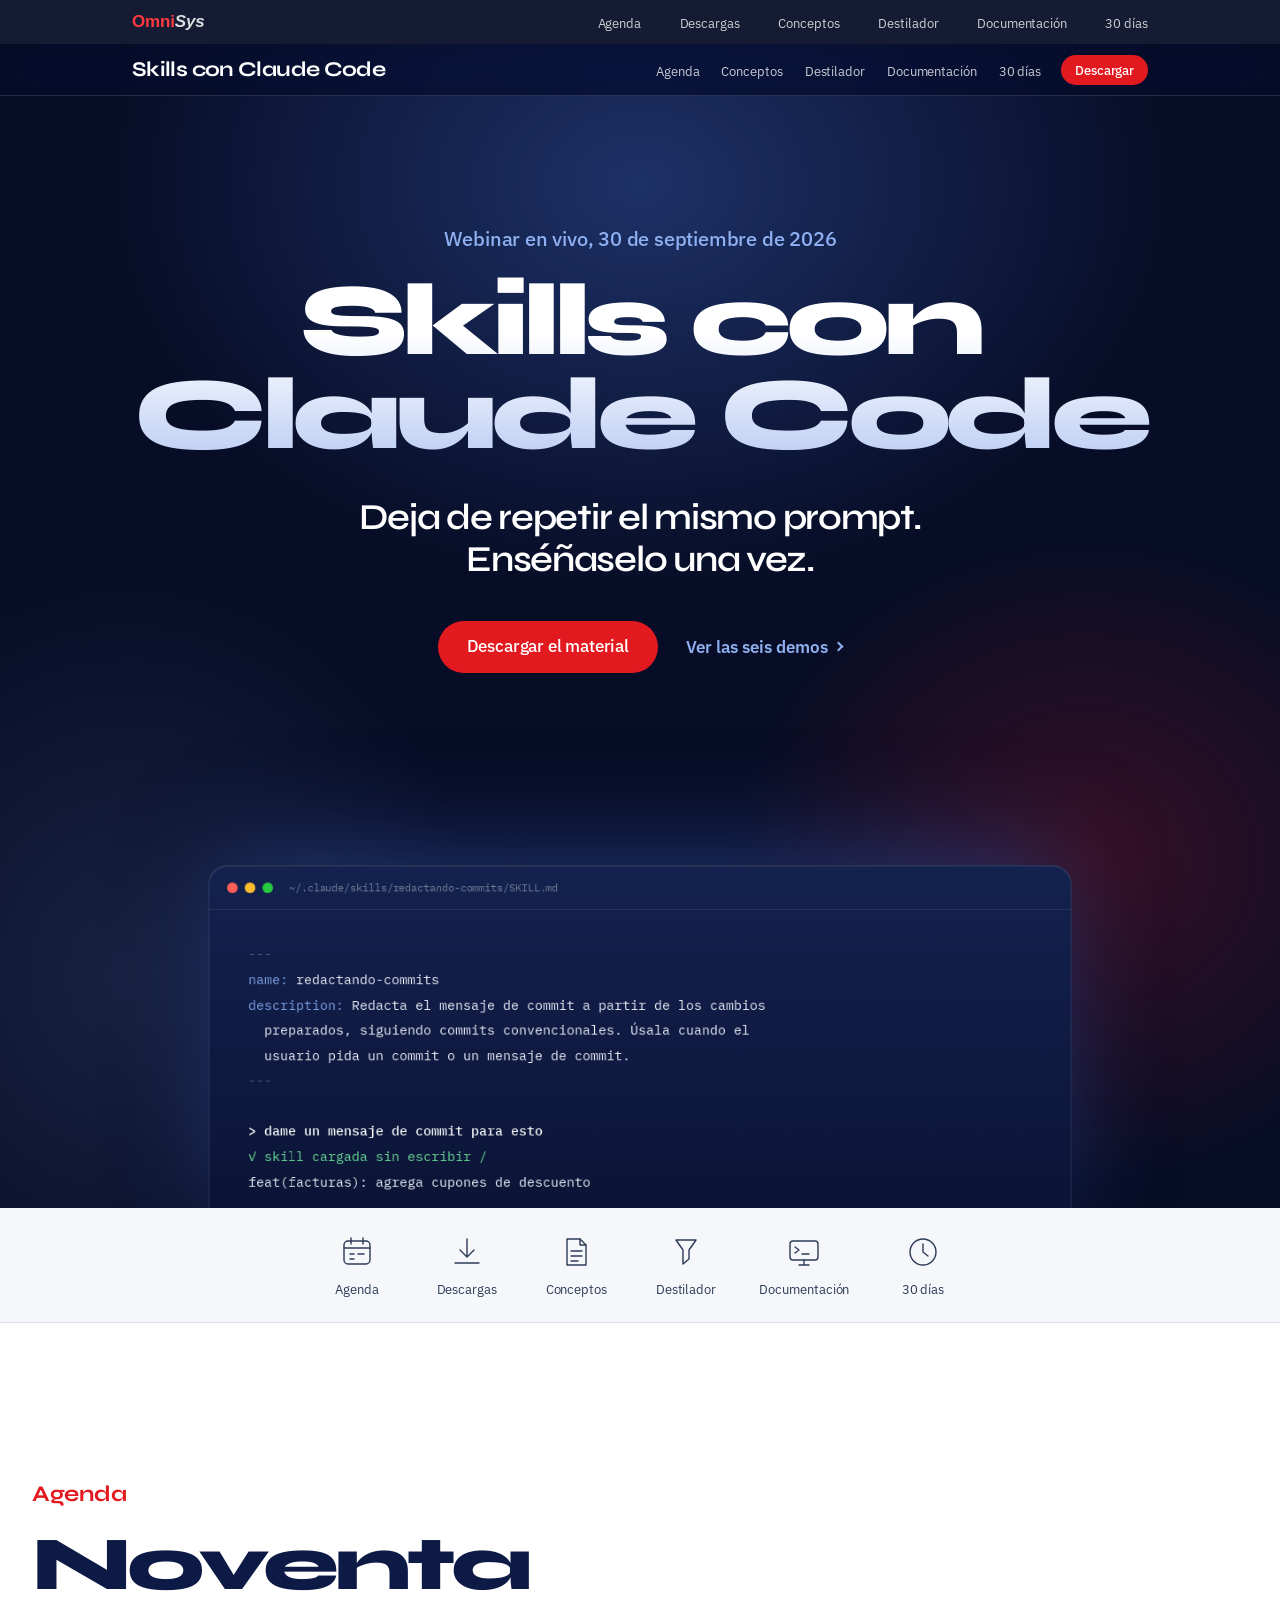
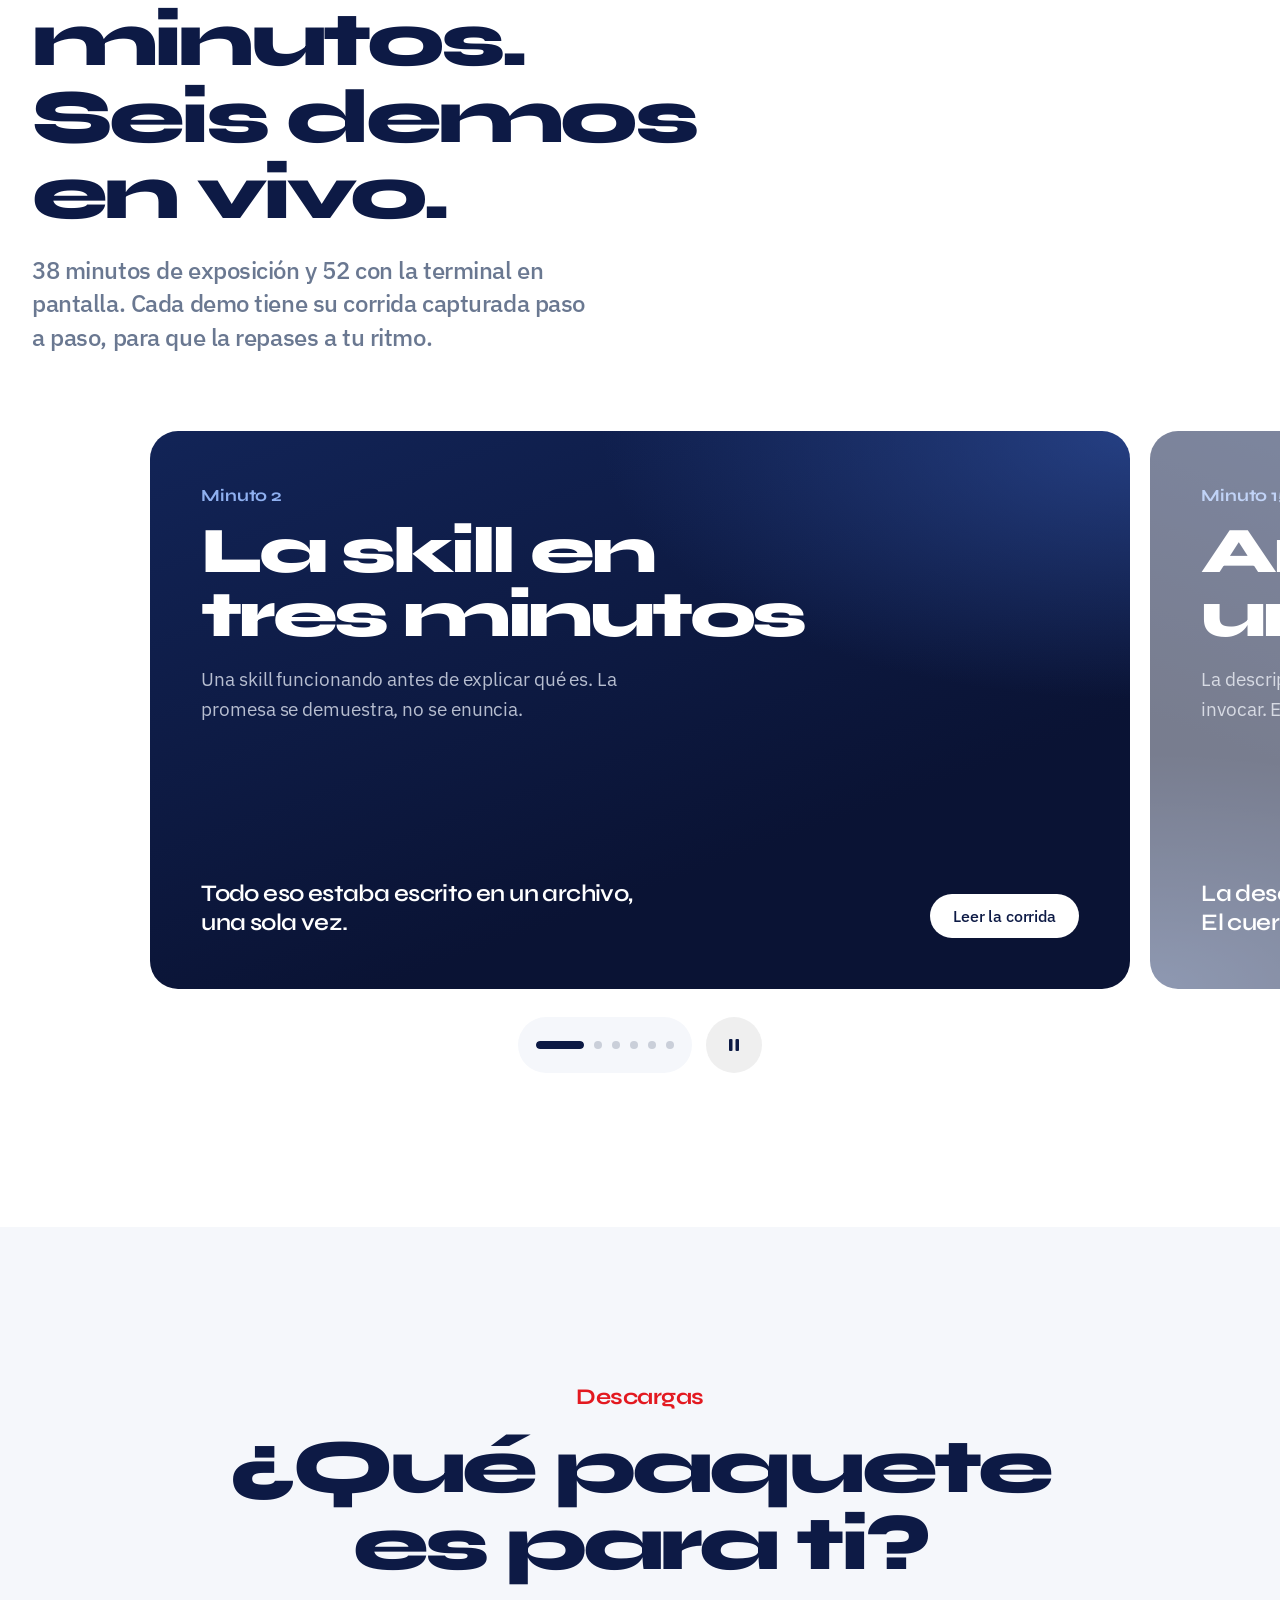
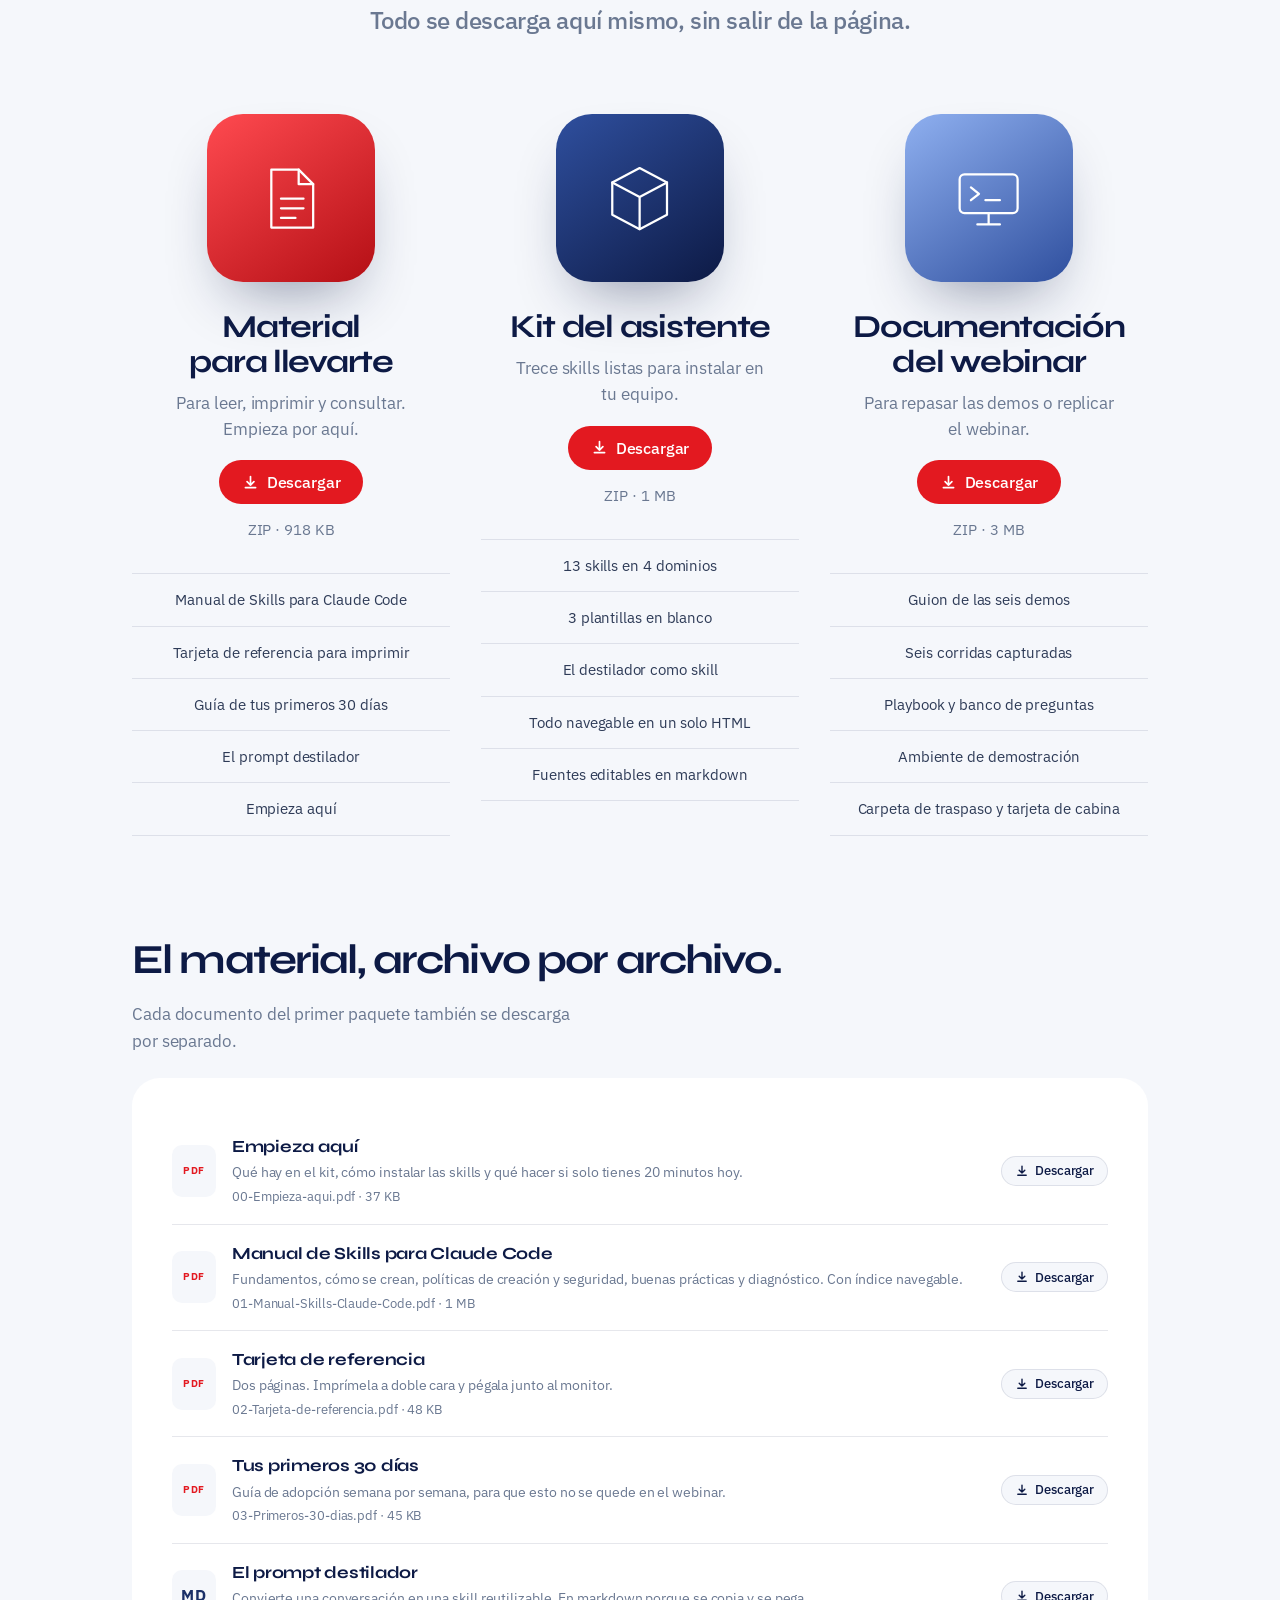
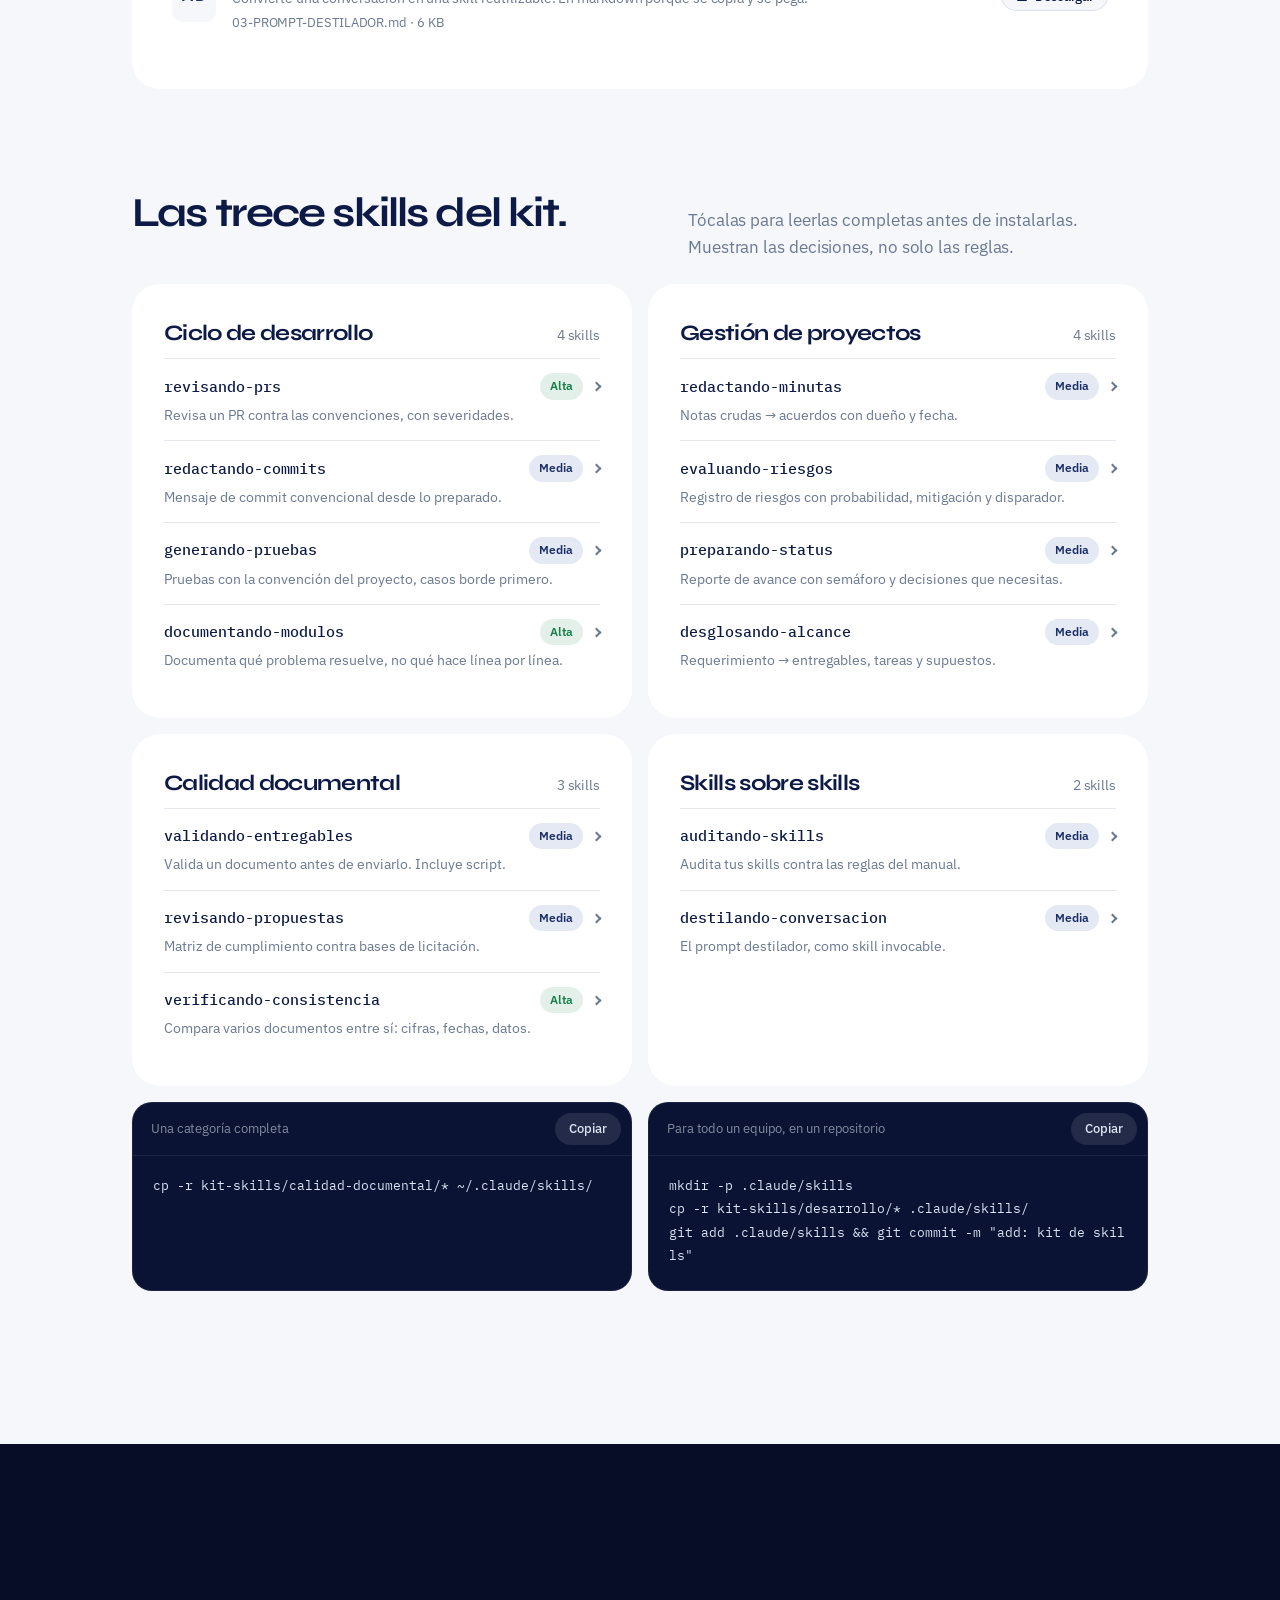
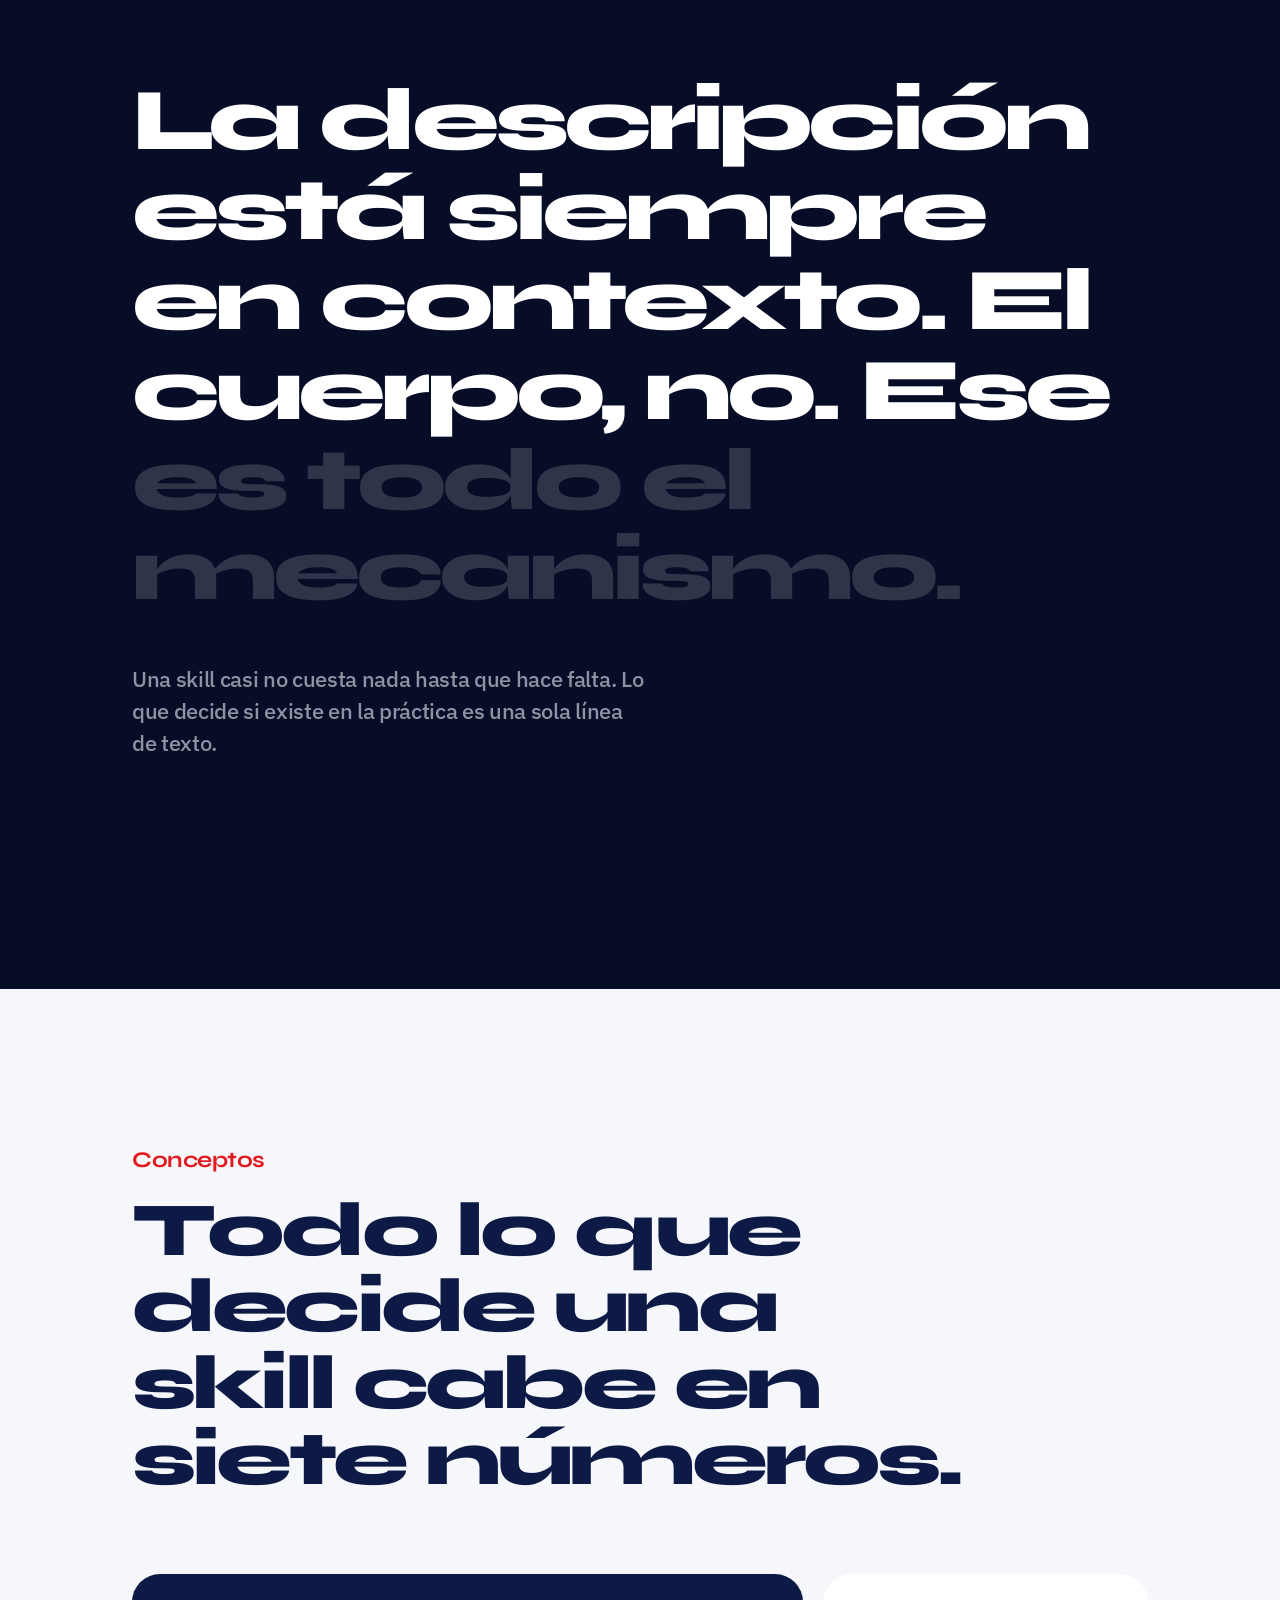
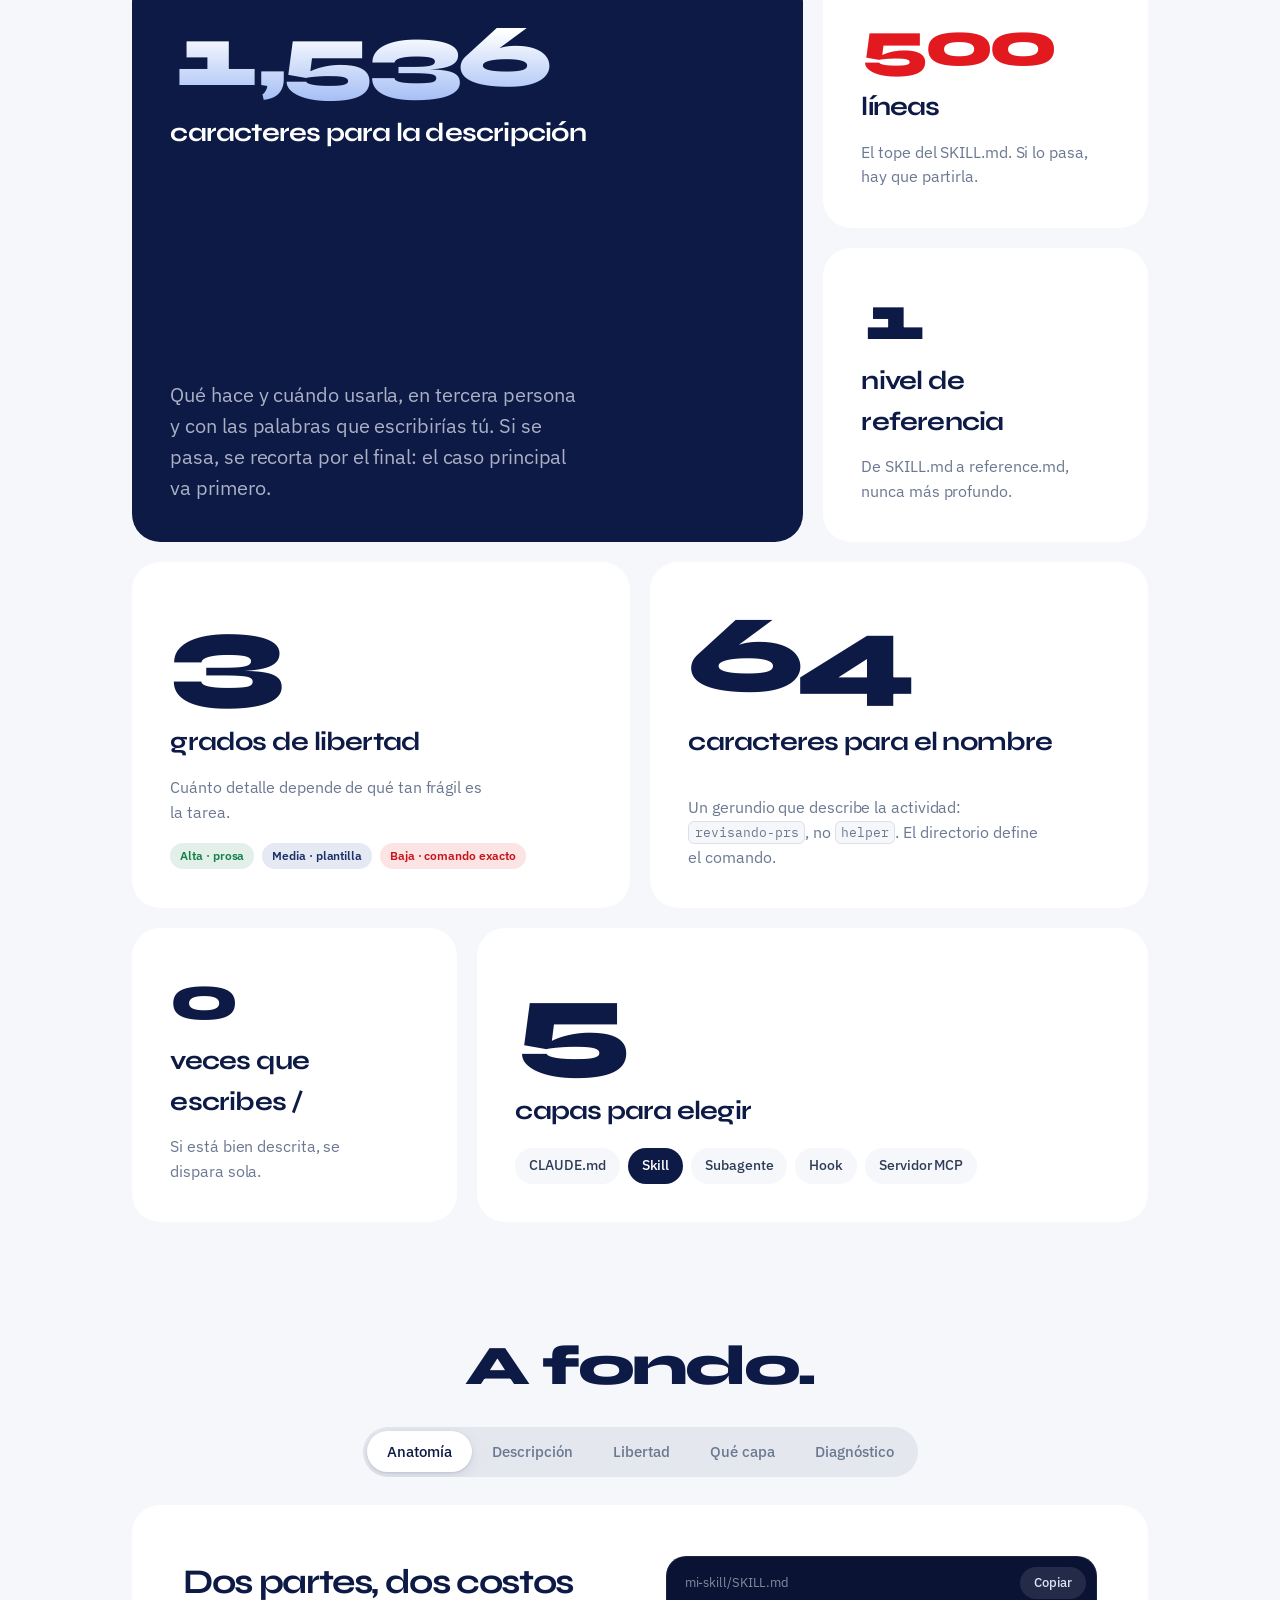
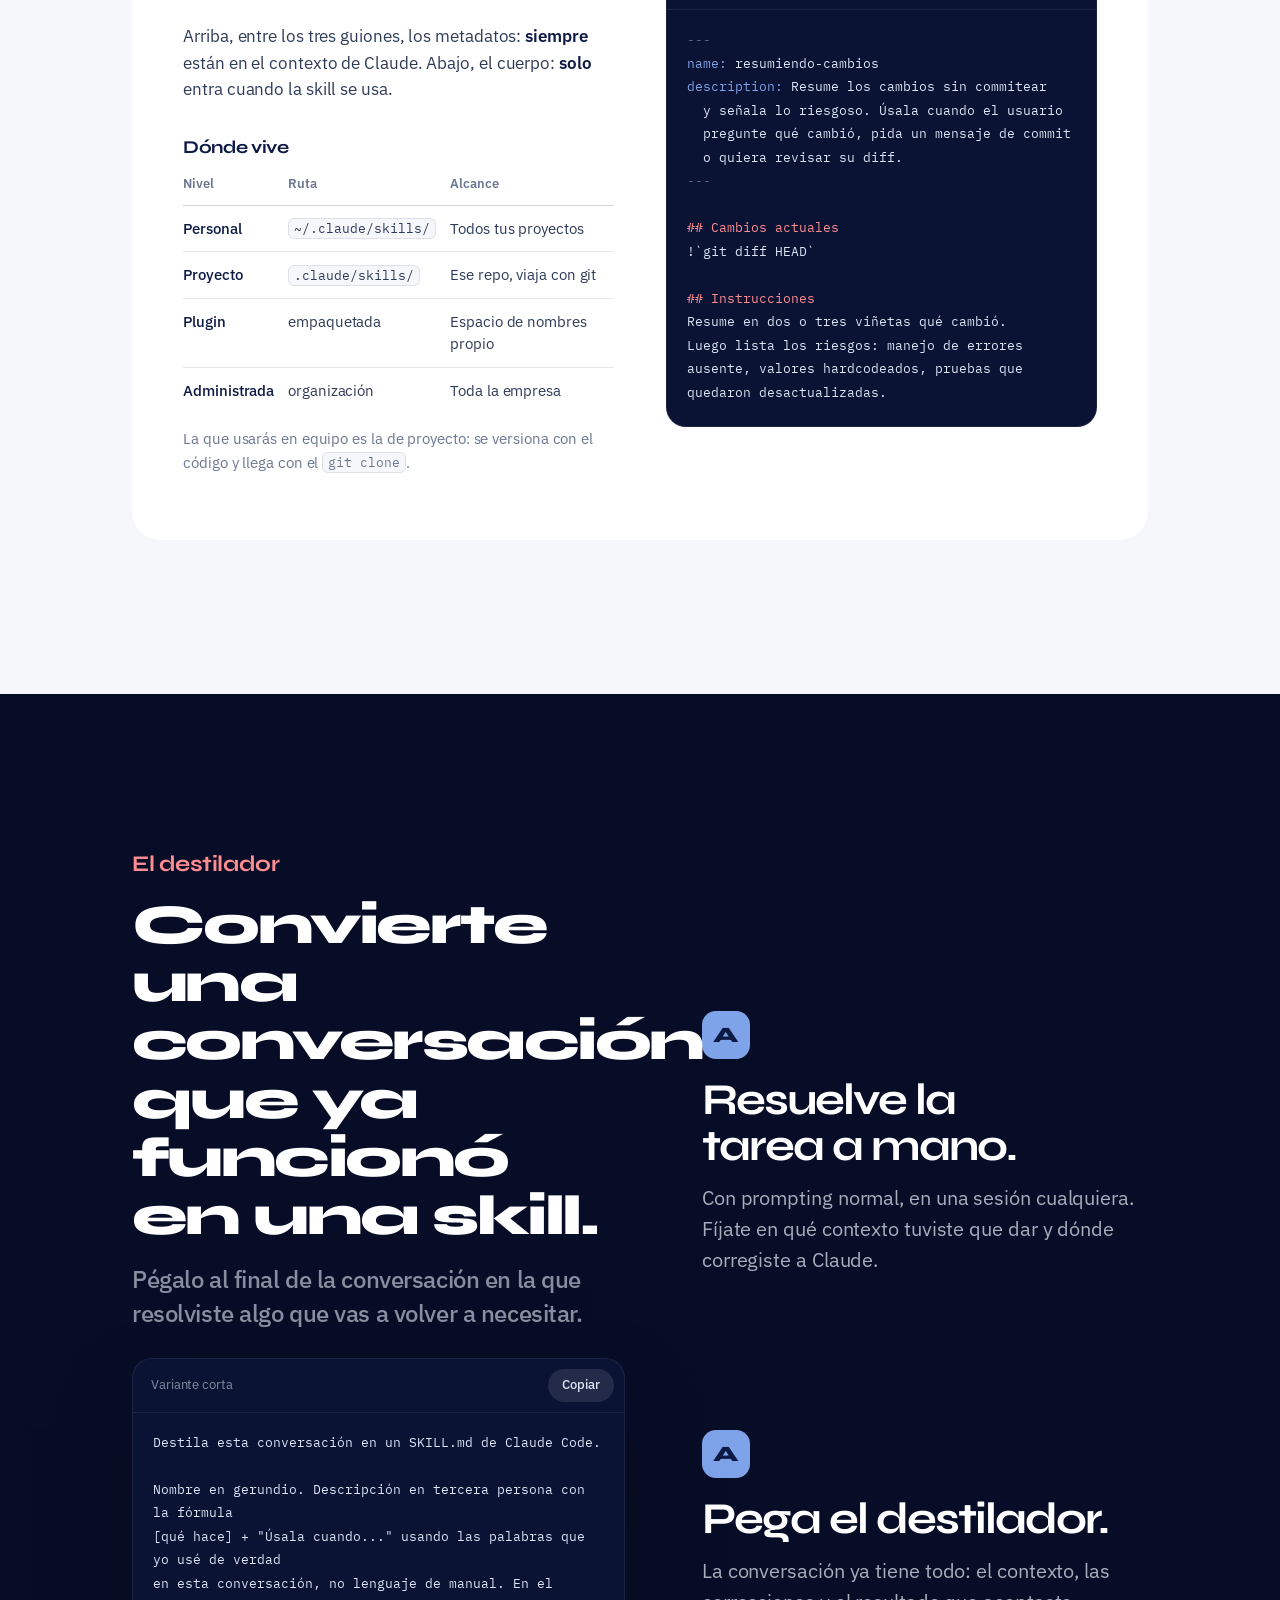
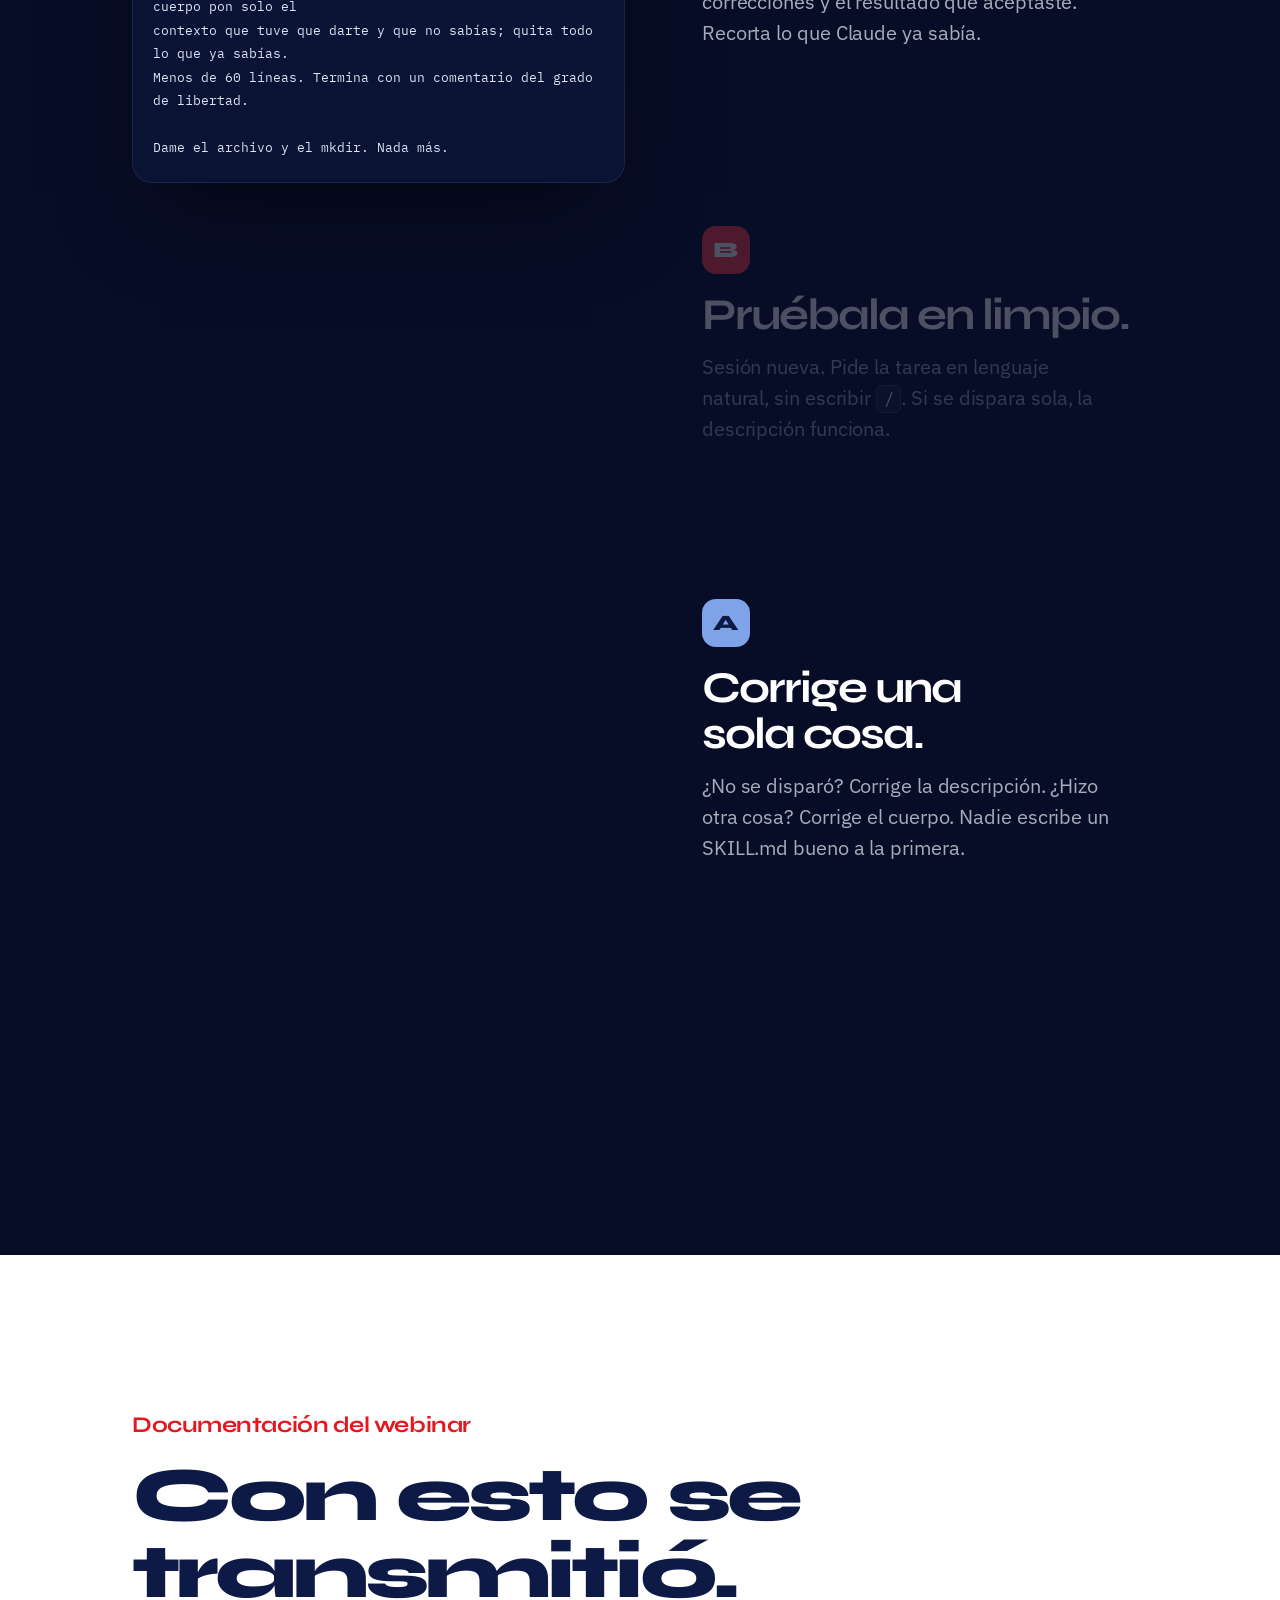
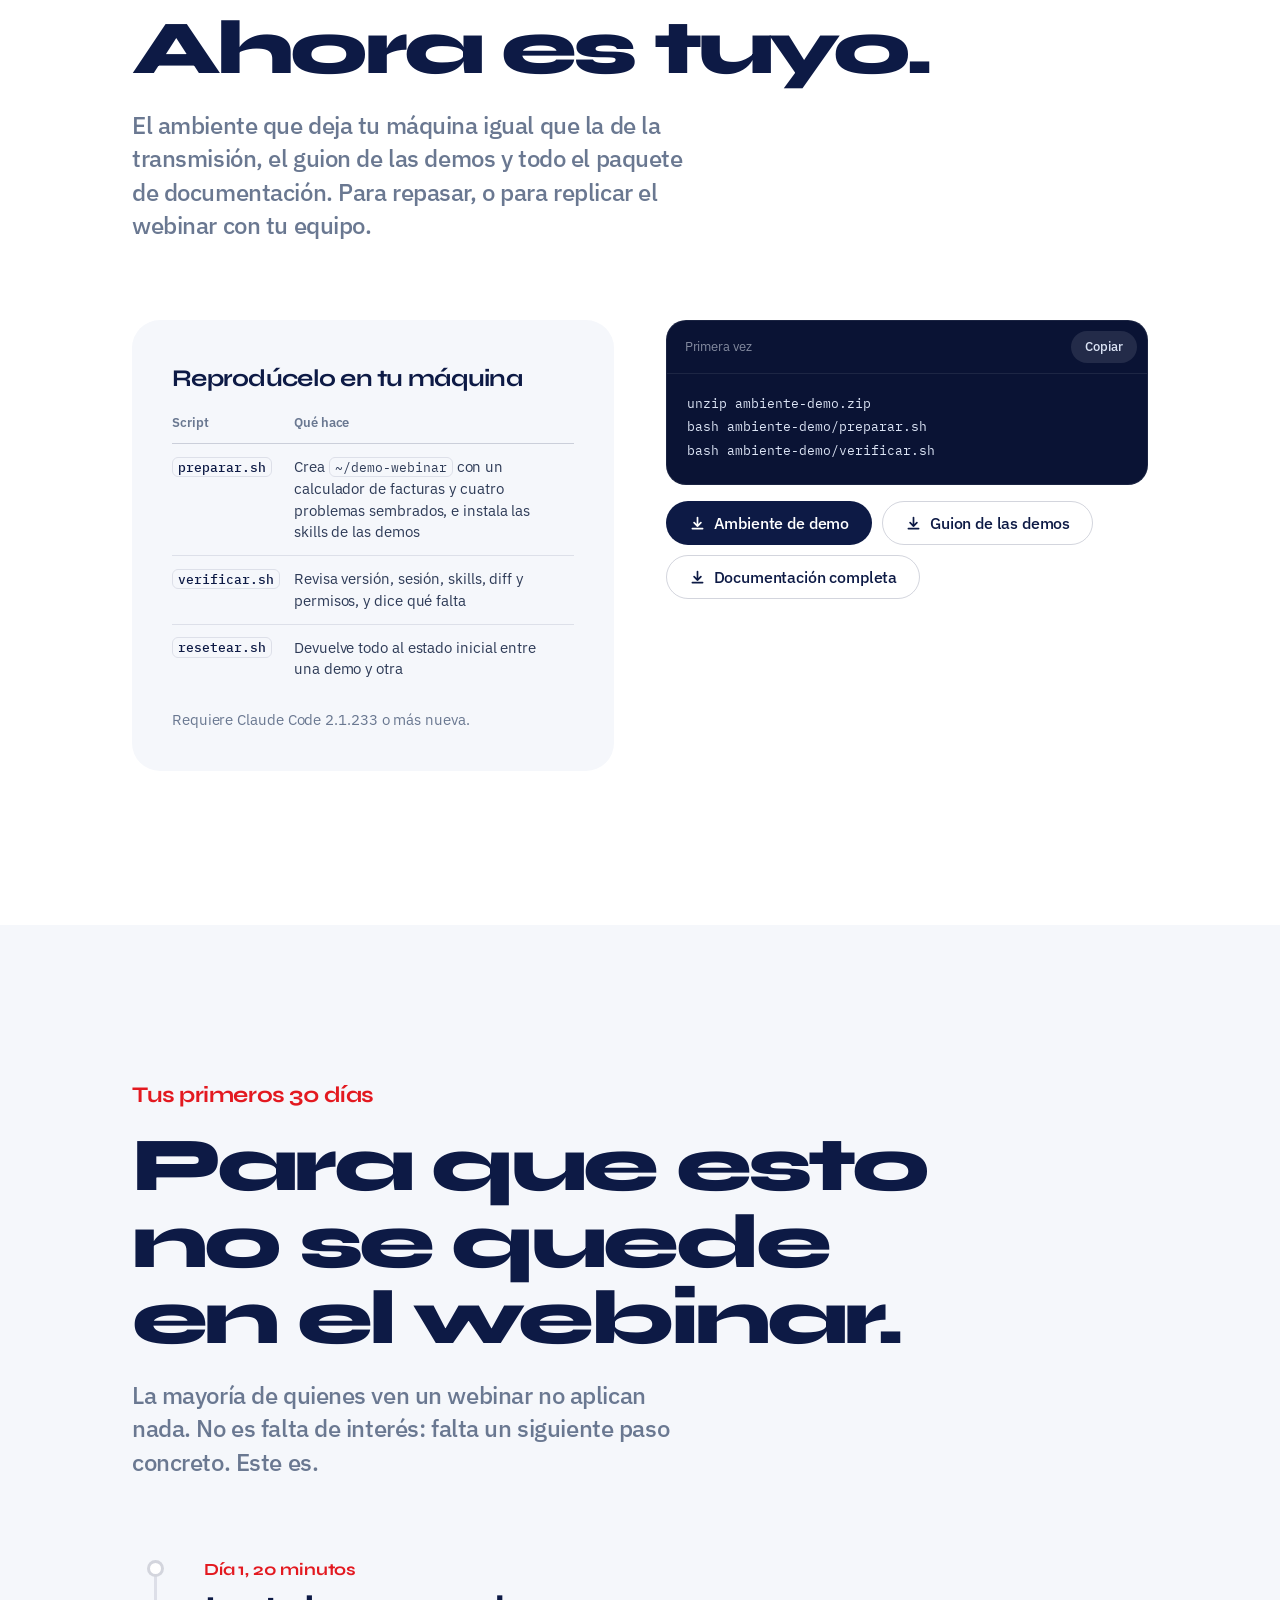
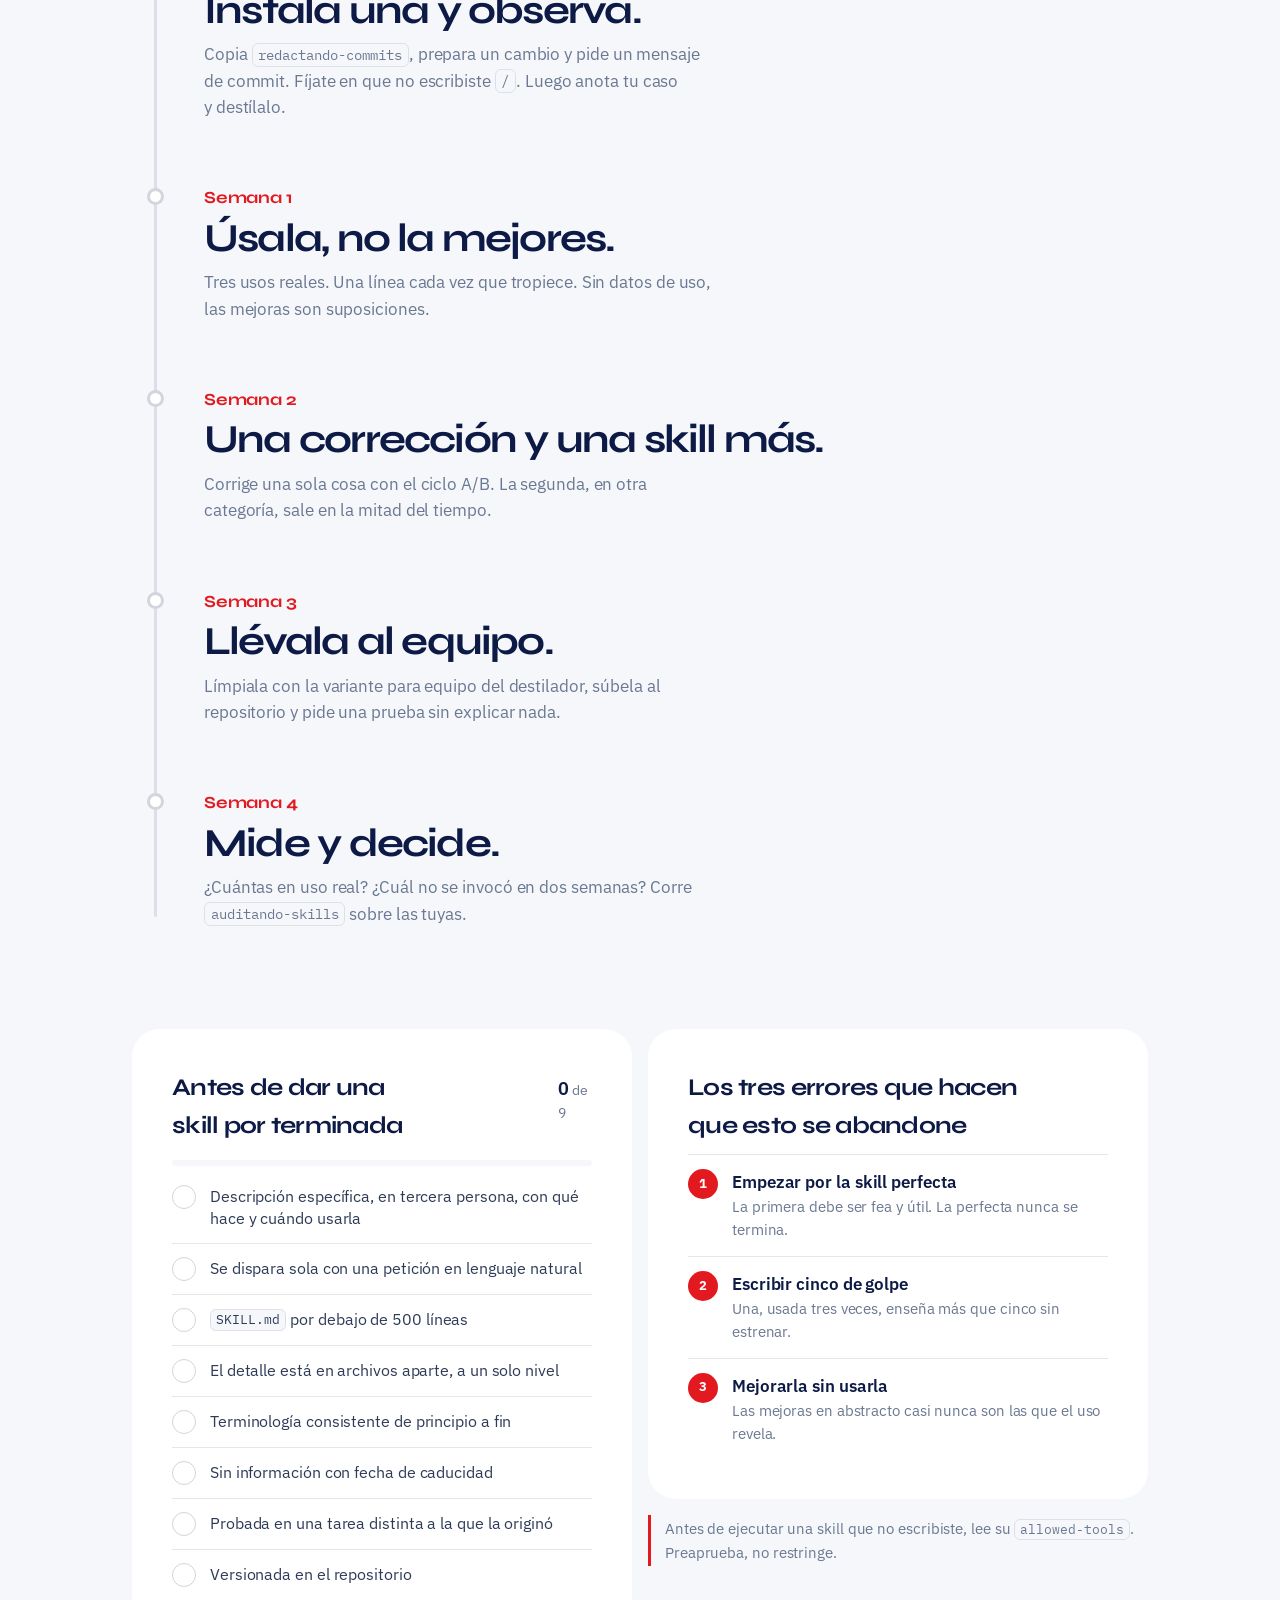
==== commit 7d8be587: "Descargas después de la agenda, quita corridas y organización, corrige números del bento - ¿Qué paqu" ====
--- a/index.html
+++ b/index.html
@@ -26,10 +26,10 @@
     <a class="brand" href="#inicio" aria-label="OmniSys, inicio"><span class="o">Omni</span><span class="s">Sys</span></a>
     <ul class="gnav-links">
       <li><a href="#agenda">Agenda</a></li>
+      <li><a href="#descargas">Descargas</a></li>
       <li><a href="#conceptos">Conceptos</a></li>
       <li><a href="#destilador">Destilador</a></li>
       <li><a href="#documentacion">Documentación</a></li>
-      <li><a href="#descargas">Descargas</a></li>
       <li><a href="#treinta">30 días</a></li>
     </ul>
     <button class="menu-btn" type="button" aria-label="Abrir menú" aria-expanded="false" aria-controls="menu"><span></span><span></span></button>
@@ -38,10 +38,10 @@
 <div class="menu" id="menu" aria-hidden="true">
   <ul>
     <li><a href="#agenda">Agenda</a></li>
+    <li><a href="#descargas">Descargas</a></li>
     <li><a href="#conceptos">Conceptos</a></li>
     <li><a href="#destilador">Destilador</a></li>
     <li><a href="#documentacion">Documentación</a></li>
-    <li><a href="#descargas">Descargas</a></li>
     <li><a href="#treinta">Tus primeros 30 días</a></li>
   </ul>
   <p class="menu-sub">Webinar en vivo el 30 de septiembre de 2026, a las 9:00 h de la Ciudad de México.</p>
@@ -63,10 +63,10 @@
   </div>
   <div class="lnav-drop" id="lnav-drop"><div><ul>
     <li><a href="#agenda">Agenda</a></li>
+    <li><a href="#descargas">Descargas</a></li>
     <li><a href="#conceptos">Conceptos</a></li>
     <li><a href="#destilador">Destilador</a></li>
     <li><a href="#documentacion">Documentación</a></li>
-    <li><a href="#descargas">Descargas</a></li>
     <li><a href="#treinta">Tus primeros 30 días</a></li>
   </ul></div></div>
 </nav>
@@ -106,16 +106,16 @@
 <nav class="chapters" aria-label="Capítulos">
   <ul>
     <li><a href="#agenda"><svg viewBox="0 0 36 36" aria-hidden="true"><rect x="5" y="7" width="26" height="23" rx="4"/><path d="M5 14h26M12 4v6M24 4v6M11 20h4M11 25h4M19 20h6"/></svg>Agenda</a></li>
+    <li><a href="#descargas"><svg viewBox="0 0 36 36" aria-hidden="true"><path d="M18 5v18m0 0 7-7m-7 7-7-7M6 29h24"/></svg>Descargas</a></li>
     <li><a href="#conceptos"><svg viewBox="0 0 36 36" aria-hidden="true"><path d="M9 5h13l6 6v20H9z"/><path d="M22 5v6h6M13 17h11M13 22h11M13 27h7"/></svg>Conceptos</a></li>
     <li><a href="#destilador"><svg viewBox="0 0 36 36" aria-hidden="true"><path d="M8 6h20l-7 10v9l-6 5V16z"/></svg>Destilador</a></li>
     <li><a href="#documentacion"><svg viewBox="0 0 36 36" aria-hidden="true"><rect x="4" y="7" width="28" height="19" rx="3"/><path d="M9 13l4 3-4 3M16 20h7M13 31h10M18 26v5"/></svg>Documentación</a></li>
-    <li><a href="#descargas"><svg viewBox="0 0 36 36" aria-hidden="true"><path d="M18 5v18m0 0 7-7m-7 7-7-7M6 29h24"/></svg>Descargas</a></li>
     <li><a href="#treinta"><svg viewBox="0 0 36 36" aria-hidden="true"><circle cx="18" cy="18" r="13"/><path d="M18 10v8l5 4"/></svg>30 días</a></li>
   </ul>
 </nav>
 
 <!-- ═════ agenda ═════ -->
-<section class="sec paper" id="agenda">
+<section class="sec" id="agenda">
   <div class="wrap head">
     <span class="kick">Agenda</span>
     <h2 class="title">Noventa minutos. Seis demos en vivo.</h2>
@@ -153,6 +153,68 @@
   <div class="dotnav">
     <div class="dots" role="tablist" aria-label="Elegir demo"></div>
     <button class="play" type="button" aria-label="Pausar el recorrido"><svg class="i-pause" viewBox="0 0 16 16"><rect x="3" y="2" width="3.5" height="12" rx="1"/><rect x="9.5" y="2" width="3.5" height="12" rx="1"/></svg><svg class="i-play" viewBox="0 0 16 16"><path d="M4 2.5v11a.6.6 0 0 0 .9.5l9-5.5a.6.6 0 0 0 0-1l-9-5.5a.6.6 0 0 0-.9.5z"/></svg></button>
+  </div>
+</section>
+
+<!-- ═════ descargas ═════ -->
+<section class="sec paper" id="descargas">
+  <div class="wrap">
+    <div class="head head-c">
+      <span class="kick">Descargas</span>
+      <h2 class="title">¿Qué paquete es para ti?</h2>
+      <p class="lead">Todo se descarga aquí mismo, sin salir de la página.</p>
+    </div>
+
+    <div class="compare">
+      <article class="pk pk-1">
+        <div class="pk-art" aria-hidden="true"><svg viewBox="0 0 48 48"><path d="M12 6h17l9 9v27H12z"/><path d="M29 6v9h9M18 24h14M18 30h14M18 36h9"/></svg></div>
+        <h3>Material para llevarte</h3>
+        <p class="desc">Para leer, imprimir y consultar. Empieza por aquí.</p>
+        <a class="btn btn-red dl" href="descargas/material-para-llevar.zip" data-id="material" download><svg aria-hidden="true" viewBox="0 0 20 20"><path d="M10 3v10m0 0 4-4m-4 4-4-4M4 16h12"/></svg><span>Descargar</span></a>
+        <p class="size" data-peso="material">ZIP</p>
+        <ul><li>Manual de Skills para Claude Code</li><li>Tarjeta de referencia para imprimir</li><li>Guía de tus primeros 30 días</li><li>El prompt destilador</li><li>Empieza aquí</li></ul>
+      </article>
+      <article class="pk pk-2">
+        <div class="pk-art" aria-hidden="true"><svg viewBox="0 0 48 48"><path d="M24 5 41 14v20L24 43 7 34V14z"/><path d="M7 14l17 9 17-9M24 23v20"/></svg></div>
+        <h3>Kit del asistente</h3>
+        <p class="desc">Trece skills listas para instalar en tu equipo.</p>
+        <a class="btn btn-red dl" href="descargas/kit-asistente-skills-claude-code.zip" data-id="kit" download><svg aria-hidden="true" viewBox="0 0 20 20"><path d="M10 3v10m0 0 4-4m-4 4-4-4M4 16h12"/></svg><span>Descargar</span></a>
+        <p class="size" data-peso="kit">ZIP</p>
+        <ul><li>13 skills en 4 dominios</li><li>3 plantillas en blanco</li><li>El destilador como skill</li><li>Todo navegable en un solo HTML</li><li>Fuentes editables en markdown</li></ul>
+      </article>
+      <article class="pk pk-3">
+        <div class="pk-art" aria-hidden="true"><svg viewBox="0 0 48 48"><rect x="6" y="9" width="36" height="24" rx="3"/><path d="M13 17l5 4-5 4M22 25h9M17 40h14M24 33v7"/></svg></div>
+        <h3>Documentación del webinar</h3>
+        <p class="desc">Para repasar las demos o replicar el webinar.</p>
+        <a class="btn btn-red dl" href="webinar/descargas/documentacion-webinar.zip" download><svg aria-hidden="true" viewBox="0 0 20 20"><path d="M10 3v10m0 0 4-4m-4 4-4-4M4 16h12"/></svg><span>Descargar</span></a>
+        <p class="size">ZIP · 3 MB</p>
+        <ul><li>Guion de las seis demos</li><li>Seis corridas capturadas</li><li>Playbook y banco de preguntas</li><li>Ambiente de demostración</li><li>Carpeta de traspaso y tarjeta de cabina</li></ul>
+      </article>
+    </div>
+
+    <div class="sub">
+      <h3>El material, archivo por archivo.</h3>
+      <p>Cada documento del primer paquete también se descarga por separado.</p>
+    </div>
+    <div class="card pad"><ul class="files" id="lista-material"></ul></div>
+
+    <div class="sub">
+      <h3>Las trece skills del kit.</h3>
+      <p>Tócalas para leerlas completas antes de instalarlas. Muestran las decisiones, no solo las reglas.</p>
+    </div>
+    <div class="cats" id="lista-kit"></div>
+    <div class="install">
+      <div class="code">
+        <div class="code-h"><span>Una categoría completa</span><button class="copy" type="button" data-copy="i-cat">Copiar</button></div>
+<pre id="i-cat">cp -r kit-skills/calidad-documental/* ~/.claude/skills/</pre>
+      </div>
+      <div class="code">
+        <div class="code-h"><span>Para todo un equipo, en un repositorio</span><button class="copy" type="button" data-copy="i-team">Copiar</button></div>
+<pre id="i-team">mkdir -p .claude/skills
+cp -r kit-skills/desarrollo/* .claude/skills/
+git add .claude/skills && git commit -m "add: kit de skills"</pre>
+      </div>
+    </div>
   </div>
 </section>
 
@@ -344,7 +406,7 @@
     <div class="head">
       <span class="kick">Documentación del webinar</span>
       <h2 class="title">Con esto se transmitió. Ahora es tuyo.</h2>
-      <p class="lead">El guion, las corridas, el playbook, el banco de preguntas y un ambiente que deja tu máquina igual que la de la transmisión. Para repasar, o para replicar el webinar con tu equipo.</p>
+      <p class="lead">El ambiente que deja tu máquina igual que la de la transmisión, el guion de las demos y todo el paquete de documentación. Para repasar, o para replicar el webinar con tu equipo.</p>
     </div>
 
     <div class="split">
@@ -370,139 +432,16 @@
         <div class="btn-row">
           <a class="btn btn-ink dl" href="webinar/descargas/ambiente-demo.zip" download><svg aria-hidden="true" viewBox="0 0 20 20"><path d="M10 3v10m0 0 4-4m-4 4-4-4M4 16h12"/></svg><span>Ambiente de demo</span></a>
           <a class="btn btn-line dl" href="webinar/descargas/03-Guion-de-demostraciones.pdf" download><svg aria-hidden="true" viewBox="0 0 20 20"><path d="M10 3v10m0 0 4-4m-4 4-4-4M4 16h12"/></svg><span>Guion de las demos</span></a>
-        </div>
-      </div>
-    </div>
-
-    <div class="sub">
-      <h3>Corridas capturadas.</h3>
-      <p>Cada demo, tal como salió en la terminal. Ábrelas aquí mismo.</p>
-    </div>
-    <div class="backups">
-      <button class="bk bk-main card pressable" type="button" data-run="R0" aria-haspopup="dialog"><span class="tag">90′</span><b>El webinar completo</b><p>De principio a fin, sin una sola terminal. La versión de último recurso, y la mejor forma de repasarlo en diez minutos.</p><span class="open">Leer</span></button>
-      <button class="bk card pressable" type="button" data-run="R1" style="background:var(--bg-2)" aria-haspopup="dialog"><span class="tag">1</span><b>Apertura</b><p>La skill en tres minutos.</p><span class="open">Leer</span></button>
-      <button class="bk card pressable" type="button" data-run="R3" style="background:var(--bg-2)" aria-haspopup="dialog"><span class="tag">3</span><b>Descripción</b><p>A/B en vivo, con variante narrada.</p><span class="open">Leer</span></button>
-      <button class="bk card pressable" type="button" data-run="R4" style="background:var(--bg-2)" aria-haspopup="dialog"><span class="tag">4</span><b>Destilador</b><p>De conversación a skill.</p><span class="open">Leer</span></button>
-      <button class="bk card pressable" type="button" data-run="R5" style="background:var(--bg-2)" aria-haspopup="dialog"><span class="tag">5</span><b>Multiarchivo</b><p>Scripts sin solicitud de permiso.</p><span class="open">Leer</span></button>
-      <button class="bk card pressable" type="button" data-run="R6" style="background:var(--bg-2)" aria-haspopup="dialog"><span class="tag">6</span><b>Diagnóstico</b><p>La skill saboteada.</p><span class="open">Leer</span></button>
-    </div>
-
-    <div class="sub">
-      <h3>Cómo se organizó.</h3>
-      <p>Tres personas y un solo reloj. Si vas a replicarlo en tu empresa, empieza por aquí.</p>
-    </div>
-    <div class="roles">
-      <article class="role card pad" style="background:var(--bg-2)">
-        <span class="min">38<small>min</small></span>
-        <h4>Expositor</h4>
-        <p>Lleva la exposición y entrega la pantalla en cada demo.</p>
-        <ul class="reading">
-          <li><a class="dl" href="webinar/descargas/04-Playbook-del-webinar.pdf" download><b>Playbook del webinar</b><span>Minuto a minuto y señales de entrega</span></a></li>
-          <li><a class="dl" href="webinar/descargas/06-Banco-de-preguntas.pdf" download><b>Banco de preguntas</b><span>Respuestas preparadas y quién contesta qué</span></a></li>
-        </ul>
-      </article>
-      <article class="role card pad" style="background:var(--bg-2)">
-        <span class="min">52<small>min</small></span>
-        <h4>Demostrador</h4>
-        <p>Lleva las seis demos en pantalla compartida.</p>
-        <ul class="reading">
-          <li><a class="dl" href="webinar/descargas/01-Carpeta-de-traspaso.pdf" download><b>Carpeta de traspaso</b><span>Reparto, calendario y criterio del ensayo</span></a></li>
-          <li><a class="dl" href="webinar/descargas/02-Guia-del-demostrador.pdf" download><b>Guía del demostrador</b><span>Los conceptos para narrar con seguridad</span></a></li>
-          <li><a class="dl" href="webinar/descargas/03-Guion-de-demostraciones.pdf" download><b>Guion de demostraciones</b><span>Paso a paso, y qué hacer si algo falla</span></a></li>
-          <li><a class="dl" href="webinar/descargas/05-Tarjeta-de-cabina.pdf" download><b>Tarjeta de cabina</b><span>Una página, junto al monitor</span></a></li>
-        </ul>
-      </article>
-      <article class="role card pad" style="background:var(--bg-2)">
-        <span class="min">90<small>min</small></span>
-        <h4>Moderador</h4>
-        <p>Filtra el chat, pasa las preguntas más repetidas y anuncia pausas si algo se cae.</p>
-        <ul class="reading">
-          <li><a class="dl" href="webinar/descargas/06-Banco-de-preguntas.pdf" download><b>Banco de preguntas</b><span>Con el reparto de quién responde</span></a></li>
-          <li><a class="dl" href="webinar/descargas/00-EMPIEZA-AQUI.md" download><b>Empieza aquí</b><span>Índice y orden de lectura</span></a></li>
-        </ul>
-      </article>
-    </div>
-
-    <div class="clock">
-      <span class="t">0:47</span>
-      <div>
-        <h4>Si la demo 4 no ha empezado, van tarde.</h4>
-        <p>Es el único reloj de la transmisión. Todo ajuste sale de recortar las demos 5 y 6, nunca la 4. El ensayo general pasa si se cumplen las cuatro:</p>
-        <ol>
-          <li>La demo 4 arranca antes del minuto 50</li>
-          <li>Las seis frases de cierre se dicen completas</li>
-          <li>Pasar a un respaldo toma menos de 30 segundos</li>
-          <li>Nadie agradece un cambio de turno</li>
-        </ol>
-      </div>
-    </div>
-  </div>
-</section>
-
-<!-- ═════ descargas ═════ -->
-<section class="sec paper" id="descargas">
-  <div class="wrap">
-    <div class="head head-c">
-      <span class="kick">Descargas</span>
-      <h2 class="title">¿Qué paquete es para ti?</h2>
-      <p class="lead">Todo se descarga aquí mismo, sin salir de la página.</p>
-    </div>
-
-    <div class="compare">
-      <article class="pk pk-1">
-        <div class="pk-art" aria-hidden="true"><svg viewBox="0 0 48 48"><path d="M12 6h17l9 9v27H12z"/><path d="M29 6v9h9M18 24h14M18 30h14M18 36h9"/></svg></div>
-        <h3>Material para llevarte</h3>
-        <p class="desc">Para leer, imprimir y consultar. Empieza por aquí.</p>
-        <a class="btn btn-red dl" href="descargas/material-para-llevar.zip" data-id="material" download><svg aria-hidden="true" viewBox="0 0 20 20"><path d="M10 3v10m0 0 4-4m-4 4-4-4M4 16h12"/></svg><span>Descargar</span></a>
-        <p class="size" data-peso="material">ZIP</p>
-        <ul><li>Manual de Skills para Claude Code</li><li>Tarjeta de referencia para imprimir</li><li>Guía de tus primeros 30 días</li><li>El prompt destilador</li><li>Empieza aquí</li></ul>
-      </article>
-      <article class="pk pk-2">
-        <div class="pk-art" aria-hidden="true"><svg viewBox="0 0 48 48"><path d="M24 5 41 14v20L24 43 7 34V14z"/><path d="M7 14l17 9 17-9M24 23v20"/></svg></div>
-        <h3>Kit del asistente</h3>
-        <p class="desc">Trece skills listas para instalar en tu equipo.</p>
-        <a class="btn btn-red dl" href="descargas/kit-asistente-skills-claude-code.zip" data-id="kit" download><svg aria-hidden="true" viewBox="0 0 20 20"><path d="M10 3v10m0 0 4-4m-4 4-4-4M4 16h12"/></svg><span>Descargar</span></a>
-        <p class="size" data-peso="kit">ZIP</p>
-        <ul><li>13 skills en 4 dominios</li><li>3 plantillas en blanco</li><li>El destilador como skill</li><li>Todo navegable en un solo HTML</li><li>Fuentes editables en markdown</li></ul>
-      </article>
-      <article class="pk pk-3">
-        <div class="pk-art" aria-hidden="true"><svg viewBox="0 0 48 48"><rect x="6" y="9" width="36" height="24" rx="3"/><path d="M13 17l5 4-5 4M22 25h9M17 40h14M24 33v7"/></svg></div>
-        <h3>Documentación del webinar</h3>
-        <p class="desc">Para repasar las demos o replicar el webinar.</p>
-        <a class="btn btn-red dl" href="webinar/descargas/documentacion-webinar.zip" download><svg aria-hidden="true" viewBox="0 0 20 20"><path d="M10 3v10m0 0 4-4m-4 4-4-4M4 16h12"/></svg><span>Descargar</span></a>
-        <p class="size">ZIP · 3 MB</p>
-        <ul><li>Guion de las seis demos</li><li>Seis corridas capturadas</li><li>Playbook y banco de preguntas</li><li>Ambiente de demostración</li><li>Carpeta de traspaso y tarjeta de cabina</li></ul>
-      </article>
-    </div>
-
-    <div class="sub">
-      <h3>El material, archivo por archivo.</h3>
-      <p>Cada documento del primer paquete también se descarga por separado.</p>
-    </div>
-    <div class="card pad"><ul class="files" id="lista-material"></ul></div>
-
-    <div class="sub">
-      <h3>Las trece skills del kit.</h3>
-      <p>Tócalas para leerlas completas antes de instalarlas. Muestran las decisiones, no solo las reglas.</p>
-    </div>
-    <div class="cats" id="lista-kit"></div>
-    <div class="install">
-      <div class="code">
-        <div class="code-h"><span>Una categoría completa</span><button class="copy" type="button" data-copy="i-cat">Copiar</button></div>
-<pre id="i-cat">cp -r kit-skills/calidad-documental/* ~/.claude/skills/</pre>
-      </div>
-      <div class="code">
-        <div class="code-h"><span>Para todo un equipo, en un repositorio</span><button class="copy" type="button" data-copy="i-team">Copiar</button></div>
-<pre id="i-team">mkdir -p .claude/skills
-cp -r kit-skills/desarrollo/* .claude/skills/
-git add .claude/skills && git commit -m "add: kit de skills"</pre>
-      </div>
-    </div>
+          <a class="btn btn-line dl" href="webinar/descargas/documentacion-webinar.zip" download><svg aria-hidden="true" viewBox="0 0 20 20"><path d="M10 3v10m0 0 4-4m-4 4-4-4M4 16h12"/></svg><span>Documentación completa</span></a>
+        </div>
+      </div>
+    </div>
+
   </div>
 </section>
 
 <!-- ═════ 30 días ═════ -->
-<section class="sec" id="treinta">
+<section class="sec paper" id="treinta">
   <div class="wrap">
     <div class="head">
       <span class="kick">Tus primeros 30 días</span>
@@ -522,7 +461,7 @@
     </div>
 
     <div class="after">
-      <div class="card pad" style="background:var(--bg-2)">
+      <div class="card pad" style="background:var(--surface)">
         <div class="checklist-h">
           <h3>Antes de dar una skill por terminada</h3>
           <span class="prog" aria-live="polite"><b id="chk-n">0</b> de 9</span>
@@ -542,7 +481,7 @@
         <p class="note" style="margin:12px 0 0">Tu avance se guarda en este navegador.</p>
       </div>
       <div class="stack">
-        <div class="numbered card pad" style="background:var(--bg-2)">
+        <div class="numbered card pad" style="background:var(--surface)">
           <h3>Los tres errores que hacen que esto se abandone</h3>
           <ol>
             <li><b>Empezar por la skill perfecta</b><span>La primera debe ser fea y útil. La perfecta nunca se termina.</span></li>
--- a/assets/estilos.css
+++ b/assets/estilos.css
@@ -245,14 +245,14 @@
    Conceptos · bento de números
    ══════════════════════════════════════════════════════════════ */
 .bento{display:grid;grid-template-columns:repeat(6,minmax(0,1fr));grid-auto-rows:minmax(200px,auto);gap:20px}
-.cell{position:relative;border-radius:28px;padding:clamp(24px,3vw,40px);background:var(--surface);overflow:hidden;display:flex;flex-direction:column}
+.cell{container-type:inline-size;position:relative;border-radius:28px;padding:clamp(24px,3vw,40px);background:var(--surface);overflow:hidden;display:flex;flex-direction:column}
 .paper .cell{background:var(--white)}
 @media (prefers-color-scheme:dark){.paper .cell{background:var(--surface)}}
-.cell .num{font-family:var(--f-d);font-weight:800;font-size:clamp(3.5rem,2rem + 5vw,7rem);line-height:.9;letter-spacing:-.06em;color:var(--ink);font-variant-numeric:tabular-nums}
+.cell .num{font-family:var(--f-d);font-weight:800;font-size:clamp(3rem,2rem + 5vw,7rem);font-size:min(7rem,26cqi);line-height:1;padding-bottom:.06em;white-space:nowrap;letter-spacing:-.06em;color:var(--ink);font-variant-numeric:tabular-nums}
 .cell .unit{font-family:var(--f-d);font-weight:700;font-size:clamp(1.25rem,1rem + .8vw,1.75rem);letter-spacing:-.03em;color:var(--ink);margin:6px 0 12px}
 .cell p{color:var(--ink-3);margin:auto 0 0;font-size:1rem;max-width:36ch}
 .c-a{grid-column:span 4;grid-row:span 2;background:var(--night)!important;color:#fff}
-.c-a .num{font-size:clamp(5rem,2rem + 10vw,12rem);background:linear-gradient(180deg,#fff 20%,#9DB9F4);-webkit-background-clip:text;background-clip:text;-webkit-text-fill-color:transparent}
+.c-a .num{font-size:clamp(3.5rem,2rem + 8vw,10rem);font-size:min(11rem,15cqi);background:linear-gradient(180deg,#fff 20%,#9DB9F4);-webkit-background-clip:text;background-clip:text;-webkit-text-fill-color:transparent}
 .c-a .unit{color:#fff} .c-a p{color:rgba(231,236,247,.72);font-size:clamp(1.0625rem,1rem + .3vw,1.25rem)}
 .c-b,.c-c{grid-column:span 2}
 .c-d{grid-column:span 3}
@@ -610,8 +610,6 @@
   .bento{grid-template-columns:minmax(0,1fr)}
   .c-a,.c-b,.c-c,.c-d,.c-e,.c-f,.c-g{grid-column:auto}
   .tile{height:auto;min-height:520px}
-  .cell .num{font-size:3.5rem}
-  .c-a .num{font-size:3.75rem}
   .tile-foot{flex-direction:column;align-items:flex-start}
   .clock{grid-template-columns:minmax(0,1fr)}
   .file{grid-template-columns:44px minmax(0,1fr)}
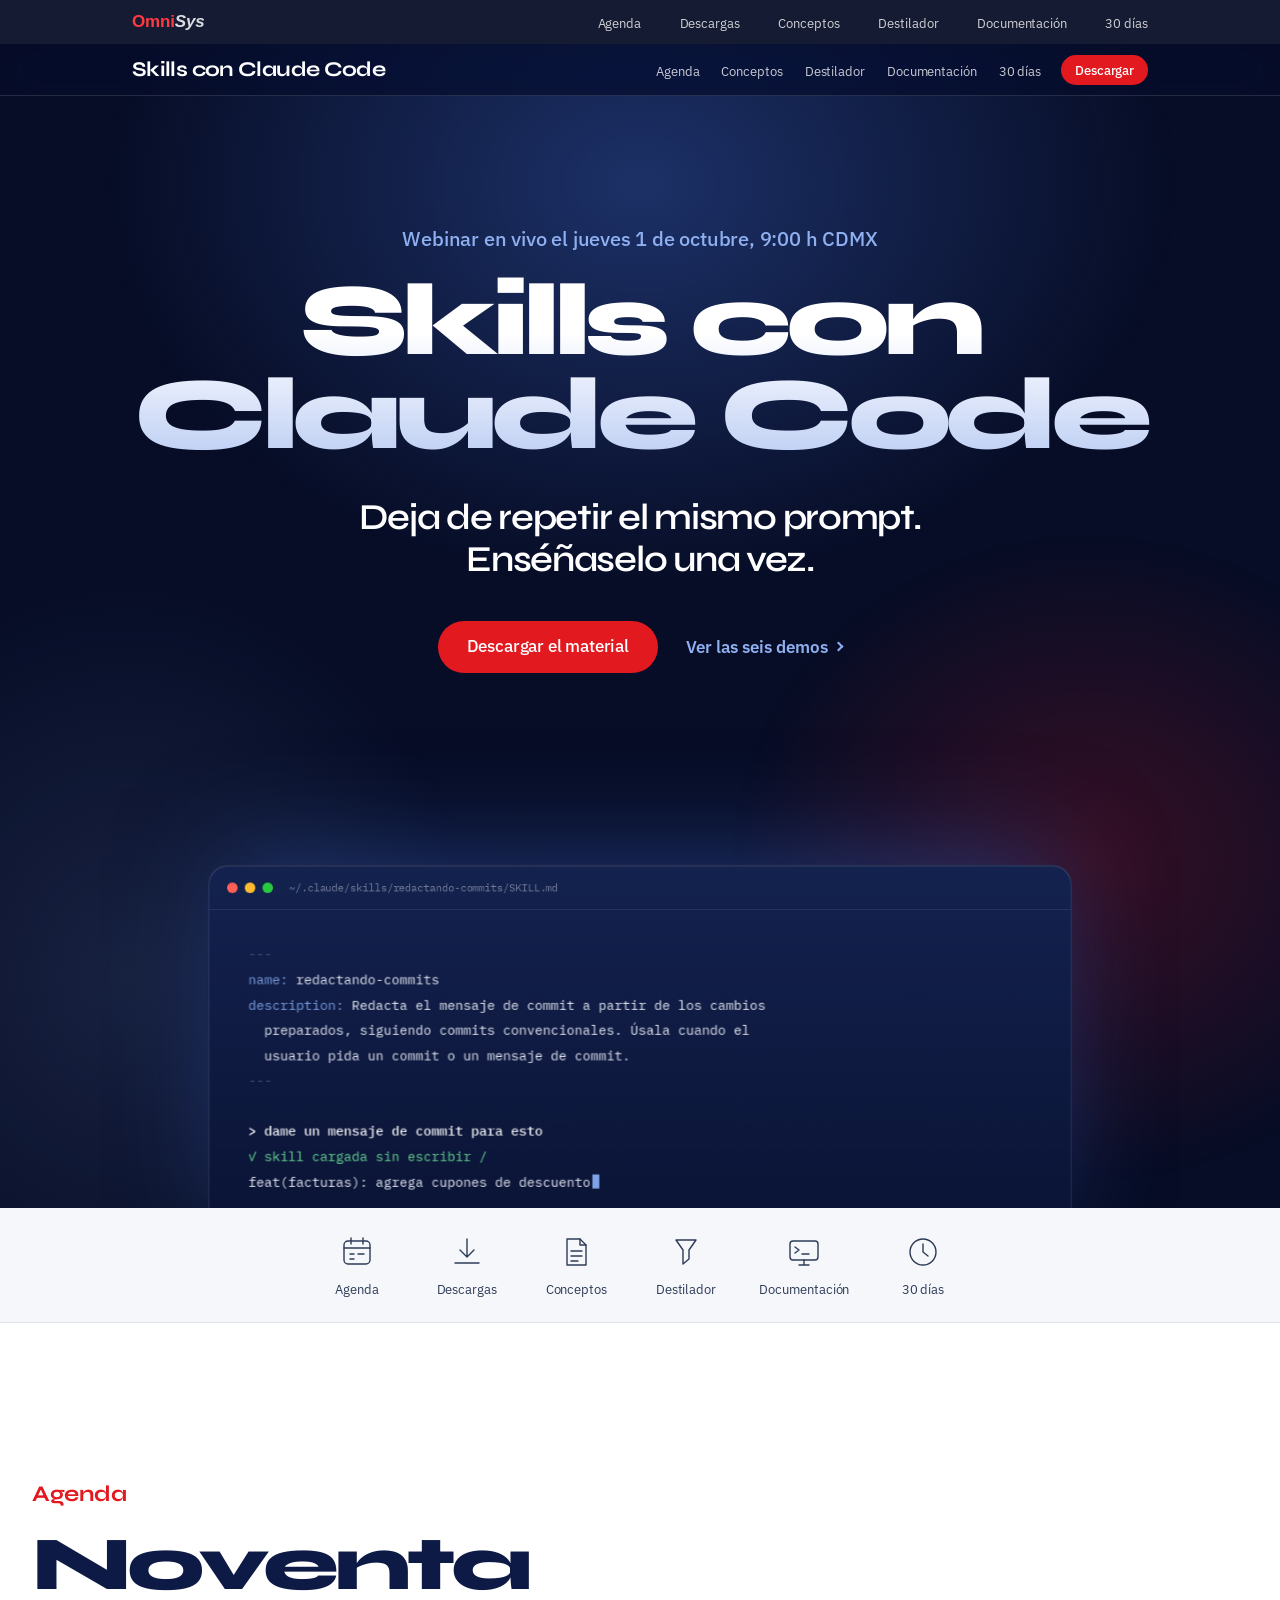
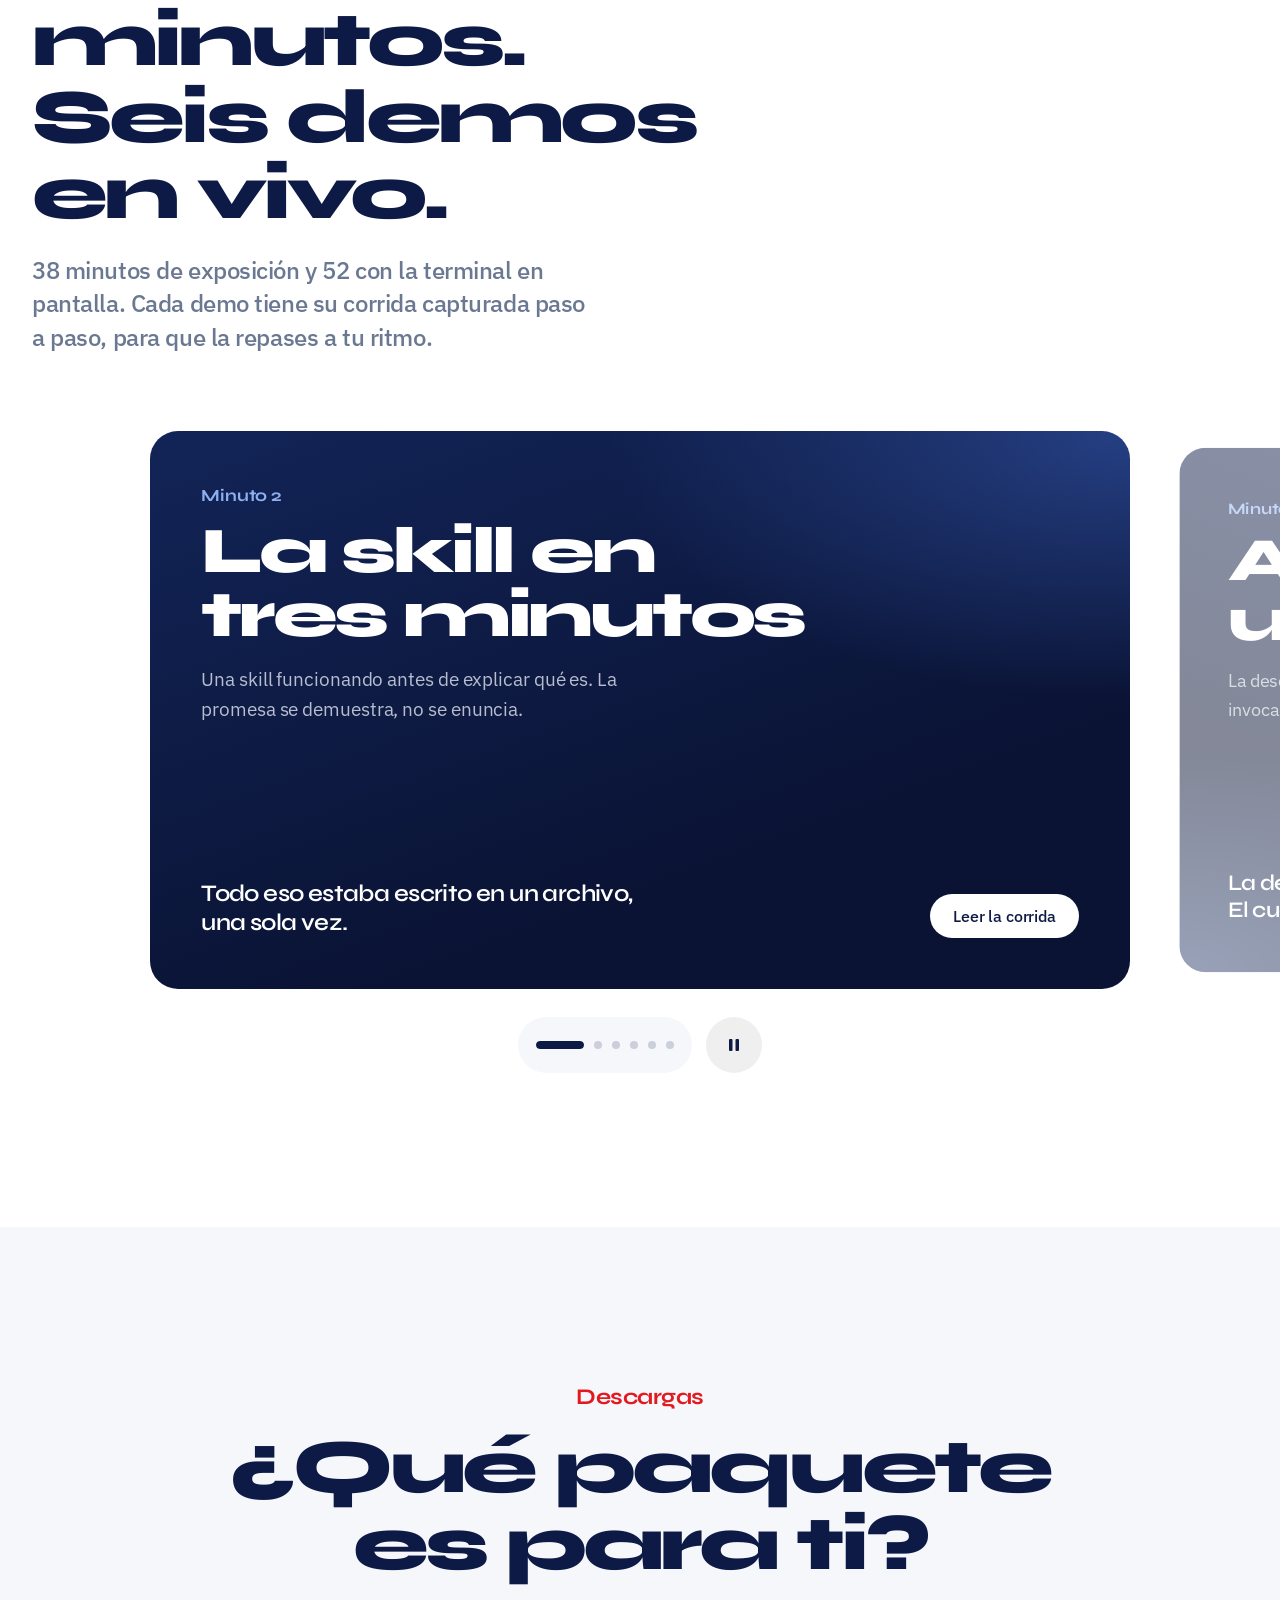
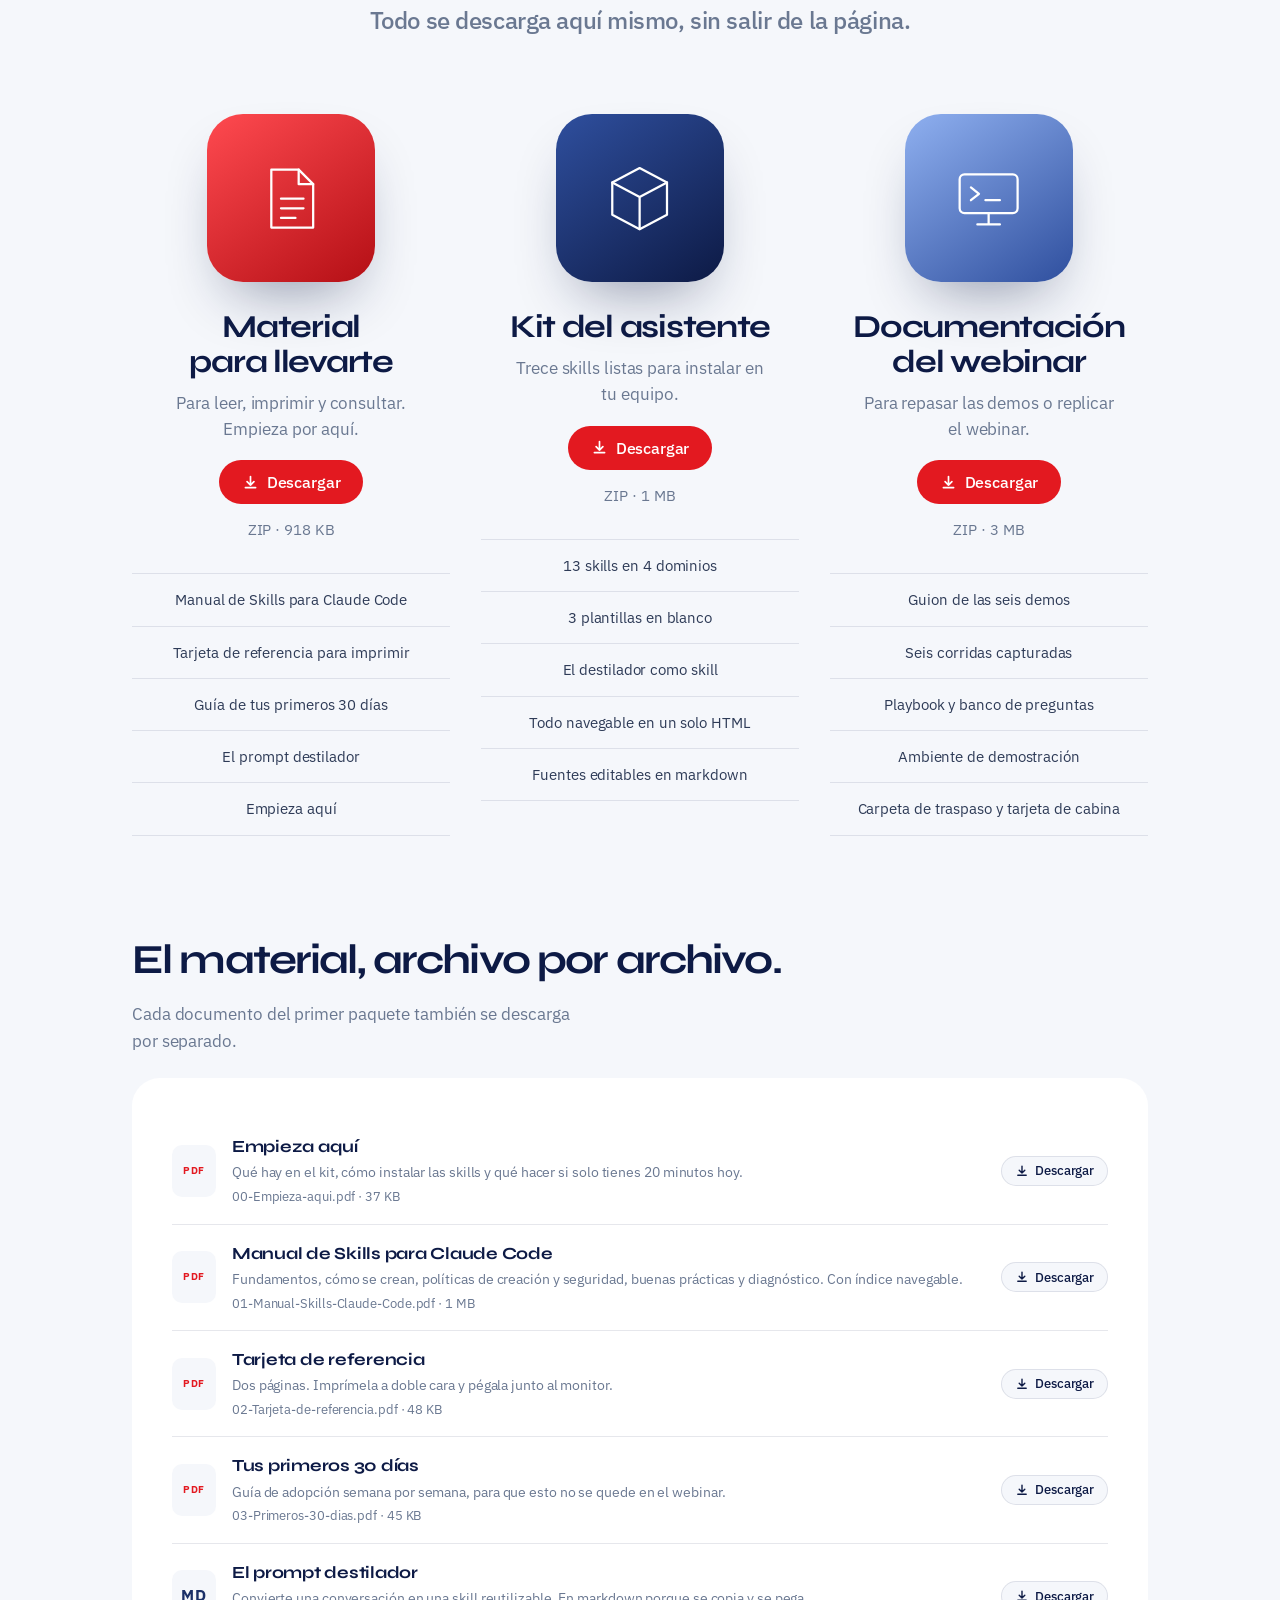
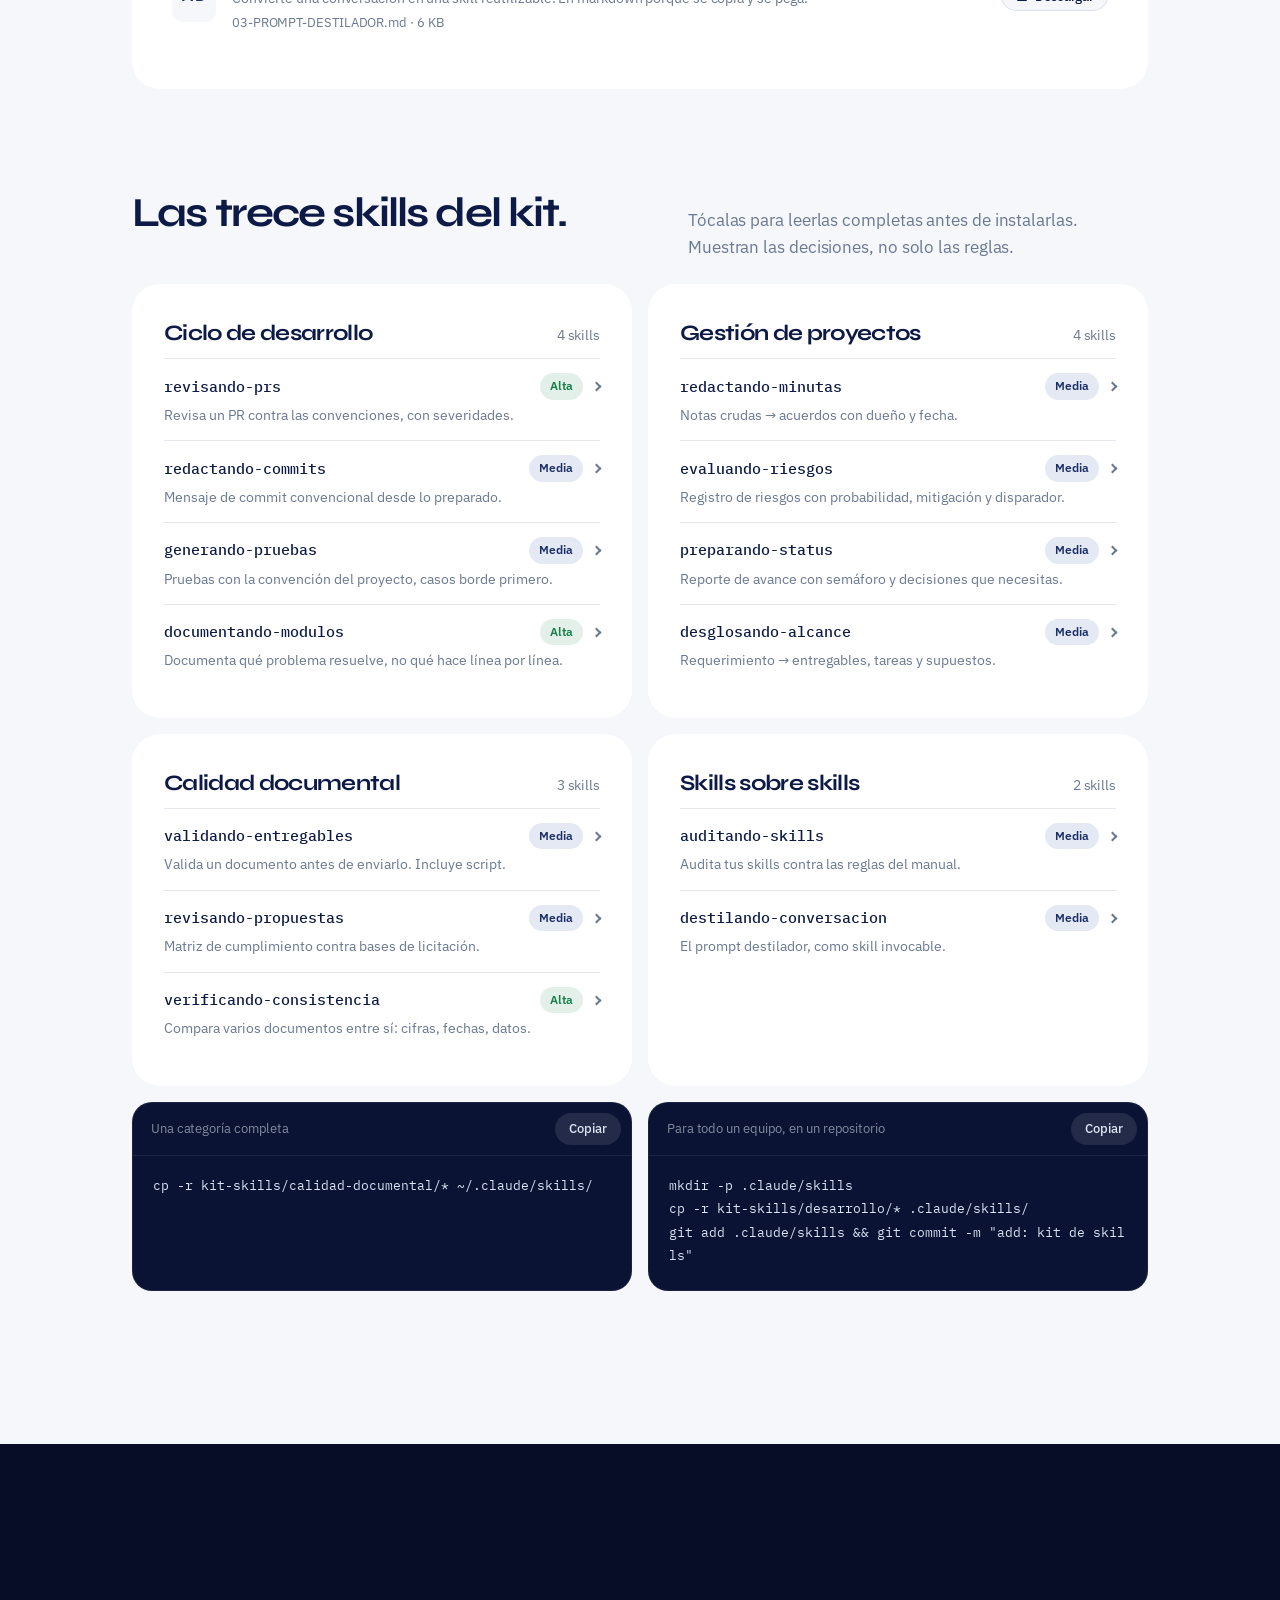
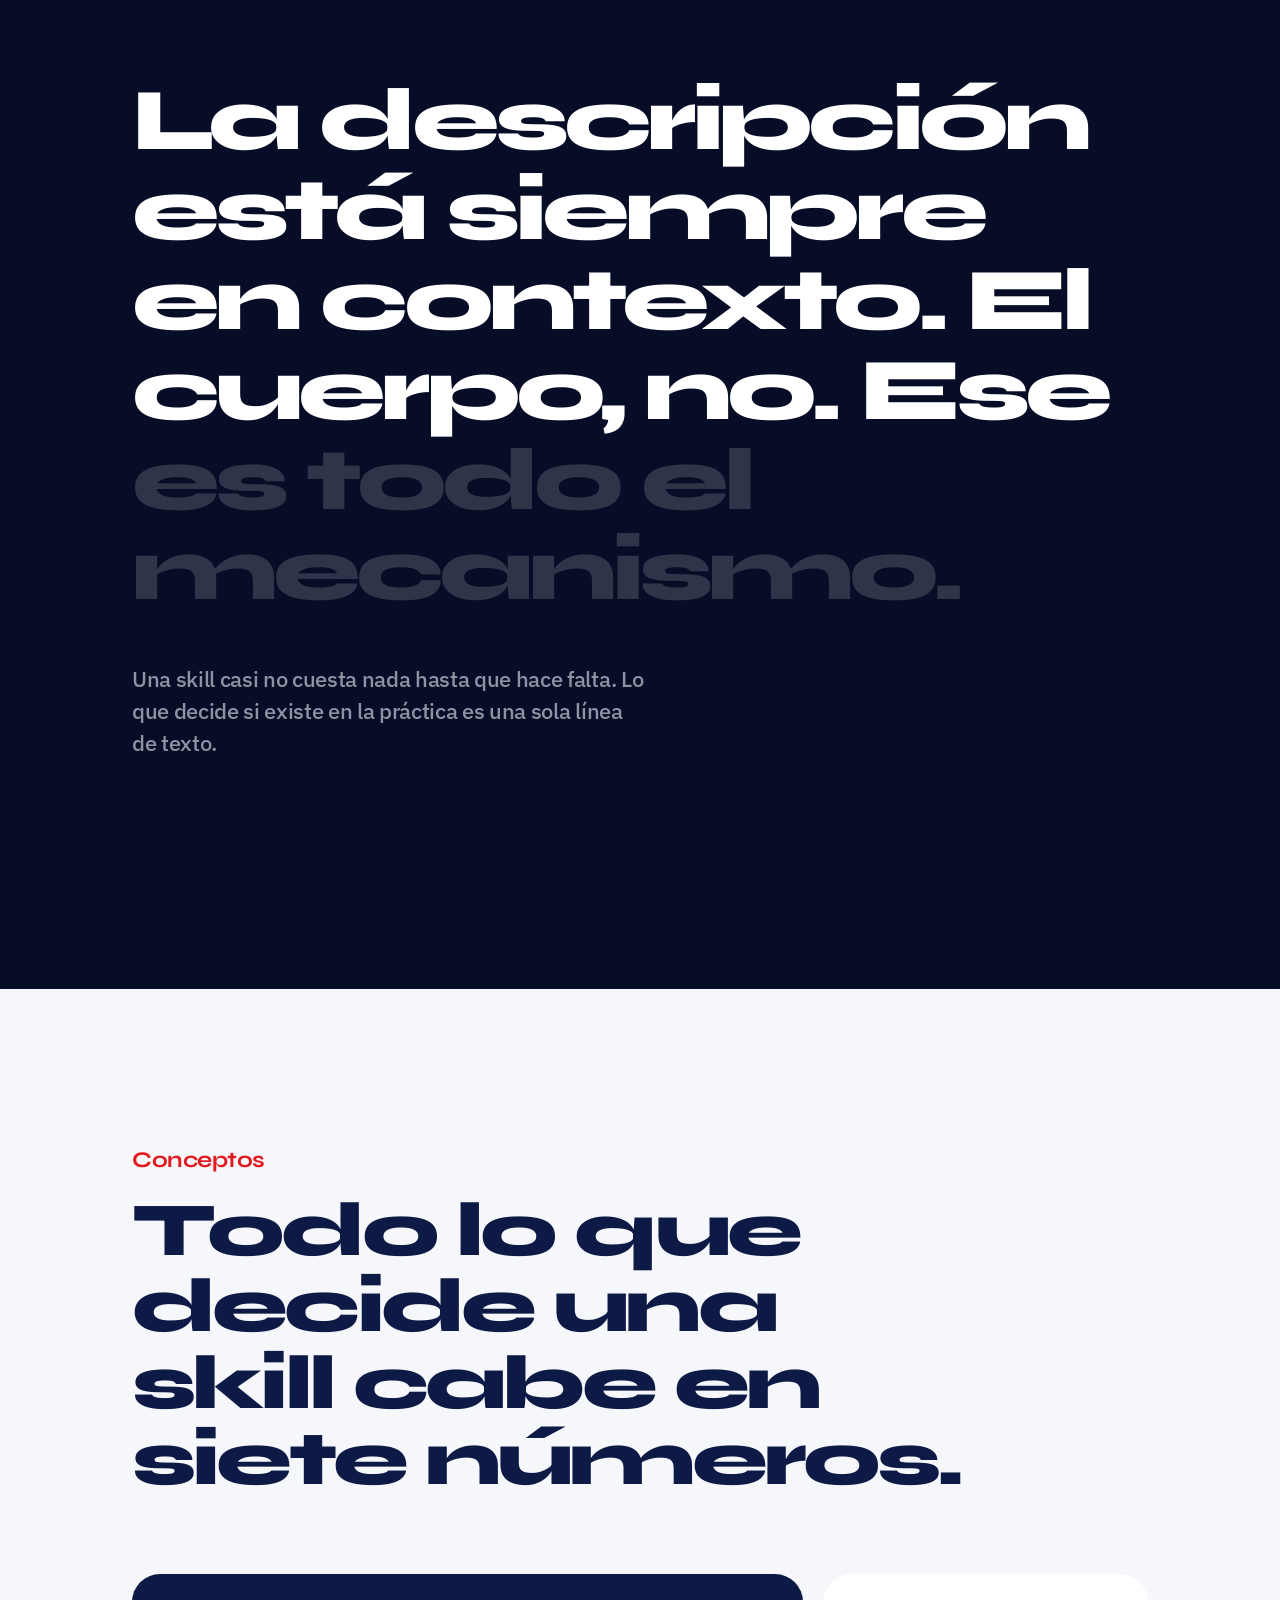
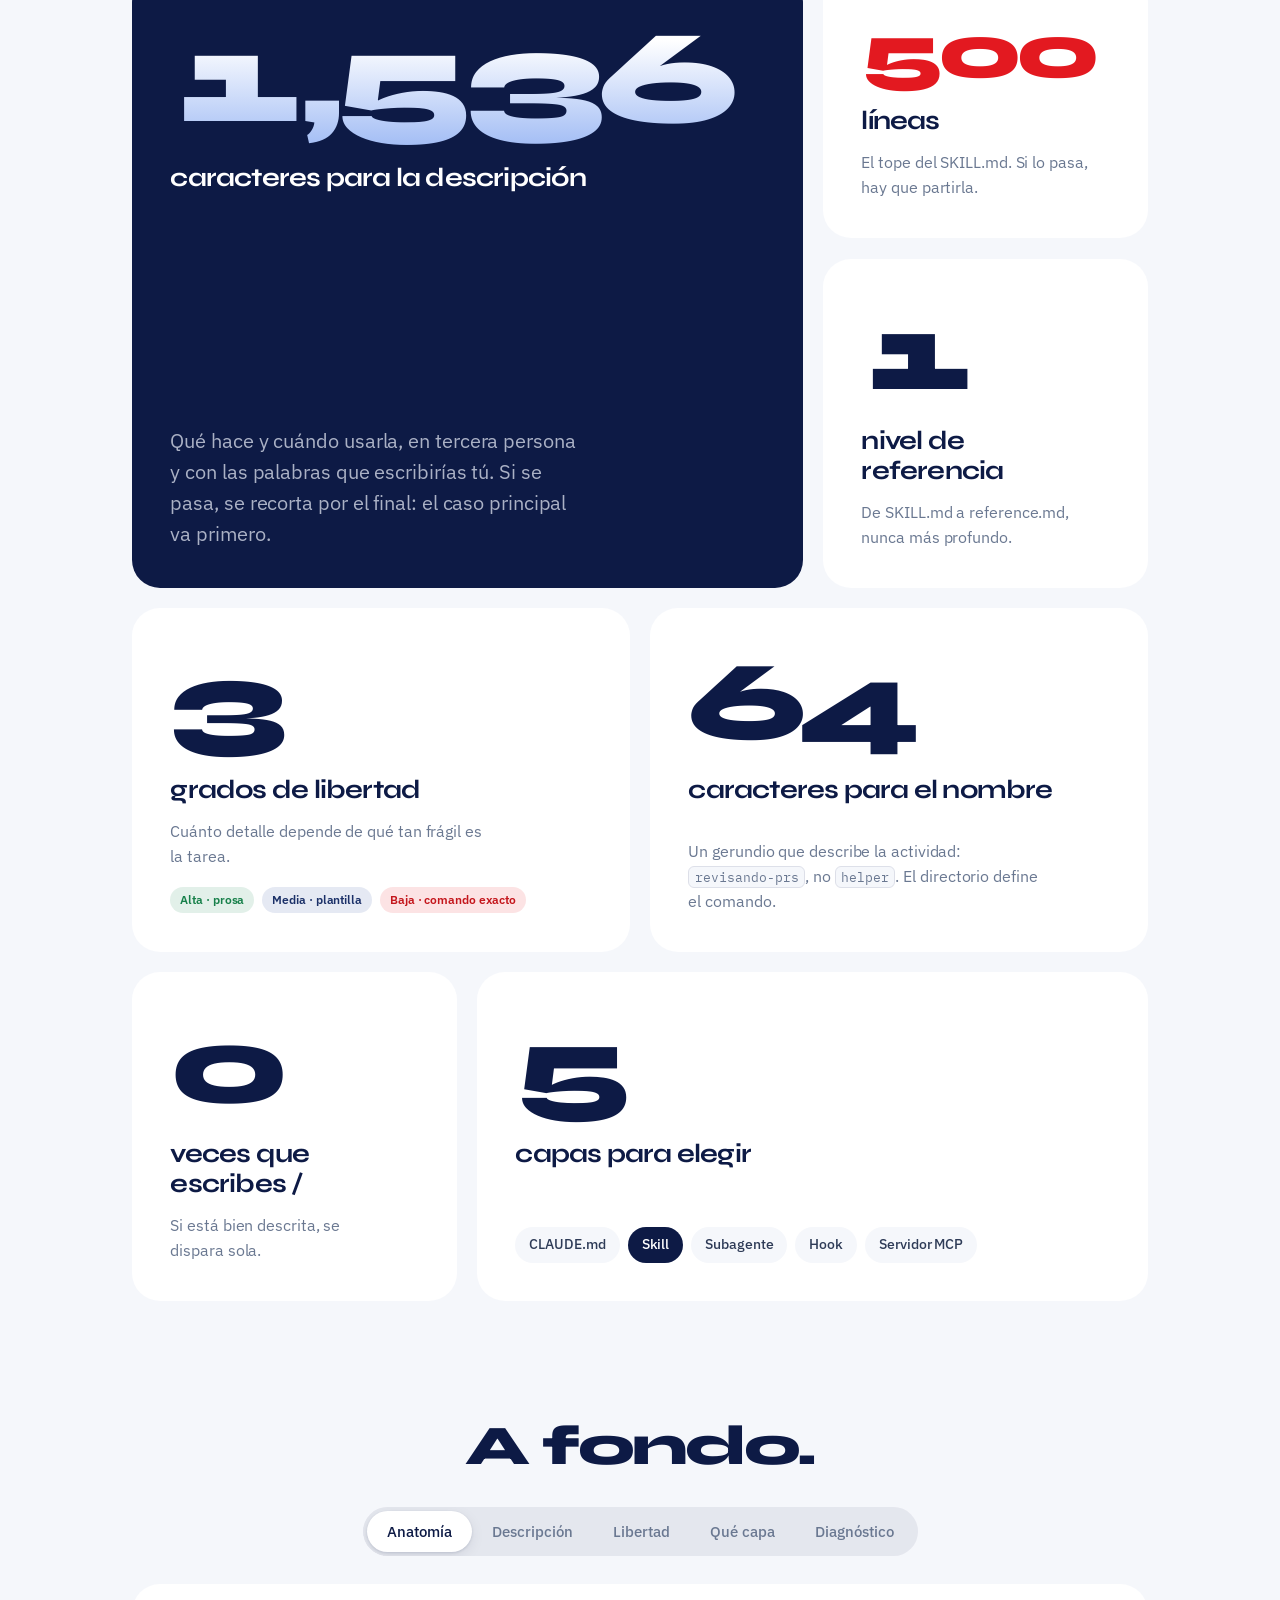
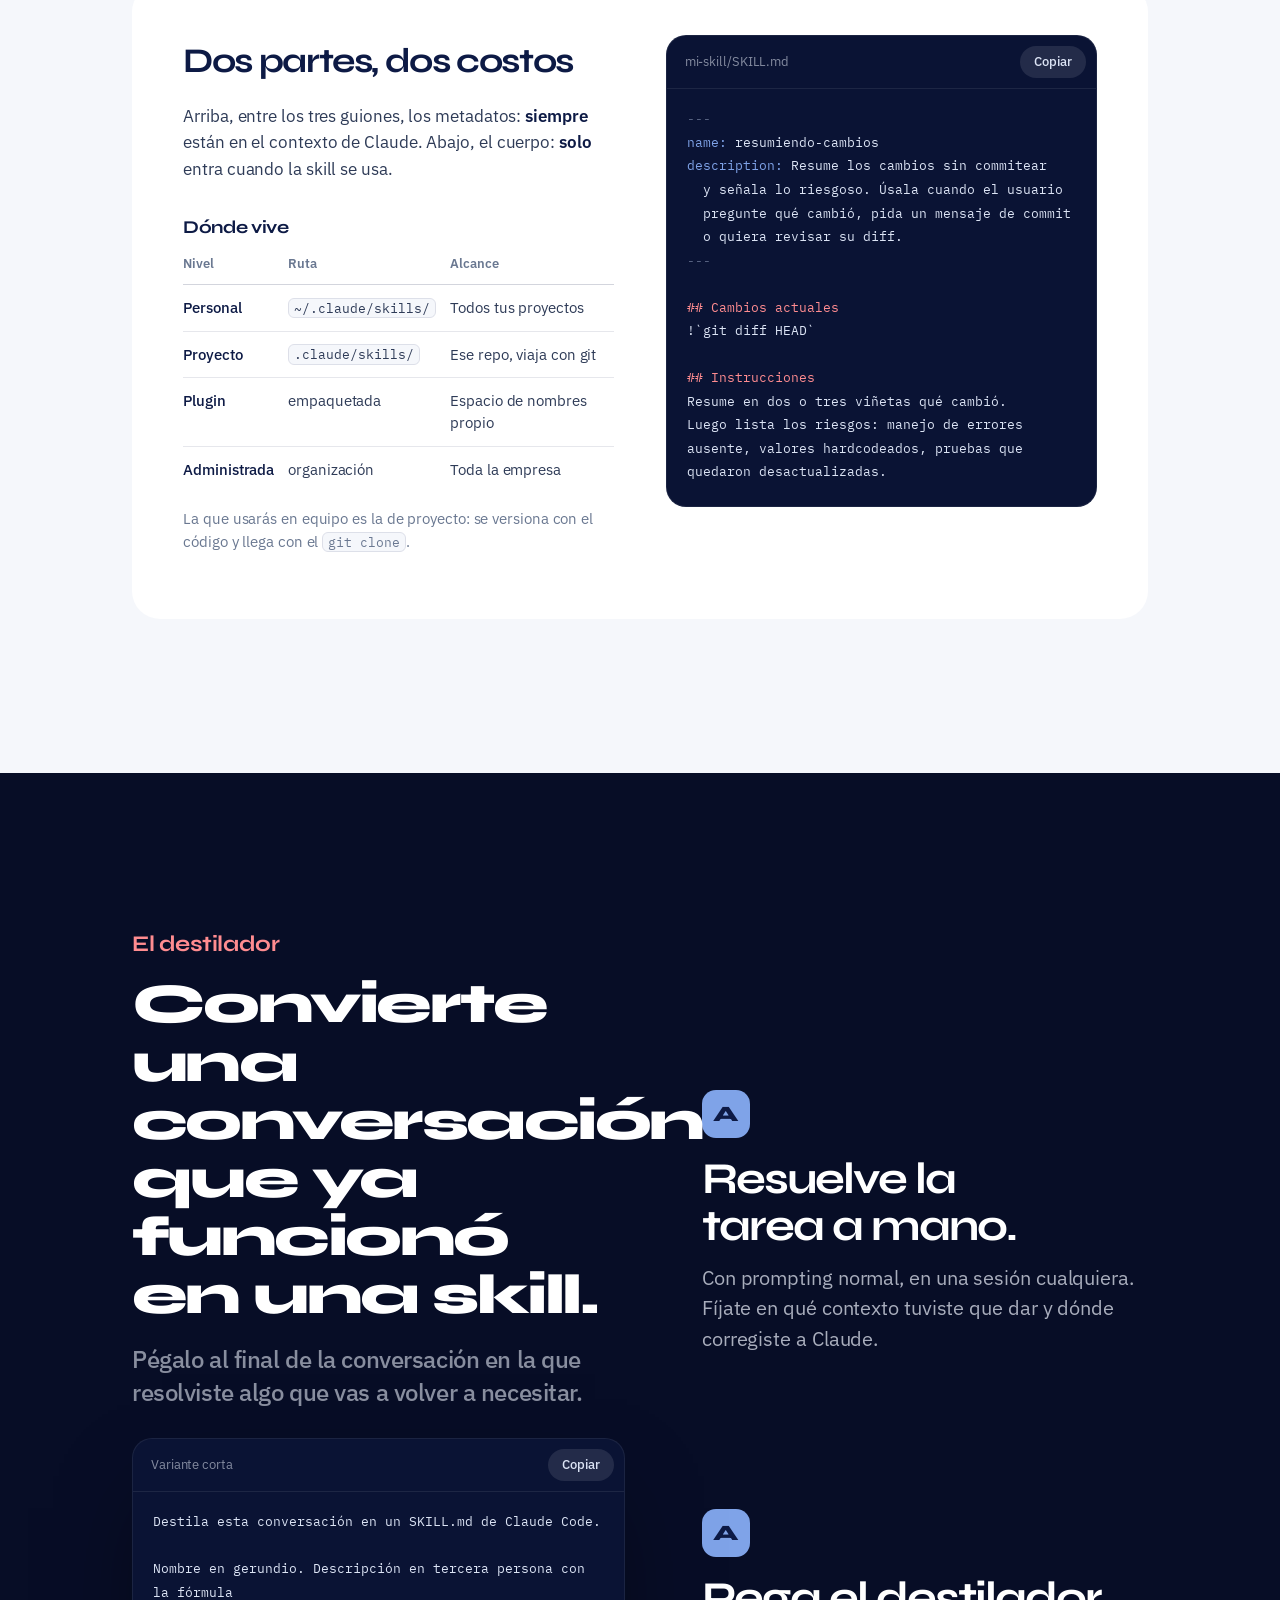
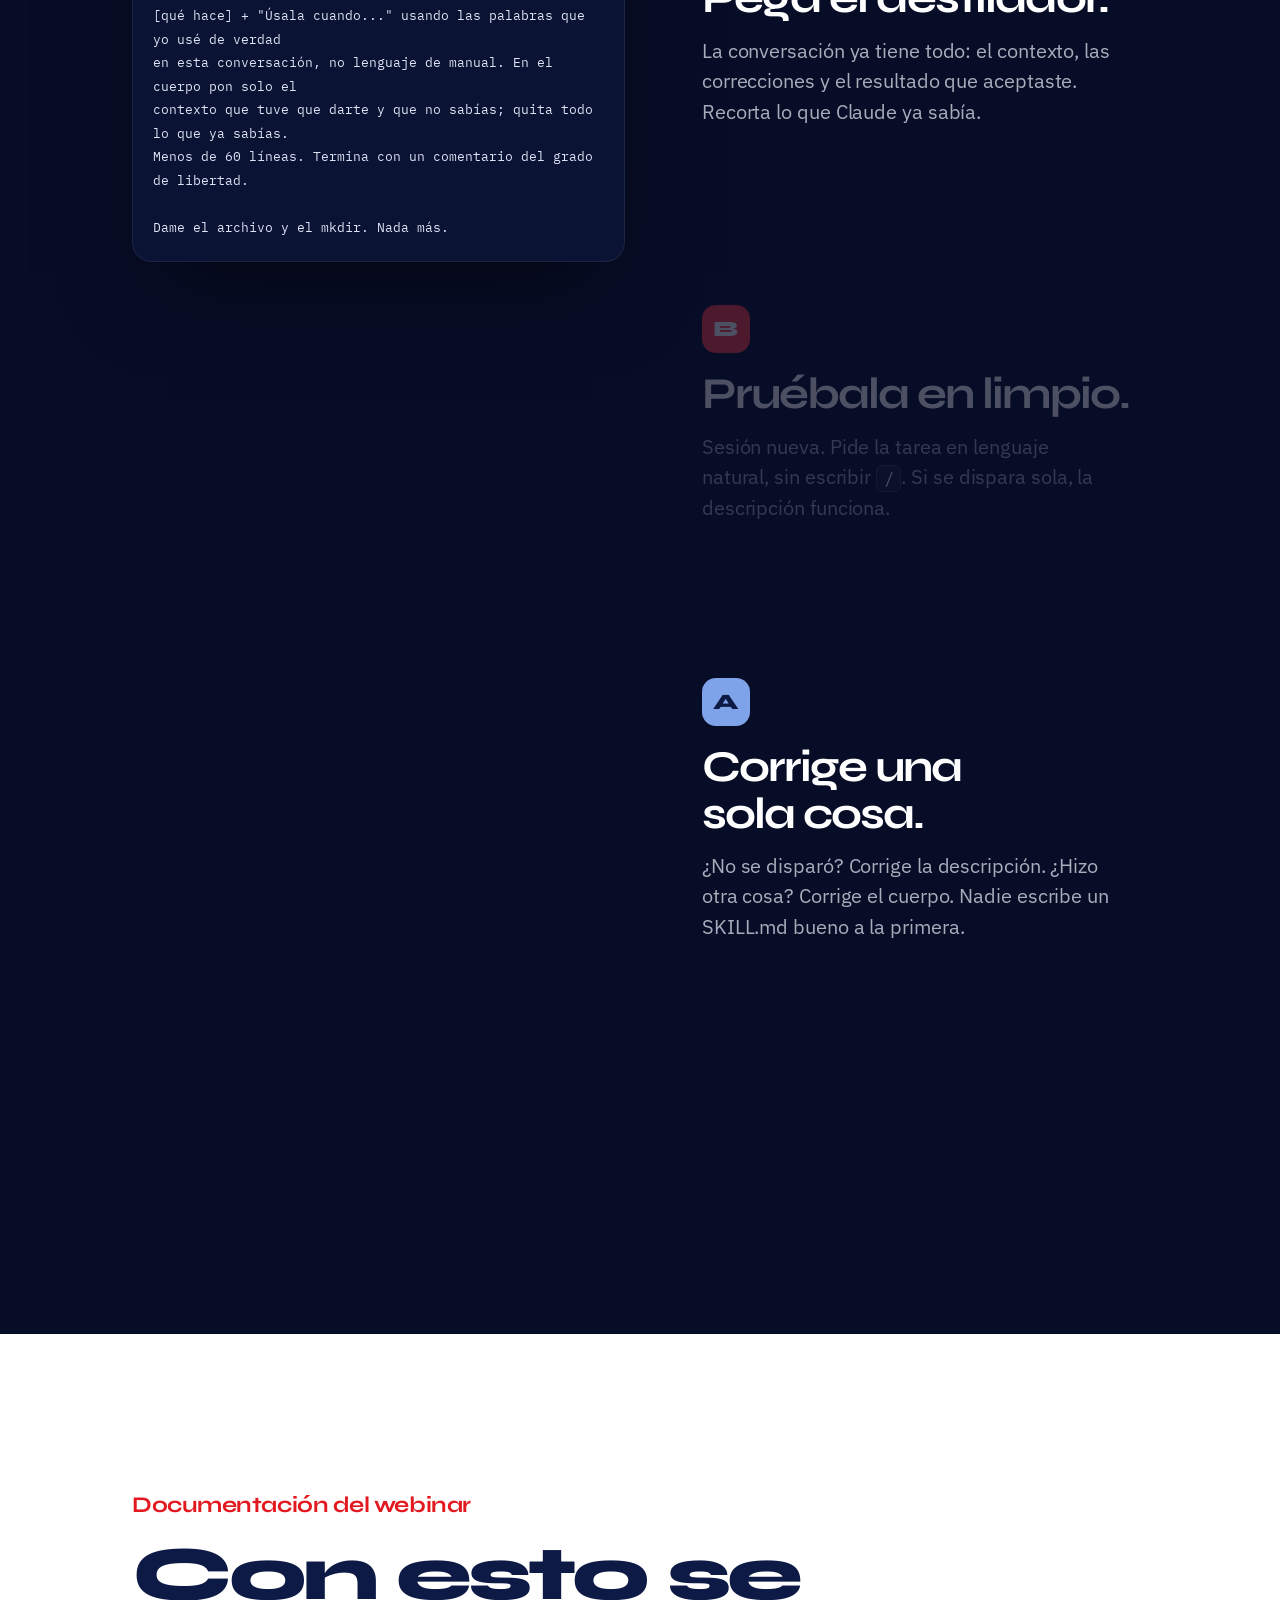
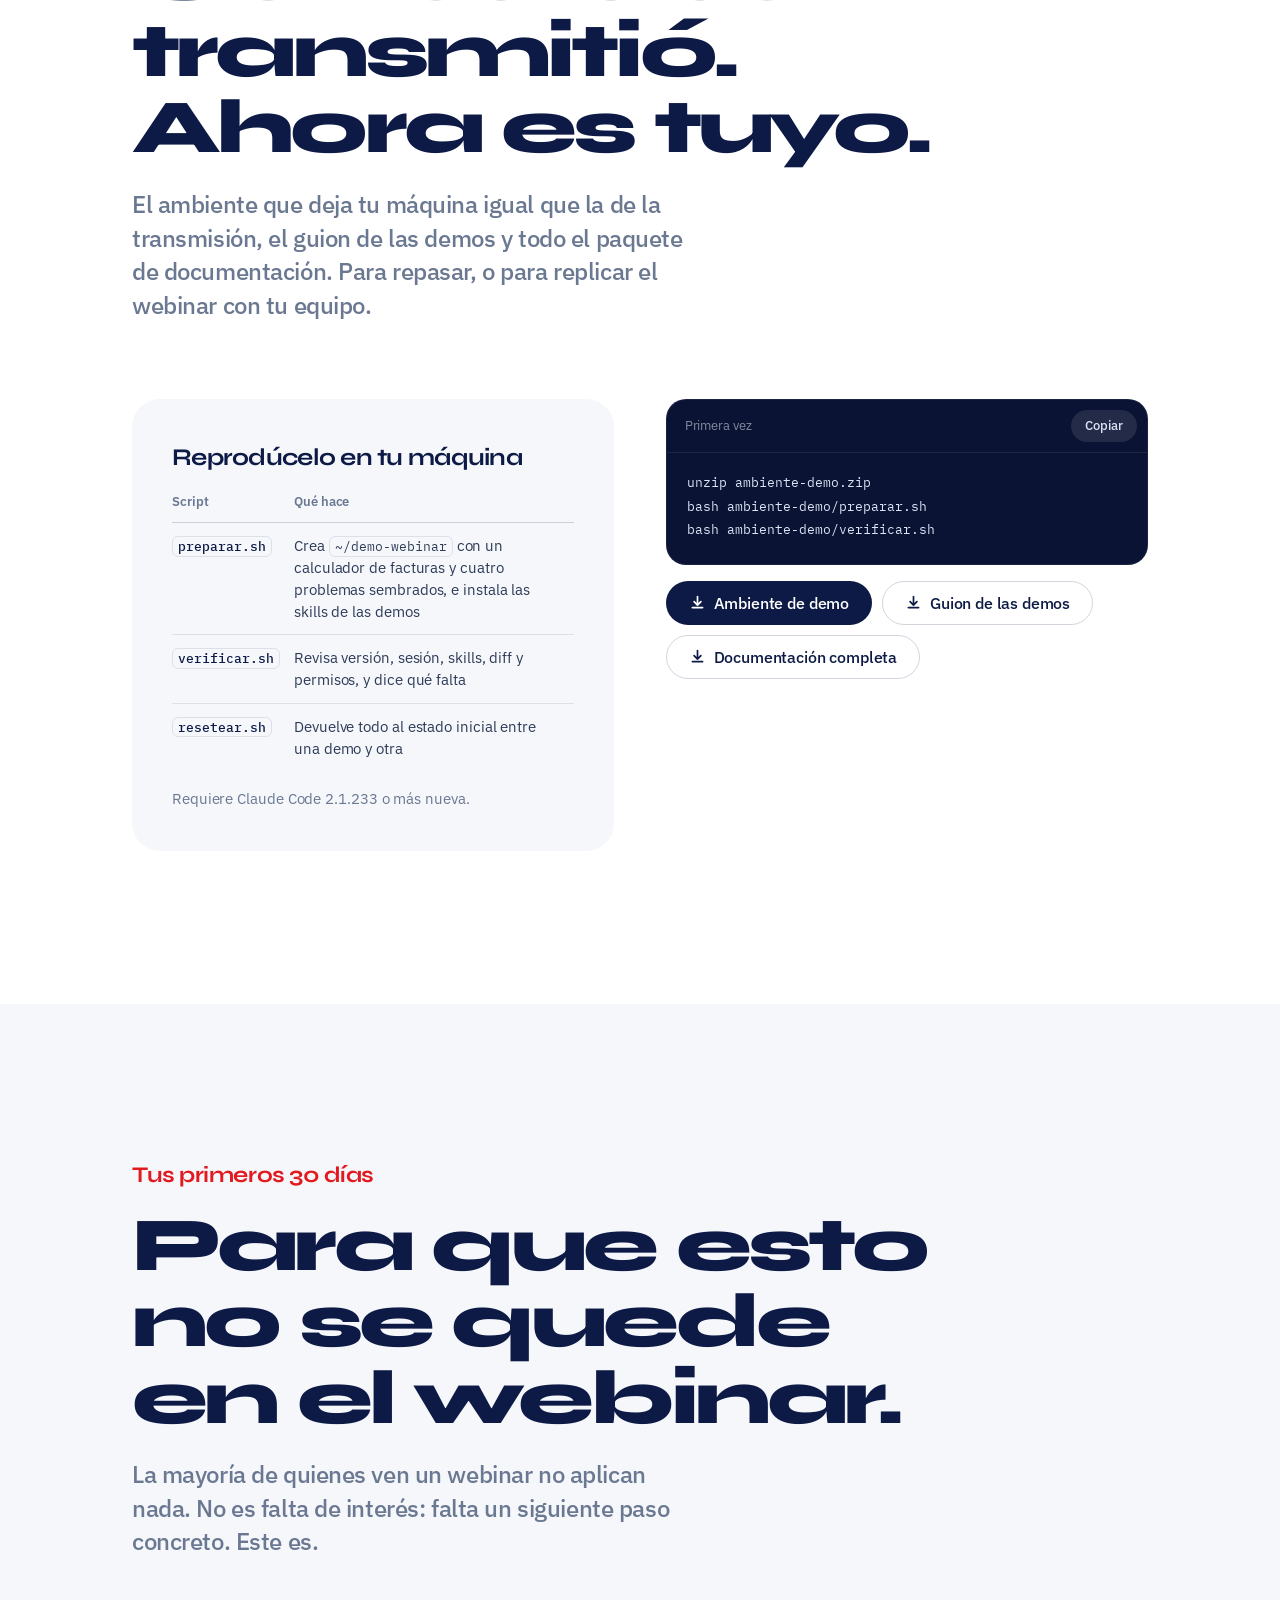
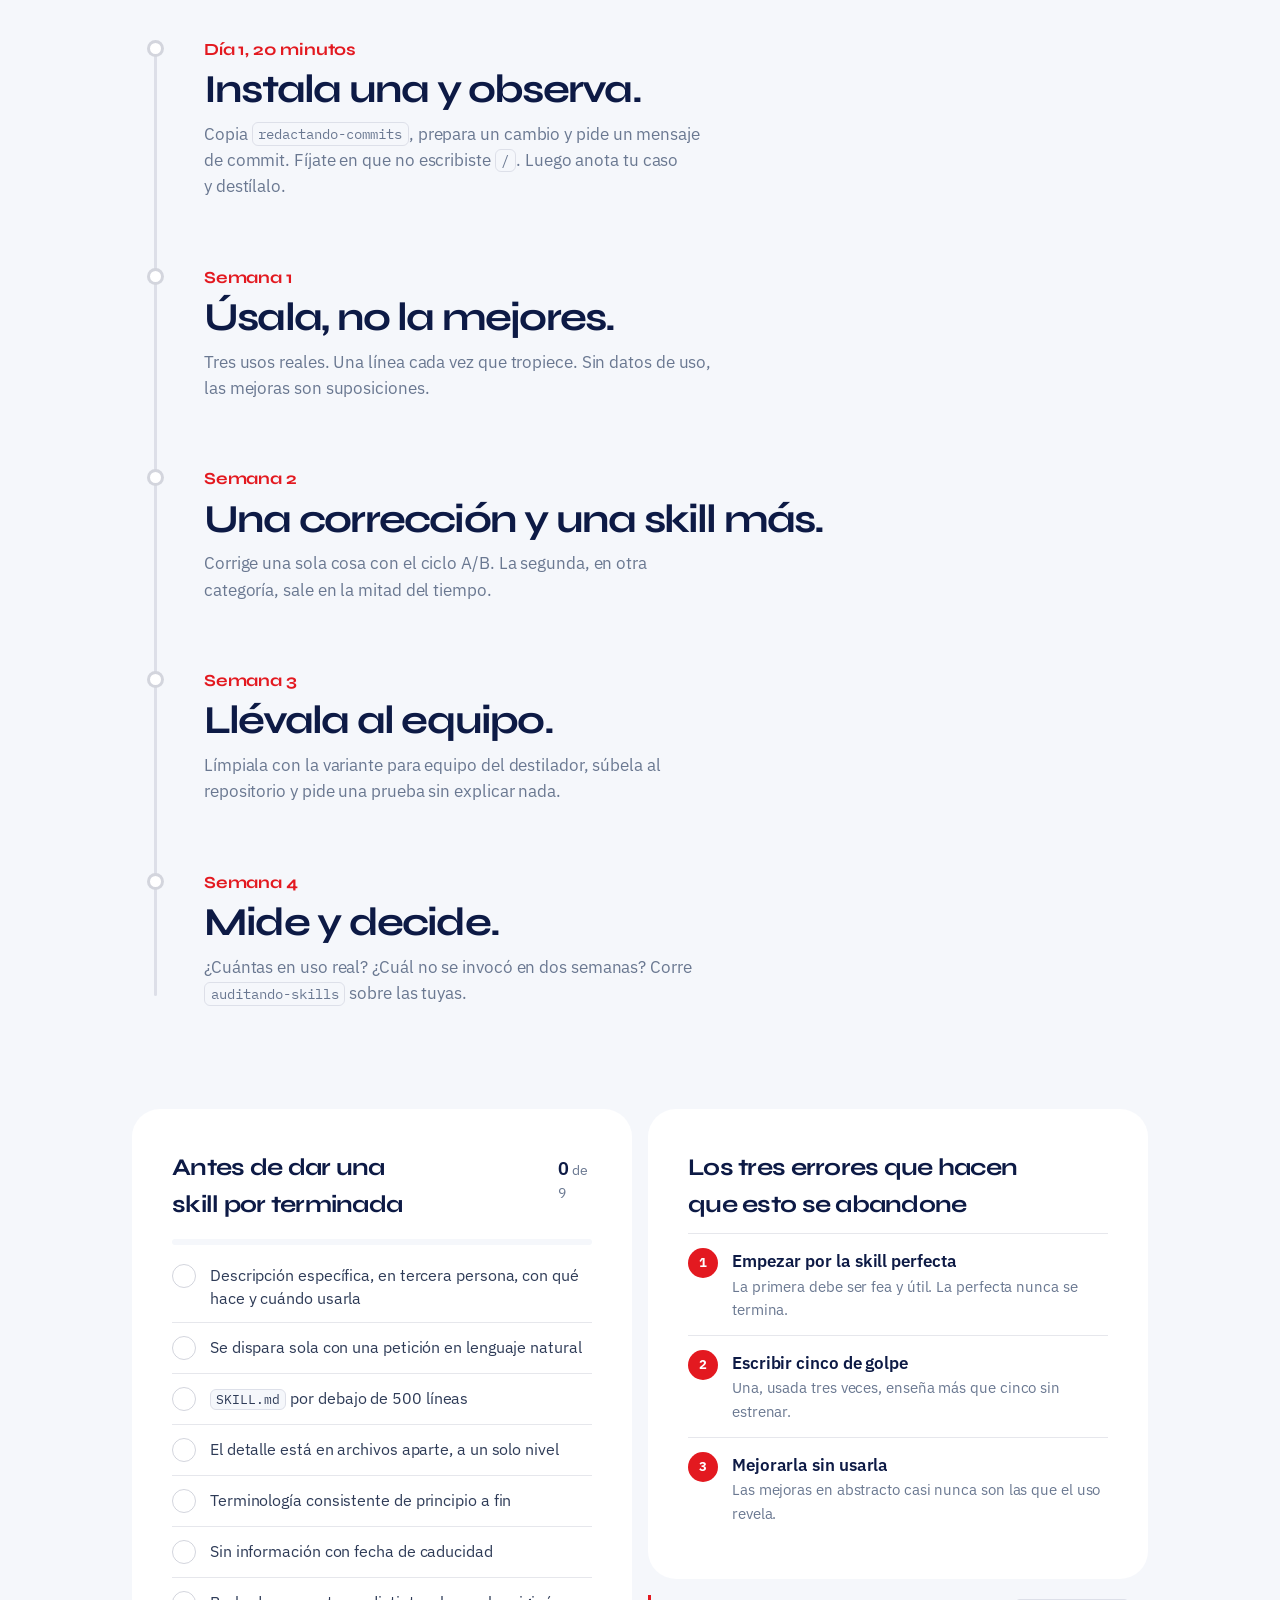
==== commit 25bfa8da: "Webinar el 1 de octubre, números del bento que siempre caben y más animación - Fecha actualizada al " ====
--- a/index.html
+++ b/index.html
@@ -13,7 +13,7 @@
 <link rel="preconnect" href="https://fonts.googleapis.com">
 <link rel="preconnect" href="https://fonts.gstatic.com" crossorigin>
 <link href="https://fonts.googleapis.com/css2?family=Syne:wght@600;700;800&family=IBM+Plex+Sans:ital,wght@0,400;0,500;0,600;1,400&family=IBM+Plex+Mono:wght@400;500&display=swap" rel="stylesheet">
-<link rel="stylesheet" href="assets/estilos.css">
+<link rel="stylesheet" href="assets/estilos.css?v=20260930d">
 <script>document.documentElement.classList.add("js");</script>
 </head>
 <body data-base="">
@@ -44,7 +44,7 @@
     <li><a href="#documentacion">Documentación</a></li>
     <li><a href="#treinta">Tus primeros 30 días</a></li>
   </ul>
-  <p class="menu-sub">Webinar en vivo el 30 de septiembre de 2026, a las 9:00 h de la Ciudad de México.</p>
+  <p class="menu-sub">Webinar en vivo el jueves 1 de octubre de 2026, a las 9:00 h de la Ciudad de México.</p>
 </div>
 
 <!-- ═════ barra local · se queda arriba ═════ -->
@@ -77,7 +77,7 @@
 <section class="hero" id="inicio">
   <div class="hero-glow" aria-hidden="true"></div>
   <div class="wrap-wide hero-in intro">
-    <p class="hero-date">Webinar en vivo, 30 de septiembre de 2026</p>
+    <p class="hero-date">Webinar en vivo el jueves 1 de octubre, 9:00 h CDMX</p>
     <h1>Skills con Claude Code</h1>
     <p class="hero-claim">Deja de repetir el mismo prompt. Enséñaselo una vez.</p>
     <div class="hero-cta">
@@ -88,16 +88,16 @@
   <div class="stage" id="stage">
     <div class="window" id="window" aria-label="Una skill funcionando en la terminal">
       <div class="window-bar"><i style="background:#FF5F57"></i><i style="background:#FEBC2E"></i><i style="background:#28C840"></i><span>~/.claude/skills/redactando-commits/SKILL.md</span></div>
-<pre><span class="dim">---</span>
-<span class="k">name:</span> <span class="v">redactando-commits</span>
-<span class="k">description:</span> <span class="v">Redacta el mensaje de commit a partir de los cambios
-  preparados, siguiendo commits convencionales. Úsala cuando el
-  usuario pida un commit o un mensaje de commit.</span>
-<span class="dim">---</span>
-
-<span class="me">&gt; dame un mensaje de commit para esto</span>
-<span class="ok">✓ skill cargada sin escribir /</span>
-<span class="v">feat(facturas): agrega cupones de descuento</span></pre>
+<pre><span class="ln" style="--i:0"><span class="dim">---</span></span>
+<span class="ln" style="--i:1"><span class="k">name:</span> <span class="v">redactando-commits</span></span>
+<span class="ln" style="--i:2"><span class="k">description:</span> <span class="v">Redacta el mensaje de commit a partir de los cambios</span></span>
+<span class="ln" style="--i:3"><span class="v">  preparados, siguiendo commits convencionales. Úsala cuando el</span></span>
+<span class="ln" style="--i:4"><span class="v">  usuario pida un commit o un mensaje de commit.</span></span>
+<span class="ln" style="--i:5"><span class="dim">---</span></span>
+<span class="ln" style="--i:6"></span>
+<span class="ln" style="--i:7"><span class="me">&gt; dame un mensaje de commit para esto</span></span>
+<span class="ln" style="--i:8"><span class="ok">✓ skill cargada sin escribir /</span></span>
+<span class="ln" style="--i:9"><span class="v">feat(facturas): agrega cupones de descuento</span><span class="caret" aria-hidden="true"></span></span></pre>
     </div>
   </div>
 </section>
@@ -122,7 +122,7 @@
     <p class="lead">38 minutos de exposición y 52 con la terminal en pantalla. Cada demo tiene su corrida capturada paso a paso, para que la repases a tu ritmo.</p>
   </div>
 
-  <div class="gallery" id="gallery" tabindex="0" aria-roledescription="carrusel" aria-label="Las seis demos">
+  <div class="gallery" id="gallery" data-anim tabindex="0" aria-roledescription="carrusel" aria-label="Las seis demos">
     <div class="gallery-track">
       <article class="tile" aria-label="Demo 1 de 6">
         <div><span class="tile-min">Minuto 2</span><h3>La skill en tres minutos</h3><p>Una skill funcionando antes de explicar qué es. La promesa se demuestra, no se enuncia.</p></div>
@@ -150,7 +150,7 @@
       </article>
     </div>
   </div>
-  <div class="dotnav">
+  <div class="dotnav" data-anim style="--i:2">
     <div class="dots" role="tablist" aria-label="Elegir demo"></div>
     <button class="play" type="button" aria-label="Pausar el recorrido"><svg class="i-pause" viewBox="0 0 16 16"><rect x="3" y="2" width="3.5" height="12" rx="1"/><rect x="9.5" y="2" width="3.5" height="12" rx="1"/></svg><svg class="i-play" viewBox="0 0 16 16"><path d="M4 2.5v11a.6.6 0 0 0 .9.5l9-5.5a.6.6 0 0 0 0-1l-9-5.5a.6.6 0 0 0-.9.5z"/></svg></button>
   </div>
@@ -159,14 +159,14 @@
 <!-- ═════ descargas ═════ -->
 <section class="sec paper" id="descargas">
   <div class="wrap">
-    <div class="head head-c">
+    <div class="head head-c" data-anim>
       <span class="kick">Descargas</span>
       <h2 class="title">¿Qué paquete es para ti?</h2>
       <p class="lead">Todo se descarga aquí mismo, sin salir de la página.</p>
     </div>
 
     <div class="compare">
-      <article class="pk pk-1">
+      <article class="pk pk-1" data-anim style="--i:0">
         <div class="pk-art" aria-hidden="true"><svg viewBox="0 0 48 48"><path d="M12 6h17l9 9v27H12z"/><path d="M29 6v9h9M18 24h14M18 30h14M18 36h9"/></svg></div>
         <h3>Material para llevarte</h3>
         <p class="desc">Para leer, imprimir y consultar. Empieza por aquí.</p>
@@ -174,7 +174,7 @@
         <p class="size" data-peso="material">ZIP</p>
         <ul><li>Manual de Skills para Claude Code</li><li>Tarjeta de referencia para imprimir</li><li>Guía de tus primeros 30 días</li><li>El prompt destilador</li><li>Empieza aquí</li></ul>
       </article>
-      <article class="pk pk-2">
+      <article class="pk pk-2" data-anim style="--i:1">
         <div class="pk-art" aria-hidden="true"><svg viewBox="0 0 48 48"><path d="M24 5 41 14v20L24 43 7 34V14z"/><path d="M7 14l17 9 17-9M24 23v20"/></svg></div>
         <h3>Kit del asistente</h3>
         <p class="desc">Trece skills listas para instalar en tu equipo.</p>
@@ -182,7 +182,7 @@
         <p class="size" data-peso="kit">ZIP</p>
         <ul><li>13 skills en 4 dominios</li><li>3 plantillas en blanco</li><li>El destilador como skill</li><li>Todo navegable en un solo HTML</li><li>Fuentes editables en markdown</li></ul>
       </article>
-      <article class="pk pk-3">
+      <article class="pk pk-3" data-anim style="--i:2">
         <div class="pk-art" aria-hidden="true"><svg viewBox="0 0 48 48"><rect x="6" y="9" width="36" height="24" rx="3"/><path d="M13 17l5 4-5 4M22 25h9M17 40h14M24 33v7"/></svg></div>
         <h3>Documentación del webinar</h3>
         <p class="desc">Para repasar las demos o replicar el webinar.</p>
@@ -192,18 +192,18 @@
       </article>
     </div>
 
-    <div class="sub">
+    <div class="sub" data-anim>
       <h3>El material, archivo por archivo.</h3>
       <p>Cada documento del primer paquete también se descarga por separado.</p>
     </div>
-    <div class="card pad"><ul class="files" id="lista-material"></ul></div>
-
-    <div class="sub">
+    <div class="card pad" data-anim><ul class="files" id="lista-material"></ul></div>
+
+    <div class="sub" data-anim>
       <h3>Las trece skills del kit.</h3>
       <p>Tócalas para leerlas completas antes de instalarlas. Muestran las decisiones, no solo las reglas.</p>
     </div>
     <div class="cats" id="lista-kit"></div>
-    <div class="install">
+    <div class="install" data-anim>
       <div class="code">
         <div class="code-h"><span>Una categoría completa</span><button class="copy" type="button" data-copy="i-cat">Copiar</button></div>
 <pre id="i-cat">cp -r kit-skills/calidad-documental/* ~/.claude/skills/</pre>
@@ -229,26 +229,26 @@
 <!-- ═════ conceptos ═════ -->
 <section class="sec paper" id="conceptos">
   <div class="wrap">
-    <div class="head">
+    <div class="head" data-anim>
       <span class="kick">Conceptos</span>
       <h2 class="title">Todo lo que decide una skill cabe en siete números.</h2>
     </div>
 
     <div class="bento">
-      <div class="cell c-a"><span class="num">1,536</span><span class="unit">caracteres para la descripción</span><p>Qué hace y cuándo usarla, en tercera persona y con las palabras que escribirías tú. Si se pasa, se recorta por el final: el caso principal va primero.</p></div>
-      <div class="cell c-b c-red"><span class="num">500</span><span class="unit">líneas</span><p>El tope del SKILL.md. Si lo pasa, hay que partirla.</p></div>
-      <div class="cell c-c"><span class="num">1</span><span class="unit">nivel de referencia</span><p>De SKILL.md a reference.md, nunca más profundo.</p></div>
-      <div class="cell c-d"><span class="num">3</span><span class="unit">grados de libertad</span><p>Cuánto detalle depende de qué tan frágil es la tarea.</p><div class="pills" style="margin-top:18px"><span class="lvl lvl-a">Alta · prosa</span><span class="lvl lvl-m">Media · plantilla</span><span class="lvl lvl-b">Baja · comando exacto</span></div></div>
-      <div class="cell c-e"><span class="num">64</span><span class="unit">caracteres para el nombre</span><p>Un gerundio que describe la actividad: <code>revisando-prs</code>, no <code>helper</code>. El directorio define el comando.</p></div>
-      <div class="cell c-f"><span class="num">0</span><span class="unit">veces que escribes /</span><p>Si está bien descrita, se dispara sola.</p></div>
-      <div class="cell c-g"><span class="num">5</span><span class="unit">capas para elegir</span><div class="pills"><span class="pill">CLAUDE.md</span><span class="pill hl">Skill</span><span class="pill">Subagente</span><span class="pill">Hook</span><span class="pill">Servidor MCP</span></div></div>
+      <div class="cell c-a" data-anim="scale" style="--i:0"><span class="num">1,536</span><span class="unit">caracteres para la descripción</span><p>Qué hace y cuándo usarla, en tercera persona y con las palabras que escribirías tú. Si se pasa, se recorta por el final: el caso principal va primero.</p></div>
+      <div class="cell c-b c-red" data-anim="scale" style="--i:1"><span class="num">500</span><span class="unit">líneas</span><p>El tope del SKILL.md. Si lo pasa, hay que partirla.</p></div>
+      <div class="cell c-c" data-anim="scale" style="--i:2"><span class="num">1</span><span class="unit">nivel de referencia</span><p>De SKILL.md a reference.md, nunca más profundo.</p></div>
+      <div class="cell c-d" data-anim="scale" style="--i:3"><span class="num">3</span><span class="unit">grados de libertad</span><p>Cuánto detalle depende de qué tan frágil es la tarea.</p><div class="pills" style="margin-top:18px"><span class="lvl lvl-a">Alta · prosa</span><span class="lvl lvl-m">Media · plantilla</span><span class="lvl lvl-b">Baja · comando exacto</span></div></div>
+      <div class="cell c-e" data-anim="scale" style="--i:4"><span class="num">64</span><span class="unit">caracteres para el nombre</span><p>Un gerundio que describe la actividad: <code>revisando-prs</code>, no <code>helper</code>. El directorio define el comando.</p></div>
+      <div class="cell c-f" data-anim="scale" style="--i:5"><span class="num">0</span><span class="unit">veces que escribes /</span><p>Si está bien descrita, se dispara sola.</p></div>
+      <div class="cell c-g" data-anim="scale" style="--i:6"><span class="num">5</span><span class="unit">capas para elegir</span><div class="pills"><span class="pill">CLAUDE.md</span><span class="pill hl">Skill</span><span class="pill">Subagente</span><span class="pill">Hook</span><span class="pill">Servidor MCP</span></div></div>
     </div>
 
     <div class="deep">
-      <div class="head head-c" style="margin-bottom:32px">
+      <div class="head head-c" data-anim style="margin-bottom:32px">
         <h3 class="title-m">A fondo.</h3>
       </div>
-      <div class="seg-wrap">
+      <div class="seg-wrap" data-anim>
         <div class="seg" role="tablist" aria-label="Temas">
           <span class="seg-ind" aria-hidden="true"></span>
           <button role="tab" aria-selected="true" aria-controls="t-anat" id="b-anat">Anatomía</button>
@@ -259,7 +259,7 @@
         </div>
       </div>
 
-      <div class="panels">
+      <div class="panels" data-anim style="--i:1">
         <div class="panel" role="tabpanel" id="t-anat" aria-labelledby="b-anat">
           <div class="split">
             <div>
@@ -403,13 +403,13 @@
 <!-- ═════ documentación del webinar ═════ -->
 <section class="sec" id="documentacion">
   <div class="wrap">
-    <div class="head">
+    <div class="head" data-anim>
       <span class="kick">Documentación del webinar</span>
       <h2 class="title">Con esto se transmitió. Ahora es tuyo.</h2>
       <p class="lead">El ambiente que deja tu máquina igual que la de la transmisión, el guion de las demos y todo el paquete de documentación. Para repasar, o para replicar el webinar con tu equipo.</p>
     </div>
 
-    <div class="split">
+    <div class="split" data-anim>
       <div class="card paper-card pad" style="background:var(--bg-2)">
         <h3 class="h">Reprodúcelo en tu máquina</h3>
         <div class="tbl-wrap"><table class="tbl">
@@ -443,7 +443,7 @@
 <!-- ═════ 30 días ═════ -->
 <section class="sec paper" id="treinta">
   <div class="wrap">
-    <div class="head">
+    <div class="head" data-anim>
       <span class="kick">Tus primeros 30 días</span>
       <h2 class="title">Para que esto no se quede en el webinar.</h2>
       <p class="lead">La mayoría de quienes ven un webinar no aplican nada. No es falta de interés: falta un siguiente paso concreto. Este es.</p>
@@ -452,15 +452,15 @@
     <div class="timeline" id="timeline">
       <span class="fill" aria-hidden="true"></span>
       <ol>
-      <li><span class="when">Día 1, 20 minutos</span><h3>Instala una y observa.</h3><p>Copia <code>redactando-commits</code>, prepara un cambio y pide un mensaje de commit. Fíjate en que no escribiste <code>/</code>. Luego anota tu caso y destílalo.</p></li>
-      <li><span class="when">Semana 1</span><h3>Úsala, no la mejores.</h3><p>Tres usos reales. Una línea cada vez que tropiece. Sin datos de uso, las mejoras son suposiciones.</p></li>
-      <li><span class="when">Semana 2</span><h3>Una corrección y una skill más.</h3><p>Corrige una sola cosa con el ciclo A/B. La segunda, en otra categoría, sale en la mitad del tiempo.</p></li>
-      <li><span class="when">Semana 3</span><h3>Llévala al equipo.</h3><p>Límpiala con la variante para equipo del destilador, súbela al repositorio y pide una prueba sin explicar nada.</p></li>
-      <li><span class="when">Semana 4</span><h3>Mide y decide.</h3><p>¿Cuántas en uso real? ¿Cuál no se invocó en dos semanas? Corre <code>auditando-skills</code> sobre las tuyas.</p></li>
+      <li data-anim><span class="when">Día 1, 20 minutos</span><h3>Instala una y observa.</h3><p>Copia <code>redactando-commits</code>, prepara un cambio y pide un mensaje de commit. Fíjate en que no escribiste <code>/</code>. Luego anota tu caso y destílalo.</p></li>
+      <li data-anim><span class="when">Semana 1</span><h3>Úsala, no la mejores.</h3><p>Tres usos reales. Una línea cada vez que tropiece. Sin datos de uso, las mejoras son suposiciones.</p></li>
+      <li data-anim><span class="when">Semana 2</span><h3>Una corrección y una skill más.</h3><p>Corrige una sola cosa con el ciclo A/B. La segunda, en otra categoría, sale en la mitad del tiempo.</p></li>
+      <li data-anim><span class="when">Semana 3</span><h3>Llévala al equipo.</h3><p>Límpiala con la variante para equipo del destilador, súbela al repositorio y pide una prueba sin explicar nada.</p></li>
+      <li data-anim><span class="when">Semana 4</span><h3>Mide y decide.</h3><p>¿Cuántas en uso real? ¿Cuál no se invocó en dos semanas? Corre <code>auditando-skills</code> sobre las tuyas.</p></li>
       </ol>
     </div>
 
-    <div class="after">
+    <div class="after" data-anim>
       <div class="card pad" style="background:var(--surface)">
         <div class="checklist-h">
           <h3>Antes de dar una skill por terminada</h3>
@@ -498,17 +498,17 @@
 <!-- ═════ frases ═════ -->
 <section class="sec dark" id="frases">
   <div class="wrap">
-    <div class="head">
+    <div class="head" data-anim>
       <span class="kick">Para llevarte</span>
       <h2 class="title">Una frase por demo.</h2>
     </div>
     <ol class="q-list">
-      <li>Todo eso estaba escrito en un archivo, una sola vez.</li>
-      <li>La descripción siempre está en contexto. El cuerpo, no.</li>
-      <li>Si no se dispara, el problema está en la descripción.</li>
-      <li>Nadie escribe un SKILL.md bueno de memoria y a la primera.</li>
-      <li>Los scripts se ejecutan, no se leen.</li>
-      <li>Las descripciones malas no las marca ninguna herramienta.</li>
+      <li data-anim>Todo eso estaba escrito en un archivo, una sola vez.</li>
+      <li data-anim>La descripción siempre está en contexto. El cuerpo, no.</li>
+      <li data-anim>Si no se dispara, el problema está en la descripción.</li>
+      <li data-anim>Nadie escribe un SKILL.md bueno de memoria y a la primera.</li>
+      <li data-anim>Los scripts se ejecutan, no se leen.</li>
+      <li data-anim>Las descripciones malas no las marca ninguna herramienta.</li>
     </ol>
   </div>
 </section>
@@ -534,13 +534,13 @@
       </ul></div>
       <div><h4>OmniSys</h4><ul><li>Innovación y Preventa</li><li>Impartido por Erick Vázquez Granados</li></ul></div>
     </div>
-    <div class="legal"><span>Copyright © 2026 OmniSys S.A. de C.V.</span><span>Webinar en vivo el 30 de septiembre de 2026</span></div>
+    <div class="legal"><span>Copyright © 2026 OmniSys S.A. de C.V.</span><span>Webinar en vivo el 1 de octubre de 2026</span></div>
   </div>
 </footer>
 
 <div class="toast" id="toast" role="status" aria-live="polite"></div>
 
-<script src="assets/materiales.js"></script>
-<script src="assets/app.js"></script>
+<script src="assets/materiales.js?v=20260930d"></script>
+<script src="assets/app.js?v=20260930d"></script>
 </body>
 </html>
--- a/assets/estilos.css
+++ b/assets/estilos.css
@@ -248,8 +248,8 @@
 .cell{container-type:inline-size;position:relative;border-radius:28px;padding:clamp(24px,3vw,40px);background:var(--surface);overflow:hidden;display:flex;flex-direction:column}
 .paper .cell{background:var(--white)}
 @media (prefers-color-scheme:dark){.paper .cell{background:var(--surface)}}
-.cell .num{font-family:var(--f-d);font-weight:800;font-size:clamp(3rem,2rem + 5vw,7rem);font-size:min(7rem,26cqi);line-height:1;padding-bottom:.06em;white-space:nowrap;letter-spacing:-.06em;color:var(--ink);font-variant-numeric:tabular-nums}
-.cell .unit{font-family:var(--f-d);font-weight:700;font-size:clamp(1.25rem,1rem + .8vw,1.75rem);letter-spacing:-.03em;color:var(--ink);margin:6px 0 12px}
+.cell .num{display:block;max-width:100%;font-family:var(--f-d);font-weight:800;font-size:clamp(3rem,2rem + 5vw,7rem);font-size:min(7rem,26cqi);line-height:1;padding-bottom:.06em;white-space:nowrap;letter-spacing:-.06em;color:var(--ink);font-variant-numeric:tabular-nums}
+.cell .unit{font-family:var(--f-d);font-weight:700;font-size:clamp(1.25rem,1rem + .8vw,1.75rem);line-height:1.15;letter-spacing:-.03em;color:var(--ink);margin:10px 0 14px}
 .cell p{color:var(--ink-3);margin:auto 0 0;font-size:1rem;max-width:36ch}
 .c-a{grid-column:span 4;grid-row:span 2;background:var(--night)!important;color:#fff}
 .c-a .num{font-size:clamp(3.5rem,2rem + 8vw,10rem);font-size:min(11rem,15cqi);background:linear-gradient(180deg,#fff 20%,#9DB9F4);-webkit-background-clip:text;background-clip:text;-webkit-text-fill-color:transparent}
@@ -560,6 +560,34 @@
 .toast.show{transform:translate(-50%,0) scale(1);opacity:1}
 .toast svg{width:16px;height:16px;flex:none;fill:none;stroke:#6BDC96;stroke-width:2.4;stroke-linecap:round;stroke-linejoin:round}
 
+
+/* ══════════════════════════════════════════════════════════════
+   Animaciones
+   Entradas al hacer scroll (una vez), escalonadas; números que cuentan;
+   la terminal que escribe; íconos de paquete que responden al puntero.
+   Todo se desactiva con movimiento reducido.
+   ══════════════════════════════════════════════════════════════ */
+.js [data-anim]{opacity:0;transform:translateY(36px);filter:blur(8px);
+  transition:opacity .9s var(--ease),transform 1.15s var(--ease),filter .9s var(--ease);transition-delay:calc(var(--i,0) * 90ms)}
+.js [data-anim="scale"]{transform:translateY(28px) scale(.94)}
+.js [data-anim].in{opacity:1;transform:none;filter:none}
+.js .chapters li{opacity:0;transform:translateY(12px);animation:rise .8s var(--ease) forwards;animation-delay:calc(.5s + var(--i,0) * 60ms)}
+.js .window .ln{opacity:0;animation:typeIn .45s var(--ease) forwards;animation-delay:calc(1.1s + var(--i,0) * 120ms)}
+@keyframes typeIn{from{opacity:0;filter:blur(4px)}to{opacity:1;filter:none}}
+.caret{display:inline-block;width:.55em;height:1.1em;margin-left:2px;vertical-align:-.18em;background:var(--sky-2);animation:blink 1.1s steps(1) infinite}
+@keyframes blink{50%{opacity:0}}
+.hero-glow{will-change:transform}
+.tile{transform-origin:50% 50%}
+.tile.dim{opacity:.5;transform:scale(.94)}
+.pk-art{transition:transform .7s var(--ease),box-shadow .7s var(--ease)}
+.js .pk[data-anim] .pk-art{transform:scale(.6) rotate(-8deg);transition:transform 1.1s cubic-bezier(.34,1.4,.64,1),box-shadow .7s var(--ease);transition-delay:calc(.15s + var(--i,0) * 90ms)}
+.js .pk[data-anim].in .pk-art{transform:none}
+@media (hover:hover) and (pointer:fine){
+  .pk:hover .pk-art{transform:translateY(-8px) rotate(-4deg) scale(1.04);box-shadow:0 40px 70px -24px rgba(13,26,69,.55);transition-delay:0s}
+  .cell{transition:transform .6s var(--ease)}
+}
+.cell .num{font-variant-numeric:tabular-nums}
+
 /* portada: una sola entrada orquestada */
 @keyframes rise{from{opacity:0;transform:translateY(24px)}to{opacity:1;transform:none}}
 .js .intro>*{animation:rise 1s var(--ease) both}
@@ -626,6 +654,9 @@
 
 /* ══ accesibilidad ══ */
 @media (prefers-reduced-motion:reduce){
+  .js [data-anim],.js .chapters li,.js .window .ln,.js .pk[data-anim] .pk-art{opacity:1!important;transform:none!important;filter:none!important;animation:none!important}
+  .caret{animation:none}
+  .tile.dim{transform:none}
   *,*::before,*::after{animation-duration:.01ms!important;animation-iteration-count:1!important;scroll-behavior:auto!important}
   .btn,.pressable,.sk,.copy,.play,.sheet-close,.tile,.stepper li,.menu li,.menu-btn span{transition-property:background-color,border-color,color,opacity!important}
   .btn.is-pressed,.pressable.is-pressed,.sk.is-pressed,.copy.is-pressed,.play.is-pressed{transform:none}
